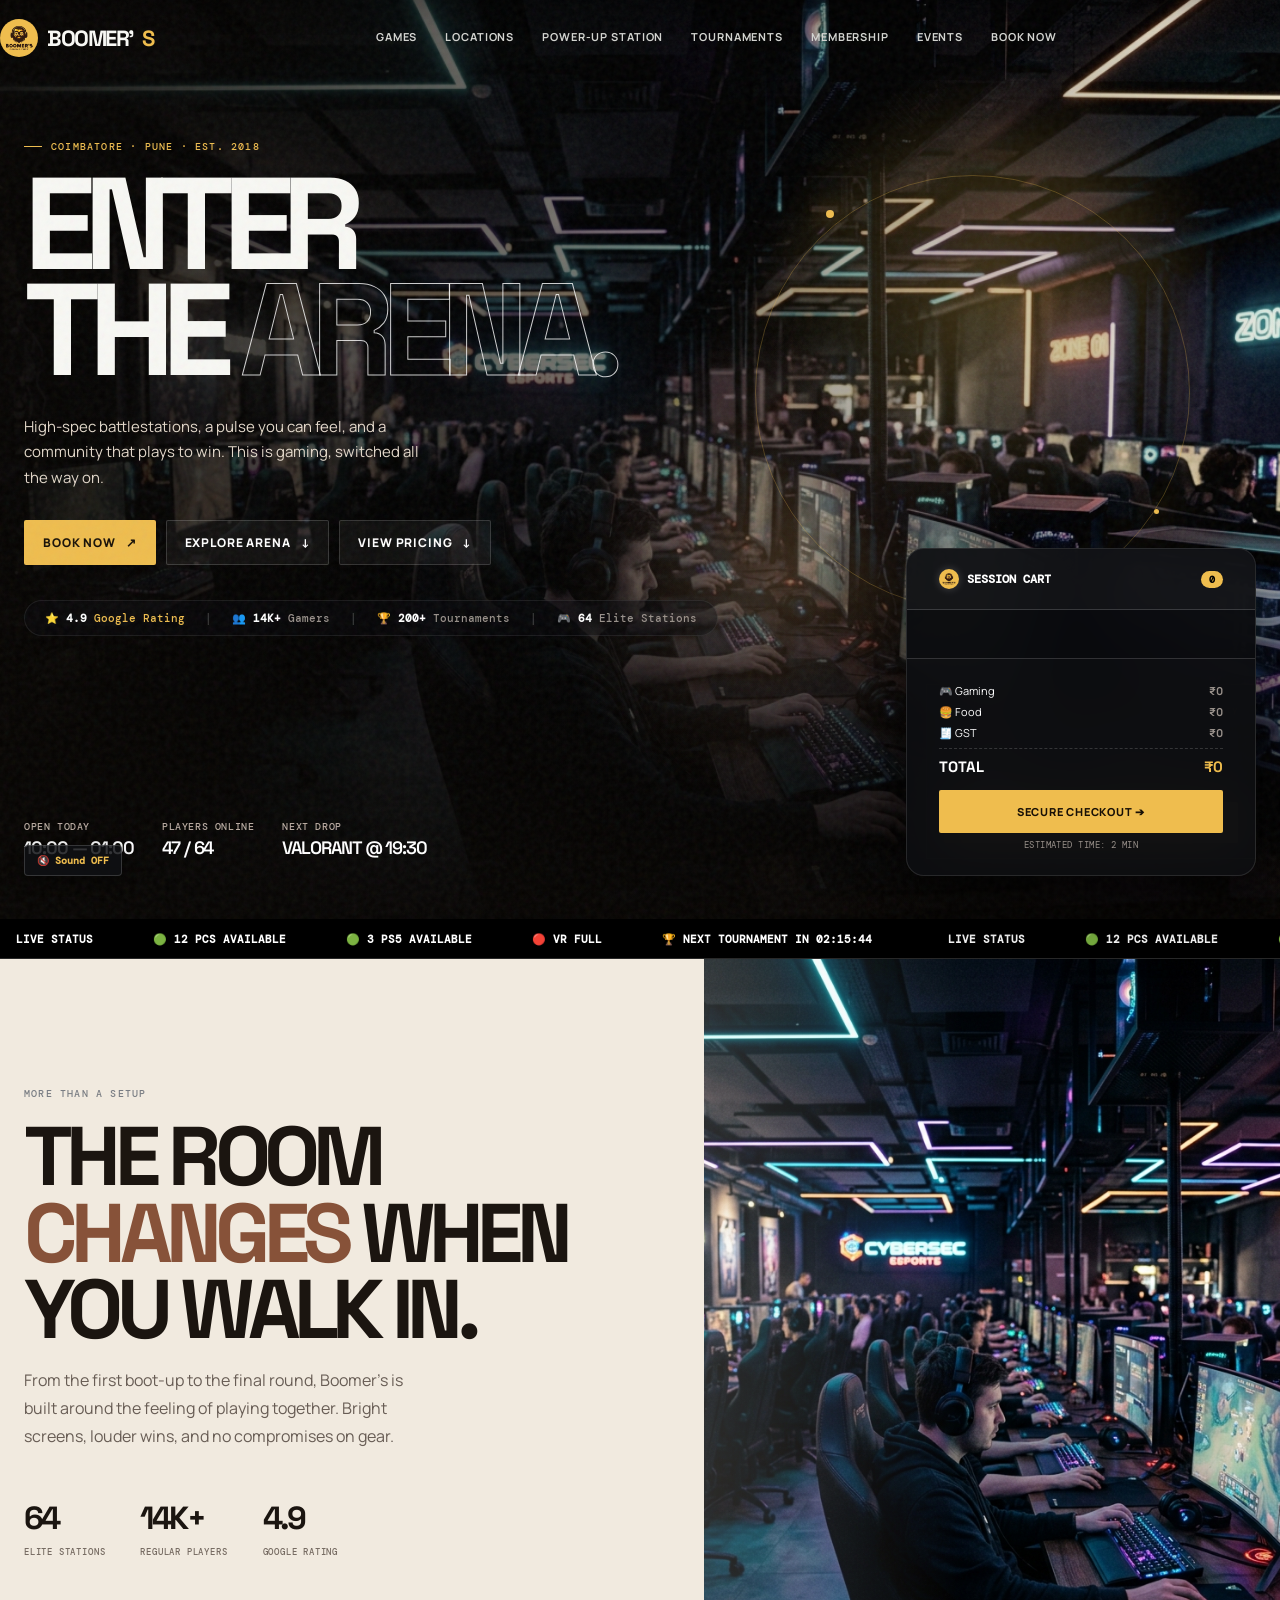
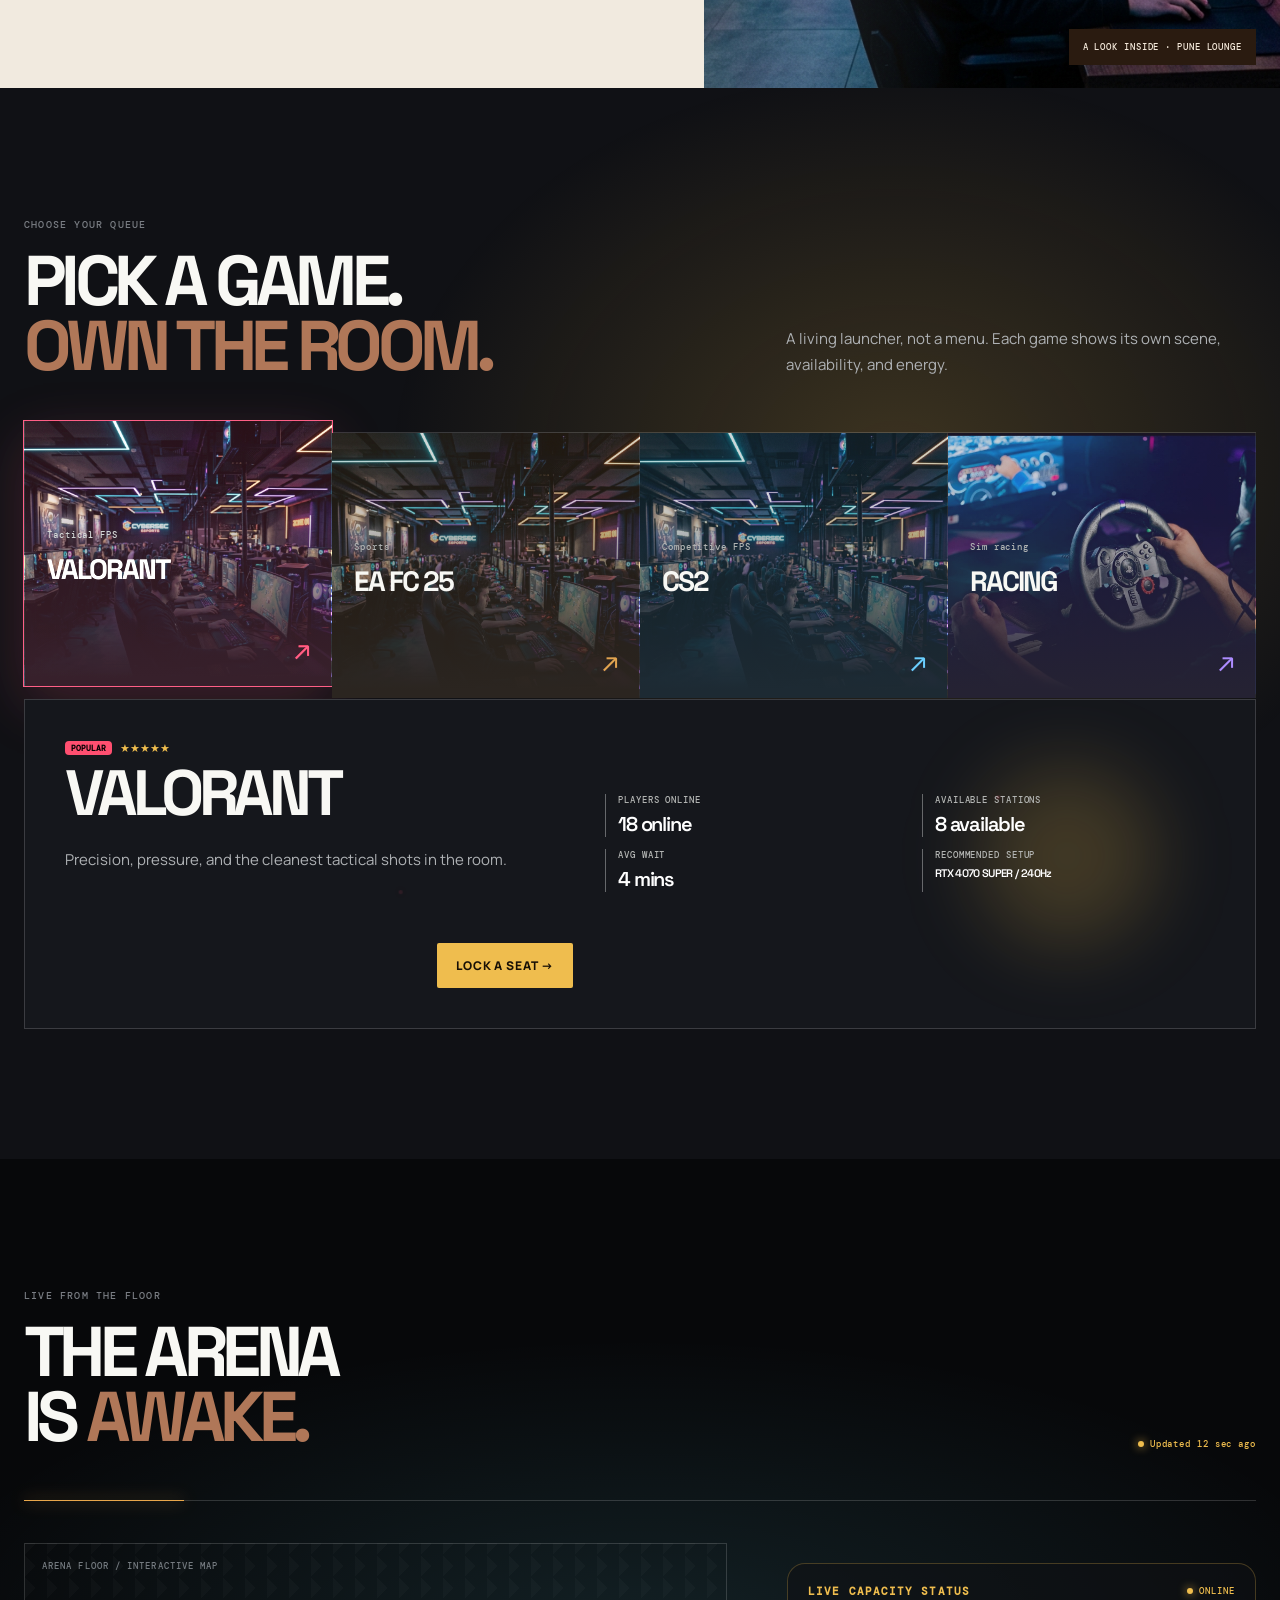
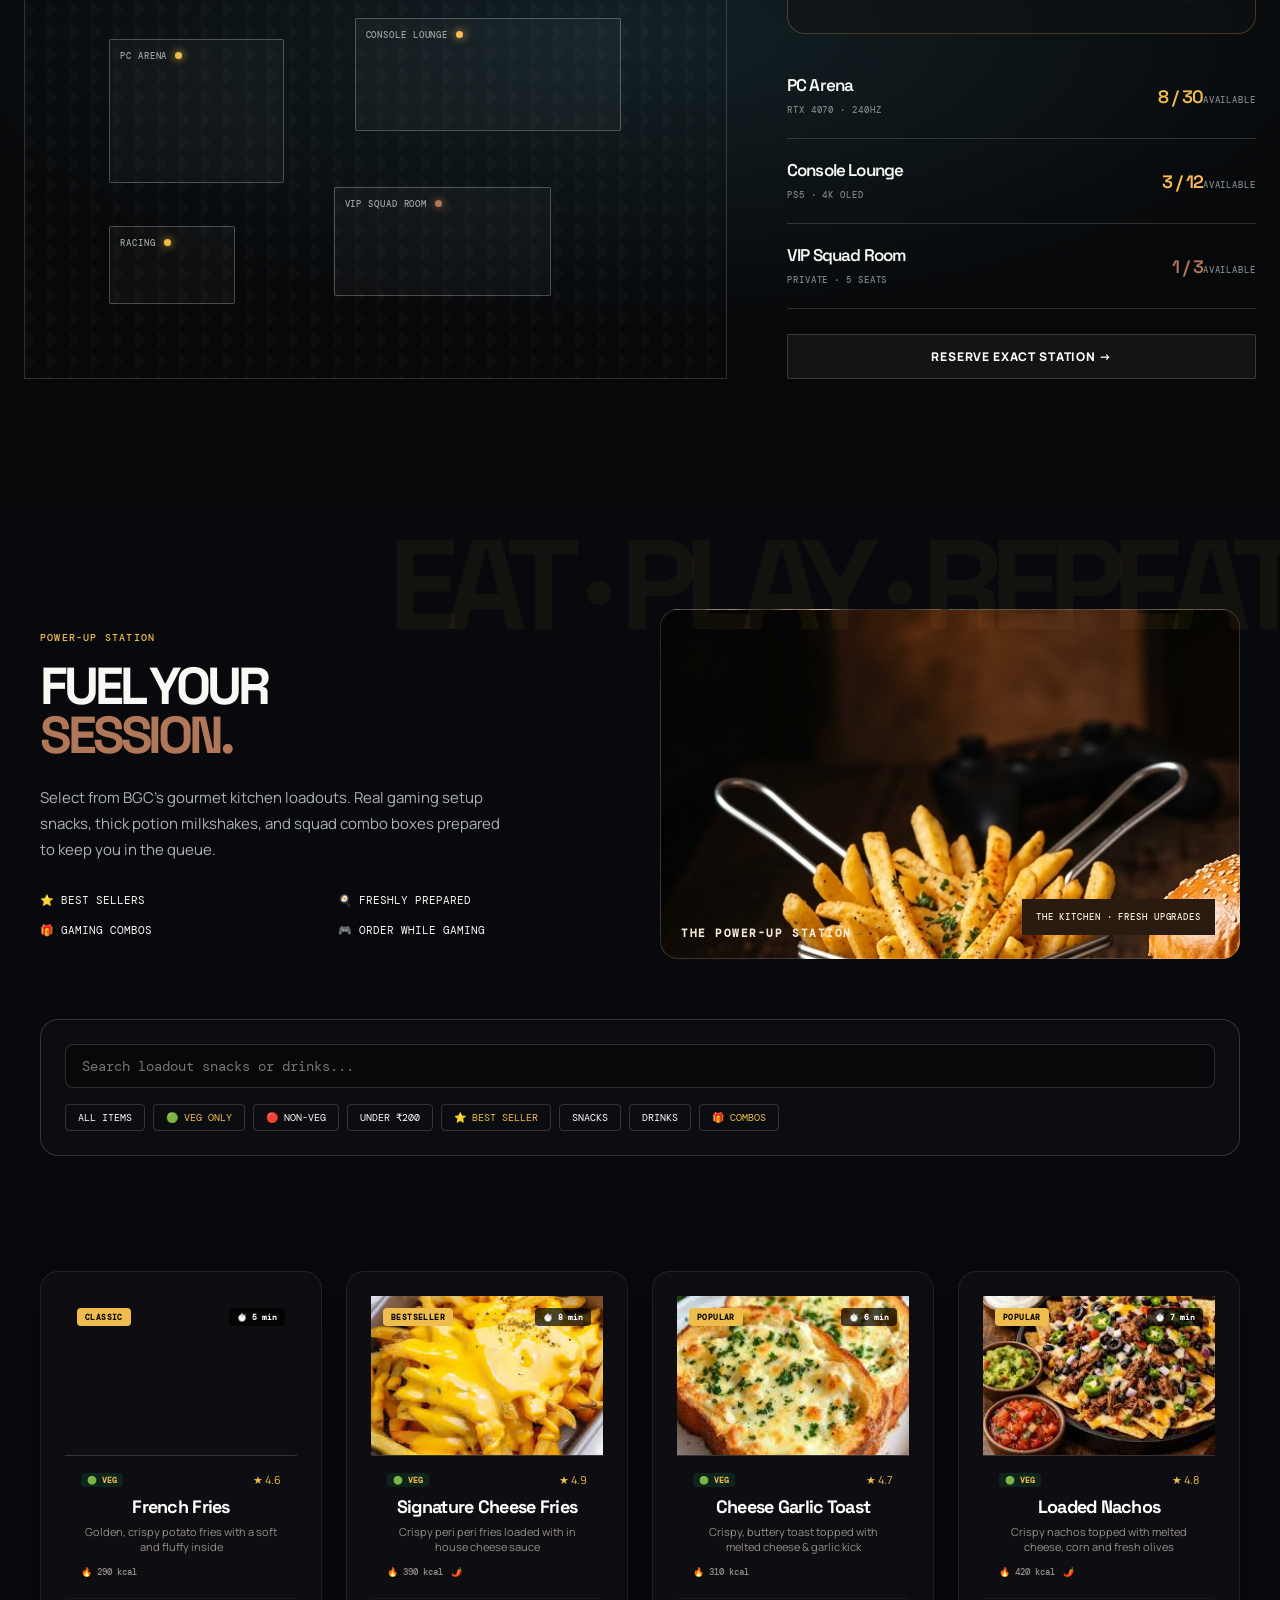
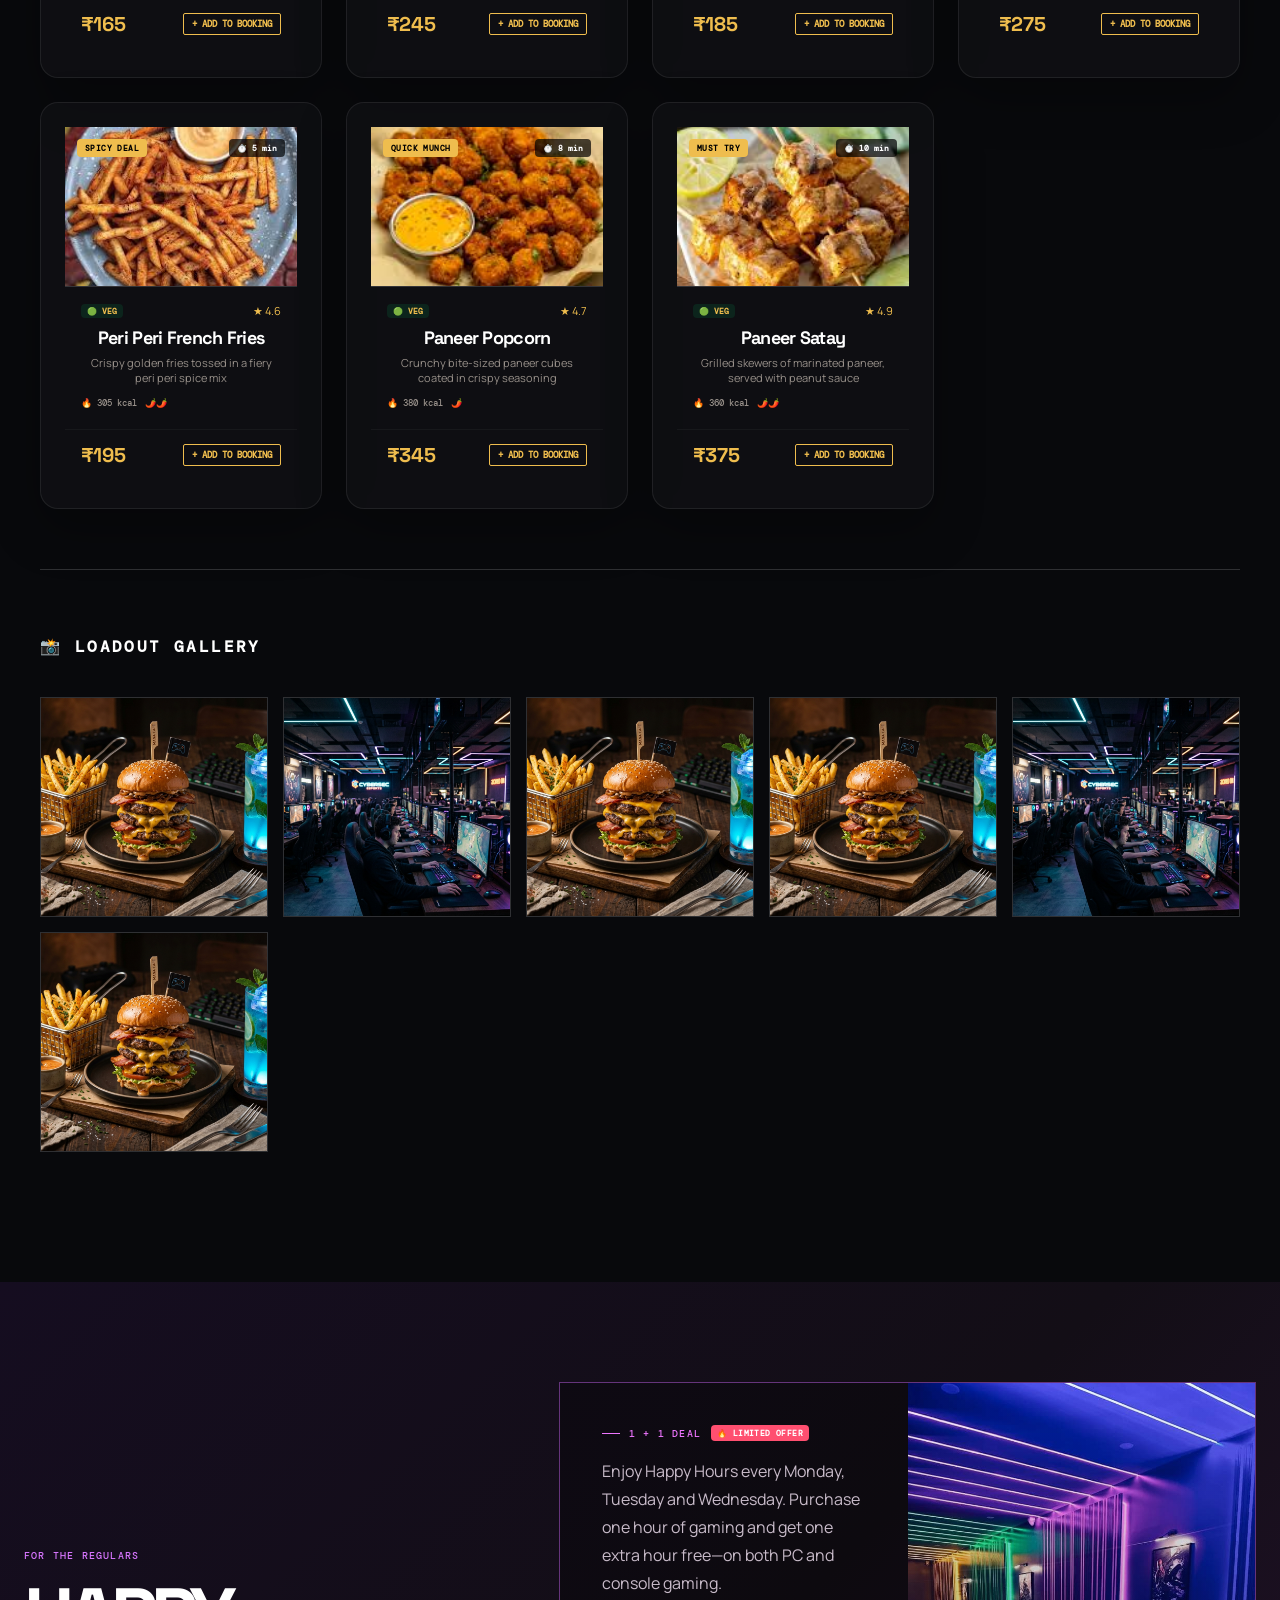
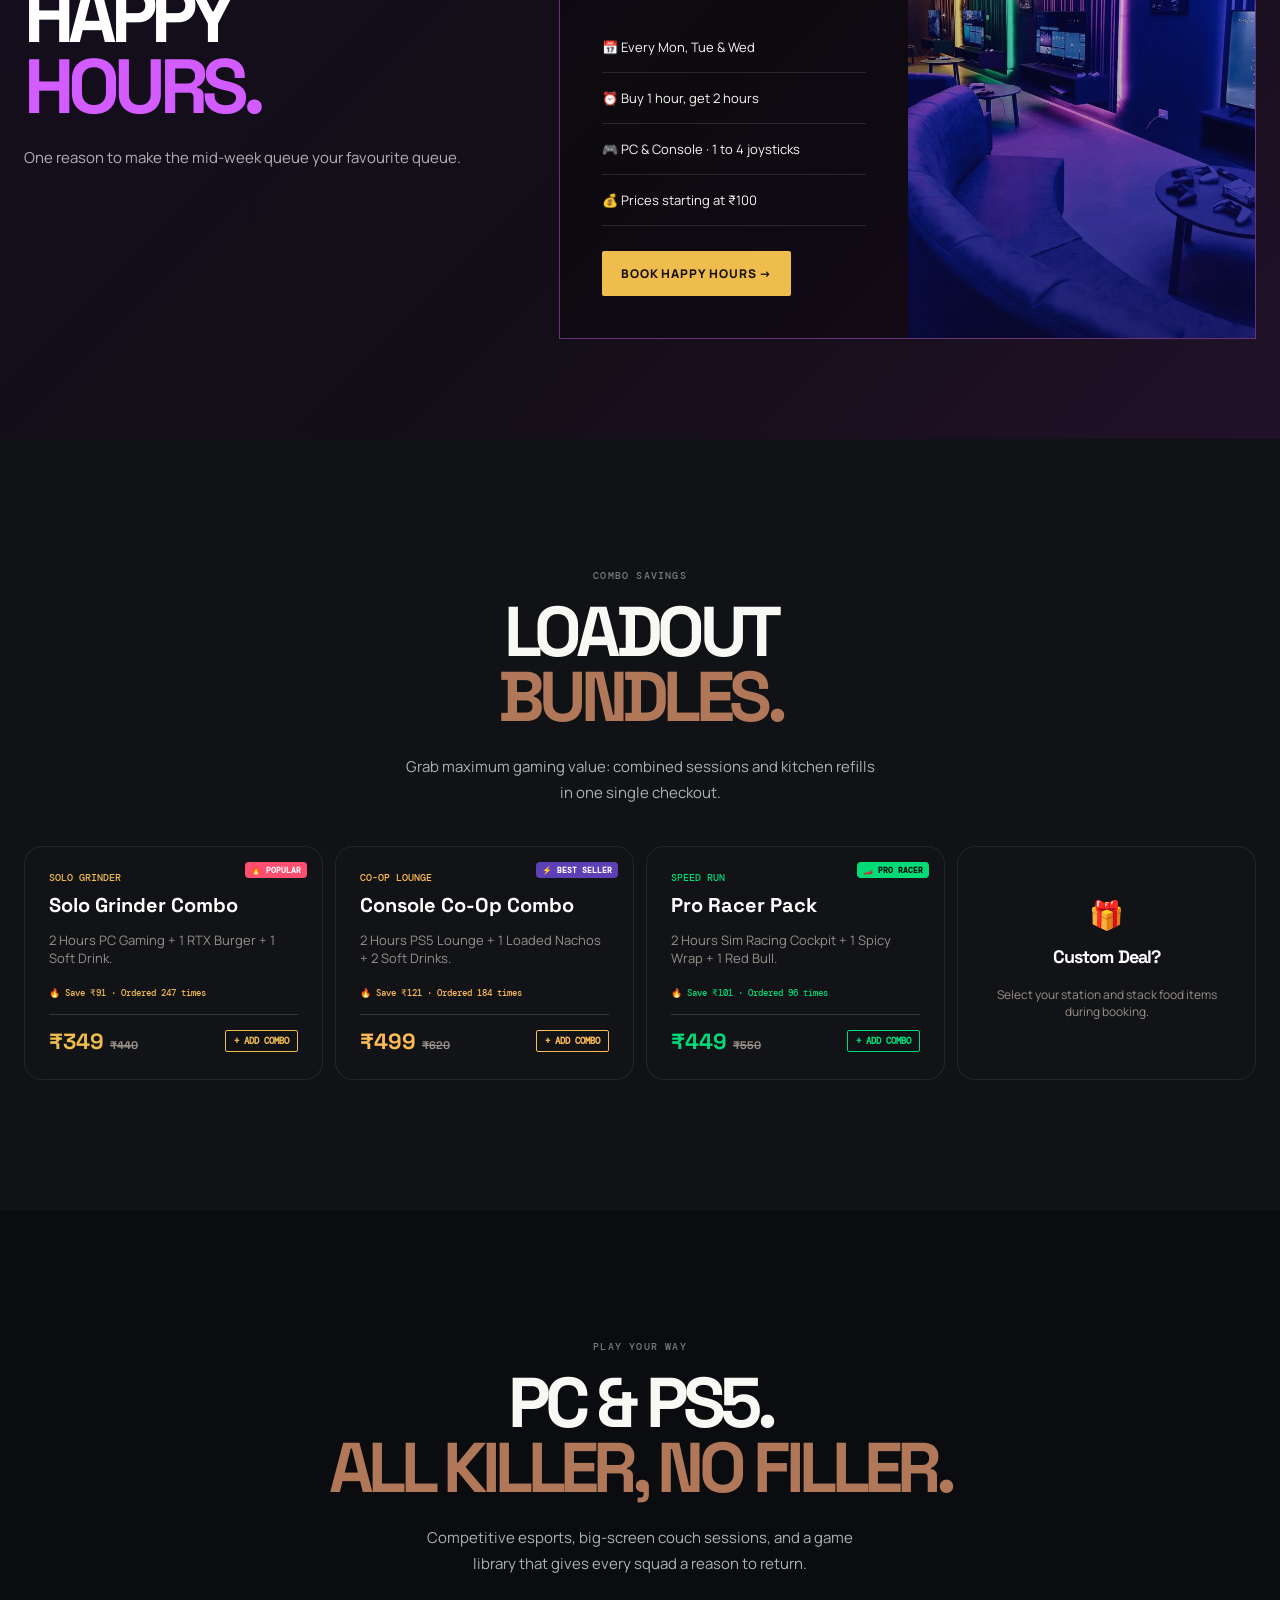
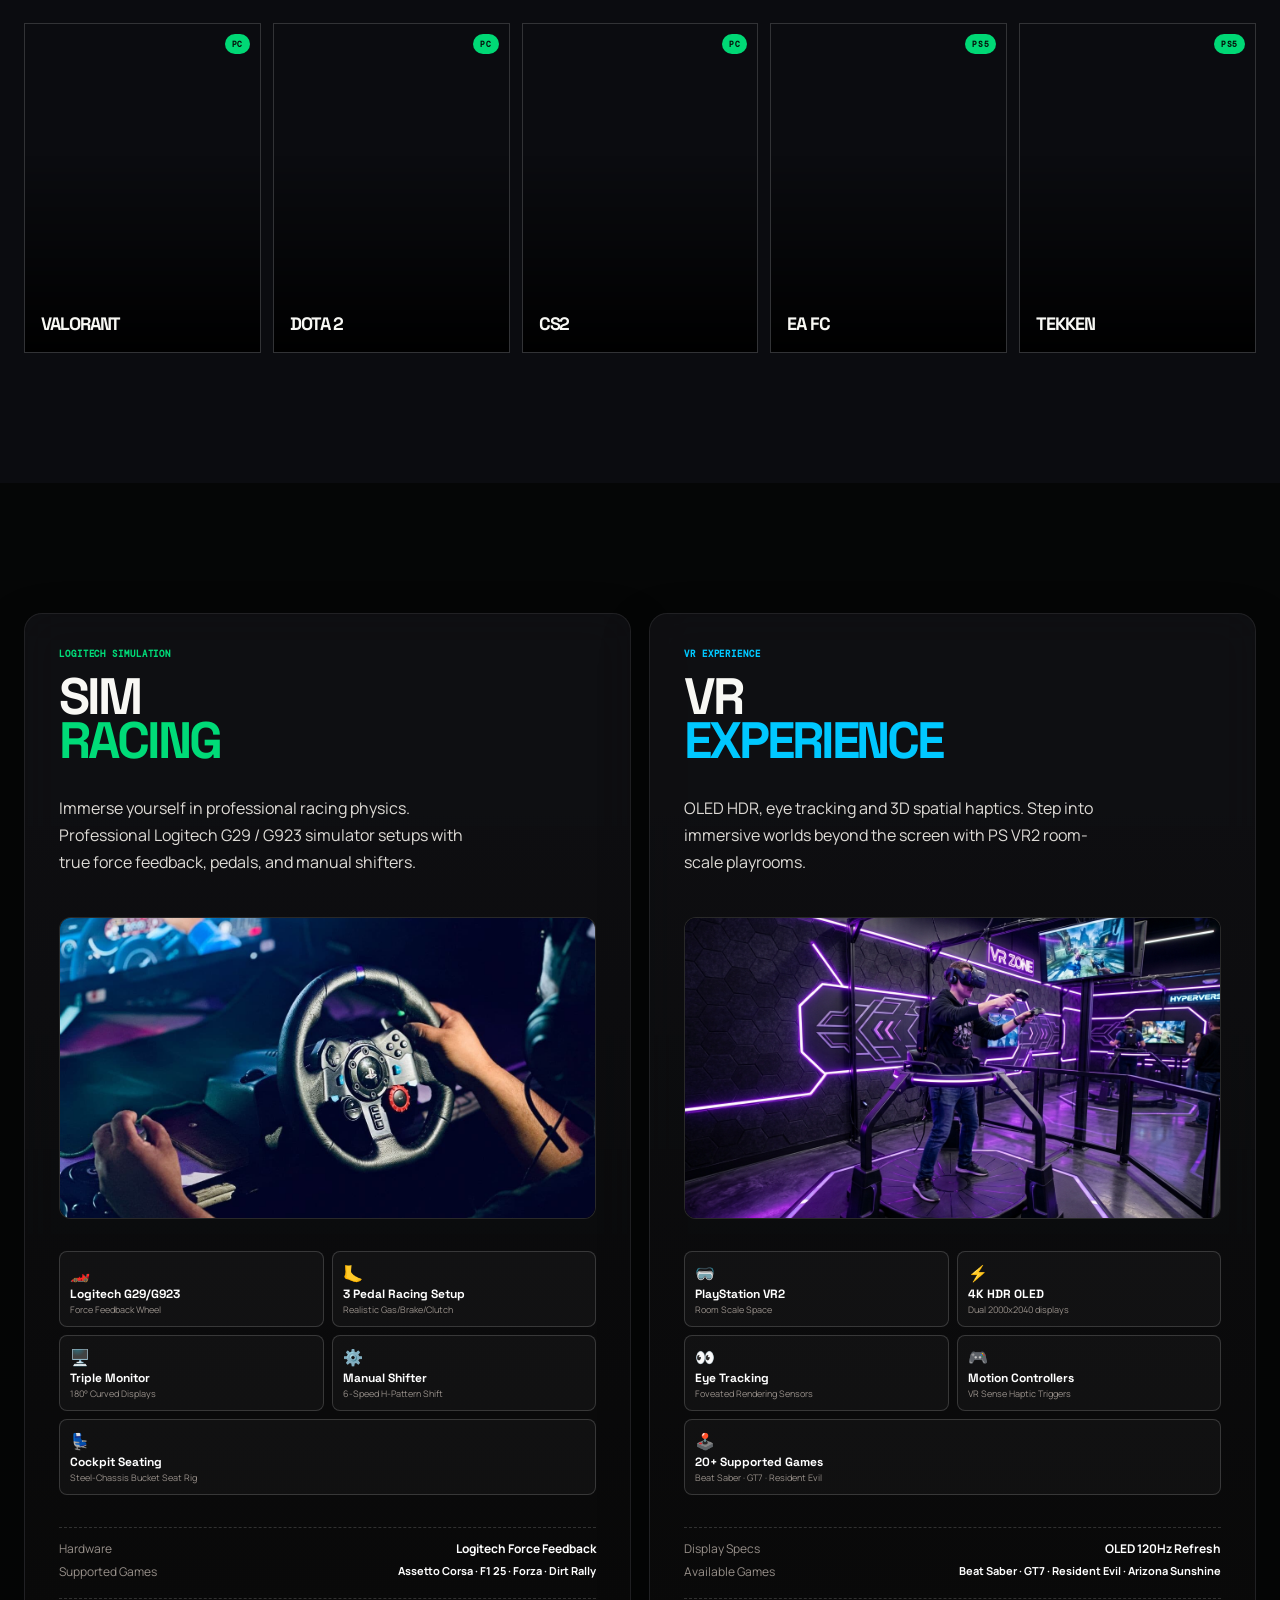
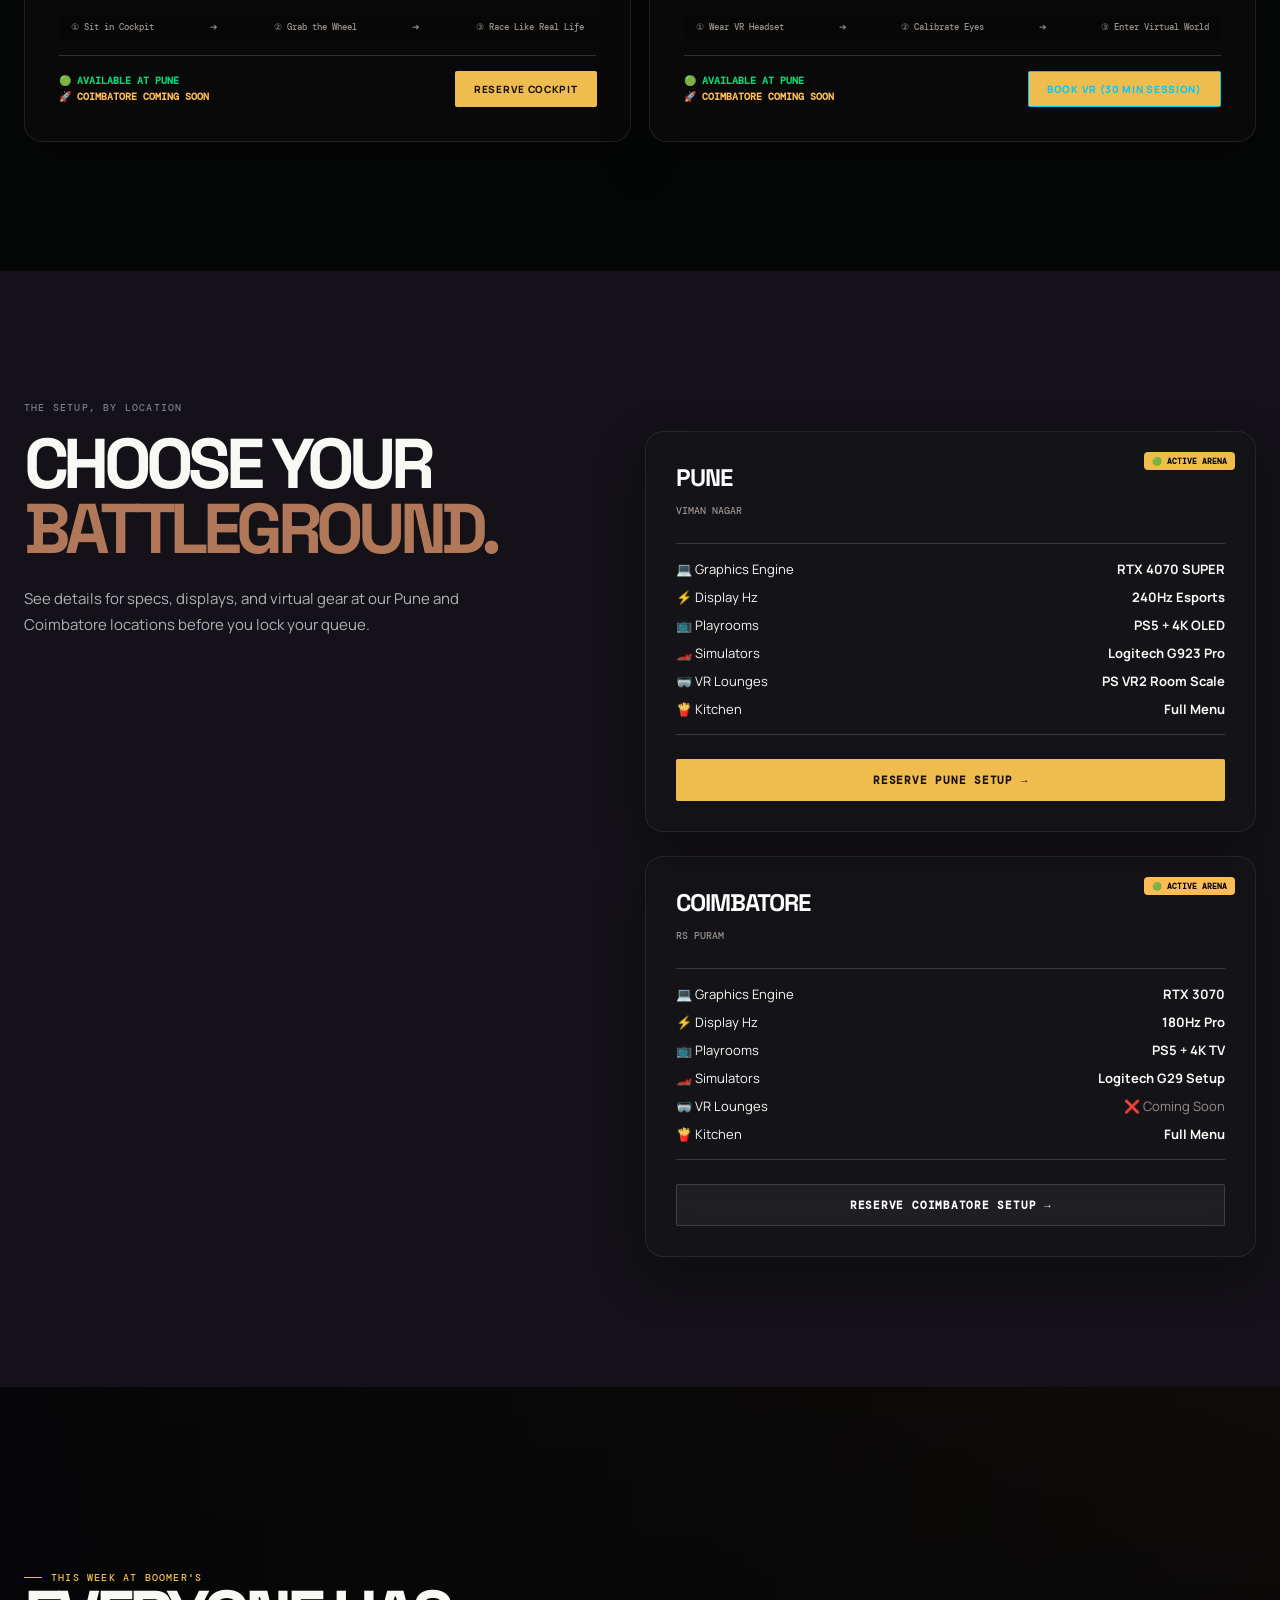
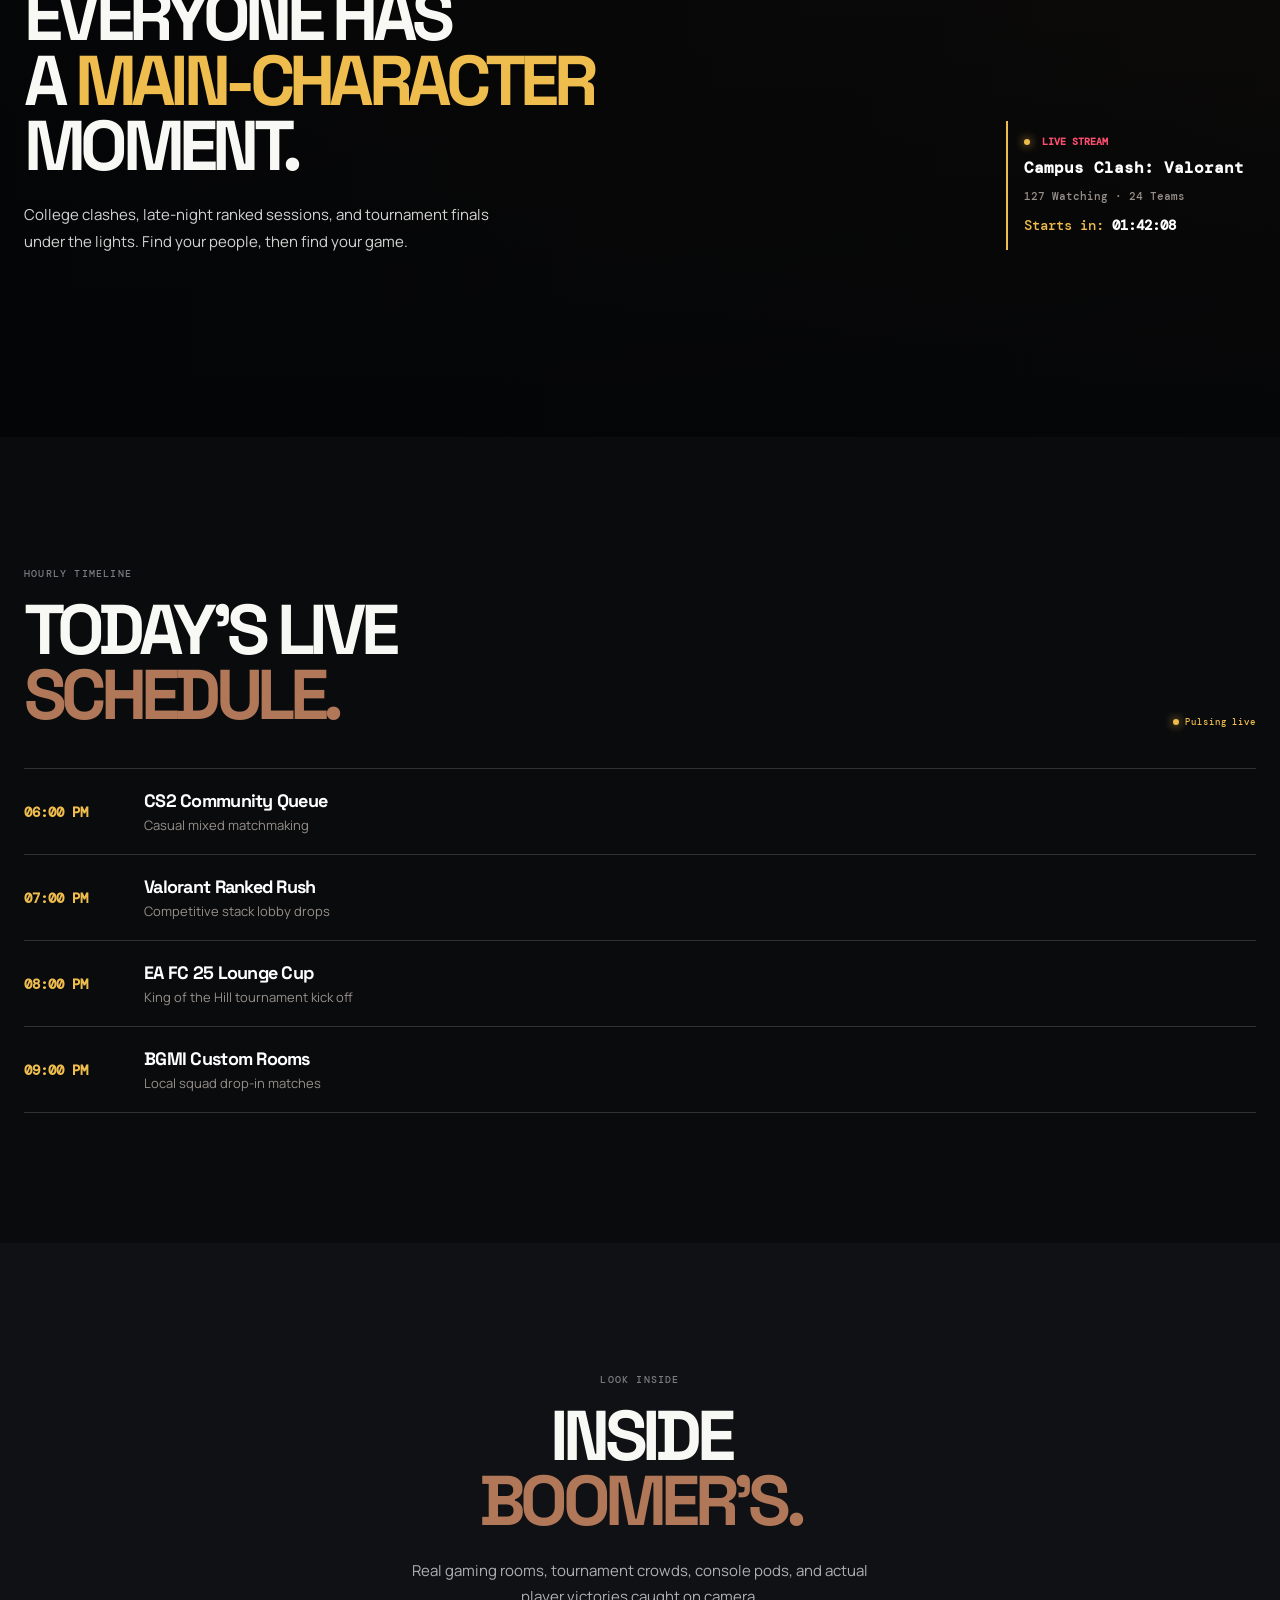
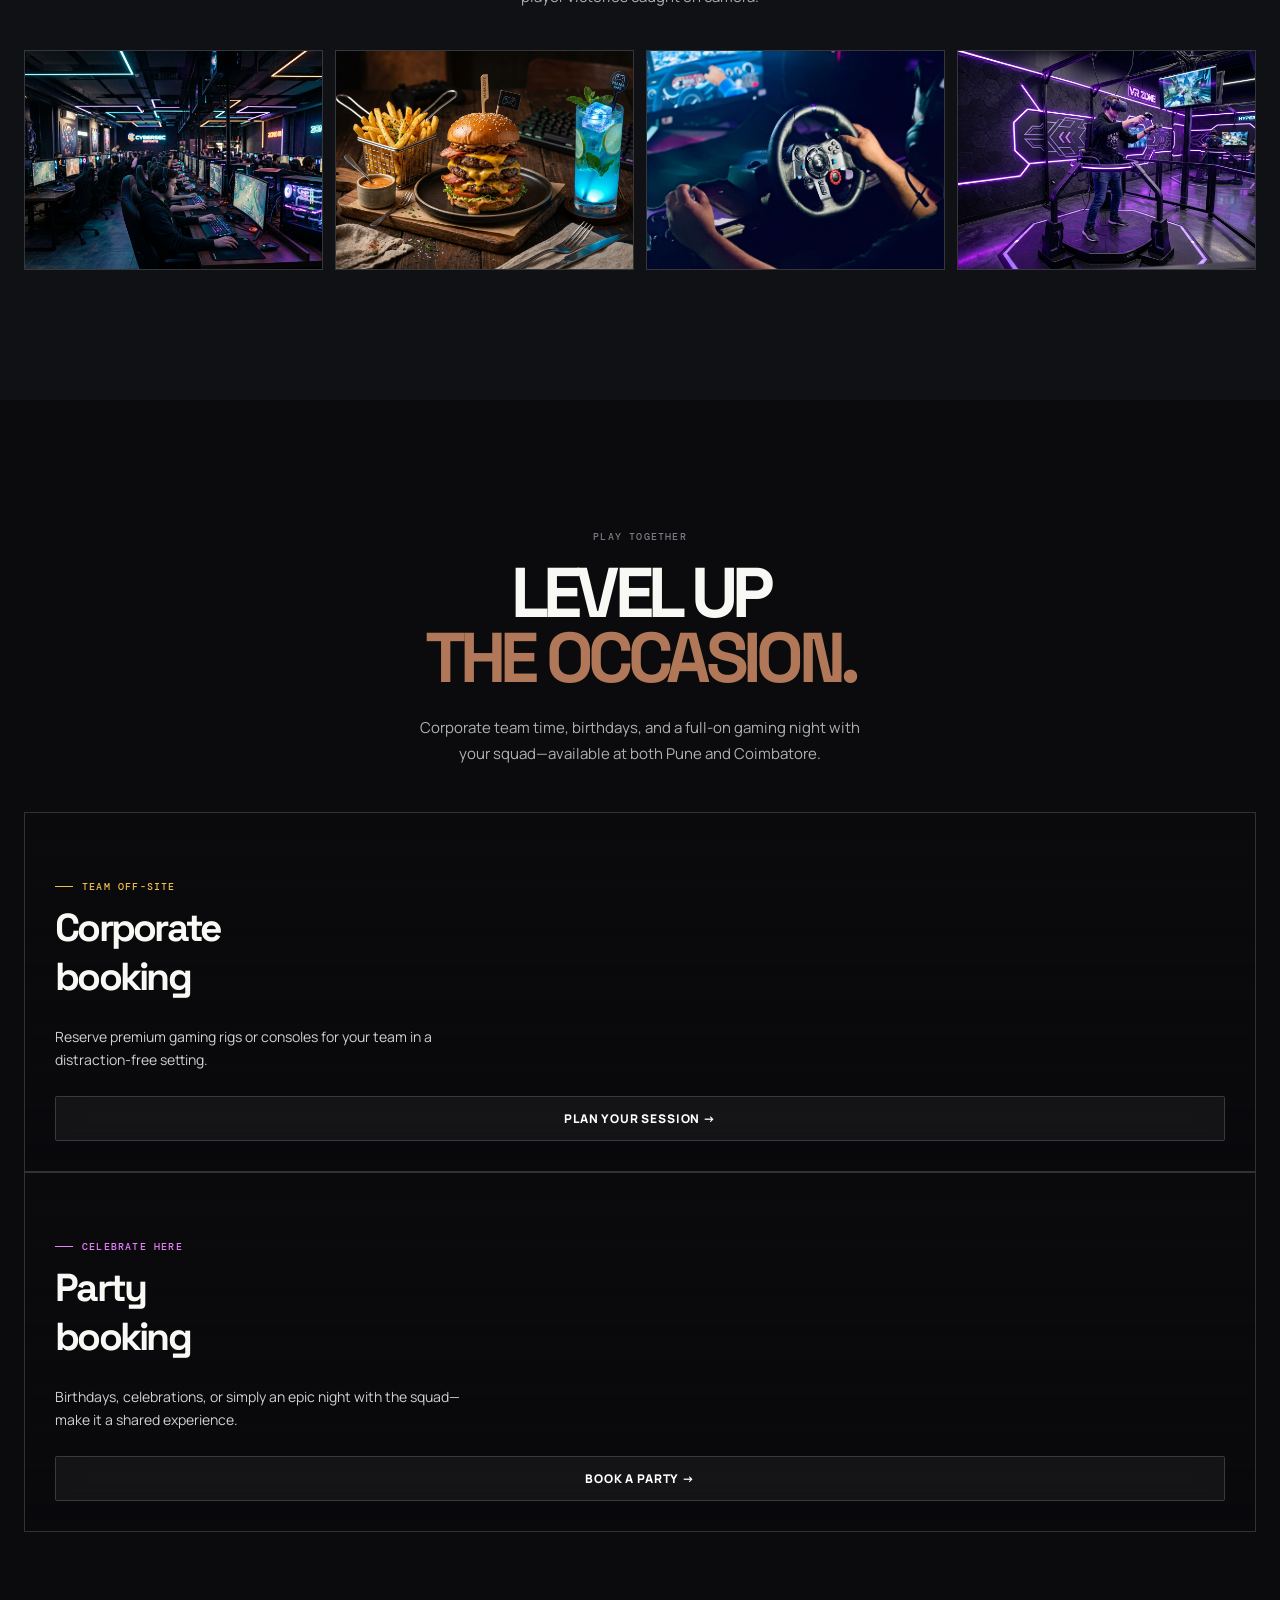
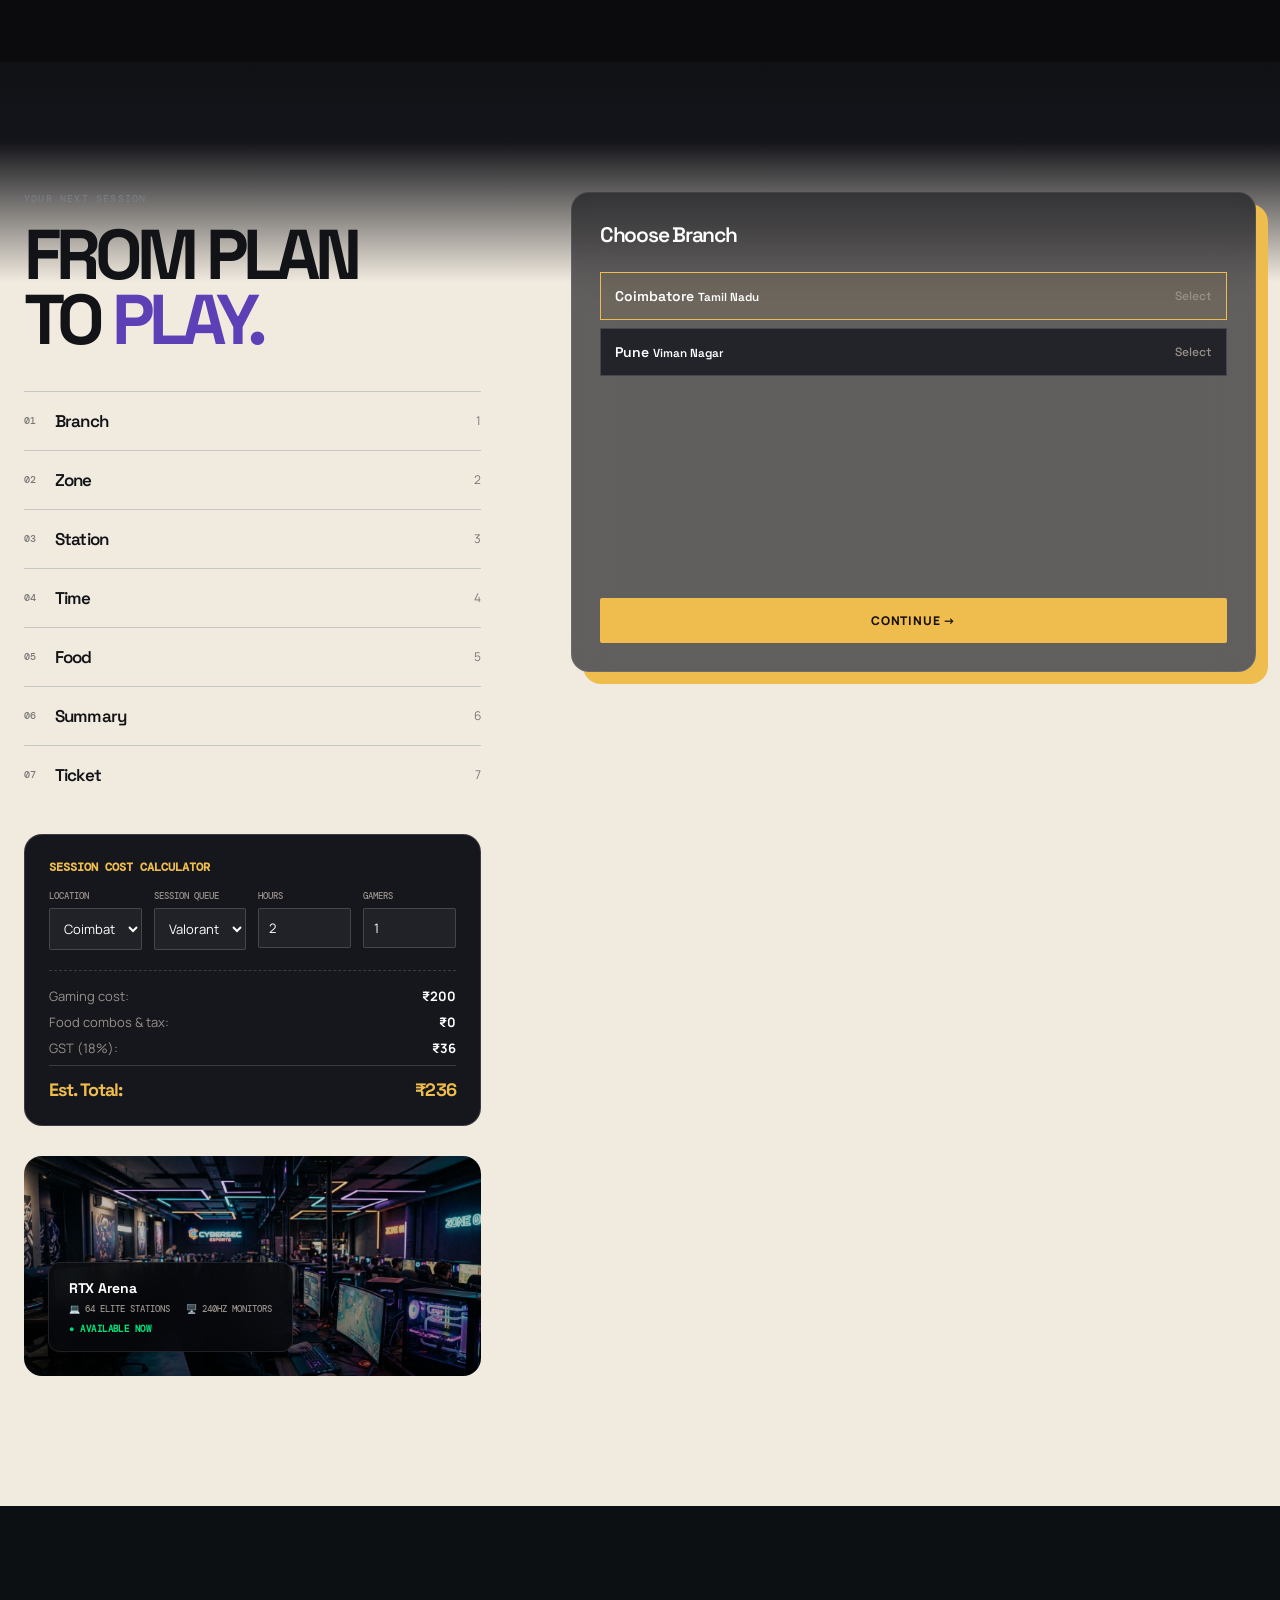
==== index.html @ e33d30ce "Initial commit: Complete Boomer's Gaming Cafe Premium Responsive Web Experience with Interactive Ses" ====
<!DOCTYPE html>
<html lang="en">
<head>
  <meta charset="utf-8" />
  <meta name="viewport" content="width=device-width, initial-scale=1" />
  <meta name="theme-color" content="#08090c" />
  <meta name="description" content="Enter the Arena at Boomer's Gaming Café. High-spec gaming setups, sim racing, VR, esports tournaments, and a premium power-up kitchen in Pune and Coimbatore." />
  <title>Boomer's — Enter the Arena</title>
  
  <!-- Favicon link -->
  <link rel="icon" href="favicon.ico" type="image/x-icon" />
  
  <!-- Preconnect and Google Fonts -->
  <link rel="preconnect" href="https://fonts.googleapis.com">
  <link rel="preconnect" href="https://fonts.gstatic.com" crossorigin>
  <link href="https://fonts.googleapis.com/css2?family=DM+Mono:wght@400;500&family=Manrope:wght@400;500;600;700;800&family=Space+Grotesk:wght@400;500;600;700;800&display=swap" rel="stylesheet">
  
  <!-- Libraries (GSAP & ScrollTrigger) -->
  <script src="https://cdn.jsdelivr.net/npm/gsap@3.12.5/dist/gsap.min.js"></script>
  <script src="https://cdn.jsdelivr.net/npm/gsap@3.12.5/dist/ScrollTrigger.min.js"></script>
  
  <!-- Core Modular Stylesheets -->
  <link rel="stylesheet" href="assets/css/main.css" />
  <link rel="stylesheet" href="assets/css/animations.css" />
  <link rel="stylesheet" href="assets/css/responsive.css" />
</head>
<body>

  <!-- Loading Screen (Phase 4) -->
  <div id="loader" role="status" aria-live="polite">
    <div class="loader-logo">BOOMER'<i>S</i></div>
    <div class="loader-bar-wrap">
      <div class="loader-bar"></div>
    </div>
    <div class="loader-status">Loading Arena...</div>
  </div>

  <!-- Desktop Sticky Booking Header (Phase 1/4) -->
  <div id="desktop-sticky-book" aria-label="Quick Booking Bar">
    <div class="wrap">
      <div class="sticky-book-info">
        <span>Branch: <b id="sticky-val-branch">Coimbatore</b></span>
        <span>Zone: <b id="sticky-val-zone">PC Arena</b></span>
        <span>Station: <b id="sticky-val-station">Not Selected</b></span>
        <span>Time: <b id="sticky-val-time">7:00 PM</b></span>
      </div>
      <a href="#book" class="button">Book Now ↗</a>
    </div>
  </div>

  <!-- Navigation Bar -->
  <nav class="nav" aria-label="Main Navigation">
    <a class="brand" href="#top">
      <img class="brand-mark" src="assets/images/logo.png" alt="Boomer's Gaming Café logo">
      BOOMER'<i>S</i>
    </a>
    <div class="nav-links">
      <a href="#play">Games</a>
      <a href="#arena">Locations</a>
      <a href="#power-up">Power-Up Station</a>
      <a href="#calendar">Tournaments</a>
      <a href="#membership">Membership</a>
      <a href="#community">Events</a>
      <a href="#book" class="nav-book-link">Book Now</a>
    </div>
    <div style="display: flex; align-items: center; gap: 15px;">
      <!-- Hamburger Toggle Button for mobile viewports -->
      <button class="nav-toggle" id="mobileMenuBtn" aria-label="Toggle Navigation Menu">
        <span class="bar"></span>
        <span class="bar"></span>
        <span class="bar"></span>
      </button>
    </div>
  </nav>

  <!-- Fullscreen Mobile Navigation Menu Overlay -->
  <div class="mobile-menu-overlay" id="mobileMenuOverlay">
    <nav class="mobile-menu-links">
      <a href="#play" onclick="window.toggleMobileMenu()">Games</a>
      <a href="#arena" onclick="window.toggleMobileMenu()">Locations</a>
      <a href="#power-up" onclick="window.toggleMobileMenu()">Power-Up Station</a>
      <a href="#calendar" onclick="window.toggleMobileMenu()">Tournaments</a>
      <a href="#membership" onclick="window.toggleMobileMenu()">Membership</a>
      <a href="#community" onclick="window.toggleMobileMenu()">Events</a>
      <a href="#book" class="button" onclick="window.toggleMobileMenu()" style="margin-top: 20px; width: 100%; text-align: center; text-transform: uppercase;">Book Now ↗</a>
    </nav>
  </div>

  <!-- Main Content Areas -->
  <main id="top">

    <!-- Hero Section -->
    <section class="hero" id="hero-sec" aria-label="Welcome to Boomer's">
      <div class="hero-media" style="background-image: url('assets/images/boomers_pc_lounge.jpg');"></div>
      
      <!-- Video Loop Background (Phase 1) -->
      <video class="hero-video" muted loop playsinline poster="assets/images/boomers_pc_lounge.jpg">
        <source src="https://assets.mixkit.co/videos/preview/mixkit-gaming-setup-with-neon-lights-40017-large.mp4" type="video/mp4" />
      </video>
      
      <div class="hero-orbit" aria-hidden="true"></div>
      <div class="hero-light" aria-hidden="true"></div>
      <div class="hero-noise" aria-hidden="true"></div>
      
      <div class="wrap">
        <div class="hero-main reveal">
          <div class="eyebrow">Coimbatore · Pune · Est. 2018</div>
          <h1>Enter<br>the <em>arena.</em></h1>
          <p class="hero-lead">High-spec battlestations, a pulse you can feel, and a community that plays to win. This is gaming, switched all the way on.</p>
          
          <div class="hero-actions" style="margin-bottom: 20px;">
            <a class="button" href="#book">Book Now <span>↗</span></a>
            <a class="button secondary" href="#arena">Explore Arena <span>↓</span></a>
            <a class="button secondary" href="#arena" style="border-color: rgba(255,255,255,0.15); color: #fff;">View Pricing <span>↓</span></a>
          </div>

          <!-- Hero trust elements -->
          <div style="display: inline-flex; align-items: center; gap: 20px; margin-top: 15px; border: 1px solid rgba(255,255,255,0.08); padding: 10px 20px; border-radius: 99px; background: rgba(8, 9, 12, 0.5); font: 500 11px var(--mono); color: var(--muted); flex-wrap: wrap; justify-content: center;">
            <span style="color: #efbd4e;">⭐ <strong style="color: #fff;">4.9</strong> Google Rating</span>
            <span style="color: rgba(255,255,255,0.2);">|</span>
            <span>👥 <strong style="color: #fff;">14K+</strong> Gamers</span>
            <span style="color: rgba(255,255,255,0.2);">|</span>
            <span>🏆 <strong style="color: #fff;">200+</strong> Tournaments</span>
            <span style="color: rgba(255,255,255,0.2);">|</span>
            <span>🎮 <strong style="color: #fff;">64</strong> Elite Stations</span>
          </div>
        </div>
        
        <div class="hero-bottom reveal">
          <div class="hero-meta">
            <div>Open today<strong>10:00 — 01:00</strong></div>
            <div>Players online<strong>47 / 64</strong></div>
            <div>Next drop<strong>Valorant @ 19:30</strong></div>
          </div>
          <aside class="booking-float" aria-label="Quick Booking Options">
            <div class="booking-head">Drop in tonight <span class="live">Live capacity</span></div>
            <div class="booking-row">
              <div class="select" onclick="document.getElementById('book').scrollIntoView({behavior: 'smooth'})">Location<b>Coimbatore ⌄</b></div>
              <div class="select" onclick="document.getElementById('book').scrollIntoView({behavior: 'smooth'})">From<b>7:30 PM ⌄</b></div>
            </div>
            <a class="button" href="#book">Find a station →</a>
          </aside>
        </div>
      </div>
    </section>

    <!-- Live Activity Ticker Strip -->
    <div class="activity-ticker-wrap" aria-label="Live Arena Updates">
      <div class="activity-ticker">
        <div class="ticker-item"><span class="live-dot"></span> LIVE STATUS</div>
        <div class="ticker-item">🟢 12 PCs Available</div>
        <div class="ticker-item">🟢 3 PS5 Available</div>
        <div class="ticker-item">🔴 VR Full</div>
        <div class="ticker-item">🏆 Next Tournament in 02:15:44</div>
        <!-- Loop copy -->
        <div class="ticker-item"><span class="live-dot"></span> LIVE STATUS</div>
        <div class="ticker-item">🟢 12 PCs Available</div>
        <div class="ticker-item">🟢 3 PS5 Available</div>
        <div class="ticker-item">🔴 VR Full</div>
        <div class="ticker-item">🏆 Next Tournament in 02:15:44</div>
        <!-- Loop copy 2 -->
        <div class="ticker-item"><span class="live-dot"></span> LIVE STATUS</div>
        <div class="ticker-item">🟢 12 PCs Available</div>
        <div class="ticker-item">🟢 3 PS5 Available</div>
        <div class="ticker-item">🔴 VR Full</div>
        <div class="ticker-item">🏆 Next Tournament in 02:15:44</div>
      </div>
    </div>

    <!-- Story / Pitch Section -->
    <section class="story" id="story-sec">
      <div class="story-grid">
        <div class="story-copy reveal">
          <div class="section-kicker">More than a setup</div>
          <h2 class="display">The room <span>changes</span> when you walk in.</h2>
          <p>From the first boot-up to the final round, Boomer's is built around the feeling of playing together. Bright screens, louder wins, and no compromises on gear.</p>
          
          <!-- Achievement Badges (Phase 3) -->
          <div class="story-numbers">
            <div><b>64</b><small>Elite stations</small></div>
            <div><b>14K+</b><small>Regular players</small></div>
            <div><b>4.9</b><small>Google rating</small></div>
          </div>
        </div>
        <div class="story-image" style="background-image: url('assets/images/boomers_pc_lounge.jpg');">
          <span class="photo-tag">A look inside · Pune Lounge</span>
        </div>
      </div>
    </section>

    <!-- Game Launcher Section -->
    <section class="section launcher" id="play">
      <div class="wrap">
        <div class="launcher-top reveal">
          <div>
            <div class="section-kicker">Choose your queue</div>
            <h2 class="display">Pick a game.<br><span>Own the room.</span></h2>
          </div>
          <p class="section-intro">A living launcher, not a menu. Each game shows its own scene, availability, and energy.</p>
        </div>
        
        <!-- Game Tabs -->
        <div class="game-tabs reveal" role="tablist">
          <button class="game-tab active" role="tab" aria-selected="true" data-id="valorant" style="--game:#ff4f70;background-image:url('assets/images/boomers_pc_lounge.jpg')">
            <small>Tactical FPS</small><b>VALORANT</b><i>↗</i>
          </button>
          <button class="game-tab" role="tab" aria-selected="false" data-id="eafc" style="--game:#e1a350;background-image:url('assets/images/boomers_pc_lounge.jpg')">
            <small>Sports</small><b>EA FC 25</b><i>↗</i>
          </button>
          <button class="game-tab" role="tab" aria-selected="false" data-id="cs2" style="--game:#6bcfff;background-image:url('assets/images/boomers_pc_lounge.jpg')">
            <small>Competitive FPS</small><b>CS2</b><i>↗</i>
          </button>
          <button class="game-tab" role="tab" aria-selected="false" data-id="racing" style="--game:#ad8cff;background-image:url('assets/images/boomers_racing_sim.jpg')">
            <small>Sim racing</small><b>RACING</b><i>↗</i>
          </button>
        </div>
        
        <!-- Active Game Panel -->
        <div class="game-panel reveal" id="gamePanel" style="position: relative; --panel-image: url('assets/images/boomers_pc_lounge.jpg'); --game: #ff4f70; --glow: #ff4f7044;">
          <div>
            <div style="display: flex; align-items: center; gap: 8px; margin-bottom: 8px;">
              <span id="gameBadge" style="font: 700 8px var(--mono); color: #000; padding: 2px 6px; border-radius: 4px; text-transform: uppercase; background: #ff4f70;">Popular</span>
              <span id="gameRating" style="color: #efbd4e; font-size: 11px;">★★★★★</span>
            </div>
            <h3 class="game-title" id="gameTitle">VALORANT</h3>
            <p class="section-intro" id="gameCopy">Precision, pressure, and the cleanest tactical shots in the room.</p>
          </div>
          <div class="game-detail" style="grid-template-columns: repeat(2, 1fr); gap: 12px 24px;">
            <div>Players Online<b id="gamePlayers">18 online</b></div>
            <div>Available Stations<b id="gameStations">8 available</b></div>
            <div>Avg Wait<b id="gameWaitTime">4 mins</b></div>
            <div>Recommended Setup<b id="gameSetup" style="font-size: 11px;">RTX 4070 SUPER / 240Hz</b></div>
          </div>
          <a class="button" href="#book">Lock a seat →</a>
        </div>
      </div>
    </section>

    <!-- Interactive Live Arena Map -->
    <section class="section arena" id="arena">
      <div class="wrap">
        <div class="arena-head reveal">
          <div>
            <div class="section-kicker">Live from the floor</div>
            <h2 class="display">The arena<br>is <span>awake.</span></h2>
          </div>
          <div class="live">Updated 12 sec ago</div>
        </div>
        
        <div class="pulse-line" aria-hidden="true"></div>
        
        <div class="floor">
          <!-- SVG Map with dynamic dots rendered by JS -->
          <div class="floor-plan reveal" id="arenaFloorPlan">
            <span class="zone pc z1">PC ARENA</span>
            <span class="zone ps z2">CONSOLE LOUNGE</span>
            <span class="zone vip z3">VIP SQUAD ROOM</span>
            <span class="zone pc z4">RACING</span>
          </div>
          
          <div class="arena-status reveal">
            <!-- Availability Dashboard Widget (Phase 2) -->
            <div class="live-availability" id="liveAvailabilityDashboardWrap">
              <div class="live-avail-title">Live Capacity Status <span class="live">Online</span></div>
              <div class="live-avail-grid" id="liveAvailabilityDashboard">
                <!-- Loaded Dynamically -->
              </div>
            </div>
            
            <div class="status-row" style="margin-top:20px;">
              <div class="status-name"><b>PC Arena</b><small>RTX 4070 · 240Hz</small></div>
              <div class="status-right"><b>8 / 30</b><small>Available</small></div>
            </div>
            <div class="status-row">
              <div class="status-name"><b>Console Lounge</b><small>PS5 · 4K OLED</small></div>
              <div class="status-right"><b style="color:#ffbb54">3 / 12</b><small>Available</small></div>
            </div>
            <div class="status-row">
              <div class="status-name"><b>VIP Squad Room</b><small>Private · 5 seats</small></div>
              <div class="status-right"><b style="color:var(--violet)">1 / 3</b><small>Available</small></div>
            </div>
            <a class="button secondary" style="margin-top:25px" href="#book">Reserve exact station →</a>
          </div>
        </div>
      </div>
    </section>

    <!-- Power-Up Station (Café launcher, Phase 2) -->
    <!-- Power-Up Station Section (v7 Menu Expansion) -->
    <section class="section cafe" id="power-up" style="background: #08090c; padding-top: 100px;">
      <div class="wrap" style="max-width: 1200px;">
        
        <!-- Cinematic Menu Hero -->
        <div class="reveal" style="display: grid; grid-template-columns: 1fr 1fr; gap: 40px; align-items: center; margin-bottom: 60px;">
          <div>
            <div class="section-kicker" style="color: var(--lime);">Power-up Station</div>
            <h1 class="display" style="font-size: 52px; line-height: 0.95; margin-bottom: 20px;">FUEL YOUR<br><span>SESSION.</span></h1>
            <p class="section-intro" style="margin-bottom: 30px;">Select from BGC's gourmet kitchen loadouts. Real gaming setup snacks, thick potion milkshakes, and squad combo boxes prepared to keep you in the queue.</p>
            
            <!-- Menu Features -->
            <div style="display: grid; grid-template-columns: repeat(2, 1fr); gap: 16px; font-family: var(--mono); font-size: 11px; text-transform: uppercase;">
              <div style="display:flex; align-items:center; gap:8px;">⭐ Best Sellers</div>
              <div style="display:flex; align-items:center; gap:8px;">🍳 Freshly Prepared</div>
              <div style="display:flex; align-items:center; gap:8px;">🎁 Gaming Combos</div>
              <div style="display:flex; align-items:center; gap:8px;">🎮 Order While Gaming</div>
            </div>
          </div>
          
          <div class="cafe-photo" style="background-image: url('assets/images/boomers_cafe_food.jpg'); height: 350px; border-radius: 18px; border: 1px solid var(--line);">
            <span class="photo-tag">The Kitchen · Fresh Upgrades</span>
          </div>
        </div>


        <!-- Search and Quick Filters Shelf -->
        <div class="reveal" style="background: rgba(255,255,255,0.02); border: 1px solid var(--line); border-radius: 18px; padding: 24px; margin-bottom: 40px; display: flex; flex-direction: column; gap: 16px;">
          <div style="position: relative; display: flex; gap: 15px; flex-wrap: wrap;">
            <input type="text" id="foodSearchInput" placeholder="Search loadout snacks or drinks..." style="flex: 1; min-width: 250px; background: rgba(0,0,0,0.4); border: 1px solid var(--line); border-radius: 8px; padding: 12px 16px; color: #fff; font-size: 14px; font-family: var(--mono);">
          </div>
          
          <div style="display: flex; gap: 8px; flex-wrap: wrap; font-family: var(--mono); font-size: 10px;">
            <button class="food-filter-btn active" data-filter="all" style="padding: 6px 12px; border-radius: 4px; border: 1px solid var(--line); background: transparent; color: #fff; cursor: pointer; text-transform: uppercase;">All Items</button>
            <button class="food-filter-btn" data-filter="veg" style="padding: 6px 12px; border-radius: 4px; border: 1px solid var(--line); background: transparent; color: var(--lime); cursor: pointer; text-transform: uppercase;">🟢 Veg Only</button>
            <button class="food-filter-btn" data-filter="non-veg" style="padding: 6px 12px; border-radius: 4px; border: 1px solid var(--line); background: transparent; color: var(--red); cursor: pointer; text-transform: uppercase;">🔴 Non-Veg</button>
            <button class="food-filter-btn" data-filter="under-200" style="padding: 6px 12px; border-radius: 4px; border: 1px solid var(--line); background: transparent; color: #fff; cursor: pointer; text-transform: uppercase;">Under ₹200</button>
            <button class="food-filter-btn" data-filter="bestseller" style="padding: 6px 12px; border-radius: 4px; border: 1px solid var(--line); background: transparent; color: #efbd4e; cursor: pointer; text-transform: uppercase;">⭐ Best Seller</button>
            <button class="food-filter-btn" data-filter="snacks" style="padding: 6px 12px; border-radius: 4px; border: 1px solid var(--line); background: transparent; color: #fff; cursor: pointer; text-transform: uppercase;">Snacks</button>
            <button class="food-filter-btn" data-filter="drinks" style="padding: 6px 12px; border-radius: 4px; border: 1px solid var(--line); background: transparent; color: #fff; cursor: pointer; text-transform: uppercase;">Drinks</button>
            <button class="food-filter-btn" data-filter="combos" style="padding: 6px 12px; border-radius: 4px; border: 1px solid var(--line); background: transparent; color: var(--lime); cursor: pointer; text-transform: uppercase;">🎁 Combos</button>
          </div>
        </div>

        <!-- Category Tab Selectors (12 categories) -->
        <div class="reveal" style="margin-bottom: 30px;">
          <div class="cafe-tabs" role="tablist" style="display: flex; gap: 8px; overflow-x: auto; padding-bottom: 12px; border-bottom: 1px solid var(--line);">
            <button class="cafe-tab-btn" onclick="switchCafeTab('best-sellers', this)">⭐ Best Sellers</button>
            <button class="cafe-tab-btn active" onclick="switchCafeTab('xp-starters', this)">🍟 XP Starters</button>
            <button class="cafe-tab-btn" onclick="switchCafeTab('tactical-starters', this)">🍗 Tactical Starters</button>
            <button class="cafe-tab-btn" onclick="switchCafeTab('sandwich', this)">🥪 Sandwich Bay</button>
            <button class="cafe-tab-btn" onclick="switchCafeTab('burger', this)">🍔 Main Loadout</button>
            <button class="cafe-tab-btn" onclick="switchCafeTab('wrap', this)">🌯 Tactical Wraps</button>
            <button class="cafe-tab-btn" onclick="switchCafeTab('pasta', this)">🍝 Energy Boost</button>
            <button class="cafe-tab-btn" onclick="switchCafeTab('maggi', this)">🍜 Instant Respawn</button>
            <button class="cafe-tab-btn" onclick="switchCafeTab('popcorn', this)">🍿 Side Quests</button>
            <button class="cafe-tab-btn" onclick="switchCafeTab('milkshake', this)">🥤 Potion Bar</button>
            <button class="cafe-tab-btn" onclick="switchCafeTab('hot-beverages', this)">☕ Recharge Station</button>
            <button class="cafe-tab-btn" onclick="switchCafeTab('cold-beverages', this)">🍹 Cold Beverage Depot</button>
            <button class="cafe-tab-btn" onclick="switchCafeTab('mocktails', this)">🍹 Mocktail Lab</button>
            <button class="cafe-tab-btn" onclick="switchCafeTab('squad-combos', this)">🎁 Squad Combos</button>
          </div>
        </div>
        
        <!-- Tab items content grid -->
        <div class="cafe-items-list reveal" id="cafeItemsContainer" style="display: grid; grid-template-columns: repeat(auto-fit, minmax(260px, 1fr)); gap: 24px;">
          <!-- Loaded Dynamically from menu.js -->
        </div>

        <!-- Food Loadout Masonry Gallery -->
        <div class="reveal" style="margin-top: 60px; border-top: 1px solid var(--line); padding-top: 50px;">
          <h3 style="font: 700 16px var(--mono); color: #fff; text-transform: uppercase; margin-bottom: 24px; letter-spacing: 0.15em;">📸 Loadout Gallery</h3>
          <div class="gallery-grid" id="foodMasonryGallery" style="display: grid; grid-template-columns: repeat(auto-fit, minmax(200px, 1fr)); gap: 15px;">
            <!-- Populated dynamically in menu.js -->
          </div>
        </div>
        
      </div>
    </section>

    <!-- Happy Hours Deals -->
    <section class="happy">
      <div class="wrap happy-grid">
        <div class="reveal">
          <div class="section-kicker" style="color:#d876ff">For the regulars</div>
          <h2 class="display">Happy<br><span>hours.</span></h2>
          <p class="section-intro">One reason to make the mid-week queue your favourite queue.</p>
        </div>
        <div class="deal-panel reveal">
          <div class="deal-copy">
            <div style="display: flex; align-items: center; gap: 10px; margin-bottom: 8px; flex-wrap: wrap;">
              <span class="eyebrow" style="color:#ee75ff; margin: 0;">1 + 1 deal</span>
              <span style="font: 700 8px var(--mono); background: #ff4f70; color: #fff; padding: 3px 6px; border-radius: 4px; text-transform: uppercase; letter-spacing: 0.05em;">🔥 Limited Offer</span>
            </div>
            <p>Enjoy Happy Hours every Monday, Tuesday and Wednesday. Purchase one hour of gaming and get one extra hour free—on both PC and console gaming.</p>
            <ul class="deal-list">
              <li>📅 Every Mon, Tue & Wed</li>
              <li>⏰ Buy 1 hour, get 2 hours</li>
              <li>🎮 PC & Console · 1 to 4 joysticks</li>
              <li>💰 Prices starting at ₹100</li>
            </ul>
            <a class="button" href="#book">Book Happy Hours →</a>
          </div>
          <div class="deal-image"></div>
        </div>
      </div>
    </section>

    <!-- Food + Gaming Bundle Deals (Phase 2) -->
    <section class="section" style="background:#111215;">
      <div class="wrap">
        <div class="library-head reveal">
          <div class="section-kicker">Combo savings</div>
          <h2 class="display">Loadout<br><span>bundles.</span></h2>
          <p class="section-intro">Grab maximum gaming value: combined sessions and kitchen refills in one single checkout.</p>
        </div>
        
        <div class="gallery-grid reveal" style="margin-top:40px;">
          <!-- Custom Bundle cards -->
          <div class="badge-card" style="text-align: left; border-color: rgba(239, 189, 78, 0.4); position: relative;">
            <span style="position: absolute; top: 15px; right: 15px; font: 700 8px var(--mono); background: #ff4f70; color: #fff; padding: 3px 6px; border-radius: 4px; text-transform: uppercase;">🔥 Popular</span>
            <div style="font: 500 10px var(--mono); color: var(--lime); text-transform: uppercase;">Solo Grinder</div>
            <h3 style="font: 700 20px var(--display); margin: 8px 0 12px; color: #fff;">Solo Grinder Combo</h3>
            <p style="font-size: 13px; color: var(--muted); margin-bottom: 20px;">2 Hours PC Gaming + 1 RTX Burger + 1 Soft Drink.</p>
            <div style="font: 500 9px var(--mono); color: var(--lime); margin-bottom: 15px;">🔥 Save ₹91 · Ordered 247 times</div>
            <div style="display:flex; justify-content:space-between; align-items:center; border-top: 1px solid var(--line); padding-top: 12px;">
              <span style="font: 700 22px var(--display); color: var(--lime);">₹349 <small style="font-size: 11px; text-decoration: line-through; color: var(--muted);">₹440</small></span>
              <button class="cafe-add-btn" onclick="addBundleToBooking('bundle-1')">+ Add Combo</button>
            </div>
          </div>
          
          <div class="badge-card" style="text-align: left; border-color: rgba(176, 119, 88, 0.4); position: relative;">
            <span style="position: absolute; top: 15px; right: 15px; font: 700 8px var(--mono); background: #5d40b6; color: #fff; padding: 3px 6px; border-radius: 4px; text-transform: uppercase;">⚡ Best Seller</span>
            <div style="font: 500 10px var(--mono); color: #ffbb54; text-transform: uppercase;">Co-Op Lounge</div>
            <h3 style="font: 700 20px var(--display); margin: 8px 0 12px; color: #fff;">Console Co-Op Combo</h3>
            <p style="font-size: 13px; color: var(--muted); margin-bottom: 20px;">2 Hours PS5 Lounge + 1 Loaded Nachos + 2 Soft Drinks.</p>
            <div style="font: 500 9px var(--mono); color: #ffbb54; margin-bottom: 15px;">🔥 Save ₹121 · Ordered 184 times</div>
            <div style="display:flex; justify-content:space-between; align-items:center; border-top: 1px solid var(--line); padding-top: 12px;">
              <span style="font: 700 22px var(--display); color: #ffbb54;">₹499 <small style="font-size: 11px; text-decoration: line-through; color: var(--muted);">₹620</small></span>
              <button class="cafe-add-btn" style="color:#ffbb54; border-color:#ffbb54;" onclick="addBundleToBooking('bundle-2')">+ Add Combo</button>
            </div>
          </div>
          
          <div class="badge-card" style="text-align: left; border-color: rgba(0, 219, 120, 0.4); position: relative;">
            <span style="position: absolute; top: 15px; right: 15px; font: 700 8px var(--mono); background: #00db78; color: #000; padding: 3px 6px; border-radius: 4px; text-transform: uppercase;">🏎️ Pro Racer</span>
            <div style="font: 500 10px var(--mono); color: #00db78; text-transform: uppercase;">Speed Run</div>
            <h3 style="font: 700 20px var(--display); margin: 8px 0 12px; color: #fff;">Pro Racer Pack</h3>
            <p style="font-size: 13px; color: var(--muted); margin-bottom: 20px;">2 Hours Sim Racing Cockpit + 1 Spicy Wrap + 1 Red Bull.</p>
            <div style="font: 500 9px var(--mono); color: #00db78; margin-bottom: 15px;">🔥 Save ₹101 · Ordered 96 times</div>
            <div style="display:flex; justify-content:space-between; align-items:center; border-top: 1px solid var(--line); padding-top: 12px;">
              <span style="font: 700 22px var(--display); color: #00db78;">₹449 <small style="font-size: 11px; text-decoration: line-through; color: var(--muted);">₹550</small></span>
              <button class="cafe-add-btn" style="color:#00db78; border-color:#00db78;" onclick="addBundleToBooking('bundle-3')">+ Add Combo</button>
            </div>
          </div>

          <div class="badge-card" style="display:flex; flex-direction:column; justify-content:center; align-items:center; text-align:center; border: 1px dashed var(--line);">
            <span class="badge-icon">🎁</span>
            <div class="badge-title">Custom Deal?</div>
            <p style="font-size:12px; color:var(--muted);">Select your station and stack food items during booking.</p>
          </div>
        </div>
      </div>
    </section>

    <!-- Game Library -->
    <section class="section game-library">
      <div class="wrap">
        <div class="library-head reveal">
          <div class="section-kicker">Play your way</div>
          <h2 class="display">PC & PS5.<br><span>All killer, no filler.</span></h2>
          <p class="section-intro">Competitive esports, big-screen couch sessions, and a game library that gives every squad a reason to return.</p>
        </div>
        <div class="library-grid reveal">
          <div class="library-game" style="--cover:url('assets/images/boomers_pc_lounge.jpg')"><small>PC</small><b>VALORANT</b></div>
          <div class="library-game" style="--cover:url('assets/images/boomers_pc_lounge.jpg')"><small>PC</small><b>DOTA 2</b></div>
          <div class="library-game" style="--cover:url('assets/images/boomers_pc_lounge.jpg')"><small>PC</small><b>CS2</b></div>
          <div class="library-game" style="--cover:url('assets/images/boomers_pc_lounge.jpg')"><small>PS5</small><b>EA FC</b></div>
          <div class="library-game" style="--cover:url('assets/images/boomers_pc_lounge.jpg')"><small>PS5</small><b>TEKKEN</b></div>
        </div>
      </div>
    </section>

    <!-- Simulator & VR Modes -->
    <section class="section modes">
      <div class="wrap mode-grid">
        <article class="mode glass-card reveal" style="--mode-color:#00e47b; display: flex; flex-direction: column; background: rgba(20,21,25,0.65);">
          <div class="mode-tag" style="color: #00db78;">Logitech Simulation</div>
          <h3 style="margin-top: 15px; font-family: var(--display); letter-spacing: -0.06em;">SIM<br><span style="color: #00db78;">RACING</span></h3>
          <p>Immerse yourself in professional racing physics. Professional Logitech G29 / G923 simulator setups with true force feedback, pedals, and manual shifters.</p>
          
          <!-- Large simulator preview loop -->
          <div style="position: relative; margin: 24px 0 16px; border: 1px solid var(--line); border-radius: 12px; overflow: hidden; aspect-ratio: 16/9; background: #000;">
            <video autoplay muted loop playsinline poster="assets/images/boomers_racing_sim.jpg" style="width: 100%; height: 100%; object-fit: cover;">
              <source src="https://assets.mixkit.co/videos/preview/mixkit-race-car-simulator-in-esports-arena-41551-large.mp4" type="video/mp4">
            </video>
          </div>

          <!-- Feature Cards Grid (6 items) -->
          <div class="mode-details-box" style="grid-template-columns: repeat(2, 1fr);">
            <div class="mode-detail-item">
              <span style="font-size: 16px;">🏎️</span>
              <b>Logitech G29/G923</b>
              <span style="color: var(--muted); font-size: 9px;">Force Feedback Wheel</span>
            </div>
            <div class="mode-detail-item">
              <span style="font-size: 16px;">🦶</span>
              <b>3 Pedal Racing Setup</b>
              <span style="color: var(--muted); font-size: 9px;">Realistic Gas/Brake/Clutch</span>
            </div>
            <div class="mode-detail-item">
              <span style="font-size: 16px;">🖥️</span>
              <b>Triple Monitor</b>
              <span style="color: var(--muted); font-size: 9px;">180° Curved Displays</span>
            </div>
            <div class="mode-detail-item">
              <span style="font-size: 16px;">⚙️</span>
              <b>Manual Shifter</b>
              <span style="color: var(--muted); font-size: 9px;">6-Speed H-Pattern Shift</span>
            </div>
            <div class="mode-detail-item" style="grid-column: span 2;">
              <span style="font-size: 16px;">💺</span>
              <b>Cockpit Seating</b>
              <span style="color: var(--muted); font-size: 9px;">Steel-Chassis Bucket Seat Rig</span>
            </div>
          </div>

          <!-- Specs Panel -->
          <div class="mode-specs-list">
            <div class="mode-spec-row"><span>Hardware</span><b>Logitech Force Feedback</b></div>
            <div class="mode-spec-row"><span>Supported Games</span><b style="font-size:11px;">Assetto Corsa · F1 25 · Forza · Dirt Rally</b></div>
          </div>

          <!-- How it works strip -->
          <div class="mode-steps-strip">
            <span>① Sit in Cockpit</span>
            <span>➔</span>
            <span>② Grab the Wheel</span>
            <span>➔</span>
            <span>③ Race Like Real Life</span>
          </div>

          <!-- Status and Booking Button -->
          <div class="mode-status-row">
            <div class="mode-status-info">
              <div style="color: #00db78; font-weight: bold; font-family: var(--mono); font-size: 10px;">🟢 AVAILABLE AT PUNE</div>
              <div style="color: #ffbb54; font-weight: bold; font-family: var(--mono); margin-top: 3px; font-size: 10px;">🚀 COIMBATORE COMING SOON</div>
            </div>
            <a href="#book" class="button" onclick="if(window.bookingWizardShowStep){window.bookingWizardShowStep(2);}" style="padding: 10px 18px; font-size: 10px; transition: transform 0.2s; will-change: transform;">Reserve Cockpit</a>
          </div>
        </article>

        <article class="mode glass-card reveal" style="--mode-color:#00c8ff; display: flex; flex-direction: column; background: rgba(20,21,25,0.65);">
          <div class="mode-tag" style="color: #00c8ff;">VR Experience</div>
          <h3 style="margin-top: 15px; font-family: var(--display); letter-spacing: -0.06em;">VR<br><span style="color: #00c8ff;">EXPERIENCE</span></h3>
          <p>OLED HDR, eye tracking and 3D spatial haptics. Step into immersive worlds beyond the screen with PS VR2 room-scale playrooms.</p>
          
          <!-- Large VR preview loop -->
          <div style="position: relative; margin: 24px 0 16px; border: 1px solid var(--line); border-radius: 12px; overflow: hidden; aspect-ratio: 16/9; background: #000;">
            <video autoplay muted loop playsinline poster="assets/images/boomers_vr_lounge.jpg" style="width: 100%; height: 100%; object-fit: cover;">
              <source src="https://assets.mixkit.co/videos/preview/mixkit-man-playing-vr-game-in-esports-arena-41550-large.mp4" type="video/mp4">
            </video>
          </div>

          <!-- Feature Cards Grid (6 items) -->
          <div class="mode-details-box" style="grid-template-columns: repeat(2, 1fr);">
            <div class="mode-detail-item">
              <span style="font-size: 16px;">🥽</span>
              <b>PlayStation VR2</b>
              <span style="color: var(--muted); font-size: 9px;">Room Scale Space</span>
            </div>
            <div class="mode-detail-item">
              <span style="font-size: 16px;">⚡</span>
              <b>4K HDR OLED</b>
              <span style="color: var(--muted); font-size: 9px;">Dual 2000x2040 displays</span>
            </div>
            <div class="mode-detail-item">
              <span style="font-size: 16px;">👀</span>
              <b>Eye Tracking</b>
              <span style="color: var(--muted); font-size: 9px;">Foveated Rendering Sensors</span>
            </div>
            <div class="mode-detail-item">
              <span style="font-size: 16px;">🎮</span>
              <b>Motion Controllers</b>
              <span style="color: var(--muted); font-size: 9px;">VR Sense Haptic Triggers</span>
            </div>
            <div class="mode-detail-item" style="grid-column: span 2;">
              <span style="font-size: 16px;">🕹️</span>
              <b>20+ Supported Games</b>
              <span style="color: var(--muted); font-size: 9px;">Beat Saber · GT7 · Resident Evil</span>
            </div>
          </div>

          <!-- Specs Panel -->
          <div class="mode-specs-list">
            <div class="mode-spec-row"><span>Display Specs</span><b>OLED 120Hz Refresh</b></div>
            <div class="mode-spec-row"><span>Available Games</span><b style="font-size:11px;">Beat Saber · GT7 · Resident Evil · Arizona Sunshine</b></div>
          </div>

          <!-- How it works strip -->
          <div class="mode-steps-strip">
            <span>① Wear VR Headset</span>
            <span>➔</span>
            <span>② Calibrate Eyes</span>
            <span>➔</span>
            <span>③ Enter Virtual World</span>
          </div>

          <!-- Status and Booking Button -->
          <div class="mode-status-row">
            <div class="mode-status-info">
              <div style="color: #00db78; font-weight: bold; font-family: var(--mono); font-size: 10px;">🟢 AVAILABLE AT PUNE</div>
              <div style="color: #ffbb54; font-weight: bold; font-family: var(--mono); margin-top: 3px; font-size: 10px;">🚀 COIMBATORE COMING SOON</div>
            </div>
            <a href="#book" class="button" onclick="if(window.bookingWizardShowStep){window.bookingWizardShowStep(2);}" style="padding: 10px 18px; font-size: 10px; border-color: #00c8ff; color: #00c8ff; transition: transform 0.2s; will-change: transform;">Book VR (30 Min Session)</a>
          </div>
        </article>
      </div>
    </section>

    <!-- Branch Specifications & visual comparison matrix (Phase 3) -->
    <section class="section branch-specs">
      <div class="wrap spec-intro">
        <div class="reveal">
          <div class="section-kicker">The setup, by location</div>
          <h2 class="display">Choose your<br><span>battleground.</span></h2>
          <p class="section-intro">See details for specs, displays, and virtual gear at our Pune and Coimbatore locations before you lock your queue.</p>
        </div>
        
        <!-- Pune & Coimbatore Cards (Replaces Table) -->
        <div class="reveal" style="width: 100%; display: grid; grid-template-columns: repeat(auto-fit, minmax(320px, 1fr)); gap: 24px; margin-top: 30px;">
          <!-- Pune Card -->
          <div class="badge-card glass-card" style="padding: 30px; border: 1px solid rgba(255,255,255,0.08); text-align: left; position: relative; background: rgba(20,21,25,0.6); border-radius: 18px;">
            <span style="position: absolute; top: 20px; right: 20px; font: 700 8px var(--mono); background: var(--lime); color: #000; padding: 4px 8px; border-radius: 4px; text-transform: uppercase;">🟢 Active Arena</span>
            <h3 style="font: 700 24px var(--display); color: #fff; margin: 0 0 4px; letter-spacing: -0.04em;">PUNE</h3>
            <span style="font: 500 10px var(--mono); color: var(--muted); text-transform: uppercase;">Viman Nagar</span>
            
            <div style="margin: 24px 0; border-top: 1px solid var(--line); border-bottom: 1px solid var(--line); padding: 16px 0; display: flex; flex-direction: column; gap: 10px; font-size: 13px;">
              <div style="display: flex; justify-content: space-between;"><span>💻 Graphics Engine</span><b>RTX 4070 SUPER</b></div>
              <div style="display: flex; justify-content: space-between;"><span>⚡ Display Hz</span><b>240Hz Esports</b></div>
              <div style="display: flex; justify-content: space-between;"><span>📺 Playrooms</span><b>PS5 + 4K OLED</b></div>
              <div style="display: flex; justify-content: space-between;"><span>🏎️ Simulators</span><b>Logitech G923 Pro</b></div>
              <div style="display: flex; justify-content: space-between;"><span>🥽 VR Lounges</span><b>PS VR2 Room Scale</b></div>
              <div style="display: flex; justify-content: space-between;"><span>🍟 Kitchen</span><b>Full Menu</b></div>
            </div>
            
            <a href="#book" class="button" onclick="activeBooking.branch='pune'; if(window.bookingWizardShowStep){window.bookingWizardShowStep(1);}" style="width: 100%; text-align: center; text-transform: uppercase; font-family: var(--mono); font-size: 11px;">Reserve Pune Setup →</a>
          </div>
          
          <!-- Coimbatore Card -->
          <div class="badge-card glass-card" style="padding: 30px; border: 1px solid rgba(255,255,255,0.08); text-align: left; position: relative; background: rgba(20,21,25,0.6); border-radius: 18px;">
            <span style="position: absolute; top: 20px; right: 20px; font: 700 8px var(--mono); background: #ffbb54; color: #000; padding: 4px 8px; border-radius: 4px; text-transform: uppercase;">🟢 Active Arena</span>
            <h3 style="font: 700 24px var(--display); color: #fff; margin: 0 0 4px; letter-spacing: -0.04em;">COIMBATORE</h3>
            <span style="font: 500 10px var(--mono); color: var(--muted); text-transform: uppercase;">RS Puram</span>
            
            <div style="margin: 24px 0; border-top: 1px solid var(--line); border-bottom: 1px solid var(--line); padding: 16px 0; display: flex; flex-direction: column; gap: 10px; font-size: 13px;">
              <div style="display: flex; justify-content: space-between;"><span>💻 Graphics Engine</span><b>RTX 3070</b></div>
              <div style="display: flex; justify-content: space-between;"><span>⚡ Display Hz</span><b>180Hz Pro</b></div>
              <div style="display: flex; justify-content: space-between;"><span>📺 Playrooms</span><b>PS5 + 4K TV</b></div>
              <div style="display: flex; justify-content: space-between;"><span>🏎️ Simulators</span><b>Logitech G29 Setup</b></div>
              <div style="display: flex; justify-content: space-between;"><span>🥽 VR Lounges</span><span style="color:var(--muted)">❌ Coming Soon</span></div>
              <div style="display: flex; justify-content: space-between;"><span>🍟 Kitchen</span><b>Full Menu</b></div>
            </div>
            
            <a href="#book" class="button secondary" onclick="activeBooking.branch='coimbatore'; if(window.bookingWizardShowStep){window.bookingWizardShowStep(1);}" style="width: 100%; text-align: center; border-color: rgba(255,255,255,0.15); color: #fff; text-transform: uppercase; font-family: var(--mono); font-size: 11px;">Reserve Coimbatore Setup →</a>
          </div>
        </div>
      </div>
    </section>

    <!-- Community Moment & Schedule Section -->
    <section class="moment" id="community">
      <div class="wrap reveal">
        <div class="eyebrow">This week at Boomer's</div>
        <h2 class="display">Everyone has<br>a <span style="color:var(--lime)">main-character</span> moment.</h2>
        <p class="section-intro">College clashes, late-night ranked sessions, and tournament finals under the lights. Find your people, then find your game.</p>
        
        <div class="moment-fact" id="communityLiveEvent" style="border-left: 2px solid var(--lime); padding-left: 16px;">
          LIVE STREAM DROPS<br>
          <b style="color:#fff">Campus Clash: Valorant</b><br>
          Starting soon...
        </div>
      </div>
    </section>

    <!-- Tournament Live Schedule Timeline (Phase 3) -->
    <section class="section" style="background:#090b0d;">
      <div class="wrap">
        <div class="arena-head reveal">
          <div>
            <div class="section-kicker">Hourly timeline</div>
            <h2 class="display">Today's live<br><span>schedule.</span></h2>
          </div>
          <div class="live">Pulsing live</div>
        </div>
        
        <div class="schedule-timeline reveal" id="liveScheduleContainer">
          <!-- Loaded Dynamically from data.js -->
        </div>
      </div>
    </section>

    <!-- Interactive Venue Gallery Section (Phase 3) -->
    <section class="section" style="background:#101115;">
      <div class="wrap">
        <div class="library-head reveal">
          <div class="section-kicker">Look Inside</div>
          <h2 class="display">Inside<br><span>Boomer's.</span></h2>
          <p class="section-intro">Real gaming rooms, tournament crowds, console pods, and actual player victories caught on camera.</p>
        </div>
        
        <div class="gallery-grid reveal" id="venueGallery">
          <!-- Loaded dynamically with full screen lightbox triggers -->
          <div class="gallery-item" onclick="openLightbox(0)">
            <img src="assets/images/boomers_pc_lounge.jpg" alt="PC Gaming Setup Lounge">
          </div>
          <div class="gallery-item" onclick="openLightbox(1)">
            <img src="assets/images/boomers_cafe_food.jpg" alt="Esports Cafe Kitchen">
          </div>
          <div class="gallery-item" onclick="openLightbox(2)">
            <img src="assets/images/boomers_racing_sim.jpg" alt="Sim Racing cockpit">
          </div>
          <div class="gallery-item" onclick="openLightbox(3)">
            <img src="assets/images/boomers_vr_lounge.jpg" alt="VR Lounge Experience">
          </div>
        </div>
      </div>
    </section>

    <!-- Lightbox Modal (Phase 3) -->
    <div class="lightbox" id="galleryLightbox">
      <div class="lightbox-content">
        <span class="lightbox-close" onclick="closeLightbox()">&times;</span>
        <img id="lightboxImg" src="" alt="Venue Large Screen">
        <span class="lightbox-nav lightbox-prev" onclick="changeLightboxSlide(-1)">&#10094;</span>
        <span class="lightbox-nav lightbox-next" onclick="changeLightboxSlide(1)">&#10095;</span>
      </div>
    </div>

    <!-- Corporate & Party Bookings -->
    <section class="section" style="background:#0b0b0d">
      <div class="wrap">
        <div class="library-head reveal">
          <div class="section-kicker">Play together</div>
          <h2 class="display">Level up<br><span>the occasion.</span></h2>
          <p class="section-intro">Corporate team time, birthdays, and a full-on gaming night with your squad—available at both Pune and Coimbatore.</p>
        </div>
        <div class="event-grid" style="margin-top:45px">
          <article class="event-card reveal" style="--event-bg:url('assets/images/corporate-booking.jpg')">
            <div class="eyebrow">Team off-site</div>
            <h3>Corporate<br>booking</h3>
            <p>Reserve premium gaming rigs or consoles for your team in a distraction-free setting.</p>
            <a class="button secondary" href="#book">Plan your session →</a>
          </article>
          <article class="event-card reveal" style="--event-bg:url('assets/images/party-booking.jpg')">
            <div class="eyebrow" style="color:#e77fff">Celebrate here</div>
            <h3>Party<br>booking</h3>
            <p>Birthdays, celebrations, or simply an epic night with the squad—make it a shared experience.</p>
            <a class="button secondary" href="#book">Book a party →</a>
          </article>
        </div>
      </div>
    </section>

    <!-- Multi-Step Booking Wizard Card Section -->
    <section class="section book" id="book">
      <div class="wrap booking-grid">
        <div class="reveal" style="position: relative;">
          <div class="section-kicker">Your next session</div>
          <h2 class="display">From plan<br>to <span>play.</span></h2>
          
          <div class="steps">
            <div class="step active"><b>Branch</b><p>1</p></div>
            <div class="step"><b>Zone</b><p>2</p></div>
            <div class="step"><b>Station</b><p>3</p></div>
            <div class="step"><b>Time</b><p>4</p></div>
            <div class="step"><b>Food</b><p>5</p></div>
            <div class="step"><b>Summary</b><p>6</p></div>
            <div class="step"><b>Ticket</b><p>7</p></div>
          </div>
          
          <!-- Interactive Cost Calculator Widget (Phase 2) -->
          <div class="calc-widget">
            <h4 style="font: 700 12px var(--mono); color: var(--lime); text-transform: uppercase; margin: 0 0 15px;">Session Cost Calculator</h4>
            <div class="calc-grid">
              <div class="calc-field">
                <label for="calc-branch">Location</label>
                <select id="calc-branch">
                  <option value="coimbatore">Coimbatore</option>
                  <option value="pune">Pune</option>
                </select>
              </div>
              <div class="calc-field">
                <label for="calc-game">Session Queue</label>
                <select id="calc-game">
                  <option value="Valorant">Valorant (PC)</option>
                  <option value="CS2">CS2 (PC)</option>
                  <option value="EA FC 25">EA FC 25 (Console)</option>
                  <option value="Tekken 8">Tekken (Console)</option>
                </select>
              </div>
              <div class="calc-field">
                <label for="calc-hours">Hours</label>
                <input type="number" id="calc-hours" value="2" min="1" max="12">
              </div>
              <div class="calc-field">
                <label for="calc-players">Gamers</label>
                <input type="number" id="calc-players" value="1" min="1" max="5">
              </div>
            </div>
            <div class="calc-summary">
              <div class="calc-row"><span>Gaming cost:</span><b id="calc-disp-gaming">₹200</b></div>
              <div class="calc-row"><span>Food combos & tax:</span><b id="calc-disp-food">₹0</b></div>
              <div class="calc-row"><span>GST (18%):</span><b id="calc-disp-gst">₹36</b></div>
              <div class="calc-row total"><span>Est. Total:</span><b id="calc-disp-total">₹236</b></div>
            </div>
          </div>

          <!-- Venue Image with Info Overlay -->
          <div style="position: relative; margin-top: 30px; border-radius: 18px; overflow: hidden; height: 220px; background: linear-gradient(180deg, rgba(0,0,0,0.15) 0%, rgba(0,0,0,0.5) 100%), url('assets/images/boomers_pc_lounge.jpg') center/cover;">
            <div class="booking-image-overlay">
              <h4>RTX Arena</h4>
              <div class="overlay-stats">
                <span>💻 64 Elite Stations</span>
                <span>🖥️ 240Hz Monitors</span>
              </div>
              <div class="overlay-status">● Available Now</div>
            </div>
          </div>
        </div>
        
        <!-- Multi-Step Wizard Panel Card -->
        <div class="booking-card reveal" id="bookingCardForm">
          
          <!-- Step 1: Branch Selection -->
          <div class="booking-step-panel active" id="step-0">
            <h3>Choose Branch</h3>
            <div class="booking-choices">
              <label class="booking-choice-btn selected">
                <span>Coimbatore <small>Tamil Nadu</small></span>
                <input type="radio" name="w-branch" value="coimbatore" checked style="display:none;">
                <b>Select</b>
              </label>
              <label class="booking-choice-btn">
                <span>Pune <small>Viman Nagar</small></span>
                <input type="radio" name="w-branch" value="pune" style="display:none;">
                <b>Select</b>
              </label>
            </div>
          </div>

          <!-- Step 2: Zone Selection -->
          <div class="booking-step-panel" id="step-1">
            <h3>Choose Gaming Zone</h3>
            <div class="booking-choices">
              <label class="booking-choice-btn selected">
                <span>🎮 PC Arena <small>240Hz High spec rigs</small></span>
                <input type="radio" name="w-zone" value="pc" checked style="display:none;">
                <b>Select</b>
              </label>
              <label class="booking-choice-btn">
                <span>📺 Console Lounge <small>PS5 split-screen lounges</small></span>
                <input type="radio" name="w-zone" value="console" style="display:none;">
                <b>Select</b>
              </label>
              <label class="booking-choice-btn">
                <span>👑 VIP Squad Room <small>Private team spaces</small></span>
                <input type="radio" name="w-zone" value="vip" style="display:none;">
                <b>Select</b>
              </label>
              <label class="booking-choice-btn">
                <span>🏎️ Sim Racing <small>Cockpit wheel configurations</small></span>
                <input type="radio" name="w-zone" value="racing" style="display:none;">
                <b>Select</b>
              </label>
            </div>
          </div>

          <!-- Step 3: Station Selection Grid & Map Trigger -->
          <div class="booking-step-panel" id="step-2">
            <h3>Select Live Station</h3>
            <div style="font-size:11px; color:var(--muted); margin-bottom:12px;">You can also select directly on the live arena floorplan map!</div>
            <div class="station-booker" id="wizardStationList" style="max-height:220px; overflow-y:auto; gap:6px; margin-top:0;">
              <!-- Loaded dynamically based on branch & zone selection -->
            </div>
            
            <div id="selectedStationDetail" style="margin-top:15px; background:rgba(255,255,255,0.03); border-radius:2px;">
              <p style="padding:15px; font-size:12px; color:var(--muted); text-align:center; margin:0;">Please select a station from map or list.</p>
            </div>
          </div>

          <!-- Step 4: Session Settings -->
          <div class="booking-step-panel" id="step-3">
            <h3>Session Options</h3>
            <div class="calc-grid" style="grid-template-columns: 1fr 1fr; margin-bottom: 20px;">
              <div class="calc-field">
                <label for="w-duration">Duration (Hours)</label>
                <input type="number" id="w-duration" value="2" min="1" max="10">
              </div>
              <div class="calc-field">
                <label for="w-players">Gamers</label>
                <input type="number" id="w-players" value="1" min="1" max="4">
              </div>
            </div>
            
            <label style="font: 500 9px var(--mono); color: var(--muted); text-transform: uppercase; margin-bottom: 6px; display:block;">Select Slot Time</label>
            <div class="slot-grid" id="slotsSelectorWrap">
              <label class="slot active">
                6:00 PM <input type="checkbox" name="w-slot" value="6:00 PM" checked style="display:none;">
              </label>
              <label class="slot">
                6:30 PM <input type="checkbox" name="w-slot" value="6:30 PM" style="display:none;">
              </label>
              <label class="slot active">
                7:00 PM <input type="checkbox" name="w-slot" value="7:00 PM" checked style="display:none;">
              </label>
              <label class="slot">
                7:30 PM <input type="checkbox" name="w-slot" value="7:30 PM" style="display:none;">
              </label>
              <label class="slot">
                8:00 PM <input type="checkbox" name="w-slot" value="8:00 PM" style="display:none;">
              </label>
              <label class="slot">
                8:30 PM <input type="checkbox" name="w-slot" value="8:30 PM" style="display:none;">
              </label>
            </div>
          </div>

          <!-- Step 5: Café Food Upgrades (New) -->
          <div class="booking-step-panel" id="step-4">
            <h3>Add Power-Up Snacks</h3>
            <p style="font-size:11px; color:var(--muted); margin-bottom:15px;">Stack your session with premium snacks. Added items update your cart instantly.</p>
            <div id="wizardFoodList" style="max-height:220px; overflow-y:auto; display:flex; flex-direction:column; gap:8px;">
              <!-- Loaded dynamically in booking.js -->
            </div>
          </div>

          <!-- Step 6: Summary & Checkout Simulation -->
          <div class="booking-step-panel" id="step-5">
            <h3>Review Summary & Checkout</h3>
            
            <div id="bookingSummaryCost" style="margin-bottom:20px;">
              <!-- Cost totals and add-on lists updated dynamically -->
            </div>
            
            <div class="calc-field" style="margin-bottom:15px;">
              <label>Enter Mock Credit Card Number</label>
              <input type="text" placeholder="4111 2222 3333 4444" value="4111 2222 3333 4444" style="width:100%; background:rgba(255,255,255,0.05); border:1px solid var(--line); padding:10px; color:#fff;">
            </div>
          </div>

          <!-- Step 7: Confirmation Success Ticket -->
          <div class="booking-step-panel" id="step-6">
            <div id="bookingSuccessTicket">
              <!-- Confirmation receipt rendering (QR, download buttons) -->
            </div>
          </div>

          <!-- Wizard control buttons -->
          <div class="booking-nav-row">
            <button class="button secondary hidden" type="button" id="wizardPrevBtn">← Back</button>
            <button class="button" type="button" id="wizardNextBtn">Continue →</button>
          </div>
          
        </div>
      </div>
    </section>

    <!-- Tournament Registration Calendar -->
    <section class="section calendar" id="calendar">
      <div class="wrap">
        <div class="arena-head reveal">
          <div>
            <div class="section-kicker">Tournament calendar</div>
            <h2 class="display">This month<br><span>in play.</span></h2>
          </div>
          <p class="section-intro">A clear launchpad for registrations, brackets, reminders, and live results.</p>
        </div>
        
        <div class="calendar-grid reveal" id="tournamentsCalendarContainer">
          <!-- Calendar items generated dynamically from data.js -->
        </div>
      </div>
    </section>

    <!-- PRO Membership section -->
    <section class="section membership" id="membership">
      <div class="wrap membership-grid">
        <div class="reveal">
          <div class="section-kicker" style="color:#d48dff">For the committed</div>
          <h2 class="display">Boomer's<br><span>PRO.</span></h2>
          <p class="section-intro">A clear monthly reason to make Boomer's your regular arena—with value that grows alongside the community.</p>
        </div>
        
        <div class="member-card reveal">
          <h3>BOOMER'S PRO</h3>
          <div class="member-price">₹999<small>/ month</small></div>
          <ul class="member-list">
            <li>Complimentary gaming hours</li>
            <li>Tournament access</li>
            <li>Café and session discounts</li>
            <li>Priority station booking</li>
          </ul>
          <button class="button" style="width:100%;" onclick="alert('Thank you for joining Boomer\'s PRO! (Mock Subscription Activated)')">Join Boomer's PRO →</button>
        </div>
      </div>
    </section>

    <!-- Social Proof & Review Slider -->
    <section class="section proof" id="reviews">
      <div class="wrap proof-grid">
        <div class="reveal">
          <div class="section-kicker">The community speaks</div>
          <div class="rating" id="displayAvgRating">4.9</div>
          <div class="stars" id="displayStars">★★★★★</div>
          <p class="section-intro" style="color:#625950">Google-rating-ready proof, backed by real gamer feedback and verified reviews in our arenas.</p>
          
          <!-- Testimonials Slider (Phase 3) -->
          <div class="reviews-slider-wrap">
            <div class="reviews-track" id="reviewsTrack">
              <!-- Loaded Dynamically from data.js -->
            </div>
            <div class="reviews-nav" id="reviewsNav">
              <!-- Dots dynamically loaded -->
            </div>
          </div>
        </div>
        
        <!-- Live GSAP counter metrics (Phase 3) -->
        <div class="metrics reveal">
          <div class="metric"><b class="count-metric" data-val="14000">0</b><small>Gamers</small></div>
          <div class="metric"><b class="count-metric" data-val="50000">0</b><small>Bookings</small></div>
          <div class="metric"><b class="count-metric" data-val="200">0</b><small>Tournaments</small></div>
          <div class="metric"><b class="count-metric" data-val="2">0</b><small>City arenas</small></div>
        </div>
      </div>
    </section>

  </main>

  <!-- Footer Links & Feeds -->
  <footer class="footer">
    <div class="wrap">
      <div class="footer-top">
        <div>
          <div class="section-kicker">The game is waiting</div>
          <h2 class="display">Meet you in<br>the <span>arena.</span></h2>
        </div>
        <a href="#book" class="button">Book a station →</a>
      </div>
      
      <div class="footer-quick">
        <div>
          <h4>Quick booking</h4>
          <p>Reserve a PC, PS5, sim racing cockpit, or VR session before you arrive.</p>
          <a href="#book" style="color:var(--lime)">Start booking →</a>
        </div>
        <div>
          <h4>Our branches</h4>
          <p><b>Pune</b> · Viman Nagar<br><small style="color:var(--muted)">10:00 AM - 01:00 AM</small><br><a href="https://maps.google.com" target="_blank" style="color:var(--lime); display:inline; font-size:11px; margin-top:2px;">📍 View Map</a></p>
          <p style="margin-top:10px;"><b>Coimbatore</b> · RS Puram<br><small style="color:var(--muted)">10:00 AM - 11:00 PM</small><br><a href="https://maps.google.com" target="_blank" style="color:var(--lime); display:inline; font-size:11px; margin-top:2px;">📍 View Map</a></p>
        </div>
        <div>
          <h4>Connect</h4>
          <a href="https://instagram.com" target="_blank">Instagram</a>
          <a href="https://discord.gg" target="_blank">Discord</a>
          <a href="https://wa.me/919999999999" target="_blank">WhatsApp Chat</a>
          <a href="mailto:boomergamingcafe@gmail.com">Email Support</a>
          <a href="tel:+919999999999">Call Pune: +91 99999 99999</a>
        </div>
        <div>
          <h4>Stay in the loop</h4>
          <p>New tournaments, drops, and Happy Hours.</p>
          <form class="newsletter" onsubmit="event.preventDefault(); this.querySelector('button').textContent='Done'" aria-label="Newsletter">
            <input type="email" placeholder="Email address" required>
            <button type="submit">Join</button>
          </form>
        </div>
      </div>
      
      <div class="footer-bottom">
        <span>&copy; 2026 Boomer's Gaming Café</span>
        <div class="socials">
          <a href="https://instagram.com" target="_blank">Instagram</a>
          <a href="https://discord.gg" target="_blank">Discord</a>
          <a href="https://wa.me/919999999999" target="_blank">WhatsApp</a>
          <a href="#book">Terms & Privacy</a>
        </div>
        <span>Coimbatore · Pune</span>
      </div>
    </div>
  </footer>

  <!-- Food Details Popup Modal -->
  <div class="food-modal" id="foodDetailModal">
    <div class="food-modal-wrapper glass-card">
      <span class="food-modal-close" onclick="closeFoodDetailsModal()">&times;</span>
      <div id="foodModalContent">
        <!-- Populated dynamically in menu.js -->
      </div>
    </div>
  </div>

  <!-- Mobile Floating Cart Toggle Button -->
  <button class="mobile-cart-toggle" id="mobileCartToggleBtn" aria-label="View Session Cart">
    <span class="cart-icon">🛒</span>
    <span class="badge" id="mobileCartCountBadge">0</span>
  </button>

  <!-- Sticky Booking Cart Widget -->
  <aside class="sticky-booking-cart active" id="floatingCartWidget" aria-label="Quick Session Cart">
    <div class="cart-header">
      <div style="display: flex; align-items: center; gap: 8px;">
        <img class="brand-mark" src="assets/images/logo.png" style="width: 20px; height: 20px; filter: drop-shadow(0 0 4px rgba(255,255,255,0.2));" alt="logo">
        <h4 style="font: 700 12px var(--mono); color: #fff; margin: 0; text-transform: uppercase;">Session Cart</h4>
      </div>
      <div style="display: flex; align-items: center; gap: 12px;">
        <span class="cart-badge-count" id="stickyCartCountBadge">0</span>
        <button class="cart-close-btn" id="mobileCartCloseBtn" aria-label="Close Cart" style="background: transparent; border: none; color: #fff; font-size: 24px; cursor: pointer; padding: 0 5px; line-height: 1;">&times;</button>
      </div>
    </div>
    <div class="cart-body" id="stickyCartItemsList">
      <!-- Dynamic cart rows populated in menu.js -->
    </div>
    <div class="cart-footer">
      <div class="cart-summary-line">
        <span>🎮 <span style="color:#fff;">Gaming</span></span>
        <b id="cart-gaming-total">₹0</b>
      </div>
      <div class="cart-summary-line">
        <span>🍔 <span style="color:#fff;">Food</span></span>
        <b id="cart-food-total">₹0</b>
      </div>
      <div class="cart-summary-line">
        <span>🧾 <span style="color:#fff;">GST</span></span>
        <b id="cart-gst">₹0</b>
      </div>
      <div class="cart-summary-line total">
        <span>TOTAL</span>
        <b id="cart-grand-total">₹0</b>
      </div>
      <a href="#book" class="button" onclick="document.getElementById('book').scrollIntoView({behavior: 'smooth'}); if(window.bookingWizardShowStep){window.bookingWizardShowStep(5);}" style="width: 100%; justify-content: center; text-transform: uppercase; font-size: 11px;">Secure Checkout ➔</a>
      <small style="display:block; font-size:9px; color:var(--muted); margin-top:6px; text-transform:uppercase; font-family:var(--mono); text-align:center; letter-spacing:0.05em;">Estimated Time: 2 min</small>
    </div>
  </aside>

  <!-- Floating Availability Sidebar Widget -->
  <aside class="floating-avail-widget" id="floatingAvailWidget" aria-label="Live availability sidebar">
    <div class="floating-avail-title">Live Capacity</div>
    <div class="floating-avail-row">
      <span>🟢 PC Arena</span>
      <b id="float-avail-pc">12 Available</b>
    </div>
    <div class="floating-avail-row">
      <span>🟡 Console</span>
      <b id="float-avail-ps">3 Available</b>
    </div>
    <div class="floating-avail-row">
      <span>🔴 VR Lounge</span>
      <b id="float-avail-vr">Full</b>
    </div>
    <div style="font-size: 8px; color: var(--muted); text-align: center; margin-top: 8px; font-family: var(--mono); text-transform: uppercase; letter-spacing:0.05em;">Updated 15 sec ago</div>
    <a href="#book" class="floating-avail-btn">Book Now</a>
  </aside>

  <!-- Audio Toggle Floating button (Phase 4) -->
  <button class="audio-toggle" id="audioToggleBtn" aria-label="Toggle Audio">
    <span class="audio-icon">🔇</span> Sound <b class="audio-state-text">OFF</b>
  </button>

  <!-- Mobile Sticky Bottom Booking Trigger -->
  <a class="mobile-book" href="#book">Book a station →</a>

  <!-- Script Modules loading progressively -->
  <script src="assets/js/tracker.js"></script>
  <script src="assets/js/data.js"></script>
  <script src="assets/js/main.js"></script>
  <script src="assets/js/launcher.js"></script>
  <script src="assets/js/booking.js"></script>
  <script src="assets/js/menu.js"></script>
  <script src="assets/js/gallery.js"></script>
  <script src="assets/js/audio.js"></script>
  
  <script>
    // Activate the 20-second hero video once the page loads and video can play
    const heroVid = document.querySelector('.hero-video');
    if (heroVid) {
      heroVid.addEventListener('canplaythrough', () => {
        heroVid.classList.add('ready');
        heroVid.play();
      });
      // Force trigger if already loaded in cache
      if (heroVid.readyState >= 3) {
        heroVid.classList.add('ready');
        heroVid.play();
      }
    }
  </script>
</body>
</html>
---- assets/css/main.css ----
/* Boomer's Gaming Cafe - Main Stylesheet */

:root {
  --ink: #100d0a;
  --paper: #f1eadf;
  --muted: #98908a;
  --line: rgba(255, 255, 255, 0.16);
  --lime: #efbd4e;
  --violet: #b07758;
  --cyan: #e9a74b;
  --display: 'Space Grotesk', sans-serif;
  --body: 'Manrope', sans-serif;
  --mono: 'DM Mono', monospace;
  --game-glow: rgba(239, 189, 78, 0.2); /* Dynamic variable updated by launcher */
}

/* Base resets & utilities */
* {
  box-sizing: border-box;
}

html {
  scroll-behavior: smooth;
  scrollbar-width: none;
  -ms-overflow-style: none;
}

html::-webkit-scrollbar {
  display: none;
}

body {
  margin: 0;
  background: var(--ink);
  color: #f8f8f4;
  font-family: var(--body);
  overflow-x: hidden;
  scrollbar-width: none;
  -ms-overflow-style: none;
  -webkit-font-smoothing: antialiased;
}

body::-webkit-scrollbar {
  display: none;
}

a {
  color: inherit;
  text-decoration: none;
}

button, input, select {
  font: inherit;
  color: inherit;
  background: transparent;
  border: 0;
  outline: 0;
}

button {
  cursor: pointer;
}

.wrap {
  width: min(1240px, calc(100% - 48px));
  margin: auto;
}

/* Navigation */
.nav {
  height: 76px;
  position: absolute;
  z-index: 100;
  inset: 0 0 auto;
  display: flex;
  align-items: center;
  justify-content: space-between;
  width: min(1440px, calc(100% - 56px));
  margin: auto;
}

.brand {
  display: flex;
  align-items: center;
  gap: 9px;
  font: 800 22px var(--display);
  letter-spacing: -1.5px;
}

.brand-mark {
  height: 38px;
  width: 38px;
  object-fit: contain;
  border-radius: 50%;
  background: #efbd4e;
  padding: 2px;
}

.brand i {
  color: var(--lime);
  font-style: normal;
}

.nav-links {
  display: flex;
  gap: 28px;
  font-size: 11px;
  font-weight: 700;
  letter-spacing: 0.08em;
  text-transform: uppercase;
  color: #d3d4d0;
}

.nav-links a {
  position: relative;
  padding-bottom: 4px;
  transition: color 0.2s;
}

.nav-links a::after {
  content: '';
  position: absolute;
  left: 0;
  bottom: 0;
  width: 0;
  height: 2px;
  background: #efbd4e;
  transition: width 0.3s cubic-bezier(0.25, 1, 0.5, 1);
}

.nav-links a:hover::after,
.nav-links a.active::after {
  width: 100%;
}

.nav-links a:hover {
  color: #efbd4e;
}

.nav-cta, .button {
  display: inline-flex;
  align-items: center;
  justify-content: center;
  gap: 10px;
  background: var(--lime);
  color: #181006;
  font-size: 12px;
  font-weight: 800;
  letter-spacing: 0.07em;
  text-transform: uppercase;
  padding: 13px 18px;
  border-radius: 2px;
  transition: transform 0.25s, box-shadow 0.25s;
  border: 1px solid transparent;
}

.nav-cta:hover, .button:hover {
  transform: translateY(-3px);
  box-shadow: 0 10px 34px rgba(239, 189, 78, 0.25);
}

.button.secondary {
  background: rgba(255, 255, 255, 0.05);
  border: 1px solid var(--line);
  color: #fff;
  backdrop-filter: blur(10px);
}

.button.secondary:hover {
  background: rgba(255, 255, 255, 0.1);
  box-shadow: 0 10px 30px rgba(255, 255, 255, 0.05);
}

.button:disabled {
  opacity: 0.5;
  cursor: not-allowed;
  transform: none !important;
  box-shadow: none !important;
}

/* Hero Section */
.hero {
  min-height: 100vh;
  position: relative;
  isolation: isolate;
  display: flex;
  align-items: flex-end;
  padding: 140px 0 60px;
  overflow: hidden;
}

.hero-media, .hero-light, .hero-noise {
  position: absolute;
  inset: 0;
  z-index: -3;
}

.hero-media {
  background: url('../images/boomers_pc_lounge.jpg') center/cover;
  filter: saturate(0.65) contrast(1.08) sepia(0.15);
  transform: scale(1.03);
  animation: breathe 11s ease-in-out infinite alternate;
  transition: opacity 1s ease-in-out;
}

.hero-media::after {
  content: '';
  position: absolute;
  inset: 0;
  background: linear-gradient(90deg, rgba(16, 13, 10, 0.97) 0%, rgba(16, 13, 10, 0.57) 47%, rgba(16, 13, 10, 0.12) 100%),
              linear-gradient(0deg, #100d0a 0%, transparent 45%);
}

.hero-video {
  position: absolute;
  inset: 0;
  width: 100%;
  height: 100%;
  object-fit: cover;
  opacity: 0;
  z-index: -3;
  transition: opacity 1s ease-in-out;
}

.hero-video.ready {
  opacity: 0.45;
}

.hero-orbit {
  position: absolute;
  z-index: -1;
  width: 34vw;
  aspect-ratio: 1;
  right: 7%;
  top: 19%;
  border: 1px solid rgba(239, 189, 78, 0.28);
  border-radius: 50%;
  box-shadow: 0 0 100px rgba(239, 189, 78, 0.08), inset 0 0 80px rgba(239, 189, 78, 0.05);
  animation: spin 25s linear infinite;
}

.hero-orbit::before, .hero-orbit::after {
  content: '';
  position: absolute;
  border-radius: 50%;
  background: var(--lime);
  box-shadow: 0 0 22px var(--lime);
}

.hero-orbit::before {
  width: 8px;
  height: 8px;
  left: 16%;
  top: 8%;
}

.hero-orbit::after {
  width: 5px;
  height: 5px;
  right: 7%;
  bottom: 22%;
}

.hero-light {
  z-index: -2;
  background: radial-gradient(circle at 78% 32%, rgba(239, 189, 78, 0.28), transparent 20%),
              radial-gradient(circle at 61% 62%, rgba(176, 119, 88, 0.2), transparent 24%);
  mix-blend-mode: screen;
}

.hero-noise {
  z-index: 2;
  pointer-events: none;
  opacity: 0.14;
  background-image: url("data:image/svg+xml,%3Csvg viewBox='0 0 180 180' xmlns='http://www.w3.org/2000/svg'%3E%3Cfilter id='n'%3E%3CfeTurbulence type='fractalNoise' baseFrequency='.85' numOctaves='4' stitchTiles='stitch'/%3E%3C/filter%3E%3Crect width='100%25' height='100%25' filter='url(%23n)' opacity='.45'/%3E%3C/svg%3E");
}

.eyebrow {
  display: flex;
  align-items: center;
  gap: 9px;
  font: 500 10px var(--mono);
  letter-spacing: 0.12em;
  text-transform: uppercase;
  color: var(--lime);
}

.eyebrow::before {
  content: '';
  width: 18px;
  height: 1px;
  background: currentColor;
}

.hero-main {
  max-width: 850px;
  position: relative;
}

.hero h1 {
  font: 700 clamp(4rem, 10.2vw, 10rem)/0.81 var(--display);
  letter-spacing: -0.095em;
  margin: 19px 0 30px;
  text-transform: uppercase;
}

.hero h1 em {
  font-style: normal;
  color: transparent;
  -webkit-text-stroke: 1px rgba(255, 255, 255, 0.8);
}

.hero-lead {
  max-width: 420px;
  font-size: 15px;
  line-height: 1.7;
  color: #e4d9cb;
  margin-bottom: 30px;
}

.hero-actions {
  display: flex;
  gap: 10px;
  flex-wrap: wrap;
}

.hero-bottom {
  display: grid;
  grid-template-columns: 1fr 330px;
  gap: 30px;
  align-items: end;
  width: 100%;
  margin-top: 48px;
}

.hero-meta {
  display: flex;
  gap: 28px;
  font: 500 10px var(--mono);
  letter-spacing: 0.06em;
  text-transform: uppercase;
  color: #b8aaa0;
}

.hero-meta strong {
  display: block;
  color: #fff;
  font: 600 18px var(--display);
  letter-spacing: -0.06em;
  margin-top: 3px;
}

/* Floating Booking Card */
.booking-float {
  background: rgba(24, 18, 13, 0.78);
  border: 1px solid rgba(239, 189, 78, 0.42);
  backdrop-filter: blur(20px);
  padding: 17px 17px 15px;
  box-shadow: 0 20px 70px rgba(0, 0, 0, 0.4);
}

.booking-head {
  display: flex;
  justify-content: space-between;
  align-items: center;
  font: 600 12px var(--display);
}

.live {
  font: 500 9px var(--mono);
  letter-spacing: 0.1em;
  color: var(--lime);
}

.live::before {
  content: '';
  width: 6px;
  height: 6px;
  display: inline-block;
  margin-right: 6px;
  border-radius: 50%;
  background: var(--lime);
  box-shadow: 0 0 10px var(--lime);
  animation: pulse 1.5s infinite;
}

.booking-row {
  display: grid;
  grid-template-columns: 1fr 1fr;
  gap: 8px;
  margin: 14px 0;
}

.select {
  background: rgba(255, 255, 255, 0.07);
  padding: 11px;
  font: 500 10px var(--mono);
  color: #eadfd3;
  border: 1px solid transparent;
  transition: border-color 0.2s;
  cursor: pointer;
}

.select:hover {
  border-color: rgba(239, 189, 78, 0.3);
}

.select b {
  display: block;
  color: #fff;
  font: 600 12px var(--body);
  margin-top: 2px;
}

.booking-float .button {
  width: 100%;
  padding: 11px;
}

/* Ticker Section */
.ticker {
  border-top: 1px solid var(--line);
  border-bottom: 1px solid var(--line);
  overflow: hidden;
  white-space: nowrap;
  padding: 15px 0;
  color: #cbcec5;
  background: #101215;
}

.ticker-inner {
  display: inline-flex;
  gap: 48px;
  font: 700 13px var(--display);
  letter-spacing: -0.02em;
  animation: ticker 28s linear infinite;
}

.ticker span::before {
  content: '✦';
  color: var(--lime);
  margin-right: 48px;
}

/* Base Sections styling */
.section {
  padding: 128px 0;
}

.section-kicker {
  font: 500 10px var(--mono);
  letter-spacing: 0.12em;
  text-transform: uppercase;
  color: #797d83;
  margin-bottom: 18px;
}

.display {
  font: 700 clamp(2.7rem, 5.5vw, 5.7rem)/0.92 var(--display);
  letter-spacing: -0.08em;
  text-transform: uppercase;
  margin: 0;
}

.display span {
  color: var(--violet);
}

.section-intro {
  max-width: 470px;
  color: #aeb1b4;
  line-height: 1.75;
  font-size: 15px;
  margin: 24px 0 0;
}

/* Story Section */
.story {
  background: var(--paper);
  color: #1b1510;
  padding: 0;
  overflow: hidden;
}

.story-grid {
  display: grid;
  grid-template-columns: 1.1fr 0.9fr;
  min-height: 690px;
}

.story-copy {
  padding: clamp(56px, 10vw, 160px) max(24px, calc((100vw - 1240px)/2));
  padding-right: 70px;
  display: flex;
  flex-direction: column;
  justify-content: center;
}

.story-copy .display {
  font-size: clamp(3.1rem, 6.5vw, 7rem);
}

.story-copy .display span {
  color: #875239;
}

.story-copy p {
  color: #685d55;
  max-width: 390px;
  line-height: 1.75;
  margin-top: 18px;
}

.story-numbers {
  display: flex;
  gap: 35px;
  margin-top: 32px;
}

.story-numbers b {
  font: 700 32px var(--display);
  letter-spacing: -0.08em;
  display: block;
}

.story-numbers small {
  font: 500 9px var(--mono);
  color: #766b62;
  text-transform: uppercase;
  letter-spacing: 0.09em;
}

.story-image {
  position: relative;
  min-height: 460px;
  background: url('../images/boomers_pc_lounge.jpg') center/cover;
}

.story-image::after {
  content: '';
  position: absolute;
  inset: 0;
  background: linear-gradient(90deg, rgba(241, 234, 223, 0.18), transparent 45%);
}

.photo-tag {
  position: absolute;
  right: 24px;
  bottom: 23px;
  z-index: 1;
  background: #2a1b10;
  color: #f5eadb;
  padding: 12px 14px;
  font: 500 9px var(--mono);
  letter-spacing: 0.1em;
  text-transform: uppercase;
}

/* Game Launcher */
.launcher {
  position: relative;
  background: #101115;
  transition: background 0.6s ease;
}

.launcher::before {
  content: '';
  position: absolute;
  inset: 0;
  background: radial-gradient(ellipse at 70% 35%, var(--game-glow), transparent 40%);
  transition: background 0.6s ease;
}

.launcher-top {
  display: flex;
  justify-content: space-between;
  align-items: end;
  gap: 30px;
  position: relative;
}

.game-tabs {
  margin-top: 54px;
  display: grid;
  grid-template-columns: repeat(4, 1fr);
  border-top: 1px solid var(--line);
}

.game-tab {
  min-height: 265px;
  padding: 22px;
  border-right: 1px solid var(--line);
  background-position: center;
  background-size: cover;
  position: relative;
  text-align: left;
  overflow: hidden;
  isolation: isolate;
  transition: transform 0.35s, filter 0.35s, box-shadow 0.35s;
}

.game-tab:first-child {
  border-left: 1px solid var(--line);
}

.game-tab::before {
  content: '';
  position: absolute;
  inset: 0;
  background: linear-gradient(0deg, #111217 3%, rgba(17, 18, 23, 0.18) 75%);
  z-index: -1;
}

.game-tab::after {
  content: '';
  position: absolute;
  inset: 0;
  background: var(--game);
  opacity: 0.12;
  mix-blend-mode: screen;
  z-index: -1;
}

.game-tab:hover, .game-tab.active {
  transform: translateY(-12px);
  filter: brightness(1.2);
}

.game-tab.active {
  box-shadow: 0 0 0 1px var(--game), 0 18px 55px color-mix(in srgb, var(--game) 20%, transparent);
}

.game-tab small {
  font: 500 9px var(--mono);
  letter-spacing: 0.1em;
  color: #b2b5b4;
}

.game-tab b {
  display: block;
  font: 700 28px var(--display);
  letter-spacing: -0.07em;
  margin-top: 8px;
}

.game-tab i {
  position: absolute;
  bottom: 19px;
  right: 20px;
  font: 400 28px var(--display);
  font-style: normal;
  color: var(--game);
  transition: transform 0.3s;
}

.game-tab:hover i {
  transform: scale(1.1) translate(2px, -2px);
}

.game-panel {
  position: relative;
  margin-top: 1px;
  min-height: 330px;
  padding: 40px;
  display: grid;
  grid-template-columns: 1fr 1.2fr;
  gap: 32px;
  overflow: hidden;
  background: #15171c;
  border: 1px solid var(--line);
}

.game-panel::before {
  content: '';
  position: absolute;
  inset: 0;
  background: linear-gradient(90deg, #15171c 10%, transparent), var(--panel-image) center/cover;
  opacity: 0.52;
  transition: background 0.5s ease;
}

.game-panel::after {
  content: '';
  position: absolute;
  width: 180px;
  height: 180px;
  border-radius: 50%;
  right: 8%;
  top: 20%;
  background: var(--game-glow);
  filter: blur(38px);
  transition: background 0.5s ease;
}

.game-panel > * {
  position: relative;
  z-index: 2;
}

.game-title {
  font: 700 clamp(2.5rem, 5vw, 4.5rem)/0.9 var(--display);
  letter-spacing: -0.08em;
  margin: 10px 0;
}

.game-detail {
  align-self: end;
  display: grid;
  grid-template-columns: repeat(3, 1fr);
  gap: 12px;
}

.game-detail div {
  border-left: 1px solid rgba(255, 255, 255, 0.35);
  padding-left: 12px;
  font: 500 9px var(--mono);
  letter-spacing: 0.1em;
  color: #b4b6b4;
  text-transform: uppercase;
}

.game-detail b {
  display: block;
  color: #fff;
  font: 600 20px var(--display);
  letter-spacing: -0.06em;
  margin-top: 5px;
  text-transform: none;
}

.game-panel .button {
  align-self: end;
  justify-self: end;
}

/* Arena floorplan & seat booking */
.arena {
  background: #07080a;
  position: relative;
  overflow: hidden;
}

.arena::before {
  content: '';
  position: absolute;
  inset: 12% -20%;
  background: radial-gradient(ellipse, rgba(115, 233, 255, 0.11), transparent 58%);
  pointer-events: none;
}

.arena-head {
  display: flex;
  justify-content: space-between;
  align-items: end;
  gap: 20px;
}

.pulse-line {
  height: 1px;
  background: var(--line);
  margin: 50px 0 0;
  position: relative;
}

.pulse-line::after {
  content: '';
  position: absolute;
  width: 13%;
  height: 1px;
  background: var(--cyan);
  box-shadow: 0 0 16px var(--cyan);
  animation: scan 4s ease-in-out infinite;
}

.floor {
  margin-top: 0;
  position: relative;
  padding: 42px 0 0;
  display: grid;
  grid-template-columns: 1.2fr 0.8fr;
  gap: 60px;
}

.floor-plan {
  position: relative;
  min-height: 420px;
  background: linear-gradient(135deg, rgba(255, 255, 255, 0.025) 25%, transparent 25%) 0 0/22px 22px,
              linear-gradient(45deg, rgba(255, 255, 255, 0.025) 25%, transparent 25%) 0 0/22px 22px;
  border: 1px solid var(--line);
  overflow: hidden;
}

.floor-plan::before {
  content: 'ARENA FLOOR / INTERACTIVE MAP';
  position: absolute;
  top: 16px;
  left: 17px;
  font: 500 9px var(--mono);
  letter-spacing: 0.12em;
  color: #757b80;
}

.zone {
  position: absolute;
  border: 1px solid rgba(255, 255, 255, 0.25);
  background: rgba(255, 255, 255, 0.03);
  padding: 10px;
  font: 500 9px var(--mono);
  letter-spacing: 0.1em;
  color: #9da1a0;
  border-radius: 2px;
}

.zone::after {
  content: '';
  display: inline-block;
  width: 7px;
  height: 7px;
  margin-left: 8px;
  border-radius: 50%;
  background: var(--state);
  box-shadow: 0 0 9px var(--state);
}

.zone.pc { --state: var(--lime); }
.zone.ps { --state: #ffbb54; }
.zone.vip { --state: var(--violet); }

.z1 { left: 12%; top: 22%; width: 25%; height: 33%; }
.z2 { left: 47%; top: 17%; width: 38%; height: 26%; }
.z3 { left: 44%; top: 56%; width: 31%; height: 25%; }
.z4 { left: 12%; top: 65%; width: 18%; height: 18%; }

.station-dot {
  position: absolute;
  width: 13px;
  height: 13px;
  border: 2px solid #0d0f12;
  border-radius: 50%;
  background: var(--dot);
  box-shadow: 0 0 14px var(--dot);
  cursor: pointer;
  transform: translate(-50%, -50%);
  transition: transform 0.2s, border-color 0.2s;
  z-index: 5;
}

.station-dot:hover,
.station-dot.selected {
  transform: translate(-50%, -50%) scale(1.35);
  border-color: #fff;
  box-shadow: 0 0 20px var(--dot);
}

.station-dot.busy {
  cursor: not-allowed;
  opacity: 0.35;
  box-shadow: none !important;
}

.arena-status {
  display: flex;
  flex-direction: column;
  justify-content: center;
}

.status-row {
  display: flex;
  align-items: center;
  justify-content: space-between;
  padding: 20px 0;
  border-bottom: 1px solid var(--line);
}

.status-row:first-child {
  border-top: 1px solid var(--line);
}

.status-name b {
  display: block;
  font: 600 17px var(--display);
  letter-spacing: -0.05em;
}

.status-name small, .status-right small {
  font: 500 9px var(--mono);
  text-transform: uppercase;
  letter-spacing: 0.1em;
  color: #7e8385;
}

.status-right {
  text-align: right;
}

.status-right b {
  font: 600 18px var(--display);
  letter-spacing: -0.06em;
  color: var(--lime);
}

/* Live Availability Dashboard Widget */
.live-availability {
  border: 1px solid rgba(239, 189, 78, 0.25);
  background: rgba(16, 17, 21, 0.6);
  padding: 20px;
  margin-top: 20px;
}

.live-avail-title {
  font: 700 11px var(--mono);
  letter-spacing: 0.1em;
  text-transform: uppercase;
  color: var(--lime);
  display: flex;
  justify-content: space-between;
  align-items: center;
  margin-bottom: 15px;
}

.live-avail-grid {
  display: grid;
  grid-template-columns: repeat(2, 1fr);
  gap: 12px;
}

.live-avail-item {
  display: flex;
  align-items: center;
  justify-content: space-between;
  font-size: 13px;
  padding: 8px 12px;
  background: rgba(255, 255, 255, 0.03);
  border: 1px solid var(--line);
}

.live-indicator {
  display: inline-block;
  width: 8px;
  height: 8px;
  border-radius: 50%;
  margin-right: 8px;
}

.live-indicator.green { background: #00db78; box-shadow: 0 0 10px #00db78; }
.live-indicator.yellow { background: #ffbb54; box-shadow: 0 0 10px #ffbb54; }
.live-indicator.red { background: #ff4f70; box-shadow: 0 0 10px #ff4f70; }

/* Booking Steps Section */
.book {
  background: linear-gradient(180deg, #101115 0%, #14151a 80px, var(--paper) 220px) !important;
  color: #121317;
}

.booking-grid {
  display: grid;
  grid-template-columns: 0.8fr 1.2fr;
  gap: 90px;
  align-items: start;
}

.book .display span {
  color: #5d40b6;
}

.steps {
  margin-top: 38px;
  counter-reset: step;
}

.step {
  counter-increment: step;
  padding: 18px 0;
  border-top: 1px solid #c7c8c5;
  display: flex;
  gap: 19px;
  align-items: center;
  transition: border-color 0.2s;
}

.step::before {
  content: '0' counter(step);
  font: 500 10px var(--mono);
  color: #777;
}

.step b {
  font: 600 17px var(--display);
  letter-spacing: -0.05em;
}

.step p {
  margin: 0 0 0 auto;
  color: #777;
  font-size: 12px;
}

/* Booking section image overlay info */
.booking-image-overlay {
  position: absolute;
  bottom: 24px;
  left: 24px;
  background: rgba(8, 9, 12, 0.85);
  backdrop-filter: blur(12px);
  -webkit-backdrop-filter: blur(12px);
  border: 1px solid rgba(255, 255, 255, 0.1);
  border-radius: 12px;
  padding: 16px 20px;
  z-index: 2;
}
.booking-image-overlay h4 {
  font: 700 14px var(--display);
  color: #fff;
  margin: 0 0 6px;
  letter-spacing: -0.02em;
}
.booking-image-overlay .overlay-stats {
  display: flex;
  gap: 16px;
  font: 500 9px var(--mono);
  color: var(--muted);
  text-transform: uppercase;
}
.booking-image-overlay .overlay-stats span {
  display: flex;
  align-items: center;
  gap: 4px;
}
.booking-image-overlay .overlay-status {
  margin-top: 8px;
  font: 700 9px var(--mono);
  color: #00db78;
  text-transform: uppercase;
  letter-spacing: 0.05em;
}

/* Booking Card Wizard styling */
.booking-card {
  background: #141519;
  color: #fff;
  padding: 28px;
  box-shadow: 18px 18px 0 #d8ff45;
  position: relative;
  min-height: 480px;
  display: flex;
  flex-direction: column;
}

.booking-card h3 {
  font: 600 21px var(--display);
  letter-spacing: -0.06em;
  margin: 0 0 24px;
}

.booking-step-panel {
  display: none;
  flex-direction: column;
  flex-grow: 1;
}

.booking-step-panel.active {
  display: flex;
}

.booking-choices {
  display: grid;
  grid-template-columns: 1fr;
  gap: 8px;
  margin-bottom: 20px;
}

.booking-choice-btn {
  background: #22242a;
  border: 1px solid var(--line);
  padding: 14px;
  text-align: left;
  font: 600 14px var(--display);
  display: flex;
  justify-content: space-between;
  align-items: center;
  transition: border-color 0.2s, background 0.2s;
}

.booking-choice-btn:hover,
.booking-choice-btn.selected {
  border-color: var(--lime);
  background: rgba(239, 189, 78, 0.08);
}

.booking-choice-btn b {
  font-weight: 500;
  font-size: 12px;
  color: var(--muted);
}

.booking-nav-row {
  display: flex;
  justify-content: space-between;
  gap: 10px;
  margin-top: auto;
  padding-top: 20px;
}

.booking-nav-row .button {
  flex: 1;
}

.slot-grid {
  display: grid;
  grid-template-columns: repeat(4, 1fr);
  gap: 8px;
  margin: 11px 0 25px;
}

.slot {
  background: #22242a;
  border: 1px solid transparent;
  padding: 10px 3px;
  text-align: center;
  font: 500 10px var(--mono);
  color: #c6c8c5;
}

.slot.active {
  background: var(--lime);
  color: #0c0e09;
}

.slot.busy {
  opacity: 0.35;
  text-decoration: line-through;
  cursor: not-allowed;
}

/* Booking Success Ticket (Phase 4) */
.confirmation-card {
  border: 1px dashed rgba(239, 189, 78, 0.5);
  background: rgba(0, 0, 0, 0.25);
  padding: 24px;
  text-align: center;
  margin-top: 10px;
}

.ticket-header {
  font: 700 11px var(--mono);
  letter-spacing: 0.15em;
  color: var(--lime);
  text-transform: uppercase;
  margin-bottom: 12px;
}

.ticket-title {
  font: 700 24px var(--display);
  letter-spacing: -0.06em;
  margin: 0 0 16px;
}

.ticket-details {
  border-top: 1px solid var(--line);
  border-bottom: 1px solid var(--line);
  padding: 16px 0;
  margin-bottom: 20px;
  display: grid;
  grid-template-columns: repeat(2, 1fr);
  gap: 12px;
  text-align: left;
}

.ticket-field {
  font: 500 10px var(--mono);
  color: var(--muted);
  text-transform: uppercase;
}

.ticket-field b {
  display: block;
  font-family: var(--display);
  font-size: 14px;
  color: #fff;
  margin-top: 3px;
  text-transform: none;
}

.ticket-qr {
  width: 120px;
  height: 120px;
  margin: 0 auto 20px;
  background: #fff;
  padding: 8px;
  border-radius: 4px;
  display: flex;
  align-items: center;
  justify-content: center;
}

.ticket-qr img {
  width: 100%;
  height: 100%;
  object-fit: contain;
}

.ticket-actions {
  display: flex;
  gap: 8px;
}

.ticket-actions .button {
  flex: 1;
  padding: 10px;
  font-size: 10px;
}

/* Station Details booking selector widget */
.station-booker {
  margin-top: 35px;
  display: grid;
  grid-template-columns: repeat(4, 1fr);
  gap: 8px;
}

.station {
  padding: 13px;
  background: #14151a;
  border: 1px solid var(--line);
  text-align: left;
  transition: 0.2s;
}

.station:hover, .station.active {
  border-color: var(--lime);
  background: rgba(239, 189, 78, 0.09);
}

.station b {
  font: 600 13px var(--display);
  letter-spacing: -0.04em;
  display: block;
}

.station small {
  font: 500 8px var(--mono);
  letter-spacing: 0.07em;
  color: #9b9d9c;
}

.station em {
  display: block;
  font: 500 8px var(--mono);
  color: #6be990;
  font-style: normal;
  margin-top: 8px;
}

.station .reserve {
  color: var(--lime);
}

/* Gaming Calculator Widget */
.calc-widget {
  background: #15171c;
  border: 1px solid var(--line);
  padding: 24px;
  margin-top: 30px;
}

.calc-grid {
  display: grid;
  grid-template-columns: repeat(4, 1fr);
  gap: 12px;
  margin-bottom: 20px;
}

.calc-field label {
  display: block;
  font: 500 9px var(--mono);
  color: var(--muted);
  text-transform: uppercase;
  margin-bottom: 6px;
}

.calc-field select,
.calc-field input {
  width: 100%;
  background: rgba(255, 255, 255, 0.05);
  border: 1px solid var(--line);
  padding: 10px;
  font-size: 13px;
  color: #fff;
  border-radius: 2px;
}

.calc-summary {
  border-top: 1px dashed var(--line);
  padding-top: 16px;
}

.calc-row {
  display: flex;
  justify-content: space-between;
  margin-bottom: 8px;
  font-size: 13px;
  color: var(--muted);
}

.calc-row b {
  color: #fff;
}

.calc-row.total {
  font: 700 18px var(--display);
  letter-spacing: -0.05em;
  color: var(--lime);
  border-top: 1px solid var(--line);
  padding-top: 12px;
  margin-bottom: 0;
}

.calc-row.total b {
  color: var(--lime);
}

/* Power-Up Station Cafe Launcher */
.cafe {
  background: #26170f;
  position: relative;
  overflow: hidden;
}

.cafe::after {
  content: 'EAT · PLAY · REPEAT';
  position: absolute;
  right: -1vw;
  top: 2vw;
  font: 700 clamp(3rem, 10vw, 11rem)/0.8 var(--display);
  letter-spacing: -0.1em;
  color: rgba(239, 189, 78, 0.055);
  white-space: nowrap;
  pointer-events: none;
}

.cafe-grid {
  display: grid;
  grid-template-columns: 0.9fr 1.1fr;
  gap: 72px;
  align-items: center;
  position: relative;
}

.cafe-photo {
  height: 560px;
  background: linear-gradient(0deg, rgba(38, 23, 15, 0.25), rgba(38, 23, 15, 0.05)),
              url('../images/boomers_cafe_food.jpg') center/cover;
  position: relative;
}

.cafe-photo::after {
  content: 'THE POWER-UP STATION';
  position: absolute;
  left: 20px;
  bottom: 18px;
  font: 700 11px var(--mono);
  letter-spacing: 0.14em;
  color: #f4e9d9;
}

.cafe-copy .display {
  color: #f6ecdf;
}

.cafe-copy .display span {
  color: var(--lime);
}

.cafe-copy .section-intro {
  color: #c9b9aa;
}

.cafe-tabs {
  display: flex;
  gap: 10px;
  overflow-x: auto;
  scrollbar-width: none;
  border-bottom: 1px solid rgba(255, 255, 255, 0.1);
  padding-bottom: 8px;
  margin-top: 30px;
}

.cafe-tabs::-webkit-scrollbar {
  display: none;
}

.cafe-tab-btn {
  padding: 8px 16px;
  font: 600 11px var(--mono);
  text-transform: uppercase;
  letter-spacing: 0.08em;
  color: #aeb1b4;
  border-bottom: 2px solid transparent;
  transition: 0.2s;
  white-space: nowrap;
}

.cafe-tab-btn.active {
  color: var(--lime);
  border-bottom-color: var(--lime);
}

.cafe-items-list {
  margin-top: 15px;
  display: flex;
  flex-direction: column;
}

.cafe-item-row {
  padding: 16px 0;
  border-bottom: 1px solid rgba(255, 255, 255, 0.1);
  display: flex;
  justify-content: space-between;
  align-items: center;
  gap: 16px;
}

.cafe-item-details {
  flex: 1;
}

.cafe-item-name {
  font: 600 16px var(--display);
  letter-spacing: -0.04em;
  color: #fff;
  display: flex;
  align-items: center;
  gap: 8px;
}

.cafe-item-badge {
  font: 600 8px var(--mono);
  background: var(--lime);
  color: #000;
  padding: 2px 6px;
  border-radius: 99px;
  text-transform: uppercase;
}

.cafe-item-desc {
  font: 500 11px var(--body);
  color: #a69383;
  margin-top: 4px;
}

.cafe-item-action {
  text-align: right;
  display: flex;
  flex-direction: column;
  align-items: flex-end;
  gap: 6px;
}

.cafe-item-price {
  font: 600 16px var(--display);
  color: var(--lime);
}

.cafe-add-btn {
  font: 700 9px var(--mono);
  text-transform: uppercase;
  color: var(--lime);
  border: 1px solid var(--lime);
  padding: 4px 8px;
  border-radius: 2px;
  transition: 0.2s;
}

.cafe-add-btn:hover {
  background: var(--lime);
  color: #000;
}

.cafe-note {
  font: 500 9px/1.6 var(--mono);
  letter-spacing: 0.07em;
  text-transform: uppercase;
  color: #a69383;
  margin: 21px 0;
}

/* Happy Hours Deals */
.happy {
  background: linear-gradient(135deg, #150d20, #130e16 55%, #211129);
  padding: 100px 0;
}

.happy-grid {
  display: grid;
  grid-template-columns: 0.8fr 1.2fr;
  gap: 70px;
  align-items: center;
}

.happy .display {
  font-size: clamp(3.4rem, 6vw, 6.8rem);
  color: #fff;
}

.happy .display span {
  color: #d25cff;
}

.deal-panel {
  display: grid;
  grid-template-columns: 1fr 1fr;
  border: 1px solid #65347b;
  background: rgba(0, 0, 0, 0.28);
  overflow: hidden;
}

.deal-copy {
  padding: 42px;
}

.deal-copy p {
  color: #c8bbc9;
  line-height: 1.75;
}

.deal-list {
  padding: 0;
  margin: 25px 0;
  list-style: none;
}

.deal-list li {
  padding: 16px 0;
  border-bottom: 1px solid rgba(255, 255, 255, 0.12);
  font-size: 13px;
}

.deal-list li::before {
  content: '' !important;
  margin-right: 0 !important;
}

.deal-image {
  min-height: 355px;
  background: linear-gradient(0deg, rgba(17, 7, 25, 0.52), transparent),
              url('../images/happy-hour-interior.jpg') center/cover;
}

/* Game Library Section */
.game-library {
  background: #0b0c10;
}

.library-head {
  text-align: center;
}

.library-head .section-intro {
  margin-inline: auto;
}

.library-grid {
  display: grid;
  grid-template-columns: repeat(5, 1fr);
  gap: 12px;
  margin-top: 46px;
}

.library-game {
  height: 330px;
  border: 1px solid var(--line);
  position: relative;
  overflow: hidden;
  background: var(--cover) center/cover;
  isolation: isolate;
  transition: transform 0.28s;
}

.library-game::after {
  content: '';
  position: absolute;
  inset: 0;
  background: linear-gradient(0deg, rgba(0, 0, 0, 0.96), transparent 60%);
  z-index: -1;
}

.library-game:hover {
  transform: translateY(-10px);
}

.library-game b {
  position: absolute;
  bottom: 17px;
  left: 16px;
  font: 700 18px var(--display);
  letter-spacing: -0.06em;
}

.library-game small {
  position: absolute;
  right: 10px;
  top: 10px;
  background: #00d875;
  color: #06120b;
  padding: 5px 7px;
  border-radius: 99px;
  font: 700 8px var(--mono);
  letter-spacing: 0.08em;
}

/* Gaming Modes (Racing/VR) */
.modes {
  background: #050606;
}

.mode-grid {
  display: grid;
  grid-template-columns: 1fr 1fr;
  gap: 18px;
}

.mode {
  padding: 34px;
  border: 1px solid var(--line);
  min-height: 505px;
  position: relative;
  overflow: hidden;
}

.mode::before {
  content: '';
  position: absolute;
  inset: 0;
  background: var(--mode-bg) center/cover;
  opacity: 0.42;
  z-index: 0;
}

.mode::after {
  content: '';
  position: absolute;
  inset: 0;
  background: linear-gradient(0deg, #090909 10%, transparent 85%);
  z-index: 0;
}

.mode > * {
  position: relative;
  z-index: 1;
}

.mode h3 {
  font: 700 clamp(2.6rem, 4vw, 4.7rem)/0.86 var(--display);
  letter-spacing: -0.09em;
  margin: 30px 0 16px;
}

.mode h3 span {
  color: var(--mode-color);
}

.mode p {
  max-width: 430px;
  color: #dedbd6;
  line-height: 1.7;
}

.mode-tag {
  font: 700 9px var(--mono);
  letter-spacing: 0.1em;
  color: var(--mode-color);
  text-transform: uppercase;
}

.mode-foot {
  position: absolute !important;
  inset: auto 34px 31px;
  display: flex;
  justify-content: space-between;
  font: 600 11px var(--body);
  color: #fff;
}

/* Branch comparison matrix table */
.branch-specs {
  background: #141218;
}

.spec-intro {
  display: grid;
  grid-template-columns: 1fr 1.1fr;
  gap: 65px;
  align-items: start;
}

.branch-choice {
  display: grid;
  grid-template-columns: 1fr 1fr;
  gap: 14px;
  margin-top: 38px;
}

.branch-button {
  padding: 18px;
  border: 1px solid var(--line);
  background: transparent;
  text-align: left;
  transition: 0.25s;
}

.branch-button:hover, .branch-button.active {
  border-color: var(--lime);
  background: rgba(239, 189, 78, 0.07);
}

.branch-button b {
  display: block;
  font: 700 26px var(--display);
  letter-spacing: -0.07em;
}

.branch-button small {
  font: 500 10px var(--mono);
  color: #a6a09a;
  letter-spacing: 0.08em;
  text-transform: uppercase;
}

.comparison-table {
  width: 100%;
  border-collapse: collapse;
  border: 1px solid var(--line);
  background: rgba(255, 255, 255, 0.01);
}

.comparison-table th, 
.comparison-table td {
  padding: 16px 20px;
  text-align: left;
  border-bottom: 1px solid var(--line);
}

.comparison-table th {
  font: 700 12px var(--mono);
  color: var(--lime);
  text-transform: uppercase;
  letter-spacing: 0.1em;
  background: rgba(255, 255, 255, 0.02);
}

.comparison-table tr:last-child td {
  border-bottom: 0;
}

.comparison-table td b {
  color: #fff;
  font-family: var(--display);
}

.check-icon { color: #00db78; }
.cross-icon { color: #ff4f70; }

/* Achievement Badges Section (Community metrics) */
.achievement-badges {
  display: grid;
  grid-template-columns: repeat(4, 1fr);
  gap: 20px;
  margin-top: 40px;
}

.badge-card {
  border: 1px solid var(--line);
  background: rgba(255, 255, 255, 0.02);
  padding: 24px;
  text-align: center;
}

.badge-icon {
  font-size: 28px;
  margin-bottom: 12px;
}

.badge-title {
  font: 700 18px var(--display);
  letter-spacing: -0.05em;
  margin-bottom: 6px;
  color: #fff;
}

.badge-desc {
  font-size: 11px;
  font-family: var(--mono);
  color: var(--muted);
  text-transform: uppercase;
}

/* Event / Community Schedule Section */
.moment {
  min-height: 650px;
  position: relative;
  display: flex;
  align-items: end;
  padding: 70px 0;
  background: url('../images/boomers_pc_lounge.jpg') center/cover fixed;
}

.moment::before {
  content: '';
  position: absolute;
  inset: 0;
  background: linear-gradient(90deg, rgba(4, 5, 7, 0.9), rgba(4, 5, 7, 0.12)),
              linear-gradient(0deg, rgba(4, 5, 7, 0.9), transparent);
}

.moment .wrap {
  position: relative;
}

.moment .display {
  max-width: 750px;
}

.moment .section-intro {
  color: #d4d5d3;
}

.moment-fact {
  position: absolute;
  right: 0;
  bottom: 5px;
  width: 250px;
  border-left: 1px solid var(--lime);
  padding: 12px 0 12px 16px;
  font: 500 10px/1.7 var(--mono);
  color: #c9ccc6;
}

/* Calendar Section */
.calendar {
  background: #0c1012;
}

.calendar-grid {
  display: grid;
  grid-template-columns: repeat(4, 1fr);
  border-top: 1px solid var(--line);
  border-left: 1px solid var(--line);
  margin-top: 44px;
}

.calendar-event {
  padding: 21px;
  border-right: 1px solid var(--line);
  border-bottom: 1px solid var(--line);
  min-height: 190px;
  display: flex;
  flex-direction: column;
}

.calendar-event time {
  font: 700 44px/0.8 var(--display);
  letter-spacing: -0.1em;
  color: var(--lime);
}

.calendar-event b {
  font: 700 20px var(--display);
  letter-spacing: -0.06em;
  margin-top: 16px;
}

.calendar-event small {
  font: 500 9px var(--mono);
  letter-spacing: 0.08em;
  color: #94999a;
  margin-top: 8px;
  text-transform: uppercase;
}

.calendar-event a {
  margin-top: auto;
  color: var(--lime);
  font: 700 10px var(--mono);
  letter-spacing: 0.08em;
  text-transform: uppercase;
}

/* Schedule timeline timeline UI */
.schedule-timeline {
  margin-top: 40px;
  display: flex;
  flex-direction: column;
  border-top: 1px solid var(--line);
}

.timeline-item {
  display: flex;
  padding: 20px 0;
  border-bottom: 1px solid var(--line);
  align-items: center;
}

.timeline-time {
  width: 120px;
  font: 700 14px var(--mono);
  color: var(--lime);
}

.timeline-event {
  flex: 1;
}

.timeline-event b {
  font: 700 18px var(--display);
  letter-spacing: -0.04em;
  color: #fff;
}

.timeline-event p {
  font-size: 13px;
  color: var(--muted);
  margin: 4px 0 0 0;
}

/* Gallery Section & Lightbox Overlay (Phase 3) */
.gallery-grid {
  display: grid;
  grid-template-columns: repeat(4, 1fr);
  gap: 12px;
  margin-top: 40px;
}

.gallery-item {
  height: 220px;
  border: 1px solid var(--line);
  overflow: hidden;
  position: relative;
  cursor: pointer;
}

.gallery-item img {
  width: 100%;
  height: 100%;
  object-fit: cover;
  transition: transform 0.4s ease;
}

.gallery-item:hover img {
  transform: scale(1.08);
}

.gallery-item::after {
  content: '🔎 VIEW VENUE';
  position: absolute;
  inset: 0;
  background: rgba(0, 0, 0, 0.7);
  display: flex;
  align-items: center;
  justify-content: center;
  font: 700 10px var(--mono);
  letter-spacing: 0.1em;
  color: var(--lime);
  opacity: 0;
  transition: opacity 0.3s ease;
}

.gallery-item:hover::after {
  opacity: 1;
}

/* Lightbox Modal */
.lightbox {
  position: fixed;
  inset: 0;
  background: rgba(8, 9, 12, 0.95);
  z-index: 10000;
  display: none;
  align-items: center;
  justify-content: center;
  opacity: 0;
  transition: opacity 0.3s ease;
}

.lightbox.active {
  display: flex;
  opacity: 1;
}

.lightbox-content {
  position: relative;
  max-width: 85vw;
  max-height: 80vh;
}

.lightbox-content img {
  max-width: 100%;
  max-height: 80vh;
  object-fit: contain;
  border: 1px solid var(--line);
}

.lightbox-close {
  position: absolute;
  top: -40px;
  right: 0;
  font: 700 24px var(--display);
  color: #fff;
  cursor: pointer;
}

.lightbox-nav {
  position: absolute;
  top: 50%;
  transform: translateY(-50%);
  font-size: 32px;
  color: #fff;
  cursor: pointer;
  background: rgba(0, 0, 0, 0.4);
  width: 50px;
  height: 50px;
  display: flex;
  align-items: center;
  justify-content: center;
  border-radius: 50%;
  transition: background 0.2s;
  user-select: none;
}

.lightbox-nav:hover {
  background: rgba(239, 189, 78, 0.3);
  color: var(--lime);
}

.lightbox-prev { left: -70px; }
.lightbox-next { right: -70px; }

/* Testimonials / Social Proof */
.proof {
  background: #f1eadf;
  color: #17120e;
}

.proof-grid {
  display: grid;
  grid-template-columns: 0.95fr 1.05fr;
  gap: 70px;
  align-items: center;
}

.rating {
  font: 700 clamp(4rem, 9vw, 8rem)/0.8 var(--display);
  letter-spacing: -0.1em;
}

.stars {
  color: #c27226;
  letter-spacing: 0.1em;
  font-size: 20px;
  margin: 20px 0 5px;
}

.metrics {
  display: grid;
  grid-template-columns: repeat(2, 1fr);
  gap: 1px;
  background: #c9bfb2;
}

.metric {
  background: #f1eadf;
  padding: 29px;
}

.metric b {
  font: 700 44px/1 var(--display);
  letter-spacing: -0.09em;
  display: block;
}

.metric small {
  font: 500 9px var(--mono);
  letter-spacing: 0.09em;
  text-transform: uppercase;
  color: #786d64;
}

/* Reviews slider */
.reviews-slider-wrap {
  margin-top: 42px;
  border-top: 1px solid #c9bfb2;
  position: relative;
  overflow: hidden;
  min-height: 180px;
}

.reviews-track {
  display: flex;
  transition: transform 0.5s ease;
  will-change: transform;
}

.review-slide {
  flex: 0 0 100%;
  padding: 24px 0;
  font-size: 15px;
  line-height: 1.55;
  color: #625950;
}

.review-slide b {
  color: #17120e;
  display: block;
  margin-top: 10px;
}

.reviews-nav {
  display: flex;
  gap: 8px;
  margin-top: 10px;
}

.review-dot {
  width: 6px;
  height: 6px;
  border-radius: 50%;
  background: #c9bfb2;
  cursor: pointer;
}

.review-dot.active {
  background: #c27226;
  transform: scale(1.3);
}

/* Membership PRO */
.membership {
  background: radial-gradient(circle at 70% 30%, rgba(139, 76, 251, 0.25), transparent 29%), #100d15;
}

.membership-grid {
  display: grid;
  grid-template-columns: 1fr 0.9fr;
  gap: 65px;
  align-items: center;
}

.member-card {
  background: linear-gradient(135deg, #2b1740, #140c1e 72%);
  border: 1px solid #9462c4;
  padding: 34px;
  box-shadow: 18px 18px 0 rgba(239, 189, 78, 0.85);
}

.member-card h3 {
  font: 700 19px var(--mono);
  letter-spacing: 0.12em;
  margin: 0;
  color: #d08aff;
}

.member-price {
  font: 700 67px/0.9 var(--display);
  letter-spacing: -0.1em;
  margin: 20px 0;
}

.member-price small {
  font: 500 12px var(--body);
  color: #b9aebe;
  letter-spacing: 0;
}

.member-list {
  list-style: none;
  padding: 0;
  margin: 25px 0;
}

.member-list li {
  padding: 10px 0;
  border-bottom: 1px solid rgba(255, 255, 255, 0.14);
  font-size: 14px;
}

.member-list li::before {
  content: '✓';
  color: #efbd4e;
  margin-right: 11px;
}

/* Events Cards */
.event-card {
  min-height: 360px;
  padding: 30px;
  display: flex;
  flex-direction: column;
  justify-content: flex-end;
  position: relative;
  overflow: hidden;
  border: 1px solid var(--line);
  background: var(--event-bg) center/cover;
}

.event-card::before {
  content: '';
  position: absolute;
  inset: 0;
  background: linear-gradient(0deg, rgba(9, 9, 12, 0.98), rgba(9, 9, 12, 0.08));
}

.event-card > * {
  position: relative;
}

.event-card h3 {
  font: 700 39px var(--display);
  letter-spacing: -0.07em;
  margin: 10px 0;
}

.event-card p {
  max-width: 410px;
  line-height: 1.65;
  color: #d2d1d0;
  font-size: 14px;
}

.event-card .button {
  align-start: flex-start;
  margin-top: 11px;
}

/* Footer Section */
.footer {
  padding: 48px 0 28px;
  background: #101115;
}

.footer-top {
  display: flex;
  justify-content: space-between;
  gap: 30px;
  align-items: flex-end;
  padding-bottom: 70px;
}

.footer .display {
  font-size: clamp(3.4rem, 7vw, 7.5rem);
}

.footer .display span {
  color: var(--lime);
}

.footer-quick {
  display: grid;
  grid-template-columns: 1.1fr 0.75fr 0.75fr 0.75fr;
  gap: 26px;
  padding: 46px 0;
  border-top: 1px solid var(--line);
}

.footer-quick h4 {
  font: 700 12px var(--mono);
  letter-spacing: 0.1em;
  color: var(--lime);
  text-transform: uppercase;
  margin: 0 0 15px;
}

.footer-quick p, .footer-quick a {
  display: block;
  color: #bfb8b1;
  font-size: 13px;
  line-height: 1.8;
}

.newsletter {
  display: flex;
  margin-top: 13px;
  border: 1px solid var(--line);
}

.newsletter input {
  min-width: 0;
  width: 100%;
  border: 0;
  background: transparent;
  color: #fff;
  padding: 11px;
  font: 12px var(--body);
}

.newsletter button {
  background: var(--lime);
  color: #171008;
  font: 700 9px var(--mono);
  padding: 0 13px;
  letter-spacing: 0.08em;
}

.footer-bottom {
  border-top: 1px solid var(--line);
  padding-top: 18px;
  display: flex;
  justify-content: space-between;
  gap: 20px;
  font: 500 9px var(--mono);
  letter-spacing: 0.08em;
  color: #898d8b;
  text-transform: uppercase;
}

.socials {
  display: flex;
  gap: 18px;
  color: #ddd;
}

/* Floating Desktop Sticky Booking bar */
#desktop-sticky-book {
  position: fixed;
  top: 0;
  left: 0;
  right: 0;
  background: rgba(16, 13, 10, 0.95);
  border-bottom: 1px solid var(--line);
  backdrop-filter: blur(15px);
  z-index: 990;
  height: 60px;
  display: flex;
  align-items: center;
  transform: translate3d(0, -100%, 0);
  transition: transform 0.3s cubic-bezier(0.25, 1, 0.5, 1);
  box-shadow: 0 4px 30px rgba(0, 0, 0, 0.3);
}

#desktop-sticky-book.active {
  transform: translate3d(0, 0, 0);
}

#desktop-sticky-book .wrap {
  display: flex;
  justify-content: space-between;
  align-items: center;
}

.sticky-book-info {
  display: flex;
  gap: 24px;
  font: 500 11px var(--mono);
  color: var(--muted);
  text-transform: uppercase;
}

.sticky-book-info span b {
  color: #fff;
  font-family: var(--display);
  font-size: 13px;
  margin-left: 6px;
}

#desktop-sticky-book .button {
  padding: 8px 16px;
  font-size: 10px;
}

/* Floating Audio Toggle */
.audio-toggle {
  position: fixed;
  bottom: 24px;
  left: 24px;
  z-index: 999;
  background: rgba(16, 17, 21, 0.85);
  border: 1px solid var(--line);
  padding: 8px 12px;
  border-radius: 4px;
  font: 600 10px var(--mono);
  color: var(--lime);
  display: none; /* Initialized by JS */
  align-items: center;
  gap: 6px;
  box-shadow: 0 4px 15px rgba(0, 0, 0, 0.4);
  cursor: pointer;
  transition: background 0.2s, border-color 0.2s;
}

.audio-toggle:hover {
  background: rgba(239, 189, 78, 0.08);
  border-color: var(--lime);
}

/* Utilities for visibility */
.hidden {
  display: none !important;
}

/* Accessibility Focus Indicator */
*:focus-visible {
  outline: 2px solid var(--lime);
  outline-offset: 4px;
}

/* Section Spacing Upgrades (110px - 140px range) */
.section {
  padding: 130px 0;
}

/* Rounded corners and glass cards (18px radius) */
.booking-card,
.badge-card,
.member-card,
.mode,
.calc-widget,
.live-availability {
  border-radius: 18px !important;
}

.glass-card {
  background: rgba(20, 21, 25, 0.65) !important;
  border: 1px solid rgba(255, 255, 255, 0.08) !important;
  backdrop-filter: blur(20px) !important;
  box-shadow: 0 20px 50px rgba(0, 0, 0, 0.3) !important;
}

/* Apply Glassmorphism specifically to booking, bundles and membership cards */
.booking-card {
  background: rgba(20, 21, 25, 0.65) !important;
  border: 1px solid rgba(255, 255, 255, 0.08) !important;
  backdrop-filter: blur(20px) !important;
  box-shadow: 12px 12px 0 var(--lime) !important;
}

.badge-card {
  background: rgba(20, 21, 25, 0.5) !important;
  border: 1px solid rgba(255, 255, 255, 0.08) !important;
  backdrop-filter: blur(20px) !important;
  transition: transform 0.25s, border-color 0.25s;
}

.badge-card:hover {
  transform: translateY(-5px);
  border-color: var(--lime);
}

.member-card {
  background: linear-gradient(135deg, rgba(43, 23, 64, 0.6), rgba(20, 12, 30, 0.6)) !important;
  border: 1px solid rgba(148, 98, 196, 0.4) !important;
  backdrop-filter: blur(20px) !important;
  box-shadow: 12px 12px 0 rgba(239, 189, 78, 0.85) !important;
}

/* Interactive Map Tooltip */
.map-tooltip {
  position: absolute;
  background: rgba(16, 17, 21, 0.95);
  border: 1px solid var(--lime);
  padding: 10px 14px;
  border-radius: 8px;
  font-size: 11px;
  color: #fff;
  z-index: 100;
  pointer-events: none;
  box-shadow: 0 10px 25px rgba(0, 0, 0, 0.6);
  transform: translate(-50%, -100%);
  margin-top: -15px;
  display: none;
  white-space: nowrap;
  font-family: var(--mono);
}

.map-tooltip b {
  font-family: var(--display);
  font-size: 13px;
  display: block;
  color: var(--lime);
  margin-bottom: 2px;
}

.map-tooltip span {
  display: block;
  margin-top: 4px;
  color: #00db78;
}

/* Floating Availability Widget (Top-Right on scroll) */
.floating-avail-widget {
  position: fixed;
  top: 100px;
  right: 24px;
  width: 140px;
  background: rgba(16, 17, 21, 0.85);
  border: 1px solid var(--line);
  backdrop-filter: blur(15px);
  border-radius: 12px;
  padding: 12px;
  box-shadow: 0 10px 30px rgba(0, 0, 0, 0.5);
  z-index: 800;
  opacity: 0;
  transform: translate3d(50px, 0, 0);
  pointer-events: none;
  transition: opacity 0.3s, transform 0.3s;
}

.floating-avail-widget.active {
  opacity: 1;
  transform: translate3d(0, 0, 0);
  pointer-events: all;
}

.floating-avail-title {
  font: 700 9px var(--mono);
  color: var(--lime);
  letter-spacing: 0.1em;
  text-transform: uppercase;
  margin-bottom: 8px;
  border-bottom: 1px solid var(--line);
  padding-bottom: 4px;
}

.floating-avail-row {
  display: flex;
  justify-content: space-between;
  align-items: center;
  font-size: 11px;
  margin-bottom: 6px;
  font-family: var(--mono);
}

.floating-avail-row span {
  display: flex;
  align-items: center;
  gap: 6px;
}

.floating-avail-btn {
  width: 100%;
  padding: 6px;
  background: var(--lime);
  color: #000;
  font: 800 8px var(--mono);
  text-align: center;
  border-radius: 4px;
  text-transform: uppercase;
  margin-top: 8px;
  display: block;
}

/* Custom indicator dot pulsing */
.pulse-indicator {
  display: inline-block;
  width: 6px;
  height: 6px;
  border-radius: 50%;
}
.pulse-indicator.green { background: #00db78; box-shadow: 0 0 8px #00db78; }
.pulse-indicator.yellow { background: #ffbb54; box-shadow: 0 0 8px #ffbb54; }
.pulse-indicator.red { background: #ff4f70; }

/* Rich Simulator Card Styling */
.mode-details-box {
  display: grid;
  grid-template-columns: repeat(2, 1fr);
  gap: 8px;
  margin: 16px 0;
}

.mode-detail-item {
  background: rgba(255, 255, 255, 0.03);
  border: 1px solid var(--line);
  padding: 10px;
  border-radius: 8px;
  font-size: 10px;
}

.mode-detail-item b {
  display: block;
  font: 700 12px var(--display);
  color: #fff;
  margin-top: 2px;
}

.mode-specs-list {
  border-top: 1px dashed var(--line);
  border-bottom: 1px dashed var(--line);
  padding: 12px 0;
  margin: 16px 0;
  font-size: 12px;
}

.mode-spec-row {
  display: flex;
  justify-content: space-between;
  margin-bottom: 6px;
}

.mode-spec-row span {
  color: var(--muted);
}

.mode-spec-row b {
  color: #fff;
}

.mode-steps-strip {
  display: flex;
  justify-content: space-between;
  align-items: center;
  background: rgba(0, 0, 0, 0.25);
  padding: 6px 12px;
  border-radius: 6px;
  font: 500 9px var(--mono);
  color: var(--muted);
  margin-bottom: 16px;
}

.mode-status-row {
  display: flex;
  justify-content: space-between;
  align-items: center;
  border-top: 1px solid var(--line);
  padding-top: 15px;
  margin-top: auto;
}

.mode-status-info {
  font: 500 9px var(--mono);
}

.mode-status-info div {
  display: flex;
  align-items: center;
  gap: 4px;
}


/* ==========================================================================
   Power-Up Station Menu Upgrades & Sticky Cart (v7)
   ========================================================================== */

/* Navbar Active Underline style overrides */
.nav {
  position: fixed;
  top: 0;
  left: 0;
  width: 100%;
  transition: background 0.3s ease, backdrop-filter 0.3s ease;
  z-index: 999;
}
.nav.scrolled {
  background: rgba(8, 9, 12, 0.9) !important;
  backdrop-filter: blur(15px) !important;
  -webkit-backdrop-filter: blur(15px) !important;
  border-bottom: 1px solid var(--line);
}

.nav-links a {
  position: relative;
}
.nav-links a::after {
  content: '';
  position: absolute;
  bottom: -4px;
  left: 0;
  width: 100%;
  height: 2px;
  background-color: var(--lime);
  transform: scaleX(0);
  transform-origin: right center;
  transition: transform 0.3s cubic-bezier(0.25, 1, 0.5, 1);
}
.nav-links a.active::after,
.nav-links a:hover::after {
  transform: scaleX(1);
  transform-origin: left center;
}

/* Live Ticker Activity Strip */
.activity-ticker-wrap {
  width: 100%;
  background: #000;
  border-bottom: 1px solid var(--line);
  overflow: hidden;
  position: relative;
  height: 40px;
  display: flex;
  align-items: center;
}

.activity-ticker {
  display: flex;
  white-space: nowrap;
  animation: ticker-animation 30s linear infinite;
  gap: 60px;
}

@keyframes ticker-animation {
  0% { transform: translate3d(0, 0, 0); }
  100% { transform: translate3d(-50%, 0, 0); }
}

.ticker-item {
  display: inline-flex;
  align-items: center;
  gap: 8px;
  font: 700 11px var(--mono);
  text-transform: uppercase;
  color: #fff;
}
.ticker-item .live-dot {
  width: 8px;
  height: 8px;
  background: var(--red);
  border-radius: 50%;
  box-shadow: 0 0 8px var(--red);
  animation: pulse-glow 1.5s infinite;
}

/* RGB Glowing Card Borders & Zoom */
.food-product-card {
  position: relative;
  overflow: hidden;
  border: 1px solid rgba(255, 255, 255, 0.08);
  background: rgba(20, 21, 25, 0.65);
  transition: border-color 0.3s, transform 0.3s, box-shadow 0.3s;
}

.food-product-card::before {
  content: '';
  position: absolute;
  inset: -1px;
  border-radius: 18px;
  padding: 1px;
  background: linear-gradient(90deg, #efbd4e, #ad8cff, #00c8ff, #efbd4e);
  background-size: 400% 400%;
  -webkit-mask: linear-gradient(#fff 0 0) content-box, linear-gradient(#fff 0 0);
  -webkit-mask-composite: xor;
  mask-composite: exclude;
  pointer-events: none;
  opacity: 0;
  transition: opacity 0.3s;
}

.food-product-card:hover {
  transform: translateY(-6px);
  box-shadow: 0 20px 40px rgba(0, 0, 0, 0.4);
}

.food-product-card:hover::before {
  opacity: 1;
  animation: borderGlow 6s linear infinite;
}

@keyframes borderGlow {
  0% { background-position: 0% 50%; }
  50% { background-position: 100% 50%; }
  100% { background-position: 0% 50%; }
}

.food-image-container {
  height: 160px;
  width: 100%;
  overflow: hidden;
  position: relative;
  border-bottom: 1px solid var(--line);
}

.food-image-bg {
  width: 100%;
  height: 100%;
  background-size: cover;
  background-position: center;
  transition: transform 0.5s cubic-bezier(0.25, 1, 0.5, 1);
}

.food-product-card:hover .food-image-bg {
  transform: scale(1.08);
}

.food-pop-badge {
  position: absolute;
  top: 12px;
  left: 12px;
  font: 700 8px var(--mono);
  background: var(--lime);
  color: #000;
  padding: 4px 8px;
  border-radius: 4px;
  text-transform: uppercase;
  z-index: 2;
  letter-spacing: 0.05em;
}

.food-prep-badge {
  position: absolute;
  top: 12px;
  right: 12px;
  font: 700 8px var(--mono);
  background: rgba(0, 0, 0, 0.7);
  color: #fff;
  padding: 4px 8px;
  border-radius: 4px;
  z-index: 2;
}

.food-card-details {
  padding: 16px 16px 8px;
}

.food-type-badge {
  font: 700 8px var(--mono);
  padding: 2px 6px;
  border-radius: 4px;
  text-transform: uppercase;
  display: inline-block;
}
.food-type-badge.veg {
  background: rgba(0, 219, 120, 0.1);
  color: var(--lime);
}
.food-type-badge.non-veg {
  background: rgba(255, 79, 112, 0.1);
  color: var(--red);
}

.food-card-title {
  font: 700 18px var(--display);
  color: #fff;
  margin: 6px 0;
  letter-spacing: -0.04em;
}

.food-card-desc {
  font-size: 11px;
  color: var(--muted);
  line-height: 1.4;
  margin: 0 0 10px;
  min-height: 32px;
}

.food-card-footer {
  padding: 0 16px 16px;
  display: flex;
  justify-content: space-between;
  align-items: center;
  border-top: 1px solid rgba(255, 255, 255, 0.04);
  padding-top: 12px;
}

.food-card-price {
  font: 700 20px var(--display);
  color: var(--lime);
}

/* Most Ordered Ranked Cards */
.ranked-card {
  position: relative;
}
.rank-number {
  position: absolute;
  top: -12px;
  right: 15px;
  font: 900 82px var(--display);
  line-height: 1;
  color: rgba(255, 255, 255, 0.03);
  z-index: 1;
  pointer-events: none;
}

/* Premium Popup Modal */
.food-modal {
  position: fixed;
  inset: 0;
  background: rgba(8, 9, 12, 0.85);
  backdrop-filter: blur(20px);
  -webkit-backdrop-filter: blur(20px);
  z-index: 10002;
  display: flex;
  align-items: center;
  justify-content: center;
  opacity: 0;
  pointer-events: none;
  transition: opacity 0.3s ease;
}

.food-modal.active {
  opacity: 1;
  pointer-events: all;
}

.food-modal-wrapper {
  background: rgba(20, 21, 25, 0.95);
  border: 1px solid rgba(255, 255, 255, 0.1);
  border-radius: 18px;
  width: 90%;
  max-width: 800px;
  max-height: 90vh;
  overflow-y: auto;
  position: relative;
  transform: scale(0.95);
  transition: transform 0.3s cubic-bezier(0.25, 1, 0.5, 1);
  box-shadow: 0 30px 60px rgba(0, 0, 0, 0.5);
}

.food-modal.active .food-modal-wrapper {
  transform: scale(1);
}

.food-modal-close {
  position: absolute;
  top: 15px;
  right: 20px;
  font-size: 32px;
  color: #fff;
  cursor: pointer;
  z-index: 10;
  transition: color 0.2s;
}
.food-modal-close:hover {
  color: var(--lime);
}

.food-modal-grid {
  display: grid;
  grid-template-columns: 1fr 1.1fr;
  min-height: 500px;
}

.food-modal-media {
  background-size: cover;
  background-position: center;
  position: relative;
  border-right: 1px solid var(--line);
}

.food-modal-details {
  padding: 36px;
  display: flex;
  flex-direction: column;
  justify-content: center;
}

.quantity-selector {
  display: inline-flex;
  border: 1px solid var(--line);
  border-radius: 8px;
  overflow: hidden;
  height: 48px;
  background: rgba(255, 255, 255, 0.03);
}
.quantity-selector button {
  background: transparent;
  border: none;
  width: 40px;
  color: #fff;
  font-size: 16px;
  cursor: pointer;
  transition: background 0.2s;
}
.quantity-selector button:hover {
  background: rgba(255, 255, 255, 0.05);
}
.quantity-selector input {
  width: 44px;
  text-align: center;
  border: none;
  background: transparent;
  color: #fff;
  font: 700 14px var(--mono);
  -moz-appearance: textfield;
}
.quantity-selector input::-webkit-outer-spin-button,
.quantity-selector input::-webkit-inner-spin-button {
  -webkit-appearance: none;
}

.related-items-wrap {
  display: flex;
  gap: 12px;
}
.related-food-item {
  flex: 1;
  display: flex;
  align-items: center;
  gap: 10px;
  background: rgba(255, 255, 255, 0.02);
  border: 1px solid var(--line);
  padding: 8px;
  border-radius: 8px;
  cursor: pointer;
  transition: border-color 0.2s;
}
.related-food-item:hover {
  border-color: var(--lime);
}
.related-food-item img {
  width: 44px;
  height: 44px;
  border-radius: 4px;
  object-fit: cover;
}
.related-food-item div {
  display: flex;
  flex-direction: column;
}
.related-food-item div b {
  font-size: 11px;
  color: #fff;
}
.related-food-item div span {
  font-size: 10px;
  color: var(--lime);
  font-family: var(--mono);
}

/* Mobile Cart Toggle Button */
.mobile-cart-toggle {
  display: none;
  position: fixed;
  bottom: 24px;
  right: 24px;
  width: 60px;
  height: 60px;
  border-radius: 50%;
  background: var(--lime);
  color: #171008;
  border: none;
  box-shadow: 0 10px 30px rgba(0, 0, 0, 0.4);
  z-index: 999;
  justify-content: center;
  align-items: center;
  cursor: pointer;
  transition: transform 0.2s, background 0.2s;
}
.mobile-cart-toggle:hover {
  background: #c3e83b;
}
.mobile-cart-toggle:active {
  transform: scale(0.9);
}
.mobile-cart-toggle .cart-icon {
  font-size: 24px;
}
.mobile-cart-toggle .badge {
  position: absolute;
  top: -5px;
  right: -5px;
  background: #ff4f70;
  color: #fff;
  font: 700 11px var(--mono);
  padding: 3px 7px;
  border-radius: 50%;
  box-shadow: 0 4px 10px rgba(0,0,0,0.3);
}

.cart-close-btn {
  display: none;
}

/* Floating Sticky Booking Cart widget */
.sticky-booking-cart {
  position: fixed;
  bottom: 24px;
  right: 24px;
  width: 350px;
  background: rgba(10, 11, 14, 0.96);
  border: 1px solid rgba(255, 255, 255, 0.12);
  border-radius: 18px;
  z-index: 998;
  box-shadow: 0 30px 60px rgba(0, 0, 0, 0.6);
  transform: translateY(120%);
  transition: transform 0.4s cubic-bezier(0.25, 1, 0.5, 1);
  overflow: hidden;
  backdrop-filter: blur(25px);
  -webkit-backdrop-filter: blur(25px);
}
.sticky-booking-cart.active {
  transform: translateY(0);
}

.cart-header {
  background: rgba(255, 255, 255, 0.03);
  padding: 20px 32px;
  display: flex;
  justify-content: space-between;
  align-items: center;
  border-bottom: 1px solid var(--line);
}
.cart-header h4 {
  font: 700 12px var(--mono);
  color: #fff;
  margin: 0;
  text-transform: uppercase;
}
.cart-badge-count {
  background: var(--lime);
  color: #000;
  font: 700 10px var(--mono);
  padding: 2px 8px;
  border-radius: 12px;
}

.cart-body {
  padding: 24px 32px;
  max-height: 180px;
  overflow-y: auto;
  display: flex;
  flex-direction: column;
  gap: 8px;
  border-bottom: 1px solid var(--line);
}

.cart-item-row {
  display: flex;
  justify-content: space-between;
  align-items: center;
  font-size: 11px;
  color: var(--muted);
}
.cart-item-row div {
  display: flex;
  align-items: center;
  gap: 8px;
}
.cart-item-row div button {
  background: transparent;
  border: none;
  color: var(--red);
  font-size: 14px;
  cursor: pointer;
  padding: 0 4px;
}

.cart-footer {
  padding: 24px 32px;
  background: rgba(255, 255, 255, 0.01);
}
.cart-summary-line {
  display: flex;
  justify-content: space-between;
  font-size: 11px;
  color: var(--muted);
  margin-bottom: 6px;
}
.cart-summary-line.total {
  font: 700 15px var(--display);
  color: #fff;
  margin: 8px 0 14px;
  border-top: 1px dashed var(--line);
  padding-top: 8px;
}
.cart-summary-line.total span {
  color: #fff;
}
.cart-summary-line.total b {
  color: var(--lime);
}
---- assets/css/animations.css ----
/* Boomer's Gaming Cafe - Animations Stylesheet */

@keyframes breathe {
  to { transform: scale(1.1); }
}

@keyframes ticker {
  to { transform: translate3d(-50%, 0, 0); }
}

@keyframes scan {
  0%, 100% { left: 0; }
  50% { left: 87%; }
}

@keyframes spin {
  to { transform: rotate(360deg); }
}

@keyframes pulse {
  0%, 100% { opacity: 0.6; }
  50% { opacity: 1; }
}

/* GSAP Scroll Trigger Reveal Styles */
.reveal {
  opacity: 0;
  transform: translate3d(0, 28px, 0);
  transition: opacity 0.8s cubic-bezier(0.215, 0.61, 0.355, 1), transform 0.8s cubic-bezier(0.215, 0.61, 0.355, 1);
  will-change: transform, opacity;
}

.reveal.active {
  opacity: 1;
  transform: translate3d(0, 0, 0);
}

/* Loading Screen Animation */
#loader {
  position: fixed;
  inset: 0;
  background: #08090c;
  z-index: 9999;
  display: flex;
  flex-direction: column;
  align-items: center;
  justify-content: center;
  transition: opacity 0.5s ease, visibility 0.5s;
}

#loader.loaded {
  opacity: 0;
  visibility: hidden;
  pointer-events: none;
}

.loader-logo {
  font: 800 36px var(--display);
  letter-spacing: -2px;
  margin-bottom: 20px;
}

.loader-logo i {
  color: var(--lime);
  font-style: normal;
}

.loader-bar-wrap {
  width: 200px;
  height: 2px;
  background: rgba(255, 255, 255, 0.1);
  position: relative;
  overflow: hidden;
  border-radius: 4px;
}

.loader-bar {
  position: absolute;
  left: 0;
  top: 0;
  height: 100%;
  width: 0%;
  background: var(--lime);
  box-shadow: 0 0 10px var(--lime);
  transition: width 0.1s linear;
}

.loader-status {
  margin-top: 10px;
  font: 500 10px var(--mono);
  letter-spacing: 0.1em;
  color: var(--muted);
  text-transform: uppercase;
}

/* Custom Cursor Glow */
.custom-cursor {
  width: 250px;
  height: 250px;
  background: radial-gradient(circle, rgba(239, 189, 78, 0.08) 0%, rgba(239, 189, 78, 0) 70%);
  border-radius: 50%;
  position: fixed;
  top: 0;
  left: 0;
  transform: translate3d(-50%, -50%, 0);
  pointer-events: none;
  z-index: 9998;
  mix-blend-mode: screen;
  transition: width 0.3s ease, height 0.3s ease, background 0.5s ease;
  will-change: transform;
}

.custom-cursor.hovering {
  width: 350px;
  height: 350px;
  background: radial-gradient(circle, rgba(239, 189, 78, 0.15) 0%, rgba(239, 189, 78, 0) 75%);
}

/* Page Transitions */
.page-fade-in {
  animation: fadeIn 0.8s ease-out forwards;
}

@keyframes fadeIn {
  from { opacity: 0; }
  to { opacity: 1; }
}

/* Magnetic offset styling helper */
.magnetic {
  transition: transform 0.2s cubic-bezier(0.25, 1, 0.5, 1);
  will-change: transform;
}

/* Reduced Motion Settings */
@media (prefers-reduced-motion: reduce) {
  * {
    animation-delay: 0s !important;
    animation-duration: 0s !important;
    animation-iteration-count: 1 !important;
    transition-duration: 0s !important;
    scroll-behavior: auto !important;
  }
  .reveal {
    opacity: 1 !important;
    transform: none !important;
  }
  .custom-cursor {
    display: none !important;
  }
}

/* Cinematic Hero Video Loop (Zoom, Blur, Fade Transitions) */
@keyframes cinematicVideoLoop {
  0% {
    transform: scale(1.05);
    filter: blur(0px);
    opacity: 0.42;
  }
  85% {
    opacity: 0.42;
  }
  94% {
    transform: scale(1.12);
    filter: blur(6px);
    opacity: 0;
  }
  98% {
    transform: scale(1.05);
    filter: blur(0px);
    opacity: 0;
  }
  100% {
    transform: scale(1.05);
    filter: blur(0px);
    opacity: 0.42;
  }
}

.hero-video.ready {
  animation: cinematicVideoLoop 20s ease-in-out infinite;
}
---- assets/css/responsive.css ----
/* Hide mobile overlay by default on desktop viewports */
.mobile-menu-overlay {
  display: none;
}

@media (max-width: 800px) {
  /* General Variables and Layouts */
  .nav {
    width: 100% !important;
    left: 0 !important;
    right: 0 !important;
    border-radius: 0 !important;
    padding: 0 20px !important;
    height: 66px;
  }
  
  .brand-mark {
    width: 32px;
    height: 32px;
  }
  
  .nav-links {
    display: none;
  }
  
  .nav-cta {
    padding: 10px 12px;
    font-size: 10px;
  }
  
  .hero-media, .hero-video {
    position: relative !important;
    height: 240px !important;
    z-index: 1 !important;
    border-radius: 12px;
    margin-bottom: 20px;
    overflow: hidden;
  }
  
  .hero {
    padding: 80px 0 20px !important;
    min-height: auto;
  }
  
  .hero h1 {
    font-size: clamp(3.2rem, 14vw, 5.5rem);
    line-height: 0.85;
    margin-bottom: 20px;
  }
  
  .hero-orbit {
    width: 75vw;
    right: -20%;
    top: 18%;
  }
  
  /* Flex/Grid collapses to single columns */
  .hero-bottom,
  .story-grid,
  .floor,
  .booking-grid,
  .cafe-grid,
  .happy-grid,
  .mode-grid,
  .spec-intro,
  .event-grid,
  .proof-grid,
  .membership-grid,
  .library-grid {
    grid-template-columns: 1fr;
    gap: 28px;
  }
  
  .booking-float {
    width: 100%;
    margin-top: 20px;
  }
  
  .hero-meta {
    gap: 17px;
  }
  
  .section {
    padding: 60px 0;
  }
  
  .story-copy {
    padding: 40px 24px;
    padding-right: 24px;
  }
  
  .story-copy .display {
    font-size: clamp(2.2rem, 10vw, 4rem);
  }
  
  .story-image {
    min-height: 320px;
  }
  
  /* Game Launcher */
  .game-tabs {
    grid-template-columns: repeat(2, 1fr);
    margin-top: 30px;
  }
  
  .game-tab {
    min-height: 140px;
    padding: 15px;
  }
  
  .game-tab b {
    font-size: 18px;
  }
  
  .game-panel {
    padding: 24px;
    grid-template-columns: 1fr;
    min-height: auto;
    gap: 24px;
  }
  
  .game-panel .button {
    justify-self: start;
    width: 100%;
  }
  
  .game-detail {
    grid-template-columns: 1fr 1fr;
    gap: 12px;
  }
  
  /* Live Arena Floor Plan */
  .floor {
    gap: 24px;
  }
  
  .floor-plan {
    min-height: 320px;
  }
  
  .z1, .z2, .z3, .z4 {
    padding: 6px;
    font-size: 8px;
  }
  
  /* Cafe & Bundles */
  .cafe-photo {
    height: 300px;
  }
  
  .happy {
    padding: 50px 0;
  }
  
  .deal-panel {
    grid-template-columns: 1fr;
  }
  
  .deal-copy {
    padding: 24px;
  }
  
  .deal-image {
    min-height: 200px;
  }
  
  /* Library */
  .library-game {
    height: 200px;
  }
  
  .library-grid {
    grid-template-columns: repeat(2, 1fr);
    gap: 8px;
  }
  
  /* Simulator Specs & Modes */
  .mode {
    min-height: 350px;
    padding: 24px;
  }
  
  .mode h3 {
    margin: 20px 0 12px;
  }
  
  .mode-foot {
    inset: auto 24px 24px;
  }
  
  /* Calendar & Membership */
  .calendar-grid {
    grid-template-columns: 1fr;
    gap: 8px;
  }
  
  .calendar-event {
    min-height: 140px;
  }
  
  .member-card {
    box-shadow: 10px 10px 0 rgba(239, 189, 78, 0.85);
    padding: 24px;
  }
  
  .member-price {
    font-size: 48px;
  }
  
  /* Bookings */
  .booking-card {
    box-shadow: 10px 10px 0 var(--lime);
    padding: 20px;
  }
  
  .slot-grid {
    grid-template-columns: repeat(3, 1fr);
  }
  
  /* Footer elements */
  .footer-top {
    display: block;
  }
  
  .footer-top .button {
    margin-top: 24px;
    width: 100%;
  }
  
  .footer-quick {
    grid-template-columns: 1fr;
    gap: 32px;
  }
  
  .footer-bottom {
    display: block;
    line-height: 2;
    text-align: center;
  }
  
  .socials {
    margin: 12px 0;
    justify-content: center;
  }
  
  /* Mobile Sticky Booking Bar */
  .mobile-book {
    display: flex;
    position: fixed;
    z-index: 1000;
    bottom: 16px;
    left: 16px;
    right: 16px;
    background: var(--lime);
    color: #171008;
    height: 56px;
    padding: 0;
    justify-content: center;
    align-items: center;
    font: 800 12px var(--mono);
    letter-spacing: 0.08em;
    text-transform: uppercase;
    box-shadow: 0 12px 35px rgba(0, 0, 0, 0.4);
    border-radius: 8px;
    transition: transform 0.3s ease;
  }
  
  /* Hide desktop sticky booking header */
  #desktop-sticky-book {
    display: none !important;
  }
  
  /* Swipeable layouts for horizontal scroll triggers on mobile */
  .swipe-gallery {
    display: flex;
    overflow-x: auto;
    scroll-snap-type: x mandatory;
    scrollbar-width: none;
    -ms-overflow-style: none;
    gap: 16px;
    padding-bottom: 10px;
  }
  
  .swipe-gallery::-webkit-scrollbar {
    display: none;
  }
  
  .swipe-gallery > * {
    scroll-snap-align: start;
    flex: 0 0 85%;
  }

  /* Mobile Floating Cart Toggle Button */
  .mobile-cart-toggle {
    display: flex !important;
  }

  .cart-close-btn {
    display: block !important;
  }

  /* Sticky cart styled as slide-up drawer on mobile */
  .sticky-booking-cart {
    display: block !important;
    position: fixed !important;
    bottom: 0 !important;
    left: 0 !important;
    right: 0 !important;
    width: 100% !important;
    height: auto !important;
    max-height: 80vh !important;
    border-radius: 24px 24px 0 0 !important;
    transform: translateY(105%) !important;
    z-index: 10002 !important;
    border: 1px solid rgba(255, 255, 255, 0.15) !important;
    border-bottom: none !important;
    box-shadow: 0 -10px 40px rgba(0, 0, 0, 0.6) !important;
    transition: transform 0.45s cubic-bezier(0.25, 1, 0.5, 1) !important;
  }

  .sticky-booking-cart.drawer-active {
    transform: translateY(0) !important;
  }

  /* Overlay backdrop when mobile cart is open */
  .cart-overlay {
    position: fixed;
    inset: 0;
    background: rgba(0, 0, 0, 0.7);
    backdrop-filter: blur(6px);
    -webkit-backdrop-filter: blur(6px);
    z-index: 10001;
    opacity: 0;
    pointer-events: none;
    transition: opacity 0.3s ease;
  }
  
  .cart-overlay.active {
    opacity: 1;
    pointer-events: all;
  }

  /* Add bottom padding to body so mobile sticky book button doesn't cover content */
  body {
    padding-bottom: 90px;
  }

  /* Floating availability widget hidden on mobile */
  .floating-avail-widget {
    display: none !important;
  }
}

/* Landscape/Tablet Adjustments */
@media (min-width: 801px) and (max-width: 1100px) {
  .hero h1 {
    font-size: clamp(3.5rem, 8vw, 6.5rem);
  }
  .story-grid, .floor, .booking-grid, .cafe-grid, .happy-grid, .membership-grid {
    grid-template-columns: 1fr;
    gap: 40px;
  }
  .library-grid {
    grid-template-columns: repeat(3, 1fr);
  }
  .calendar-grid {
    grid-template-columns: 1fr 1fr;
  }
}

/* ==========================================
   Premium Mobile-First Overlay Drawer & Swipes
   (Screens below 768px viewport width)
   ========================================== */
.nav-toggle {
  display: none;
}

@media (max-width: 767px) {
  /* Dynamic Hamburger Toggle Button */
  .nav-toggle {
    display: flex;
    flex-direction: column;
    justify-content: space-between;
    width: 26px;
    height: 18px;
    background: transparent;
    border: none;
    cursor: pointer;
    z-index: 10001;
    padding: 0;
    outline: none;
  }
  
  .nav-toggle .bar {
    width: 100%;
    height: 2px;
    background-color: #fff;
    transition: all 0.3s cubic-bezier(0.25, 1, 0.5, 1);
    transform-origin: left center;
  }
  
  .nav-toggle.active .bar:nth-child(1) {
    transform: rotate(45deg) translate3d(2px, -1px, 0);
    background-color: var(--lime);
  }
  .nav-toggle.active .bar:nth-child(2) {
    opacity: 0;
    transform: scaleX(0);
  }
  .nav-toggle.active .bar:nth-child(3) {
    transform: rotate(-45deg) translate3d(2px, 1px, 0);
    background-color: var(--lime);
  }

  /* Fullscreen Backdrop Blur Navigation Menu Overlay */
  .mobile-menu-overlay {
    position: fixed;
    inset: 0;
    background: rgba(8, 9, 12, 0.97);
    backdrop-filter: blur(25px);
    -webkit-backdrop-filter: blur(25px);
    z-index: 10000;
    display: flex;
    align-items: center;
    justify-content: center;
    opacity: 0;
    pointer-events: none;
    transform: translate3d(0, -20px, 0);
    transition: opacity 0.3s cubic-bezier(0.25, 1, 0.5, 1), transform 0.3s cubic-bezier(0.25, 1, 0.5, 1);
  }

  .mobile-menu-overlay.active {
    opacity: 1;
    pointer-events: all;
    transform: translate3d(0, 0, 0);
  }

  .mobile-menu-links {
    display: flex;
    flex-direction: column;
    align-items: center;
    gap: 22px;
    width: 80%;
  }

  .mobile-menu-links a {
    font: 700 24px var(--display);
    color: #fff;
    letter-spacing: -0.05em;
    text-decoration: none;
    transition: color 0.2s;
  }

  .mobile-menu-links a:hover,
  .mobile-menu-links a:focus {
    color: var(--lime);
  }

  /* Lock body scrolling when overlay is active */
  body.no-scroll {
    overflow: hidden !important;
    position: fixed;
    width: 100%;
  }

  /* Hero Section stacks and heights */
  .hero {
    min-height: auto;
    padding-top: 100px;
    padding-bottom: 40px;
  }
  
  .hero-main {
    text-align: center;
  }
  
  .hero-actions {
    flex-direction: column;
    width: 100%;
    gap: 12px;
  }
  
  .hero-actions .button {
    width: 100%;
    justify-content: center;
  }

  /* Touch-friendly Game Launcher Swipe tab lists */
  .game-tabs {
    display: flex !important;
    grid-template-columns: none !important;
    overflow-x: auto !important;
    scroll-snap-type: x mandatory;
    scrollbar-width: none;
    gap: 12px;
    padding-bottom: 8px;
    margin-top: 24px;
    -webkit-overflow-scrolling: touch;
  }
  
  .game-tabs::-webkit-scrollbar {
    display: none;
  }

  .game-tab {
    flex: 0 0 75%;
    scroll-snap-align: start;
    min-height: 120px !important;
  }

  /* Power-Up Categories Horizontal swipe list */
  .cafe-tabs {
    display: flex !important;
    overflow-x: auto !important;
    scrollbar-width: none;
    gap: 8px;
    padding-bottom: 12px;
    border-bottom: 1px solid rgba(255, 255, 255, 0.05);
    -webkit-overflow-scrolling: touch;
  }

  .cafe-tabs::-webkit-scrollbar {
    display: none;
  }

  /* Café cards carousel swipes */
  .cafe-items-list {
    display: flex !important;
    grid-template-columns: none !important;
    overflow-x: auto !important;
    scroll-snap-type: x mandatory;
    scrollbar-width: none;
    gap: 16px;
    padding: 12px 4px;
    -webkit-overflow-scrolling: touch;
  }
  
  .cafe-items-list::-webkit-scrollbar {
    display: none;
  }

  .cafe-items-list .badge-card {
    flex: 0 0 85%;
    scroll-snap-align: start;
  }

  /* Interactive Floor Plan pinch / zoom hints */
  .floor-plan {
    overflow: auto;
    cursor: grab;
    min-height: 280px;
    touch-action: pan-x pan-y;
  }

  .station-dot {
    width: 22px !important;
    height: 22px !important;
  }

  /* Reviews & Testimonials Carousel Swiping */
  .reviews-slider-wrap {
    overflow-x: auto !important;
    scroll-snap-type: x mandatory;
    scrollbar-width: none;
    -webkit-overflow-scrolling: touch;
  }
  
  .reviews-slider-wrap::-webkit-scrollbar {
    display: none;
  }

  .reviews-track {
    display: flex !important;
    transform: none !important; /* Deactivates javascript horizontal translations */
  }

  .review-slide {
    flex: 0 0 88% !important;
    scroll-snap-align: start;
    margin-right: 16px;
    background: rgba(255, 255, 255, 0.02);
    border: 1px solid rgba(255, 255, 255, 0.06);
    padding: 20px !important;
    border-radius: 18px;
  }

  .reviews-nav {
    display: none !important;
  }

  /* Gallery Masonry to Swipe Carousel */
  .gallery-grid {
    display: flex !important;
    overflow-x: auto !important;
    scroll-snap-type: x mandatory;
    scrollbar-width: none;
    gap: 12px;
    padding-bottom: 12px;
    -webkit-overflow-scrolling: touch;
  }

  .gallery-grid::-webkit-scrollbar {
    display: none;
  }

  .gallery-item {
    flex: 0 0 80%;
    scroll-snap-align: start;
  }

  /* Section Padding reduction on mobile views */
  .section {
    padding: 80px 0 !important;
  }

  /* Button touch target optimization (minimum 48px height) */
  .button,
  .cafe-add-btn,
  .nav-cta,
  .mobile-menu-links a,
  .game-tab,
  .cafe-tab-btn,
  .branch-button {
    min-height: 48px;
    display: inline-flex;
    align-items: center;
    justify-content: center;
  }
}

/* Deal image hover micro-animation */
.deal-image {
  transition: transform 0.6s cubic-bezier(0.25, 1, 0.5, 1), box-shadow 0.6s ease;
}
.deal-image:hover {
  transform: scale(1.03);
  box-shadow: 0 0 40px rgba(93, 64, 182, 0.25);
}
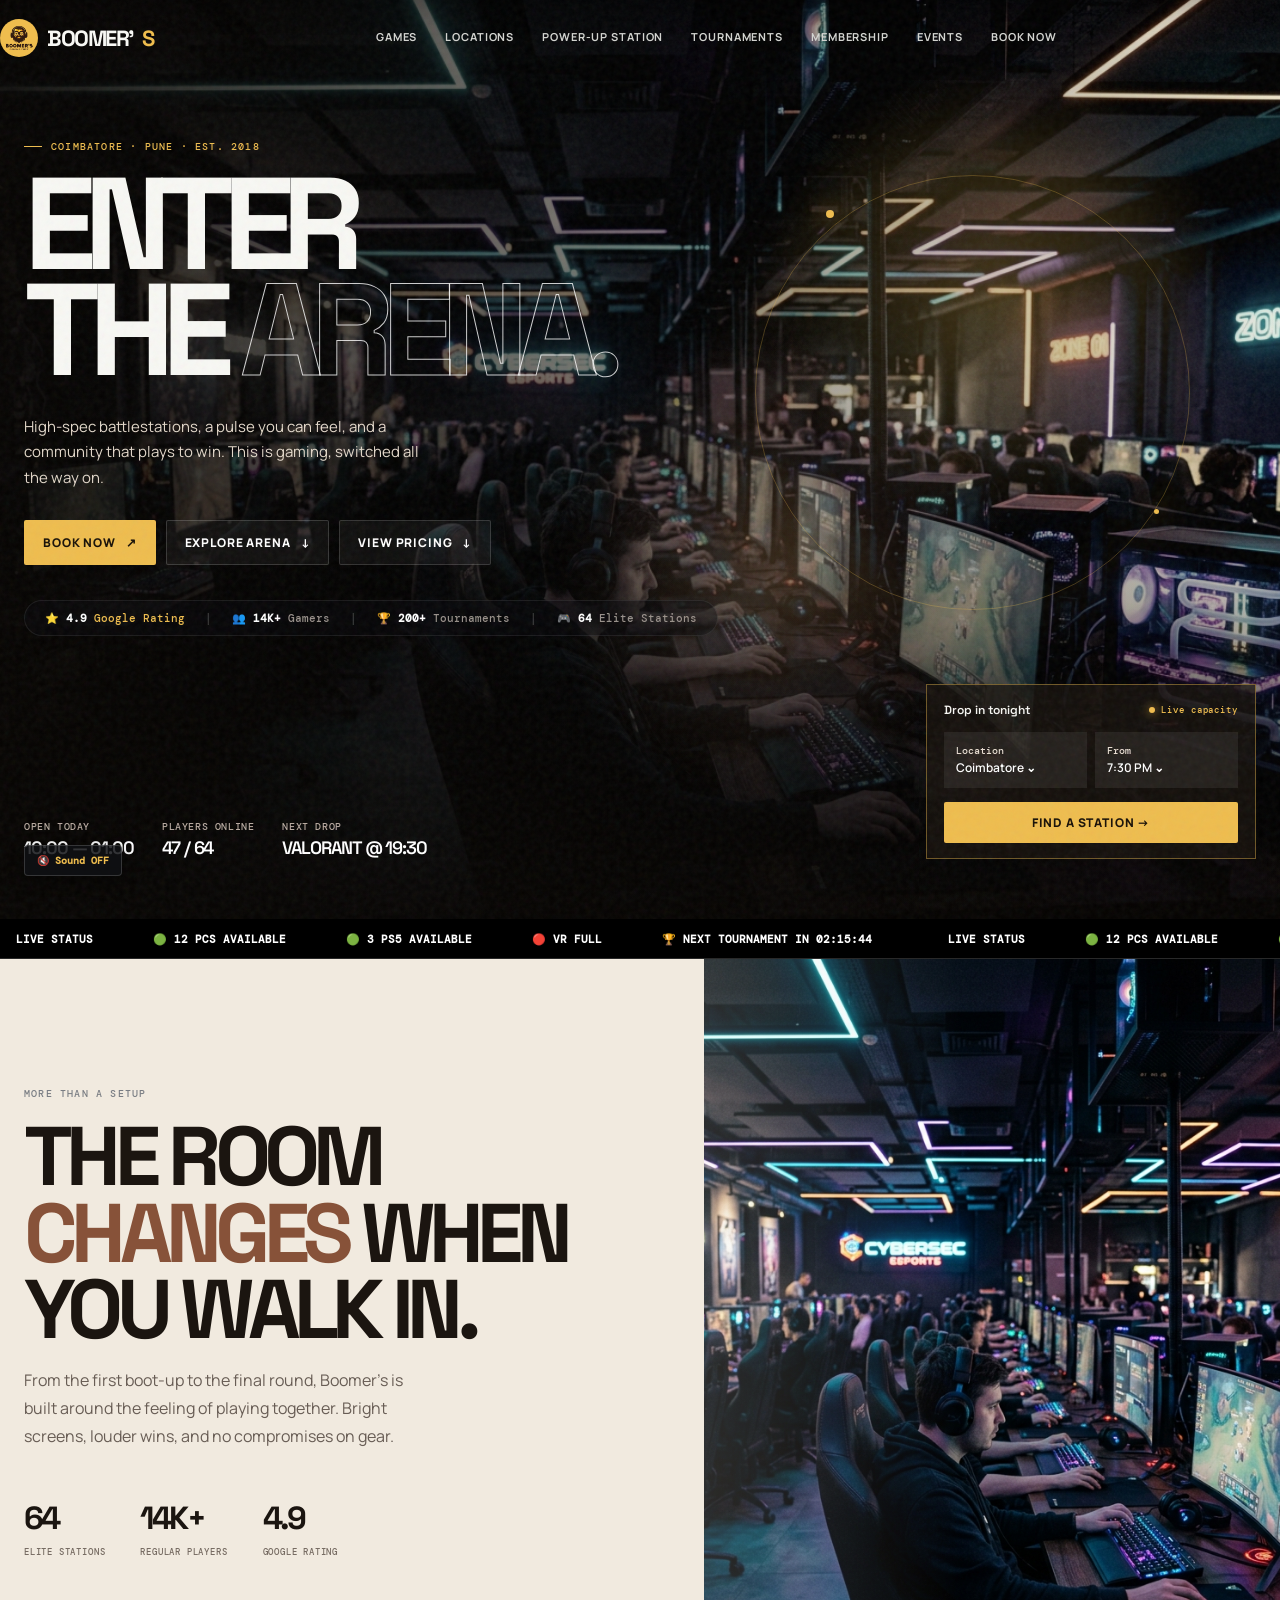
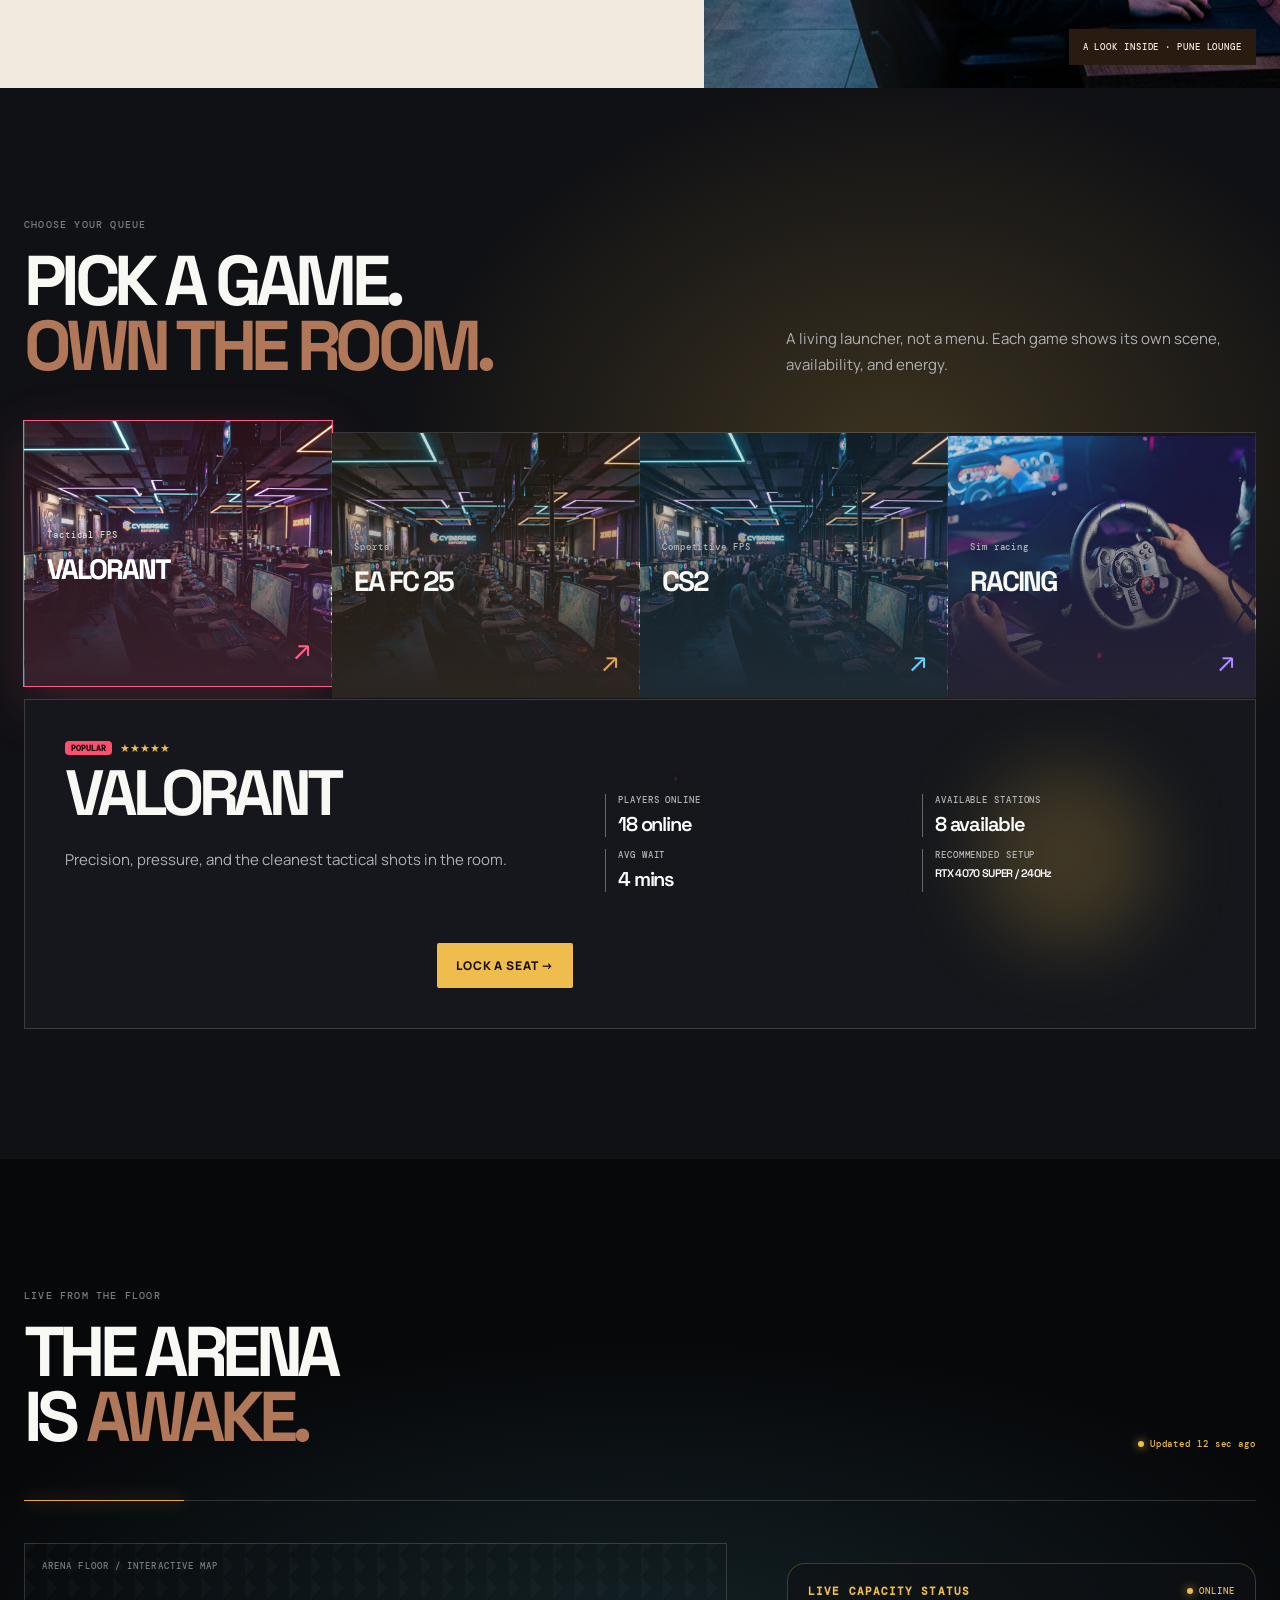
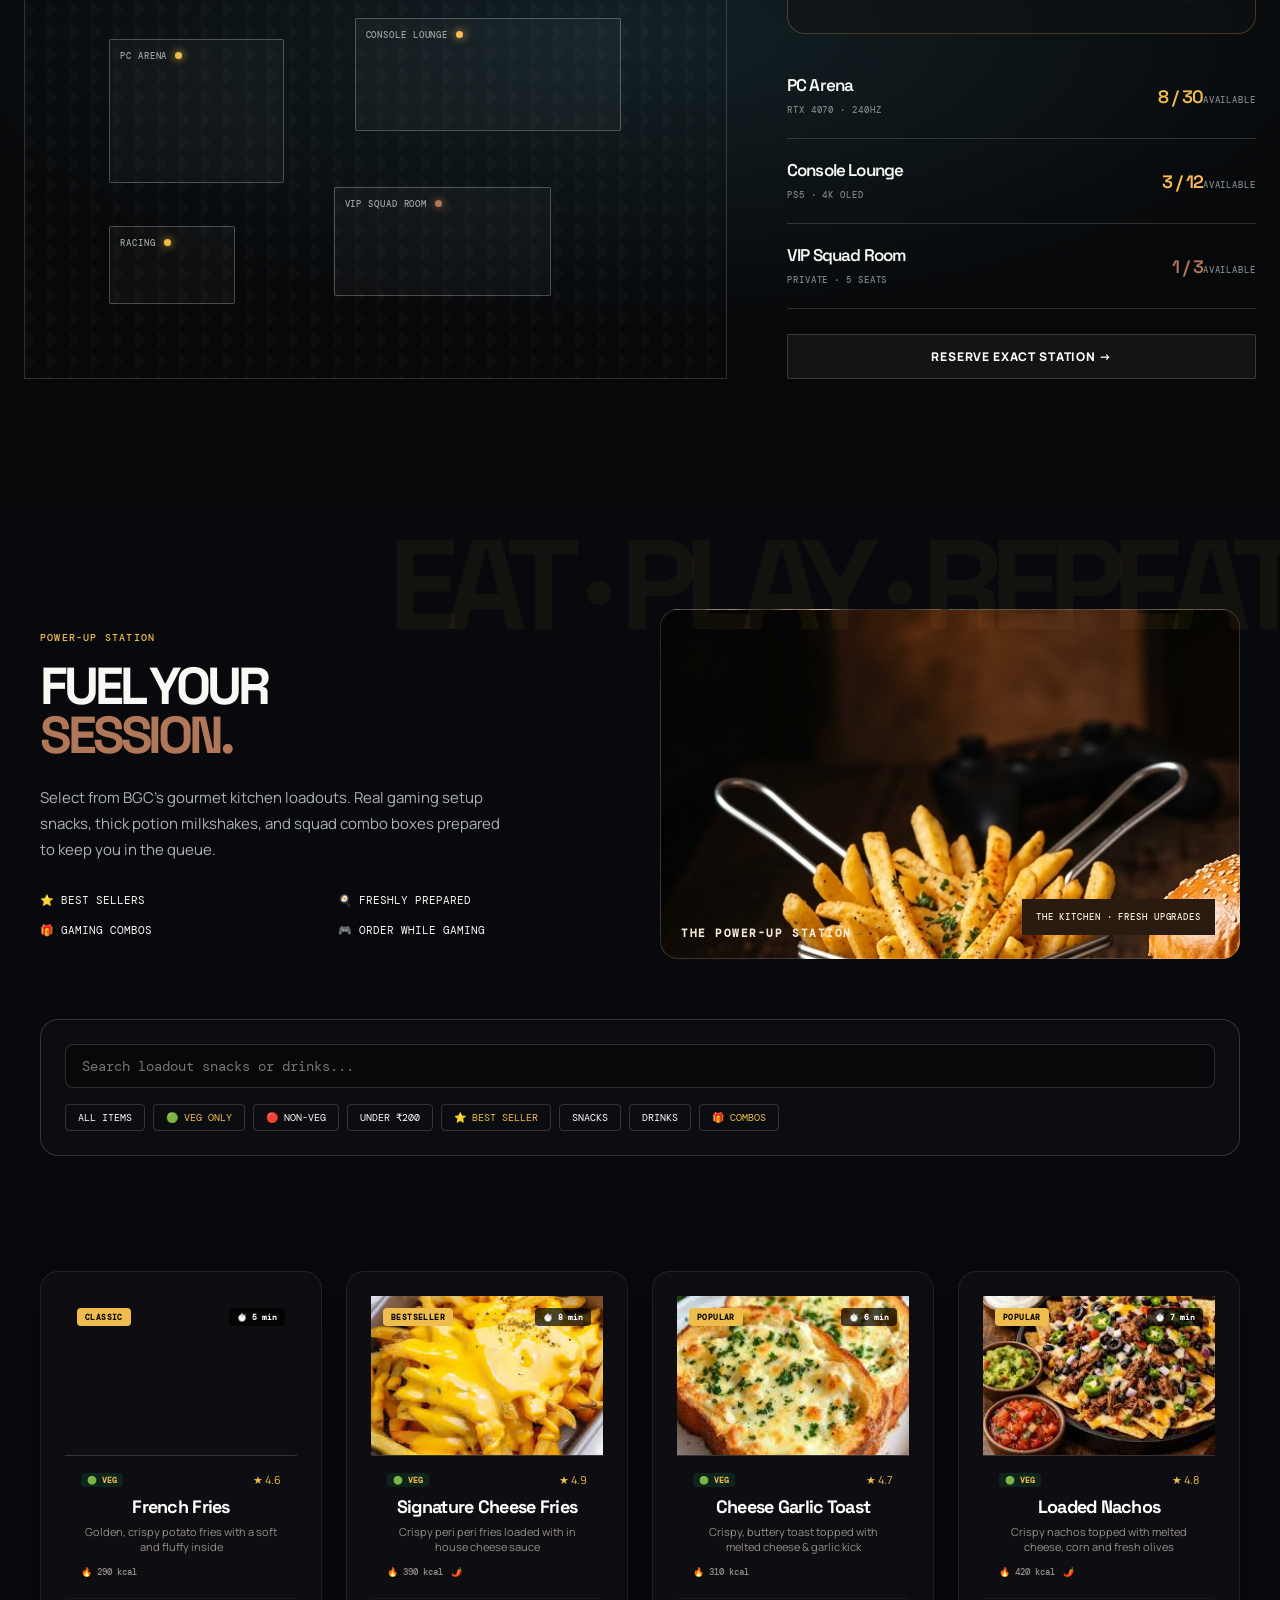
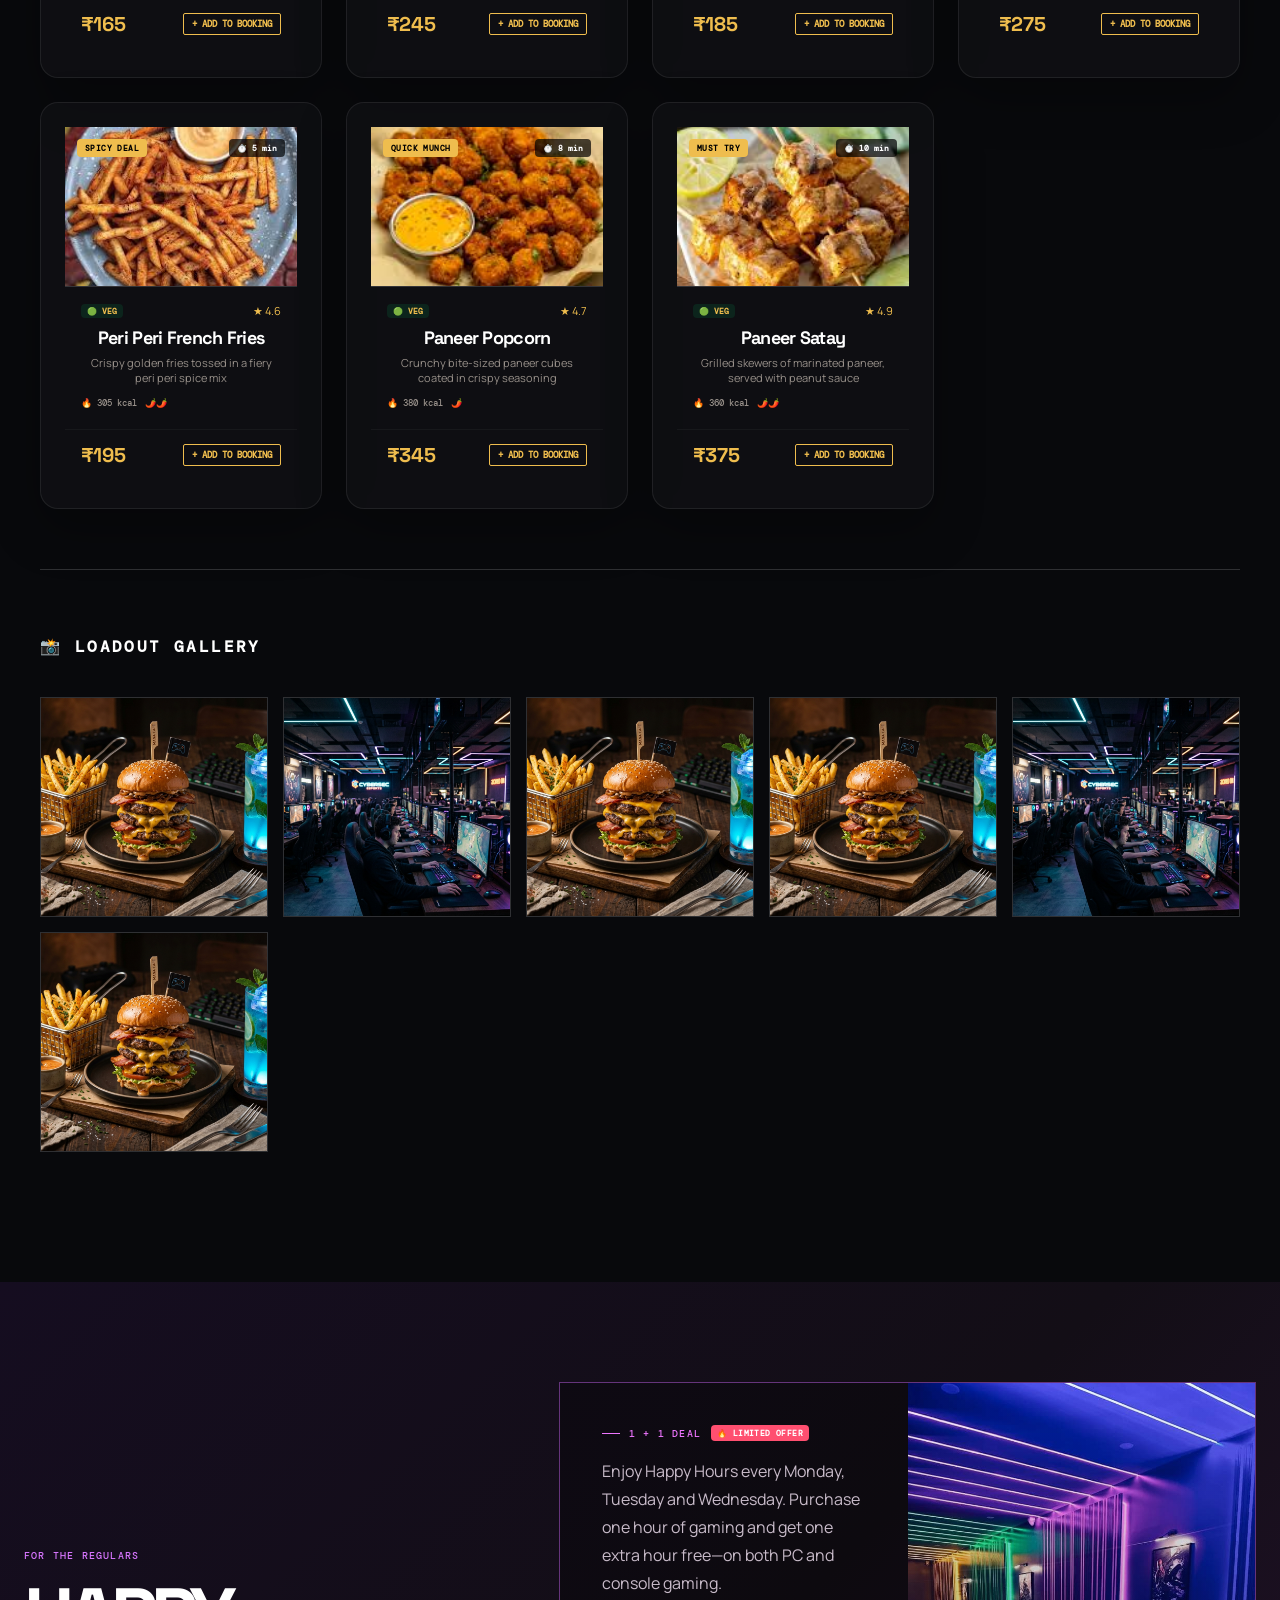
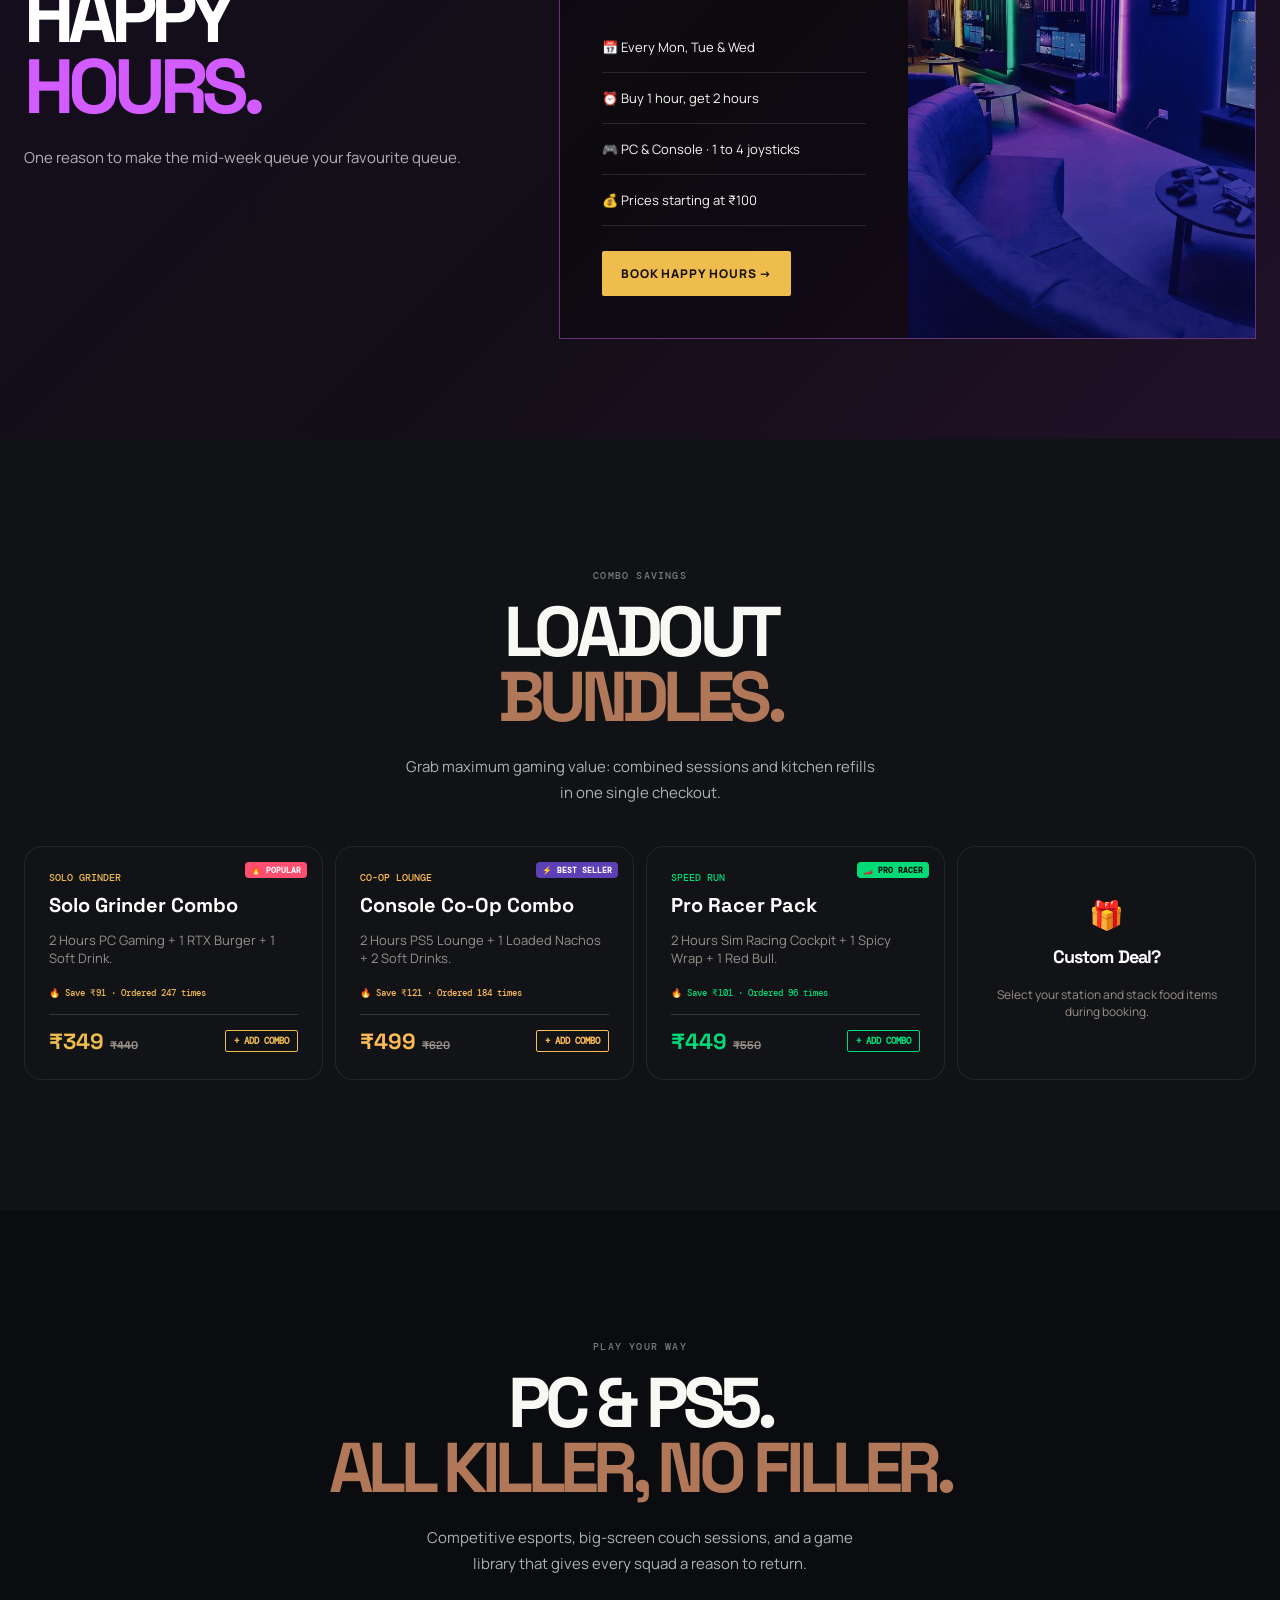
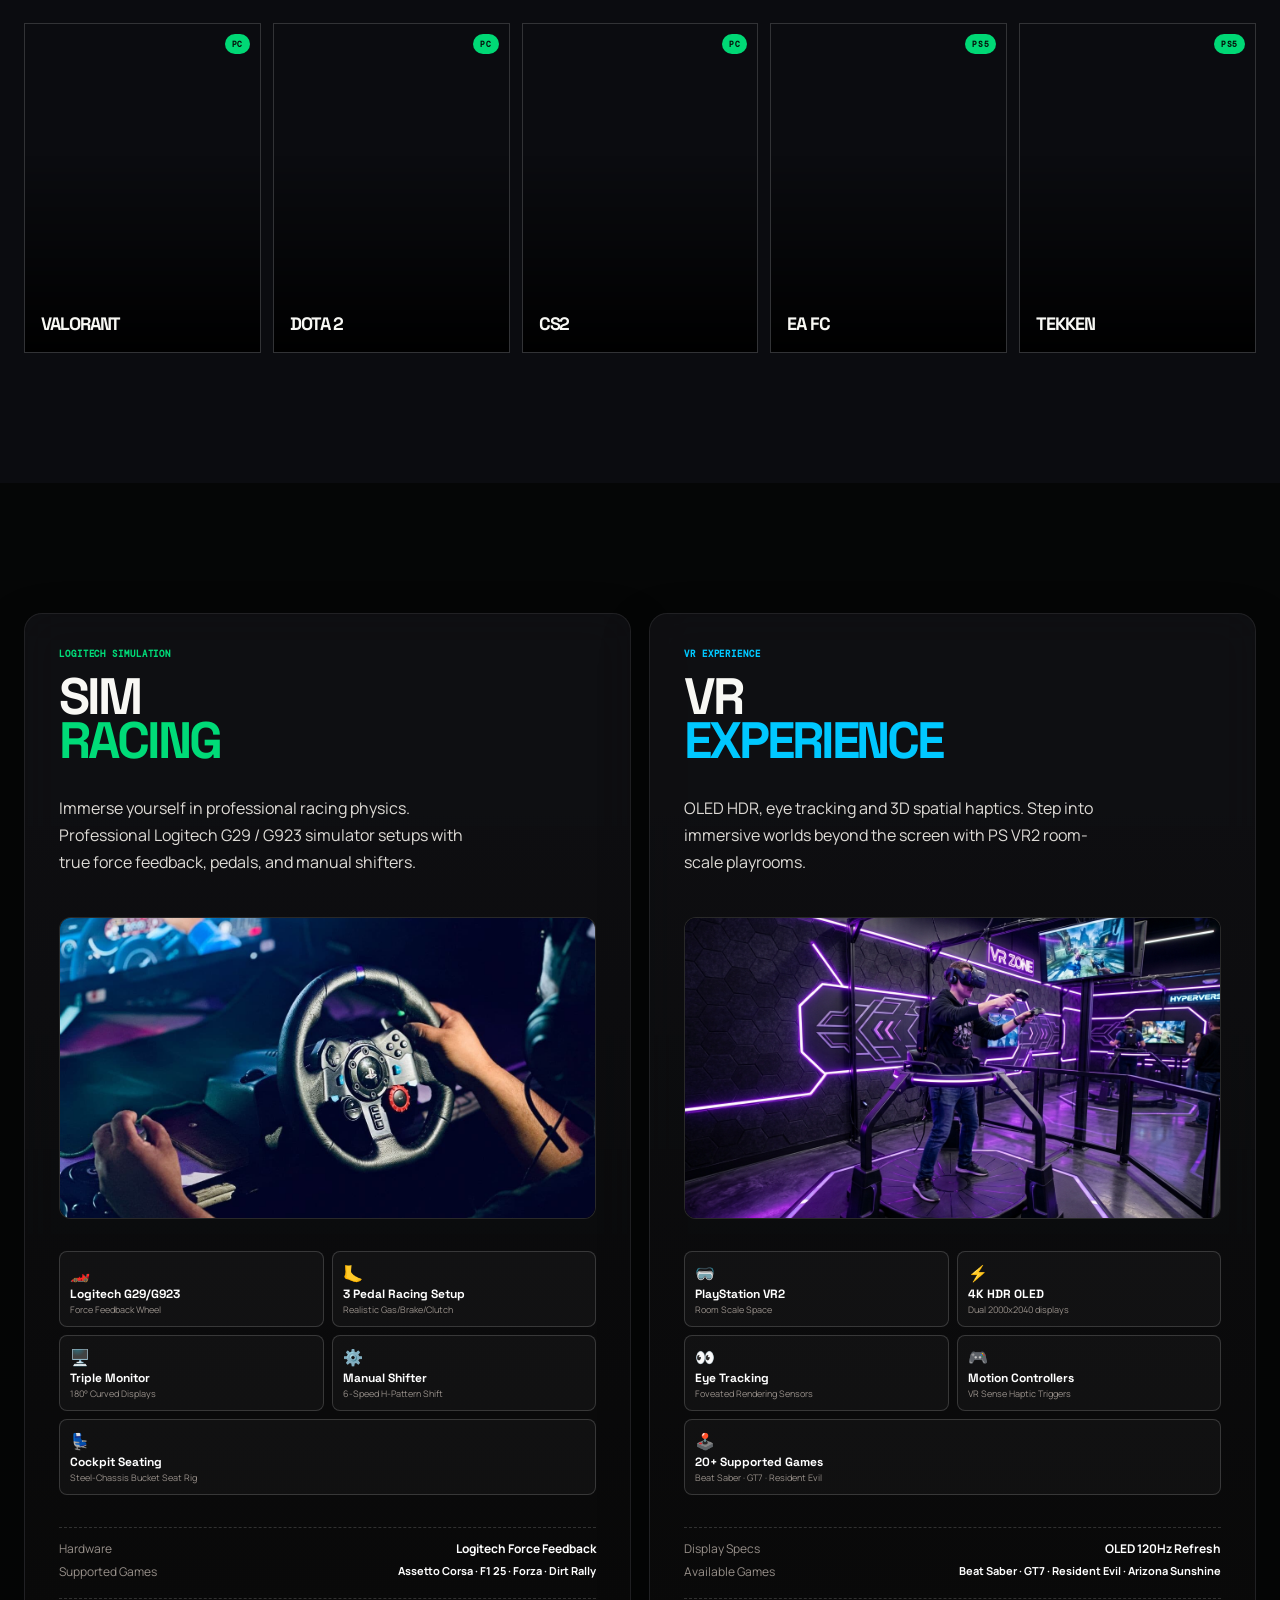
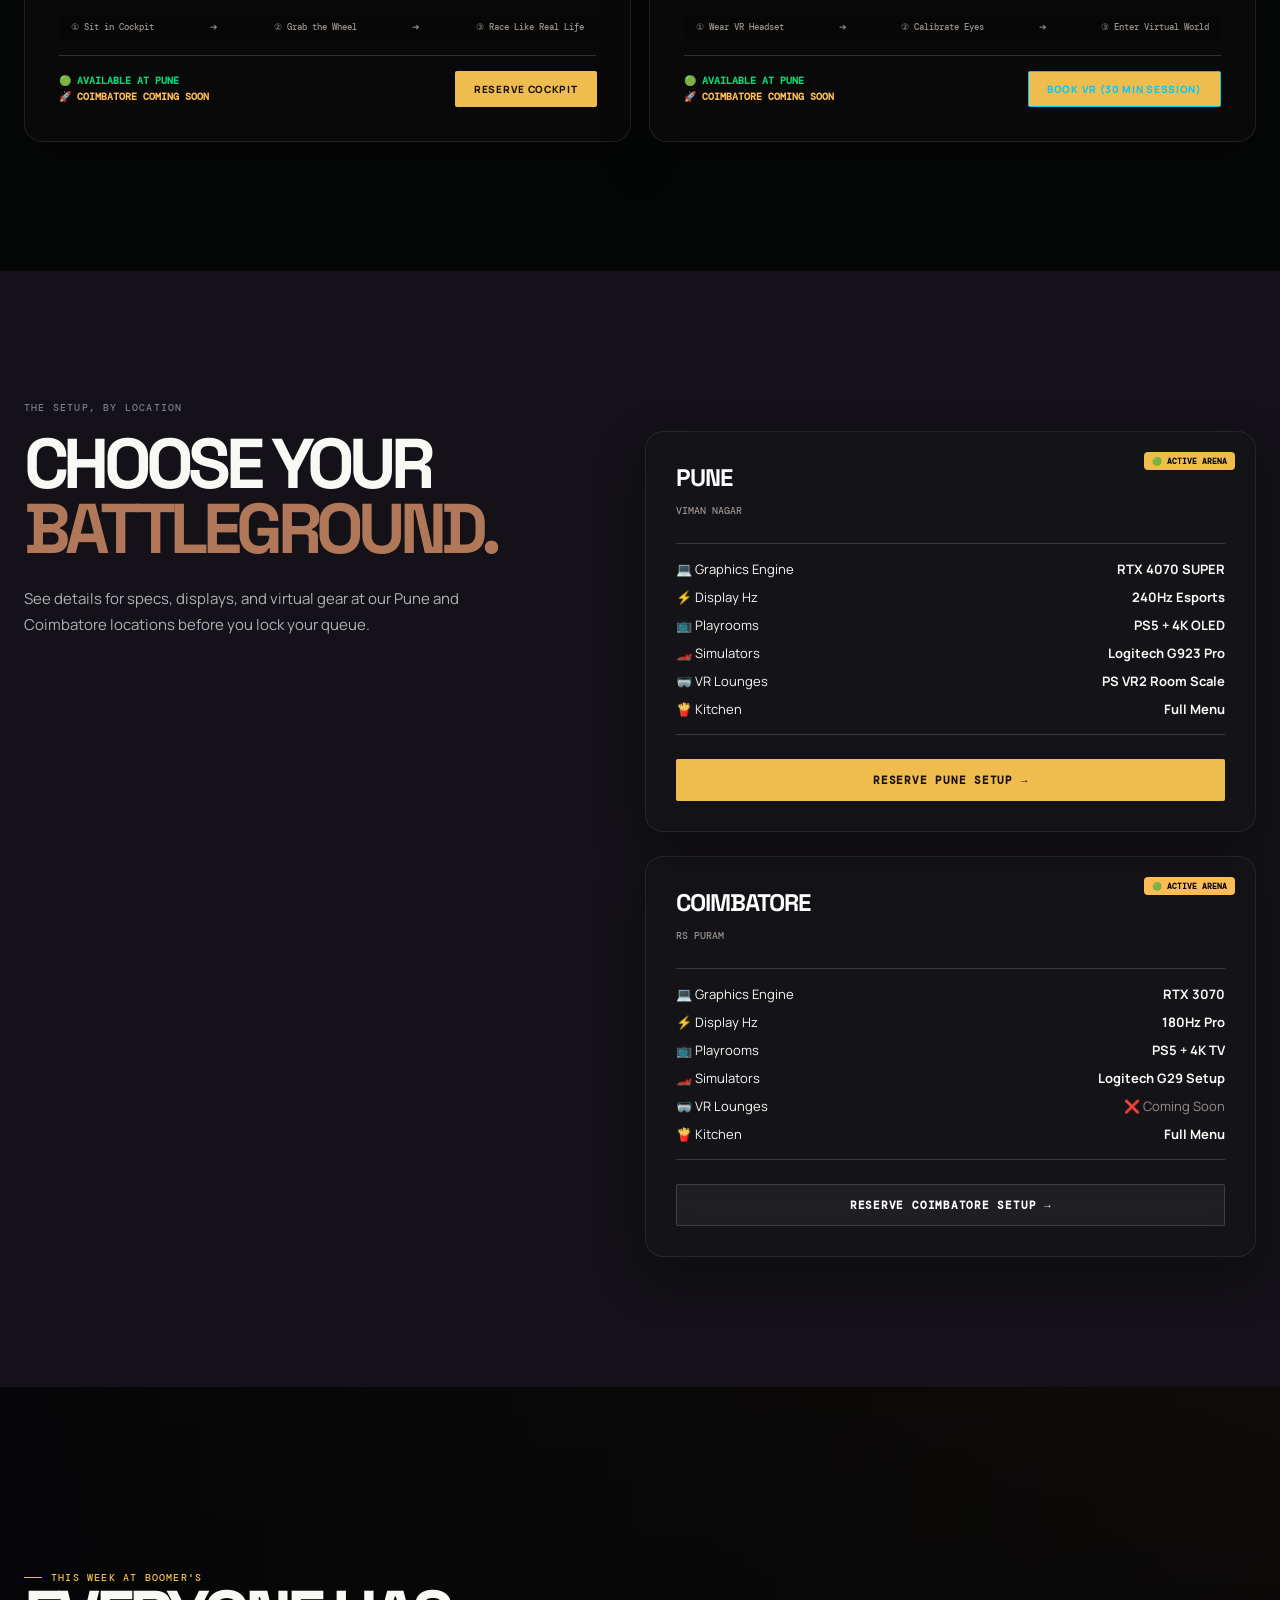
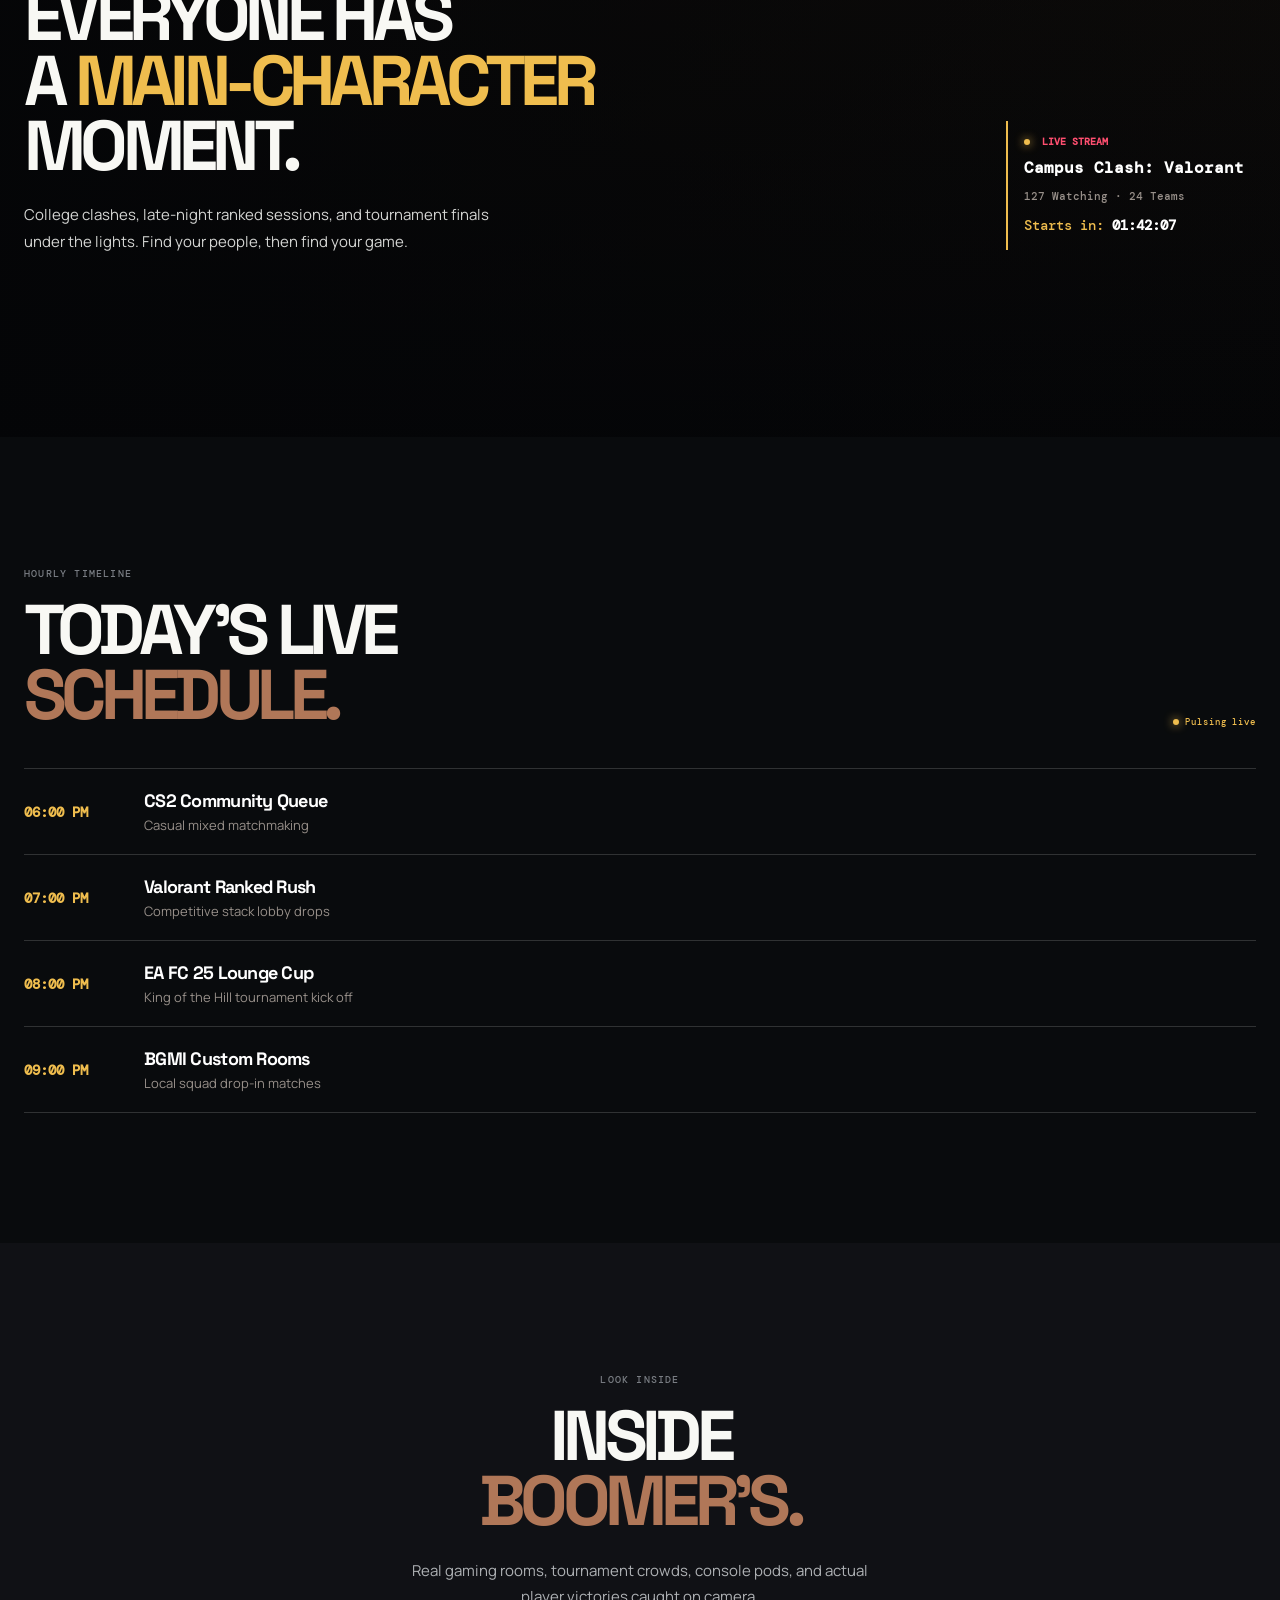
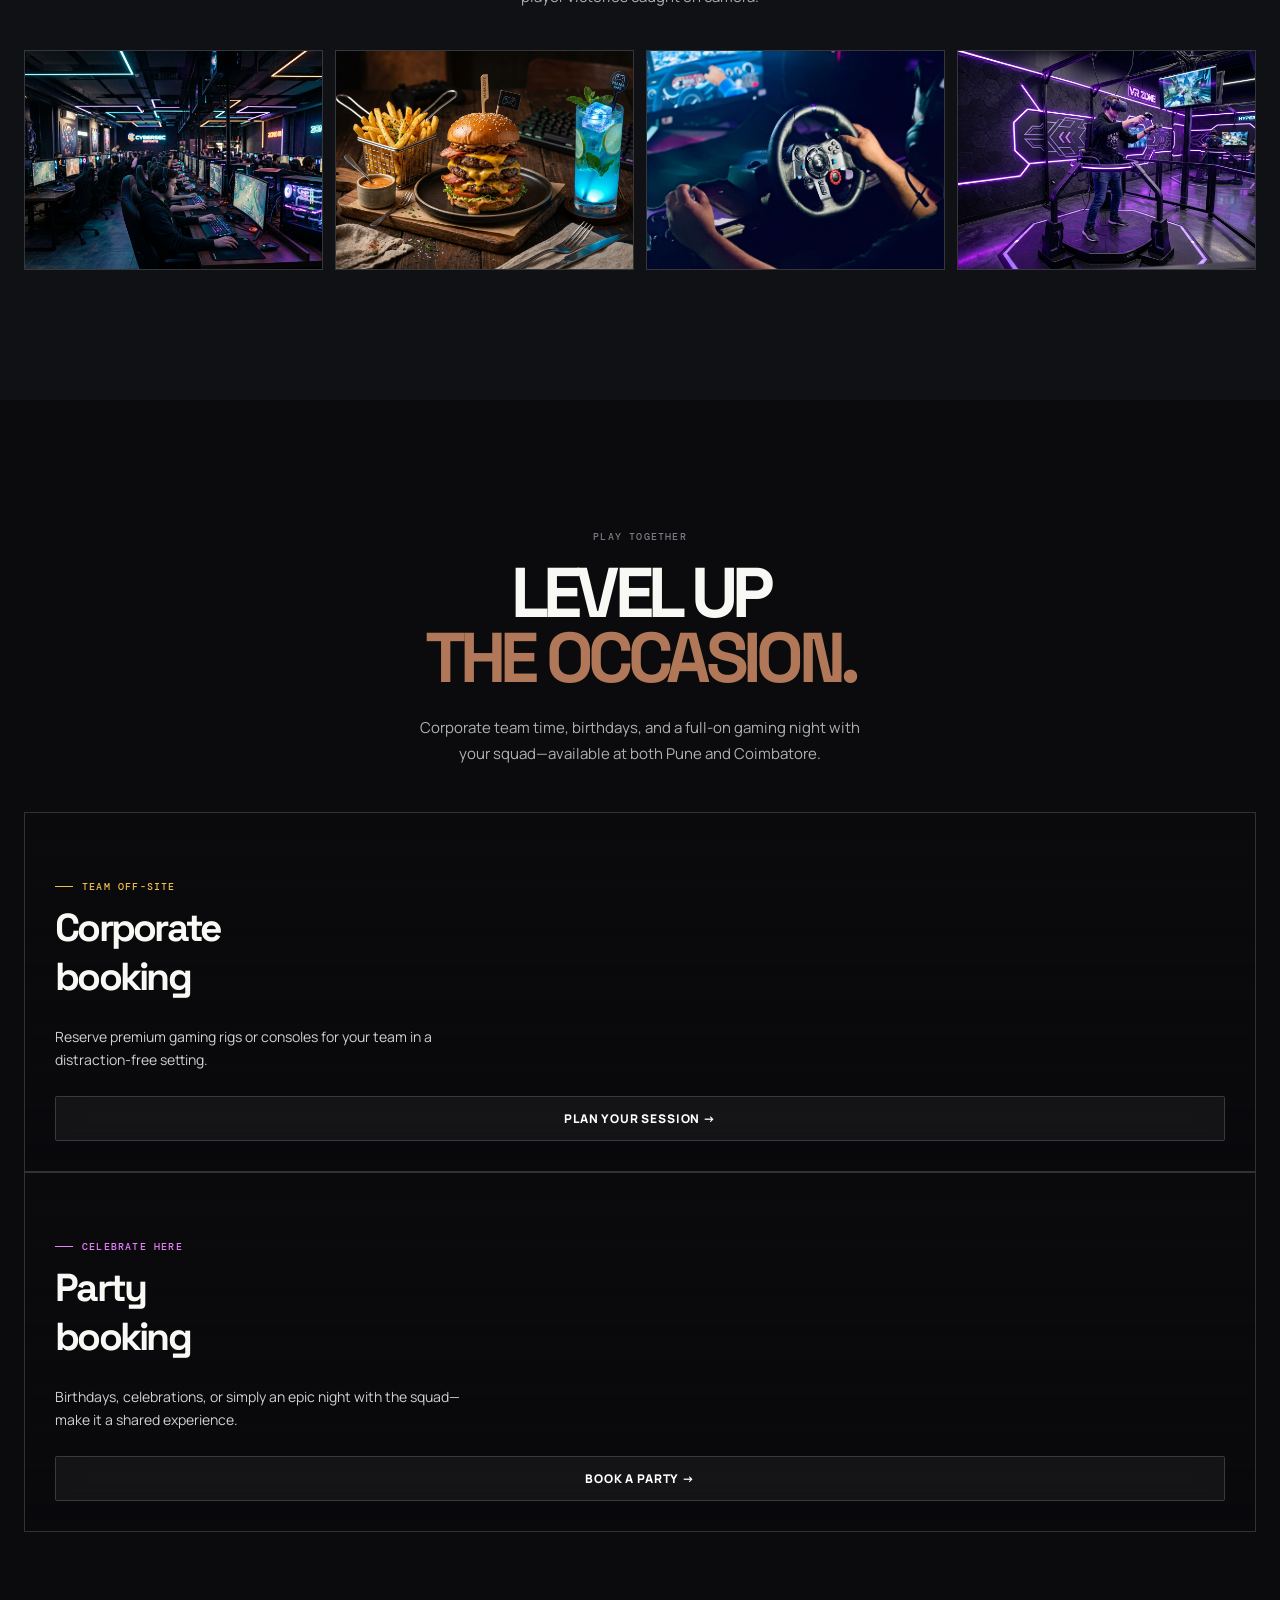
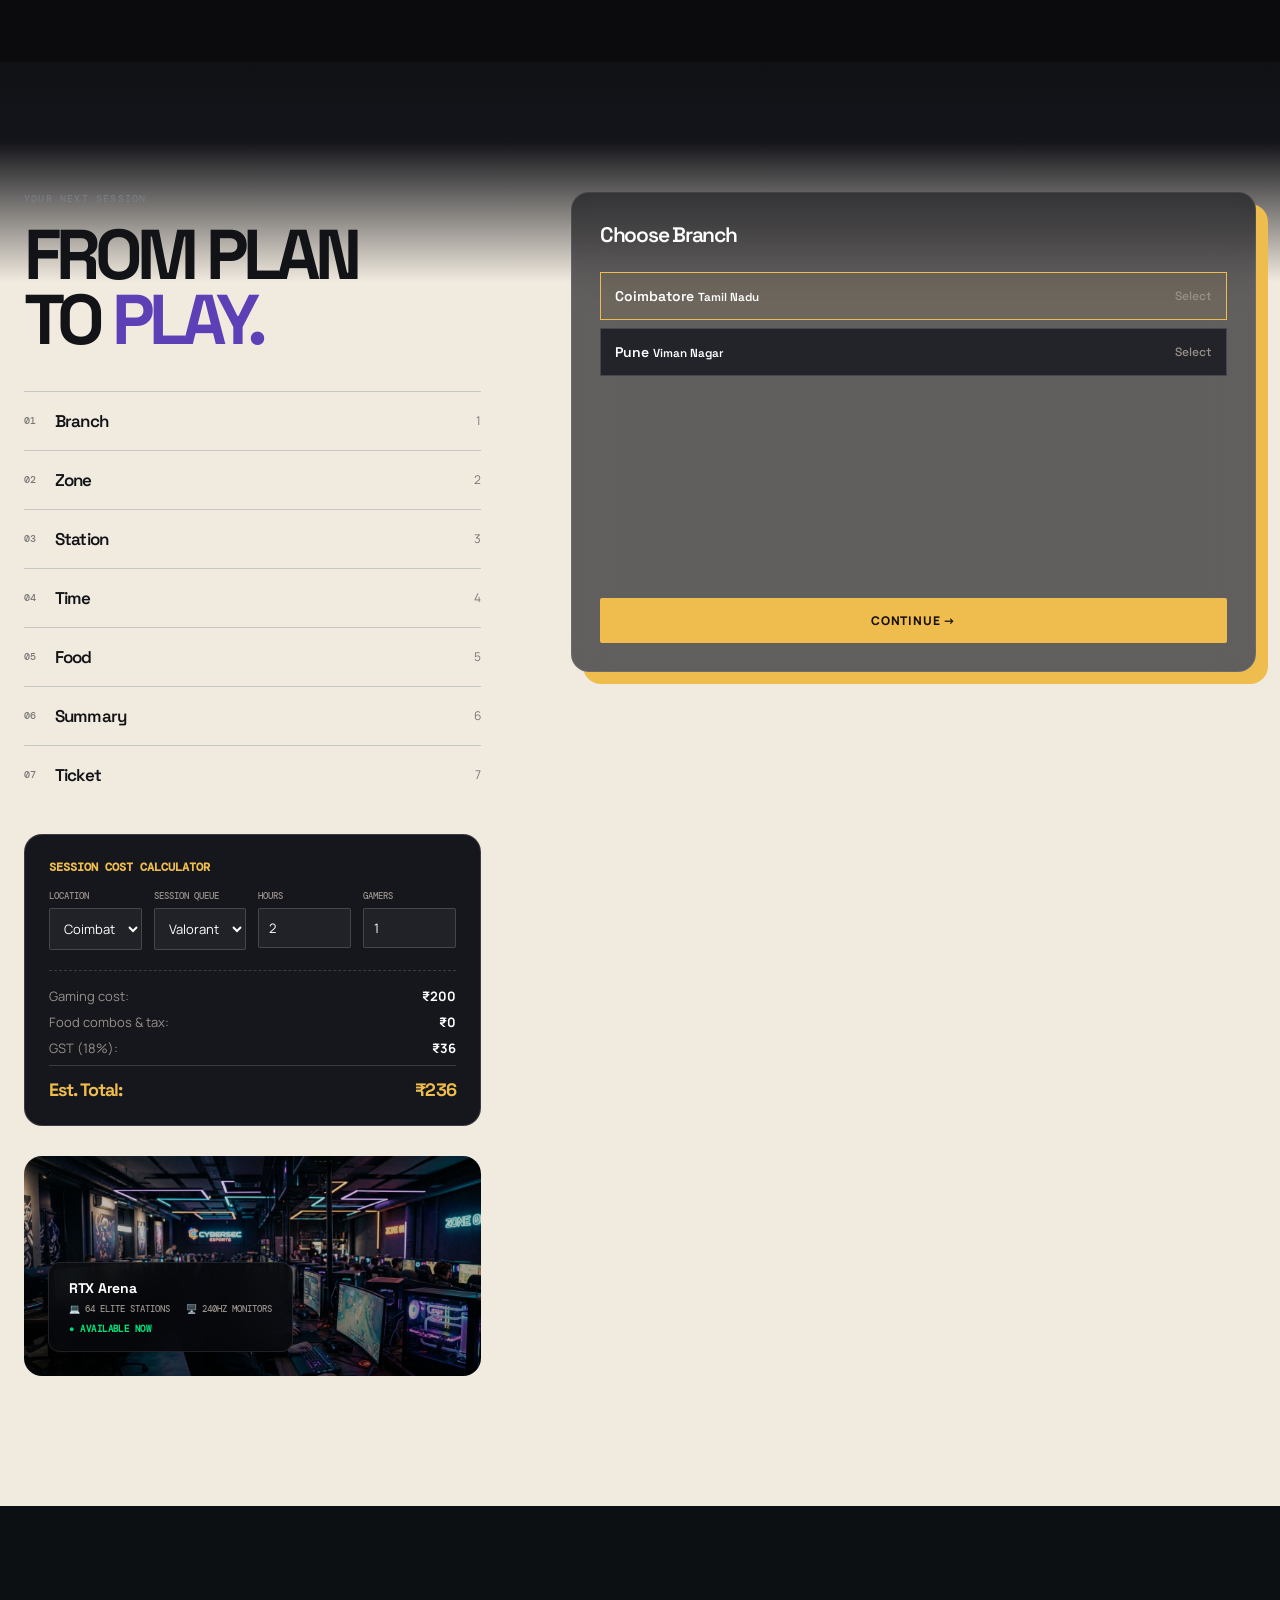
==== commit 60bb27e6: "Remove session cart widget and floating toggle button" ====
--- a/index.html
+++ b/index.html
@@ -1088,48 +1088,6 @@
     </div>
   </div>
 
-  <!-- Mobile Floating Cart Toggle Button -->
-  <button class="mobile-cart-toggle" id="mobileCartToggleBtn" aria-label="View Session Cart">
-    <span class="cart-icon">🛒</span>
-    <span class="badge" id="mobileCartCountBadge">0</span>
-  </button>
-
-  <!-- Sticky Booking Cart Widget -->
-  <aside class="sticky-booking-cart active" id="floatingCartWidget" aria-label="Quick Session Cart">
-    <div class="cart-header">
-      <div style="display: flex; align-items: center; gap: 8px;">
-        <img class="brand-mark" src="assets/images/logo.png" style="width: 20px; height: 20px; filter: drop-shadow(0 0 4px rgba(255,255,255,0.2));" alt="logo">
-        <h4 style="font: 700 12px var(--mono); color: #fff; margin: 0; text-transform: uppercase;">Session Cart</h4>
-      </div>
-      <div style="display: flex; align-items: center; gap: 12px;">
-        <span class="cart-badge-count" id="stickyCartCountBadge">0</span>
-        <button class="cart-close-btn" id="mobileCartCloseBtn" aria-label="Close Cart" style="background: transparent; border: none; color: #fff; font-size: 24px; cursor: pointer; padding: 0 5px; line-height: 1;">&times;</button>
-      </div>
-    </div>
-    <div class="cart-body" id="stickyCartItemsList">
-      <!-- Dynamic cart rows populated in menu.js -->
-    </div>
-    <div class="cart-footer">
-      <div class="cart-summary-line">
-        <span>🎮 <span style="color:#fff;">Gaming</span></span>
-        <b id="cart-gaming-total">₹0</b>
-      </div>
-      <div class="cart-summary-line">
-        <span>🍔 <span style="color:#fff;">Food</span></span>
-        <b id="cart-food-total">₹0</b>
-      </div>
-      <div class="cart-summary-line">
-        <span>🧾 <span style="color:#fff;">GST</span></span>
-        <b id="cart-gst">₹0</b>
-      </div>
-      <div class="cart-summary-line total">
-        <span>TOTAL</span>
-        <b id="cart-grand-total">₹0</b>
-      </div>
-      <a href="#book" class="button" onclick="document.getElementById('book').scrollIntoView({behavior: 'smooth'}); if(window.bookingWizardShowStep){window.bookingWizardShowStep(5);}" style="width: 100%; justify-content: center; text-transform: uppercase; font-size: 11px;">Secure Checkout ➔</a>
-      <small style="display:block; font-size:9px; color:var(--muted); margin-top:6px; text-transform:uppercase; font-family:var(--mono); text-align:center; letter-spacing:0.05em;">Estimated Time: 2 min</small>
-    </div>
-  </aside>
 
   <!-- Floating Availability Sidebar Widget -->
   <aside class="floating-avail-widget" id="floatingAvailWidget" aria-label="Live availability sidebar">
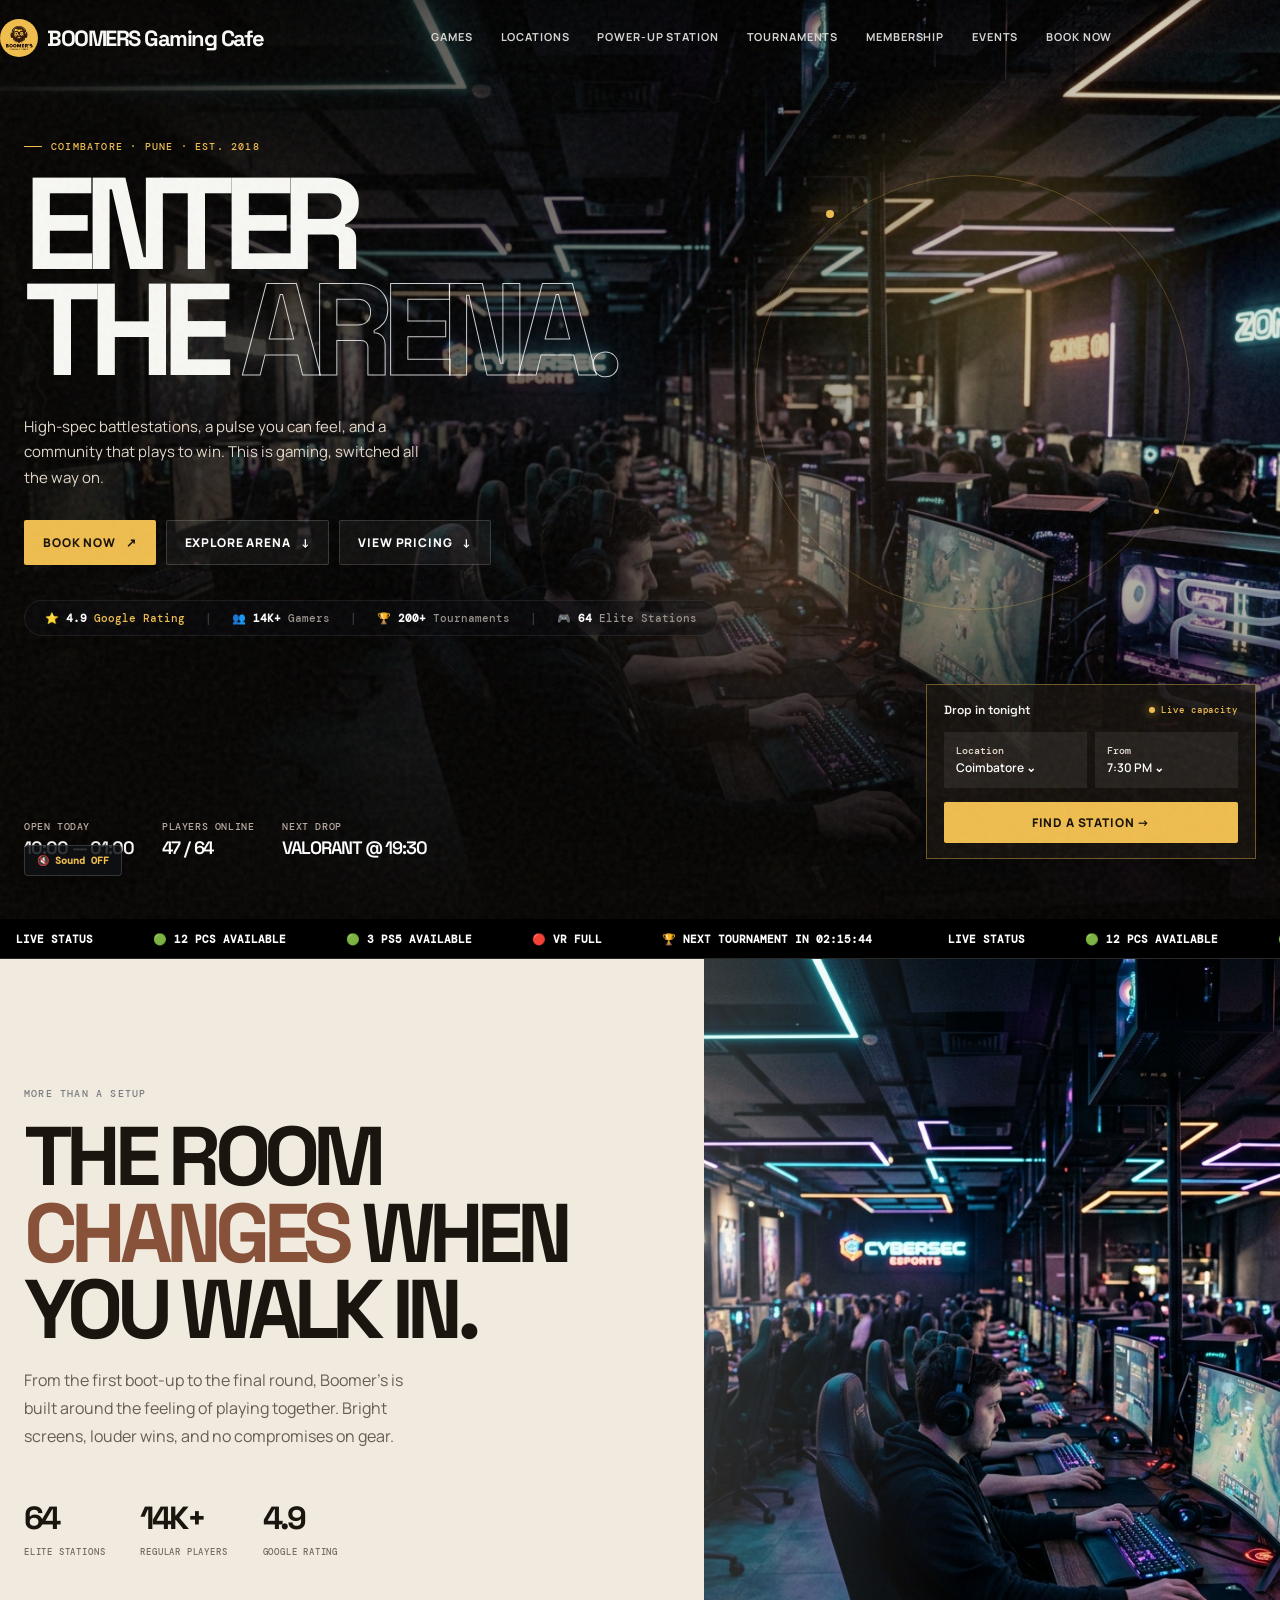
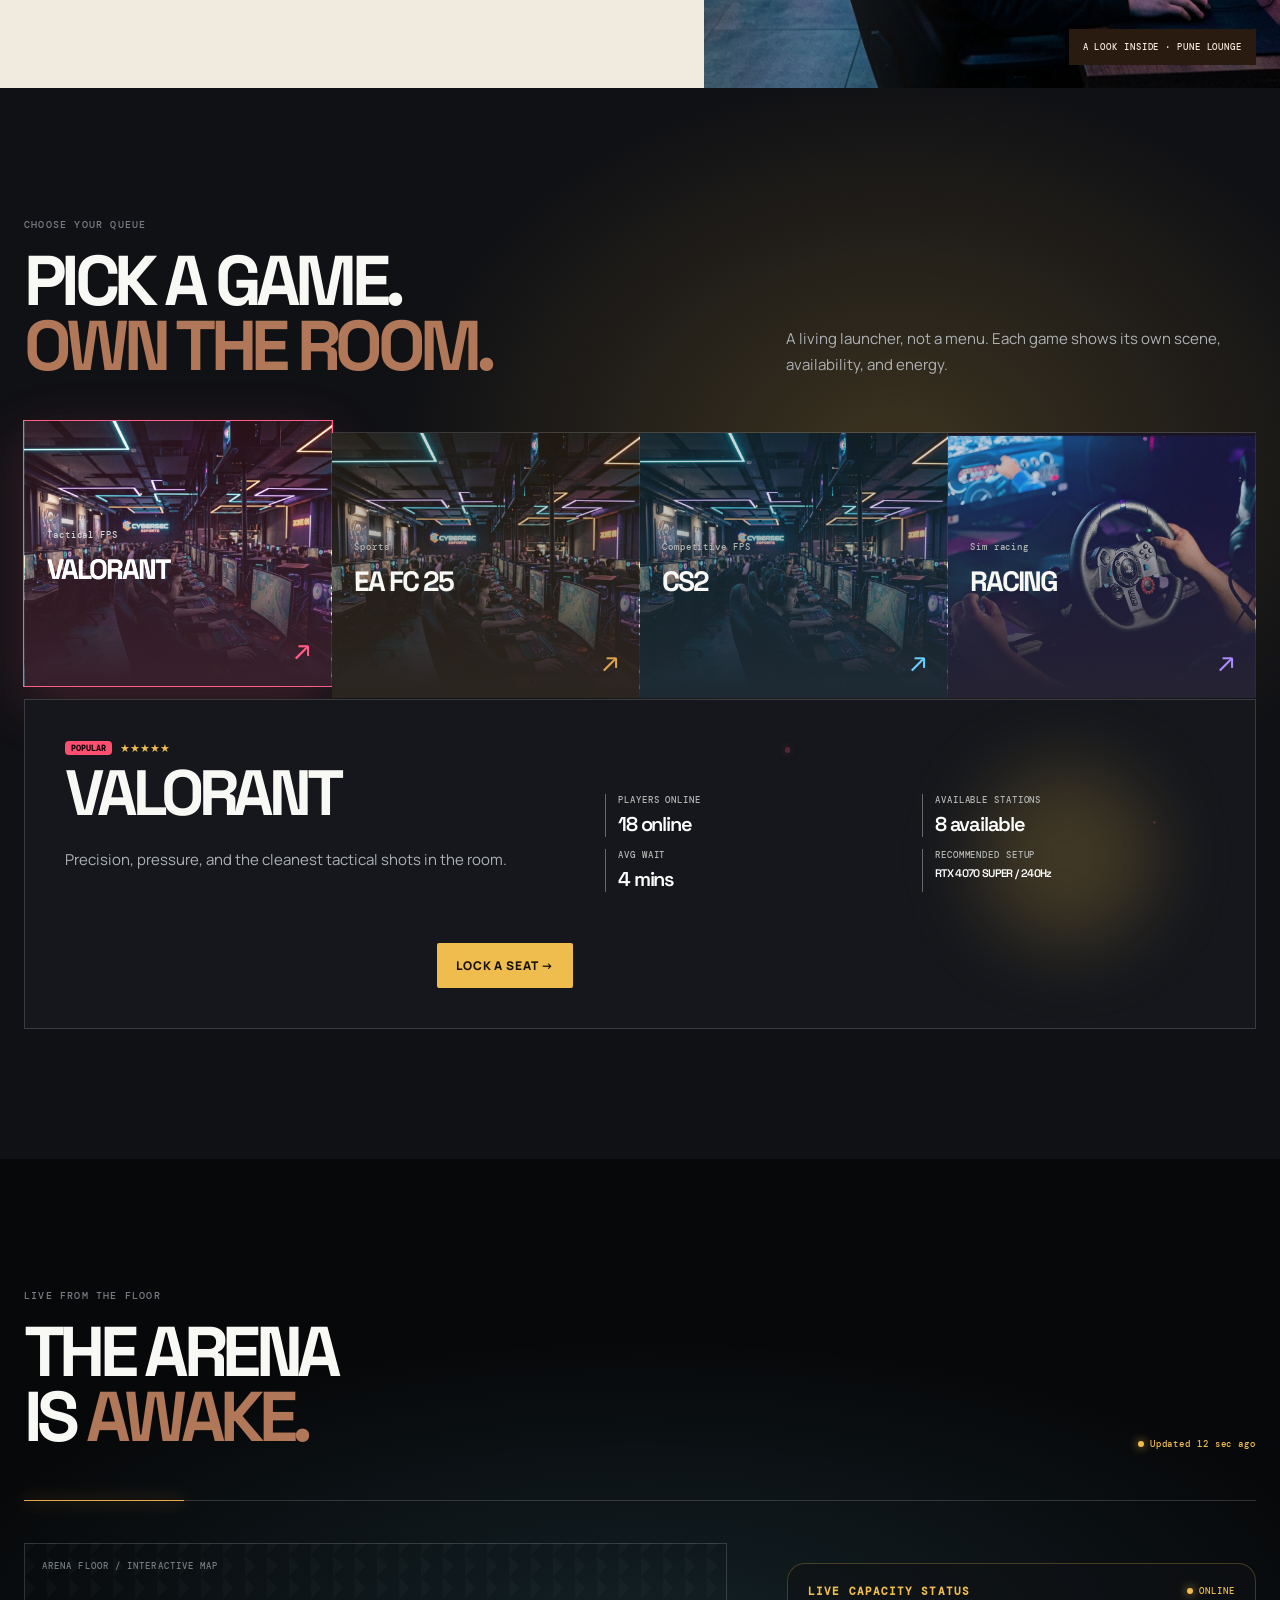
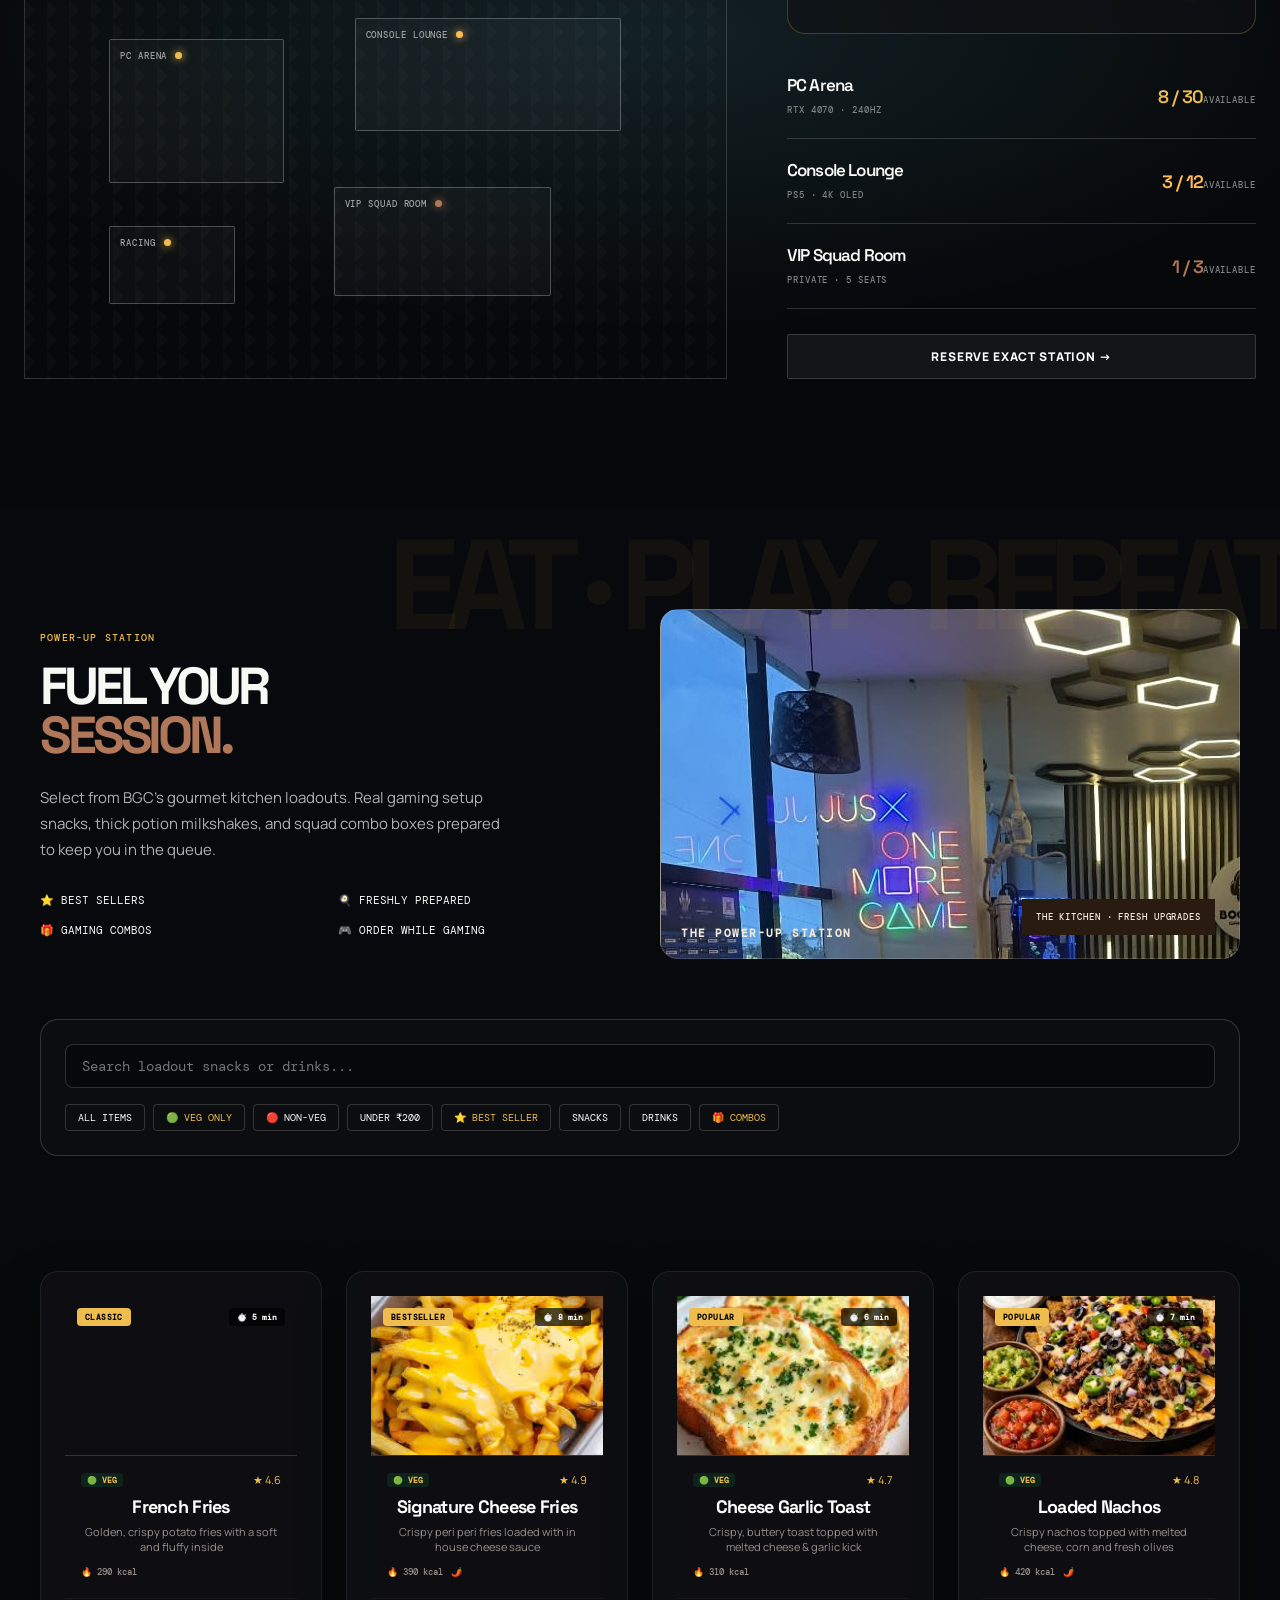
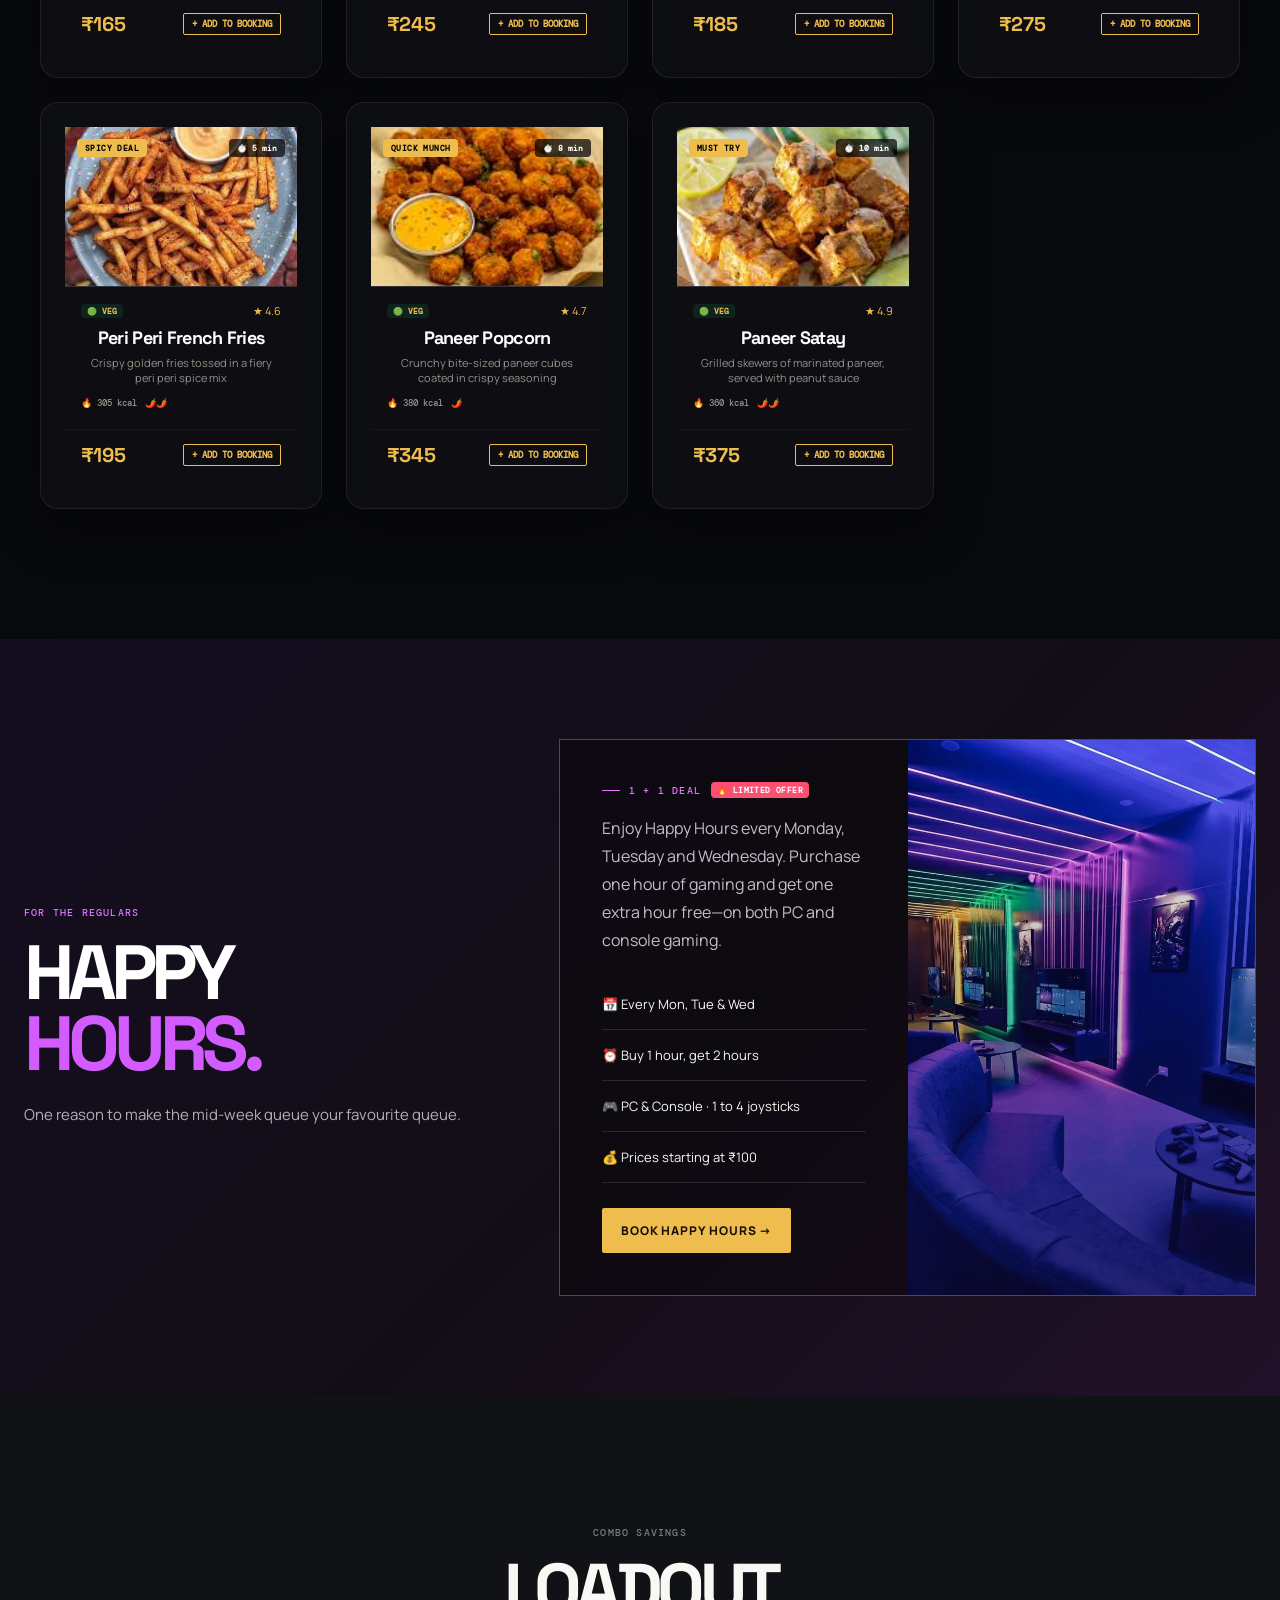
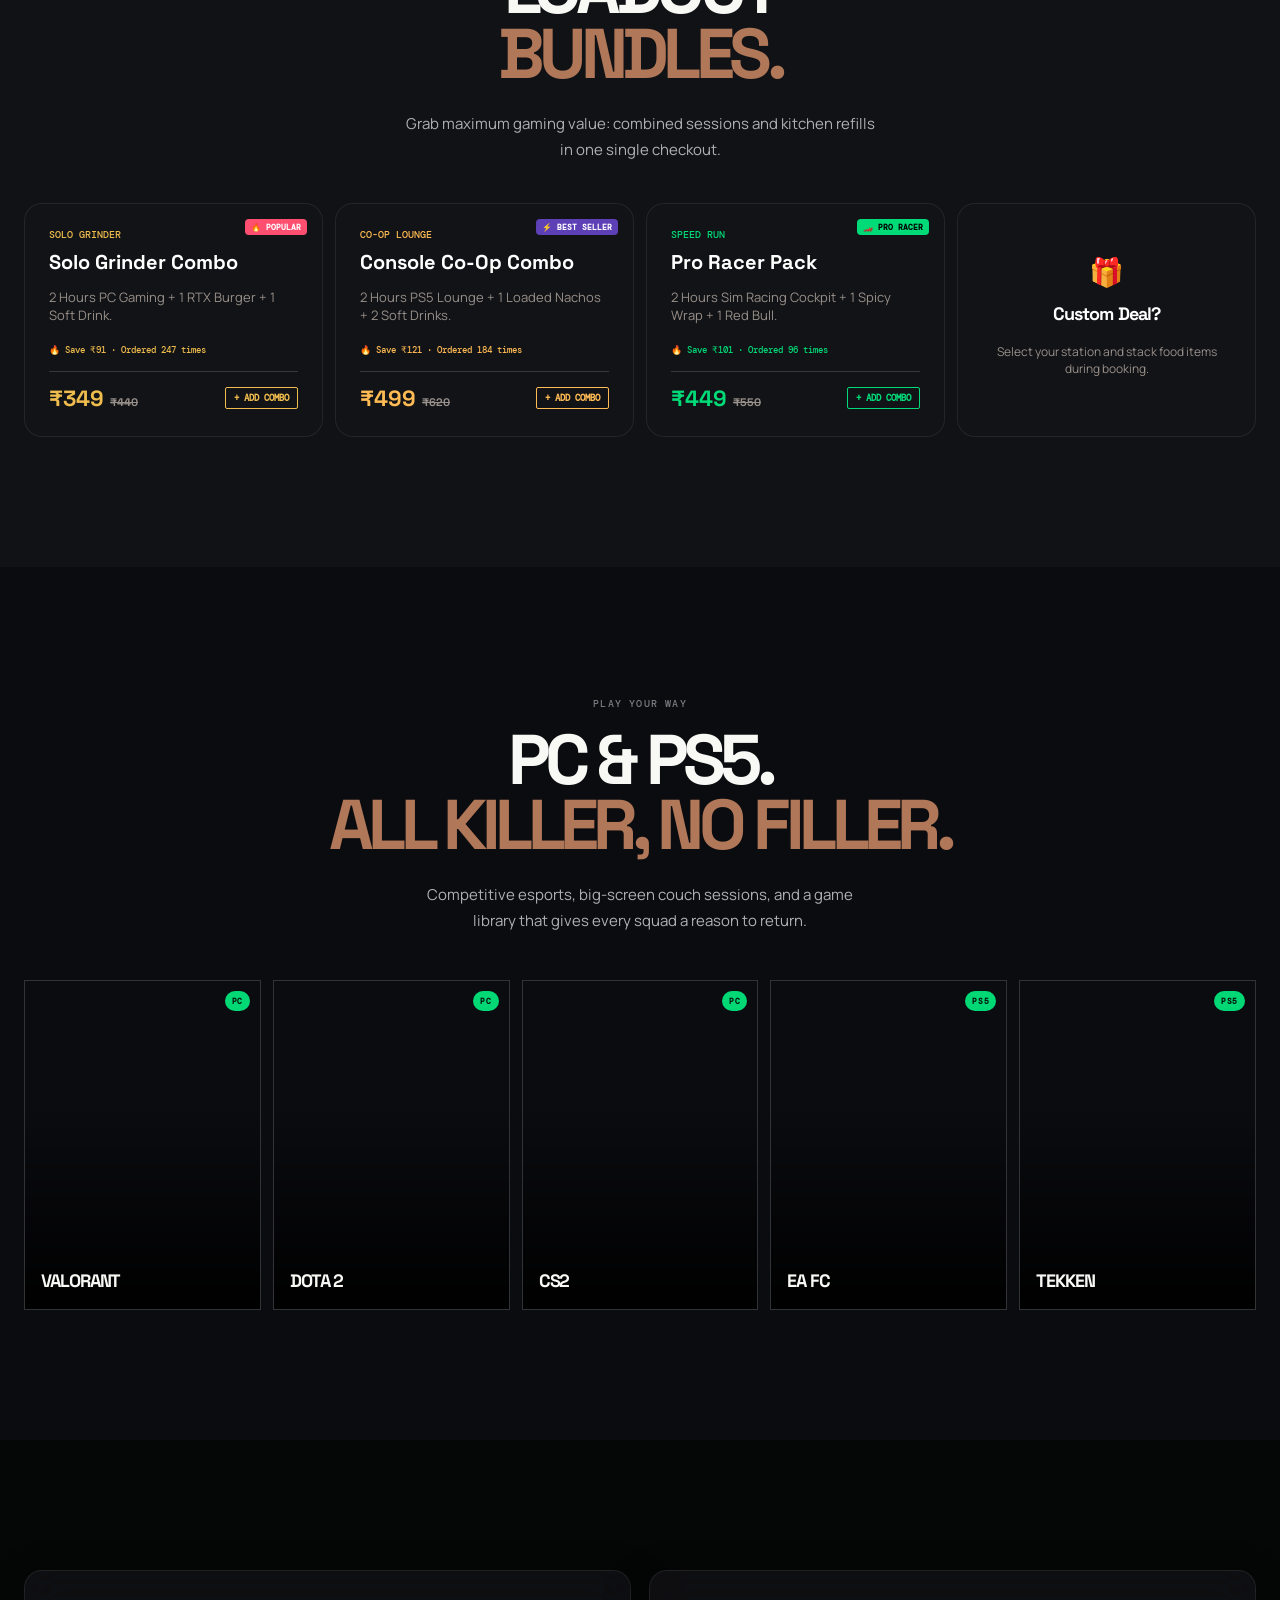
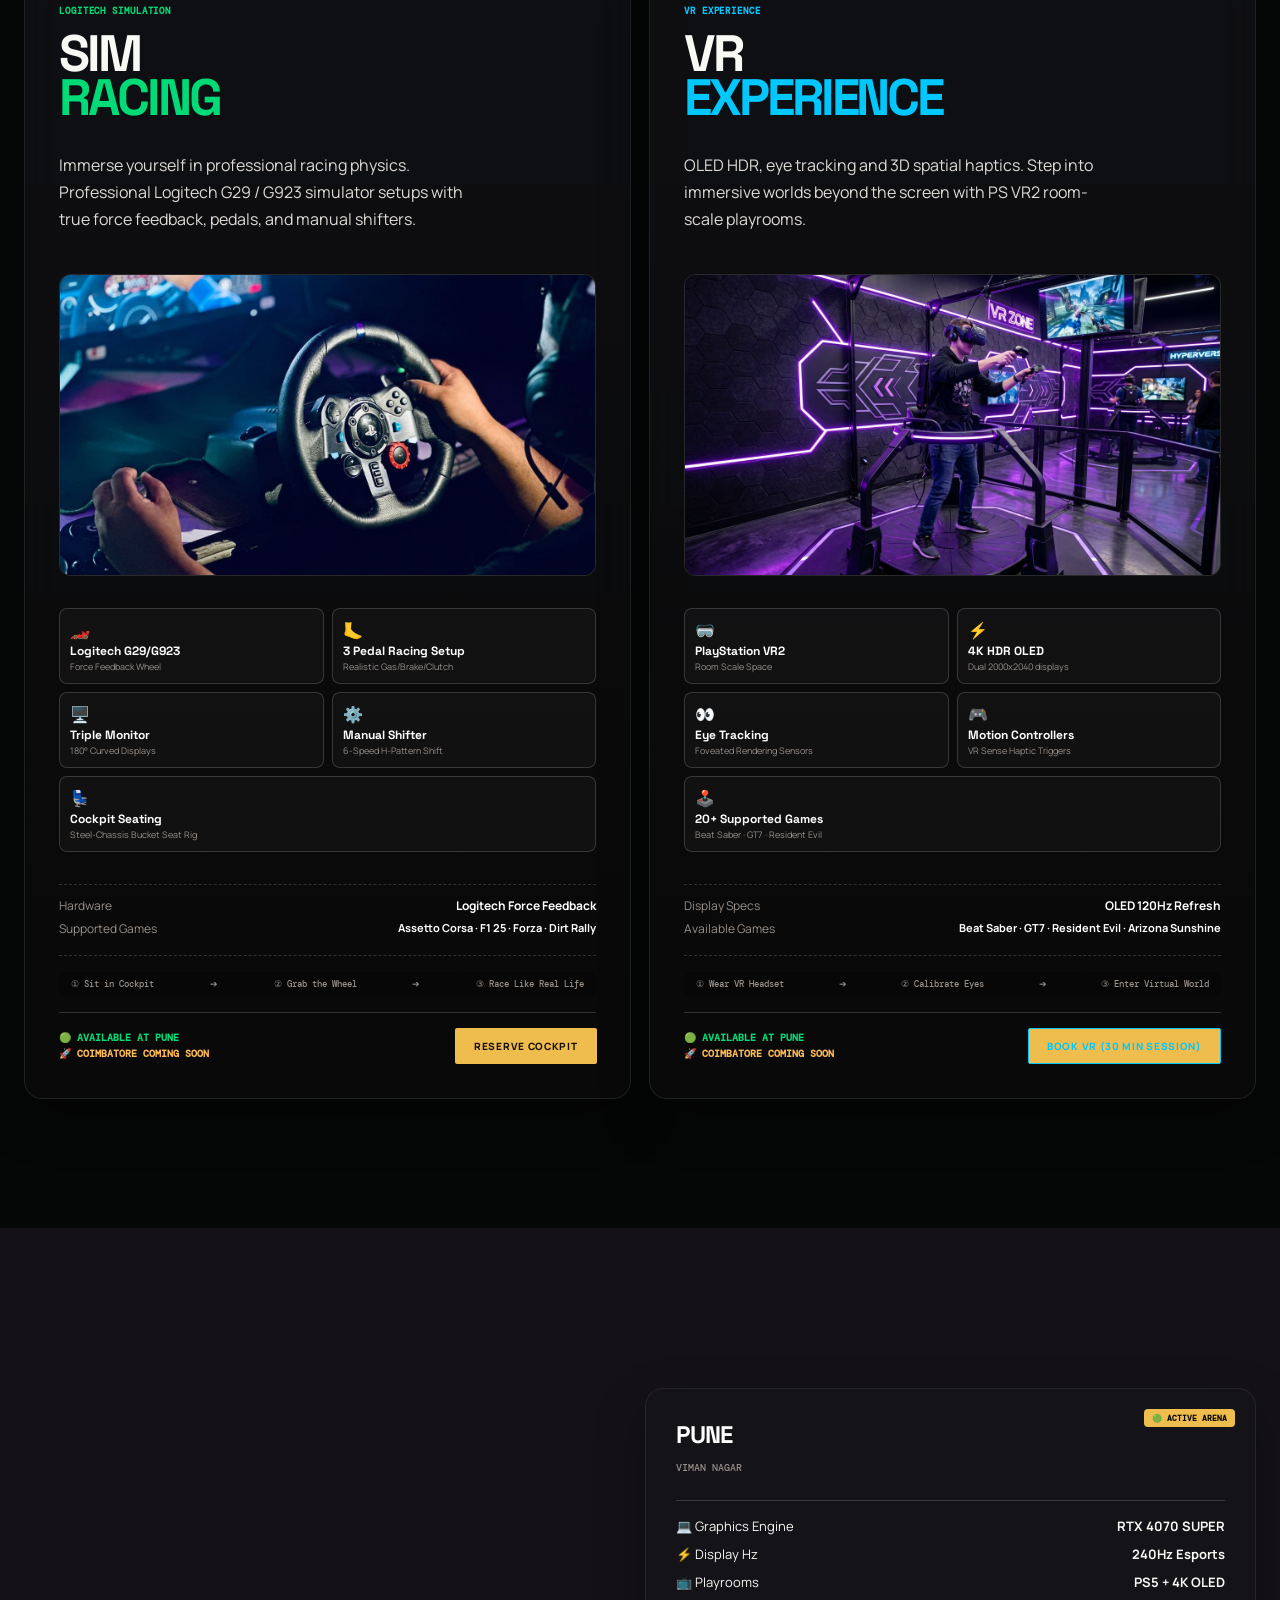
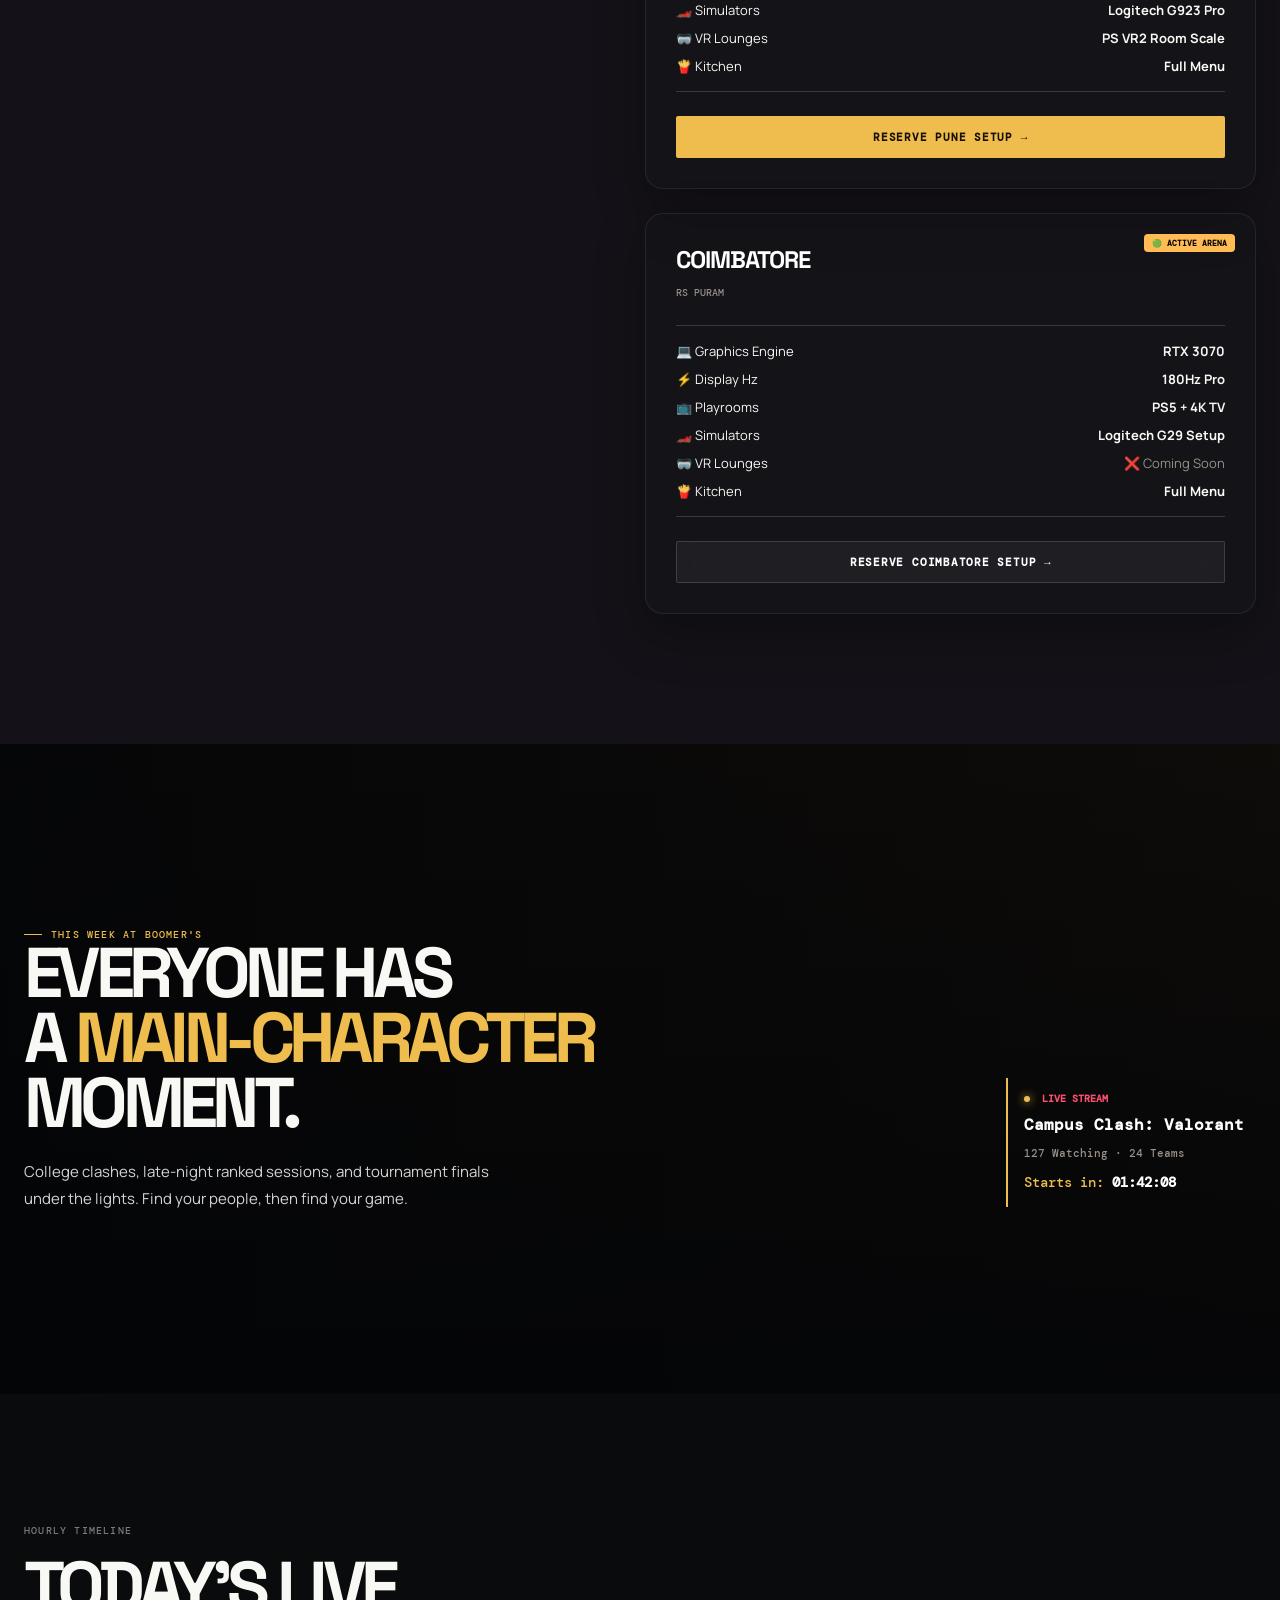
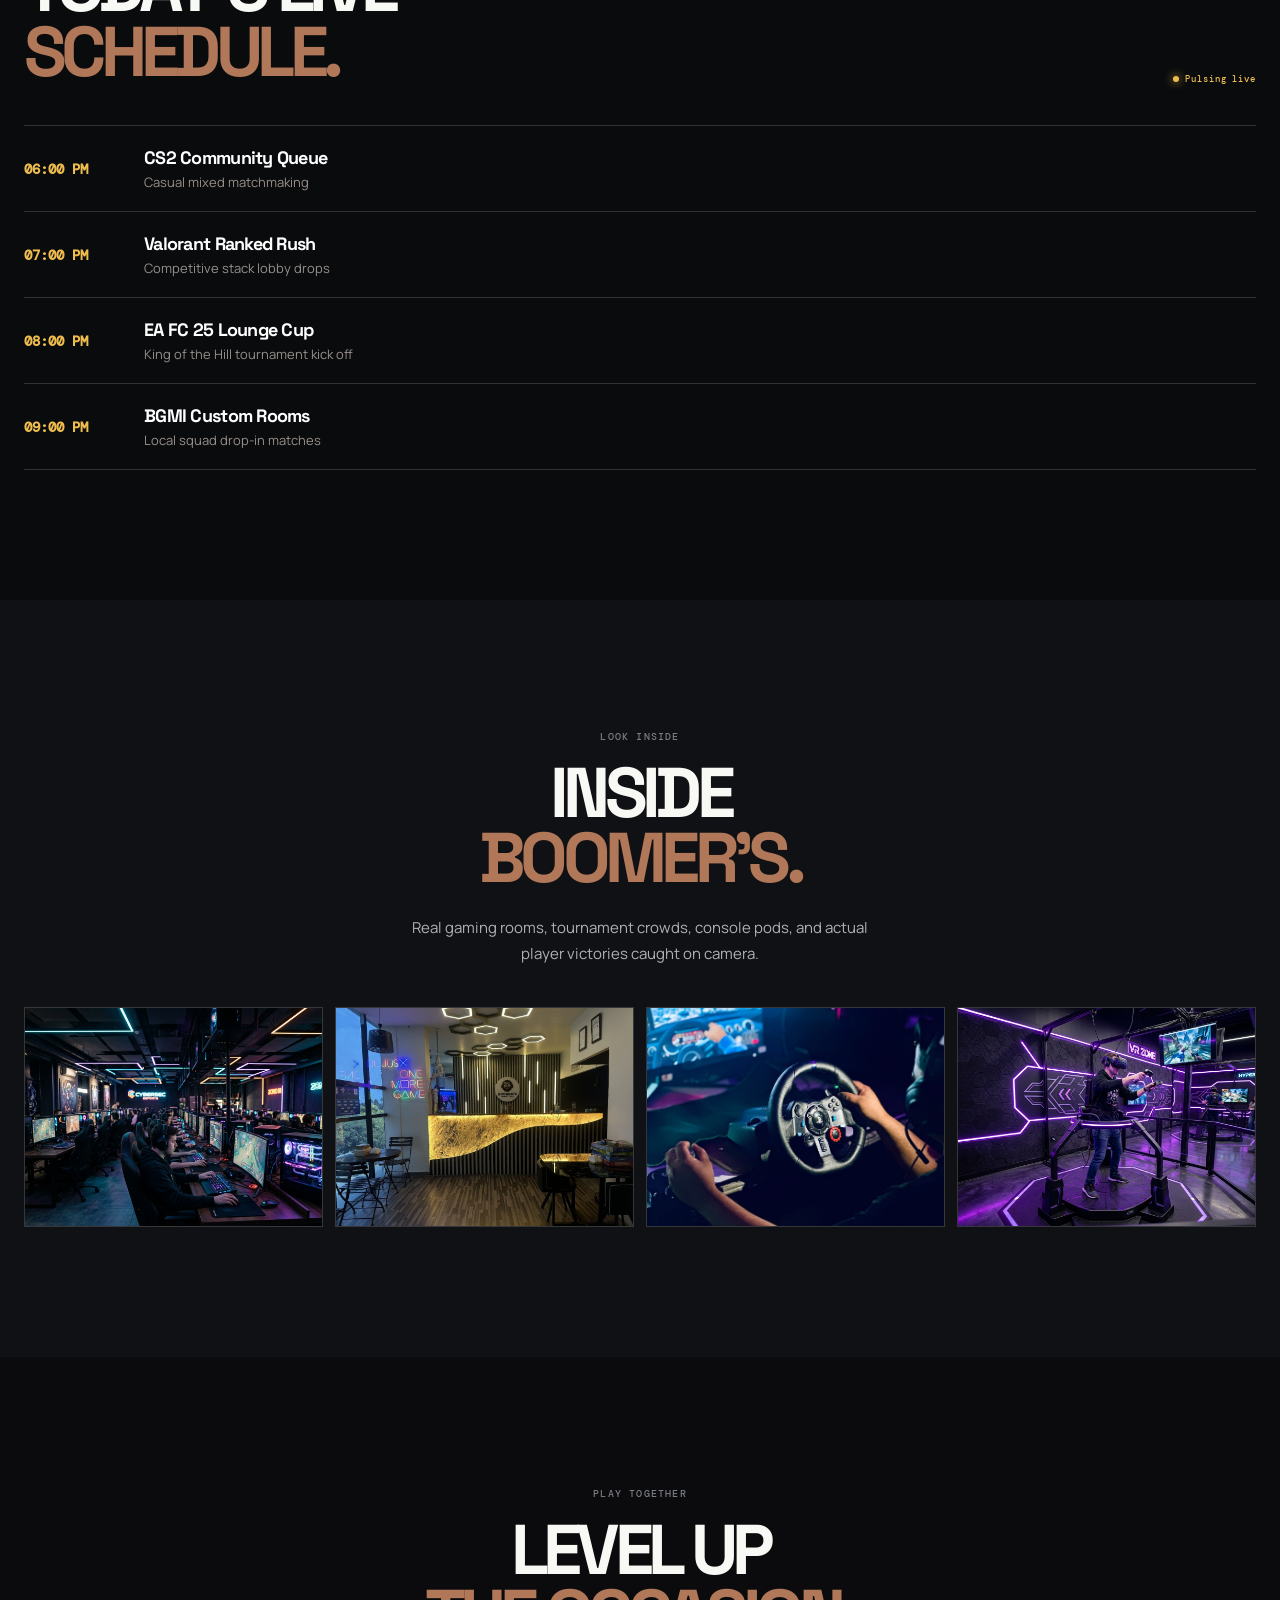
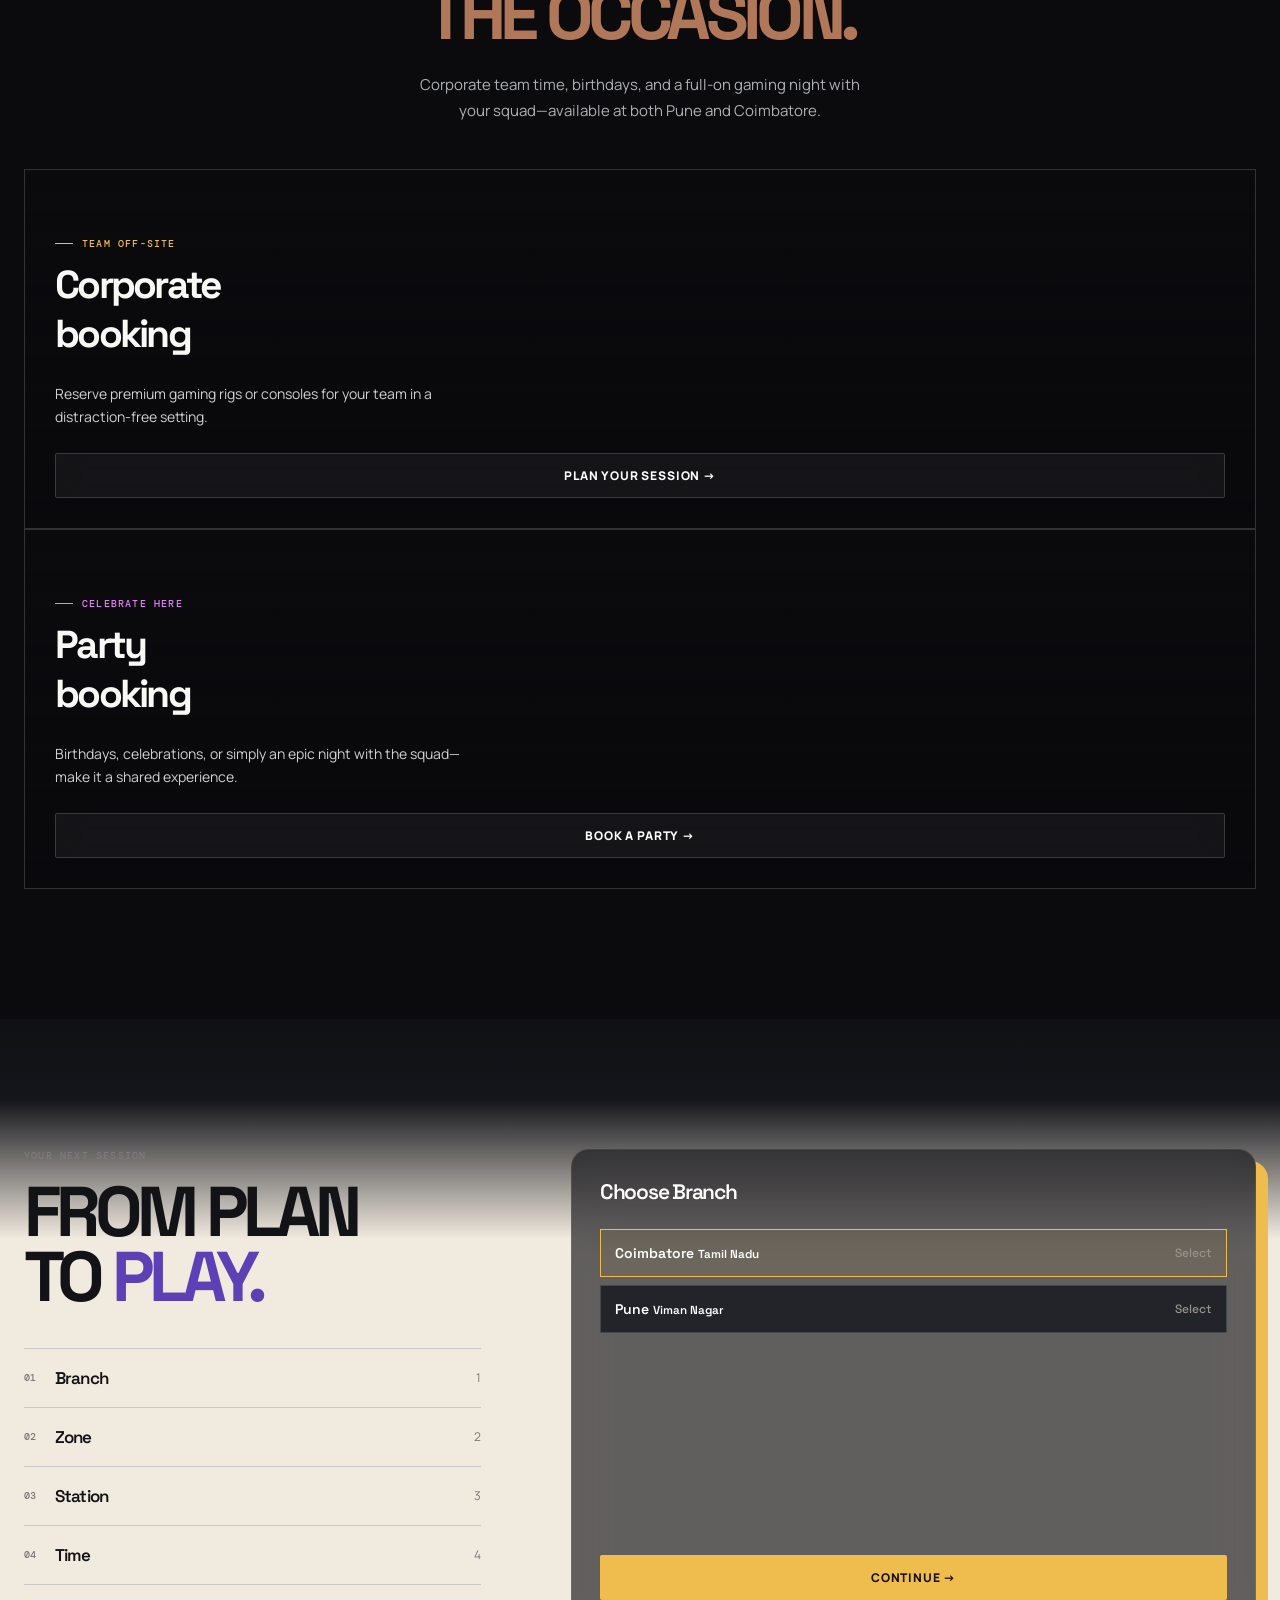
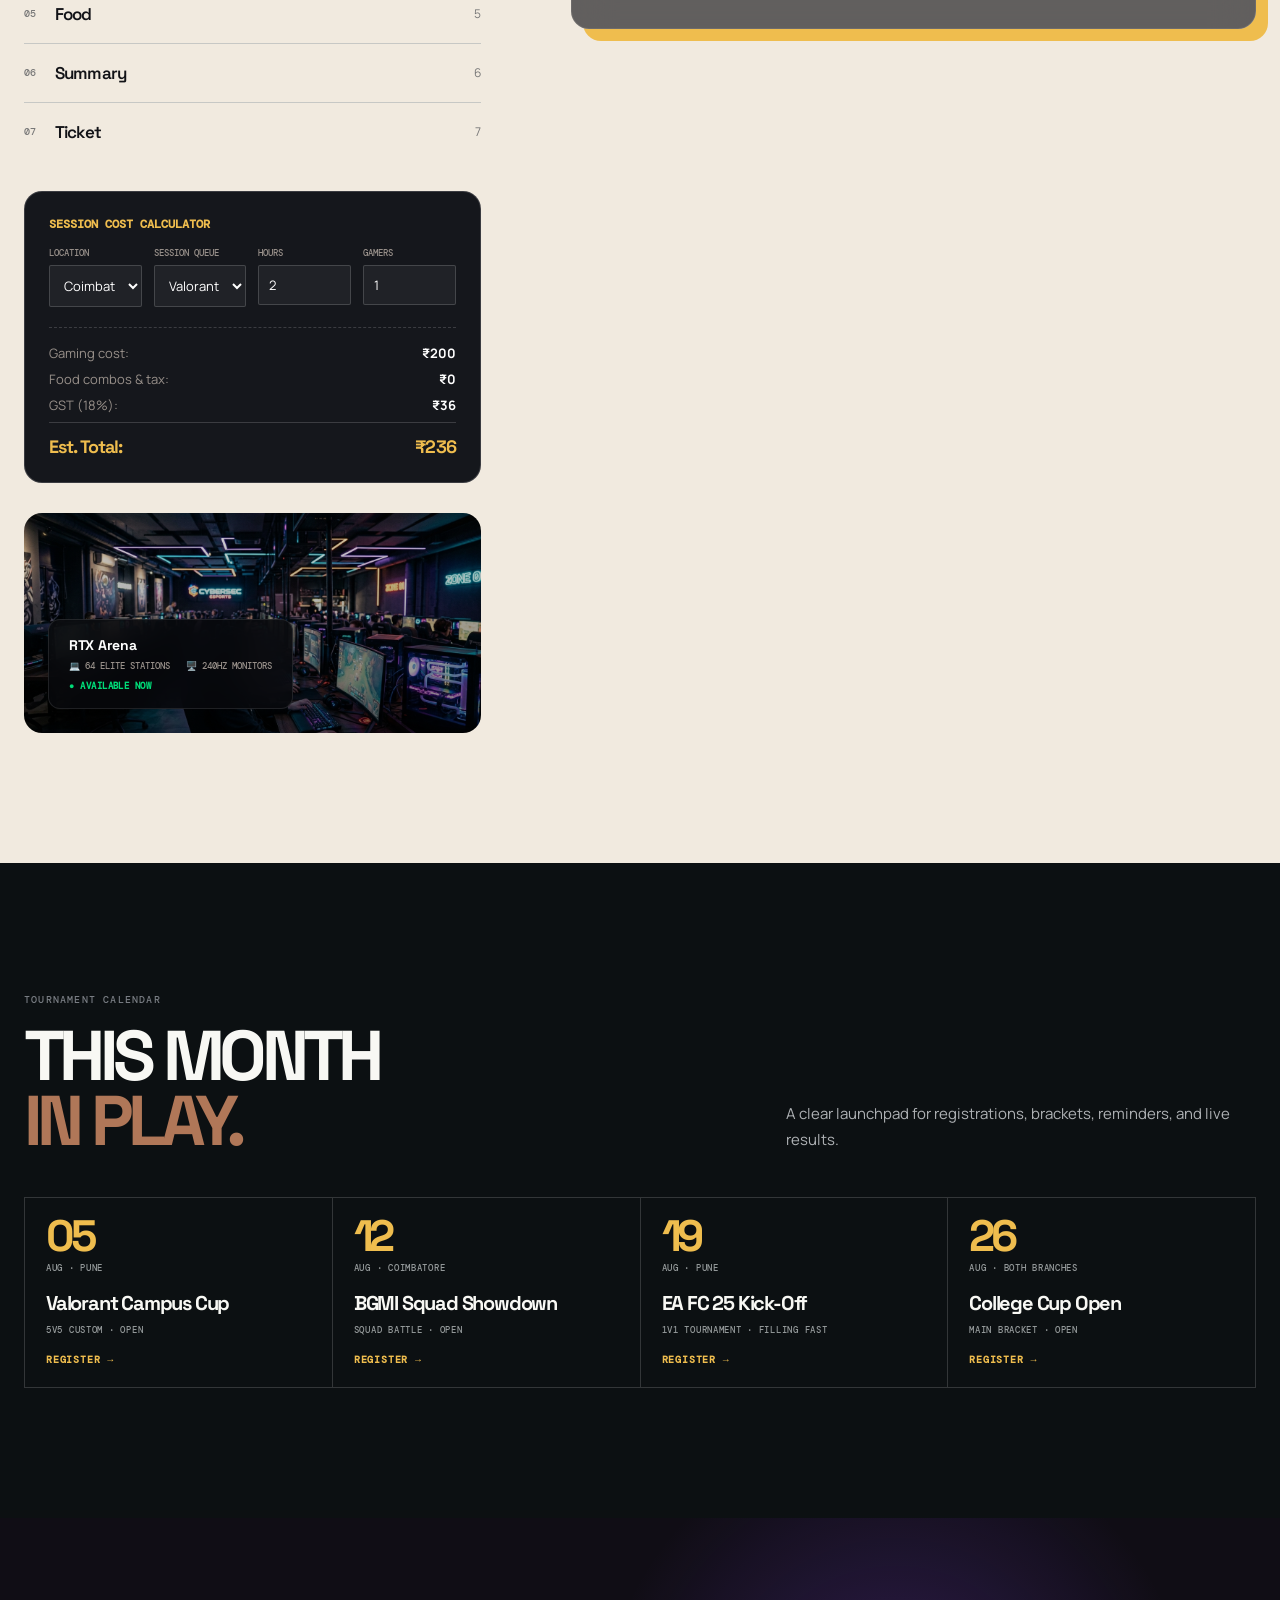
==== commit a01f0481: "Enhance loader screen with pulsing logo, remove loadout gallery, map real game library covers and re" ====
--- a/index.html
+++ b/index.html
@@ -28,11 +28,7 @@
 
   <!-- Loading Screen (Phase 4) -->
   <div id="loader" role="status" aria-live="polite">
-    <div class="loader-logo">BOOMER'<i>S</i></div>
-    <div class="loader-bar-wrap">
-      <div class="loader-bar"></div>
-    </div>
-    <div class="loader-status">Loading Arena...</div>
+    <img src="assets/images/logo.png" alt="Boomer's Gaming Cafe logo" class="loader-logo-img">
   </div>
 
   <!-- Desktop Sticky Booking Header (Phase 1/4) -->
@@ -52,7 +48,7 @@
   <nav class="nav" aria-label="Main Navigation">
     <a class="brand" href="#top">
       <img class="brand-mark" src="assets/images/logo.png" alt="Boomer's Gaming Café logo">
-      BOOMER'<i>S</i>
+      BOOMERS Gaming Cafe
     </a>
     <div class="nav-links">
       <a href="#play">Games</a>
@@ -306,7 +302,7 @@
             </div>
           </div>
           
-          <div class="cafe-photo" style="background-image: url('assets/images/boomers_cafe_food.jpg'); height: 350px; border-radius: 18px; border: 1px solid var(--line);">
+          <div class="cafe-photo" style="background-image: url('assets/images/cafe-background.jpg'); height: 350px; border-radius: 18px; border: 1px solid var(--line);">
             <span class="photo-tag">The Kitchen · Fresh Upgrades</span>
           </div>
         </div>
@@ -355,14 +351,6 @@
           <!-- Loaded Dynamically from menu.js -->
         </div>
 
-        <!-- Food Loadout Masonry Gallery -->
-        <div class="reveal" style="margin-top: 60px; border-top: 1px solid var(--line); padding-top: 50px;">
-          <h3 style="font: 700 16px var(--mono); color: #fff; text-transform: uppercase; margin-bottom: 24px; letter-spacing: 0.15em;">📸 Loadout Gallery</h3>
-          <div class="gallery-grid" id="foodMasonryGallery" style="display: grid; grid-template-columns: repeat(auto-fit, minmax(200px, 1fr)); gap: 15px;">
-            <!-- Populated dynamically in menu.js -->
-          </div>
-        </div>
-        
       </div>
     </section>
 
@@ -459,11 +447,11 @@
           <p class="section-intro">Competitive esports, big-screen couch sessions, and a game library that gives every squad a reason to return.</p>
         </div>
         <div class="library-grid reveal">
-          <div class="library-game" style="--cover:url('assets/images/boomers_pc_lounge.jpg')"><small>PC</small><b>VALORANT</b></div>
-          <div class="library-game" style="--cover:url('assets/images/boomers_pc_lounge.jpg')"><small>PC</small><b>DOTA 2</b></div>
-          <div class="library-game" style="--cover:url('assets/images/boomers_pc_lounge.jpg')"><small>PC</small><b>CS2</b></div>
-          <div class="library-game" style="--cover:url('assets/images/boomers_pc_lounge.jpg')"><small>PS5</small><b>EA FC</b></div>
-          <div class="library-game" style="--cover:url('assets/images/boomers_pc_lounge.jpg')"><small>PS5</small><b>TEKKEN</b></div>
+          <div class="library-game" style="--cover:url('assets/images/Valorant_cover.jpg')"><small>PC</small><b>VALORANT</b></div>
+          <div class="library-game" style="--cover:url('assets/images/dota2.jpeg')"><small>PC</small><b>DOTA 2</b></div>
+          <div class="library-game" style="--cover:url('assets/images/cs2.jpeg')"><small>PC</small><b>CS2</b></div>
+          <div class="library-game" style="--cover:url('assets/images/fc.webp')"><small>PS5</small><b>EA FC</b></div>
+          <div class="library-game" style="--cover:url('assets/images/tekken.jpeg')"><small>PS5</small><b>TEKKEN</b></div>
         </div>
       </div>
     </section>
@@ -702,7 +690,7 @@
             <img src="assets/images/boomers_pc_lounge.jpg" alt="PC Gaming Setup Lounge">
           </div>
           <div class="gallery-item" onclick="openLightbox(1)">
-            <img src="assets/images/boomers_cafe_food.jpg" alt="Esports Cafe Kitchen">
+            <img src="assets/images/cafe-background.jpg" alt="Esports Cafe Kitchen">
           </div>
           <div class="gallery-item" onclick="openLightbox(2)">
             <img src="assets/images/boomers_racing_sim.jpg" alt="Sim Racing cockpit">
--- a/assets/css/main.css
+++ b/assets/css/main.css
@@ -1349,7 +1349,7 @@
 .cafe-photo {
   height: 560px;
   background: linear-gradient(0deg, rgba(38, 23, 15, 0.25), rgba(38, 23, 15, 0.05)),
-              url('../images/boomers_cafe_food.jpg') center/cover;
+              url('../images/cafe-background.jpg') center/cover;
   position: relative;
 }
 
--- a/assets/css/animations.css
+++ b/assets/css/animations.css
@@ -54,43 +54,29 @@
   pointer-events: none;
 }
 
-.loader-logo {
-  font: 800 36px var(--display);
-  letter-spacing: -2px;
-  margin-bottom: 20px;
+.loader-logo-img {
+  width: 90px;
+  height: 90px;
+  object-fit: contain;
+  animation: logoPulse 1.5s infinite ease-in-out;
 }
 
-.loader-logo i {
-  color: var(--lime);
-  font-style: normal;
-}
-
-.loader-bar-wrap {
-  width: 200px;
-  height: 2px;
-  background: rgba(255, 255, 255, 0.1);
-  position: relative;
-  overflow: hidden;
-  border-radius: 4px;
-}
-
-.loader-bar {
-  position: absolute;
-  left: 0;
-  top: 0;
-  height: 100%;
-  width: 0%;
-  background: var(--lime);
-  box-shadow: 0 0 10px var(--lime);
-  transition: width 0.1s linear;
-}
-
-.loader-status {
-  margin-top: 10px;
-  font: 500 10px var(--mono);
-  letter-spacing: 0.1em;
-  color: var(--muted);
-  text-transform: uppercase;
+@keyframes logoPulse {
+  0% {
+    transform: scale(0.92);
+    opacity: 0.45;
+    filter: drop-shadow(0 0 8px rgba(195, 232, 59, 0.25));
+  }
+  50% {
+    transform: scale(1.06);
+    opacity: 1;
+    filter: drop-shadow(0 0 28px rgba(195, 232, 59, 0.8));
+  }
+  100% {
+    transform: scale(0.92);
+    opacity: 0.45;
+    filter: drop-shadow(0 0 8px rgba(195, 232, 59, 0.25));
+  }
 }
 
 /* Custom Cursor Glow */
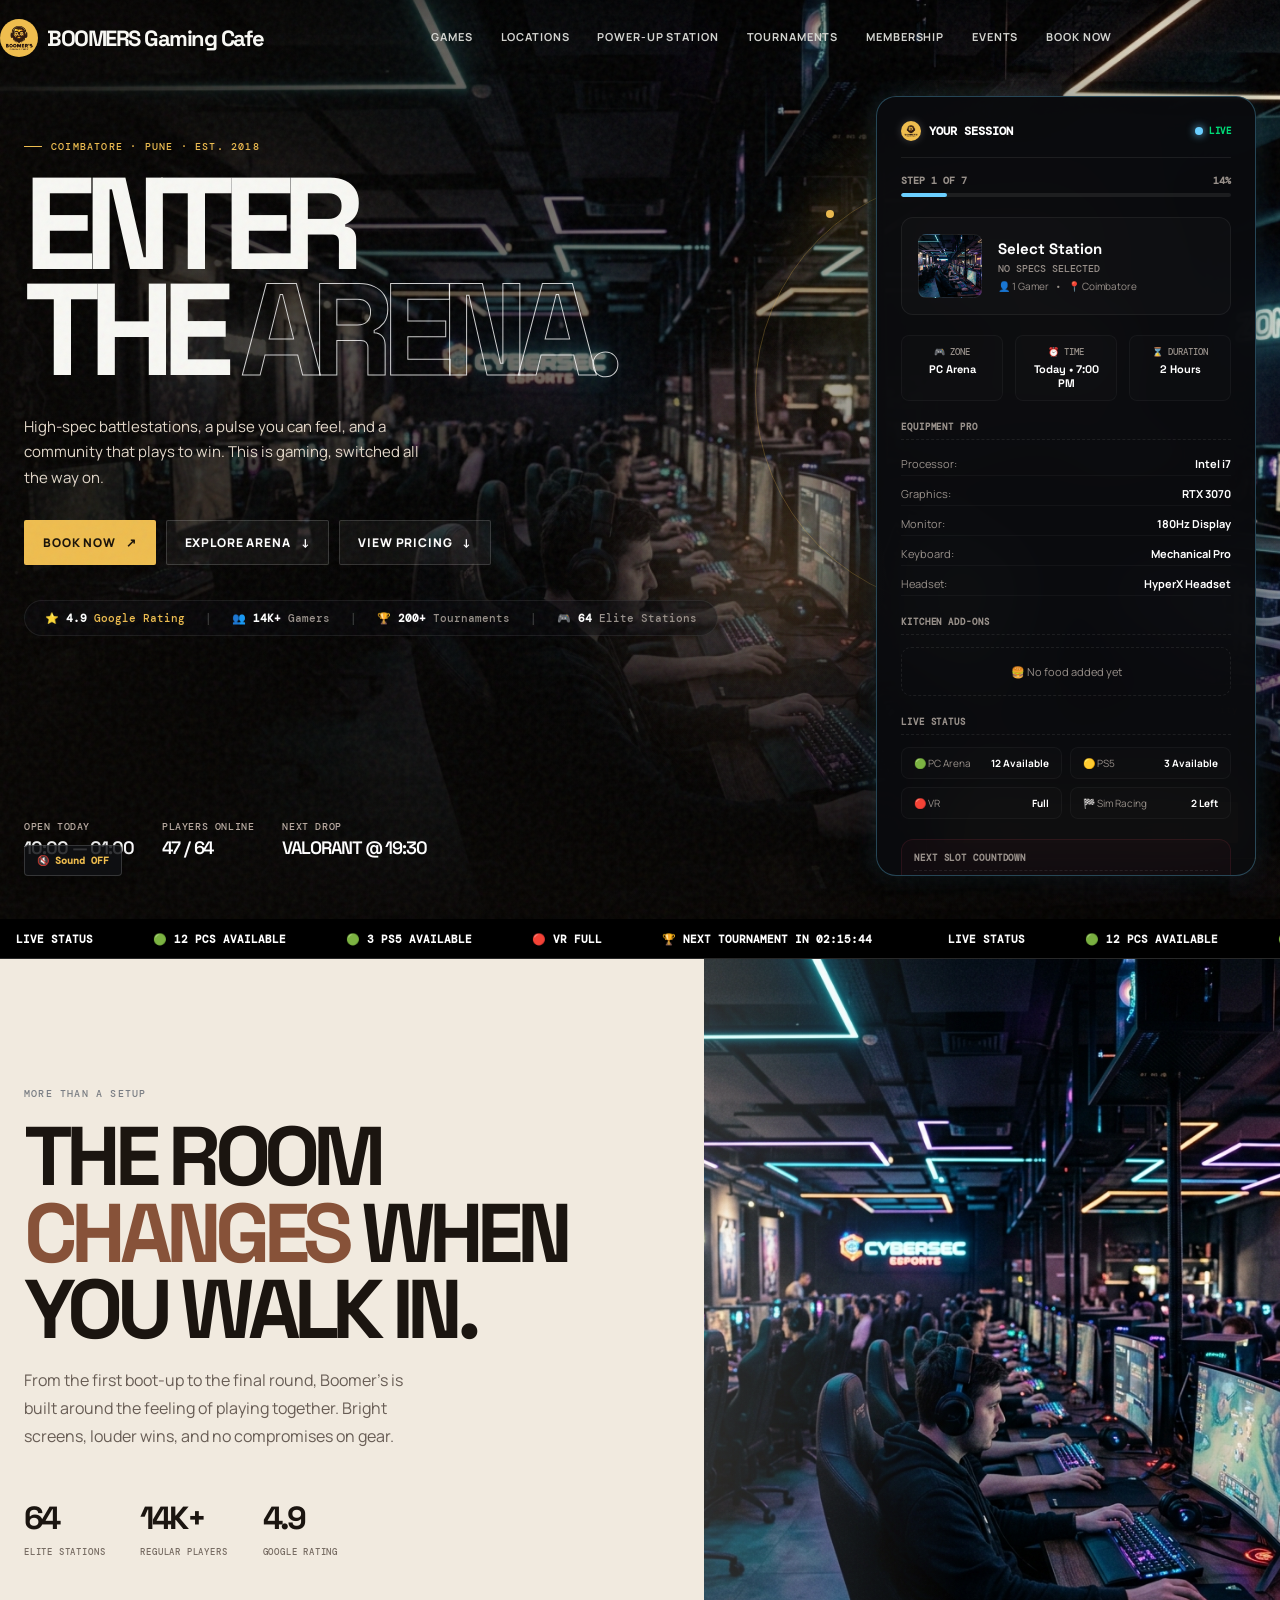
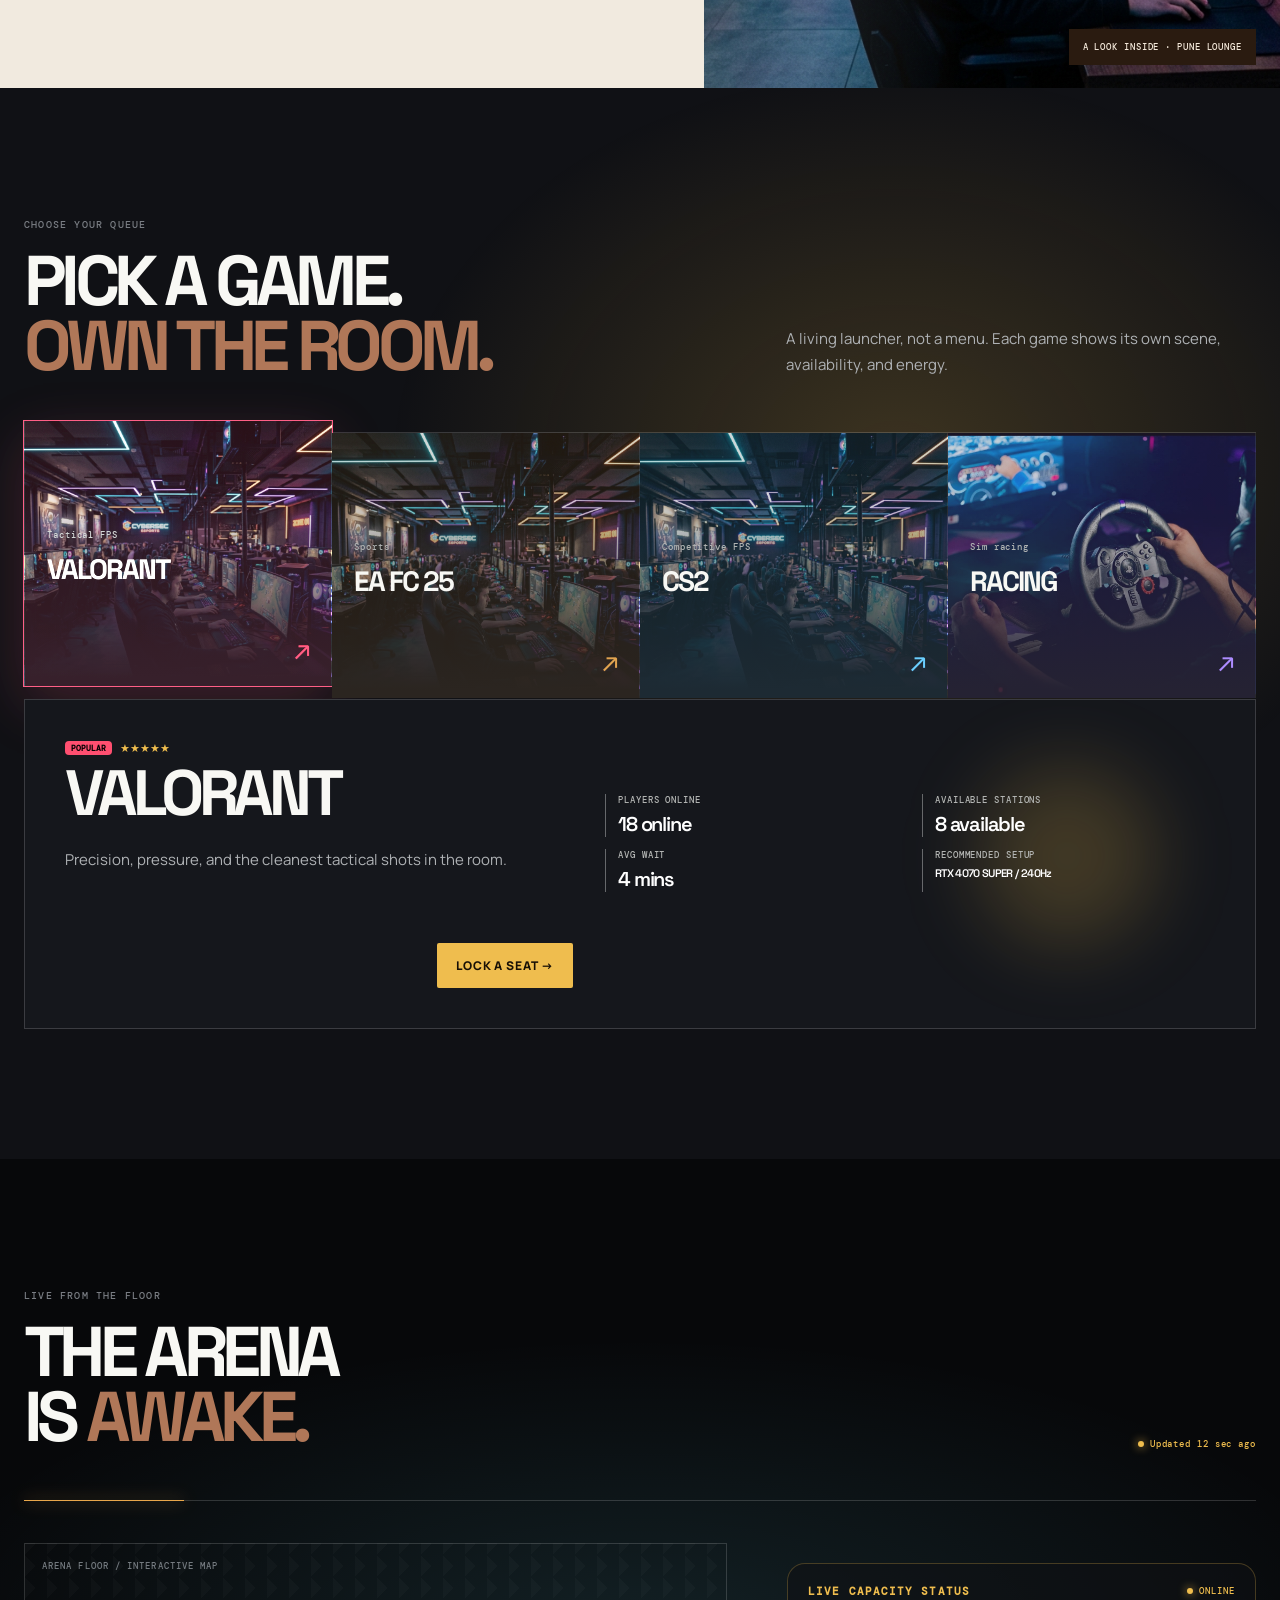
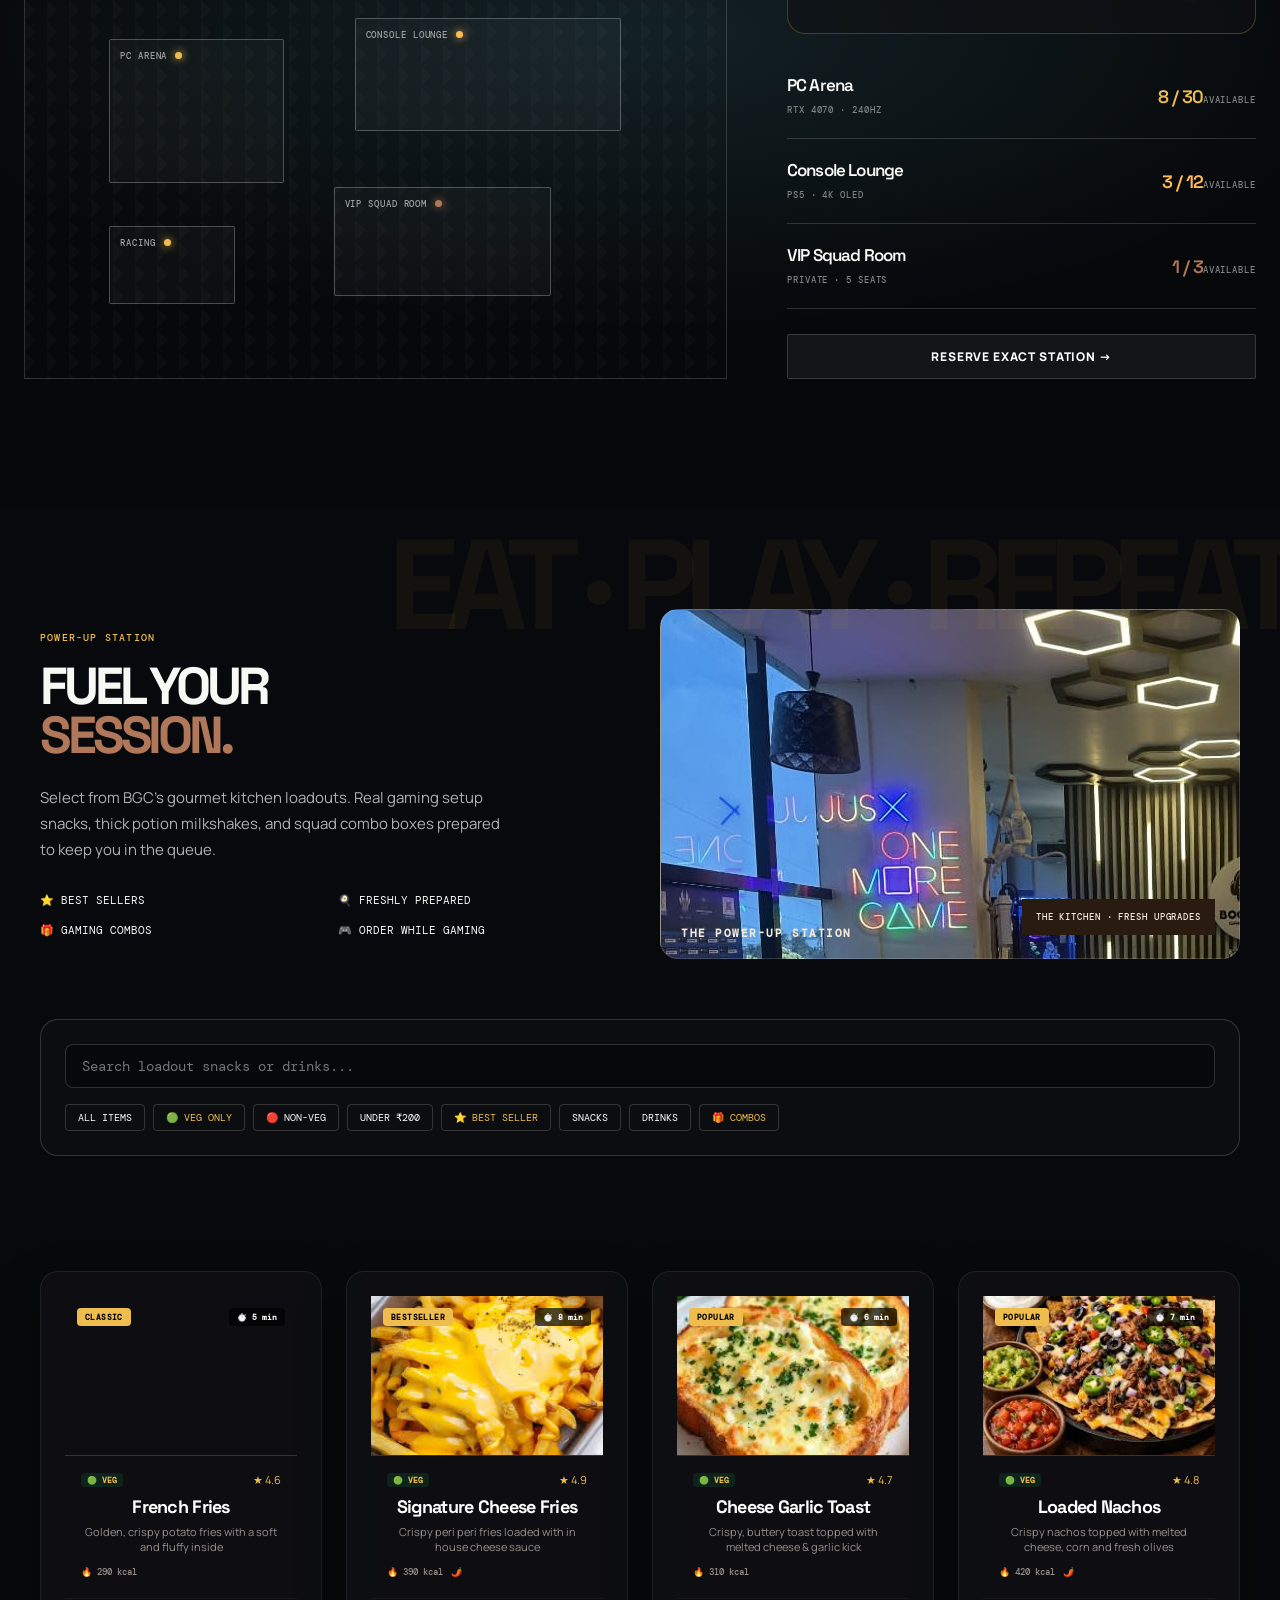
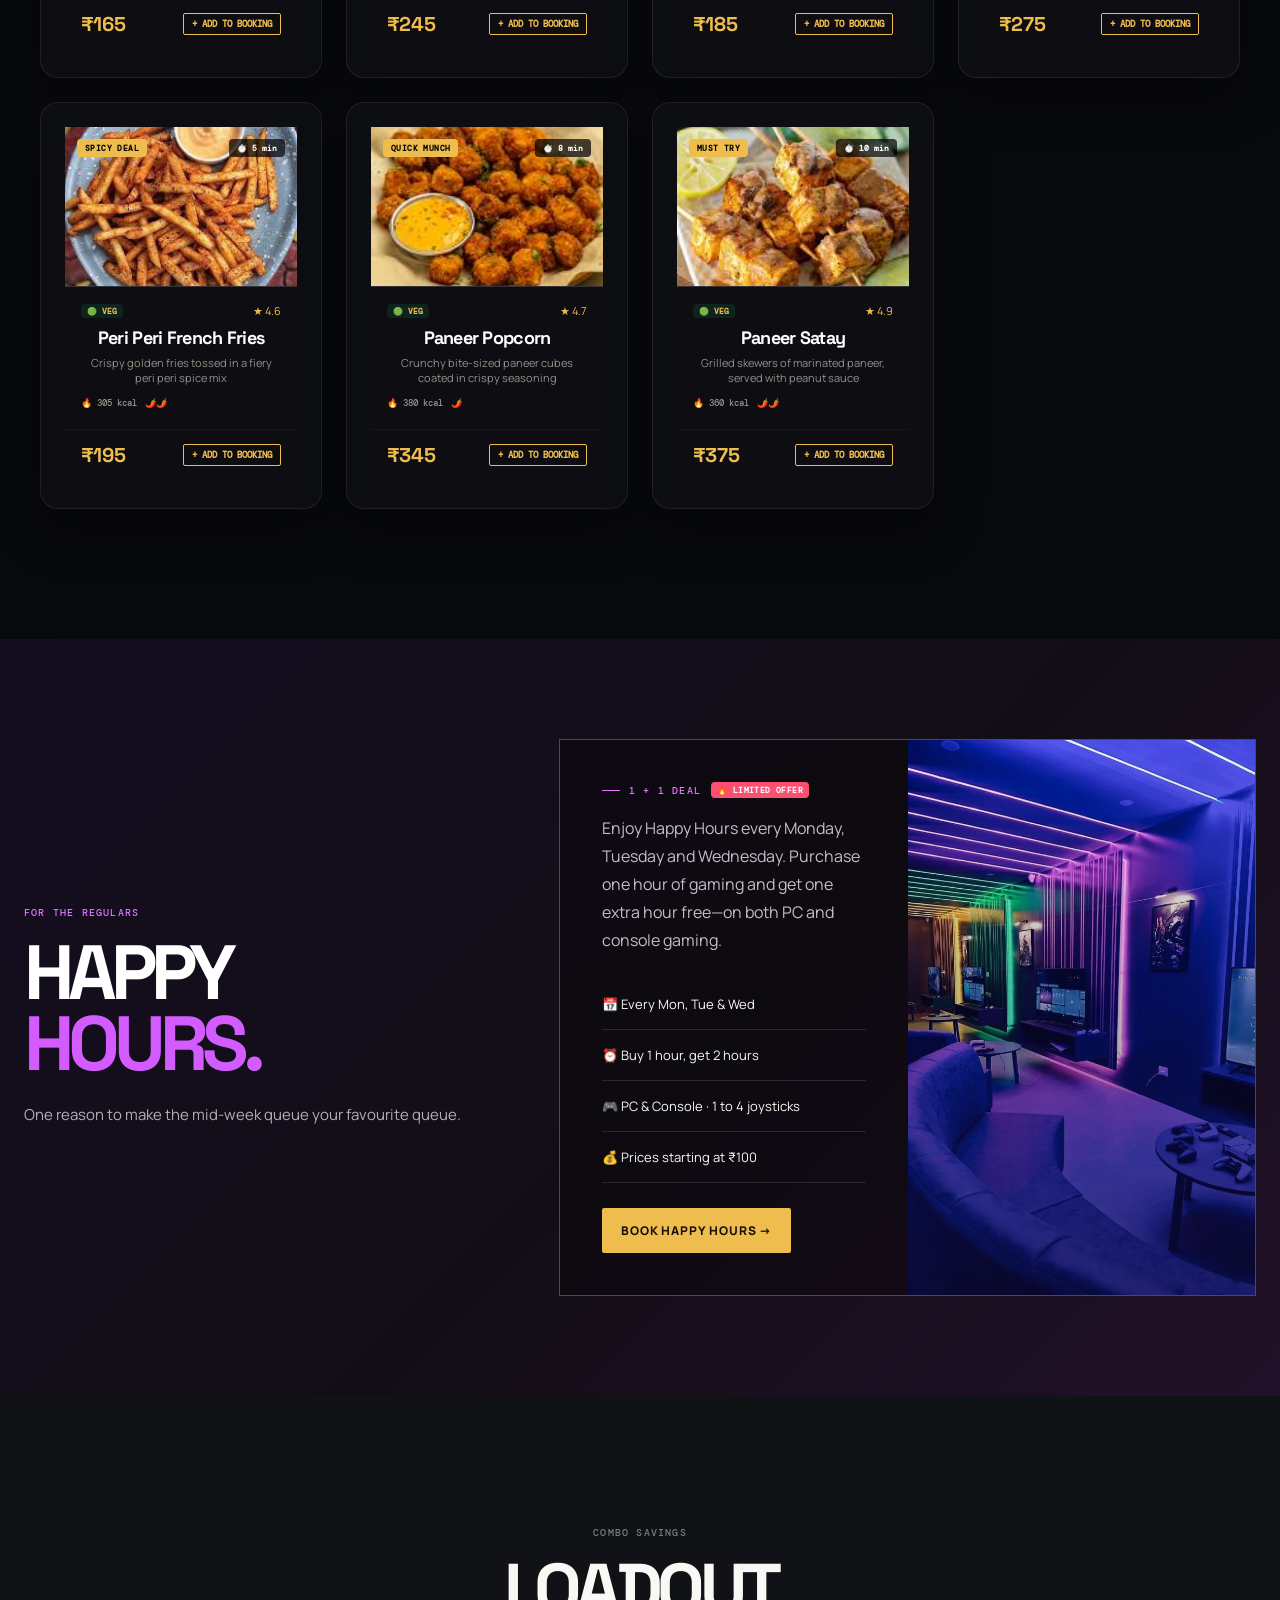
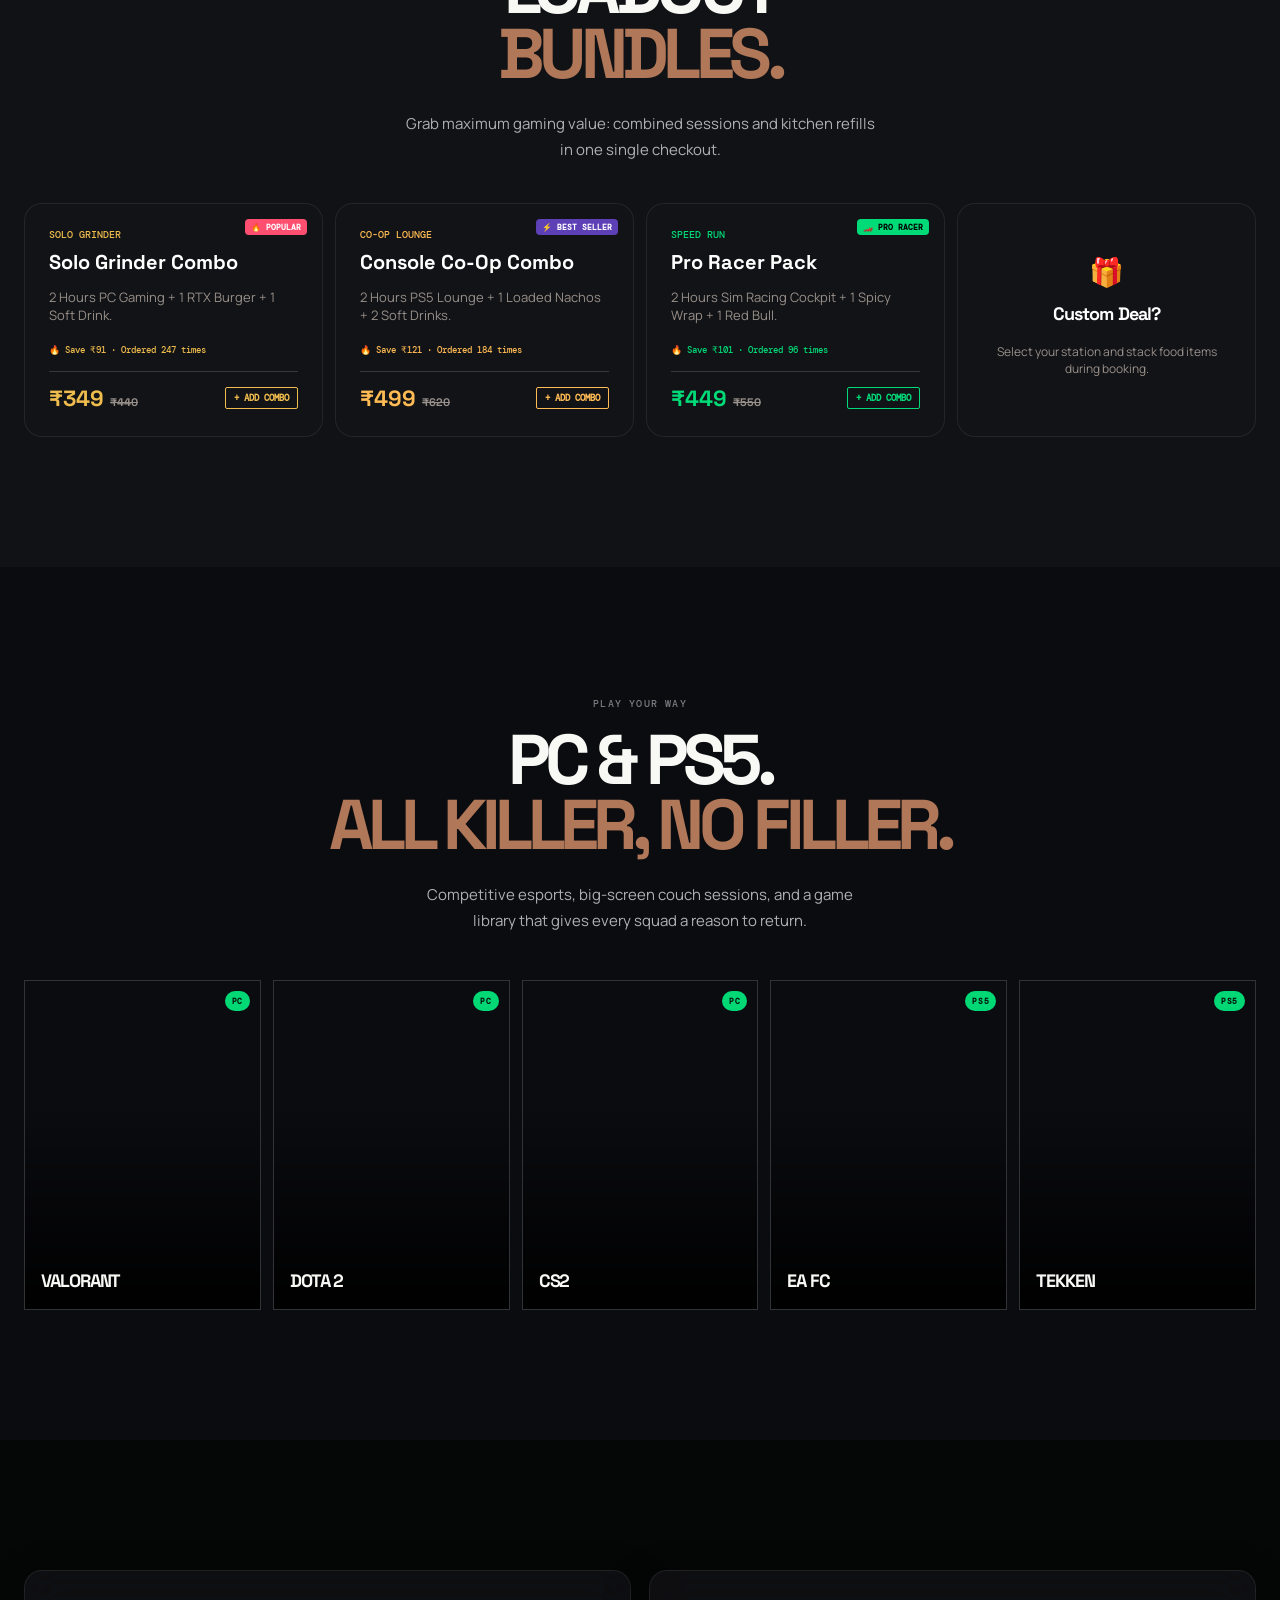
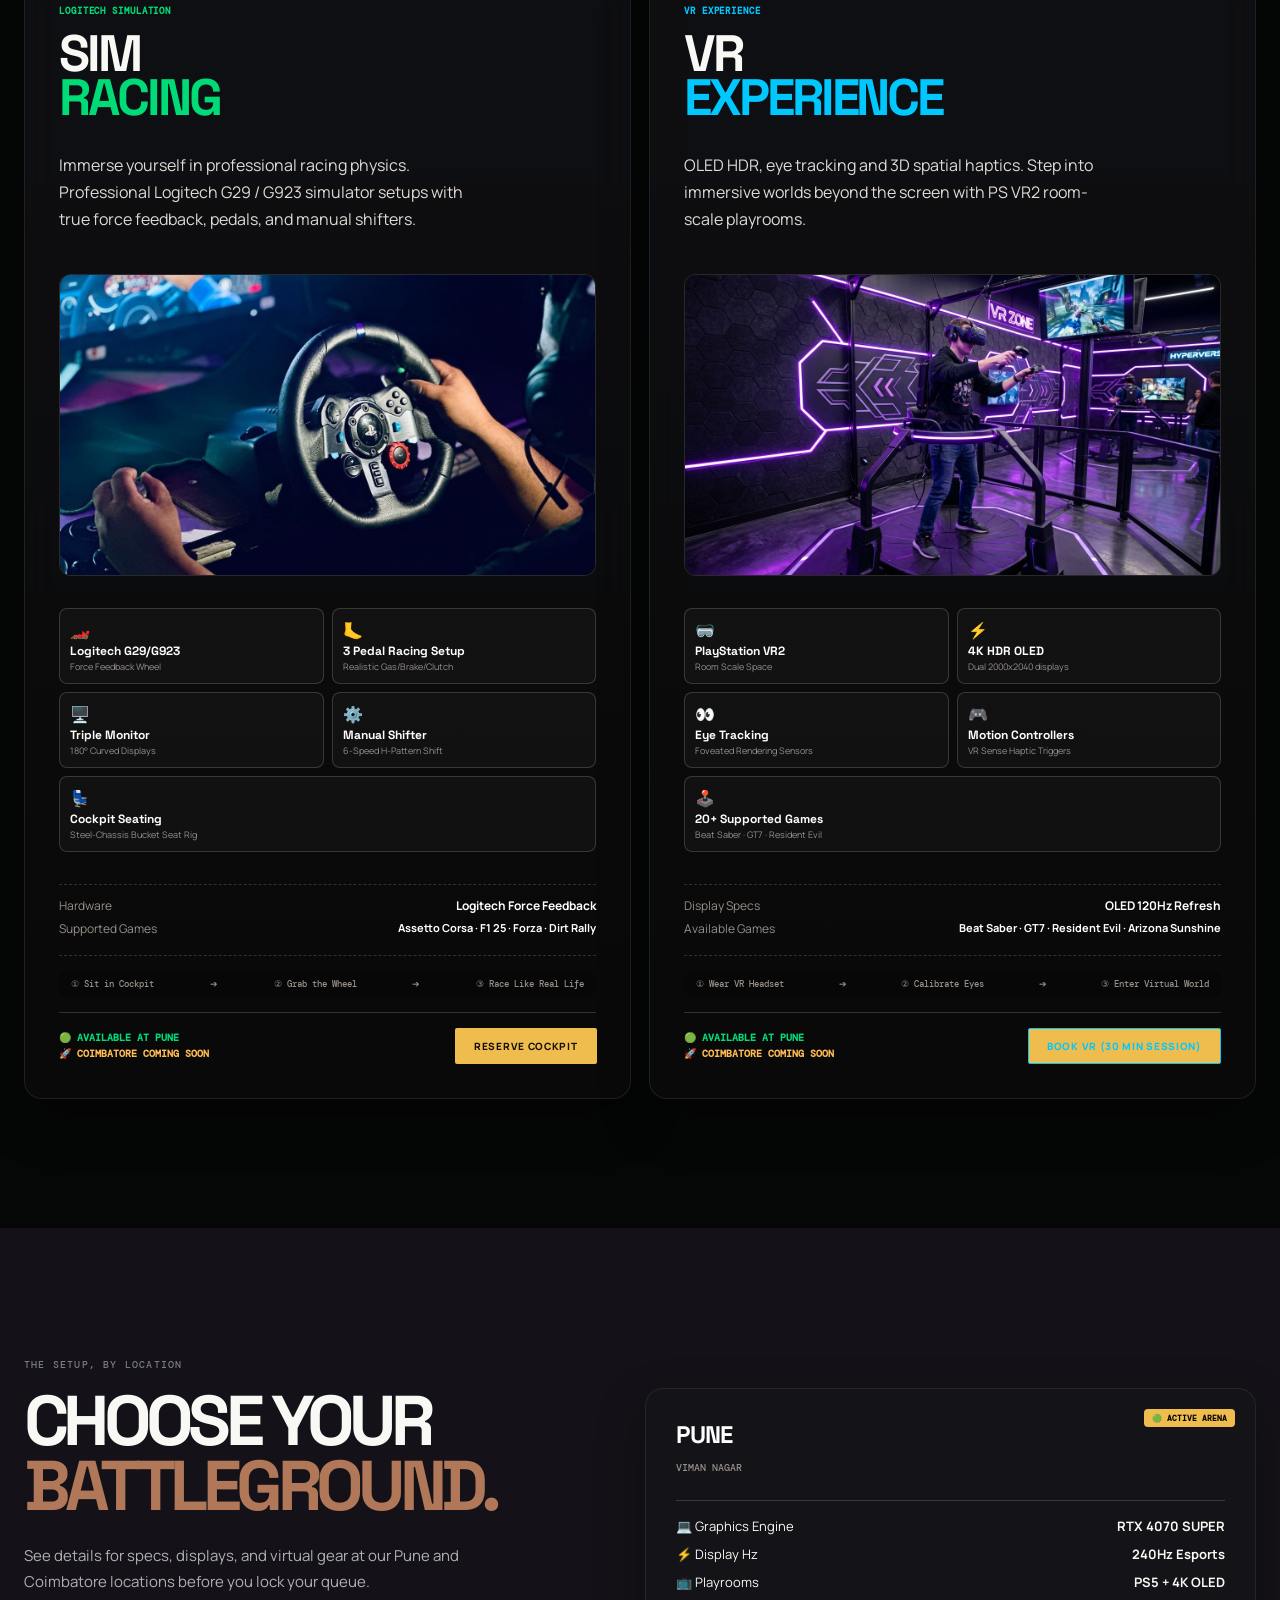
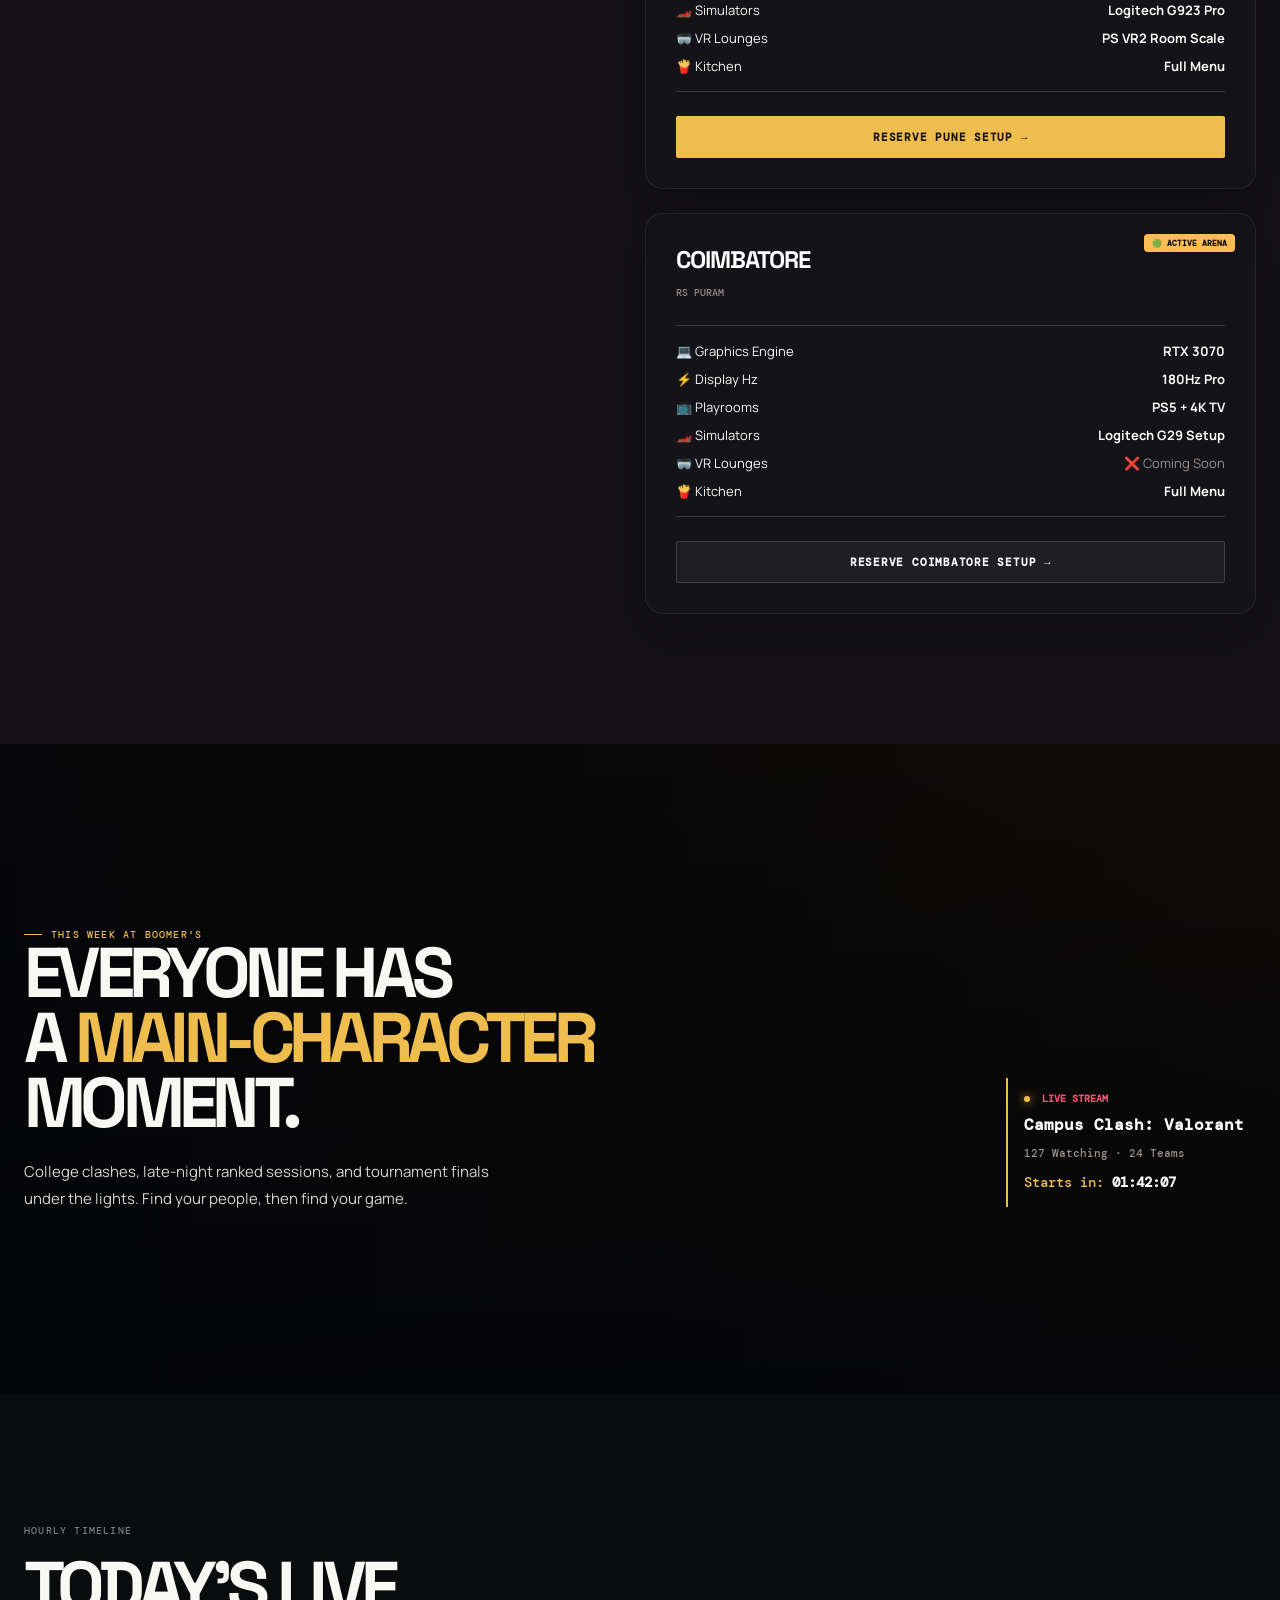
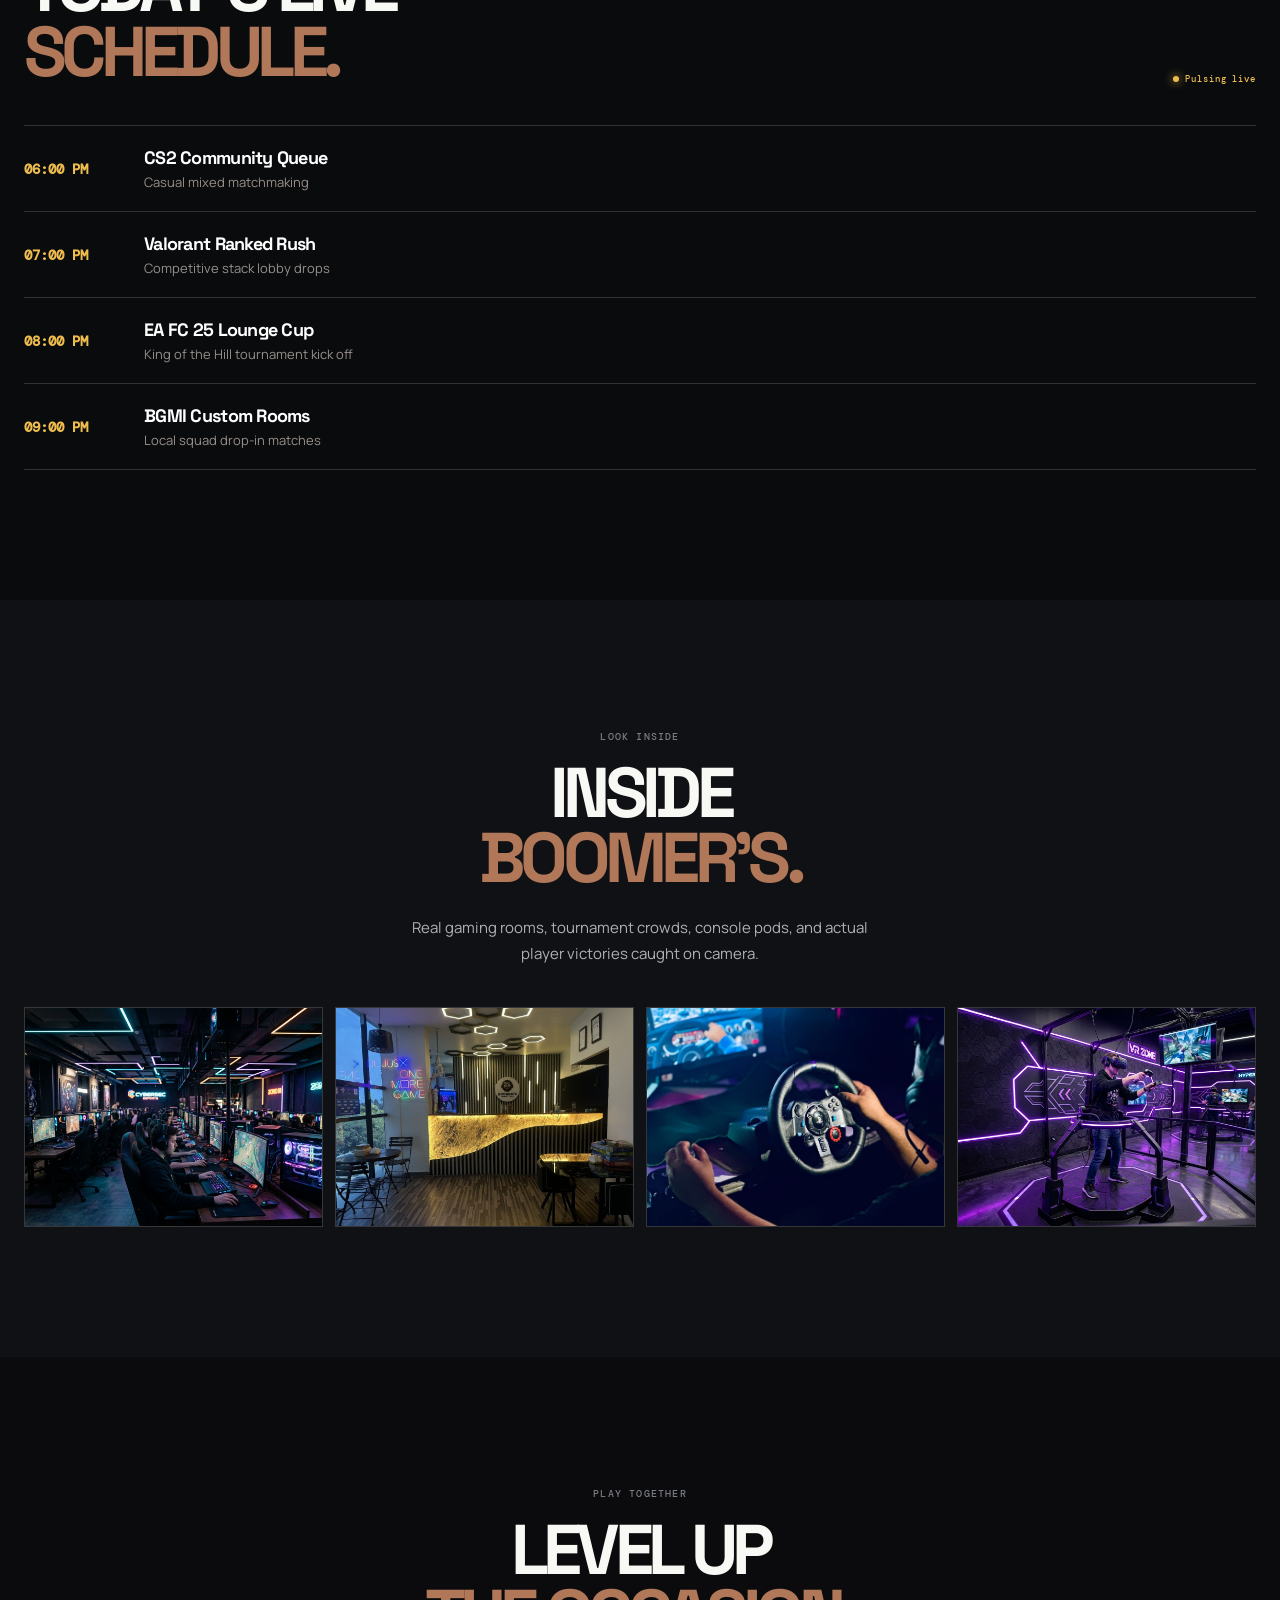
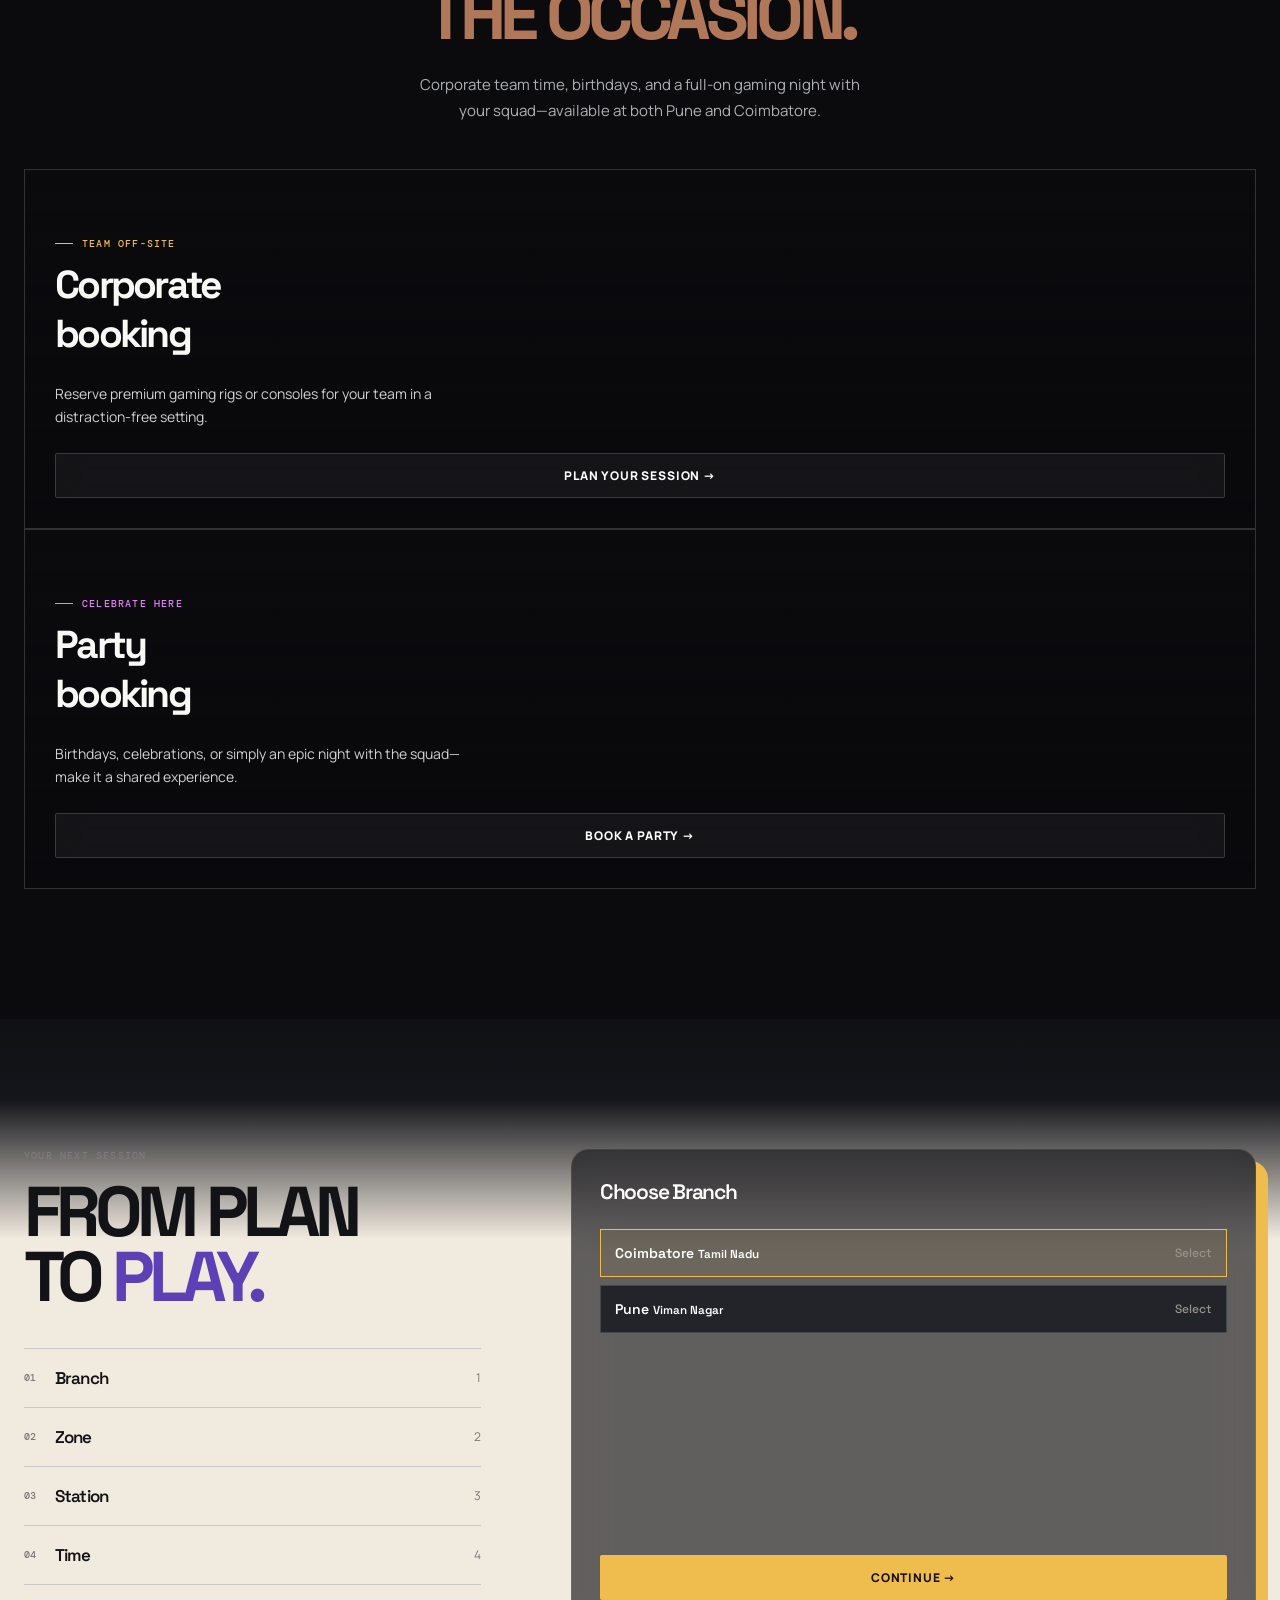
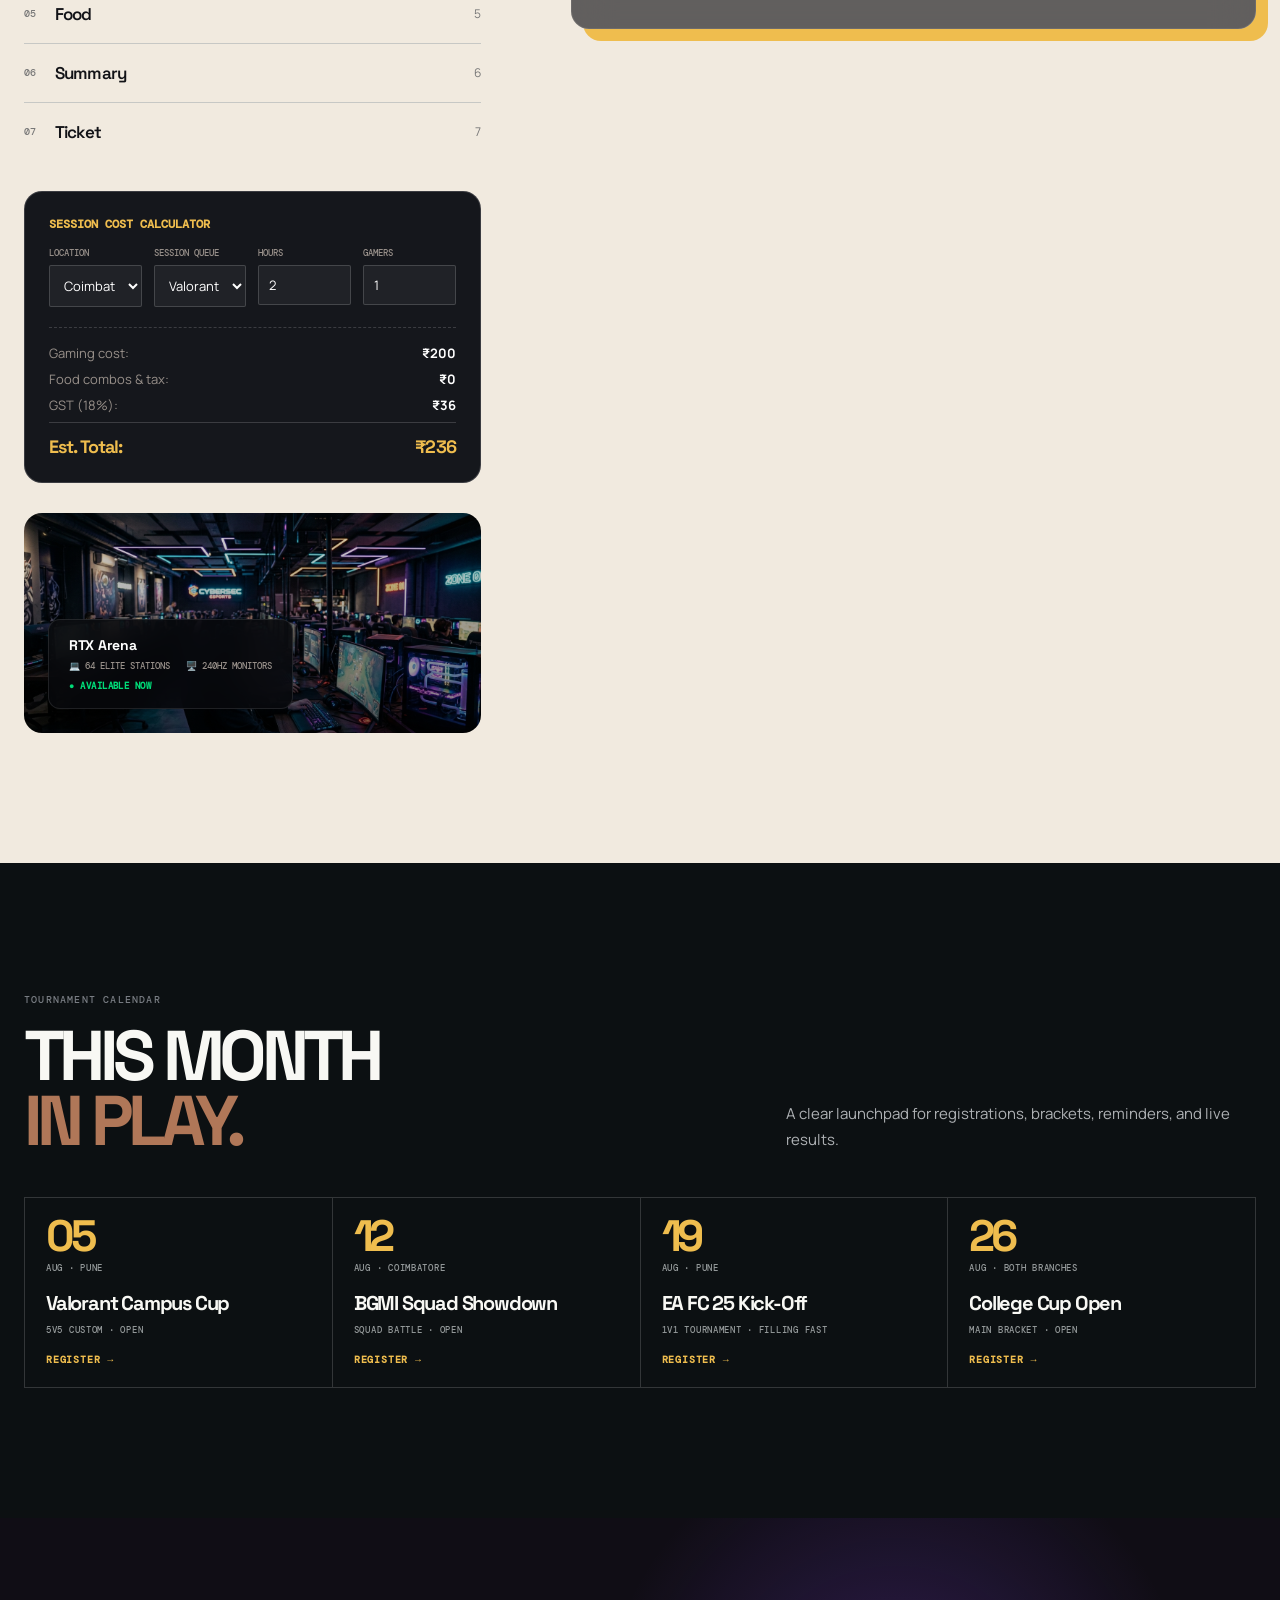
==== commit 30b5eac9: "Implement Premium Session HUD Dashboard Panel with progress tracker, equipment specifications, dynam" ====
--- a/index.html
+++ b/index.html
@@ -1077,6 +1077,181 @@
   </div>
 
 
+  <!-- Premium Session HUD Widget -->
+  <aside class="premium-session-hud active" id="premiumSessionHUD" aria-label="Premium Session HUD">
+    <!-- Close button for mobile drawer -->
+    <button class="hud-close-btn" id="hudCloseBtn" aria-label="Close HUD">&times;</button>
+    
+    <div class="hud-header">
+      <div style="display: flex; align-items: center; gap: 8px;">
+        <img class="brand-mark" src="assets/images/logo.png" style="width: 20px; height: 20px; filter: drop-shadow(0 0 4px rgba(255,255,255,0.2));" alt="logo">
+        <h4 style="font: 700 12px var(--mono); color: #fff; margin: 0; text-transform: uppercase;">YOUR SESSION</h4>
+      </div>
+      <div style="display: flex; align-items: center; gap: 6px;">
+        <span class="hud-status-dot"></span>
+        <span style="font: 700 9px var(--mono); color: #00db78; text-transform: uppercase; letter-spacing: 0.05em;">LIVE</span>
+      </div>
+    </div>
+
+    <!-- Progress Indicator -->
+    <div class="hud-progress-block">
+      <div class="hud-progress-label">
+        <span id="hudProgressText">STEP 1 OF 7</span>
+        <span id="hudProgressPercent">14%</span>
+      </div>
+      <div class="hud-progress-bar-wrap">
+        <div class="hud-progress-bar" id="hudProgressBar" style="width: 14%;"></div>
+      </div>
+    </div>
+
+    <!-- Station Details & Thumbnail -->
+    <div class="hud-station-preview">
+      <div class="hud-station-thumb" id="hudStationThumb" style="background-image: url('assets/images/boomers_pc_lounge.jpg');"></div>
+      <div class="hud-station-info">
+        <h3 id="hudStationName">Browse Stations</h3>
+        <p id="hudStationSpecs">No Specs Available</p>
+        <div style="display: flex; gap: 6px; align-items: center; font-size: 10px; color: var(--muted); margin-top: 4px;">
+          <span>👤 <span id="hudPlayersCount">1 Gamer</span></span>
+          <span>•</span>
+          <span>📍 <span id="hudBranchName">Coimbatore</span></span>
+        </div>
+      </div>
+    </div>
+
+    <!-- Session Details List -->
+    <div class="hud-details-list">
+      <div class="hud-details-item">
+        <span>🎮 Zone</span>
+        <strong id="hudZoneName">PC Arena</strong>
+      </div>
+      <div class="hud-details-item">
+        <span>⏰ Time</span>
+        <strong id="hudTimeSlot">Today • 7:00 PM</strong>
+      </div>
+      <div class="hud-details-item">
+        <span>⌛ Duration</span>
+        <strong id="hudDurationText">2 Hours</strong>
+      </div>
+    </div>
+
+    <!-- Gaming Equipment Preview -->
+    <div class="hud-equipment-block" id="hudEquipmentBlock">
+      <div class="hud-section-title">EQUIPMENT PRO</div>
+      <ul class="hud-eq-list" id="hudEqList">
+        <li><span>Processor:</span><strong>Intel i7</strong></li>
+        <li><span>Graphics:</span><strong>RTX 3070</strong></li>
+        <li><span>Monitor:</span><strong>240Hz Display</strong></li>
+        <li><span>Keyboard:</span><strong>Mechanical Keyboard</strong></li>
+        <li><span>Headset:</span><strong>HyperX Headset</strong></li>
+      </ul>
+    </div>
+
+    <!-- Kitchen Section -->
+    <div class="hud-kitchen-block" id="hudKitchenBlock">
+      <div class="hud-section-title">KITCHEN ADD-ONS</div>
+      <div class="hud-food-cards" id="hudFoodCards">
+        <!-- Mini cards loaded dynamically in menu.js -->
+        <div class="hud-food-empty">🍔 No food added yet</div>
+      </div>
+    </div>
+
+    <!-- Live Status strip -->
+    <div class="hud-live-status-block">
+      <div class="hud-section-title">LIVE STATUS</div>
+      <div class="hud-status-grid">
+        <div class="hud-status-card">
+          <span>🟢 PC Arena</span>
+          <b>12 Available</b>
+        </div>
+        <div class="hud-status-card">
+          <span>🟡 PS5</span>
+          <b>3 Available</b>
+        </div>
+        <div class="hud-status-card">
+          <span>🔴 VR</span>
+          <b>Full</b>
+        </div>
+        <div class="hud-status-card">
+          <span>🏁 Sim Racing</span>
+          <b>2 Left</b>
+        </div>
+      </div>
+    </div>
+
+    <!-- Live Countdown Section -->
+    <div class="hud-countdown-block" id="hudCountdownBlock">
+      <div class="hud-section-title">NEXT SLOT COUNTDOWN</div>
+      <div class="hud-countdown-row">
+        <div>
+          <span>Next Slot</span>
+          <strong id="hudNextSlotTime">07:30 PM</strong>
+        </div>
+        <div>
+          <span>Starts In</span>
+          <strong id="hudCountdownTimer">08m 42s</strong>
+        </div>
+      </div>
+    </div>
+
+    <!-- Pricing Summary (GST & Total) -->
+    <div class="hud-pricing-block">
+      <div class="hud-price-line">
+        <span>Gaming Cost</span>
+        <strong id="hudGamingCost">₹0</strong>
+      </div>
+      <div class="hud-price-line">
+        <span>Kitchen Add-ons</span>
+        <strong id="hudKitchenCost">₹0</strong>
+      </div>
+      <div class="hud-price-line">
+        <span>GST (18%)</span>
+        <strong id="hudGstCost">₹0</strong>
+      </div>
+      <div class="hud-price-line total">
+        <span>GRAND TOTAL</span>
+        <strong id="hudGrandTotal">₹0</strong>
+      </div>
+    </div>
+
+    <!-- Ticket Preview Section -->
+    <div class="hud-ticket-preview" id="hudTicketPreview" style="display: none;">
+      <div class="hud-section-title">YOUR TICKET</div>
+      <div class="hud-ticket-card">
+        <div class="hud-ticket-details">
+          <strong id="hudTicketZone">PC Arena</strong>
+          <span id="hudTicketStation">Station 12</span>
+          <span id="hudTicketTime">Today • 7:00 PM</span>
+        </div>
+        <div class="hud-ticket-qr">
+          <span style="font-size: 28px;">🔲</span>
+        </div>
+      </div>
+      <a href="#book" class="hud-ticket-link" onclick="window.bookingWizardShowStep(6)">View Ticket →</a>
+    </div>
+
+    <!-- Floating CTA -->
+    <div class="hud-cta-wrap">
+      <button class="hud-reserve-btn" id="hudReserveBtn" onclick="document.getElementById('book').scrollIntoView({behavior: 'smooth'}); if(window.bookingWizardShowStep){window.bookingWizardShowStep(5);}">
+        <span>LOCK MY STATION</span>
+        <span class="hud-btn-arrow">➔</span>
+      </button>
+    </div>
+
+    <!-- Achievement Strip at very bottom of card -->
+    <div class="hud-achievement-strip">
+      <div>⭐ 4.9 Rating</div>
+      <div>👥 14K Players</div>
+      <div>🏆 200+ Tourneys</div>
+      <div>⚡ Since 2018</div>
+    </div>
+  </aside>
+
+  <!-- Mobile Floating HUD Toggle Button -->
+  <button class="mobile-hud-toggle" id="mobileHUDToggleBtn" aria-label="View Session HUD">
+    <span class="hud-icon">🎮</span>
+    <span class="badge" id="mobileHUDCountBadge">0</span>
+  </button>
+
   <!-- Floating Availability Sidebar Widget -->
   <aside class="floating-avail-widget" id="floatingAvailWidget" aria-label="Live availability sidebar">
     <div class="floating-avail-title">Live Capacity</div>
--- a/assets/css/main.css
+++ b/assets/css/main.css
@@ -3013,8 +3013,8 @@
   font-family: var(--mono);
 }
 
-/* Mobile Cart Toggle Button */
-.mobile-cart-toggle {
+/* Mobile HUD Toggle Button */
+.mobile-hud-toggle {
   display: none;
   position: fixed;
   bottom: 24px;
@@ -3032,16 +3032,16 @@
   cursor: pointer;
   transition: transform 0.2s, background 0.2s;
 }
-.mobile-cart-toggle:hover {
+.mobile-hud-toggle:hover {
   background: #c3e83b;
 }
-.mobile-cart-toggle:active {
+.mobile-hud-toggle:active {
   transform: scale(0.9);
 }
-.mobile-cart-toggle .cart-icon {
+.mobile-hud-toggle .hud-icon {
   font-size: 24px;
 }
-.mobile-cart-toggle .badge {
+.mobile-hud-toggle .badge {
   position: absolute;
   top: -5px;
   right: -5px;
@@ -3053,107 +3053,524 @@
   box-shadow: 0 4px 10px rgba(0,0,0,0.3);
 }
 
-.cart-close-btn {
+.hud-close-btn {
   display: none;
 }
 
-/* Floating Sticky Booking Cart widget */
-.sticky-booking-cart {
+/* Premium Session HUD Dashboard Panel */
+.premium-session-hud {
   position: fixed;
   bottom: 24px;
   right: 24px;
-  width: 350px;
+  width: 380px;
+  height: calc(100vh - 120px);
+  max-height: 800px;
   background: rgba(10, 11, 14, 0.96);
   border: 1px solid rgba(255, 255, 255, 0.12);
-  border-radius: 18px;
+  border-radius: 20px;
   z-index: 998;
-  box-shadow: 0 30px 60px rgba(0, 0, 0, 0.6);
+  box-shadow: 0 20px 50px rgba(0, 0, 0, 0.5);
   transform: translateY(120%);
-  transition: transform 0.4s cubic-bezier(0.25, 1, 0.5, 1);
+  transition: transform 0.5s cubic-bezier(0.25, 1, 0.5, 1), border-color 0.3s, box-shadow 0.3s;
+  overflow-y: auto;
+  backdrop-filter: blur(30px);
+  -webkit-backdrop-filter: blur(30px);
+  padding: 24px;
+  scrollbar-width: thin;
+  scrollbar-color: rgba(255, 255, 255, 0.1) transparent;
+}
+
+.premium-session-hud::-webkit-scrollbar {
+  width: 4px;
+}
+.premium-session-hud::-webkit-scrollbar-thumb {
+  background: rgba(255, 255, 255, 0.15);
+  border-radius: 4px;
+}
+
+.premium-session-hud.active {
+  transform: translateY(0);
+}
+
+/* HUD Header styles */
+.hud-header {
+  display: flex;
+  justify-content: space-between;
+  align-items: center;
+  border-bottom: 1px solid rgba(255, 255, 255, 0.08);
+  padding-bottom: 16px;
+  margin-bottom: 16px;
+}
+.hud-status-dot {
+  width: 8px;
+  height: 8px;
+  background: #00db78;
+  border-radius: 50%;
+  box-shadow: 0 0 8px #00db78;
+  display: inline-block;
+  animation: pulseStatus 2s infinite;
+}
+@keyframes pulseStatus {
+  0% { opacity: 0.5; }
+  50% { opacity: 1; }
+  100% { opacity: 0.5; }
+}
+
+/* Step Progress styles */
+.hud-progress-block {
+  margin-bottom: 20px;
+}
+.hud-progress-label {
+  display: flex;
+  justify-content: space-between;
+  font: 700 10px var(--mono);
+  color: var(--muted);
+  margin-bottom: 6px;
+  text-transform: uppercase;
+}
+.hud-progress-bar-wrap {
+  height: 4px;
+  background: rgba(255, 255, 255, 0.08);
+  border-radius: 2px;
   overflow: hidden;
-  backdrop-filter: blur(25px);
-  -webkit-backdrop-filter: blur(25px);
-}
-.sticky-booking-cart.active {
-  transform: translateY(0);
-}
-
-.cart-header {
-  background: rgba(255, 255, 255, 0.03);
-  padding: 20px 32px;
+}
+.hud-progress-bar {
+  height: 100%;
+  background: var(--lime);
+  border-radius: 2px;
+  transition: width 0.4s cubic-bezier(0.25, 1, 0.5, 1);
+}
+
+/* Station Preview details */
+.hud-station-preview {
+  display: flex;
+  gap: 16px;
+  background: rgba(255, 255, 255, 0.02);
+  border: 1px solid rgba(255, 255, 255, 0.06);
+  border-radius: 12px;
+  padding: 16px;
+  margin-bottom: 20px;
+}
+.hud-station-thumb {
+  width: 64px;
+  height: 64px;
+  border-radius: 8px;
+  background-size: cover;
+  background-position: center;
+  border: 1px solid rgba(255, 255, 255, 0.1);
+  flex-shrink: 0;
+}
+.hud-station-info {
+  display: flex;
+  flex-direction: column;
+  justify-content: center;
+}
+.hud-station-info h3 {
+  font: 700 15px var(--display);
+  color: #fff;
+  margin: 0 0 4px;
+}
+.hud-station-info p {
+  font: 500 10px var(--mono);
+  color: var(--muted);
+  margin: 0;
+  text-transform: uppercase;
+}
+
+/* Section Title */
+.hud-section-title {
+  font: 700 9px var(--mono);
+  color: var(--muted);
+  letter-spacing: 0.1em;
+  margin-bottom: 12px;
+  text-transform: uppercase;
+  border-bottom: 1px dashed rgba(255, 255, 255, 0.08);
+  padding-bottom: 6px;
+}
+
+/* Session Details list */
+.hud-details-list {
+  display: grid;
+  grid-template-columns: repeat(3, 1fr);
+  gap: 12px;
+  margin-bottom: 20px;
+}
+.hud-details-item {
+  display: flex;
+  flex-direction: column;
+  background: rgba(255, 255, 255, 0.01);
+  border: 1px solid rgba(255, 255, 255, 0.04);
+  border-radius: 8px;
+  padding: 10px;
+  text-align: center;
+}
+.hud-details-item span {
+  font: 500 9px var(--mono);
+  color: var(--muted);
+  margin-bottom: 4px;
+  text-transform: uppercase;
+}
+.hud-details-item strong {
+  font: 700 11px var(--display);
+  color: #fff;
+}
+
+/* Equipment list */
+.hud-equipment-block {
+  margin-bottom: 20px;
+}
+.hud-eq-list {
+  list-style: none;
+  padding: 0;
+  margin: 0;
+  display: grid;
+  grid-template-columns: 1fr;
+  gap: 6px;
+}
+.hud-eq-list li {
   display: flex;
   justify-content: space-between;
-  align-items: center;
-  border-bottom: 1px solid var(--line);
-}
-.cart-header h4 {
-  font: 700 12px var(--mono);
-  color: #fff;
-  margin: 0;
-  text-transform: uppercase;
-}
-.cart-badge-count {
-  background: var(--lime);
-  color: #000;
-  font: 700 10px var(--mono);
-  padding: 2px 8px;
-  border-radius: 12px;
-}
-
-.cart-body {
-  padding: 24px 32px;
-  max-height: 180px;
-  overflow-y: auto;
+  font-size: 11px;
+  padding: 4px 0;
+  border-bottom: 1px solid rgba(255, 255, 255, 0.04);
+}
+.hud-eq-list li span {
+  color: var(--muted);
+}
+.hud-eq-list li strong {
+  color: #fff;
+}
+
+/* Kitchen & food mini cards */
+.hud-kitchen-block {
+  margin-bottom: 20px;
+}
+.hud-food-cards {
   display: flex;
   flex-direction: column;
-  gap: 8px;
-  border-bottom: 1px solid var(--line);
-}
-
-.cart-item-row {
-  display: flex;
-  justify-content: space-between;
-  align-items: center;
+  gap: 10px;
+}
+.hud-food-empty {
+  padding: 16px;
+  text-align: center;
   font-size: 11px;
   color: var(--muted);
-}
-.cart-item-row div {
-  display: flex;
-  align-items: center;
-  gap: 8px;
-}
-.cart-item-row div button {
+  border: 1px dashed rgba(255, 255, 255, 0.08);
+  border-radius: 10px;
+}
+.hud-food-card {
+  display: flex;
+  justify-content: space-between;
+  align-items: center;
+  background: rgba(255, 255, 255, 0.02);
+  border: 1px solid rgba(255, 255, 255, 0.06);
+  border-radius: 10px;
+  padding: 10px 14px;
+}
+.hud-food-card-left {
+  display: flex;
+  flex-direction: column;
+}
+.hud-food-card-left strong {
+  font: 700 12px var(--display);
+  color: #fff;
+  margin-bottom: 2px;
+}
+.hud-food-card-left span {
+  font: 500 8px var(--mono);
+  color: var(--muted);
+  text-transform: uppercase;
+}
+.hud-food-card-right {
+  display: flex;
+  align-items: center;
+  gap: 12px;
+}
+.hud-food-card-right b {
+  font: 700 13px var(--display);
+  color: var(--lime);
+}
+.hud-food-card-right button {
   background: transparent;
   border: none;
   color: var(--red);
-  font-size: 14px;
+  font-size: 16px;
   cursor: pointer;
   padding: 0 4px;
 }
 
-.cart-footer {
-  padding: 24px 32px;
+/* Live capacity status */
+.hud-live-status-block {
+  margin-bottom: 20px;
+}
+.hud-status-grid {
+  display: grid;
+  grid-template-columns: repeat(2, 1fr);
+  gap: 8px;
+}
+.hud-status-card {
+  display: flex;
+  justify-content: space-between;
+  align-items: center;
   background: rgba(255, 255, 255, 0.01);
-}
-.cart-summary-line {
+  border: 1px solid rgba(255, 255, 255, 0.04);
+  border-radius: 8px;
+  padding: 8px 12px;
+  font-size: 10px;
+}
+.hud-status-card span {
+  color: var(--muted);
+}
+.hud-status-card b {
+  color: #fff;
+}
+
+/* Countdown */
+.hud-countdown-block {
+  margin-bottom: 20px;
+  background: rgba(255, 79, 112, 0.03);
+  border: 1px solid rgba(255, 79, 112, 0.1);
+  border-radius: 12px;
+  padding: 12px;
+}
+.hud-countdown-row {
+  display: flex;
+  justify-content: space-around;
+  text-align: center;
+}
+.hud-countdown-row span {
+  font: 500 8px var(--mono);
+  color: var(--muted);
+  text-transform: uppercase;
+  display: block;
+  margin-bottom: 4px;
+}
+.hud-countdown-row strong {
+  font: 700 14px var(--display);
+  color: #fff;
+}
+
+/* Pricing line */
+.hud-pricing-block {
+  margin-bottom: 20px;
+  border-top: 1px solid rgba(255, 255, 255, 0.08);
+  padding-top: 16px;
+}
+.hud-price-line {
   display: flex;
   justify-content: space-between;
   font-size: 11px;
   color: var(--muted);
-  margin-bottom: 6px;
-}
-.cart-summary-line.total {
-  font: 700 15px var(--display);
-  color: #fff;
-  margin: 8px 0 14px;
-  border-top: 1px dashed var(--line);
-  padding-top: 8px;
-}
-.cart-summary-line.total span {
-  color: #fff;
-}
-.cart-summary-line.total b {
+  margin-bottom: 8px;
+}
+.hud-price-line.total {
+  font: 700 16px var(--display);
+  color: #fff;
+  border-top: 1px dashed rgba(255,255,255,0.12);
+  padding-top: 12px;
+  margin-top: 12px;
+}
+.hud-price-line.total strong {
   color: var(--lime);
 }
 
-
+/* Ticket Preview */
+.hud-ticket-preview {
+  margin-bottom: 20px;
+  background: rgba(0, 219, 120, 0.02);
+  border: 1px solid rgba(0, 219, 120, 0.08);
+  border-radius: 12px;
+  padding: 14px;
+}
+.hud-ticket-card {
+  display: flex;
+  justify-content: space-between;
+  align-items: center;
+  background: #141519;
+  border: 1px solid rgba(255, 255, 255, 0.08);
+  border-radius: 8px;
+  padding: 12px;
+  margin-bottom: 10px;
+}
+.hud-ticket-details {
+  display: flex;
+  flex-direction: column;
+}
+.hud-ticket-details strong {
+  font: 700 13px var(--display);
+  color: #fff;
+  margin-bottom: 2px;
+}
+.hud-ticket-details span {
+  font-size: 10px;
+  color: var(--muted);
+}
+.hud-ticket-qr {
+  color: var(--lime);
+  display: flex;
+  align-items: center;
+}
+.hud-ticket-link {
+  font: 700 10px var(--mono);
+  color: var(--lime);
+  text-transform: uppercase;
+  text-decoration: underline;
+  display: block;
+  text-align: center;
+}
+
+/* Floating Reserve CTA */
+.hud-cta-wrap {
+  margin-bottom: 20px;
+}
+.hud-reserve-btn {
+  width: 100%;
+  height: 54px;
+  background: #efbd4e;
+  border: none;
+  border-radius: 12px;
+  font: 800 12px var(--mono);
+  color: #171008;
+  text-transform: uppercase;
+  letter-spacing: 0.05em;
+  display: flex;
+  justify-content: center;
+  align-items: center;
+  gap: 12px;
+  cursor: pointer;
+  box-shadow: 0 6px 20px rgba(239, 189, 78, 0.25);
+  transition: transform 0.3s, background 0.3s, box-shadow 0.3s;
+}
+.hud-reserve-btn:hover {
+  transform: translateY(-2px);
+  box-shadow: 0 10px 30px rgba(239, 189, 78, 0.45);
+  background: #fbc758;
+}
+.hud-reserve-btn:active {
+  transform: translateY(1px);
+}
+.hud-btn-arrow {
+  transition: transform 0.3s cubic-bezier(0.25, 1, 0.5, 1);
+}
+.hud-reserve-btn:hover .hud-btn-arrow {
+  transform: translateX(4px);
+}
+
+/* Achievement strip at the bottom */
+.hud-achievement-strip {
+  display: grid;
+  grid-template-columns: repeat(2, 1fr);
+  gap: 8px;
+  border-top: 1px solid rgba(255, 255, 255, 0.05);
+  padding-top: 12px;
+  text-align: center;
+  font: 500 8px var(--mono);
+  color: var(--muted);
+  text-transform: uppercase;
+}
+
+/* Dynamic theme custom overrides */
+.premium-session-hud.theme-valorant {
+  border-color: rgba(255, 79, 112, 0.3);
+  box-shadow: 0 20px 50px rgba(0, 0, 0, 0.5), 0 0 25px rgba(255, 79, 112, 0.15);
+}
+.premium-session-hud.theme-valorant .hud-status-dot {
+  background: #ff4f70;
+  box-shadow: 0 0 8px #ff4f70;
+}
+.premium-session-hud.theme-valorant .hud-progress-bar {
+  background: #ff4f70;
+}
+.premium-session-hud.theme-valorant .hud-reserve-btn {
+  background: #ff4f70;
+  color: #fff;
+  box-shadow: 0 6px 20px rgba(255, 79, 112, 0.25);
+}
+.premium-session-hud.theme-valorant .hud-reserve-btn:hover {
+  background: #ff6582;
+  box-shadow: 0 10px 30px rgba(255, 79, 112, 0.45);
+}
+
+.premium-session-hud.theme-cs2 {
+  border-color: rgba(107, 207, 255, 0.3);
+  box-shadow: 0 20px 50px rgba(0, 0, 0, 0.5), 0 0 25px rgba(107, 207, 255, 0.15);
+}
+.premium-session-hud.theme-cs2 .hud-status-dot {
+  background: #6bcfff;
+  box-shadow: 0 0 8px #6bcfff;
+}
+.premium-session-hud.theme-cs2 .hud-progress-bar {
+  background: #6bcfff;
+}
+.premium-session-hud.theme-cs2 .hud-reserve-btn {
+  background: #6bcfff;
+  color: #171008;
+  box-shadow: 0 6px 20px rgba(107, 207, 255, 0.25);
+}
+.premium-session-hud.theme-cs2 .hud-reserve-btn:hover {
+  background: #85d7ff;
+  box-shadow: 0 10px 30px rgba(107, 207, 255, 0.45);
+}
+
+.premium-session-hud.theme-eafc {
+  border-color: rgba(0, 219, 120, 0.3);
+  box-shadow: 0 20px 50px rgba(0, 0, 0, 0.5), 0 0 25px rgba(0, 219, 120, 0.15);
+}
+.premium-session-hud.theme-eafc .hud-status-dot {
+  background: #00db78;
+  box-shadow: 0 0 8px #00db78;
+}
+.premium-session-hud.theme-eafc .hud-progress-bar {
+  background: #00db78;
+}
+.premium-session-hud.theme-eafc .hud-reserve-btn {
+  background: #00db78;
+  color: #171008;
+  box-shadow: 0 6px 20px rgba(0, 219, 120, 0.25);
+}
+.premium-session-hud.theme-eafc .hud-reserve-btn:hover {
+  background: #1eff90;
+  box-shadow: 0 10px 30px rgba(0, 219, 120, 0.45);
+}
+
+.premium-session-hud.theme-racing {
+  border-color: rgba(195, 232, 59, 0.3);
+  box-shadow: 0 20px 50px rgba(0, 0, 0, 0.5), 0 0 25px rgba(195, 232, 59, 0.15);
+}
+.premium-session-hud.theme-racing .hud-status-dot {
+  background: var(--lime);
+  box-shadow: 0 0 8px var(--lime);
+}
+.premium-session-hud.theme-racing .hud-progress-bar {
+  background: var(--lime);
+}
+.premium-session-hud.theme-racing .hud-reserve-btn {
+  background: var(--lime);
+  color: #171008;
+  box-shadow: 0 6px 20px rgba(195, 232, 59, 0.25);
+}
+.premium-session-hud.theme-racing .hud-reserve-btn:hover {
+  background: #d4f84c;
+  box-shadow: 0 10px 30px rgba(195, 232, 59, 0.45);
+}
+
+.premium-session-hud.theme-vr {
+  border-color: rgba(173, 140, 255, 0.3);
+  box-shadow: 0 20px 50px rgba(0, 0, 0, 0.5), 0 0 25px rgba(173, 140, 255, 0.15);
+}
+.premium-session-hud.theme-vr .hud-status-dot {
+  background: #ad8cff;
+  box-shadow: 0 0 8px #ad8cff;
+}
+.premium-session-hud.theme-vr .hud-progress-bar {
+  background: #ad8cff;
+}
+.premium-session-hud.theme-vr .hud-reserve-btn {
+  background: #ad8cff;
+  color: #fff;
+  box-shadow: 0 6px 20px rgba(173, 140, 255, 0.25);
+}
+.premium-session-hud.theme-vr .hud-reserve-btn:hover {
+  background: #beabff;
+  box-shadow: 0 10px 30px rgba(173, 140, 255, 0.45);
+}
--- a/assets/css/responsive.css
+++ b/assets/css/responsive.css
@@ -290,17 +290,30 @@
     flex: 0 0 85%;
   }
 
-  /* Mobile Floating Cart Toggle Button */
-  .mobile-cart-toggle {
+  /* Mobile Floating HUD Toggle Button */
+  .mobile-hud-toggle {
     display: flex !important;
-  }
-
-  .cart-close-btn {
+    bottom: 84px !important;
+    right: 16px !important;
+  }
+
+  .hud-close-btn {
     display: block !important;
-  }
-
-  /* Sticky cart styled as slide-up drawer on mobile */
-  .sticky-booking-cart {
+    position: absolute !important;
+    top: 16px !important;
+    right: 16px !important;
+    background: transparent !important;
+    border: none !important;
+    color: #fff !important;
+    font-size: 28px !important;
+    cursor: pointer !important;
+    z-index: 10 !important;
+    line-height: 1 !important;
+    padding: 0 4px !important;
+  }
+
+  /* Premium Session HUD styled as slide-up drawer on mobile */
+  .premium-session-hud {
     display: block !important;
     position: fixed !important;
     bottom: 0 !important;
@@ -308,27 +321,28 @@
     right: 0 !important;
     width: 100% !important;
     height: auto !important;
-    max-height: 80vh !important;
+    max-height: 85vh !important;
     border-radius: 24px 24px 0 0 !important;
     transform: translateY(105%) !important;
     z-index: 10002 !important;
     border: 1px solid rgba(255, 255, 255, 0.15) !important;
     border-bottom: none !important;
-    box-shadow: 0 -10px 40px rgba(0, 0, 0, 0.6) !important;
+    box-shadow: 0 -10px 40px rgba(0, 0, 0, 0.7) !important;
     transition: transform 0.45s cubic-bezier(0.25, 1, 0.5, 1) !important;
-  }
-
-  .sticky-booking-cart.drawer-active {
+    padding: 24px 20px 30px !important;
+  }
+
+  .premium-session-hud.drawer-active {
     transform: translateY(0) !important;
   }
 
-  /* Overlay backdrop when mobile cart is open */
+  /* Overlay backdrop when mobile HUD is open */
   .cart-overlay {
     position: fixed;
     inset: 0;
-    background: rgba(0, 0, 0, 0.7);
-    backdrop-filter: blur(6px);
-    -webkit-backdrop-filter: blur(6px);
+    background: rgba(0, 0, 0, 0.75);
+    backdrop-filter: blur(8px);
+    -webkit-backdrop-filter: blur(8px);
     z-index: 10001;
     opacity: 0;
     pointer-events: none;
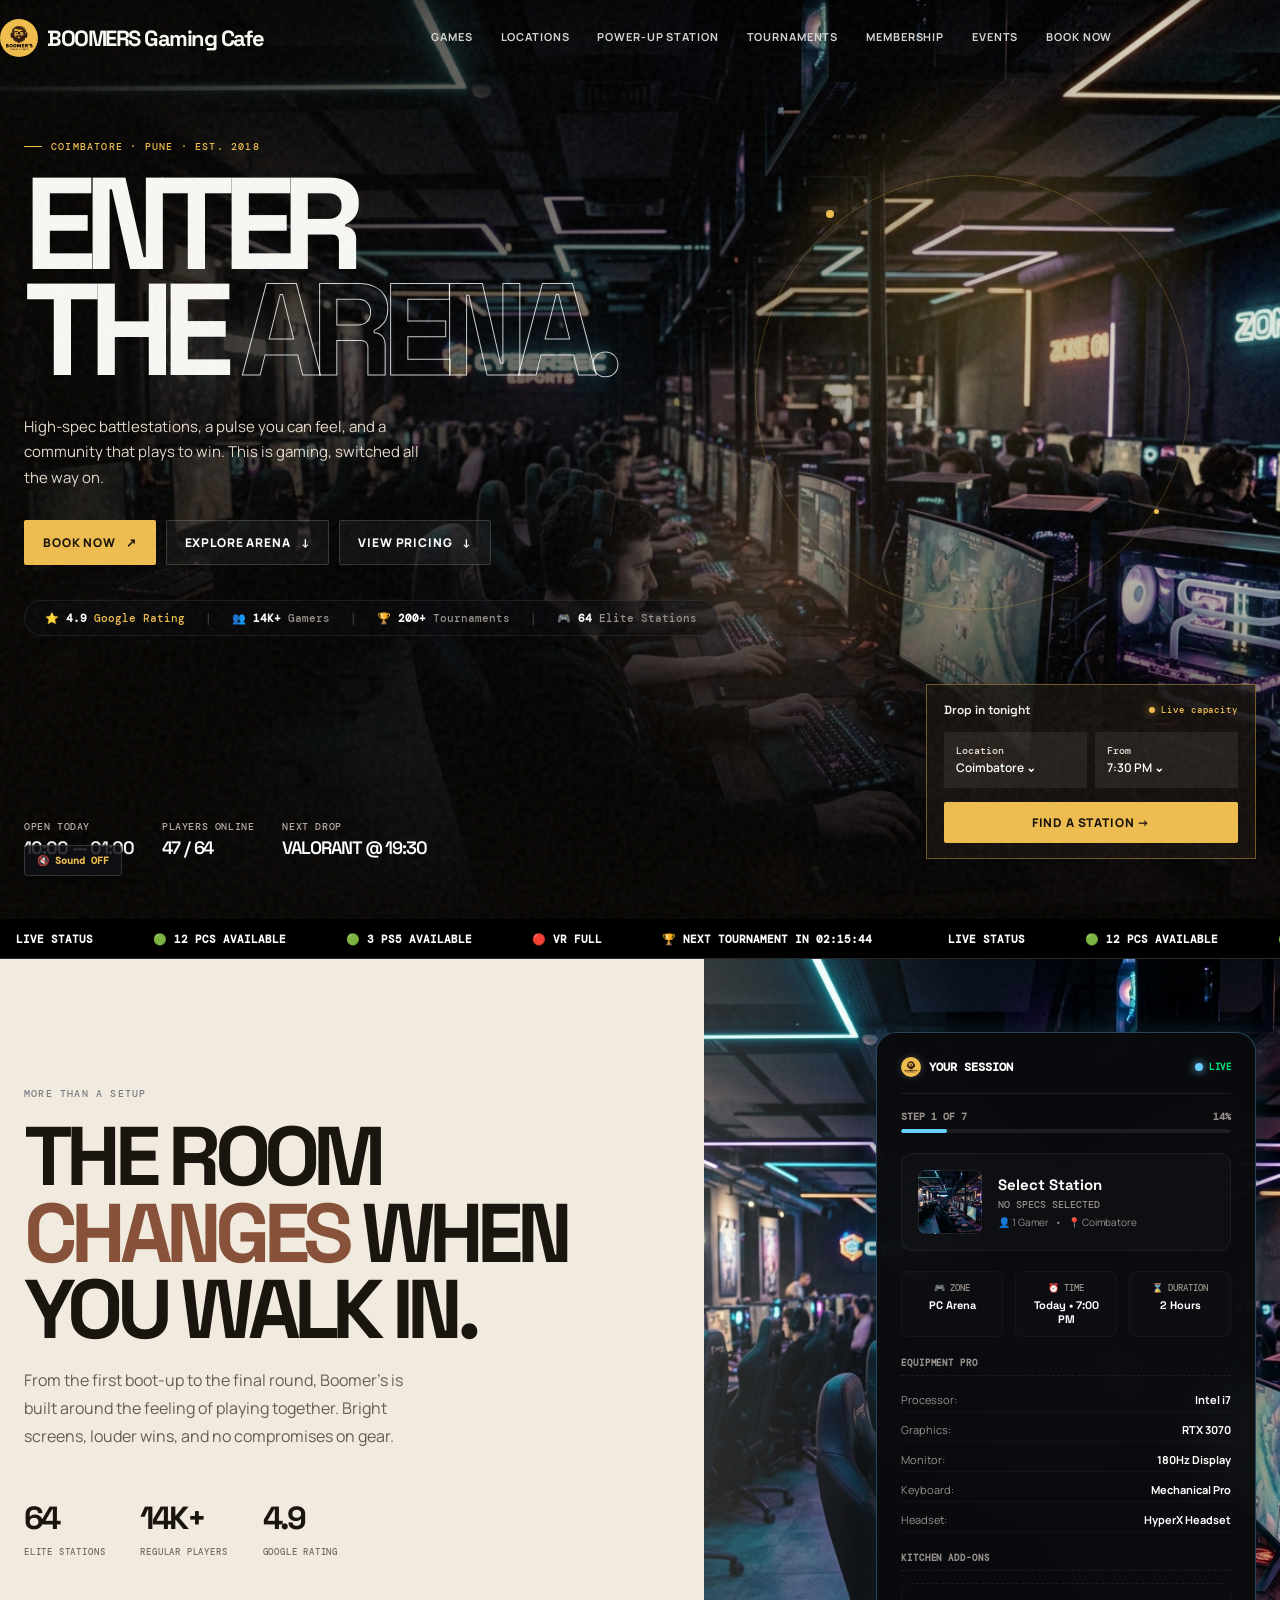
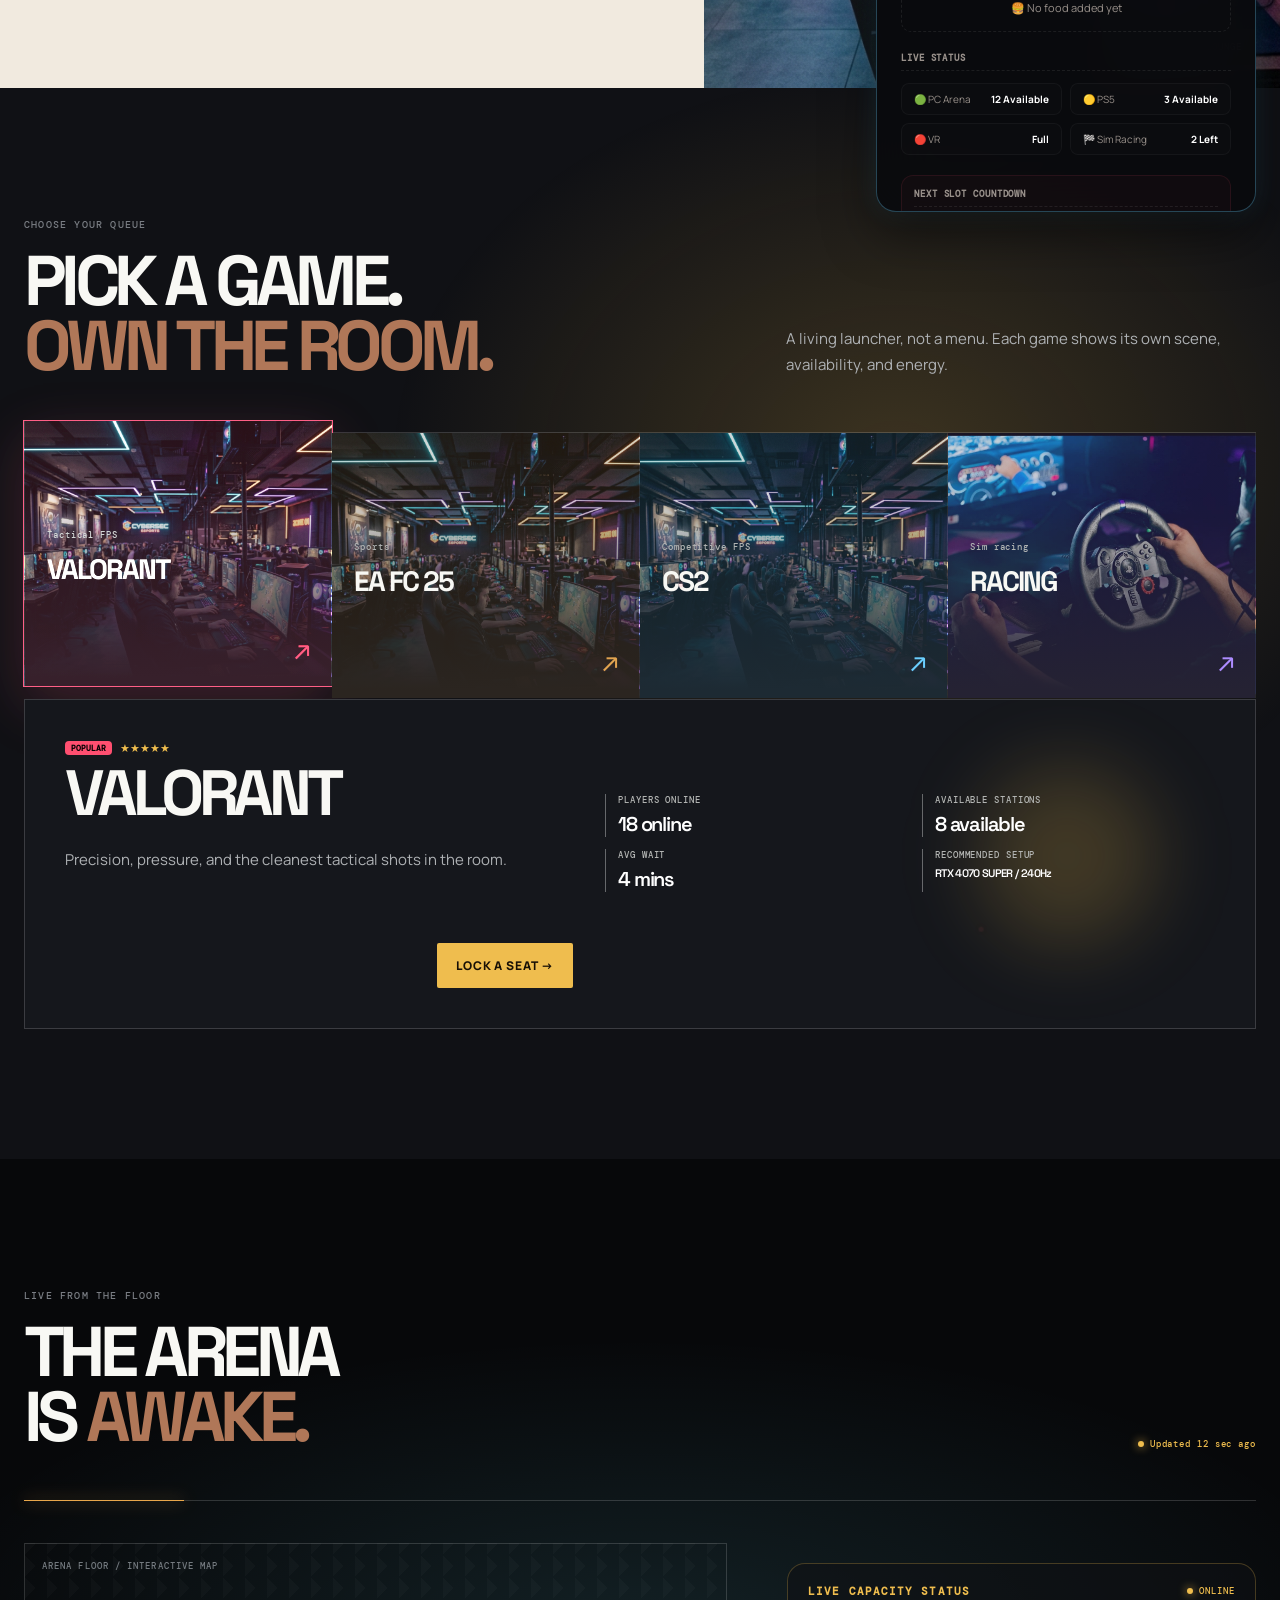
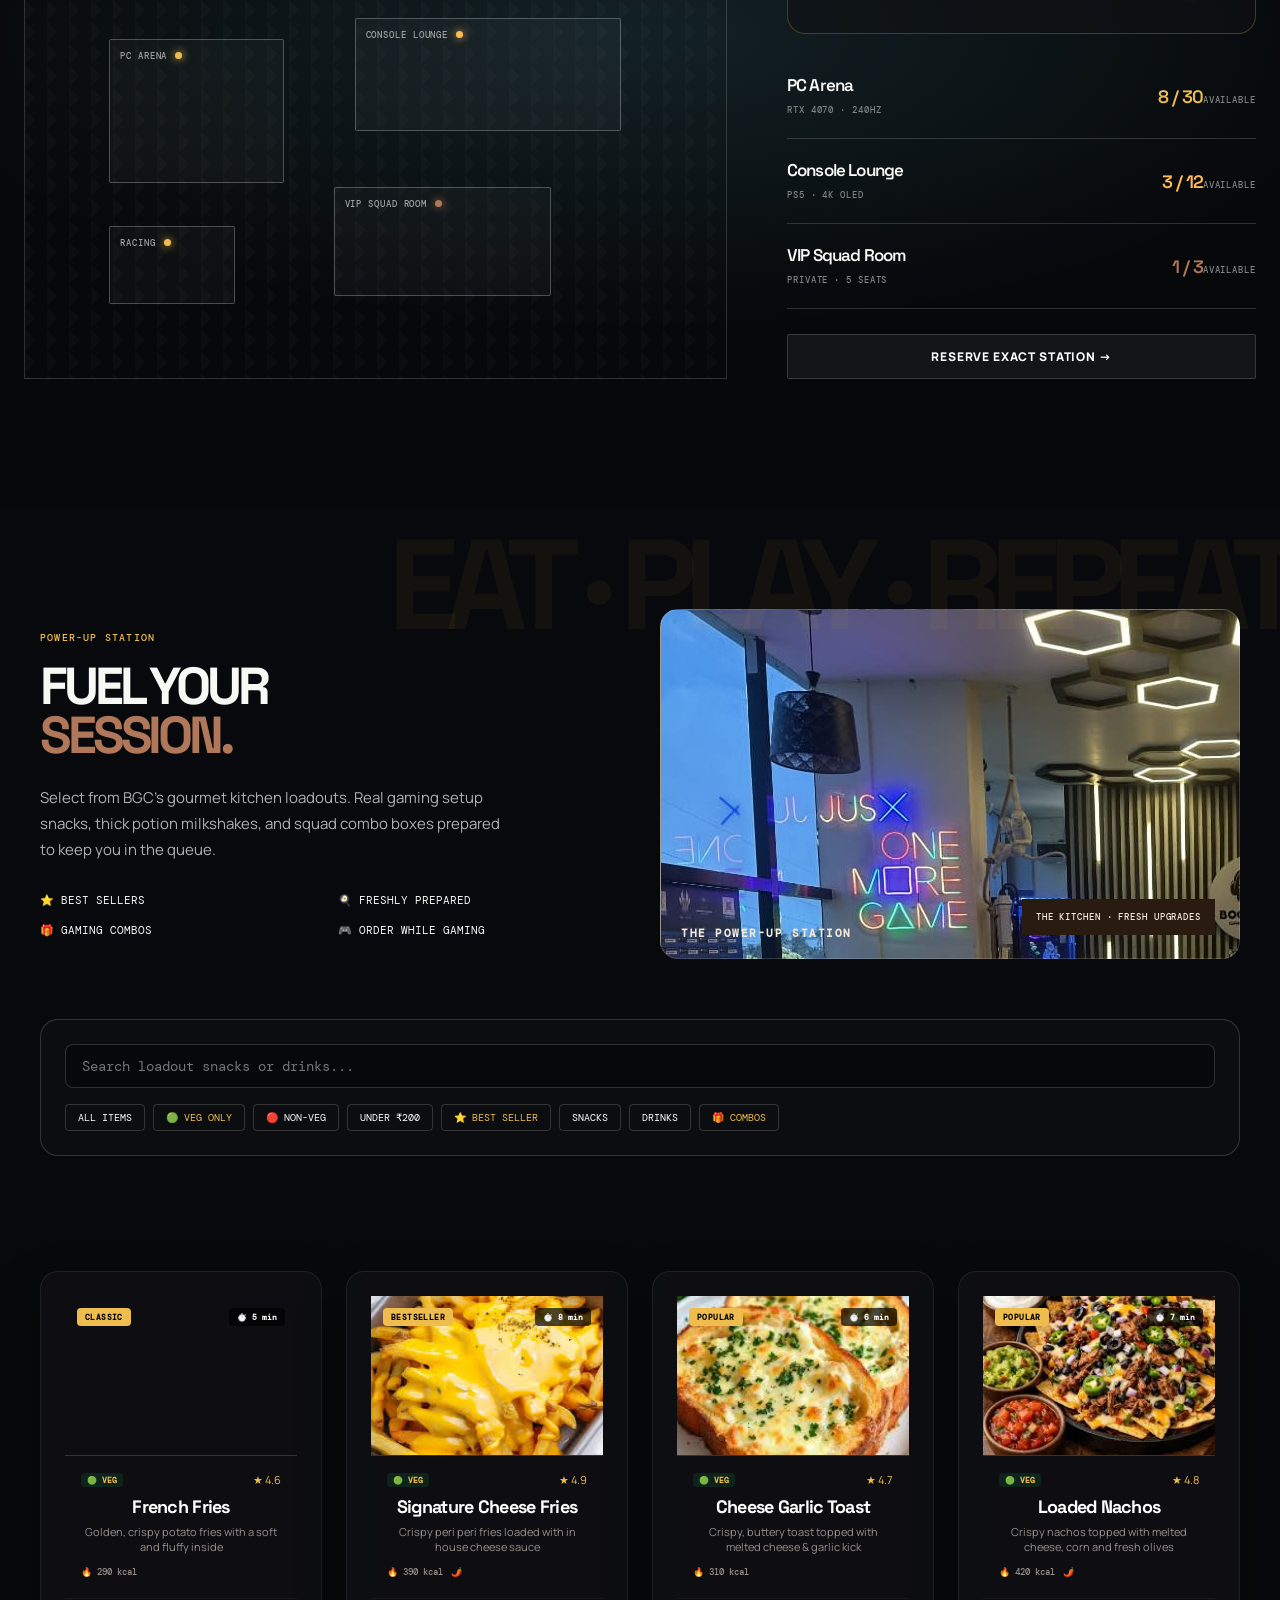
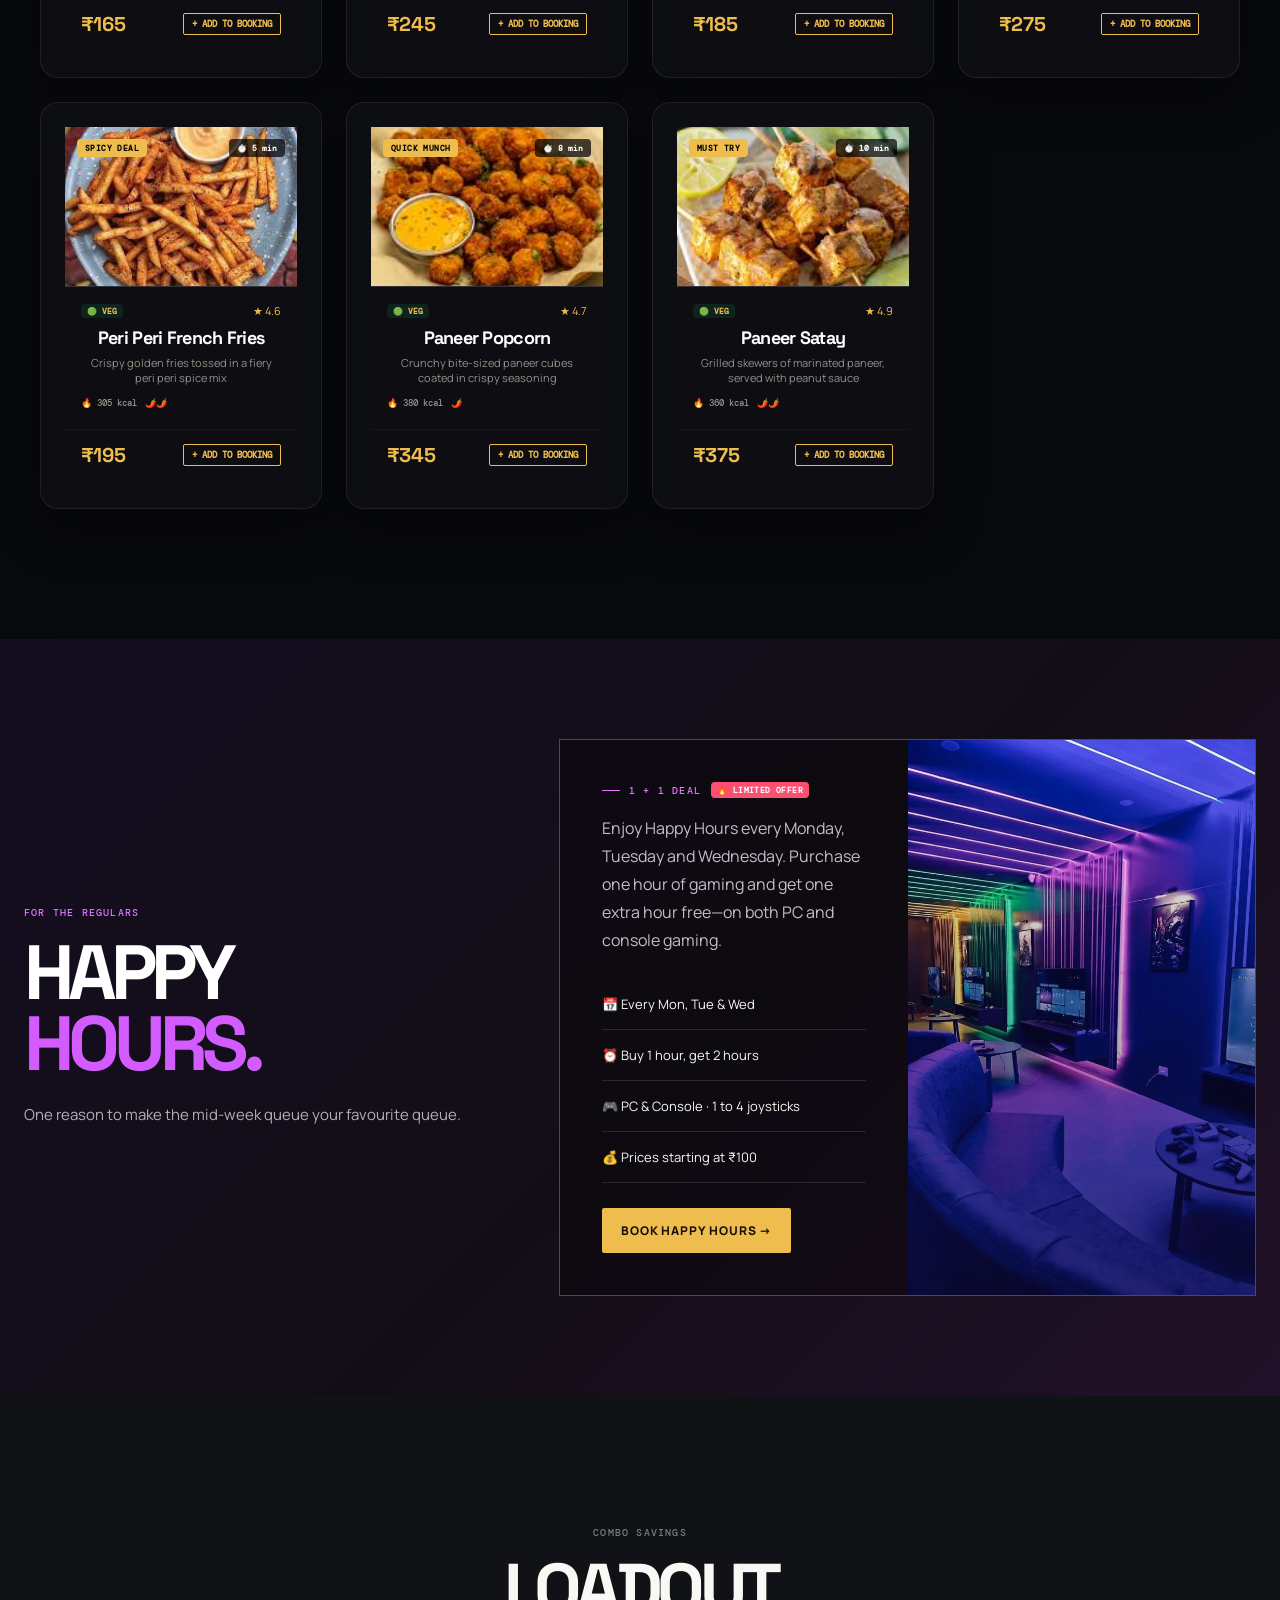
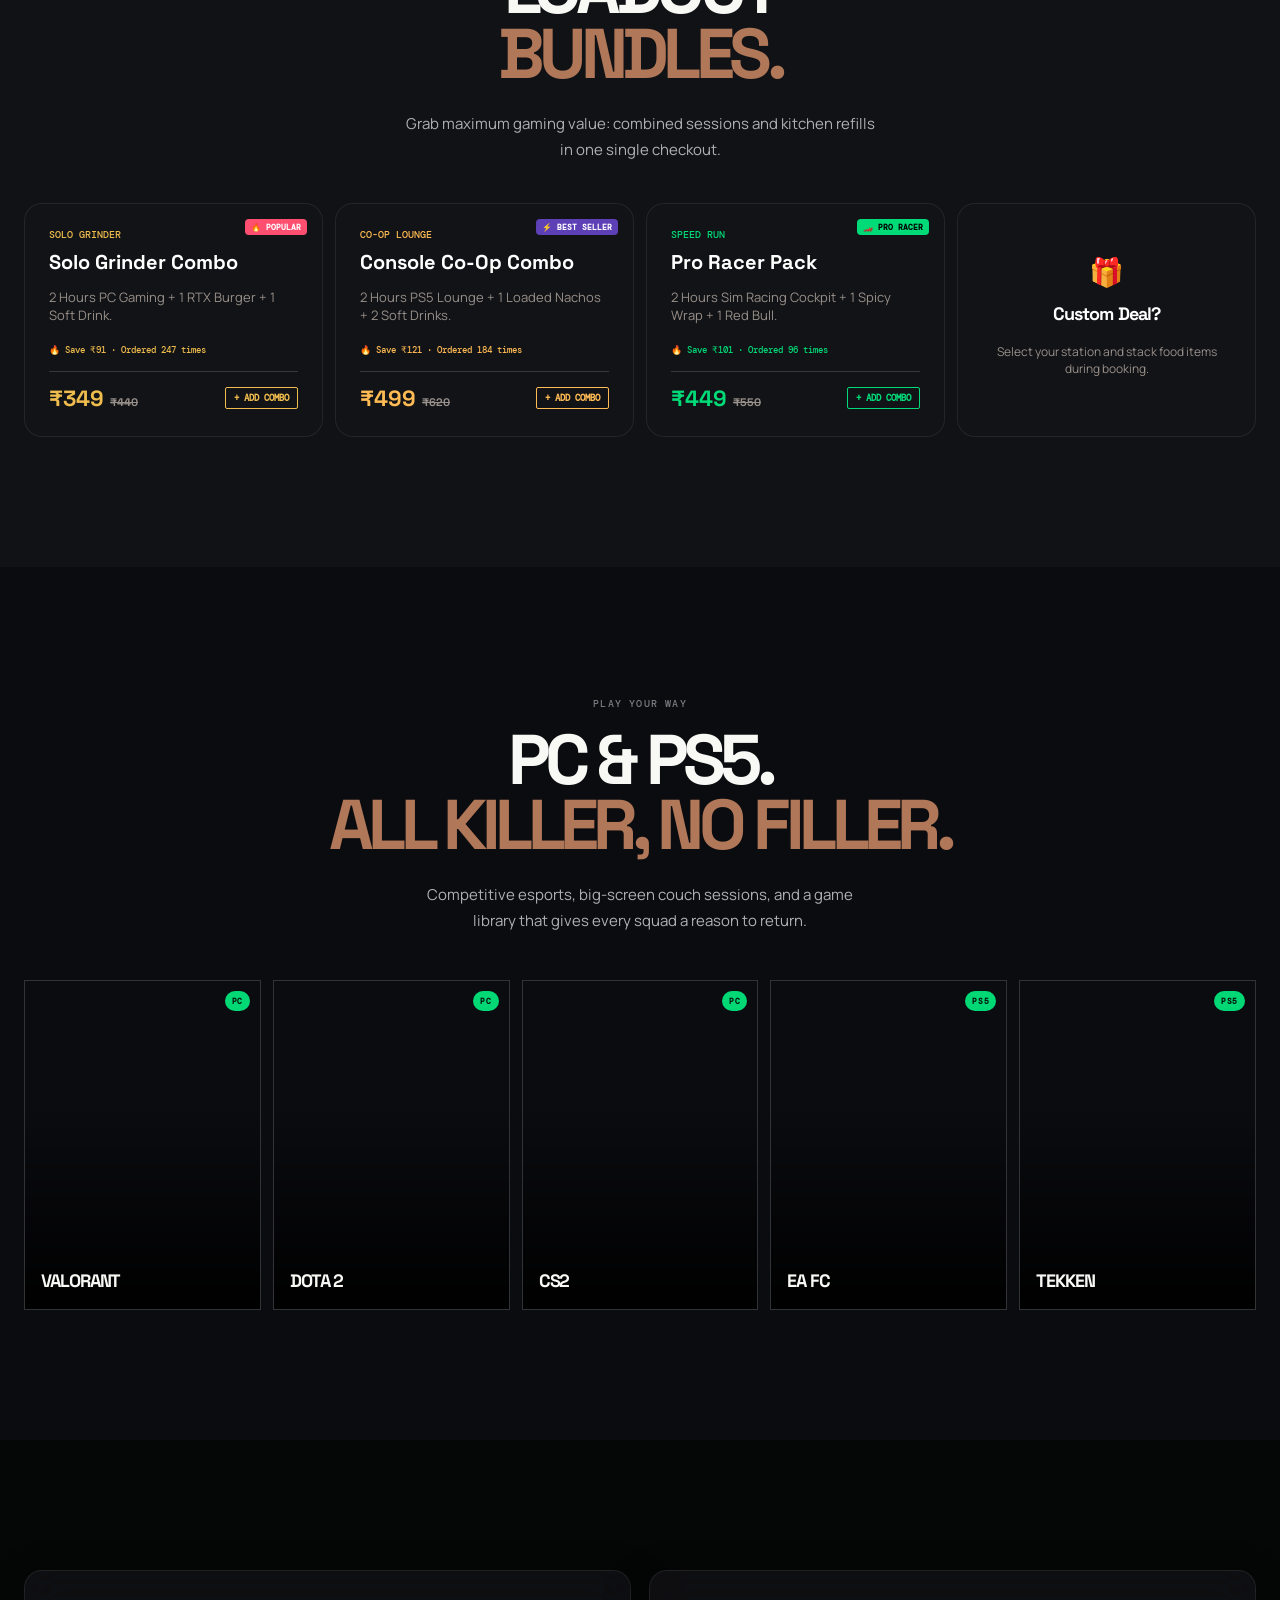
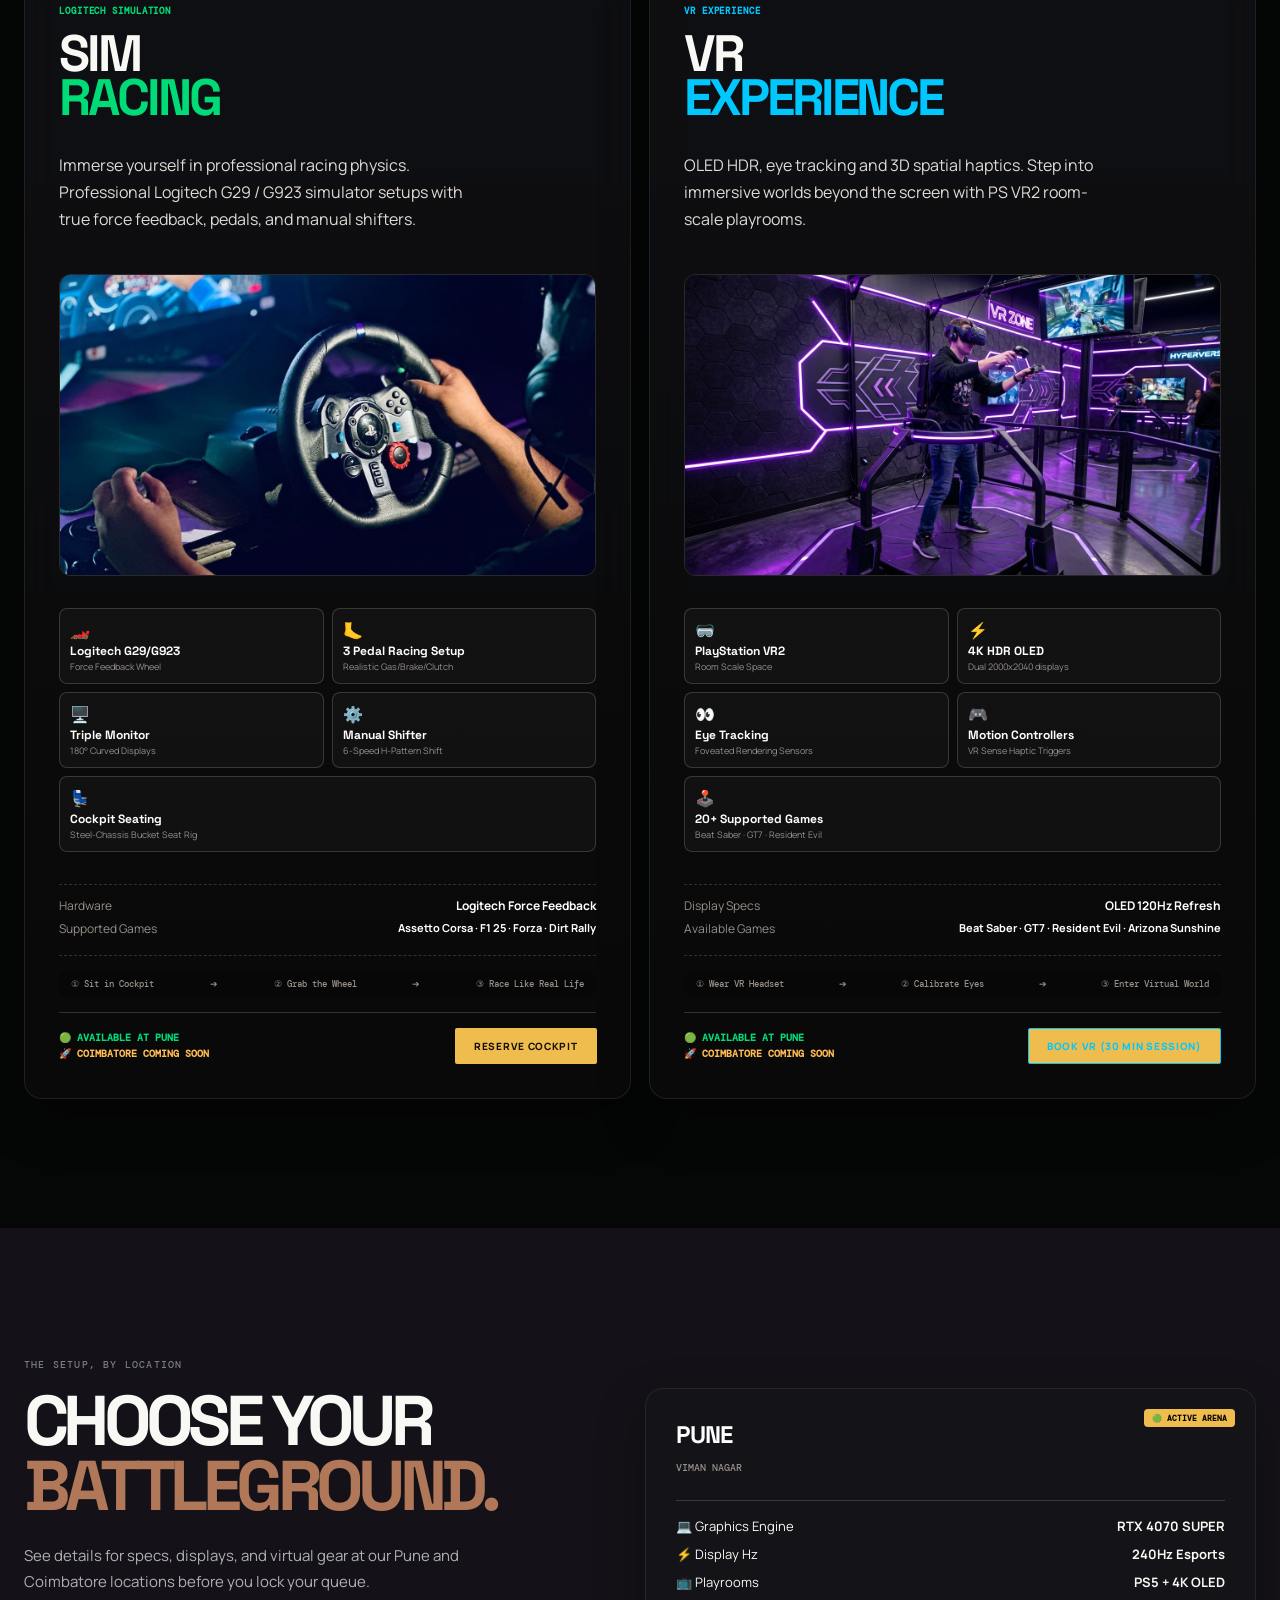
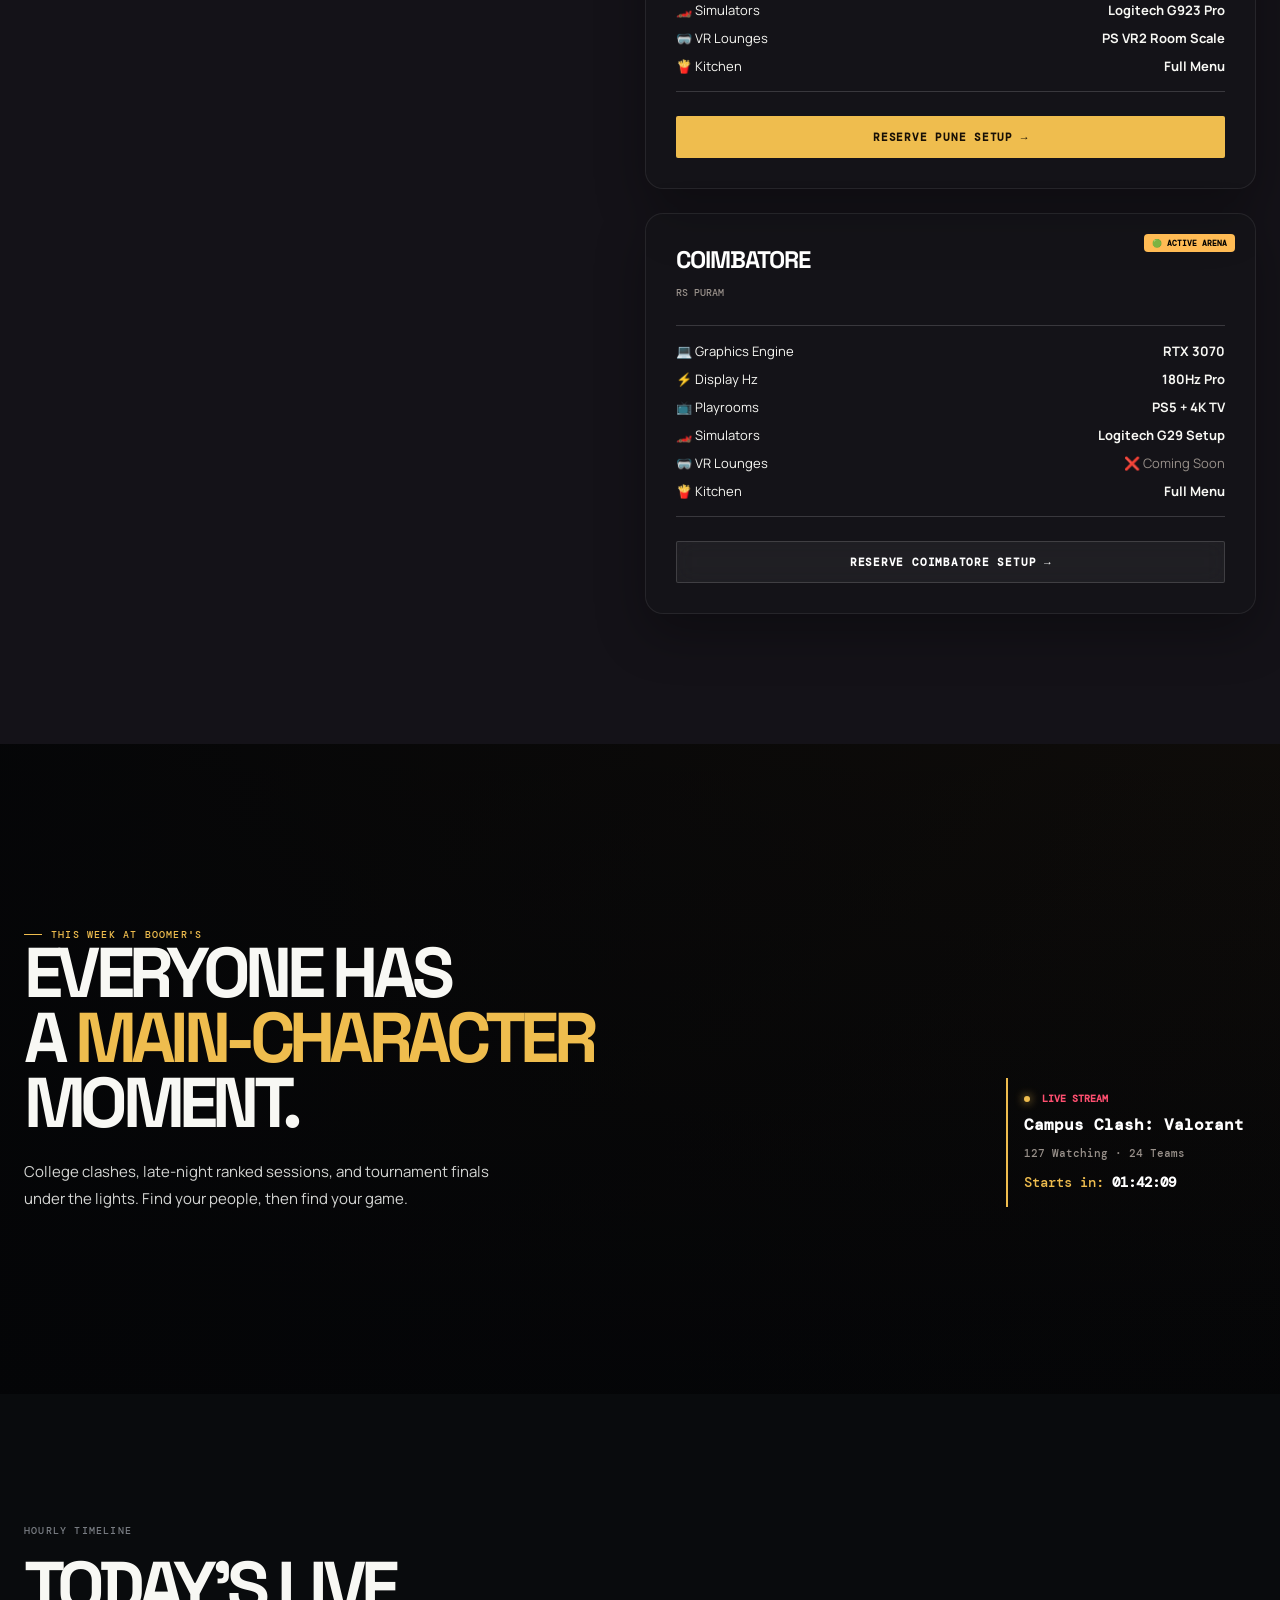
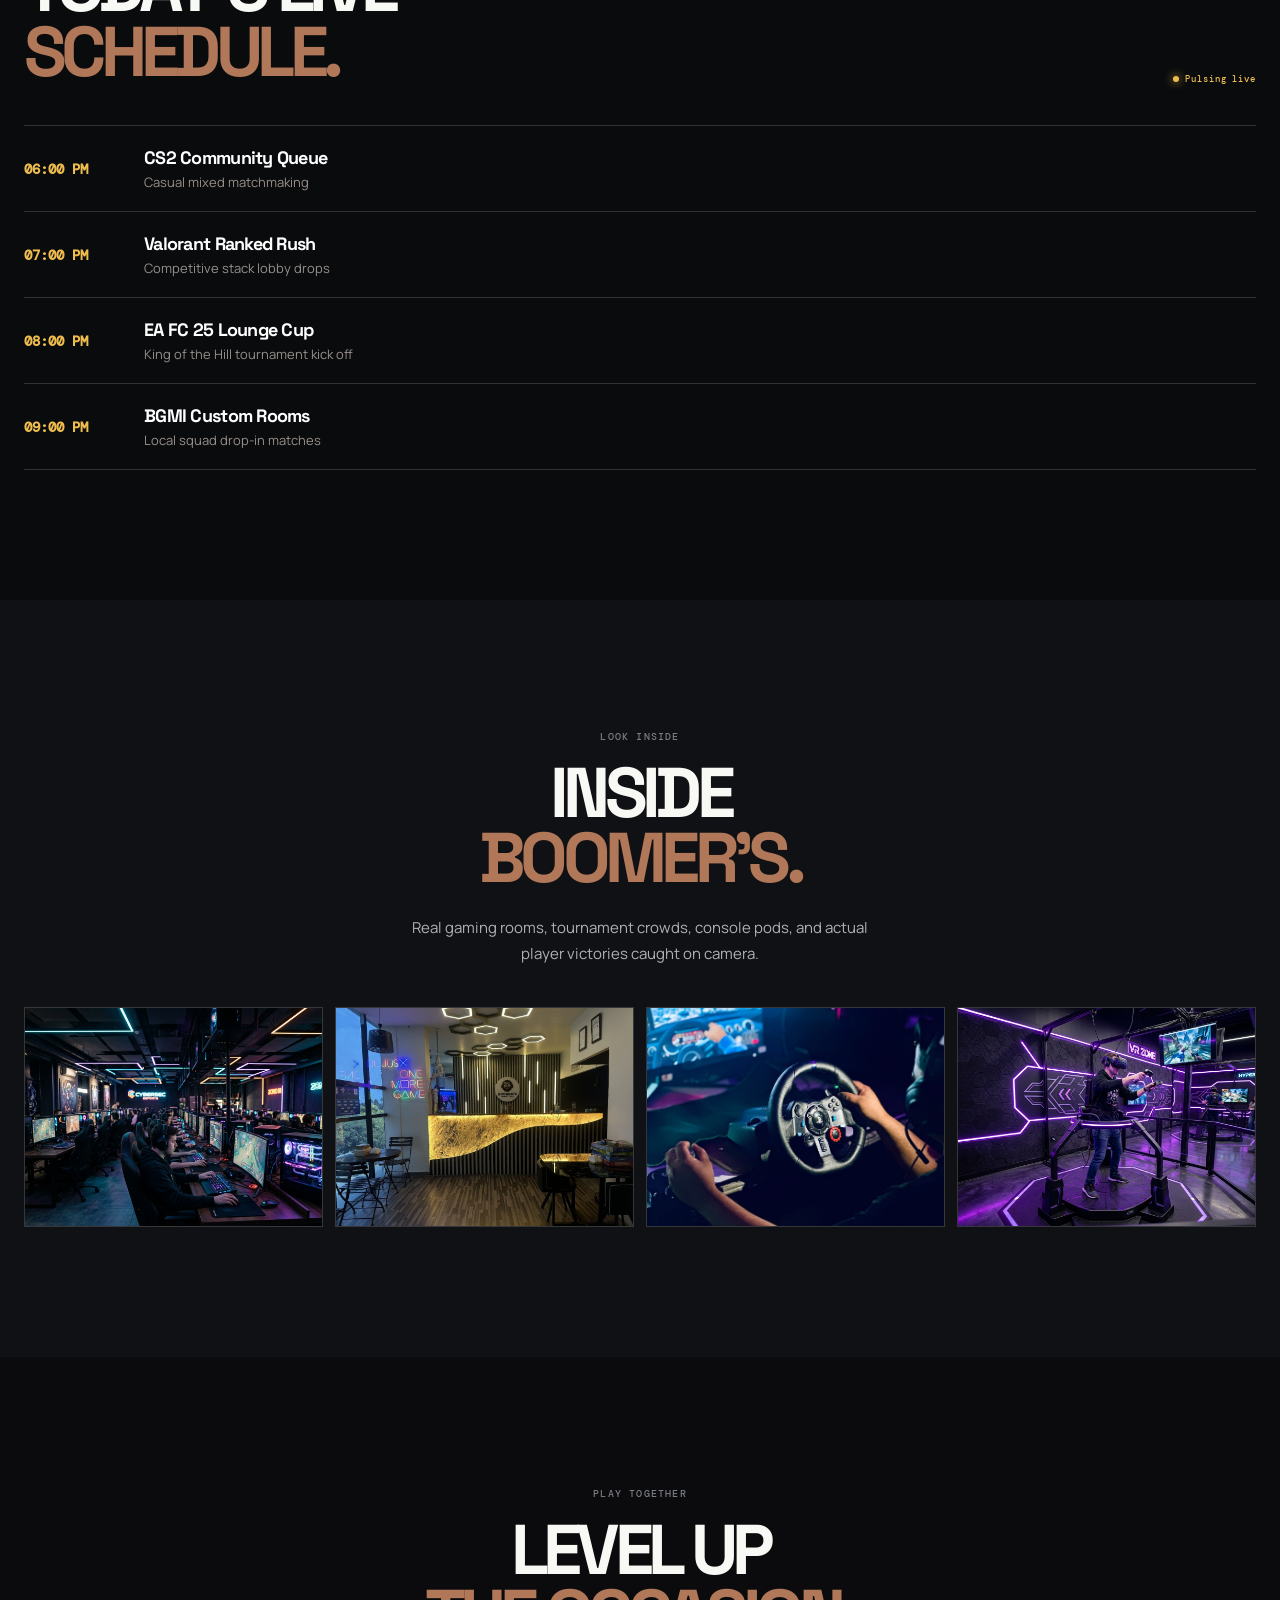
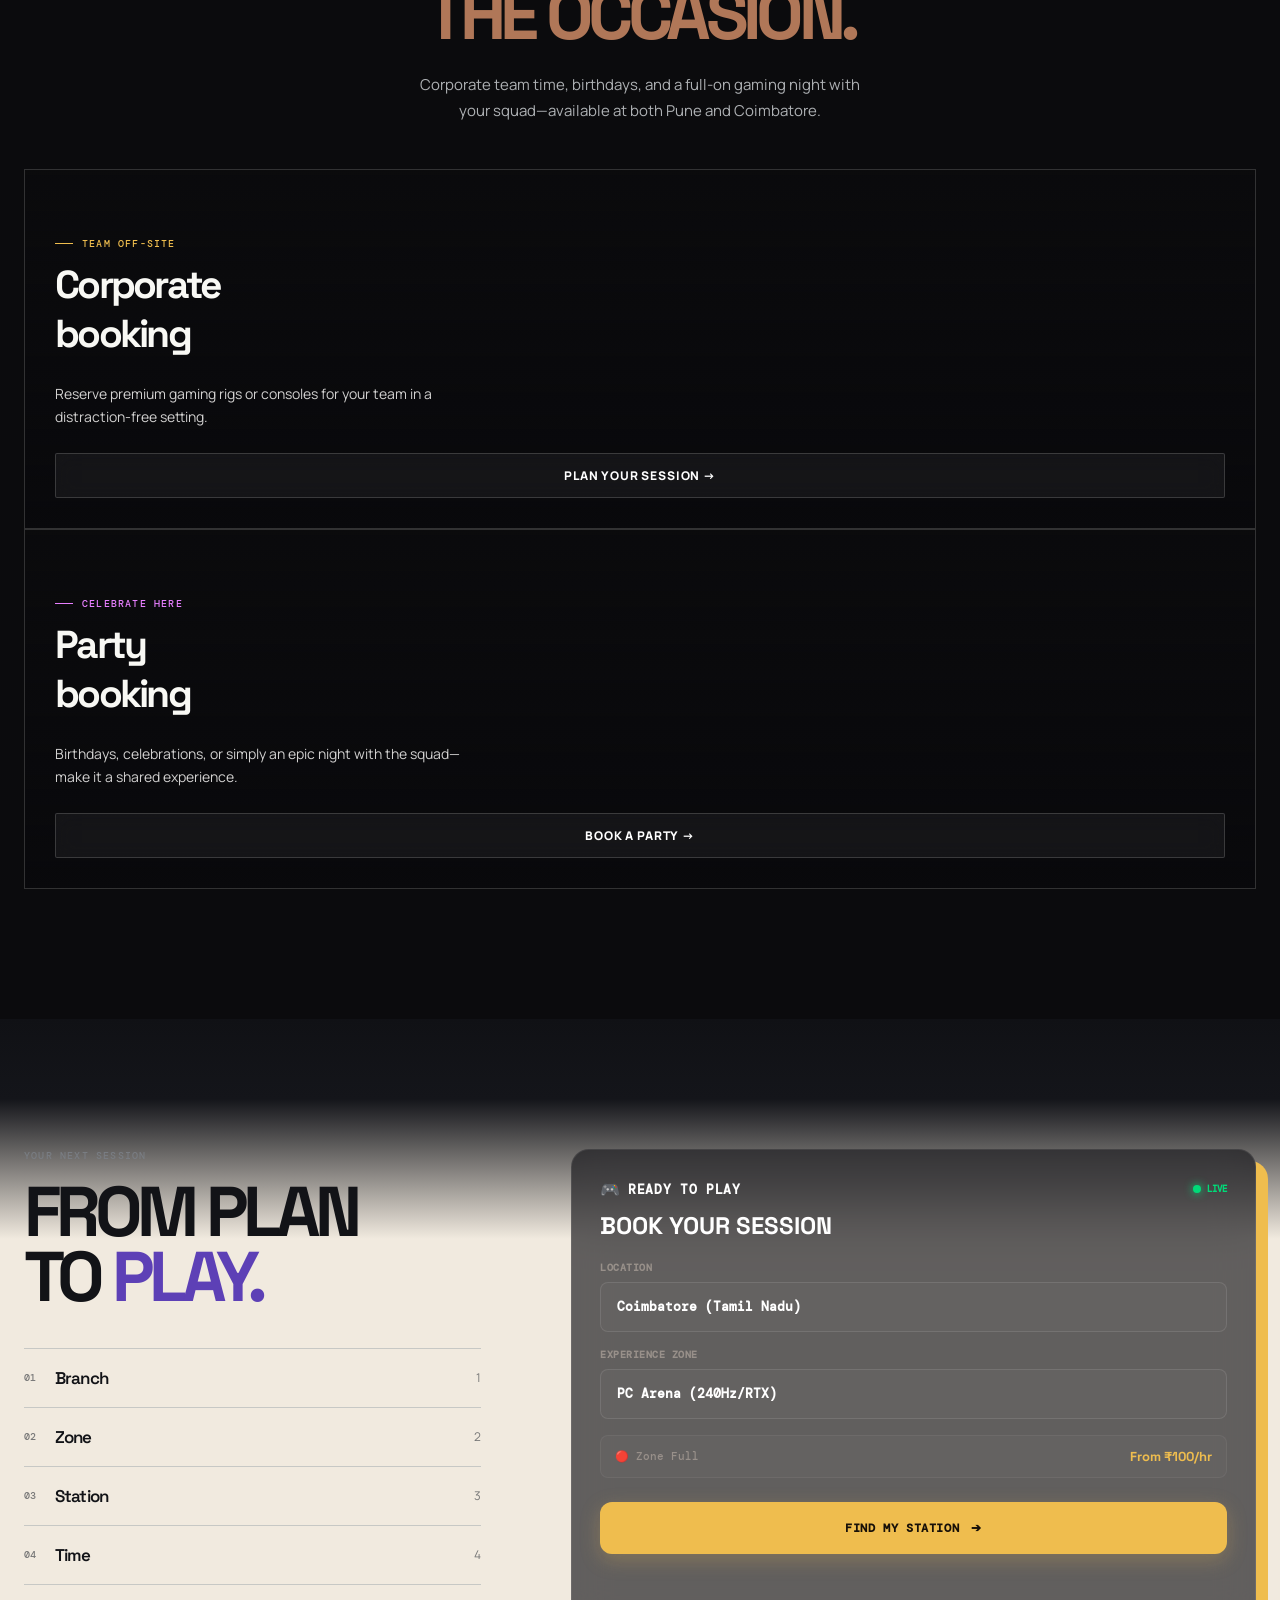
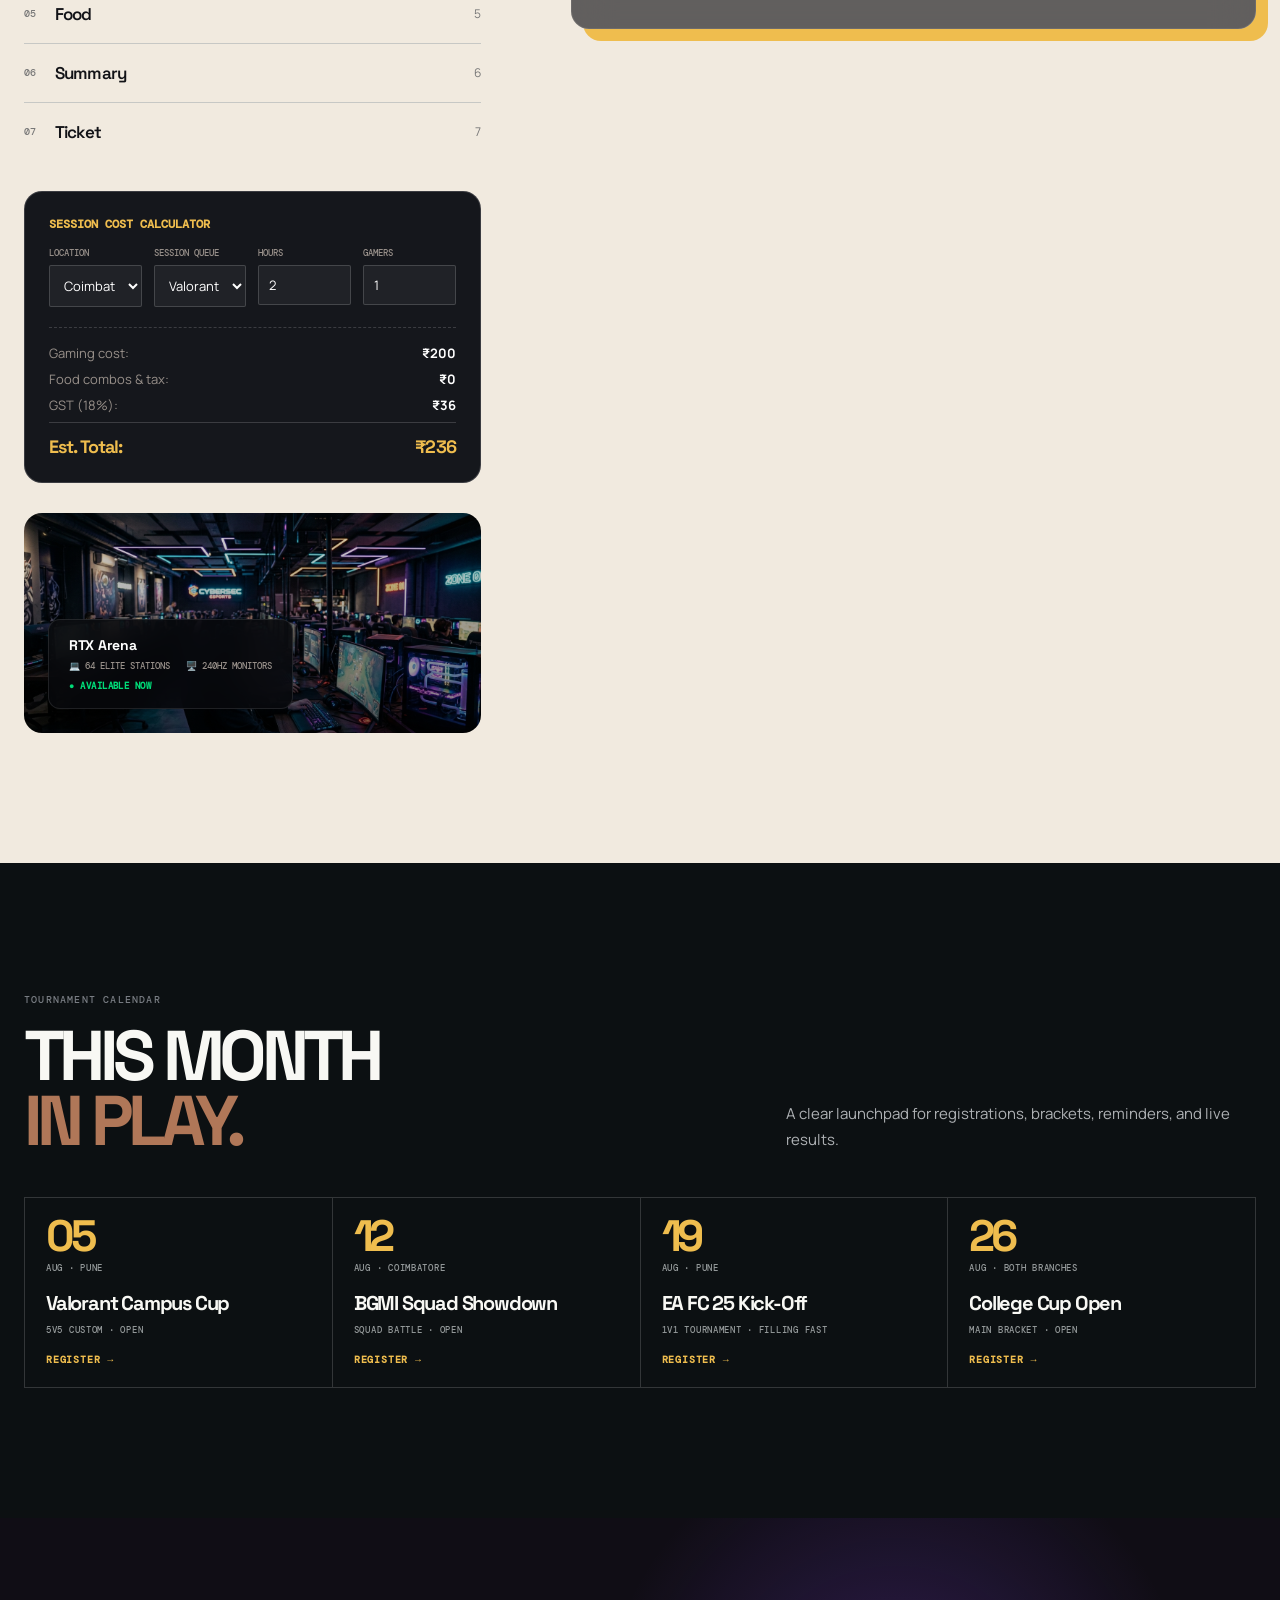
==== commit bd03cc45: "Implement Option 1 & 2 Compact Booking Card initial state, hiding detailed Session HUD and full wiza" ====
--- a/index.html
+++ b/index.html
@@ -804,8 +804,56 @@
           </div>
         </div>
         
+        <!-- Compact Floating Booking Card (Option 1 & 2 Combined) -->
+        <div class="booking-card reveal" id="compactBookingCard" style="display: block;">
+          <div class="hud-header" style="border: none; padding-bottom: 0; margin-bottom: 12px; display: flex; justify-content: space-between; align-items: center;">
+            <div style="display: flex; align-items: center; gap: 8px;">
+              <span class="hud-icon" style="font-size: 16px;">🎮</span>
+              <h3 style="font: 700 13px var(--mono); color: #fff; margin: 0; text-transform: uppercase; letter-spacing: 0.05em;">READY TO PLAY</h3>
+            </div>
+            <div style="display: flex; align-items: center; gap: 6px;">
+              <span class="hud-status-dot"></span>
+              <span style="font: 700 9px var(--mono); color: #00db78; text-transform: uppercase;">LIVE</span>
+            </div>
+          </div>
+          
+          <h2 style="font: 800 24px var(--display); color: #fff; margin: 0 0 20px; line-height: 1.2;">BOOK YOUR SESSION</h2>
+          
+          <!-- Dropdown Inputs -->
+          <div class="booking-field" style="margin-bottom: 16px;">
+            <label style="font: 700 10px var(--mono); color: var(--muted); text-transform: uppercase; display: block; margin-bottom: 8px; letter-spacing: 0.05em;">Location</label>
+            <select id="compact-branch" class="glass-select" style="width: 100%; height: 50px; background: rgba(255, 255, 255, 0.02); border: 1px solid rgba(255,255,255,0.1); border-radius: 8px; padding: 0 16px; color: #fff; font: 600 13px var(--mono); cursor: pointer; outline: none;">
+              <option value="coimbatore" style="background:#141519; color:#fff;">Coimbatore (Tamil Nadu)</option>
+              <option value="pune" style="background:#141519; color:#fff;">Pune (Viman Nagar)</option>
+            </select>
+          </div>
+
+          <div class="booking-field" style="margin-bottom: 16px;">
+            <label style="font: 700 10px var(--mono); color: var(--muted); text-transform: uppercase; display: block; margin-bottom: 8px; letter-spacing: 0.05em;">Experience Zone</label>
+            <select id="compact-zone" class="glass-select" style="width: 100%; height: 50px; background: rgba(255, 255, 255, 0.02); border: 1px solid rgba(255,255,255,0.1); border-radius: 8px; padding: 0 16px; color: #fff; font: 600 13px var(--mono); cursor: pointer; outline: none;">
+              <option value="pc" style="background:#141519; color:#fff;">PC Arena (240Hz/RTX)</option>
+              <option value="console" style="background:#141519; color:#fff;">Console Lounge (PS5/Tekken)</option>
+              <option value="vip" style="background:#141519; color:#fff;">VIP Squad Room (Private/RTX 4070)</option>
+              <option value="racing" style="background:#141519; color:#fff;">Sim Racing (Logitech G29 setup)</option>
+              <option value="vr" style="background:#141519; color:#fff;">VR Lounge (PlayStation VR2)</option>
+            </select>
+          </div>
+
+          <!-- Dynamic Info Row -->
+          <div style="display: flex; justify-content: space-between; align-items: center; margin-bottom: 24px; padding: 12px 14px; background: rgba(255, 255, 255, 0.02); border: 1px solid rgba(255,255,255,0.05); border-radius: 8px;">
+            <span style="font: 500 11px var(--mono); color: var(--muted);" id="compact-avail-text">🟢 12 Available Stations</span>
+            <span style="font: 700 13px var(--display); color: var(--lime);" id="compact-price-text">From ₹100/hr</span>
+          </div>
+
+          <!-- Book Button -->
+          <button class="hud-reserve-btn" id="startBookingBtn" style="height: 52px; background: var(--lime); color: #171008;" onclick="window.startFullBookingFlow()">
+            <span>FIND MY STATION</span>
+            <span class="hud-btn-arrow">➔</span>
+          </button>
+        </div>
+
         <!-- Multi-Step Wizard Panel Card -->
-        <div class="booking-card reveal" id="bookingCardForm">
+        <div class="booking-card reveal" id="bookingCardForm" style="display: none;">
           
           <!-- Step 1: Branch Selection -->
           <div class="booking-step-panel active" id="step-0">
@@ -1078,7 +1126,7 @@
 
 
   <!-- Premium Session HUD Widget -->
-  <aside class="premium-session-hud active" id="premiumSessionHUD" aria-label="Premium Session HUD">
+  <aside class="premium-session-hud" id="premiumSessionHUD" aria-label="Premium Session HUD">
     <!-- Close button for mobile drawer -->
     <button class="hud-close-btn" id="hudCloseBtn" aria-label="Close HUD">&times;</button>
     
--- a/assets/css/main.css
+++ b/assets/css/main.css
@@ -3574,3 +3574,19 @@
   background: #beabff;
   box-shadow: 0 10px 30px rgba(173, 140, 255, 0.45);
 }
+
+/* Glass select dropdown styles */
+.glass-select {
+  appearance: none;
+  -webkit-appearance: none;
+  -moz-appearance: none;
+  background-image: url("data:image/svg+xml;charset=UTF-8,%3Csvg xmlns='http://www.w3.org/2000/svg' width='12' height='12' viewBox='0 0 24 24' fill='none' stroke='white' stroke-width='3' stroke-linecap='round' stroke-linejoin='round'%3E%3Cpolyline points='6 9 12 15 18 9'%3E%3C/polyline%3E%3C/svg%3E");
+  background-repeat: no-repeat;
+  background-position: right 16px center;
+  transition: border-color 0.3s, box-shadow 0.3s, background-color 0.3s;
+}
+.glass-select:focus {
+  border-color: var(--lime) !important;
+  box-shadow: 0 0 15px rgba(195, 232, 59, 0.25) !important;
+  background-color: rgba(255, 255, 255, 0.05) !important;
+}
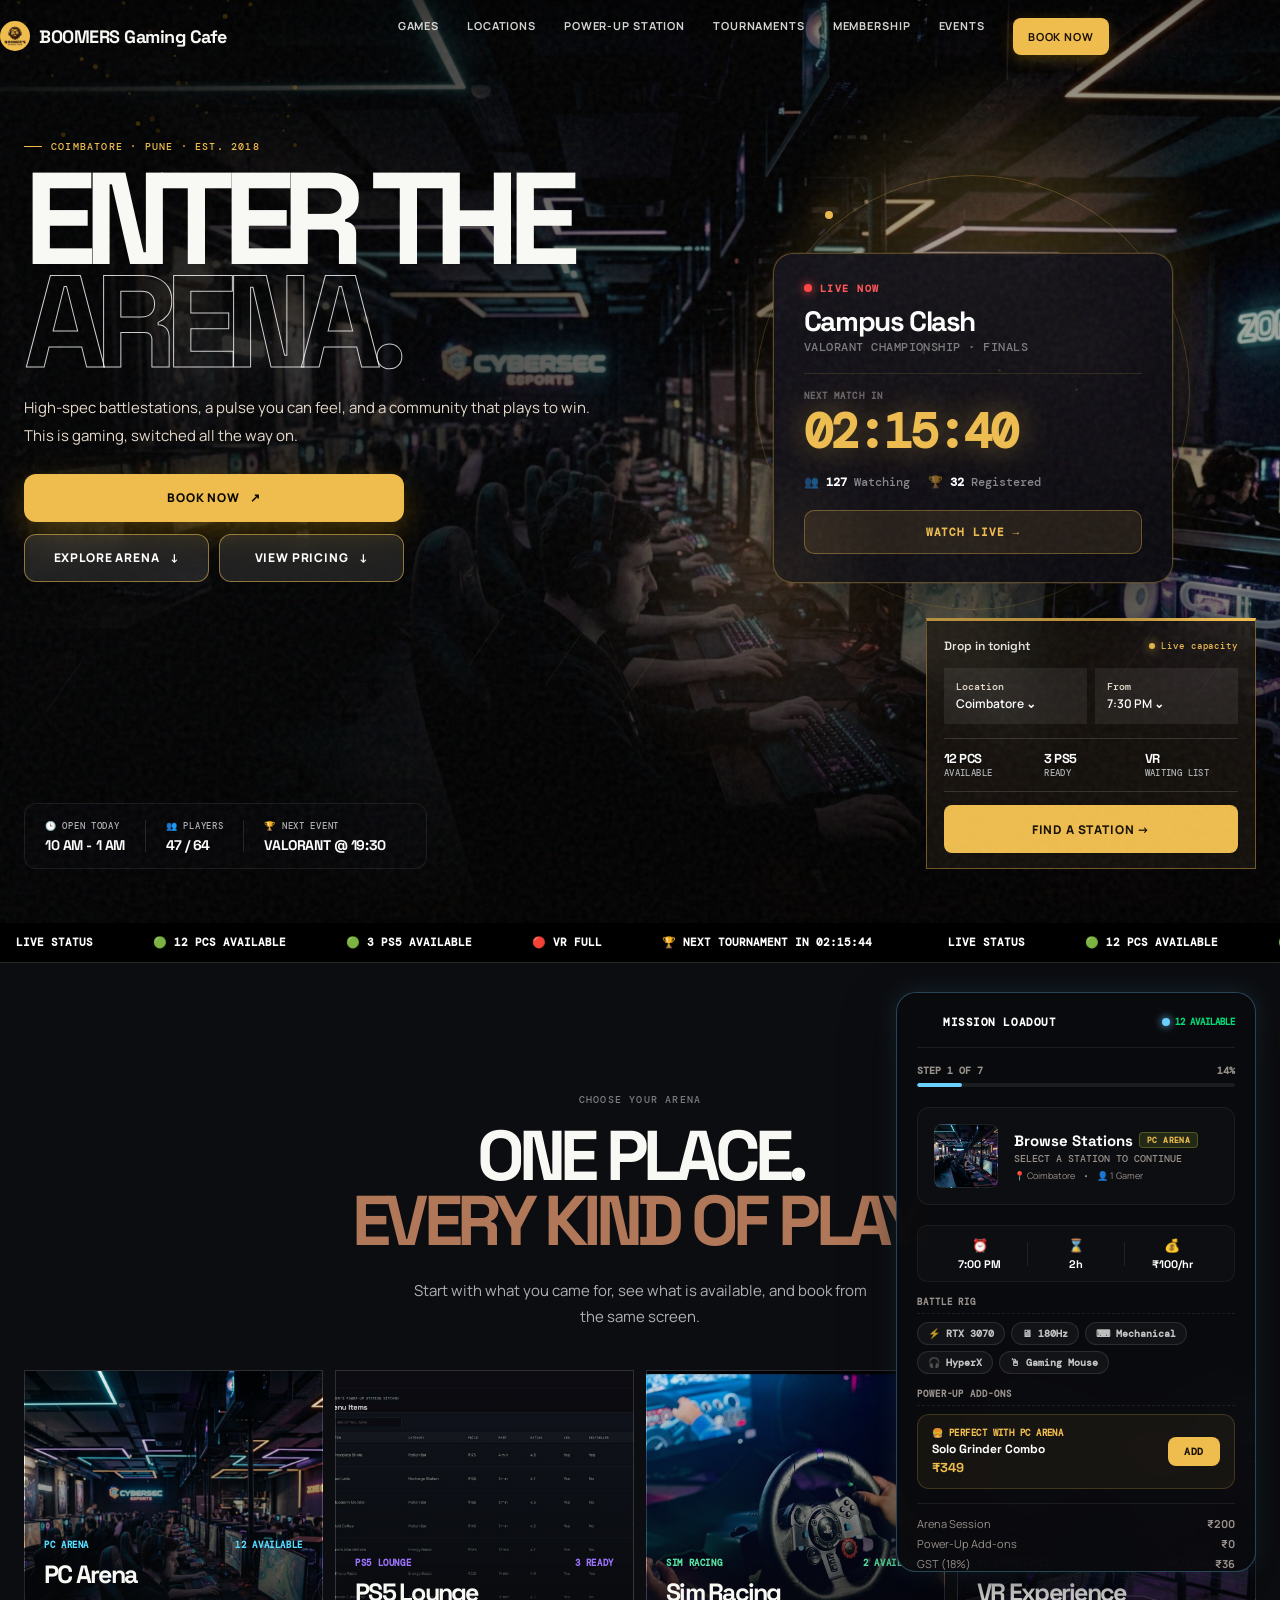
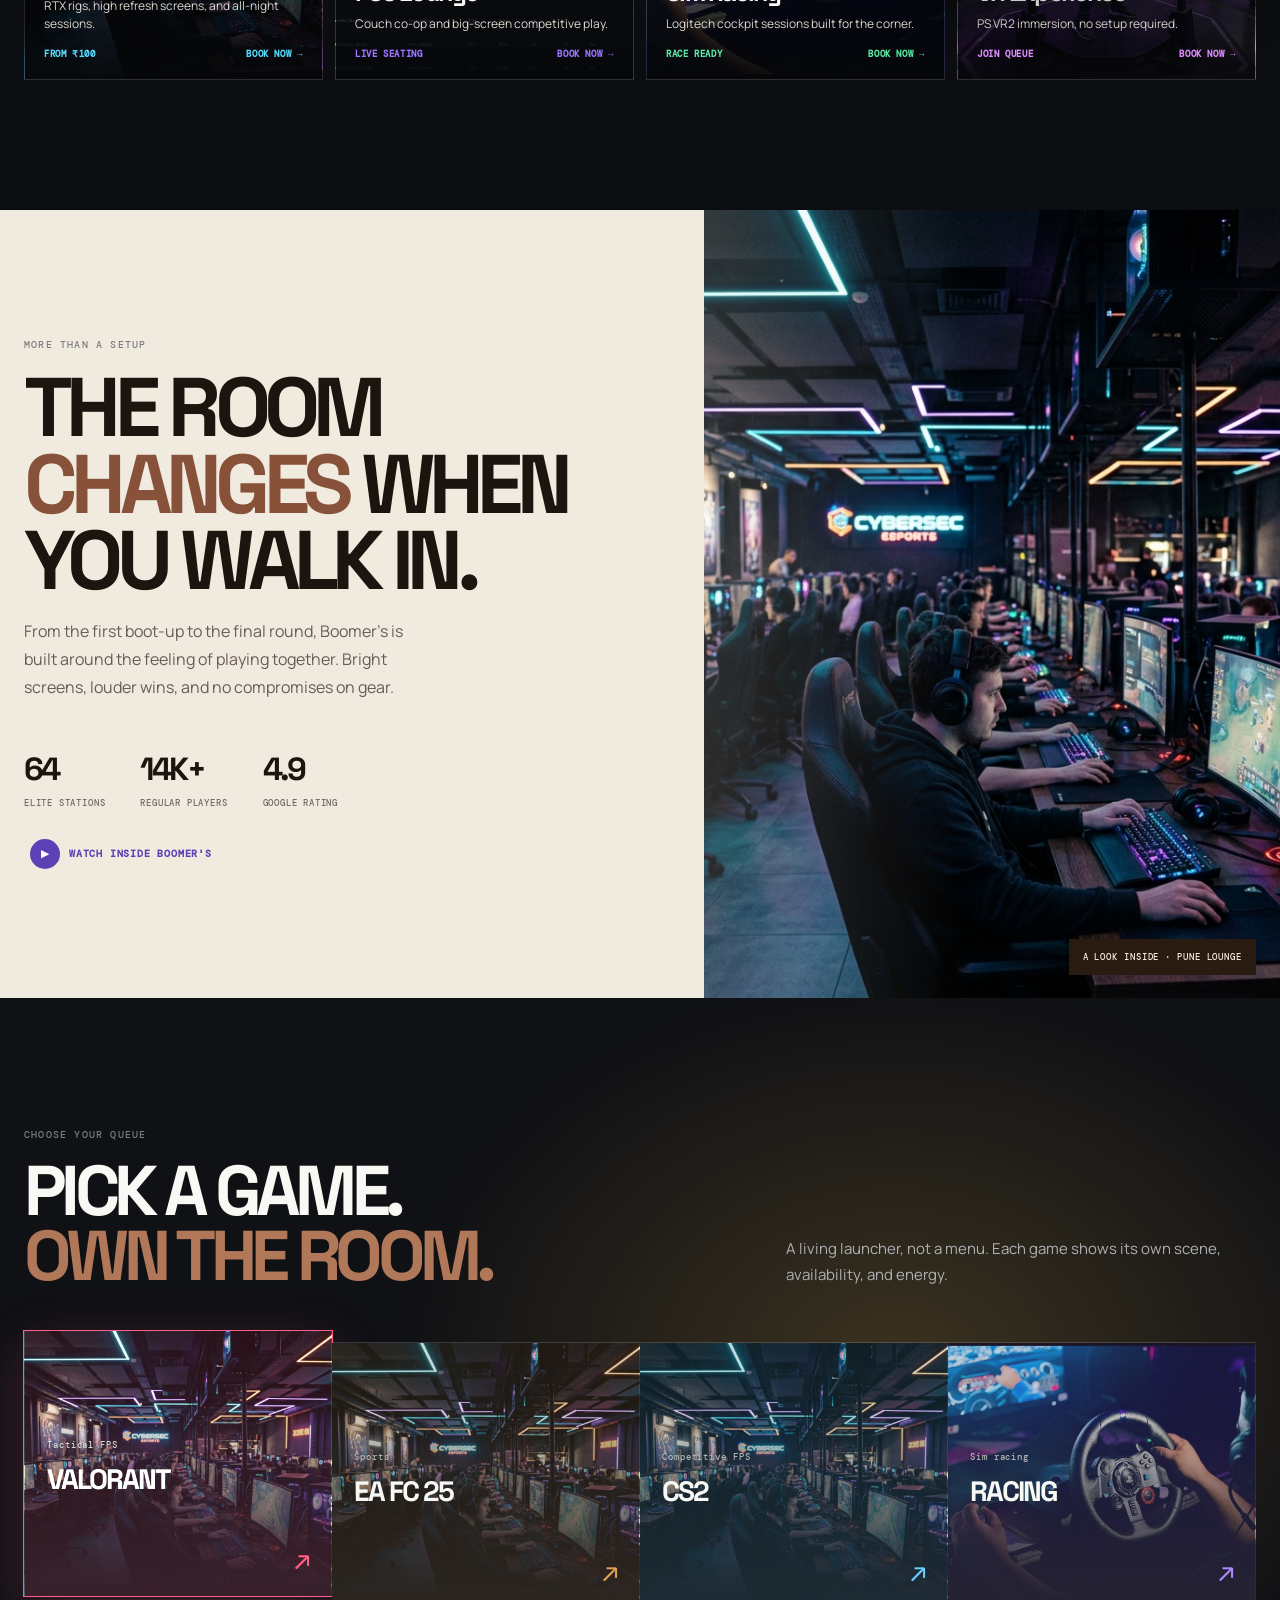
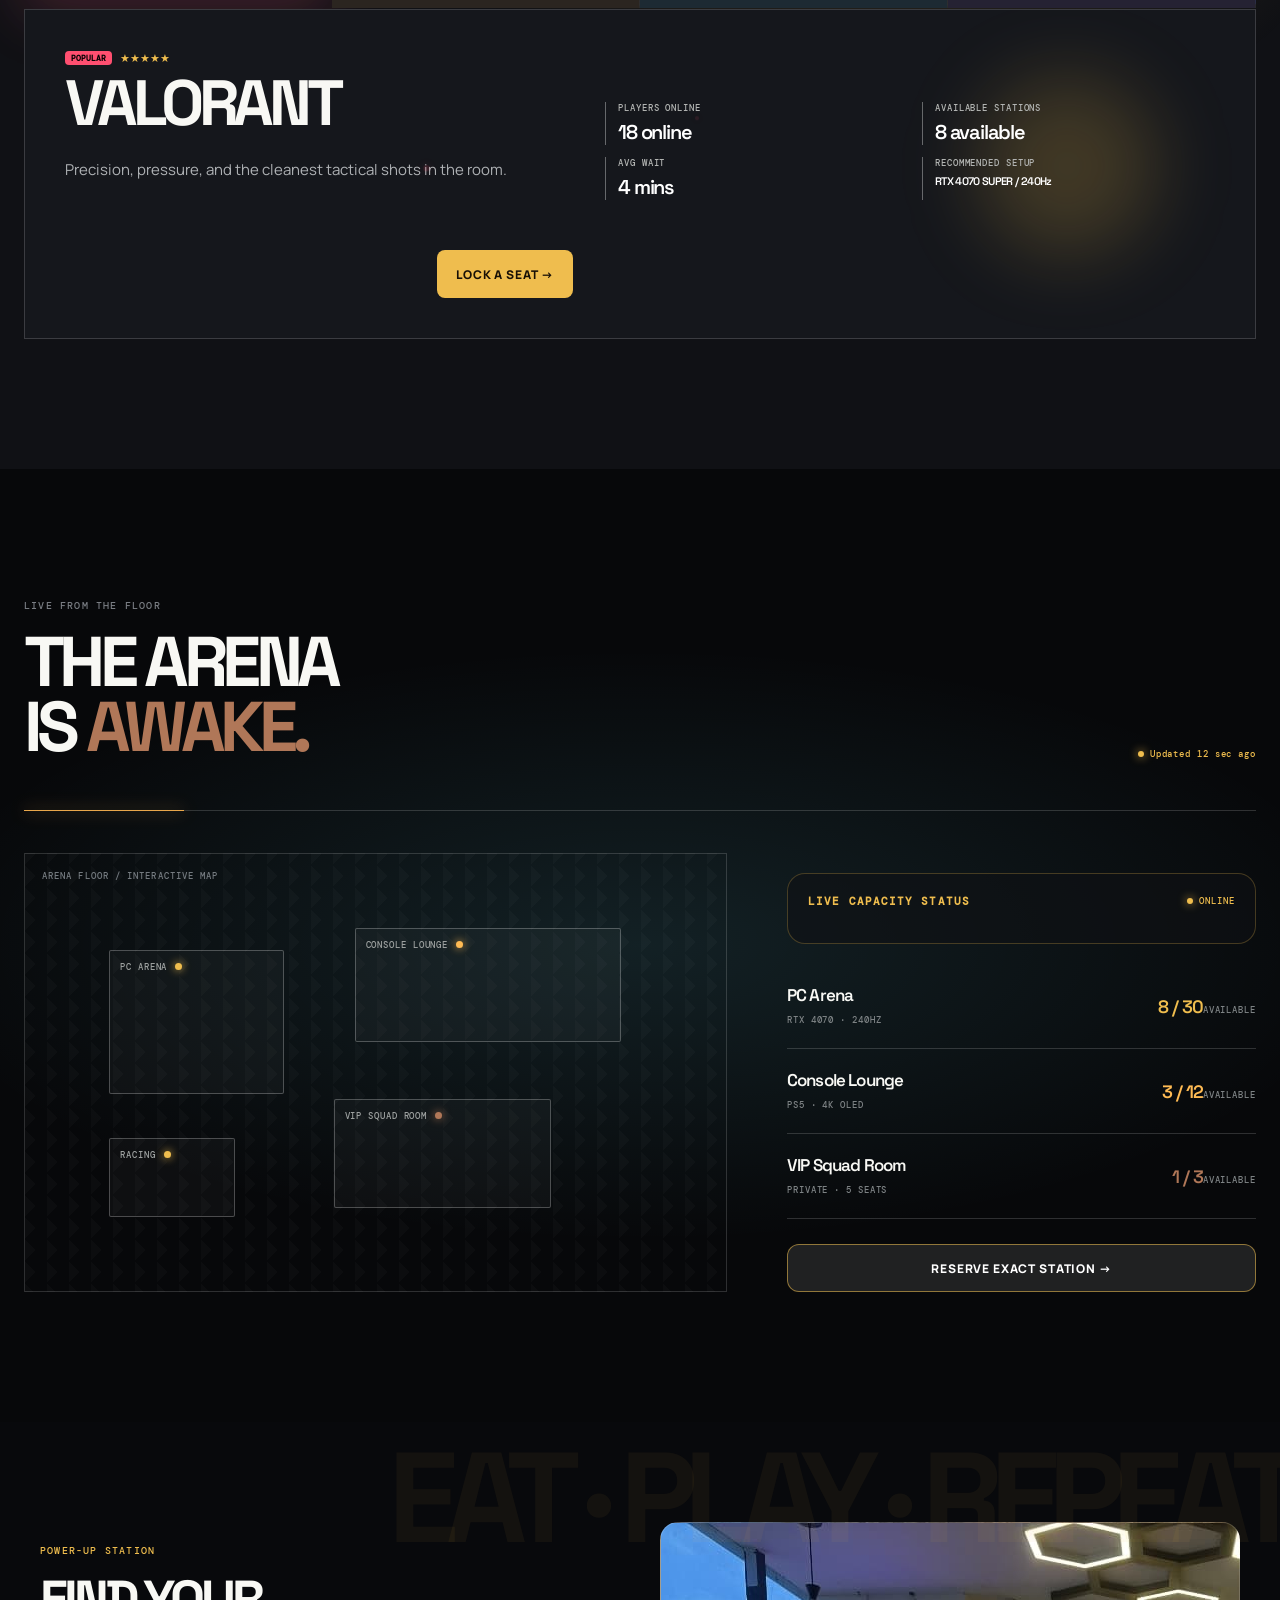
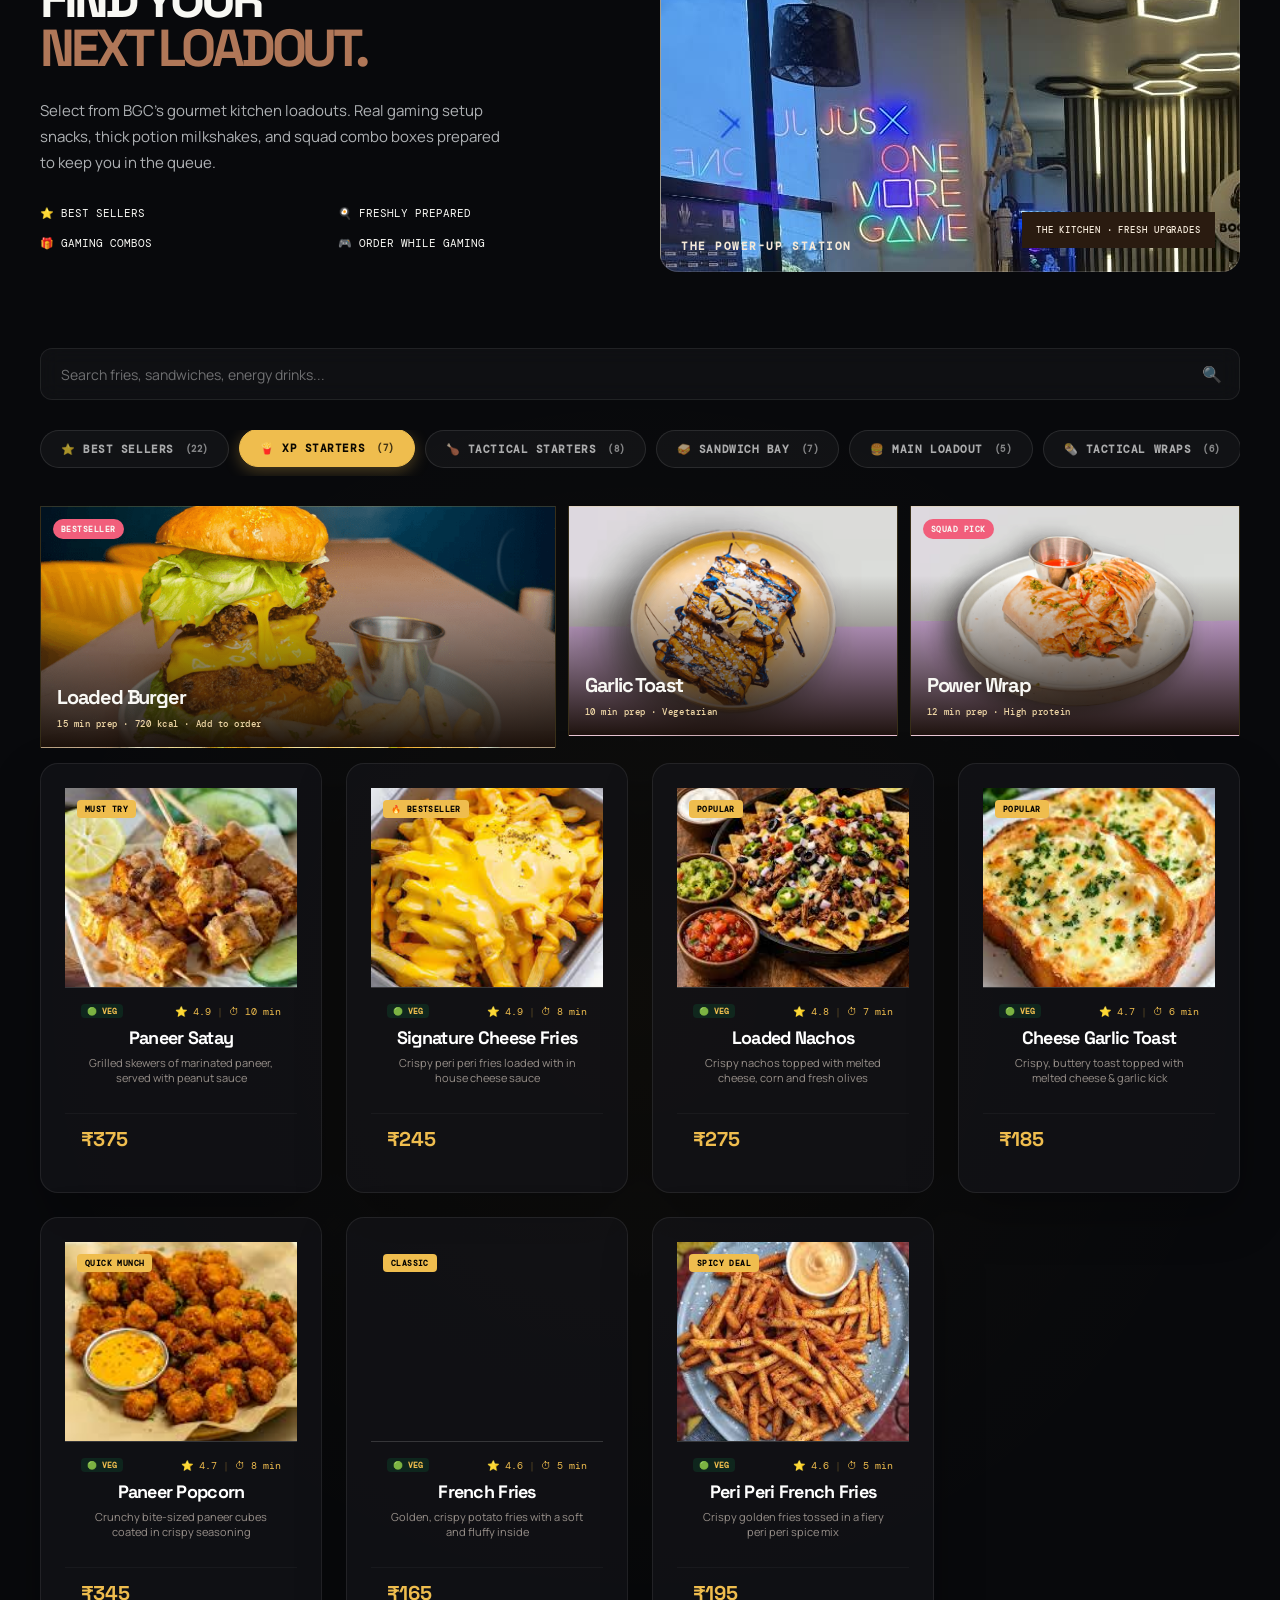
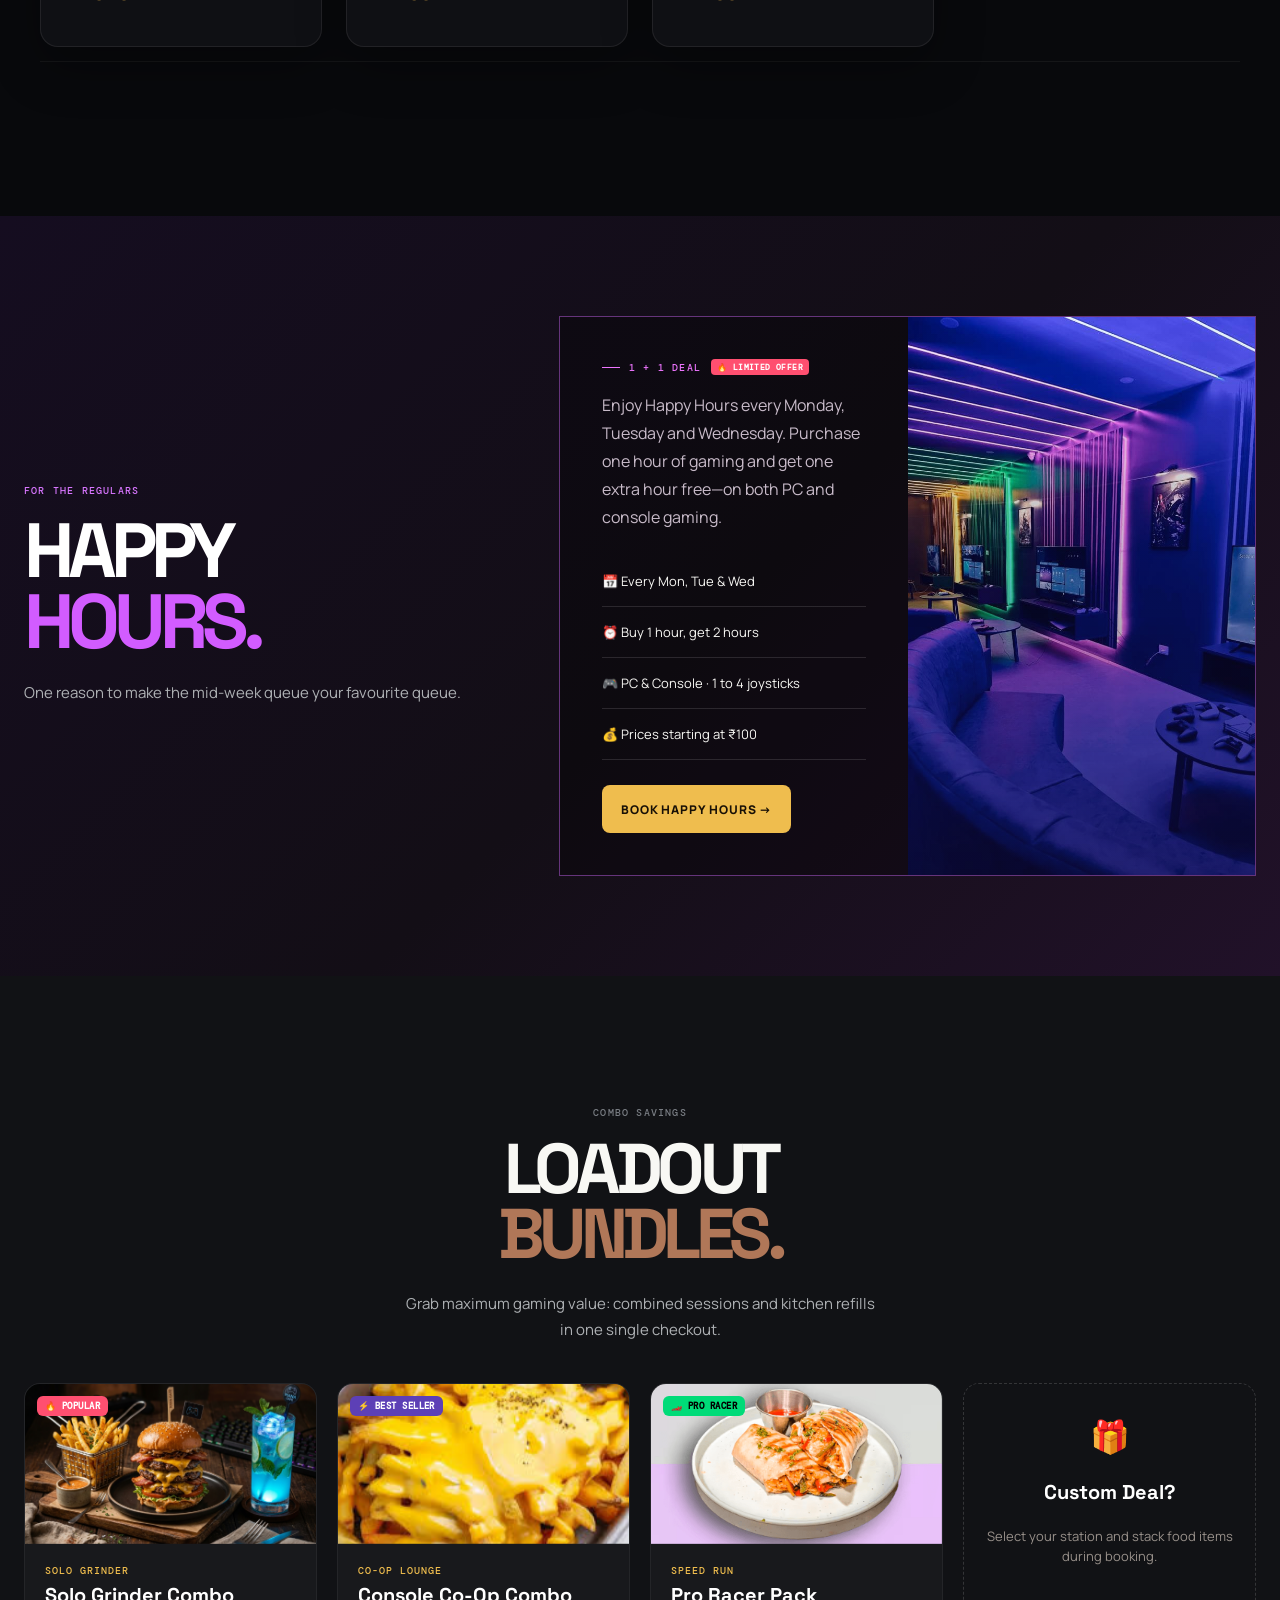
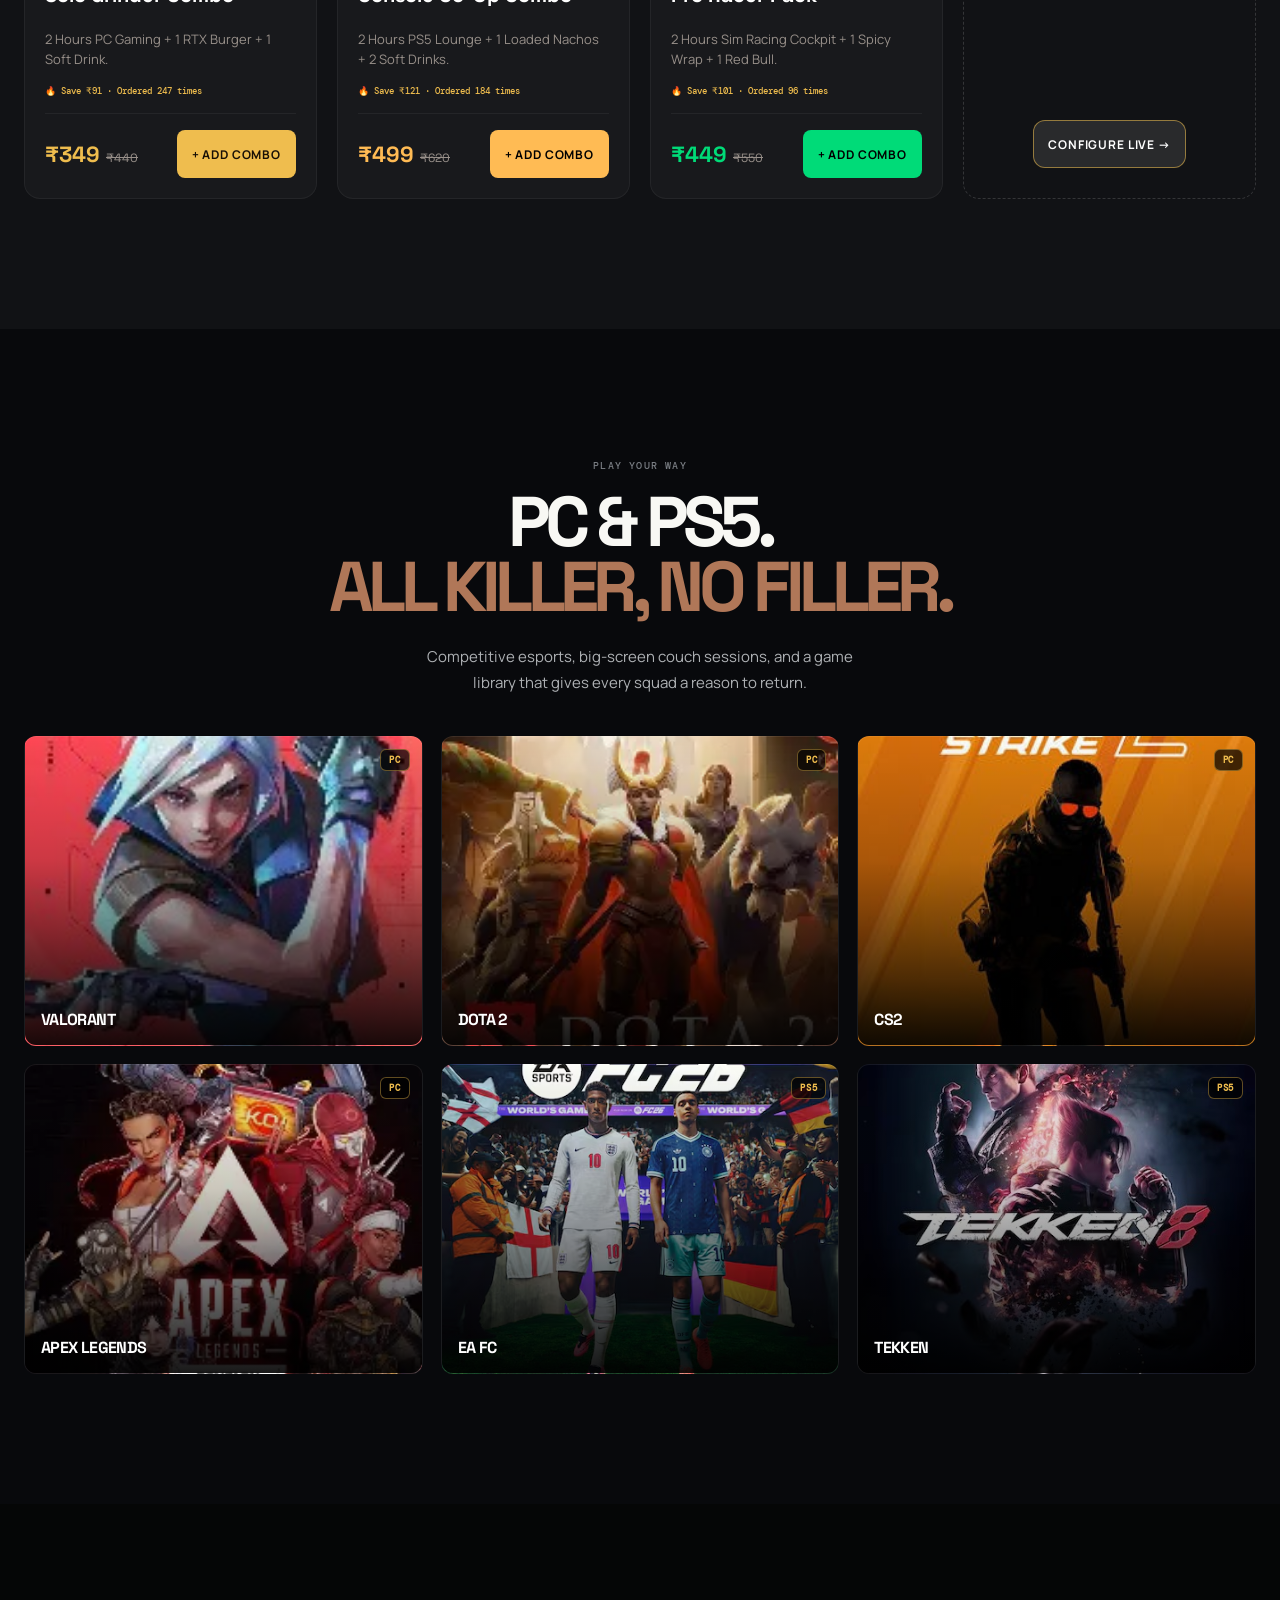
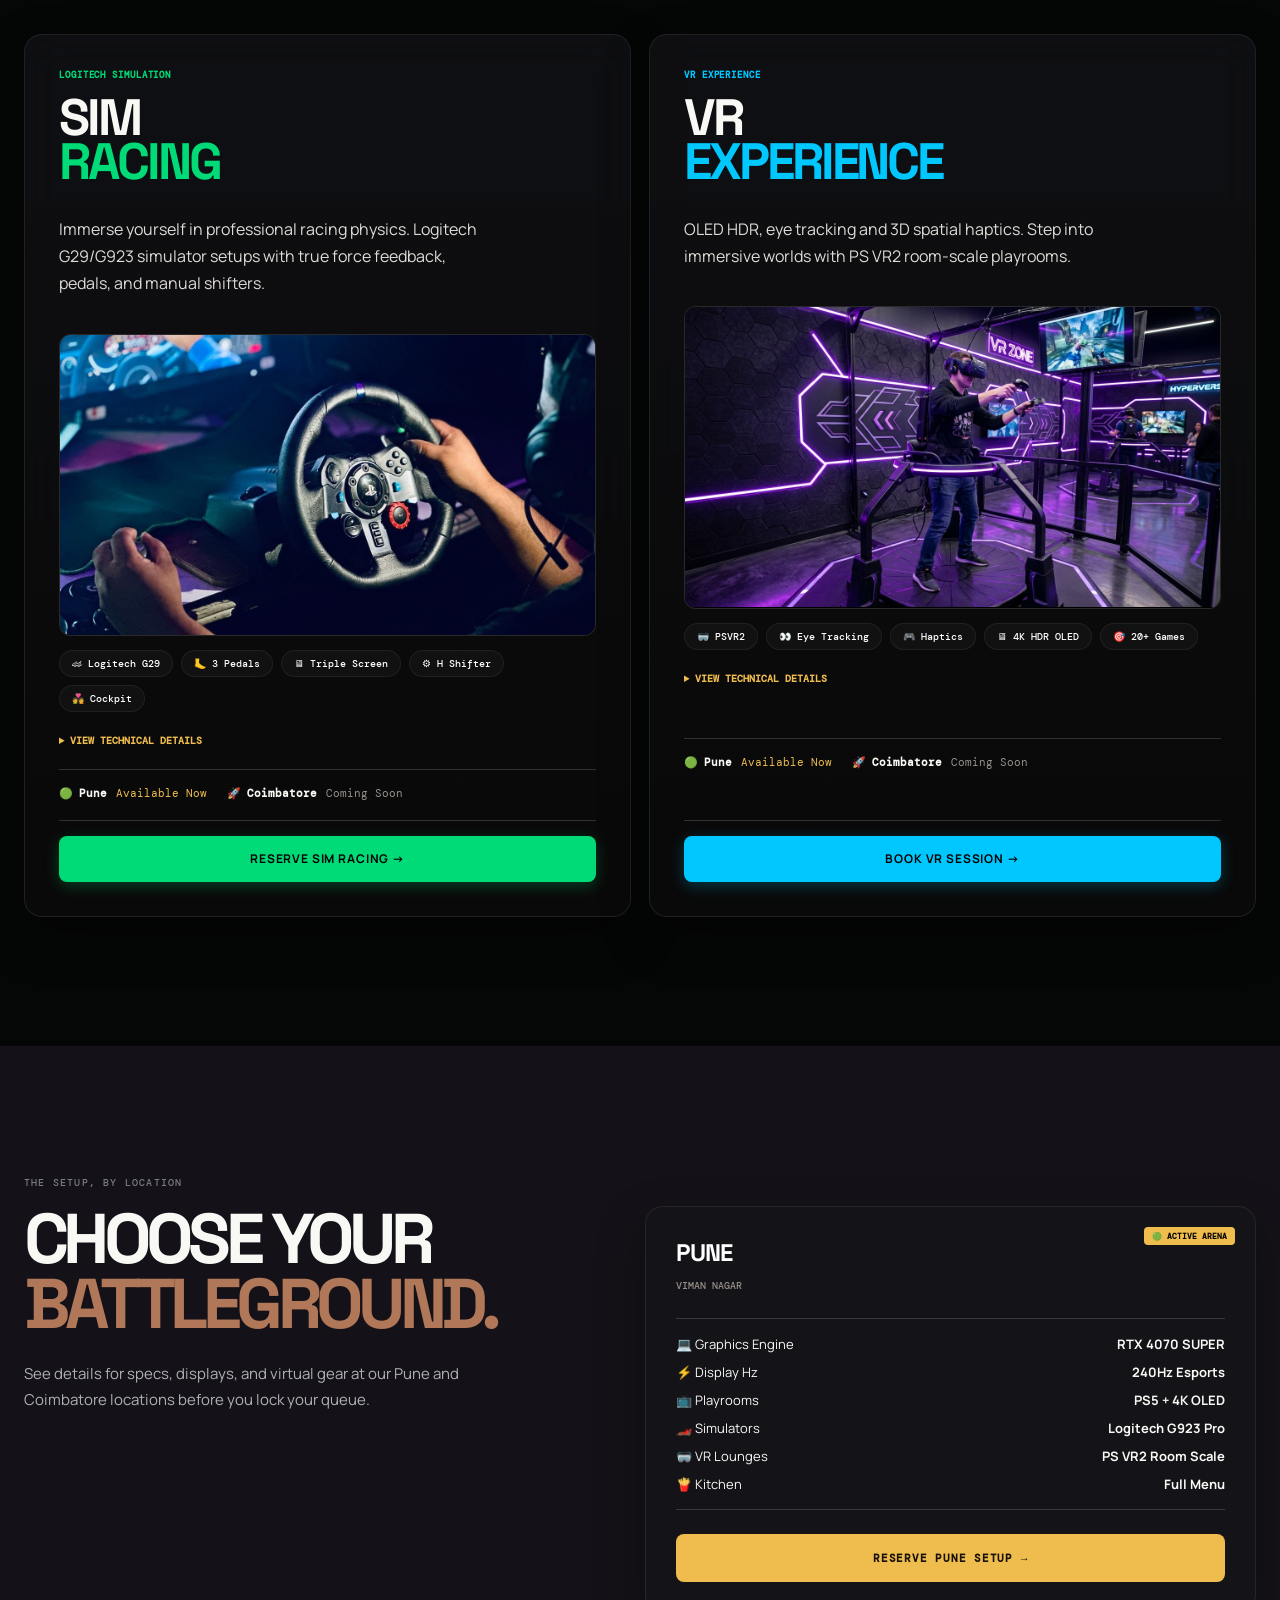
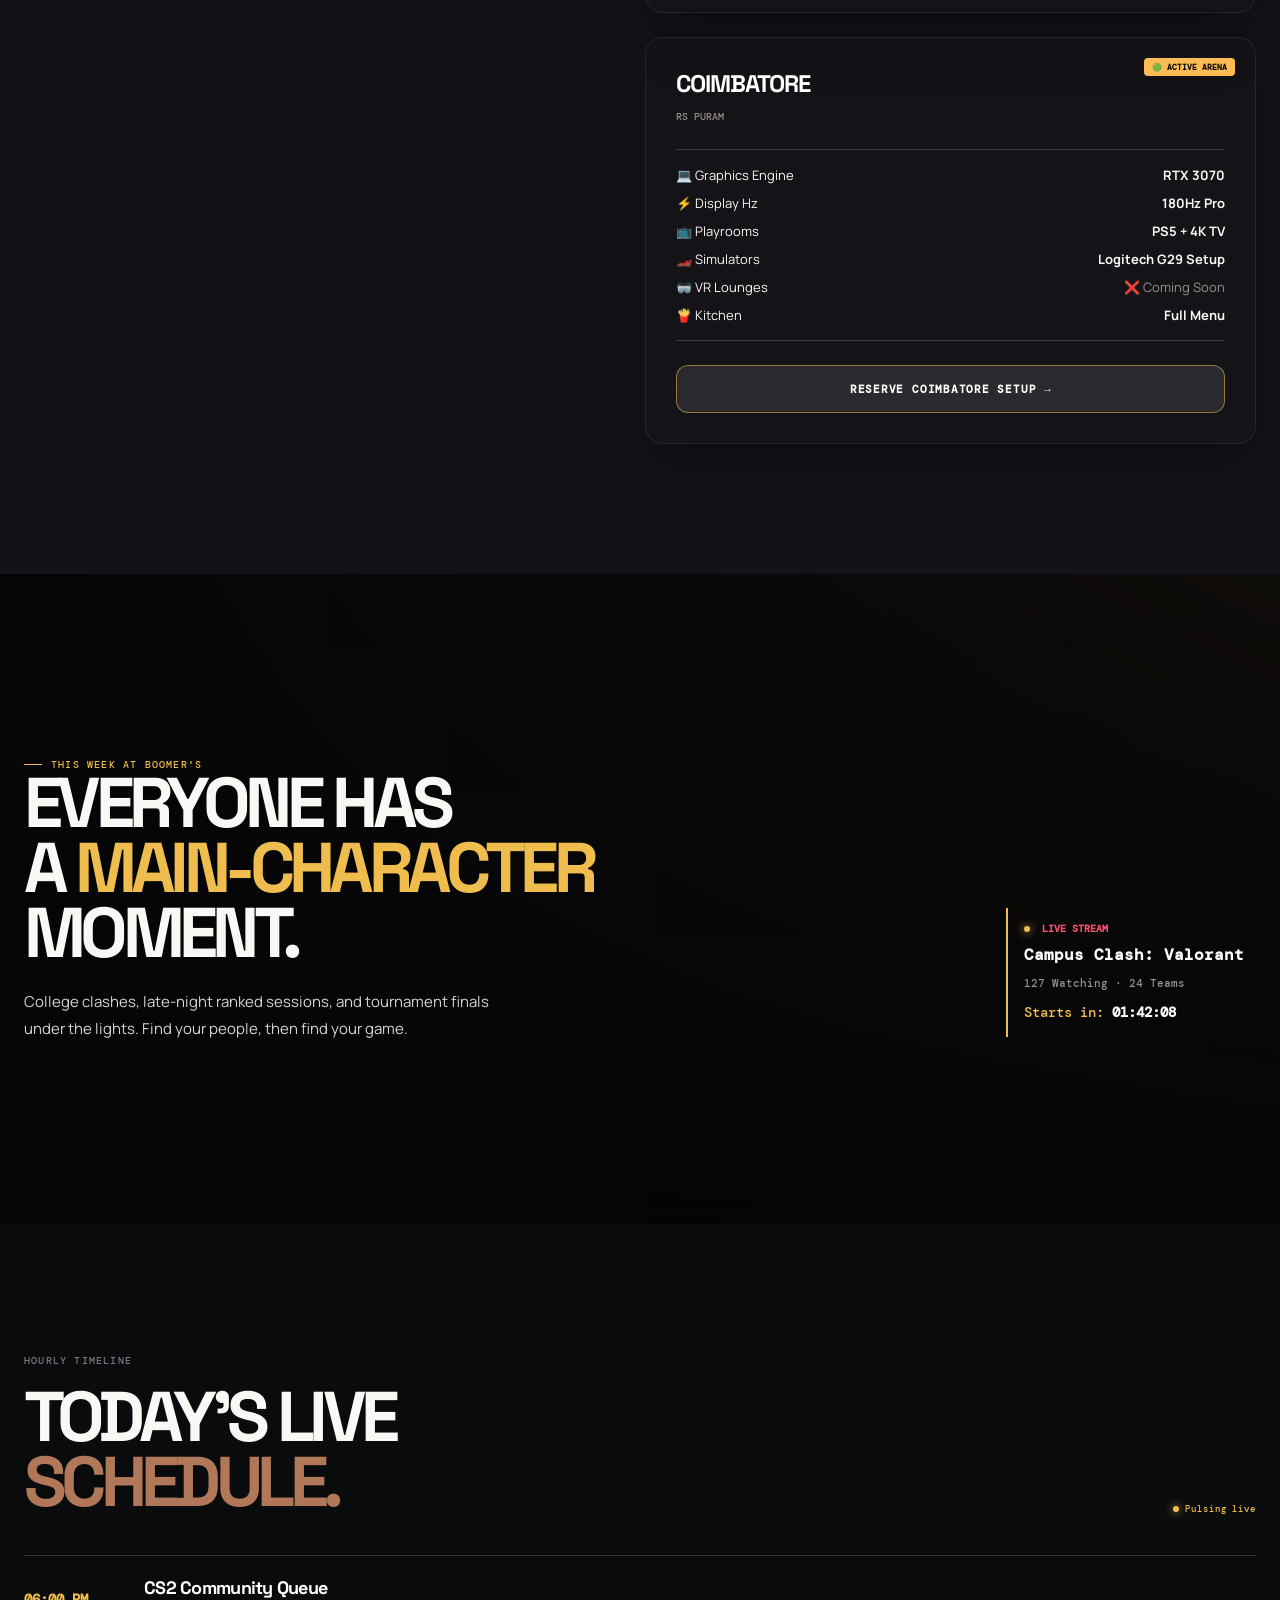
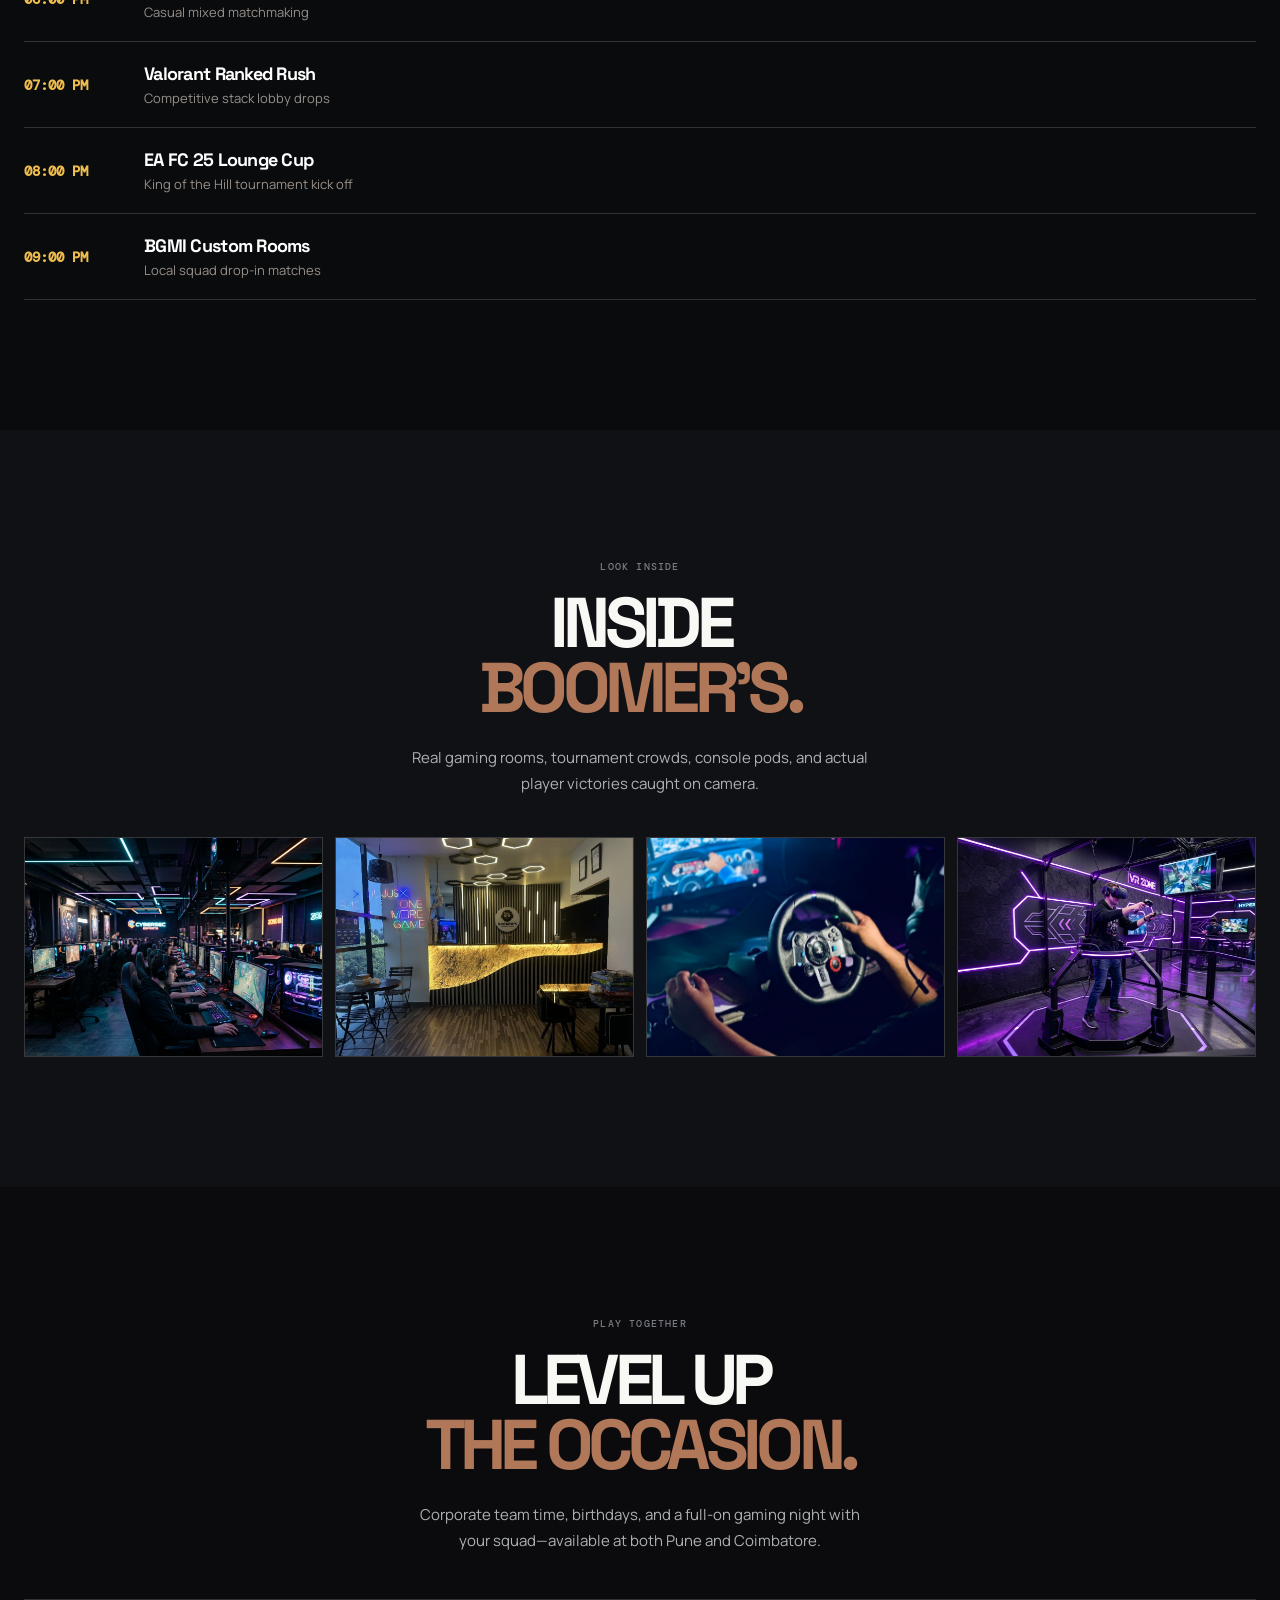
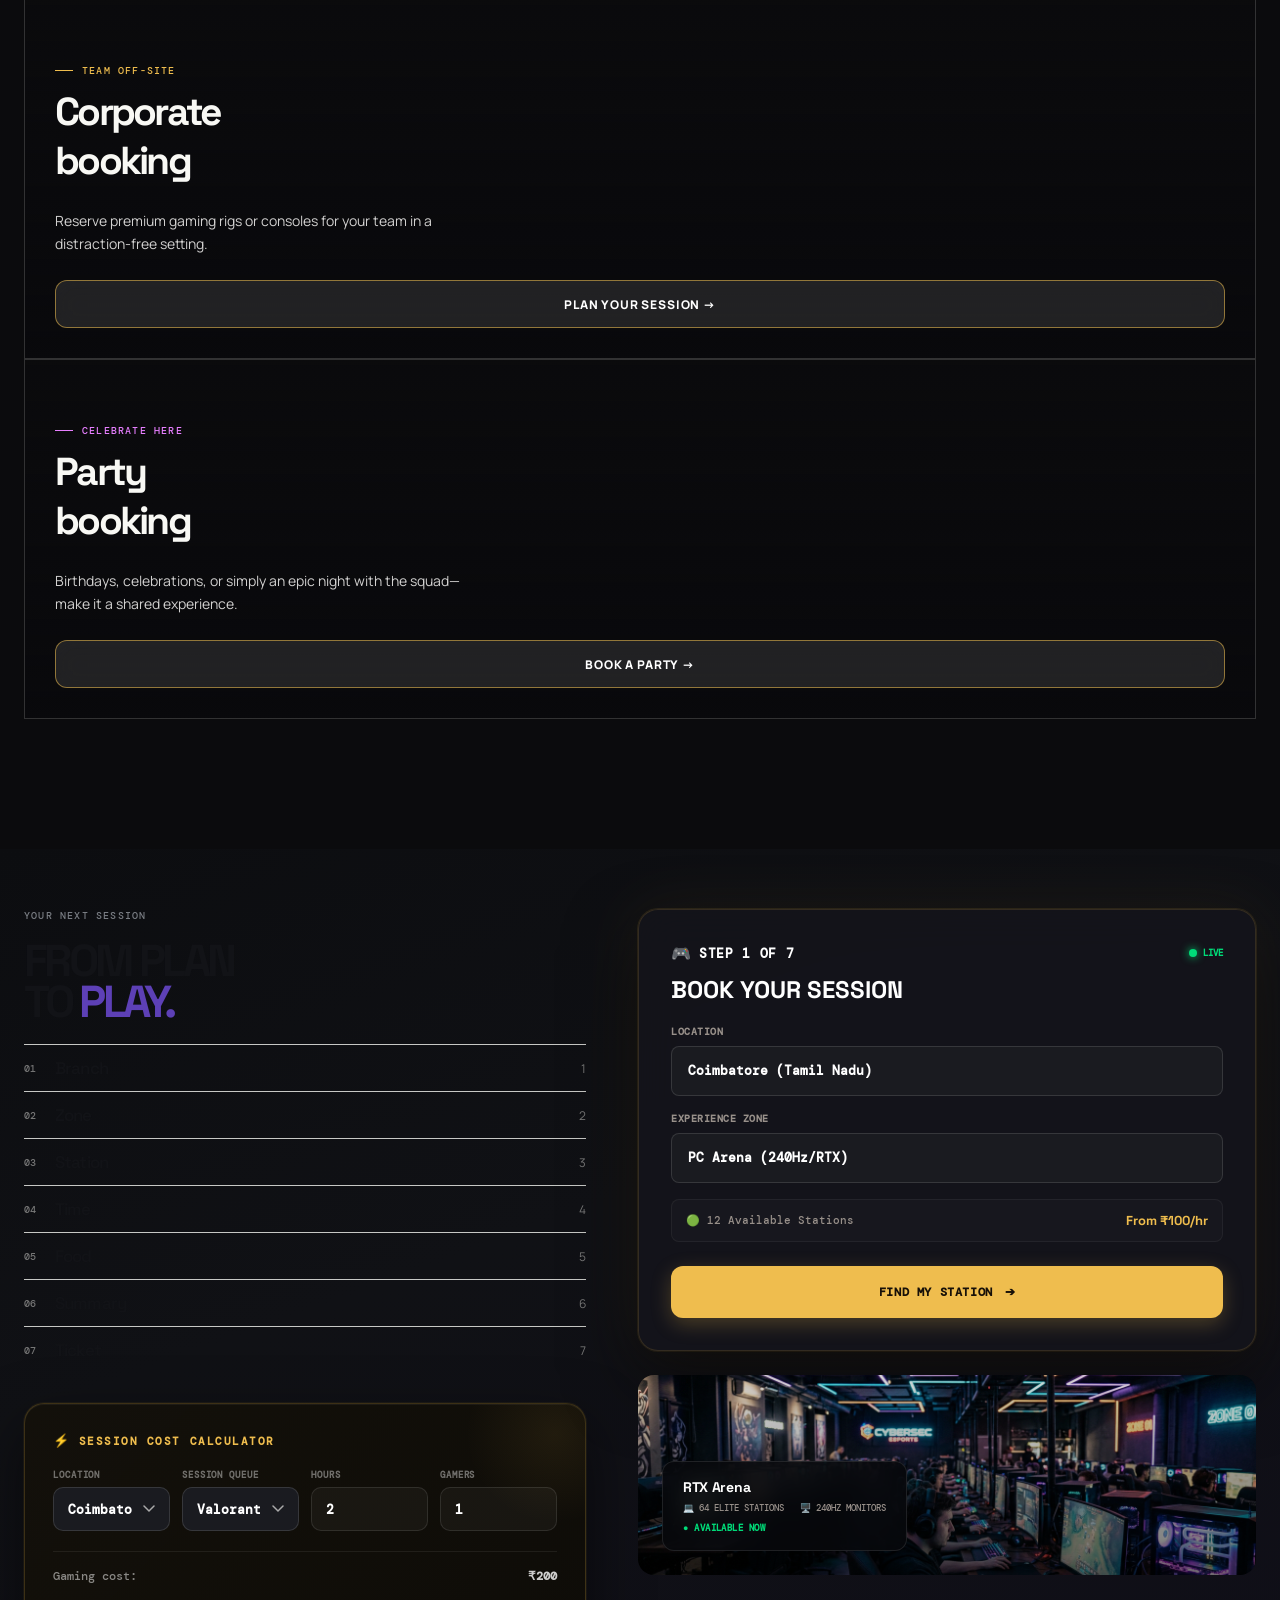
==== commit eff7bd65: "Redesign mobile Quick Booking, fix image links and navbar Book Now visibility" ====
--- a/index.html
+++ b/index.html
@@ -23,6 +23,9 @@
   <link rel="stylesheet" href="assets/css/main.css" />
   <link rel="stylesheet" href="assets/css/animations.css" />
   <link rel="stylesheet" href="assets/css/responsive.css" />
+  <link rel="stylesheet" href="assets/css/cinematic.css" />
+  <link rel="stylesheet" href="assets/css/mobile-audit.css" />
+  <link rel="stylesheet" href="assets/css/desktop-polish.css" />
 </head>
 <body>
 
@@ -53,9 +56,9 @@
     <div class="nav-links">
       <a href="#play">Games</a>
       <a href="#arena">Locations</a>
-      <a href="#power-up">Power-Up Station</a>
+      <a href="menu.html">Power-Up Station</a>
       <a href="#calendar">Tournaments</a>
-      <a href="#membership">Membership</a>
+      <a href="membership.html">Membership</a>
       <a href="#community">Events</a>
       <a href="#book" class="nav-book-link">Book Now</a>
     </div>
@@ -72,13 +75,13 @@
   <!-- Fullscreen Mobile Navigation Menu Overlay -->
   <div class="mobile-menu-overlay" id="mobileMenuOverlay">
     <nav class="mobile-menu-links">
-      <a href="#play" onclick="window.toggleMobileMenu()">Games</a>
-      <a href="#arena" onclick="window.toggleMobileMenu()">Locations</a>
-      <a href="#power-up" onclick="window.toggleMobileMenu()">Power-Up Station</a>
-      <a href="#calendar" onclick="window.toggleMobileMenu()">Tournaments</a>
-      <a href="#membership" onclick="window.toggleMobileMenu()">Membership</a>
-      <a href="#community" onclick="window.toggleMobileMenu()">Events</a>
-      <a href="#book" class="button" onclick="window.toggleMobileMenu()" style="margin-top: 20px; width: 100%; text-align: center; text-transform: uppercase;">Book Now ↗</a>
+      <a href="#play" onclick="window.toggleMobileMenu()" style="--i:0">Games</a>
+      <a href="#arena" onclick="window.toggleMobileMenu()" style="--i:1">Locations</a>
+      <a href="menu.html" onclick="window.toggleMobileMenu()" style="--i:2">Power-Up Station</a>
+      <a href="#calendar" onclick="window.toggleMobileMenu()" style="--i:3">Tournaments</a>
+      <a href="membership.html" onclick="window.toggleMobileMenu()" style="--i:4">Membership</a>
+      <a href="#community" onclick="window.toggleMobileMenu()" style="--i:5">Events</a>
+      <a href="#book" class="mobile-menu-book-btn" onclick="window.toggleMobileMenu()" style="--i:6">Book Now ↗</a>
     </nav>
   </div>
 
@@ -90,43 +93,76 @@
       <div class="hero-media" style="background-image: url('assets/images/boomers_pc_lounge.jpg');"></div>
       
       <!-- Video Loop Background (Phase 1) -->
-      <video class="hero-video" muted loop playsinline poster="assets/images/boomers_pc_lounge.jpg">
+      <video class="hero-video" autoplay muted loop playsinline poster="assets/images/boomers_pc_lounge.jpg">
         <source src="https://assets.mixkit.co/videos/preview/mixkit-gaming-setup-with-neon-lights-40017-large.mp4" type="video/mp4" />
       </video>
       
-      <div class="hero-orbit" aria-hidden="true"></div>
+      <div class="hero-orbit-wrap" style="position: absolute; inset: 0; z-index: 1; pointer-events: none;">
+        <div class="hero-orbit" aria-hidden="true"></div>
+        <!-- Live Tournament Card — centered inside the golden ring -->
+        <div class="hero-ring-card" id="heroLiveCard" style="pointer-events: auto;">
+          <div class="ring-card-live-row">
+            <span class="ring-card-dot"></span>
+            <span class="ring-card-live-label">LIVE NOW</span>
+          </div>
+          <div class="ring-card-title">Campus Clash</div>
+          <div class="ring-card-sub">Valorant Championship · Finals</div>
+          <div class="ring-card-divider"></div>
+          <div class="ring-card-countdown-label">NEXT MATCH IN</div>
+          <div class="ring-card-countdown" id="ringCardCountdown">02:15:44</div>
+          <div class="ring-card-stats">
+            <span>👥 <strong>127</strong> Watching</span>
+            <span>🏆 <strong>32</strong> Registered</span>
+          </div>
+          <a href="https://twitch.tv" target="_blank" rel="noopener" class="ring-card-btn">Watch Live →</a>
+        </div>
+      </div>
+      <canvas id="heroParticles" style="position: absolute; inset: 0; z-index: -2; pointer-events: none; opacity: 0.65;"></canvas>
       <div class="hero-light" aria-hidden="true"></div>
       <div class="hero-noise" aria-hidden="true"></div>
       
-      <div class="wrap">
+      <div class="wrap" style="position: relative;">
         <div class="hero-main reveal">
           <div class="eyebrow">Coimbatore · Pune · Est. 2018</div>
-          <h1>Enter<br>the <em>arena.</em></h1>
+          <h1>Enter the<br><em>arena.</em></h1>
           <p class="hero-lead">High-spec battlestations, a pulse you can feel, and a community that plays to win. This is gaming, switched all the way on.</p>
           
           <div class="hero-actions" style="margin-bottom: 20px;">
-            <a class="button" href="#book">Book Now <span>↗</span></a>
-            <a class="button secondary" href="#arena">Explore Arena <span>↓</span></a>
-            <a class="button secondary" href="#arena" style="border-color: rgba(255,255,255,0.15); color: #fff;">View Pricing <span>↓</span></a>
-          </div>
-
-          <!-- Hero trust elements -->
-          <div style="display: inline-flex; align-items: center; gap: 20px; margin-top: 15px; border: 1px solid rgba(255,255,255,0.08); padding: 10px 20px; border-radius: 99px; background: rgba(8, 9, 12, 0.5); font: 500 11px var(--mono); color: var(--muted); flex-wrap: wrap; justify-content: center;">
-            <span style="color: #efbd4e;">⭐ <strong style="color: #fff;">4.9</strong> Google Rating</span>
-            <span style="color: rgba(255,255,255,0.2);">|</span>
-            <span>👥 <strong style="color: #fff;">14K+</strong> Gamers</span>
-            <span style="color: rgba(255,255,255,0.2);">|</span>
-            <span>🏆 <strong style="color: #fff;">200+</strong> Tournaments</span>
-            <span style="color: rgba(255,255,255,0.2);">|</span>
-            <span>🎮 <strong style="color: #fff;">64</strong> Elite Stations</span>
-          </div>
+            <a class="button hero-primary-cta" href="#book">Book Now <span>↗</span></a>
+            <div class="hero-secondary-ctas">
+              <a class="button secondary" href="#arena">Explore Arena <span>↓</span></a>
+              <a class="button secondary" href="#membership" style="border-color: rgba(255,255,255,0.15); color: #fff;">View Pricing <span>↓</span></a>
+            </div>
+          </div>
+
+          <!-- Mobile-only tournament banner (hidden on desktop, shown on mobile) -->
+          <div class="hero-mobile-tournament-banner" id="heroMobileTournamentBanner">
+            <div class="mobile-tourn-left">
+              <span class="mobile-tourn-dot"></span>
+              <span class="mobile-tourn-live">LIVE NOW</span>
+              <span class="mobile-tourn-name">Campus Clash · Valorant</span>
+            </div>
+            <a href="https://twitch.tv" target="_blank" rel="noopener" class="mobile-tourn-watch">Watch →</a>
+          </div>
+
         </div>
         
         <div class="hero-bottom reveal">
-          <div class="hero-meta">
-            <div>Open today<strong>10:00 — 01:00</strong></div>
-            <div>Players online<strong>47 / 64</strong></div>
-            <div>Next drop<strong>Valorant @ 19:30</strong></div>
+          <div class="hero-meta hero-stats-card">
+            <div class="hero-stat-item">
+              <span class="stat-lbl">🕒 Open Today</span>
+              <strong>10 AM - 1 AM</strong>
+            </div>
+            <div class="hero-stat-divider"></div>
+            <div class="hero-stat-item">
+              <span class="stat-lbl">👥 Players</span>
+              <strong>47 / 64</strong>
+            </div>
+            <div class="hero-stat-divider"></div>
+            <div class="hero-stat-item">
+              <span class="stat-lbl">🏆 Next Event</span>
+              <strong>Valorant @ 19:30</strong>
+            </div>
           </div>
           <aside class="booking-float" aria-label="Quick Booking Options">
             <div class="booking-head">Drop in tonight <span class="live">Live capacity</span></div>
@@ -136,6 +172,39 @@
             </div>
             <a class="button" href="#book">Find a station →</a>
           </aside>
+
+          <!-- Mobile-only Quick Booking Card (Redesigned) -->
+          <div class="mobile-booking-card" id="mobileBookingCard">
+            <div class="m-booking-header">
+              <span class="m-booking-title">Drop in Tonight</span>
+              <span class="m-booking-live"><span class="m-live-dot"></span>LIVE</span>
+            </div>
+            
+            <div class="m-booking-grid-2">
+              <div class="m-select-card" onclick="document.getElementById('book').scrollIntoView({behavior: 'smooth'})">
+                <span class="m-card-icon">📍</span>
+                <span class="m-card-val">Coimbatore</span>
+              </div>
+              <div class="m-select-card" onclick="document.getElementById('book').scrollIntoView({behavior: 'smooth'})">
+                <span class="m-card-icon">🕒</span>
+                <span class="m-card-val">7:30 PM</span>
+              </div>
+            </div>
+            
+            <div class="m-booking-grid-3">
+              <div class="m-status-card">
+                <span class="m-status-val">🎮 12 PCs</span>
+              </div>
+              <div class="m-status-card">
+                <span class="m-status-val">🎮 3 PS5</span>
+              </div>
+              <div class="m-status-card">
+                <span class="m-status-val">🥽 VR Wait</span>
+              </div>
+            </div>
+            
+            <a class="m-booking-cta" href="#book">FIND A STATION →</a>
+          </div>
         </div>
       </div>
     </section>
@@ -281,7 +350,6 @@
       </div>
     </section>
 
-    <!-- Power-Up Station (Café launcher, Phase 2) -->
     <!-- Power-Up Station Section (v7 Menu Expansion) -->
     <section class="section cafe" id="power-up" style="background: #08090c; padding-top: 100px;">
       <div class="wrap" style="max-width: 1200px;">
@@ -289,8 +357,8 @@
         <!-- Cinematic Menu Hero -->
         <div class="reveal" style="display: grid; grid-template-columns: 1fr 1fr; gap: 40px; align-items: center; margin-bottom: 60px;">
           <div>
-            <div class="section-kicker" style="color: var(--lime);">Power-up Station</div>
-            <h1 class="display" style="font-size: 52px; line-height: 0.95; margin-bottom: 20px;">FUEL YOUR<br><span>SESSION.</span></h1>
+            <div class="section-kicker" style="color: var(--lime);">POWER-UP STATION</div>
+            <h1 class="display" style="font-size: 52px; line-height: 0.95; margin-bottom: 20px;">Find your<br><span>next loadout.</span></h1>
             <p class="section-intro" style="margin-bottom: 30px;">Select from BGC's gourmet kitchen loadouts. Real gaming setup snacks, thick potion milkshakes, and squad combo boxes prepared to keep you in the queue.</p>
             
             <!-- Menu Features -->
@@ -308,27 +376,21 @@
         </div>
 
 
-        <!-- Search and Quick Filters Shelf -->
-        <div class="reveal" style="background: rgba(255,255,255,0.02); border: 1px solid var(--line); border-radius: 18px; padding: 24px; margin-bottom: 40px; display: flex; flex-direction: column; gap: 16px;">
-          <div style="position: relative; display: flex; gap: 15px; flex-wrap: wrap;">
-            <input type="text" id="foodSearchInput" placeholder="Search loadout snacks or drinks..." style="flex: 1; min-width: 250px; background: rgba(0,0,0,0.4); border: 1px solid var(--line); border-radius: 8px; padding: 12px 16px; color: #fff; font-size: 14px; font-family: var(--mono);">
-          </div>
-          
-          <div style="display: flex; gap: 8px; flex-wrap: wrap; font-family: var(--mono); font-size: 10px;">
-            <button class="food-filter-btn active" data-filter="all" style="padding: 6px 12px; border-radius: 4px; border: 1px solid var(--line); background: transparent; color: #fff; cursor: pointer; text-transform: uppercase;">All Items</button>
-            <button class="food-filter-btn" data-filter="veg" style="padding: 6px 12px; border-radius: 4px; border: 1px solid var(--line); background: transparent; color: var(--lime); cursor: pointer; text-transform: uppercase;">🟢 Veg Only</button>
-            <button class="food-filter-btn" data-filter="non-veg" style="padding: 6px 12px; border-radius: 4px; border: 1px solid var(--line); background: transparent; color: var(--red); cursor: pointer; text-transform: uppercase;">🔴 Non-Veg</button>
-            <button class="food-filter-btn" data-filter="under-200" style="padding: 6px 12px; border-radius: 4px; border: 1px solid var(--line); background: transparent; color: #fff; cursor: pointer; text-transform: uppercase;">Under ₹200</button>
-            <button class="food-filter-btn" data-filter="bestseller" style="padding: 6px 12px; border-radius: 4px; border: 1px solid var(--line); background: transparent; color: #efbd4e; cursor: pointer; text-transform: uppercase;">⭐ Best Seller</button>
-            <button class="food-filter-btn" data-filter="snacks" style="padding: 6px 12px; border-radius: 4px; border: 1px solid var(--line); background: transparent; color: #fff; cursor: pointer; text-transform: uppercase;">Snacks</button>
-            <button class="food-filter-btn" data-filter="drinks" style="padding: 6px 12px; border-radius: 4px; border: 1px solid var(--line); background: transparent; color: #fff; cursor: pointer; text-transform: uppercase;">Drinks</button>
-            <button class="food-filter-btn" data-filter="combos" style="padding: 6px 12px; border-radius: 4px; border: 1px solid var(--line); background: transparent; color: var(--lime); cursor: pointer; text-transform: uppercase;">🎁 Combos</button>
-          </div>
-        </div>
-
-        <!-- Category Tab Selectors (12 categories) -->
-        <div class="reveal" style="margin-bottom: 30px;">
-          <div class="cafe-tabs" role="tablist" style="display: flex; gap: 8px; overflow-x: auto; padding-bottom: 12px; border-bottom: 1px solid var(--line);">
+        <!-- Premium Sticky Search, Filters and Categories Navigation Shelf -->
+        <div class="sticky-menu-shelf reveal">
+          <!-- Search Shelf -->
+          <div style="margin-bottom: 16px;">
+            <div style="position: relative;">
+              <div style="position: relative; width: 100%;">
+                <input type="text" id="foodSearchInput" placeholder="Search burgers, pasta, mocktails..." style="width: 100%; background: rgba(255,255,255,0.03); border: 1px solid rgba(255,255,255,0.1); border-radius: 12px; padding: 14px 75px 14px 20px; color: #fff; font-size: 14px; font-family: 'Manrope', sans-serif; outline: none; transition: border-color 0.2s, box-shadow 0.2s;">
+                <button id="clearSearchBtn" style="position: absolute; right: 48px; top: 50%; transform: translateY(-50%); background: transparent; border: none; color: rgba(255,255,255,0.4); font-size: 18px; cursor: pointer; display: none;">&times;</button>
+                <span style="position: absolute; right: 18px; top: 50%; transform: translateY(-50%); font-size: 16px; opacity: 0.6; pointer-events: none;">🔍</span>
+              </div>
+              
+          </div>
+
+          <!-- Category Tab Selectors (12 categories) -->
+          <div class="cafe-tabs" role="tablist">
             <button class="cafe-tab-btn" onclick="switchCafeTab('best-sellers', this)">⭐ Best Sellers</button>
             <button class="cafe-tab-btn active" onclick="switchCafeTab('xp-starters', this)">🍟 XP Starters</button>
             <button class="cafe-tab-btn" onclick="switchCafeTab('tactical-starters', this)">🍗 Tactical Starters</button>
@@ -345,6 +407,11 @@
             <button class="cafe-tab-btn" onclick="switchCafeTab('squad-combos', this)">🎁 Squad Combos</button>
           </div>
         </div>
+
+        <!-- Search Results Count Banner -->
+        <div id="searchResultsBanner" class="reveal" style="font-family: var(--mono); font-size: 11px; color: var(--muted); text-transform: uppercase; margin-bottom: 24px; display: none; align-items: center; gap: 8px;">
+          <span style="color: var(--lime);">●</span> <span id="searchResultsCountText">0 Results Found</span>
+        </div>
         
         <!-- Tab items content grid -->
         <div class="cafe-items-list reveal" id="cafeItemsContainer" style="display: grid; grid-template-columns: repeat(auto-fit, minmax(260px, 1fr)); gap: 24px;">
@@ -375,7 +442,7 @@
               <li>🎮 PC & Console · 1 to 4 joysticks</li>
               <li>💰 Prices starting at ₹100</li>
             </ul>
-            <a class="button" href="#book">Book Happy Hours →</a>
+            <a class="button" href="#" onclick="openHappyHoursModal(); return false;">Book Happy Hours →</a>
           </div>
           <div class="deal-image"></div>
         </div>
@@ -391,48 +458,69 @@
           <p class="section-intro">Grab maximum gaming value: combined sessions and kitchen refills in one single checkout.</p>
         </div>
         
-        <div class="gallery-grid reveal" style="margin-top:40px;">
-          <!-- Custom Bundle cards -->
-          <div class="badge-card" style="text-align: left; border-color: rgba(239, 189, 78, 0.4); position: relative;">
-            <span style="position: absolute; top: 15px; right: 15px; font: 700 8px var(--mono); background: #ff4f70; color: #fff; padding: 3px 6px; border-radius: 4px; text-transform: uppercase;">🔥 Popular</span>
-            <div style="font: 500 10px var(--mono); color: var(--lime); text-transform: uppercase;">Solo Grinder</div>
-            <h3 style="font: 700 20px var(--display); margin: 8px 0 12px; color: #fff;">Solo Grinder Combo</h3>
-            <p style="font-size: 13px; color: var(--muted); margin-bottom: 20px;">2 Hours PC Gaming + 1 RTX Burger + 1 Soft Drink.</p>
-            <div style="font: 500 9px var(--mono); color: var(--lime); margin-bottom: 15px;">🔥 Save ₹91 · Ordered 247 times</div>
-            <div style="display:flex; justify-content:space-between; align-items:center; border-top: 1px solid var(--line); padding-top: 12px;">
-              <span style="font: 700 22px var(--display); color: var(--lime);">₹349 <small style="font-size: 11px; text-decoration: line-through; color: var(--muted);">₹440</small></span>
-              <button class="cafe-add-btn" onclick="addBundleToBooking('bundle-1')">+ Add Combo</button>
+        <div class="bundle-carousel reveal" style="margin-top:40px;">
+          <!-- Card 1 -->
+          <div class="bundle-card">
+            <div class="bundle-img-wrap">
+              <img src="assets/images/boomers_cafe_food.jpg" alt="Solo Grinder Combo">
+              <span class="bundle-badge badge-red">🔥 Popular</span>
+            </div>
+            <div class="bundle-content">
+              <div class="bundle-kicker">Solo Grinder</div>
+              <h3 class="bundle-title">Solo Grinder Combo</h3>
+              <p class="bundle-desc">2 Hours PC Gaming + 1 RTX Burger + 1 Soft Drink.</p>
+              <div class="bundle-savings">🔥 Save ₹91 · Ordered 247 times</div>
+              <div class="bundle-footer">
+                <span class="bundle-price">₹349 <small>₹440</small></span>
+                <button class="button primary bundle-btn" onclick="addBundleToBooking('bundle-1')">+ Add Combo</button>
+              </div>
             </div>
           </div>
           
-          <div class="badge-card" style="text-align: left; border-color: rgba(176, 119, 88, 0.4); position: relative;">
-            <span style="position: absolute; top: 15px; right: 15px; font: 700 8px var(--mono); background: #5d40b6; color: #fff; padding: 3px 6px; border-radius: 4px; text-transform: uppercase;">⚡ Best Seller</span>
-            <div style="font: 500 10px var(--mono); color: #ffbb54; text-transform: uppercase;">Co-Op Lounge</div>
-            <h3 style="font: 700 20px var(--display); margin: 8px 0 12px; color: #fff;">Console Co-Op Combo</h3>
-            <p style="font-size: 13px; color: var(--muted); margin-bottom: 20px;">2 Hours PS5 Lounge + 1 Loaded Nachos + 2 Soft Drinks.</p>
-            <div style="font: 500 9px var(--mono); color: #ffbb54; margin-bottom: 15px;">🔥 Save ₹121 · Ordered 184 times</div>
-            <div style="display:flex; justify-content:space-between; align-items:center; border-top: 1px solid var(--line); padding-top: 12px;">
-              <span style="font: 700 22px var(--display); color: #ffbb54;">₹499 <small style="font-size: 11px; text-decoration: line-through; color: var(--muted);">₹620</small></span>
-              <button class="cafe-add-btn" style="color:#ffbb54; border-color:#ffbb54;" onclick="addBundleToBooking('bundle-2')">+ Add Combo</button>
+          <!-- Card 2 -->
+          <div class="bundle-card">
+            <div class="bundle-img-wrap">
+              <img src="assets/images/cheesefries.jpeg" alt="Console Co-Op Combo">
+              <span class="bundle-badge badge-purple">⚡ Best Seller</span>
+            </div>
+            <div class="bundle-content">
+              <div class="bundle-kicker">Co-Op Lounge</div>
+              <h3 class="bundle-title">Console Co-Op Combo</h3>
+              <p class="bundle-desc">2 Hours PS5 Lounge + 1 Loaded Nachos + 2 Soft Drinks.</p>
+              <div class="bundle-savings">🔥 Save ₹121 · Ordered 184 times</div>
+              <div class="bundle-footer">
+                <span class="bundle-price price-gold">₹499 <small>₹620</small></span>
+                <button class="button primary bundle-btn btn-gold" onclick="addBundleToBooking('bundle-2')">+ Add Combo</button>
+              </div>
             </div>
           </div>
           
-          <div class="badge-card" style="text-align: left; border-color: rgba(0, 219, 120, 0.4); position: relative;">
-            <span style="position: absolute; top: 15px; right: 15px; font: 700 8px var(--mono); background: #00db78; color: #000; padding: 3px 6px; border-radius: 4px; text-transform: uppercase;">🏎️ Pro Racer</span>
-            <div style="font: 500 10px var(--mono); color: #00db78; text-transform: uppercase;">Speed Run</div>
-            <h3 style="font: 700 20px var(--display); margin: 8px 0 12px; color: #fff;">Pro Racer Pack</h3>
-            <p style="font-size: 13px; color: var(--muted); margin-bottom: 20px;">2 Hours Sim Racing Cockpit + 1 Spicy Wrap + 1 Red Bull.</p>
-            <div style="font: 500 9px var(--mono); color: #00db78; margin-bottom: 15px;">🔥 Save ₹101 · Ordered 96 times</div>
-            <div style="display:flex; justify-content:space-between; align-items:center; border-top: 1px solid var(--line); padding-top: 12px;">
-              <span style="font: 700 22px var(--display); color: #00db78;">₹449 <small style="font-size: 11px; text-decoration: line-through; color: var(--muted);">₹550</small></span>
-              <button class="cafe-add-btn" style="color:#00db78; border-color:#00db78;" onclick="addBundleToBooking('bundle-3')">+ Add Combo</button>
-            </div>
-          </div>
-
-          <div class="badge-card" style="display:flex; flex-direction:column; justify-content:center; align-items:center; text-align:center; border: 1px dashed var(--line);">
-            <span class="badge-icon">🎁</span>
-            <div class="badge-title">Custom Deal?</div>
-            <p style="font-size:12px; color:var(--muted);">Select your station and stack food items during booking.</p>
+          <!-- Card 3 -->
+          <div class="bundle-card">
+            <div class="bundle-img-wrap">
+              <img src="assets/images/food-wrap.png" alt="Pro Racer Pack">
+              <span class="bundle-badge badge-green">🏎️ Pro Racer</span>
+            </div>
+            <div class="bundle-content">
+              <div class="bundle-kicker">Speed Run</div>
+              <h3 class="bundle-title">Pro Racer Pack</h3>
+              <p class="bundle-desc">2 Hours Sim Racing Cockpit + 1 Spicy Wrap + 1 Red Bull.</p>
+              <div class="bundle-savings">🔥 Save ₹101 · Ordered 96 times</div>
+              <div class="bundle-footer">
+                <span class="bundle-price price-green">₹449 <small>₹550</small></span>
+                <button class="button primary bundle-btn btn-green" onclick="addBundleToBooking('bundle-3')">+ Add Combo</button>
+              </div>
+            </div>
+          </div>
+
+          <!-- Card 4 -->
+          <div class="bundle-card custom-deal-card">
+            <div class="custom-deal-inner">
+              <span class="custom-deal-icon">🎁</span>
+              <h3 class="bundle-title">Custom Deal?</h3>
+              <p class="bundle-desc">Select your station and stack food items during booking.</p>
+              <a class="button secondary bundle-btn" href="#book">Configure Live →</a>
+            </div>
           </div>
         </div>
       </div>
@@ -447,11 +535,12 @@
           <p class="section-intro">Competitive esports, big-screen couch sessions, and a game library that gives every squad a reason to return.</p>
         </div>
         <div class="library-grid reveal">
-          <div class="library-game" style="--cover:url('assets/images/Valorant_cover.jpg')"><small>PC</small><b>VALORANT</b></div>
-          <div class="library-game" style="--cover:url('assets/images/dota2.jpeg')"><small>PC</small><b>DOTA 2</b></div>
-          <div class="library-game" style="--cover:url('assets/images/cs2.jpeg')"><small>PC</small><b>CS2</b></div>
-          <div class="library-game" style="--cover:url('assets/images/fc.webp')"><small>PS5</small><b>EA FC</b></div>
-          <div class="library-game" style="--cover:url('assets/images/tekken.jpeg')"><small>PS5</small><b>TEKKEN</b></div>
+          <div class="library-game" style="background-image: url('assets/images/valorant_new.jpg');"><small>PC</small><b>VALORANT</b></div>
+          <div class="library-game" style="background-image: url('assets/images/dota2_new.png');"><small>PC</small><b>DOTA 2</b></div>
+          <div class="library-game" style="background-image: url('assets/images/cs2_new.jpg');"><small>PC</small><b>CS2</b></div>
+          <div class="library-game" style="background-image: url('assets/images/apex.png');"><small>PC</small><b>APEX LEGENDS</b></div>
+          <div class="library-game" style="background-image: url('assets/images/fc26.png');"><small>PS5</small><b>EA FC</b></div>
+          <div class="library-game" style="background-image: url('assets/images/tekken8.jpg');"><small>PS5</small><b>TEKKEN</b></div>
         </div>
       </div>
     </section>
@@ -459,135 +548,115 @@
     <!-- Simulator & VR Modes -->
     <section class="section modes">
       <div class="wrap mode-grid">
-        <article class="mode glass-card reveal" style="--mode-color:#00e47b; display: flex; flex-direction: column; background: rgba(20,21,25,0.65);">
+        <article class="mode glass-card reveal" id="mode-racing" style="--mode-color:#00e47b; display: flex; flex-direction: column; background: rgba(20,21,25,0.65);">
           <div class="mode-tag" style="color: #00db78;">Logitech Simulation</div>
           <h3 style="margin-top: 15px; font-family: var(--display); letter-spacing: -0.06em;">SIM<br><span style="color: #00db78;">RACING</span></h3>
-          <p>Immerse yourself in professional racing physics. Professional Logitech G29 / G923 simulator setups with true force feedback, pedals, and manual shifters.</p>
+          <p>Immerse yourself in professional racing physics. Logitech G29/G923 simulator setups with true force feedback, pedals, and manual shifters.</p>
           
-          <!-- Large simulator preview loop -->
-          <div style="position: relative; margin: 24px 0 16px; border: 1px solid var(--line); border-radius: 12px; overflow: hidden; aspect-ratio: 16/9; background: #000;">
+          <!-- Video preview -->
+          <div style="position: relative; margin: 20px 0 14px; border: 1px solid var(--line); border-radius: 12px; overflow: hidden; aspect-ratio: 16/9; background: #000;">
             <video autoplay muted loop playsinline poster="assets/images/boomers_racing_sim.jpg" style="width: 100%; height: 100%; object-fit: cover;">
               <source src="https://assets.mixkit.co/videos/preview/mixkit-race-car-simulator-in-esports-arena-41551-large.mp4" type="video/mp4">
             </video>
           </div>
 
-          <!-- Feature Cards Grid (6 items) -->
-          <div class="mode-details-box" style="grid-template-columns: repeat(2, 1fr);">
-            <div class="mode-detail-item">
-              <span style="font-size: 16px;">🏎️</span>
-              <b>Logitech G29/G923</b>
-              <span style="color: var(--muted); font-size: 9px;">Force Feedback Wheel</span>
-            </div>
-            <div class="mode-detail-item">
-              <span style="font-size: 16px;">🦶</span>
-              <b>3 Pedal Racing Setup</b>
-              <span style="color: var(--muted); font-size: 9px;">Realistic Gas/Brake/Clutch</span>
-            </div>
-            <div class="mode-detail-item">
-              <span style="font-size: 16px;">🖥️</span>
-              <b>Triple Monitor</b>
-              <span style="color: var(--muted); font-size: 9px;">180° Curved Displays</span>
-            </div>
-            <div class="mode-detail-item">
-              <span style="font-size: 16px;">⚙️</span>
-              <b>Manual Shifter</b>
-              <span style="color: var(--muted); font-size: 9px;">6-Speed H-Pattern Shift</span>
-            </div>
-            <div class="mode-detail-item" style="grid-column: span 2;">
-              <span style="font-size: 16px;">💺</span>
-              <b>Cockpit Seating</b>
-              <span style="color: var(--muted); font-size: 9px;">Steel-Chassis Bucket Seat Rig</span>
-            </div>
-          </div>
-
-          <!-- Specs Panel -->
-          <div class="mode-specs-list">
-            <div class="mode-spec-row"><span>Hardware</span><b>Logitech Force Feedback</b></div>
-            <div class="mode-spec-row"><span>Supported Games</span><b style="font-size:11px;">Assetto Corsa · F1 25 · Forza · Dirt Rally</b></div>
-          </div>
-
-          <!-- How it works strip -->
-          <div class="mode-steps-strip">
-            <span>① Sit in Cockpit</span>
-            <span>➔</span>
-            <span>② Grab the Wheel</span>
-            <span>➔</span>
-            <span>③ Race Like Real Life</span>
-          </div>
-
-          <!-- Status and Booking Button -->
-          <div class="mode-status-row">
-            <div class="mode-status-info">
-              <div style="color: #00db78; font-weight: bold; font-family: var(--mono); font-size: 10px;">🟢 AVAILABLE AT PUNE</div>
-              <div style="color: #ffbb54; font-weight: bold; font-family: var(--mono); margin-top: 3px; font-size: 10px;">🚀 COIMBATORE COMING SOON</div>
-            </div>
-            <a href="#book" class="button" onclick="if(window.bookingWizardShowStep){window.bookingWizardShowStep(2);}" style="padding: 10px 18px; font-size: 10px; transition: transform 0.2s; will-change: transform;">Reserve Cockpit</a>
+          <!-- Compact feature chips (always visible) -->
+          <div class="mode-chip-row" style="display: flex; flex-wrap: wrap; gap: 8px; margin-bottom: 16px;">
+            <span class="mode-chip" style="background: rgba(255,255,255,0.03); border: 1px solid rgba(255,255,255,0.06); padding: 6px 12px; border-radius: 50px; font: 500 10px var(--mono); color: #fff;">🏎 Logitech G29</span>
+            <span class="mode-chip" style="background: rgba(255,255,255,0.03); border: 1px solid rgba(255,255,255,0.06); padding: 6px 12px; border-radius: 50px; font: 500 10px var(--mono); color: #fff;">🦶 3 Pedals</span>
+            <span class="mode-chip" style="background: rgba(255,255,255,0.03); border: 1px solid rgba(255,255,255,0.06); padding: 6px 12px; border-radius: 50px; font: 500 10px var(--mono); color: #fff;">🖥 Triple Screen</span>
+            <span class="mode-chip" style="background: rgba(255,255,255,0.03); border: 1px solid rgba(255,255,255,0.06); padding: 6px 12px; border-radius: 50px; font: 500 10px var(--mono); color: #fff;">⚙ H Shifter</span>
+            <span class="mode-chip" style="background: rgba(255,255,255,0.03); border: 1px solid rgba(255,255,255,0.06); padding: 6px 12px; border-radius: 50px; font: 500 10px var(--mono); color: #fff;">💑 Cockpit</span>
+          </div>
+
+          <!-- Collapsible tech specs accordion -->
+          <details class="mode-accordion" style="margin-bottom: 16px;">
+            <summary style="font: 700 10px var(--mono); color: var(--accent); text-transform: uppercase; cursor: pointer; padding: 6px 0; outline: none; display: list-item;">View Technical Details</summary>
+            <div class="mode-accordion-body" style="padding-top: 10px;">
+              <div class="mode-details-box" style="display: grid; grid-template-columns: repeat(2, 1fr); gap: 10px; margin-bottom: 14px;">
+                <div class="mode-detail-item" style="font-size:11px; display:flex; flex-direction:column; gap:2px;"><b style="color:#fff;">Logitech G29/G923</b><span style="color:var(--muted);font-size:9px;">Force Feedback Wheel</span></div>
+                <div class="mode-detail-item" style="font-size:11px; display:flex; flex-direction:column; gap:2px;"><b style="color:#fff;">3 Pedal Setup</b><span style="color:var(--muted);font-size:9px;">Gas/Brake/Clutch</span></div>
+                <div class="mode-detail-item" style="font-size:11px; display:flex; flex-direction:column; gap:2px;"><b style="color:#fff;">Triple Monitor</b><span style="color:var(--muted);font-size:9px;">180° Curved</span></div>
+                <div class="mode-detail-item" style="font-size:11px; display:flex; flex-direction:column; gap:2px;"><b style="color:#fff;">Manual Shifter</b><span style="color:var(--muted);font-size:9px;">6-Speed H-Pattern</span></div>
+                <div class="mode-detail-item" style="grid-column:span 2; font-size:11px; display:flex; flex-direction:column; gap:2px;"><b style="color:#fff;">Cockpit Seating</b><span style="color:var(--muted);font-size:9px;">Steel-Chassis Bucket Seat</span></div>
+              </div>
+              <div class="mode-specs-list" style="font-family: var(--mono); font-size: 10px; display: flex; flex-direction: column; gap: 6px; border-top: 1px solid var(--line); padding-top: 10px;">
+                <div class="mode-spec-row" style="display:flex; justify-content:space-between;"><span>Hardware</span><b>Logitech Force Feedback</b></div>
+                <div class="mode-spec-row" style="display:flex; justify-content:space-between;"><span>Games</span><b style="font-size:11px;">Assetto Corsa • F1 25 • Forza</b></div>
+              </div>
+            </div>
+          </details>
+
+          <!-- Status panel -->
+          <div class="mode-status-panel" style="display: flex; gap: 20px; font-family: var(--mono); font-size: 11px; margin-bottom: 20px; margin-top: auto; border-top: 1px solid var(--line); padding-top: 16px;">
+            <div style="display: flex; align-items: center; gap: 6px;">
+              <span>🟢</span>
+              <div><strong>Pune</strong> <span style="color: var(--lime); margin-left: 2px;">Available Now</span></div>
+            </div>
+            <div style="display: flex; align-items: center; gap: 6px;">
+              <span>🚀</span>
+              <div><strong>Coimbatore</strong> <span style="color: var(--muted); margin-left: 2px;">Coming Soon</span></div>
+            </div>
+          </div>
+
+          <div class="mode-status-row" style="width: 100%;">
+            <a href="#book" class="button mode-cta" data-zone="racing" onclick="if(window.bookingWizardShowStep){window.bookingWizardShowStep(2);}" style="width: 100%; text-align: center; justify-content: center; background: #00db78; color: #000; box-shadow: 0 4px 15px rgba(0, 219, 120, 0.25); height: 46px; min-height: 46px; border-radius: 12px; font-weight: 700;">Reserve Sim Racing →</a>
           </div>
         </article>
 
-        <article class="mode glass-card reveal" style="--mode-color:#00c8ff; display: flex; flex-direction: column; background: rgba(20,21,25,0.65);">
+        <article class="mode glass-card reveal" id="mode-vr" style="--mode-color:#00c8ff; display: flex; flex-direction: column; background: rgba(20,21,25,0.65);">
           <div class="mode-tag" style="color: #00c8ff;">VR Experience</div>
           <h3 style="margin-top: 15px; font-family: var(--display); letter-spacing: -0.06em;">VR<br><span style="color: #00c8ff;">EXPERIENCE</span></h3>
-          <p>OLED HDR, eye tracking and 3D spatial haptics. Step into immersive worlds beyond the screen with PS VR2 room-scale playrooms.</p>
+          <p>OLED HDR, eye tracking and 3D spatial haptics. Step into immersive worlds with PS VR2 room-scale playrooms.</p>
           
-          <!-- Large VR preview loop -->
-          <div style="position: relative; margin: 24px 0 16px; border: 1px solid var(--line); border-radius: 12px; overflow: hidden; aspect-ratio: 16/9; background: #000;">
+          <!-- Video preview -->
+          <div style="position: relative; margin: 20px 0 14px; border: 1px solid var(--line); border-radius: 12px; overflow: hidden; aspect-ratio: 16/9; background: #000;">
             <video autoplay muted loop playsinline poster="assets/images/boomers_vr_lounge.jpg" style="width: 100%; height: 100%; object-fit: cover;">
               <source src="https://assets.mixkit.co/videos/preview/mixkit-man-playing-vr-game-in-esports-arena-41550-large.mp4" type="video/mp4">
             </video>
           </div>
 
-          <!-- Feature Cards Grid (6 items) -->
-          <div class="mode-details-box" style="grid-template-columns: repeat(2, 1fr);">
-            <div class="mode-detail-item">
-              <span style="font-size: 16px;">🥽</span>
-              <b>PlayStation VR2</b>
-              <span style="color: var(--muted); font-size: 9px;">Room Scale Space</span>
-            </div>
-            <div class="mode-detail-item">
-              <span style="font-size: 16px;">⚡</span>
-              <b>4K HDR OLED</b>
-              <span style="color: var(--muted); font-size: 9px;">Dual 2000x2040 displays</span>
-            </div>
-            <div class="mode-detail-item">
-              <span style="font-size: 16px;">👀</span>
-              <b>Eye Tracking</b>
-              <span style="color: var(--muted); font-size: 9px;">Foveated Rendering Sensors</span>
-            </div>
-            <div class="mode-detail-item">
-              <span style="font-size: 16px;">🎮</span>
-              <b>Motion Controllers</b>
-              <span style="color: var(--muted); font-size: 9px;">VR Sense Haptic Triggers</span>
-            </div>
-            <div class="mode-detail-item" style="grid-column: span 2;">
-              <span style="font-size: 16px;">🕹️</span>
-              <b>20+ Supported Games</b>
-              <span style="color: var(--muted); font-size: 9px;">Beat Saber · GT7 · Resident Evil</span>
-            </div>
-          </div>
-
-          <!-- Specs Panel -->
-          <div class="mode-specs-list">
-            <div class="mode-spec-row"><span>Display Specs</span><b>OLED 120Hz Refresh</b></div>
-            <div class="mode-spec-row"><span>Available Games</span><b style="font-size:11px;">Beat Saber · GT7 · Resident Evil · Arizona Sunshine</b></div>
-          </div>
-
-          <!-- How it works strip -->
-          <div class="mode-steps-strip">
-            <span>① Wear VR Headset</span>
-            <span>➔</span>
-            <span>② Calibrate Eyes</span>
-            <span>➔</span>
-            <span>③ Enter Virtual World</span>
-          </div>
-
-          <!-- Status and Booking Button -->
-          <div class="mode-status-row">
-            <div class="mode-status-info">
-              <div style="color: #00db78; font-weight: bold; font-family: var(--mono); font-size: 10px;">🟢 AVAILABLE AT PUNE</div>
-              <div style="color: #ffbb54; font-weight: bold; font-family: var(--mono); margin-top: 3px; font-size: 10px;">🚀 COIMBATORE COMING SOON</div>
-            </div>
-            <a href="#book" class="button" onclick="if(window.bookingWizardShowStep){window.bookingWizardShowStep(2);}" style="padding: 10px 18px; font-size: 10px; border-color: #00c8ff; color: #00c8ff; transition: transform 0.2s; will-change: transform;">Book VR (30 Min Session)</a>
+          <!-- Compact feature chips -->
+          <div class="mode-chip-row" style="display: flex; flex-wrap: wrap; gap: 8px; margin-bottom: 16px;">
+            <span class="mode-chip" style="background: rgba(255,255,255,0.03); border: 1px solid rgba(255,255,255,0.06); padding: 6px 12px; border-radius: 50px; font: 500 10px var(--mono); color: #fff;">🥽 PSVR2</span>
+            <span class="mode-chip" style="background: rgba(255,255,255,0.03); border: 1px solid rgba(255,255,255,0.06); padding: 6px 12px; border-radius: 50px; font: 500 10px var(--mono); color: #fff;">👀 Eye Tracking</span>
+            <span class="mode-chip" style="background: rgba(255,255,255,0.03); border: 1px solid rgba(255,255,255,0.06); padding: 6px 12px; border-radius: 50px; font: 500 10px var(--mono); color: #fff;">🎮 Haptics</span>
+            <span class="mode-chip" style="background: rgba(255,255,255,0.03); border: 1px solid rgba(255,255,255,0.06); padding: 6px 12px; border-radius: 50px; font: 500 10px var(--mono); color: #fff;">🖥 4K HDR OLED</span>
+            <span class="mode-chip" style="background: rgba(255,255,255,0.03); border: 1px solid rgba(255,255,255,0.06); padding: 6px 12px; border-radius: 50px; font: 500 10px var(--mono); color: #fff;">🎯 20+ Games</span>
+          </div>
+
+          <!-- Collapsible tech specs accordion -->
+          <details class="mode-accordion" style="margin-bottom: 16px;">
+            <summary style="font: 700 10px var(--mono); color: var(--accent); text-transform: uppercase; cursor: pointer; padding: 6px 0; outline: none; display: list-item;">View Technical Details</summary>
+            <div class="mode-accordion-body" style="padding-top: 10px;">
+              <div class="mode-details-box" style="display: grid; grid-template-columns: repeat(2, 1fr); gap: 10px; margin-bottom: 14px;">
+                <div class="mode-detail-item" style="font-size:11px; display:flex; flex-direction:column; gap:2px;"><b style="color:#fff;">PlayStation VR2</b><span style="color:var(--muted);font-size:9px;">Room Scale</span></div>
+                <div class="mode-detail-item" style="font-size:11px; display:flex; flex-direction:column; gap:2px;"><b style="color:#fff;">4K HDR OLED</b><span style="color:var(--muted);font-size:9px;">Dual 2000×2040</span></div>
+                <div class="mode-detail-item" style="font-size:11px; display:flex; flex-direction:column; gap:2px;"><b style="color:#fff;">Eye Tracking</b><span style="color:var(--muted);font-size:9px;">Foveated Rendering</span></div>
+                <div class="mode-detail-item" style="font-size:11px; display:flex; flex-direction:column; gap:2px;"><b style="color:#fff;">Motion Controllers</b><span style="color:var(--muted);font-size:9px;">Sense Haptics</span></div>
+                <div class="mode-detail-item" style="grid-column:span 2; font-size:11px; display:flex; flex-direction:column; gap:2px;"><b style="color:#fff;">20+ Games</b><span style="color:var(--muted);font-size:9px;">Beat Saber • GT7 • Resident Evil</span></div>
+              </div>
+              <div class="mode-specs-list" style="font-family: var(--mono); font-size: 10px; display: flex; flex-direction: column; gap: 6px; border-top: 1px solid var(--line); padding-top: 10px;">
+                <div class="mode-spec-row" style="display:flex; justify-content:space-between;"><span>Display</span><b>OLED 120Hz Refresh</b></div>
+                <div class="mode-spec-row" style="display:flex; justify-content:space-between;"><span>Games</span><b style="font-size:11px;">Beat Saber • GT7 • Resident Evil</b></div>
+              </div>
+            </div>
+          </details>
+
+          <!-- Status panel -->
+          <div class="mode-status-panel" style="display: flex; gap: 20px; font-family: var(--mono); font-size: 11px; margin-bottom: 20px; margin-top: auto; border-top: 1px solid var(--line); padding-top: 16px;">
+            <div style="display: flex; align-items: center; gap: 6px;">
+              <span>🟢</span>
+              <div><strong>Pune</strong> <span style="color: var(--lime); margin-left: 2px;">Available Now</span></div>
+            </div>
+            <div style="display: flex; align-items: center; gap: 6px;">
+              <span>🚀</span>
+              <div><strong>Coimbatore</strong> <span style="color: var(--muted); margin-left: 2px;">Coming Soon</span></div>
+            </div>
+          </div>
+
+          <div class="mode-status-row" style="width: 100%;">
+            <a href="#book" class="button mode-cta" data-zone="vr" onclick="if(window.bookingWizardShowStep){window.bookingWizardShowStep(2);}" style="width: 100%; text-align: center; justify-content: center; background: #00c8ff; color: #000; box-shadow: 0 4px 15px rgba(0, 200, 255, 0.25); height: 46px; min-height: 46px; border-radius: 12px; font-weight: 700;">Book VR Session →</a>
           </div>
         </article>
       </div>
@@ -725,13 +794,13 @@
             <div class="eyebrow">Team off-site</div>
             <h3>Corporate<br>booking</h3>
             <p>Reserve premium gaming rigs or consoles for your team in a distraction-free setting.</p>
-            <a class="button secondary" href="#book">Plan your session →</a>
+            <a class="button secondary" href="corporate.html">Plan your session →</a>
           </article>
           <article class="event-card reveal" style="--event-bg:url('assets/images/party-booking.jpg')">
             <div class="eyebrow" style="color:#e77fff">Celebrate here</div>
             <h3>Party<br>booking</h3>
             <p>Birthdays, celebrations, or simply an epic night with the squad—make it a shared experience.</p>
-            <a class="button secondary" href="#book">Book a party →</a>
+            <a class="button secondary" href="party.html">Book a party →</a>
           </article>
         </div>
       </div>
@@ -790,9 +859,60 @@
               <div class="calc-row total"><span>Est. Total:</span><b id="calc-disp-total">₹236</b></div>
             </div>
           </div>
+        </div>
+        
+        <!-- Right Column: Booking Card & Venue Status -->
+        <div class="booking-right-col" style="display: flex; flex-direction: column; gap: 24px;">
+          <!-- Compact Floating Booking Card -->
+          <div class="booking-card reveal" id="compactBookingCard" style="display: block;">
+            <div class="hud-header" style="border: none; padding-bottom: 0; margin-bottom: 12px; display: flex; justify-content: space-between; align-items: center;">
+              <div style="display: flex; align-items: center; gap: 8px;">
+                <span class="hud-icon" style="font-size: 16px;">🎮</span>
+                <h3 style="font: 700 13px var(--mono); color: #fff; margin: 0; text-transform: uppercase; letter-spacing: 0.05em;">STEP 1 OF 7</h3>
+              </div>
+              <div style="display: flex; align-items: center; gap: 6px;">
+                <span class="hud-status-dot"></span>
+                <span style="font: 700 9px var(--mono); color: #00db78; text-transform: uppercase;">LIVE</span>
+              </div>
+            </div>
+          
+            <h2 style="font: 800 24px var(--display); color: #fff; margin: 0 0 20px; line-height: 1.2;">BOOK YOUR SESSION</h2>
+          
+            <!-- Dropdown Inputs -->
+            <div class="booking-field" style="margin-bottom: 16px;">
+              <label style="font: 700 10px var(--mono); color: var(--muted); text-transform: uppercase; display: block; margin-bottom: 8px; letter-spacing: 0.05em;">Location</label>
+              <select id="compact-branch" class="glass-select" style="width: 100%; height: 50px; background: rgba(255, 255, 255, 0.02); border: 1px solid rgba(255,255,255,0.1); border-radius: 8px; padding: 0 16px; color: #fff; font: 600 13px var(--mono); cursor: pointer; outline: none;">
+                <option value="coimbatore" style="background:#141519; color:#fff;">Coimbatore (Tamil Nadu)</option>
+                <option value="pune" style="background:#141519; color:#fff;">Pune (Viman Nagar)</option>
+              </select>
+            </div>
+
+            <div class="booking-field" style="margin-bottom: 16px;">
+              <label style="font: 700 10px var(--mono); color: var(--muted); text-transform: uppercase; display: block; margin-bottom: 8px; letter-spacing: 0.05em;">Experience Zone</label>
+              <select id="compact-zone" class="glass-select" style="width: 100%; height: 50px; background: rgba(255, 255, 255, 0.02); border: 1px solid rgba(255,255,255,0.1); border-radius: 8px; padding: 0 16px; color: #fff; font: 600 13px var(--mono); cursor: pointer; outline: none;">
+                <option value="pc" style="background:#141519; color:#fff;">PC Arena (240Hz/RTX)</option>
+                <option value="console" style="background:#141519; color:#fff;">Console Lounge (PS5/Tekken)</option>
+                <option value="vip" style="background:#141519; color:#fff;">VIP Squad Room (Private/RTX 4070)</option>
+                <option value="racing" style="background:#141519; color:#fff;">Sim Racing (Logitech G29 setup)</option>
+                <option value="vr" style="background:#141519; color:#fff;">VR Lounge (PlayStation VR2)</option>
+              </select>
+            </div>
+
+            <!-- Dynamic Info Row -->
+            <div style="display: flex; justify-content: space-between; align-items: center; margin-bottom: 24px; padding: 12px 14px; background: rgba(255, 255, 255, 0.02); border: 1px solid rgba(255,255,255,0.05); border-radius: 8px;">
+              <span style="font: 500 11px var(--mono); color: var(--muted);" id="compact-avail-text">🟢 12 Available Stations</span>
+              <span style="font: 700 13px var(--display); color: var(--lime);" id="compact-price-text">From ₹100/hr</span>
+            </div>
+
+            <!-- Book Button -->
+            <button class="hud-reserve-btn" id="startBookingBtn" style="height: 52px; background: var(--lime); color: #171008;" onclick="window.startFullBookingFlow()">
+              <span>FIND MY STATION</span>
+              <span class="hud-btn-arrow">➔</span>
+            </button>
+          </div>
 
           <!-- Venue Image with Info Overlay -->
-          <div style="position: relative; margin-top: 30px; border-radius: 18px; overflow: hidden; height: 220px; background: linear-gradient(180deg, rgba(0,0,0,0.15) 0%, rgba(0,0,0,0.5) 100%), url('assets/images/boomers_pc_lounge.jpg') center/cover;">
+          <div style="position: relative; border-radius: 18px; overflow: hidden; height: 200px; background: linear-gradient(180deg, rgba(0,0,0,0.15) 0%, rgba(0,0,0,0.55) 100%), url('assets/images/boomers_pc_lounge.jpg') center/cover;">
             <div class="booking-image-overlay">
               <h4>RTX Arena</h4>
               <div class="overlay-stats">
@@ -803,56 +923,8 @@
             </div>
           </div>
         </div>
-        
-        <!-- Compact Floating Booking Card (Option 1 & 2 Combined) -->
-        <div class="booking-card reveal" id="compactBookingCard" style="display: block;">
-          <div class="hud-header" style="border: none; padding-bottom: 0; margin-bottom: 12px; display: flex; justify-content: space-between; align-items: center;">
-            <div style="display: flex; align-items: center; gap: 8px;">
-              <span class="hud-icon" style="font-size: 16px;">🎮</span>
-              <h3 style="font: 700 13px var(--mono); color: #fff; margin: 0; text-transform: uppercase; letter-spacing: 0.05em;">READY TO PLAY</h3>
-            </div>
-            <div style="display: flex; align-items: center; gap: 6px;">
-              <span class="hud-status-dot"></span>
-              <span style="font: 700 9px var(--mono); color: #00db78; text-transform: uppercase;">LIVE</span>
-            </div>
-          </div>
-          
-          <h2 style="font: 800 24px var(--display); color: #fff; margin: 0 0 20px; line-height: 1.2;">BOOK YOUR SESSION</h2>
-          
-          <!-- Dropdown Inputs -->
-          <div class="booking-field" style="margin-bottom: 16px;">
-            <label style="font: 700 10px var(--mono); color: var(--muted); text-transform: uppercase; display: block; margin-bottom: 8px; letter-spacing: 0.05em;">Location</label>
-            <select id="compact-branch" class="glass-select" style="width: 100%; height: 50px; background: rgba(255, 255, 255, 0.02); border: 1px solid rgba(255,255,255,0.1); border-radius: 8px; padding: 0 16px; color: #fff; font: 600 13px var(--mono); cursor: pointer; outline: none;">
-              <option value="coimbatore" style="background:#141519; color:#fff;">Coimbatore (Tamil Nadu)</option>
-              <option value="pune" style="background:#141519; color:#fff;">Pune (Viman Nagar)</option>
-            </select>
-          </div>
-
-          <div class="booking-field" style="margin-bottom: 16px;">
-            <label style="font: 700 10px var(--mono); color: var(--muted); text-transform: uppercase; display: block; margin-bottom: 8px; letter-spacing: 0.05em;">Experience Zone</label>
-            <select id="compact-zone" class="glass-select" style="width: 100%; height: 50px; background: rgba(255, 255, 255, 0.02); border: 1px solid rgba(255,255,255,0.1); border-radius: 8px; padding: 0 16px; color: #fff; font: 600 13px var(--mono); cursor: pointer; outline: none;">
-              <option value="pc" style="background:#141519; color:#fff;">PC Arena (240Hz/RTX)</option>
-              <option value="console" style="background:#141519; color:#fff;">Console Lounge (PS5/Tekken)</option>
-              <option value="vip" style="background:#141519; color:#fff;">VIP Squad Room (Private/RTX 4070)</option>
-              <option value="racing" style="background:#141519; color:#fff;">Sim Racing (Logitech G29 setup)</option>
-              <option value="vr" style="background:#141519; color:#fff;">VR Lounge (PlayStation VR2)</option>
-            </select>
-          </div>
-
-          <!-- Dynamic Info Row -->
-          <div style="display: flex; justify-content: space-between; align-items: center; margin-bottom: 24px; padding: 12px 14px; background: rgba(255, 255, 255, 0.02); border: 1px solid rgba(255,255,255,0.05); border-radius: 8px;">
-            <span style="font: 500 11px var(--mono); color: var(--muted);" id="compact-avail-text">🟢 12 Available Stations</span>
-            <span style="font: 700 13px var(--display); color: var(--lime);" id="compact-price-text">From ₹100/hr</span>
-          </div>
-
-          <!-- Book Button -->
-          <button class="hud-reserve-btn" id="startBookingBtn" style="height: 52px; background: var(--lime); color: #171008;" onclick="window.startFullBookingFlow()">
-            <span>FIND MY STATION</span>
-            <span class="hud-btn-arrow">➔</span>
-          </button>
-        </div>
-
-        <!-- Multi-Step Wizard Panel Card -->
+
+        <!-- Multi-Step Wizard Panel Card (also inside right col for desktop) -->
         <div class="booking-card reveal" id="bookingCardForm" style="display: none;">
           
           <!-- Step 1: Branch Selection -->
@@ -914,7 +986,7 @@
 
           <!-- Step 4: Session Settings -->
           <div class="booking-step-panel" id="step-3">
-            <h3>Session Options</h3>
+            <h3>Arena Session</h3>
             <div class="calc-grid" style="grid-template-columns: 1fr 1fr; margin-bottom: 20px;">
               <div class="calc-field">
                 <label for="w-duration">Duration (Hours)</label>
@@ -951,38 +1023,41 @@
 
           <!-- Step 5: Café Food Upgrades (New) -->
           <div class="booking-step-panel" id="step-4">
-            <h3>Add Power-Up Snacks</h3>
+            <h3>Power-Up Add-ons</h3>
             <p style="font-size:11px; color:var(--muted); margin-bottom:15px;">Stack your session with premium snacks. Added items update your cart instantly.</p>
             <div id="wizardFoodList" style="max-height:220px; overflow-y:auto; display:flex; flex-direction:column; gap:8px;">
               <!-- Loaded dynamically in booking.js -->
             </div>
           </div>
 
-          <!-- Step 6: Summary & Checkout Simulation -->
+          <!-- Step 6: Mission Briefing -->
           <div class="booking-step-panel" id="step-5">
-            <h3>Review Summary & Checkout</h3>
+            <div class="mission-briefing-header">
+              <span class="mission-briefing-eyebrow">⚡ MISSION BRIEFING</span>
+              <p class="mission-briefing-sub">Review your session details before confirming</p>
+            </div>
             
             <div id="bookingSummaryCost" style="margin-bottom:20px;">
-              <!-- Cost totals and add-on lists updated dynamically -->
+              <!-- Rendered dynamically by booking.js -->
             </div>
             
-            <div class="calc-field" style="margin-bottom:15px;">
-              <label>Enter Mock Credit Card Number</label>
-              <input type="text" placeholder="4111 2222 3333 4444" value="4111 2222 3333 4444" style="width:100%; background:rgba(255,255,255,0.05); border:1px solid var(--line); padding:10px; color:#fff;">
-            </div>
-          </div>
-
-          <!-- Step 7: Confirmation Success Ticket -->
+            <div class="mission-payment-block">
+              <div class="mission-payment-label">💳 SECURE PAYMENT</div>
+              <input type="text" placeholder="4111 2222 3333 4444" value="4111 2222 3333 4444" class="mission-card-input" aria-label="Mock Credit Card Number">
+            </div>
+          </div>
+
+          <!-- Step 7: Mission Locked -->
           <div class="booking-step-panel" id="step-6">
             <div id="bookingSuccessTicket">
-              <!-- Confirmation receipt rendering (QR, download buttons) -->
+              <!-- Rendered dynamically by booking.js as MISSION LOCKED screen -->
             </div>
           </div>
 
           <!-- Wizard control buttons -->
           <div class="booking-nav-row">
             <button class="button secondary hidden" type="button" id="wizardPrevBtn">← Back</button>
-            <button class="button" type="button" id="wizardNextBtn">Continue →</button>
+            <button class="button" type="button" id="wizardNextBtn" data-default-text="Continue →" data-confirm-text="CONFIRM MISSION ✓">Continue →</button>
           </div>
           
         </div>
@@ -1125,130 +1200,106 @@
   </div>
 
 
-  <!-- Premium Session HUD Widget -->
+  <!-- Premium Session HUD Widget (Compact Redesign) -->
   <aside class="premium-session-hud" id="premiumSessionHUD" aria-label="Premium Session HUD">
     <!-- Close button for mobile drawer -->
     <button class="hud-close-btn" id="hudCloseBtn" aria-label="Close HUD">&times;</button>
-    
+
+    <!-- Header: Logo + Title + Live dot -->
+    <!-- Header: Logo + Title + Live dot -->
     <div class="hud-header">
-      <div style="display: flex; align-items: center; gap: 8px;">
-        <img class="brand-mark" src="assets/images/logo.png" style="width: 20px; height: 20px; filter: drop-shadow(0 0 4px rgba(255,255,255,0.2));" alt="logo">
-        <h4 style="font: 700 12px var(--mono); color: #fff; margin: 0; text-transform: uppercase;">YOUR SESSION</h4>
-      </div>
-      <div style="display: flex; align-items: center; gap: 6px;">
+      <div style="display:flex;align-items:center;gap:8px;">
+        <img src="assets/images/logo.png" style="width:18px;height:18px;filter:drop-shadow(0 0 4px rgba(255,255,255,0.2));" alt="logo">
+        <h4 style="font:700 11px var(--mono);color:#fff;margin:0;text-transform:uppercase;letter-spacing:0.05em;">MISSION LOADOUT</h4>
+      </div>
+      <div style="display:flex;align-items:center;gap:5px;">
         <span class="hud-status-dot"></span>
-        <span style="font: 700 9px var(--mono); color: #00db78; text-transform: uppercase; letter-spacing: 0.05em;">LIVE</span>
-      </div>
-    </div>
-
-    <!-- Progress Indicator -->
+        <span id="hudAvailBadge" style="font:700 9px var(--mono);color:#00db78;text-transform:uppercase;">12 Available</span>
+      </div>
+    </div>
+
+    <!-- Step progress bar -->
     <div class="hud-progress-block">
       <div class="hud-progress-label">
         <span id="hudProgressText">STEP 1 OF 7</span>
         <span id="hudProgressPercent">14%</span>
       </div>
-      <div class="hud-progress-bar-wrap">
-        <div class="hud-progress-bar" id="hudProgressBar" style="width: 14%;"></div>
-      </div>
-    </div>
-
-    <!-- Station Details & Thumbnail -->
+      <div class="hud-progress-bar-wrap"><div class="hud-progress-bar" id="hudProgressBar" style="width:14%;"></div></div>
+    </div>
+
+    <!-- Station Card: thumb + name + branch + avail badge -->
     <div class="hud-station-preview">
-      <div class="hud-station-thumb" id="hudStationThumb" style="background-image: url('assets/images/boomers_pc_lounge.jpg');"></div>
+      <div class="hud-station-thumb" id="hudStationThumb" style="background-image:url('assets/images/boomers_pc_lounge.jpg');"></div>
       <div class="hud-station-info">
-        <h3 id="hudStationName">Browse Stations</h3>
-        <p id="hudStationSpecs">No Specs Available</p>
-        <div style="display: flex; gap: 6px; align-items: center; font-size: 10px; color: var(--muted); margin-top: 4px;">
+        <div style="display:flex;align-items:center;gap:6px;margin-bottom:2px;">
+          <h3 id="hudStationName" style="margin:0;">Browse Stations</h3>
+          <span class="hud-badge" id="hudZoneBadge">PC ARENA</span>
+        </div>
+        <p id="hudStationSpecs" style="margin:0 0 4px;">Select a station to continue</p>
+        <div style="display:flex;gap:8px;align-items:center;font-size:9px;color:var(--muted);">
+          <span>📍 <span id="hudBranchName">Coimbatore</span></span>
+          <span>•</span>
           <span>👤 <span id="hudPlayersCount">1 Gamer</span></span>
-          <span>•</span>
-          <span>📍 <span id="hudBranchName">Coimbatore</span></span>
-        </div>
-      </div>
-    </div>
-
-    <!-- Session Details List -->
-    <div class="hud-details-list">
-      <div class="hud-details-item">
-        <span>🎮 Zone</span>
-        <strong id="hudZoneName">PC Arena</strong>
-      </div>
-      <div class="hud-details-item">
-        <span>⏰ Time</span>
-        <strong id="hudTimeSlot">Today • 7:00 PM</strong>
-      </div>
-      <div class="hud-details-item">
-        <span>⌛ Duration</span>
+        </div>
+      </div>
+    </div>
+
+    <!-- Quick details: zone / time / duration in one row -->
+    <div class="hud-quick-row">
+      <div class="hud-quick-item">
+        <span>⏰</span>
+        <strong id="hudTimeSlot">7:00 PM</strong>
+      </div>
+      <div class="hud-quick-divider"></div>
+      <div class="hud-quick-item">
+        <span>⌛</span>
         <strong id="hudDurationText">2 Hours</strong>
       </div>
-    </div>
-
-    <!-- Gaming Equipment Preview -->
-    <div class="hud-equipment-block" id="hudEquipmentBlock">
-      <div class="hud-section-title">EQUIPMENT PRO</div>
-      <ul class="hud-eq-list" id="hudEqList">
-        <li><span>Processor:</span><strong>Intel i7</strong></li>
-        <li><span>Graphics:</span><strong>RTX 3070</strong></li>
-        <li><span>Monitor:</span><strong>240Hz Display</strong></li>
-        <li><span>Keyboard:</span><strong>Mechanical Keyboard</strong></li>
-        <li><span>Headset:</span><strong>HyperX Headset</strong></li>
-      </ul>
-    </div>
-
-    <!-- Kitchen Section -->
-    <div class="hud-kitchen-block" id="hudKitchenBlock">
-      <div class="hud-section-title">KITCHEN ADD-ONS</div>
-      <div class="hud-food-cards" id="hudFoodCards">
-        <!-- Mini cards loaded dynamically in menu.js -->
-        <div class="hud-food-empty">🍔 No food added yet</div>
-      </div>
-    </div>
-
-    <!-- Live Status strip -->
-    <div class="hud-live-status-block">
-      <div class="hud-section-title">LIVE STATUS</div>
-      <div class="hud-status-grid">
-        <div class="hud-status-card">
-          <span>🟢 PC Arena</span>
-          <b>12 Available</b>
-        </div>
-        <div class="hud-status-card">
-          <span>🟡 PS5</span>
-          <b>3 Available</b>
-        </div>
-        <div class="hud-status-card">
-          <span>🔴 VR</span>
-          <b>Full</b>
-        </div>
-        <div class="hud-status-card">
-          <span>🏁 Sim Racing</span>
-          <b>2 Left</b>
-        </div>
-      </div>
-    </div>
-
-    <!-- Live Countdown Section -->
-    <div class="hud-countdown-block" id="hudCountdownBlock">
-      <div class="hud-section-title">NEXT SLOT COUNTDOWN</div>
-      <div class="hud-countdown-row">
-        <div>
-          <span>Next Slot</span>
-          <strong id="hudNextSlotTime">07:30 PM</strong>
-        </div>
-        <div>
-          <span>Starts In</span>
-          <strong id="hudCountdownTimer">08m 42s</strong>
-        </div>
-      </div>
-    </div>
-
-    <!-- Pricing Summary (GST & Total) -->
+      <div class="hud-quick-divider"></div>
+      <div class="hud-quick-item">
+        <span>💰</span>
+        <strong id="hudRateText">₹100/hr</strong>
+      </div>
+    </div>
+
+    <!-- Equipment chips -->
+    <div class="hud-chips-block">
+      <div class="hud-section-title">BATTLE RIG</div>
+      <div class="hud-chips" id="hudEqChips">
+        <span class="hud-chip">⚡ RTX 3070</span>
+        <span class="hud-chip">🖥 180Hz</span>
+        <span class="hud-chip">⌨ Mechanical</span>
+        <span class="hud-chip">🎧 HyperX</span>
+        <span class="hud-chip">🖱 Gaming Mouse</span>
+      </div>
+    </div>
+
+    <!-- Kitchen: show added items OR recommended combo if empty -->
+    <div class="hud-kitchen-compact" id="hudKitchenBlock">
+      <div class="hud-section-title">POWER-UP ADD-ONS</div>
+
+      <!-- Added food cards rendered here by JS -->
+      <div id="hudFoodCards">
+        <!-- Recommended combo shown when no food added -->
+        <div class="hud-combo-card" id="hudComboCard">
+          <div class="hud-combo-left">
+            <span class="hud-combo-tag">🔥 Popular Combo</span>
+            <strong>Burger + Fries + Drink</strong>
+            <span class="hud-combo-price">₹499</span>
+          </div>
+          <button class="hud-combo-btn" onclick="window.addFoodToCart && window.addFoodToCart('combo-1')" type="button">Add</button>
+        </div>
+      </div>
+    </div>
+
+    <!-- Pricing: condensed -->
     <div class="hud-pricing-block">
       <div class="hud-price-line">
-        <span>Gaming Cost</span>
+        <span>Arena Session</span>
         <strong id="hudGamingCost">₹0</strong>
       </div>
       <div class="hud-price-line">
-        <span>Kitchen Add-ons</span>
+        <span>Power-Up Add-ons</span>
         <strong id="hudKitchenCost">₹0</strong>
       </div>
       <div class="hud-price-line">
@@ -1256,13 +1307,13 @@
         <strong id="hudGstCost">₹0</strong>
       </div>
       <div class="hud-price-line total">
-        <span>GRAND TOTAL</span>
+        <span>TOTAL</span>
         <strong id="hudGrandTotal">₹0</strong>
       </div>
     </div>
 
-    <!-- Ticket Preview Section -->
-    <div class="hud-ticket-preview" id="hudTicketPreview" style="display: none;">
+    <!-- Ticket Preview (only on step 7) -->
+    <div class="hud-ticket-preview" id="hudTicketPreview" style="display:none;">
       <div class="hud-section-title">YOUR TICKET</div>
       <div class="hud-ticket-card">
         <div class="hud-ticket-details">
@@ -1270,22 +1321,20 @@
           <span id="hudTicketStation">Station 12</span>
           <span id="hudTicketTime">Today • 7:00 PM</span>
         </div>
-        <div class="hud-ticket-qr">
-          <span style="font-size: 28px;">🔲</span>
-        </div>
+        <div class="hud-ticket-qr"><span style="font-size:28px;">🔲</span></div>
       </div>
       <a href="#book" class="hud-ticket-link" onclick="window.bookingWizardShowStep(6)">View Ticket →</a>
     </div>
 
-    <!-- Floating CTA -->
+    <!-- Primary CTA -->
     <div class="hud-cta-wrap">
-      <button class="hud-reserve-btn" id="hudReserveBtn" onclick="document.getElementById('book').scrollIntoView({behavior: 'smooth'}); if(window.bookingWizardShowStep){window.bookingWizardShowStep(5);}">
-        <span>LOCK MY STATION</span>
+      <button class="hud-reserve-btn" id="hudReserveBtn" onclick="document.getElementById('book').scrollIntoView({behavior:'smooth'}); if(window.bookingWizardShowStep){window.bookingWizardShowStep(5);}">
+        <span>RESERVE THIS STATION</span>
         <span class="hud-btn-arrow">➔</span>
       </button>
     </div>
 
-    <!-- Achievement Strip at very bottom of card -->
+    <!-- Achievement strip -->
     <div class="hud-achievement-strip">
       <div>⭐ 4.9 Rating</div>
       <div>👥 14K Players</div>
@@ -1294,8 +1343,8 @@
     </div>
   </aside>
 
-  <!-- Mobile Floating HUD Toggle Button -->
-  <button class="mobile-hud-toggle" id="mobileHUDToggleBtn" aria-label="View Session HUD">
+  <!-- Mobile Floating HUD Toggle Button (hidden until scrolled past hero) -->
+  <button class="mobile-hud-toggle fab-hidden" id="mobileHUDToggleBtn" aria-label="View Session HUD">
     <span class="hud-icon">🎮</span>
     <span class="badge" id="mobileHUDCountBadge">0</span>
   </button>
@@ -1319,13 +1368,69 @@
     <a href="#book" class="floating-avail-btn">Book Now</a>
   </aside>
 
-  <!-- Audio Toggle Floating button (Phase 4) -->
-  <button class="audio-toggle" id="audioToggleBtn" aria-label="Toggle Audio">
-    <span class="audio-icon">🔇</span> Sound <b class="audio-state-text">OFF</b>
-  </button>
-
-  <!-- Mobile Sticky Bottom Booking Trigger -->
-  <a class="mobile-book" href="#book">Book a station →</a>
+  <!-- Audio Toggle hidden -->
+
+  <!-- Happy Hours Modal -->
+  <div id="happyHoursModal" style="display:none; position:fixed; inset:0; z-index:9999; background:rgba(0,0,0,0.75); backdrop-filter:blur(8px); -webkit-backdrop-filter:blur(8px); display:none; align-items:center; justify-content:center; padding:20px;" onclick="closeHHModal(event)">
+    <div id="hhModalInner" style="background:linear-gradient(135deg,#0c0d12,#10080f); border:1px solid rgba(239,189,78,0.25); border-radius:24px; padding:40px; max-width:480px; width:100%; position:relative; box-shadow:0 40px 100px rgba(0,0,0,0.7), 0 0 80px rgba(239,189,78,0.06);">
+      <!-- Close -->
+      <button onclick="closeHappyHoursModal()" style="position:absolute;top:18px;right:18px;background:rgba(255,255,255,0.07);border:1px solid rgba(255,255,255,0.1);border-radius:50%;width:34px;height:34px;color:#fff;font-size:16px;cursor:pointer;display:grid;place-items:center;transition:background 0.2s;" onmouseover="this.style.background='rgba(255,255,255,0.14)'" onmouseout="this.style.background='rgba(255,255,255,0.07)'">&times;</button>
+
+      <!-- Badge -->
+      <div style="display:inline-flex;align-items:center;gap:8px;background:rgba(239,189,78,0.1);border:1px solid rgba(239,189,78,0.25);border-radius:999px;padding:6px 14px;margin-bottom:18px;">
+        <span style="font:700 10px var(--mono,monospace);color:#efbd4e;letter-spacing:0.15em;text-transform:uppercase;">🔥 Happy Hours Deal</span>
+      </div>
+
+      <!-- Heading -->
+      <h2 style="font:800 2.4rem/0.92 var(--display,'Space Grotesk',sans-serif);letter-spacing:-0.05em;margin-bottom:8px;">Buy 1 Hour<br><span style="color:#efbd4e;">Get 1 Hour FREE</span></h2>
+      <p style="font-size:13px;color:rgba(255,255,255,0.5);line-height:1.65;margin-bottom:24px;">Every Monday, Tuesday &amp; Wednesday on PC and Console gaming. No code needed — just select your slot and book.</p>
+
+      <!-- Days -->
+      <div style="margin-bottom:22px;">
+        <div style="font:700 10px var(--mono,monospace);color:rgba(255,255,255,0.4);text-transform:uppercase;letter-spacing:0.08em;margin-bottom:10px;">Available Days</div>
+        <div style="display:flex;gap:8px;flex-wrap:wrap;">
+          <span style="background:rgba(239,189,78,0.1);border:1px solid rgba(239,189,78,0.25);color:#efbd4e;font:700 11px var(--mono,monospace);padding:7px 14px;border-radius:8px;text-transform:uppercase;">Mon</span>
+          <span style="background:rgba(239,189,78,0.1);border:1px solid rgba(239,189,78,0.25);color:#efbd4e;font:700 11px var(--mono,monospace);padding:7px 14px;border-radius:8px;text-transform:uppercase;">Tue</span>
+          <span style="background:rgba(239,189,78,0.1);border:1px solid rgba(239,189,78,0.25);color:#efbd4e;font:700 11px var(--mono,monospace);padding:7px 14px;border-radius:8px;text-transform:uppercase;">Wed</span>
+        </div>
+      </div>
+
+      <!-- Branch select -->
+      <div style="margin-bottom:16px;">
+        <label style="font:700 10px var(--mono,monospace);color:rgba(255,255,255,0.4);text-transform:uppercase;letter-spacing:0.08em;display:block;margin-bottom:8px;">Select Branch</label>
+        <div style="display:flex;gap:10px;">
+          <label style="display:flex;align-items:center;gap:8px;cursor:pointer;padding:10px 16px;background:rgba(255,255,255,0.03);border:1px solid rgba(255,255,255,0.1);border-radius:10px;font:500 12px var(--mono,monospace);color:rgba(255,255,255,0.65);transition:all 0.2s;" onmouseover="this.style.borderColor='rgba(239,189,78,0.4)'" onmouseout="this.style.borderColor='rgba(255,255,255,0.1)'">
+            <input type="radio" name="hh-branch" value="coimbatore" style="accent-color:#efbd4e;"> Coimbatore
+          </label>
+          <label style="display:flex;align-items:center;gap:8px;cursor:pointer;padding:10px 16px;background:rgba(255,255,255,0.03);border:1px solid rgba(255,255,255,0.1);border-radius:10px;font:500 12px var(--mono,monospace);color:rgba(255,255,255,0.65);transition:all 0.2s;" onmouseover="this.style.borderColor='rgba(239,189,78,0.4)'" onmouseout="this.style.borderColor='rgba(255,255,255,0.1)'">
+            <input type="radio" name="hh-branch" value="pune" style="accent-color:#efbd4e;"> Pune
+          </label>
+        </div>
+      </div>
+
+      <!-- Time select -->
+      <div style="margin-bottom:22px;">
+        <label style="font:700 10px var(--mono,monospace);color:rgba(255,255,255,0.4);text-transform:uppercase;letter-spacing:0.08em;display:block;margin-bottom:8px;">Select Time Slot</label>
+        <select id="hhTimeSlot" style="width:100%;height:46px;background:rgba(255,255,255,0.04);border:1px solid rgba(255,255,255,0.1);border-radius:10px;padding:0 16px;color:#fff;font:500 13px var(--mono,monospace);outline:none;">
+          <option>10:00 AM – 12:00 PM (Morning Deal)</option>
+          <option>12:00 PM – 2:00 PM (Lunch Slot)</option>
+          <option>2:00 PM – 4:00 PM (Afternoon Deal)</option>
+          <option>4:00 PM – 6:00 PM (Evening Rush)</option>
+        </select>
+      </div>
+
+      <!-- CTA -->
+      <button onclick="bookHappyHours()" style="width:100%;height:50px;background:#efbd4e;color:#0a0700;border:none;border-radius:12px;font:800 12px var(--mono,monospace);letter-spacing:0.1em;text-transform:uppercase;cursor:pointer;transition:background 0.2s,transform 0.2s;" onmouseover="this.style.background='#ffc800'" onmouseout="this.style.background='#efbd4e'">Book Happy Hours →</button>
+
+      <p style="text-align:center;font:500 10px var(--mono,monospace);color:rgba(255,255,255,0.25);margin-top:14px;letter-spacing:0.05em;">OFFER VALID ON PC &amp; CONSOLE · NO CODE NEEDED</p>
+    </div>
+  </div>
+
+  <!-- Mobile Sticky Bottom Booking Trigger (context-aware) -->
+  <a class="mobile-book" id="mobileBookBar" href="#book">
+    <span id="mobileBookLabel">Book a Station</span>
+    <span class="mobile-book-price" id="mobileBookPrice">→</span>
+  </a>
 
   <!-- Script Modules loading progressively -->
   <script src="assets/js/tracker.js"></script>
@@ -1336,6 +1441,8 @@
   <script src="assets/js/menu.js"></script>
   <script src="assets/js/gallery.js"></script>
   <script src="assets/js/audio.js"></script>
+  <script src="assets/js/cinematic.js"></script>
+  <script src="assets/js/mobile-audit.js"></script>
   
   <script>
     // Activate the 20-second hero video once the page loads and video can play
@@ -1351,6 +1458,87 @@
         heroVid.play();
       }
     }
+
+    // Happy Hours Modal Functions
+    function openHappyHoursModal() {
+      document.getElementById('happyHoursModal').style.display = 'flex';
+    }
+    function closeHappyHoursModal() {
+      document.getElementById('happyHoursModal').style.display = 'none';
+    }
+    function closeHHModal(e) {
+      if (e.target === document.getElementById('happyHoursModal')) {
+        closeHappyHoursModal();
+      }
+    }
+    function bookHappyHours() {
+      const branches = document.getElementsByName('hh-branch');
+      let selectedBranch = 'coimbatore';
+      for (const b of branches) {
+        if (b.checked) {
+          selectedBranch = b.value;
+          break;
+        }
+      }
+
+      const branchSelect = document.getElementById('compact-branch');
+      if (branchSelect) {
+        branchSelect.value = selectedBranch;
+        branchSelect.dispatchEvent(new Event('change'));
+      }
+
+      const zoneSelect = document.getElementById('compact-zone');
+      if (zoneSelect) {
+        zoneSelect.value = 'pc'; // default to PC Arena for Happy Hours
+        zoneSelect.dispatchEvent(new Event('change'));
+      }
+
+      closeHappyHoursModal();
+
+      const bookSec = document.getElementById('book');
+      if (bookSec) {
+        bookSec.scrollIntoView({ behavior: 'smooth' });
+      }
+
+      setTimeout(() => {
+        if (window.startFullBookingFlow) {
+          window.startFullBookingFlow();
+        }
+      }, 600);
+    }
+
+    // Expose functions globally
+    window.openHappyHoursModal = openHappyHoursModal;
+    window.closeHappyHoursModal = closeHappyHoursModal;
+    window.closeHHModal = closeHHModal;
+    window.bookHappyHours = bookHappyHours;
+
+    // Countdown Timer for Live Tournament Ring Card
+    function initRingCardCountdown() {
+      const el = document.getElementById('ringCardCountdown');
+      if (!el) return;
+      
+      let seconds = 2 * 3600 + 15 * 60 + 44; // Starts from 02:15:44
+      
+      const interval = setInterval(() => {
+        if (seconds <= 0) {
+          clearInterval(interval);
+          el.textContent = "00:00:00";
+          return;
+        }
+        seconds--;
+        const h = Math.floor(seconds / 3600).toString().padStart(2, '0');
+        const m = Math.floor((seconds % 3600) / 60).toString().padStart(2, '0');
+        const s = (seconds % 60).toString().padStart(2, '0');
+        el.textContent = `${h}:${m}:${s}`;
+      }, 1000);
+    }
+
+    document.addEventListener('DOMContentLoaded', () => {
+      initRingCardCountdown();
+    });
+
+
   </script>
 </body>
 </html>
--- a/assets/css/main.css
+++ b/assets/css/main.css
@@ -6,6 +6,7 @@
   --muted: #98908a;
   --line: rgba(255, 255, 255, 0.16);
   --lime: #efbd4e;
+  --accent: #efbd4e;
   --violet: #b07758;
   --cyan: #e9a74b;
   --display: 'Space Grotesk', sans-serif;
@@ -207,7 +208,7 @@
   content: '';
   position: absolute;
   inset: 0;
-  background: linear-gradient(90deg, rgba(16, 13, 10, 0.97) 0%, rgba(16, 13, 10, 0.57) 47%, rgba(16, 13, 10, 0.12) 100%),
+  background: linear-gradient(90deg, rgba(16, 13, 10, 0.85) 0%, rgba(16, 13, 10, 0.45) 47%, rgba(16, 13, 10, 0.08) 100%),
               linear-gradient(0deg, #100d0a 0%, transparent 45%);
 }
 
@@ -228,7 +229,7 @@
 
 .hero-orbit {
   position: absolute;
-  z-index: -1;
+  z-index: 2;
   width: 34vw;
   aspect-ratio: 1;
   right: 7%;
@@ -239,6 +240,212 @@
   animation: spin 25s linear infinite;
 }
 
+/* ============================================================
+   HERO RING CARD — floats centered inside the golden orbit ring
+   ============================================================ */
+
+/* The card is positioned in the same absolute space as .hero-orbit.
+   Ring: right:7%, top:19%, width:34vw, aspect-ratio:1 (so height=34vw).
+   Ring center: right-from-left = (100% - 7% - 34vw/2) = 100% - 7% - 17vw
+   We use left + transform to center the card on the ring's center point. */
+
+.hero-ring-card {
+  position: absolute;
+  /* Align center of card with center of the ring */
+  right: calc(7% + 17vw - 200px); /* ring-right + ring-radius - half-card-width */
+  top: calc(19% + 17vw - 140px);  /* ring-top + ring-radius - half-card-height */
+  width: 400px;
+  background: linear-gradient(145deg, rgba(18,16,24,0.92), rgba(10,9,14,0.96));
+  border: 1px solid rgba(239, 189, 78, 0.32);
+  border-radius: 20px;
+  padding: 28px 30px;
+  backdrop-filter: blur(22px);
+  -webkit-backdrop-filter: blur(22px);
+  box-shadow:
+    0 0 0 1px rgba(239,189,78,0.08),
+    0 24px 64px rgba(0,0,0,0.65),
+    0 0 80px rgba(239,189,78,0.06);
+  z-index: 10;
+  animation: ringCardFloat 4s ease-in-out infinite;
+  transition: box-shadow 0.3s;
+}
+
+.hero-ring-card:hover {
+  box-shadow:
+    0 0 0 1px rgba(239,189,78,0.2),
+    0 28px 72px rgba(0,0,0,0.7),
+    0 0 120px rgba(239,189,78,0.1);
+}
+
+@keyframes ringCardFloat {
+  0%, 100% { transform: translateY(0px); }
+  50%       { transform: translateY(-9px); }
+}
+
+.ring-card-live-row {
+  display: flex;
+  align-items: center;
+  gap: 8px;
+  margin-bottom: 14px;
+}
+
+.ring-card-dot {
+  width: 8px;
+  height: 8px;
+  border-radius: 50%;
+  background: #ff4444;
+  box-shadow: 0 0 10px #ff4444;
+  animation: livePulse 1.4s ease-in-out infinite;
+  flex-shrink: 0;
+}
+
+@keyframes livePulse {
+  0%, 100% { opacity: 1; box-shadow: 0 0 8px #ff4444; }
+  50%       { opacity: 0.55; box-shadow: 0 0 18px #ff6666; }
+}
+
+.ring-card-live-label {
+  font: 700 10px var(--mono, 'DM Mono', monospace);
+  color: #ff5555;
+  letter-spacing: 0.15em;
+  text-transform: uppercase;
+}
+
+.ring-card-title {
+  font: 800 28px/0.9 var(--display, 'Space Grotesk', sans-serif);
+  color: #fff;
+  letter-spacing: -0.05em;
+  margin-bottom: 5px;
+}
+
+.ring-card-sub {
+  font: 500 12px var(--mono, 'DM Mono', monospace);
+  color: rgba(255,255,255,0.45);
+  letter-spacing: 0.04em;
+  text-transform: uppercase;
+  margin-bottom: 18px;
+}
+
+.ring-card-divider {
+  height: 1px;
+  background: rgba(239,189,78,0.14);
+  margin-bottom: 16px;
+}
+
+.ring-card-countdown-label {
+  font: 700 9px var(--mono, 'DM Mono', monospace);
+  color: rgba(255,255,255,0.35);
+  letter-spacing: 0.12em;
+  text-transform: uppercase;
+  margin-bottom: 6px;
+}
+
+.ring-card-countdown {
+  font: 800 48px/1 var(--mono, 'DM Mono', monospace);
+  color: #efbd4e;
+  letter-spacing: -0.05em;
+  margin-bottom: 18px;
+  text-shadow: 0 0 32px rgba(239,189,78,0.4);
+}
+
+.ring-card-stats {
+  display: flex;
+  gap: 18px;
+  margin-bottom: 20px;
+  font: 500 12px var(--mono, 'DM Mono', monospace);
+  color: rgba(255,255,255,0.5);
+}
+
+.ring-card-stats strong {
+  color: #fff;
+  font-weight: 700;
+}
+
+.ring-card-btn {
+  display: flex;
+  align-items: center;
+  justify-content: center;
+  height: 44px;
+  background: rgba(239,189,78,0.1);
+  border: 1px solid rgba(239,189,78,0.35);
+  border-radius: 10px;
+  color: #efbd4e;
+  font: 800 11px var(--mono, 'DM Mono', monospace);
+  letter-spacing: 0.08em;
+  text-transform: uppercase;
+  text-decoration: none;
+  transition: background 0.2s, border-color 0.2s, box-shadow 0.2s;
+}
+
+.ring-card-btn:hover {
+  background: rgba(239,189,78,0.2);
+  border-color: rgba(239,189,78,0.6);
+  box-shadow: 0 4px 20px rgba(239,189,78,0.2);
+  color: #efbd4e;
+}
+
+/* Mobile tournament banner — hidden on desktop */
+.hero-mobile-tournament-banner {
+  display: none;
+  align-items: center;
+  justify-content: space-between;
+  gap: 12px;
+  margin-top: 16px;
+  padding: 12px 16px;
+  background: rgba(18,16,24,0.85);
+  border: 1px solid rgba(239,189,78,0.22);
+  border-radius: 12px;
+  backdrop-filter: blur(12px);
+  width: 100%;
+}
+
+.mobile-tourn-left {
+  display: flex;
+  align-items: center;
+  gap: 8px;
+  min-width: 0;
+}
+
+.mobile-tourn-dot {
+  width: 7px; height: 7px;
+  border-radius: 50%;
+  background: #ff4444;
+  box-shadow: 0 0 8px #ff4444;
+  animation: livePulse 1.4s ease-in-out infinite;
+  flex-shrink: 0;
+}
+
+.mobile-tourn-live {
+  font: 700 9px var(--mono, monospace);
+  color: #ff5555;
+  letter-spacing: 0.12em;
+  text-transform: uppercase;
+  white-space: nowrap;
+}
+
+.mobile-tourn-name {
+  font: 600 12px var(--display, sans-serif);
+  color: #fff;
+  white-space: nowrap;
+  overflow: hidden;
+  text-overflow: ellipsis;
+}
+
+.mobile-tourn-watch {
+  font: 800 10px var(--mono, monospace);
+  color: #efbd4e;
+  text-decoration: none;
+  border: 1px solid rgba(239,189,78,0.3);
+  padding: 6px 14px;
+  border-radius: 7px;
+  white-space: nowrap;
+  flex-shrink: 0;
+  transition: background 0.2s;
+}
+
+.mobile-tourn-watch:hover { background: rgba(239,189,78,0.1); }
+
+
 .hero-orbit::before, .hero-orbit::after {
   content: '';
   position: absolute;
@@ -295,12 +502,13 @@
 .hero-main {
   max-width: 850px;
   position: relative;
+  z-index: 2;
 }
 
 .hero h1 {
-  font: 700 clamp(4rem, 10.2vw, 10rem)/0.81 var(--display);
+  font: 700 clamp(4rem, 10.2vw, 10rem)/0.78 var(--display);
   letter-spacing: -0.095em;
-  margin: 19px 0 30px;
+  margin: 15px 0 20px;
   text-transform: uppercase;
 }
 
@@ -311,17 +519,84 @@
 }
 
 .hero-lead {
-  max-width: 420px;
+  max-width: 560px;
   font-size: 15px;
-  line-height: 1.7;
+  line-height: 1.85;
   color: #e4d9cb;
   margin-bottom: 30px;
 }
 
 .hero-actions {
   display: flex;
+  flex-direction: column;
+  gap: 12px;
+  width: 100%;
+  max-width: 380px;
+  margin-bottom: 25px;
+}
+
+.hero-secondary-ctas {
+  display: flex;
   gap: 10px;
+  width: 100%;
+}
+
+.hero-secondary-ctas .button {
+  flex: 1;
+}
+
+/* Trust strip — individual glass pills */
+.trust-strip-scroll {
+  display: flex;
   flex-wrap: wrap;
+  gap: 16px;
+  margin-top: 24px;
+  border: none;
+  background: transparent;
+  padding: 0;
+  white-space: nowrap;
+}
+
+.trust-item {
+  background: rgba(255, 255, 255, 0.03);
+  border: 1px solid rgba(255, 255, 255, 0.08);
+  backdrop-filter: blur(12px);
+  -webkit-backdrop-filter: blur(12px);
+  padding: 10px 18px;
+  border-radius: 999px;
+  color: var(--muted);
+  font: 500 11px var(--mono);
+  display: inline-flex;
+  align-items: center;
+  gap: 8px;
+  transition: transform 0.3s cubic-bezier(0.16, 1, 0.3, 1), border-color 0.3s, box-shadow 0.3s;
+  cursor: pointer;
+}
+
+.trust-item:hover {
+  transform: translateY(-4px);
+  border-color: var(--accent);
+  box-shadow: 0 8px 20px rgba(255, 183, 3, 0.15);
+  color: #fff;
+}
+
+.trust-item strong {
+  color: #fff;
+  font-weight: 700;
+}
+
+.trust-icon {
+  margin-right: 0;
+}
+
+/* Colorful glowing shadows for icons */
+.trust-item:nth-child(1) .trust-icon { filter: drop-shadow(0 0 5px rgba(255, 183, 3, 0.8)); }
+.trust-item:nth-child(3) .trust-icon { filter: drop-shadow(0 0 5px rgba(0, 183, 255, 0.8)); }
+.trust-item:nth-child(5) .trust-icon { filter: drop-shadow(0 0 5px rgba(255, 215, 0, 0.8)); }
+.trust-item:nth-child(7) .trust-icon { filter: drop-shadow(0 0 5px rgba(0, 255, 120, 0.8)); }
+
+.trust-sep {
+  display: none;
 }
 
 .hero-bottom {
@@ -1548,7 +1823,8 @@
 
 /* Game Library Section */
 .game-library {
-  background: #0b0c10;
+  background: linear-gradient(180deg, rgba(8, 9, 12, 0.94) 0%, rgba(8, 9, 12, 0.8) 50%, rgba(8, 9, 12, 0.94) 100%),
+              url('../images/pc_ps5_cover.jpg') center/cover no-repeat;
 }
 
 .library-head {
@@ -1571,7 +1847,9 @@
   border: 1px solid var(--line);
   position: relative;
   overflow: hidden;
-  background: var(--cover) center/cover;
+  background-position: center;
+  background-size: cover;
+  background-repeat: no-repeat;
   isolation: isolate;
   transition: transform 0.28s;
 }
@@ -3062,10 +3340,9 @@
   position: fixed;
   bottom: 24px;
   right: 24px;
-  width: 380px;
-  height: calc(100vh - 120px);
-  max-height: 800px;
-  background: rgba(10, 11, 14, 0.96);
+  width: 360px;
+  max-height: 580px;
+  background: rgba(10, 11, 14, 0.97);
   border: 1px solid rgba(255, 255, 255, 0.12);
   border-radius: 20px;
   z-index: 998;
@@ -3075,7 +3352,7 @@
   overflow-y: auto;
   backdrop-filter: blur(30px);
   -webkit-backdrop-filter: blur(30px);
-  padding: 24px;
+  padding: 20px;
   scrollbar-width: thin;
   scrollbar-color: rgba(255, 255, 255, 0.1) transparent;
 }
@@ -3182,81 +3459,134 @@
   font: 700 9px var(--mono);
   color: var(--muted);
   letter-spacing: 0.1em;
-  margin-bottom: 12px;
+  margin-bottom: 8px;
   text-transform: uppercase;
   border-bottom: 1px dashed rgba(255, 255, 255, 0.08);
-  padding-bottom: 6px;
-}
-
-/* Session Details list */
-.hud-details-list {
-  display: grid;
-  grid-template-columns: repeat(3, 1fr);
-  gap: 12px;
-  margin-bottom: 20px;
-}
-.hud-details-item {
+  padding-bottom: 5px;
+}
+
+/* Compact quick row: time / duration / rate in one strip */
+.hud-quick-row {
+  display: flex;
+  align-items: center;
+  justify-content: space-between;
+  background: rgba(255, 255, 255, 0.02);
+  border: 1px solid rgba(255, 255, 255, 0.05);
+  border-radius: 10px;
+  padding: 10px 14px;
+  margin-bottom: 14px;
+}
+.hud-quick-item {
   display: flex;
   flex-direction: column;
-  background: rgba(255, 255, 255, 0.01);
-  border: 1px solid rgba(255, 255, 255, 0.04);
+  align-items: center;
+  gap: 3px;
+  flex: 1;
+}
+.hud-quick-item span {
+  font-size: 13px;
+}
+.hud-quick-item strong {
+  font: 700 11px var(--display);
+  color: #fff;
+  white-space: nowrap;
+}
+.hud-quick-divider {
+  width: 1px;
+  height: 24px;
+  background: rgba(255, 255, 255, 0.08);
+}
+
+/* Zone badge inside station card */
+.hud-badge {
+  font: 700 8px var(--mono);
+  color: var(--lime);
+  background: rgba(195, 232, 59, 0.12);
+  border: 1px solid rgba(195, 232, 59, 0.25);
+  padding: 2px 7px;
+  border-radius: 4px;
+  text-transform: uppercase;
+  letter-spacing: 0.05em;
+  white-space: nowrap;
+}
+
+/* Equipment chips (replaces old list table) */
+.hud-chips-block {
+  margin-bottom: 14px;
+}
+.hud-chips {
+  display: flex;
+  flex-wrap: wrap;
+  gap: 6px;
+}
+.hud-chip {
+  font: 600 10px var(--mono);
+  color: rgba(255,255,255,0.75);
+  background: rgba(255, 255, 255, 0.04);
+  border: 1px solid rgba(255, 255, 255, 0.1);
+  border-radius: 20px;
+  padding: 4px 10px;
+  white-space: nowrap;
+  transition: background 0.2s, border-color 0.2s;
+}
+.hud-chip:hover {
+  background: rgba(255, 255, 255, 0.08);
+  border-color: rgba(255, 255, 255, 0.2);
+}
+
+/* Kitchen compact block & combo card */
+.hud-kitchen-compact {
+  margin-bottom: 14px;
+}
+.hud-combo-card {
+  display: flex;
+  align-items: center;
+  justify-content: space-between;
+  background: rgba(239, 189, 78, 0.06);
+  border: 1px solid rgba(239, 189, 78, 0.2);
+  border-radius: 12px;
+  padding: 12px 14px;
+  gap: 10px;
+}
+.hud-combo-left {
+  display: flex;
+  flex-direction: column;
+  gap: 2px;
+  min-width: 0;
+}
+.hud-combo-tag {
+  font: 700 9px var(--mono);
+  color: #efbd4e;
+  text-transform: uppercase;
+  letter-spacing: 0.05em;
+}
+.hud-combo-left strong {
+  font: 700 12px var(--display);
+  color: #fff;
+  white-space: nowrap;
+  overflow: hidden;
+  text-overflow: ellipsis;
+}
+.hud-combo-price {
+  font: 700 13px var(--display);
+  color: var(--lime);
+}
+.hud-combo-btn {
+  flex-shrink: 0;
+  background: #efbd4e;
+  border: none;
   border-radius: 8px;
-  padding: 10px;
-  text-align: center;
-}
-.hud-details-item span {
-  font: 500 9px var(--mono);
-  color: var(--muted);
-  margin-bottom: 4px;
-  text-transform: uppercase;
-}
-.hud-details-item strong {
-  font: 700 11px var(--display);
-  color: #fff;
-}
-
-/* Equipment list */
-.hud-equipment-block {
-  margin-bottom: 20px;
-}
-.hud-eq-list {
-  list-style: none;
-  padding: 0;
-  margin: 0;
-  display: grid;
-  grid-template-columns: 1fr;
-  gap: 6px;
-}
-.hud-eq-list li {
-  display: flex;
-  justify-content: space-between;
-  font-size: 11px;
-  padding: 4px 0;
-  border-bottom: 1px solid rgba(255, 255, 255, 0.04);
-}
-.hud-eq-list li span {
-  color: var(--muted);
-}
-.hud-eq-list li strong {
-  color: #fff;
-}
-
-/* Kitchen & food mini cards */
-.hud-kitchen-block {
-  margin-bottom: 20px;
-}
-.hud-food-cards {
-  display: flex;
-  flex-direction: column;
-  gap: 10px;
-}
-.hud-food-empty {
-  padding: 16px;
-  text-align: center;
-  font-size: 11px;
-  color: var(--muted);
-  border: 1px dashed rgba(255, 255, 255, 0.08);
-  border-radius: 10px;
+  padding: 8px 16px;
+  font: 800 10px var(--mono);
+  color: #171008;
+  text-transform: uppercase;
+  letter-spacing: 0.06em;
+  cursor: pointer;
+  transition: background 0.2s, transform 0.15s;
+}
+.hud-combo-btn:hover {
+  background: #fbc758;
+  transform: scale(1.04);
 }
 .hud-food-card {
   display: flex;
@@ -3352,23 +3682,23 @@
 
 /* Pricing line */
 .hud-pricing-block {
-  margin-bottom: 20px;
+  margin-bottom: 12px;
   border-top: 1px solid rgba(255, 255, 255, 0.08);
-  padding-top: 16px;
+  padding-top: 12px;
 }
 .hud-price-line {
   display: flex;
   justify-content: space-between;
   font-size: 11px;
   color: var(--muted);
-  margin-bottom: 8px;
+  margin-bottom: 5px;
 }
 .hud-price-line.total {
-  font: 700 16px var(--display);
+  font: 700 15px var(--display);
   color: #fff;
   border-top: 1px dashed rgba(255,255,255,0.12);
-  padding-top: 12px;
-  margin-top: 12px;
+  padding-top: 8px;
+  margin-top: 8px;
 }
 .hud-price-line.total strong {
   color: var(--lime);
@@ -3590,3 +3920,751 @@
   box-shadow: 0 0 15px rgba(195, 232, 59, 0.25) !important;
   background-color: rgba(255, 255, 255, 0.05) !important;
 }
+
+/* Custom styling for new layout components */
+.bundle-carousel {
+  display: grid;
+  grid-template-columns: repeat(4, 1fr);
+  gap: 20px;
+  margin-top: 40px;
+}
+
+.bundle-card {
+  background: rgba(255, 255, 255, 0.03);
+  border: 1px solid rgba(255, 255, 255, 0.05);
+  border-radius: 16px;
+  overflow: hidden;
+  display: flex;
+  flex-direction: column;
+  height: 100%;
+  transition: transform 0.3s cubic-bezier(0.25, 1, 0.5, 1), box-shadow 0.3s ease;
+}
+
+.bundle-card:hover {
+  transform: translateY(-5px);
+  box-shadow: 0 12px 30px rgba(0, 0, 0, 0.3);
+}
+
+.bundle-img-wrap {
+  position: relative;
+  height: 160px;
+  width: 100%;
+  overflow: hidden;
+}
+
+.bundle-img-wrap img {
+  width: 100%;
+  height: 100%;
+  object-fit: cover;
+  transition: transform 0.4s ease;
+}
+
+.bundle-card:hover .bundle-img-wrap img {
+  transform: scale(1.05);
+}
+
+.bundle-badge {
+  position: absolute;
+  top: 12px;
+  left: 12px;
+  font: 700 9px var(--mono);
+  color: #fff;
+  padding: 4px 8px;
+  border-radius: 6px;
+  text-transform: uppercase;
+  letter-spacing: 0.05em;
+  z-index: 2;
+}
+
+.badge-red { background: #ff4f70; }
+.badge-purple { background: #5d40b6; }
+.badge-green { background: #00db78; color: #000; }
+
+.bundle-content {
+  padding: 20px;
+  display: flex;
+  flex-direction: column;
+  flex: 1;
+}
+
+.bundle-kicker {
+  font: 500 10px var(--mono);
+  color: var(--lime);
+  text-transform: uppercase;
+  letter-spacing: 0.1em;
+}
+
+.bundle-title {
+  font: 700 20px/1.2 var(--display);
+  margin: 6px 0 10px;
+  color: #fff;
+}
+
+.bundle-desc {
+  font-size: 13px;
+  line-height: 1.5;
+  color: var(--muted);
+  margin-bottom: 16px;
+  flex: 1;
+}
+
+.bundle-savings {
+  font: 500 9px var(--mono);
+  color: var(--lime);
+  margin-bottom: 16px;
+}
+
+.bundle-footer {
+  display: flex;
+  justify-content: space-between;
+  align-items: center;
+  border-top: 1px solid rgba(255, 255, 255, 0.05);
+  padding-top: 16px;
+  margin-top: auto;
+}
+
+.bundle-price {
+  font: 700 22px var(--display);
+  color: var(--lime);
+  display: flex;
+  align-items: baseline;
+  gap: 6px;
+}
+
+.bundle-price small {
+  font-size: 12px;
+  text-decoration: line-through;
+  color: var(--muted);
+  font-weight: 400;
+}
+
+.price-gold { color: #ffbb54; }
+.price-green { color: #00db78; }
+
+.bundle-btn {
+  padding: 8px 14px;
+  font-size: 12px;
+  font-weight: 700;
+  border-radius: 8px;
+  height: 38px;
+}
+
+.btn-gold { background: #ffbb54; color: #000; }
+.btn-gold:hover { background: #e5a93b; }
+.btn-green { background: #00db78; color: #000; }
+.btn-green:hover { background: #00b865; }
+
+.custom-deal-card {
+  border: 1px dashed rgba(255, 255, 255, 0.15);
+  background: transparent;
+  justify-content: center;
+}
+
+.custom-deal-inner {
+  padding: 30px 20px;
+  display: flex;
+  flex-direction: column;
+  align-items: center;
+  text-align: center;
+  justify-content: center;
+  height: 100%;
+}
+
+.custom-deal-icon {
+  font-size: 32px;
+  margin-bottom: 16px;
+}
+
+/* Button & Badge standard sizes */
+.button, .cafe-add-btn, .cafe-tab-btn, .bundle-btn {
+  border-radius: 8px !important;
+  height: 48px;
+}
+
+.button:active, .cafe-add-btn:active, .bundle-btn:active {
+  transform: translateY(-1px);
+}
+
+/* Hero stats styling */
+.hero-meta.hero-stats-card {
+  display: flex;
+  gap: 28px;
+  align-items: center;
+  width: 100%;
+  margin-top: 48px;
+}
+
+.hero-stat-item {
+  display: flex;
+  flex-direction: column;
+}
+
+.stat-lbl {
+  font: 500 10px var(--mono);
+  text-transform: uppercase;
+  color: #b8aaa0;
+  letter-spacing: 0.06em;
+}
+
+.hero-stat-divider {
+  width: 1px;
+  height: 24px;
+  background: rgba(255, 255, 255, 0.08);
+}
+
+/* ==========================================
+   BGC Premium CSS Animations
+   ========================================== */
+@keyframes slowZoom {
+  0% { transform: scale(1); }
+  100% { transform: scale(1.05); }
+}
+
+@keyframes orbitRotate {
+  from { transform: rotate(0deg); }
+  to { transform: rotate(360deg); }
+}
+
+@keyframes breathingGlow {
+  0% { box-shadow: 0 0 40px rgba(255, 183, 3, 0.04); }
+  50% { box-shadow: 0 0 60px rgba(255, 183, 3, 0.12); }
+  100% { box-shadow: 0 0 40px rgba(255, 183, 3, 0.04); }
+}
+
+@keyframes fadeUpAnim {
+  from { opacity: 0; transform: translateY(30px); }
+  to { opacity: 1; transform: translateY(0); }
+}
+
+@keyframes fadeAnim {
+  from { opacity: 0; }
+  to { opacity: 1; }
+}
+
+@keyframes slideUpAnim {
+  from { opacity: 0; transform: translateY(40px); }
+  to { opacity: 1; transform: translateY(0); }
+}
+
+@keyframes fadeRightAnim {
+  from { opacity: 0; transform: translateX(-35px); }
+  to { opacity: 1; transform: translateX(0); }
+}
+
+/* ==========================================
+   Hero Desktop Setup & Animations
+   ========================================== */
+.hero {
+  position: relative;
+  overflow: hidden;
+}
+
+.hero h1 {
+  animation: fadeUpAnim 0.8s cubic-bezier(0.16, 1, 0.3, 1) forwards;
+}
+
+.hero-lead {
+  animation: fadeAnim 1s ease forwards;
+  animation-delay: 0.2s;
+  opacity: 0;
+}
+
+.hero-primary-cta {
+  animation: fadeUpAnim 0.8s cubic-bezier(0.16, 1, 0.3, 1) forwards;
+  animation-delay: 0.4s;
+  opacity: 0;
+  transition: all 0.3s ease;
+}
+
+.hero-secondary-ctas .button:nth-child(1) {
+  animation: fadeUpAnim 0.8s cubic-bezier(0.16, 1, 0.3, 1) forwards;
+  animation-delay: 0.5s;
+  opacity: 0;
+}
+
+.hero-secondary-ctas .button:nth-child(2) {
+  animation: fadeUpAnim 0.8s cubic-bezier(0.16, 1, 0.3, 1) forwards;
+  animation-delay: 0.6s;
+  opacity: 0;
+}
+
+.trust-strip-scroll {
+  animation: slideUpAnim 0.8s cubic-bezier(0.16, 1, 0.3, 1) forwards;
+  animation-delay: 0.7s;
+  opacity: 0;
+}
+
+.booking-float {
+  animation: fadeRightAnim 1s cubic-bezier(0.16, 1, 0.3, 1) forwards;
+  animation-delay: 0.4s;
+  opacity: 0;
+  border-top: 3px solid var(--accent) !important;
+  animation-iteration-count: 1;
+}
+
+.hero-orbit {
+  animation: orbitRotate 35s linear infinite !important;
+}
+
+.hero-light {
+  animation: breathingGlow 6s ease-in-out infinite;
+}
+
+/* Parallax transitions */
+.hero-light, .hero-main {
+  transition: transform 0.15s cubic-bezier(0.25, 1, 0.5, 1);
+}
+
+/* ==========================================
+   Desktop Header & Scrolled Blurs
+   ========================================== */
+.nav {
+  height: 72px; /* standard 72px */
+  transition: background-color 0.3s, border-color 0.3s, backdrop-filter 0.3s;
+}
+
+.nav.scrolled {
+  background: rgba(10, 10, 10, 0.75) !important;
+  backdrop-filter: blur(20px) !important;
+  -webkit-backdrop-filter: blur(20px) !important;
+  border-bottom: 1px solid rgba(255, 255, 255, 0.08) !important;
+}
+
+.brand-mark {
+  width: 30px !important;
+  height: 30px !important;
+}
+
+.brand {
+  font-size: 18px !important;
+  letter-spacing: -0.5px !important;
+}
+
+/* ==========================================
+   Kitchen Sticky Search & Focus glows
+   ========================================== */
+.sticky-menu-shelf {
+  position: sticky;
+  top: 72px;
+  z-index: 100;
+  background: #08090c;
+  padding-top: 16px;
+  padding-bottom: 14px;
+  margin-bottom: 24px;
+  border-bottom: 1px solid rgba(255, 255, 255, 0.05);
+  background: radial-gradient(circle at 50% 50%, rgba(255, 183, 3, 0.03) 0%, rgba(8, 9, 12, 0) 70%), #08090c;
+}
+
+#foodSearchInput {
+  background: rgba(255, 255, 255, 0.03) !important;
+  backdrop-filter: blur(10px);
+  -webkit-backdrop-filter: blur(10px);
+  border: 1px solid rgba(255, 255, 255, 0.08) !important;
+  transition: all 0.3s cubic-bezier(0.4, 0, 0.2, 1) !important;
+}
+
+#foodSearchInput:focus {
+  border-color: var(--accent) !important;
+  box-shadow: 0 0 20px rgba(255, 183, 3, 0.25) !important;
+  background: rgba(255, 255, 255, 0.05) !important;
+  outline: none;
+}
+
+/* Trending Chips */
+.trending-chip {
+  background: rgba(255, 255, 255, 0.02);
+  border: 1px solid rgba(255, 255, 255, 0.06);
+  color: #aeb1b4;
+  padding: 6px 12px;
+  border-radius: 50px;
+  cursor: pointer;
+  font-size: 11px;
+  transition: all 0.25s cubic-bezier(0.16, 1, 0.3, 1);
+  font-family: var(--mono);
+}
+
+.trending-chip:hover {
+  background: rgba(255, 183, 3, 0.1);
+  border-color: var(--accent);
+  color: #fff;
+  transform: translateY(-2px);
+  box-shadow: 0 4px 12px rgba(255, 183, 3, 0.15);
+}
+
+/* Filter buttons glow & checkmarks */
+.food-filter-btn {
+  padding: 10px 18px !important; /* height increased by 4-6px */
+  border-radius: 8px !important;
+  border: 1px solid rgba(255, 255, 255, 0.08) !important;
+  background: rgba(255, 255, 255, 0.02) !important;
+  color: #aeb1b4 !important;
+  cursor: pointer;
+  text-transform: uppercase;
+  font-family: var(--mono);
+  font-size: 11px !important;
+  transition: all 0.25s cubic-bezier(0.16, 1, 0.3, 1);
+  display: inline-flex;
+  align-items: center;
+  gap: 6px;
+}
+
+.food-filter-btn:hover {
+  background: rgba(255, 255, 255, 0.05) !important;
+  border-color: rgba(255, 255, 255, 0.18) !important;
+  color: #fff !important;
+  box-shadow: 0 0 15px rgba(255, 255, 255, 0.05);
+}
+
+.food-filter-btn.active {
+  background: var(--lime) !important;
+  color: #000 !important;
+  border-color: var(--lime) !important;
+  box-shadow: 0 0 15px rgba(195, 232, 59, 0.35);
+  font-weight: 700;
+}
+
+/* Rounded Launcher Tabs Category Nav */
+.cafe-tabs {
+  border-bottom: none !important;
+}
+
+.cafe-tab-btn {
+  padding: 10px 20px !important;
+  font: 700 11px var(--mono);
+  text-transform: uppercase;
+  letter-spacing: 0.08em;
+  color: #aeb1b4;
+  background: rgba(255, 255, 255, 0.01);
+  border: 1px solid rgba(255, 255, 255, 0.06);
+  border-radius: 100px !important;
+  transition: all 0.25s cubic-bezier(0.16, 1, 0.3, 1);
+  white-space: nowrap;
+  cursor: pointer;
+  display: inline-flex;
+  align-items: center;
+  gap: 8px;
+  height: auto !important;
+  min-height: 38px !important;
+}
+
+.cafe-tab-btn:hover {
+  color: #fff;
+  border-color: rgba(255, 255, 255, 0.2);
+  background: rgba(255, 255, 255, 0.03);
+}
+
+.cafe-tab-btn.active {
+  color: #000 !important;
+  background: var(--accent) !important; /* Gold background */
+  border-color: var(--accent) !important;
+  box-shadow: 0 0 20px rgba(255, 183, 3, 0.35);
+}
+
+/* ==========================================
+   Food Product Cards Taller Images & Hover slides
+   ========================================== */
+.food-image-container {
+  height: 200px !important; /* 25% height increase */
+}
+
+.food-product-card {
+  position: relative;
+  overflow: hidden;
+  border: 1px solid rgba(255, 255, 255, 0.08) !important;
+  background: rgba(20, 21, 25, 0.65) !important;
+  transition: border-color 0.3s, transform 0.3s cubic-bezier(0.16, 1, 0.3, 1), box-shadow 0.3s;
+}
+
+.food-product-card:hover {
+  transform: translateY(-8px) !important;
+  border-color: var(--accent) !important;
+  box-shadow: 0 20px 40px rgba(255, 183, 3, 0.15) !important;
+}
+
+.food-product-card .cafe-add-btn {
+  position: absolute;
+  right: 16px;
+  bottom: 12px;
+  transform: translateY(50px);
+  opacity: 0;
+  transition: all 0.3s cubic-bezier(0.16, 1, 0.3, 1);
+}
+
+.food-product-card:hover .cafe-add-btn {
+  transform: translateY(0);
+  opacity: 1;
+}
+
+.food-card-price {
+  transition: transform 0.3s ease;
+}
+
+.food-product-card:hover .food-card-price {
+  transform: scale(1.05);
+}
+
+/* ==========================================
+   BGC iOS Toast Notifications
+   ========================================== */
+.bgc-toast {
+  position: fixed;
+  top: 90px;
+  right: 24px;
+  background: rgba(13, 14, 18, 0.85);
+  border: 1px solid var(--accent);
+  backdrop-filter: blur(20px);
+  -webkit-backdrop-filter: blur(20px);
+  border-radius: 12px;
+  padding: 16px 20px;
+  box-shadow: 0 10px 40px rgba(0, 0, 0, 0.5);
+  z-index: 9999;
+  display: flex;
+  flex-direction: column;
+  gap: 4px;
+  transform: translateX(120%);
+  transition: transform 0.4s cubic-bezier(0.16, 1, 0.3, 1);
+  font-family: var(--mono);
+  min-width: 290px;
+}
+
+.bgc-toast.show {
+  transform: translateX(0);
+}
+
+.bgc-toast-title {
+  color: var(--accent);
+  font-weight: 700;
+  font-size: 12px;
+  text-transform: uppercase;
+}
+
+.bgc-toast-desc {
+  color: #fff;
+  font-size: 11px;
+}
+
+/* ==========================================
+   Desktop UX Polish: Vignette, Parallax, & Zoom
+   ========================================== */
+.hero::before {
+  content: '';
+  position: absolute;
+  inset: 0;
+  background: radial-gradient(circle, transparent 35%, rgba(8, 9, 12, 0.62) 100%),
+              linear-gradient(90deg, rgba(8, 9, 12, 0.9) 0%, rgba(8, 9, 12, 0.45) 45%, rgba(8, 9, 12, 0.08) 100%),
+              linear-gradient(0deg, #08090c 0%, transparent 45%);
+  z-index: -1;
+  pointer-events: none;
+}
+
+.hero-media {
+  animation: slowZoom 24s ease-in-out infinite alternate !important;
+}
+
+.hero-video.ready {
+  opacity: 0.38 !important; /* Reduced brightness by 7% */
+  animation: slowZoom 24s ease-in-out infinite alternate !important;
+}
+
+/* Parallax transitions */
+.hero-media, .hero-video, .hero-orbit-wrap, .hero-live-card, .hero-main {
+  transition: transform 0.15s cubic-bezier(0.25, 1, 0.5, 1);
+}
+
+/* ==========================================
+   Desktop Navbar Filled Gold CTA Button
+   ========================================== */
+.nav-book-link {
+  background: var(--accent) !important;
+  color: #000 !important;
+  padding: 8px 18px !important;
+  border-radius: 8px !important;
+  font-weight: 700 !important;
+  box-shadow: 0 4px 15px rgba(255, 183, 3, 0.25) !important;
+  transition: all 0.3s ease !important;
+  border: 1px solid transparent !important;
+  display: inline-flex !important;
+  align-items: center !important;
+}
+
+.nav-book-link::after {
+  display: none !important; /* Hide slide active underline for CTA */
+}
+
+.nav-book-link:hover {
+  background: #ffc300 !important;
+  transform: translateY(-2px) !important;
+  box-shadow: 0 6px 20px rgba(255, 183, 3, 0.4) !important;
+}
+
+/* ==========================================
+   Primary & Secondary Buttons Micro-Interactions
+   ========================================== */
+.hero-primary-cta {
+  background: var(--accent) !important;
+  color: #000 !important;
+  border-radius: 12px !important;
+  transition: transform 0.3s cubic-bezier(0.16, 1, 0.3, 1), box-shadow 0.3s ease, background-color 0.3s ease !important;
+  box-shadow: 0 10px 30px rgba(255, 183, 3, 0.25) !important;
+  position: relative;
+  overflow: hidden;
+}
+
+.hero-primary-cta:hover {
+  transform: translateY(-4px) scale(1.02) !important;
+  box-shadow: 0 18px 45px rgba(255, 183, 3, 0.45) !important;
+  background: #ffc300 !important;
+}
+
+.button.secondary {
+  background: rgba(255, 255, 255, 0.04) !important;
+  border: 1px solid rgba(255, 255, 255, 0.08) !important;
+  backdrop-filter: blur(12px) !important;
+  -webkit-backdrop-filter: blur(12px) !important;
+  border-radius: 12px !important;
+  color: #fff !important;
+  transition: all 0.3s cubic-bezier(0.16, 1, 0.3, 1) !important;
+  position: relative;
+  overflow: hidden;
+}
+
+.button.secondary:hover {
+  background: rgba(255, 255, 255, 0.08) !important;
+  border-color: var(--accent) !important;
+  box-shadow: 0 0 20px rgba(255, 183, 3, 0.2) !important;
+}
+
+.button.secondary span {
+  display: inline-block;
+  transition: transform 0.3s cubic-bezier(0.16, 1, 0.3, 1);
+}
+
+.button.secondary:hover span {
+  transform: translateY(3px); /* slides down for Explore/Pricing */
+}
+
+.button.secondary.live-card-btn:hover span {
+  transform: translateX(4px) !important;
+}
+
+/* Button Ripple Styling */
+.btn-ripple {
+  position: absolute;
+  border-radius: 50%;
+  transform: scale(0);
+  animation: ripple 0.6s cubic-bezier(0.1, 0.8, 0.3, 1);
+  background-color: rgba(255, 255, 255, 0.3);
+  pointer-events: none;
+}
+
+@keyframes ripple {
+  to {
+    transform: scale(4);
+    opacity: 0;
+  }
+}
+
+/* ==========================================
+   Twitch Floating Live Match Card (Desktop Only)
+   ========================================== */
+.hero-live-card {
+  position: absolute;
+  right: 40px;
+  top: 18%;
+  width: 290px;
+  padding: 24px;
+  border-radius: 18px;
+  background: rgba(20, 21, 25, 0.65) !important;
+  border: 1px solid rgba(255, 255, 255, 0.08) !important;
+  box-shadow: 0 20px 50px rgba(0, 0, 0, 0.45) !important;
+  backdrop-filter: blur(20px);
+  -webkit-backdrop-filter: blur(20px);
+  z-index: 5;
+  display: flex;
+  flex-direction: column;
+  gap: 12px;
+}
+
+@media (max-width: 1023px) {
+  .hero-live-card {
+    display: none !important;
+  }
+}
+
+.live-card-header {
+  display: flex;
+  align-items: center;
+  gap: 8px;
+}
+
+.live-dot-pulse {
+  width: 8px;
+  height: 8px;
+  background: var(--red);
+  border-radius: 50%;
+  box-shadow: 0 0 8px var(--red);
+  animation: livePulse 1.5s infinite;
+}
+
+.live-card-tag {
+  font: 700 9px var(--mono);
+  color: var(--red);
+  letter-spacing: 0.12em;
+}
+
+.live-card-title {
+  font: 700 22px var(--display);
+  color: #fff;
+  letter-spacing: -0.04em;
+  line-height: 1.1;
+  text-transform: uppercase;
+}
+
+.live-card-sub {
+  font-size: 12px;
+  color: var(--muted);
+  margin-top: -6px;
+}
+
+.live-card-stats {
+  display: flex;
+  align-items: center;
+  gap: 6px;
+  font-family: var(--mono);
+  font-size: 11px;
+  color: #fff;
+}
+
+.live-card-divider {
+  height: 1px;
+  background: rgba(255, 255, 255, 0.08);
+  margin: 4px 0;
+}
+
+.live-card-countdown {
+  display: flex;
+  flex-direction: column;
+  gap: 4px;
+}
+
+.countdown-lbl {
+  font: 600 8px var(--mono);
+  color: var(--muted);
+  letter-spacing: 0.1em;
+}
+
+.countdown-time {
+  font: 700 24px var(--mono);
+  color: var(--accent);
+  letter-spacing: 0.05em;
+}
+
+.live-card-btn {
+  height: 38px !important;
+  min-height: 38px !important;
+  font-size: 11px !important;
+  border-radius: 8px !important;
+  justify-content: center !important;
+  margin-top: 4px;
+}
+
--- a/assets/css/responsive.css
+++ b/assets/css/responsive.css
@@ -487,17 +487,53 @@
   
   .hero-main {
     text-align: center;
+    display: flex;
+    flex-direction: column;
+    align-items: center;
+    width: 100%;
+  }
+
+  .hero-main .eyebrow {
+    justify-content: center;
+    width: 100%;
+    margin: 0 auto;
+  }
+
+  .hero h1 {
+    font-size: clamp(2.4rem, 11vw, 3.6rem) !important;
+    line-height: 0.9 !important;
+    text-align: center;
+    width: 100%;
+    margin: 15px 0 20px;
+  }
+
+  .hero-lead {
+    text-align: center;
+    margin: 0 auto 20px;
+    max-width: 100%;
   }
   
   .hero-actions {
     flex-direction: column;
     width: 100%;
     gap: 12px;
+    align-items: center;
   }
   
   .hero-actions .button {
     width: 100%;
     justify-content: center;
+  }
+
+  .hero-secondary-ctas {
+    justify-content: center;
+    width: 100%;
+  }
+
+  .trust-strip-scroll {
+    justify-content: center;
+    margin: 16px auto 0;
+    width: 100%;
   }
 
   /* Touch-friendly Game Launcher Swipe tab lists */
@@ -625,7 +661,144 @@
 
   /* Section Padding reduction on mobile views */
   .section {
-    padding: 80px 0 !important;
+    padding: 50px 0 !important;
+  }
+
+  .section-intro {
+    margin-bottom: 20px !important;
+  }
+
+  .library-head, .section-title-bar {
+    margin-bottom: 12px !important;
+  }
+
+  /* Typography enhancements */
+  body, p, .section-intro {
+    font-size: 16px !important;
+  }
+
+  /* Pill-shaped scrollable trust strip */
+  .trust-strip-scroll {
+    display: flex !important;
+    gap: 10px !important;
+    overflow-x: auto !important;
+    scrollbar-width: none !important;
+    padding: 10px 0 !important;
+    border: none !important;
+    flex-wrap: nowrap !important;
+    justify-content: flex-start !important;
+    width: 100% !important;
+  }
+  .trust-strip-scroll::-webkit-scrollbar {
+    display: none !important;
+  }
+  .trust-item {
+    background: rgba(255, 255, 255, 0.04) !important;
+    border: 1px solid rgba(255, 255, 255, 0.08) !important;
+    padding: 8px 16px !important;
+    border-radius: 100px !important;
+    font-size: 11px !important;
+    display: inline-flex !important;
+    align-items: center !important;
+    gap: 6px !important;
+    white-space: nowrap !important;
+    color: #fff !important;
+  }
+  .trust-sep {
+    display: none !important;
+  }
+
+  /* Glass stats card */
+  .hero-meta.hero-stats-card {
+    flex-direction: column !important;
+    gap: 12px !important;
+    background: rgba(255, 255, 255, 0.03) !important;
+    border: 1px solid rgba(255, 255, 255, 0.08) !important;
+    backdrop-filter: blur(20px) !important;
+    -webkit-backdrop-filter: blur(20px) !important;
+    padding: 20px !important;
+    border-radius: 16px !important;
+    width: 100% !important;
+    align-items: stretch !important;
+    margin-top: 24px !important;
+  }
+  .hero-stat-divider {
+    width: 100% !important;
+    height: 1px !important;
+    background: rgba(255, 255, 255, 0.08) !important;
+    margin: 4px 0 !important;
+  }
+  .hero-stat-item {
+    align-items: center !important;
+    text-align: center !important;
+  }
+
+  /* Bundles Carousel swipe on mobile */
+  .bundle-carousel {
+    display: flex !important;
+    overflow-x: auto !important;
+    scroll-snap-type: x mandatory !important;
+    scrollbar-width: none !important;
+    gap: 20px !important;
+    padding: 10px 24px 20px !important;
+    margin-left: -24px !important;
+    margin-right: -24px !important;
+    -webkit-overflow-scrolling: touch !important;
+    flex-wrap: nowrap !important;
+  }
+  .bundle-carousel::-webkit-scrollbar {
+    display: none !important;
+  }
+  .bundle-card {
+    flex: 0 0 280px !important;
+    scroll-snap-align: center !important;
+    border-radius: 16px !important;
+    background: rgba(255, 255, 255, 0.03) !important;
+    border: 1px solid rgba(255, 255, 255, 0.05) !important;
+  }
+  .bundle-img-wrap {
+    height: 140px !important; /* ~38% of card height */
+  }
+
+  /* Horizontal Category scroll */
+  .cafe-tabs {
+    display: flex !important;
+    overflow-x: auto !important;
+    scrollbar-width: none !important;
+    -webkit-overflow-scrolling: touch !important;
+    white-space: nowrap !important;
+    gap: 8px !important;
+    padding-bottom: 8px !important;
+    border-bottom: 1px solid rgba(255, 255, 255, 0.05) !important;
+  }
+  .cafe-tabs::-webkit-scrollbar {
+    display: none !important;
+  }
+  .cafe-tab-btn {
+    flex-shrink: 0 !important;
+  }
+
+  /* Library Grid Carousel scroll on mobile */
+  .library-grid {
+    display: flex !important;
+    overflow-x: auto !important;
+    scroll-snap-type: x mandatory !important;
+    scrollbar-width: none !important;
+    gap: 12px !important;
+    padding: 10px 24px 20px !important;
+    margin-left: -24px !important;
+    margin-right: -24px !important;
+    -webkit-overflow-scrolling: touch !important;
+    flex-wrap: nowrap !important;
+  }
+  .library-grid::-webkit-scrollbar {
+    display: none !important;
+  }
+  .library-game {
+    flex: 0 0 180px !important; /* ~1.5 cards visible per view on mobile screens */
+    scroll-snap-align: center !important;
+    height: 260px !important;
+    border-radius: 12px !important;
   }
 
   /* Button touch target optimization (minimum 48px height) */
@@ -635,11 +808,268 @@
   .mobile-menu-links a,
   .game-tab,
   .cafe-tab-btn,
-  .branch-button {
+  .branch-button,
+  .bundle-btn {
     min-height: 48px;
     display: inline-flex;
     align-items: center;
     justify-content: center;
+    border-radius: 8px !important;
+  }
+
+  /* ==========================================
+      BGC Mobile Hero UX & Typography Overhauls
+     ========================================== */
+  .hero {
+    height: 100svh !important;
+    min-height: 100svh !important;
+    padding-top: 40px !important;
+    padding-bottom: 24px !important;
+    display: flex !important;
+    flex-direction: column !important;
+    justify-content: center !important;
+    align-items: center !important;
+  }
+
+  .hero-main {
+    max-width: 340px !important;
+    width: 100% !important;
+    text-align: center !important;
+    display: flex !important;
+    flex-direction: column !important;
+    align-items: center !important;
+    justify-content: center !important;
+    margin: auto !important;
+  }
+
+  .hero h1 {
+    font-size: clamp(52px, 12vw, 72px) !important;
+    line-height: 0.82 !important;
+    letter-spacing: -0.06em !important;
+    text-align: center !important;
+    width: 100% !important;
+    margin: 15px 0 16px !important;
+    font-weight: 700 !important;
+  }
+
+  .hero-lead {
+    max-width: 320px !important;
+    font-size: 16px !important;
+    line-height: 1.6 !important;
+    opacity: 0.9 !important;
+    text-align: center !important;
+    margin: 0 auto 20px !important;
+    font-weight: 500 !important;
+  }
+
+  /* Buttons sizes and gaps */
+  .hero-actions {
+    flex-direction: column !important;
+    width: 100% !important;
+    gap: 12px !important;
+    align-items: stretch !important;
+  }
+
+  .hero-primary-cta {
+    height: 54px !important;
+    border-radius: 12px !important;
+    box-shadow: 0 15px 45px rgba(239, 189, 78, 0.25) !important;
+    font-weight: 700 !important;
+    display: inline-flex !important;
+    align-items: center !important;
+    justify-content: center !important;
+  }
+
+  .hero-secondary-ctas {
+    display: flex !important;
+    flex-direction: row !important;
+    justify-content: center !important;
+    gap: 12px !important;
+    width: 100% !important;
+  }
+
+  .hero-secondary-ctas .button {
+    height: 48px !important;
+    border-radius: 12px !important;
+    background: rgba(255, 255, 255, 0.03) !important;
+    border: 1px solid rgba(255, 255, 255, 0.08) !important;
+    backdrop-filter: blur(10px) !important;
+    -webkit-backdrop-filter: blur(10px) !important;
+    font-weight: 700 !important;
+    flex: 1 !important;
+    display: inline-flex !important;
+    align-items: center !important;
+    justify-content: center !important;
+  }
+
+  /* Trust Strip Scroll Pills */
+  .trust-strip-scroll {
+    display: flex !important;
+    gap: 10px !important;
+    overflow-x: auto !important;
+    scrollbar-width: none !important;
+    padding: 10px 0 !important;
+    border: none !important;
+    flex-wrap: nowrap !important;
+    justify-content: flex-start !important;
+    width: 100% !important;
+  }
+
+  .trust-item {
+    background: rgba(255, 255, 255, 0.04) !important;
+    border: 1px solid rgba(255, 255, 255, 0.08) !important;
+    backdrop-filter: blur(16px) !important;
+    -webkit-backdrop-filter: blur(16px) !important;
+    padding: 10px 18px !important;
+    border-radius: 999px !important;
+    font-size: 11px !important;
+    display: inline-flex !important;
+    align-items: center !important;
+    gap: 6px !important;
+    white-space: nowrap !important;
+    color: #fff !important;
+  }
+
+  .trust-sep {
+    display: none !important;
+  }
+
+  /* 3-Column Glass Stats Card on Mobile */
+  .hero-meta.hero-stats-card {
+    grid-template-columns: 1fr auto 1fr auto 1fr !important;
+    display: grid !important;
+    padding: 16px 12px !important;
+    gap: 8px !important;
+    border-radius: 18px !important;
+    flex-direction: row !important;
+    align-items: center !important;
+    justify-content: space-between !important;
+    background: rgba(255, 255, 255, 0.04) !important;
+    backdrop-filter: blur(18px) !important;
+    -webkit-backdrop-filter: blur(18px) !important;
+    border: 1px solid rgba(255, 255, 255, 0.08) !important;
+    margin-top: 24px !important;
+  }
+
+  .hero-stat-item {
+    text-align: center !important;
+    align-items: center !important;
+    display: flex !important;
+    flex-direction: column !important;
+  }
+
+  .stat-lbl {
+    font-size: 8px !important;
+  }
+
+  .hero-stat-item strong {
+    font-size: 11px !important;
+    margin-top: 2px !important;
+  }
+
+  .hero-stat-divider {
+    width: 1px !important;
+    height: 28px !important;
+    background: rgba(255, 255, 255, 0.08) !important;
+    display: block !important;
+  }
+
+  /* Mobile Sticky Booking Bar */
+  .mobile-book {
+    height: 58px !important;
+    border-radius: 18px !important;
+    bottom: 16px !important;
+    left: 16px !important;
+    right: 16px !important;
+    box-shadow: 0 18px 45px rgba(239, 189, 78, 0.35) !important;
+    background: var(--lime) !important;
+    color: #000 !important;
+    transition: transform 0.4s cubic-bezier(0.16, 1, 0.3, 1), opacity 0.4s ease !important;
+  }
+
+  .mobile-book-hidden {
+    transform: translateY(120px) !important;
+    opacity: 0 !important;
+    pointer-events: none !important;
+  }
+
+  /* Mobile header height & hamburger sizes */
+  .nav {
+    height: 72px !important;
+  }
+
+  .brand-mark {
+    width: 30px !important;
+    height: 30px !important;
+  }
+
+  .brand {
+    font-size: 18px !important;
+    letter-spacing: -0.5px !important;
+  }
+
+  .nav-toggle {
+    width: 32px !important;
+    height: 32px !important;
+    padding: 6px 4px !important;
+  }
+
+  /* Sticky menu shelf height tweak for mobile header */
+  .sticky-menu-shelf {
+    top: 72px !important;
+    padding-top: 10px !important;
+    padding-bottom: 6px !important;
+    margin-bottom: 16px !important;
+  }
+
+  /* Food Card mobile hover override */
+  .food-product-card .cafe-add-btn {
+    position: static !important;
+    transform: none !important;
+    opacity: 1 !important;
+    width: auto !important;
+    min-height: 0 !important;
+    height: 32px !important;
+    padding: 0 10px !important;
+    font-size: 8px !important;
+    white-space: nowrap !important;
+    display: inline-flex !important;
+    align-items: center !important;
+    justify-content: center !important;
+    letter-spacing: 0.02em !important;
+  }
+
+  .food-card-footer {
+    padding: 8px 12px !important;
+  }
+
+  /* =============================================
+     MOMENT-FACT — Fix floating card overlap on mobile
+     Was position:absolute overlapping section text
+     ============================================= */
+  .moment-fact {
+    position: static !important;
+    right: auto !important;
+    bottom: auto !important;
+    width: 100% !important;
+    margin-top: 24px !important;
+
+    /* Upgrade to premium inline glass card on mobile */
+    background: rgba(255, 255, 255, 0.04) !important;
+    border: 1px solid rgba(255, 255, 255, 0.08) !important;
+    border-left: 3px solid var(--lime) !important;
+    backdrop-filter: blur(16px) !important;
+    -webkit-backdrop-filter: blur(16px) !important;
+    border-radius: 0 12px 12px 0 !important;
+    padding: 14px 16px !important;
+    font-size: 11px !important;
+    line-height: 1.7 !important;
+  }
+
+  /* Wrap .moment so height is correct with static child */
+  .moment .wrap {
+    position: relative !important;
+    overflow: visible !important;
   }
 }
 
@@ -651,3 +1081,1738 @@
   transform: scale(1.03);
   box-shadow: 0 0 40px rgba(93, 64, 182, 0.25);
 }
+
+/* =============================================
+   HERO LIVE CARD — Desktop positioning fix
+   Never overlaps the CTA buttons
+   ============================================= */
+
+/* Default: hide mobile version on desktop */
+.hero-mobile-live-card {
+  display: none;
+}
+
+/* Desktop: absolute-position the floating live card safely */
+@media (min-width: 1024px) {
+  .hero-live-card {
+    top: auto !important;
+    bottom: 120px !important;  /* above bottom stats row */
+    right: 40px !important;
+    max-width: 280px !important;
+  }
+}
+
+/* On mid-size screens (1024–1400px), dock to bottom-right corner, never overlapping CTAs */
+@media (min-width: 1024px) and (max-width: 1400px) {
+  .hero-live-card {
+    right: 20px !important;
+    bottom: 80px !important;
+    top: auto !important;
+    width: 240px !important;
+    padding: 18px !important;
+  }
+  .live-card-title {
+    font-size: 18px !important;
+  }
+}
+
+/* =============================================
+   MOBILE LIVE CARD — Show below hero CTA buttons
+   ============================================= */
+@media (max-width: 1023px) {
+  /* Hide desktop floating card */
+  .hero-live-card {
+    display: none !important;
+  }
+
+  /* Show the mobile compact live card */
+  .hero-mobile-live-card {
+    display: flex;
+    flex-direction: column;
+    gap: 8px;
+    background: rgba(255, 255, 255, 0.04);
+    border: 1px solid rgba(255, 255, 255, 0.08);
+    backdrop-filter: blur(20px);
+    -webkit-backdrop-filter: blur(20px);
+    border-radius: 14px;
+    padding: 14px 16px;
+    margin-top: 16px;
+    width: 100%;
+    max-width: 360px;
+    margin-left: auto;
+    margin-right: auto;
+  }
+
+  .mobile-live-header {
+    display: flex;
+    align-items: center;
+    gap: 6px;
+    margin-bottom: 4px;
+  }
+}
+
+/* =============================================
+   NAVBAR — Hover animations & active underline
+   ============================================= */
+
+/* Desktop nav link hover: slide-up underline */
+.nav-links a {
+  position: relative;
+  overflow: hidden;
+}
+
+.nav-links a::after {
+  content: '';
+  position: absolute;
+  bottom: -2px;
+  left: 0;
+  width: 100%;
+  height: 2px;
+  background: var(--accent);
+  border-radius: 2px;
+  transform: scaleX(0);
+  transform-origin: left;
+  transition: transform 0.3s cubic-bezier(0.25, 1, 0.5, 1);
+}
+
+.nav-links a:hover::after,
+.nav-links a.active::after {
+  transform: scaleX(1);
+}
+
+.nav-links a:hover {
+  color: #fff !important;
+}
+
+/* Scrolled navbar: glass blur effect */
+.nav.scrolled {
+  background: rgba(8, 9, 12, 0.92) !important;
+  backdrop-filter: blur(24px) !important;
+  -webkit-backdrop-filter: blur(24px) !important;
+  box-shadow: 0 2px 20px rgba(0,0,0,0.35) !important;
+  border-bottom: 1px solid rgba(255,255,255,0.06) !important;
+}
+
+/* Mobile menu items: fade-in stagger via CSS custom property */
+.mobile-menu-links a {
+  opacity: 0;
+  transform: translateY(20px);
+  transition: opacity 0.35s ease, transform 0.35s ease, color 0.2s;
+  transition-delay: calc(var(--i, 0) * 60ms);
+}
+
+.mobile-menu-overlay.active .mobile-menu-links a {
+  opacity: 1;
+  transform: translateY(0);
+}
+
+/* Mobile Book Now button accent style */
+.mobile-menu-book-btn {
+  color: var(--accent) !important;
+  border: 1px solid rgba(239,189,78,0.3);
+  border-radius: 8px;
+  padding: 10px 24px;
+  margin-top: 8px;
+}
+
+/* =============================================
+   ARENA CARDS — Vertical stacking on mobile
+   ============================================= */
+@media (max-width: 800px) {
+  /* Booking grid fully vertical */
+  .booking-grid {
+    grid-template-columns: 1fr !important;
+    gap: 20px !important;
+  }
+
+  /* Mode grid: single column, no horizontal scroll */
+  .mode-grid {
+    grid-template-columns: 1fr !important;
+    gap: 20px !important;
+    overflow-x: visible !important;
+  }
+
+  /* Arena (location) cards vertical */
+  .badge-card.glass-card[style*="minmax(320px"] {
+    grid-template-columns: 1fr !important;
+  }
+
+  /* Hero secondary buttons: equal width side by side */
+  .hero-secondary-ctas {
+    display: grid !important;
+    grid-template-columns: 1fr 1fr !important;
+    gap: 10px !important;
+    width: 100% !important;
+  }
+
+  /* Booking progress bar - tighter on mobile */
+  .booking-nav-row {
+    flex-direction: row;
+    gap: 10px;
+  }
+
+  /* HUD sidebar full-screen on mobile */
+  .premium-session-hud {
+    width: 100% !important;
+    max-width: 100% !important;
+    border-radius: 24px 24px 0 0 !important;
+    bottom: 0 !important;
+    top: auto !important;
+    right: 0 !important;
+    left: 0 !important;
+    height: 75vh !important;
+    overflow-y: auto !important;
+    transform: translateY(100%) !important;
+    transition: transform 0.5s cubic-bezier(0.16, 1, 0.3, 1) !important;
+  }
+
+  .premium-session-hud.active {
+    transform: translateY(0) !important;
+  }
+
+  /* Combo cards resize correctly */
+  .hud-combo-card {
+    flex-direction: column !important;
+    gap: 10px !important;
+  }
+
+  .hud-combo-btn {
+    align-self: stretch !important;
+    text-align: center !important;
+  }
+
+  /* Search section wraps properly */
+  .sticky-menu-shelf {
+    flex-direction: column !important;
+    align-items: stretch !important;
+    gap: 8px !important;
+  }
+
+  /* No horizontal scrolling globally */
+  body {
+    overflow-x: hidden !important;
+  }
+
+  /* Cards stack vertically, no horizontal scroll on small screens */
+  .booking-choices {
+    grid-template-columns: 1fr !important;
+  }
+
+  /* Sticky CTA safe area */
+  .mobile-book {
+    padding-bottom: calc(8px + env(safe-area-inset-bottom)) !important;
+    bottom: calc(12px + env(safe-area-inset-bottom)) !important;
+  }
+}
+
+/* =============================================
+   MICRO INTERACTIONS — Scroll reveal animation
+   ============================================= */
+.reveal {
+  opacity: 0;
+  transform: translateY(32px);
+  transition: opacity 0.7s cubic-bezier(0.25, 1, 0.5, 1), transform 0.7s cubic-bezier(0.25, 1, 0.5, 1);
+}
+
+.reveal.in-view {
+  opacity: 1;
+  transform: translateY(0);
+}
+
+/* Stagger child reveals */
+.reveal-stagger > * {
+  opacity: 0;
+  transform: translateY(24px);
+  transition: opacity 0.6s ease, transform 0.6s ease;
+}
+
+.reveal-stagger.in-view > *:nth-child(1) { transition-delay: 0ms; opacity: 1; transform: none; }
+.reveal-stagger.in-view > *:nth-child(2) { transition-delay: 80ms; opacity: 1; transform: none; }
+.reveal-stagger.in-view > *:nth-child(3) { transition-delay: 160ms; opacity: 1; transform: none; }
+.reveal-stagger.in-view > *:nth-child(4) { transition-delay: 240ms; opacity: 1; transform: none; }
+
+/* Card lift on hover */
+.glass-card {
+  transition: transform 0.35s cubic-bezier(0.25, 1, 0.5, 1),
+              box-shadow 0.35s ease,
+              border-color 0.35s ease;
+}
+
+.glass-card:hover {
+  transform: translateY(-4px);
+  box-shadow: 0 24px 48px rgba(0,0,0,0.4), 0 0 0 1px rgba(255,255,255,0.06);
+}
+
+/* Image zoom on hover */
+.cafe-img img,
+.bundle-img-wrap img,
+.gallery-item img {
+  transition: transform 0.6s cubic-bezier(0.25, 1, 0.5, 1);
+}
+
+.cafe-img:hover img,
+.bundle-img-wrap:hover img,
+.gallery-item:hover img {
+  transform: scale(1.06);
+}
+
+/* Button click ripple styles */
+.btn-ripple {
+  position: absolute;
+  border-radius: 50%;
+  background: rgba(255, 255, 255, 0.25);
+  transform: scale(0);
+  animation: btnRipple 0.6s linear;
+  pointer-events: none;
+  z-index: 10;
+}
+
+@keyframes btnRipple {
+  to {
+    transform: scale(4);
+    opacity: 0;
+  }
+}
+
+/* =============================================
+   TRUST STRIP — Animated counters & glows
+   ============================================= */
+.trust-item {
+  transition: transform 0.3s ease, box-shadow 0.3s ease;
+  cursor: default;
+}
+
+.trust-item:hover {
+  transform: translateY(-2px);
+}
+
+/* Individual icon glow colors */
+.trust-item:nth-child(1) strong { color: #ffd700; }
+.trust-item:nth-child(3) strong { color: #00db78; }
+.trust-item:nth-child(5) strong { color: var(--accent); }
+.trust-item:nth-child(7) strong { color: #00c8ff; }
+
+/* =============================================
+   PERFORMANCE — Lazy loading & CLS reduction
+   ============================================= */
+img[loading="lazy"] {
+  will-change: opacity;
+}
+
+/* Reserve space for images to prevent CLS */
+.cafe-img,
+.bundle-img-wrap,
+.food-card-img,
+.hud-station-thumb {
+  background-color: rgba(255,255,255,0.04);
+  overflow: hidden;
+}
+
+/* Skeleton loading pulse */
+.skeleton {
+  background: linear-gradient(90deg,
+    rgba(255,255,255,0.04) 25%,
+    rgba(255,255,255,0.08) 50%,
+    rgba(255,255,255,0.04) 75%
+  );
+  background-size: 200% 100%;
+  animation: skeleton-shimmer 1.8s infinite;
+  border-radius: 8px;
+}
+
+@keyframes skeleton-shimmer {
+  0% { background-position: 200% 0; }
+  100% { background-position: -200% 0; }
+}
+
+/* =============================================
+   LIVE STATUS WIDGETS — Animated counters
+   ============================================= */
+.live-status-badge {
+  display: inline-flex;
+  align-items: center;
+  gap: 6px;
+  padding: 6px 14px;
+  border-radius: 999px;
+  font: 700 10px var(--mono);
+  text-transform: uppercase;
+  letter-spacing: 0.08em;
+  transition: transform 0.2s ease, box-shadow 0.2s ease;
+}
+
+.live-status-badge:hover {
+  transform: scale(1.04);
+}
+
+.live-status-badge.available {
+  background: rgba(0, 219, 120, 0.12);
+  border: 1px solid rgba(0, 219, 120, 0.25);
+  color: #00db78;
+}
+
+.live-status-badge.full {
+  background: rgba(255, 68, 68, 0.12);
+  border: 1px solid rgba(255, 68, 68, 0.25);
+  color: #ff4444;
+}
+
+.live-status-badge.soon {
+  background: rgba(239, 189, 78, 0.12);
+  border: 1px solid rgba(239, 189, 78, 0.25);
+  color: var(--accent);
+}
+
+/* Count-up animation */
+@keyframes countUp {
+  from { opacity: 0; transform: translateY(12px); }
+  to { opacity: 1; transform: translateY(0); }
+}
+
+.count-metric,
+#count-rating,
+#count-gamers,
+#count-tournaments,
+#count-stations {
+  animation: countUp 0.6s ease forwards;
+  animation-play-state: paused;
+}
+
+.count-animating {
+  animation-play-state: running !important;
+}
+
+/* =============================================
+   BOOKING WIZARD — Polish pass
+   ============================================= */
+
+/* Step header spacing */
+.booking-step-panel h3 {
+  font: 800 20px var(--display) !important;
+  color: #fff !important;
+  letter-spacing: -0.04em !important;
+  margin: 0 0 16px !important;
+  padding-bottom: 12px !important;
+  border-bottom: 1px solid rgba(255,255,255,0.06) !important;
+}
+
+/* Progress bar animation */
+.hud-progress-bar {
+  transition: width 0.5s cubic-bezier(0.25, 1, 0.5, 1) !important;
+}
+
+/* Booking choice button - selected */
+.booking-choice-btn.selected {
+  border-color: var(--accent) !important;
+  background: rgba(239, 189, 78, 0.08) !important;
+  box-shadow: 0 0 0 1px rgba(239,189,78,0.15) inset, 0 4px 16px rgba(239,189,78,0.1) !important;
+}
+
+/* Step panel fade-in */
+.booking-step-panel.active {
+  animation: stepReveal 0.4s cubic-bezier(0.25, 1, 0.5, 1) forwards;
+}
+
+@keyframes stepReveal {
+  from { opacity: 0; transform: translateX(16px); }
+  to { opacity: 1; transform: translateX(0); }
+}
+
+/* Checkout section improved shadow */
+.mission-payment-block {
+  border: 1px solid rgba(255,255,255,0.08) !important;
+  border-radius: 12px !important;
+  padding: 16px !important;
+  background: rgba(255,255,255,0.02) !important;
+}
+
+/* Mission card input */
+.mission-card-input {
+  background: rgba(255,255,255,0.04) !important;
+  border: 1px solid rgba(255,255,255,0.1) !important;
+  border-radius: 8px !important;
+  color: #fff !important;
+  font-family: var(--mono) !important;
+  padding: 12px 16px !important;
+  width: 100% !important;
+  margin-top: 10px !important;
+  font-size: 13px !important;
+  letter-spacing: 0.05em !important;
+  transition: border-color 0.2s, box-shadow 0.2s;
+}
+
+.mission-card-input:focus {
+  outline: none !important;
+  border-color: rgba(239,189,78,0.4) !important;
+  box-shadow: 0 0 0 3px rgba(239,189,78,0.08) !important;
+}
+
+/* =============================================
+   CHAT BUTTON — Never cover sticky CTA
+   ============================================= */
+@media (max-width: 800px) {
+  /* If there's a chat widget or WhatsApp bubble */
+  [class*="chat-widget"],
+  [class*="whatsapp-btn"],
+  [id*="chat"],
+  .wa-float {
+    bottom: calc(80px + env(safe-area-inset-bottom)) !important;
+    z-index: 999 !important;
+  }
+}
+
+/* =============================================
+   SMOOTH SCROLL — Native browser
+   ============================================= */
+html {
+  scroll-behavior: smooth;
+  scroll-padding-top: 80px;
+}
+
+/* =============================================
+   PAGE TRANSITION — Fade in on load
+   ============================================= */
+body {
+  animation: pageFadeIn 0.6s ease forwards;
+}
+
+@keyframes pageFadeIn {
+  from { opacity: 0; }
+  to { opacity: 1; }
+}
+
+/* =============================================
+   LOADING SKELETON — Food cards
+   ============================================= */
+.food-product-card.loading .food-card-img {
+  animation: skeleton-shimmer 1.8s infinite;
+  background: linear-gradient(90deg,
+    rgba(255,255,255,0.04) 25%,
+    rgba(255,255,255,0.08) 50%,
+    rgba(255,255,255,0.04) 75%
+  );
+  background-size: 200% 100%;
+}
+
+/* ============================================================
+   FIX 1: SESSION COST CALCULATOR — Premium UI Enhancement
+   ============================================================ */
+.calc-widget {
+  background: linear-gradient(135deg,
+    rgba(20, 17, 10, 0.95) 0%,
+    rgba(14, 12, 8, 0.98) 100%
+  ) !important;
+  border: 1px solid rgba(239, 189, 78, 0.2) !important;
+  border-radius: 20px !important;
+  padding: 28px !important;
+  backdrop-filter: blur(20px) !important;
+  -webkit-backdrop-filter: blur(20px) !important;
+  box-shadow:
+    0 0 0 1px rgba(239,189,78,0.06),
+    0 24px 60px rgba(0,0,0,0.5),
+    inset 0 1px 0 rgba(255,255,255,0.05) !important;
+  position: relative !important;
+  overflow: hidden !important;
+}
+
+/* Corner accent glow */
+.calc-widget::before {
+  content: '';
+  position: absolute;
+  top: -60px;
+  right: -60px;
+  width: 180px;
+  height: 180px;
+  border-radius: 50%;
+  background: radial-gradient(circle, rgba(239,189,78,0.08) 0%, transparent 70%);
+  pointer-events: none;
+}
+
+/* Title */
+.calc-widget h4 {
+  font: 700 11px var(--mono) !important;
+  color: var(--accent) !important;
+  letter-spacing: 0.14em !important;
+  text-transform: uppercase !important;
+  margin: 0 0 20px !important;
+  display: flex !important;
+  align-items: center !important;
+  gap: 8px !important;
+}
+
+.calc-widget h4::before {
+  content: '⚡';
+  font-size: 13px;
+}
+
+/* Grid layout */
+.calc-grid {
+  display: grid !important;
+  grid-template-columns: repeat(4, 1fr) !important;
+  gap: 12px !important;
+  margin-bottom: 20px !important;
+}
+
+@media (max-width: 800px) {
+  .calc-grid {
+    grid-template-columns: 1fr 1fr !important;
+  }
+}
+
+/* Labels */
+.calc-field label {
+  display: block !important;
+  font: 600 9px var(--mono) !important;
+  color: rgba(255,255,255,0.4) !important;
+  letter-spacing: 0.1em !important;
+  text-transform: uppercase !important;
+  margin-bottom: 6px !important;
+}
+
+/* Select and Input fields — dark themed */
+.calc-field select,
+.calc-field input[type="number"] {
+  width: 100% !important;
+  height: 44px !important;
+  background: rgba(255,255,255,0.04) !important;
+  border: 1px solid rgba(255,255,255,0.1) !important;
+  border-radius: 10px !important;
+  color: #fff !important;
+  font: 600 13px var(--mono) !important;
+  padding: 0 14px !important;
+  outline: none !important;
+  cursor: pointer !important;
+  transition: border-color 0.2s, box-shadow 0.2s !important;
+  -webkit-appearance: none !important;
+  appearance: none !important;
+}
+
+.calc-field select:focus,
+.calc-field input[type="number"]:focus {
+  border-color: rgba(239,189,78,0.5) !important;
+  box-shadow: 0 0 0 3px rgba(239,189,78,0.08) !important;
+}
+
+/* Dropdown arrow for select */
+.calc-field select {
+  background-image: url("data:image/svg+xml,%3Csvg xmlns='http://www.w3.org/2000/svg' width='12' height='8' viewBox='0 0 12 8'%3E%3Cpath d='M1 1l5 5 5-5' stroke='%23aaa' stroke-width='1.5' fill='none' stroke-linecap='round'/%3E%3C/svg%3E") !important;
+  background-repeat: no-repeat !important;
+  background-position: right 14px center !important;
+  padding-right: 36px !important;
+}
+
+/* Divider line */
+.calc-summary {
+  border-top: 1px solid rgba(255,255,255,0.07) !important;
+  padding-top: 16px !important;
+  display: flex !important;
+  flex-direction: column !important;
+  gap: 8px !important;
+}
+
+/* Summary rows */
+.calc-row {
+  display: flex !important;
+  justify-content: space-between !important;
+  align-items: center !important;
+  font: 500 12px var(--mono) !important;
+  color: rgba(255,255,255,0.5) !important;
+}
+
+.calc-row b {
+  color: rgba(255,255,255,0.8) !important;
+  font-weight: 700 !important;
+}
+
+/* Total row — highlighted */
+.calc-row.total {
+  margin-top: 8px !important;
+  padding-top: 12px !important;
+  border-top: 1px solid rgba(239,189,78,0.15) !important;
+  font: 700 15px var(--display) !important;
+  color: var(--accent) !important;
+}
+
+.calc-row.total b {
+  font: 800 20px var(--display) !important;
+  color: var(--accent) !important;
+}
+
+/* ============================================================
+   FIX 2: DROPDOWN — Dark background so text is always visible
+   Both native OS dropdowns and the calc-field selects
+   ============================================================ */
+
+/* Style the <select> element itself — forces dark bg */
+select,
+.calc-field select,
+.glass-select,
+#calc-branch,
+#calc-game {
+  background-color: #1a1b20 !important;
+  color: #fff !important;
+  border: 1px solid rgba(255,255,255,0.12) !important;
+  color-scheme: dark !important; /* tells OS to use dark popup */
+}
+
+/* Options inside dropdown */
+select option,
+.calc-field select option {
+  background: #1a1b20 !important;
+  color: #fff !important;
+  padding: 8px 12px !important;
+}
+
+/* Focus state for all selects */
+select:focus {
+  outline: none !important;
+  border-color: rgba(239,189,78,0.4) !important;
+  box-shadow: 0 0 0 3px rgba(239,189,78,0.08) !important;
+}
+
+/* ============================================================
+   FIX 3: CAFE TAB BUTTONS — Better visibility for all states
+   ============================================================ */
+
+/* Non-active tabs: brighter text, clear border */
+.cafe-tab-btn {
+  color: rgba(255, 255, 255, 0.65) !important;
+  background: rgba(255, 255, 255, 0.04) !important;
+  border: 1px solid rgba(255, 255, 255, 0.1) !important;
+  letter-spacing: 0.05em !important;
+  transition: all 0.2s cubic-bezier(0.16, 1, 0.3, 1) !important;
+}
+
+/* Hover state */
+.cafe-tab-btn:hover {
+  color: #fff !important;
+  background: rgba(255, 255, 255, 0.08) !important;
+  border-color: rgba(255, 255, 255, 0.2) !important;
+  transform: translateY(-1px) !important;
+}
+
+/* Active state — gold pill with dark text, clearly visible */
+.cafe-tab-btn.active {
+  background: var(--accent, #efbd4e) !important;
+  color: #0a0700 !important;
+  border-color: var(--accent, #efbd4e) !important;
+  font-weight: 800 !important;
+  box-shadow: 0 4px 16px rgba(239, 189, 78, 0.3) !important;
+  transform: translateY(-1px) !important;
+}
+
+/* Filter chips — same treatment */
+.food-filter-btn {
+  color: rgba(255, 255, 255, 0.65) !important;
+  border: 1px solid rgba(255, 255, 255, 0.1) !important;
+  background: rgba(255, 255, 255, 0.04) !important;
+  transition: all 0.2s ease !important;
+}
+
+.food-filter-btn:hover {
+  color: #fff !important;
+  border-color: rgba(255, 255, 255, 0.25) !important;
+}
+
+.food-filter-btn.active {
+  background: var(--accent, #efbd4e) !important;
+  color: #0a0700 !important;
+  border-color: var(--accent, #efbd4e) !important;
+  font-weight: 800 !important;
+}
+
+/* ============================================================
+   FIX 4: REMOVE sticky-book-mobile YELLOW BAR (from cinematic.css)
+   This is replaced by the mobile-book bar from mobile-audit.css
+   ============================================================ */
+.sticky-book-mobile {
+  display: none !important;
+}
+
+/* ============================================================
+   FIX 5: HIDE experience-preview-grid SCROLLBAR
+   The horizontal scroll is fine but the visible scrollbar is ugly
+   ============================================================ */
+.experience-preview-grid {
+  scrollbar-width: none !important;    /* Firefox */
+  -ms-overflow-style: none !important; /* IE/Edge */
+}
+
+.experience-preview-grid::-webkit-scrollbar {
+  display: none !important;           /* Chrome/Safari/Opera */
+}
+
+/* Also fix on mobile where cinematic.css makes it overflow:auto */
+@media (max-width: 800px) {
+  .experience-preview-grid {
+    scrollbar-width: none !important;
+    -ms-overflow-style: none !important;
+    /* Ensure horizontal scroll still works, just hidden bar */
+    overflow-x: auto !important;
+    padding-bottom: 0 !important; /* Remove extra padding for scrollbar */
+  }
+  
+  .experience-preview-grid::-webkit-scrollbar {
+    display: none !important;
+    height: 0 !important;
+    width: 0 !important;
+  }
+}
+
+/* ============================================================
+   NEW FIXES BASED ON LATEST FEEDBACK
+   ============================================================ */
+
+/* 1. Hero Stats invisibility (🕒 Open Today, 👥 Players, 🏆 Next Event) */
+.hero-stat-item strong, .hero-live-readout b {
+  color: #fff !important;
+}
+.hero-stat-item .stat-lbl, .hero-live-readout div {
+  color: #aeb1b4 !important;
+}
+
+/* 2. Bundle Card Alignment on Mobile (Food combos) */
+@media (max-width: 800px) {
+  .bundle-card, .loadout-card {
+    flex: 0 0 calc(100% - 40px) !important;
+    min-height: 0 !important;
+  }
+  .bundle-footer {
+    padding-top: 12px !important;
+    gap: 8px !important;
+    flex-wrap: wrap !important;
+  }
+  .bundle-img-wrap {
+    height: 180px !important; /* give image slightly more space */
+  }
+}
+
+/* 3. Smooth background gradient for "From Plan to Play" so black shades don't cut off abruptly */
+.section.book {
+  background: linear-gradient(180deg, #101115 0%, #14151a 180px, var(--paper, #eae6df) 480px, var(--paper, #eae6df) 100%) !important;
+}
+@media (max-width: 800px) {
+  .section.book {
+    background: linear-gradient(180deg, #101115 0%, #14151a 120px, var(--paper, #eae6df) 380px, var(--paper, #eae6df) 100%) !important;
+  }
+}
+
+/* 4. Completely remove the yellow booking bar */
+#mobileBookBar, .mobile-book {
+  display: none !important;
+  visibility: hidden !important;
+  opacity: 0 !important;
+  pointer-events: none !important;
+}
+
+/* ============================================================
+   BATCH 2 NEW FIXES
+   ============================================================ */
+
+/* 1. Fix Hero Live Readout Text (Make it fully visible) */
+.hero-live-readout div { color: #aeb1b4 !important; font-size: 9px !important; }
+.hero-live-readout b { 
+  color: #fff !important; 
+  font-size: 13px !important; 
+  display: block !important; 
+  visibility: visible !important; 
+  opacity: 1 !important; 
+  text-shadow: 0 1px 4px rgba(0,0,0,0.8) !important; 
+}
+
+/* 2. Mobile Live Grid fully left fix & width */
+@media (max-width: 800px) {
+  .mobile-live-grid {
+    width: 100% !important;
+    grid-template-columns: repeat(2, 1fr) !important;
+    gap: 12px !important;
+  }
+}
+
+/* 3. Power-Up Station empty right space fix + Game Picture */
+@media (max-width: 800px) {
+  .section.cafe .reveal {
+    grid-template-columns: 1fr !important;
+  }
+  .cafe-photo {
+    display: block !important;
+    height: 220px !important;
+    background-image: url('../images/boomers_pc_lounge.jpg') !important; 
+    background-size: cover !important;
+    background-position: center !important;
+    margin-top: 20px !important;
+    border-radius: 12px !important;
+    border: 1px solid rgba(255,255,255,0.1) !important;
+  }
+}
+
+/* 4. Menu list 2 columns (instead of carousel/1 column) */
+@media (max-width: 800px) {
+  .cafe-items-list {
+    display: grid !important;
+    grid-template-columns: repeat(2, 1fr) !important;
+    overflow-x: visible !important;
+    scroll-snap-type: none !important;
+    gap: 12px !important;
+    padding: 0 !important;
+  }
+  .cafe-items-list .badge-card {
+    flex: none !important;
+    min-width: 0 !important;
+  }
+}
+
+/* 5. Booking section congested UI, watermark fix, responsive fields */
+@media (max-width: 800px) {
+  .section.book .reveal > h2.display, .section.book .reveal > .section-kicker {
+    display: none !important; /* Remove watermark on mobile booking field */
+  }
+  .booking-card {
+    margin: 0 auto !important;
+    padding: 22px !important; /* Less congested */
+  }
+  .glass-select {
+    appearance: none !important; /* Native styling removal for cleaner look */
+    background-image: url("data:image/svg+xml;charset=UTF-8,%3Csvg xmlns='http://www.w3.org/2000/svg' viewBox='0 0 24 24' fill='none' stroke='%23efbd4e' stroke-width='2' stroke-linecap='round' stroke-linejoin='round'%3E%3Cpolyline points='6 9 12 15 18 9'%3E%3C/polyline%3E%3C/svg%3E") !important;
+    background-repeat: no-repeat !important;
+    background-position: right 14px center !important;
+    background-size: 16px !important;
+    padding-right: 40px !important;
+  }
+  .booking-field label {
+    font-size: 11px !important;
+    margin-bottom: 6px !important;
+  }
+}
+
+/* 6. Swiggy-style Search Bar (Dark Glass, Gold border on focus) */
+#foodSearchInput {
+  background: rgba(255, 255, 255, 0.03) !important;
+  backdrop-filter: blur(10px) !important;
+  -webkit-backdrop-filter: blur(10px) !important;
+  color: #ffffff !important;
+  border: 1px solid rgba(255, 255, 255, 0.08) !important;
+  border-radius: 12px !important;
+  box-shadow: none !important;
+  font-family: 'Manrope', sans-serif !important;
+  font-weight: 500 !important;
+  font-size: 14px !important;
+  height: 52px !important;
+  padding-left: 20px !important;
+  padding-right: 75px !important;
+  transition: all 0.3s cubic-bezier(0.4, 0, 0.2, 1) !important;
+}
+#foodSearchInput::placeholder {
+  color: rgba(255, 255, 255, 0.4) !important;
+  font-weight: 400 !important;
+}
+#foodSearchInput:focus {
+  border-color: #efbd4e !important;
+  box-shadow: 0 0 20px rgba(239, 189, 78, 0.15) !important;
+  background: rgba(255, 255, 255, 0.06) !important;
+  outline: none !important;
+}
+
+/* ================================================================
+   BATCH 3 — COMPREHENSIVE POLISHES
+   Sound Toggle, Hero Stats, Booking Section, Library Grid
+   ================================================================ */
+
+/* ── 1. Remove Sound Toggle permanently ── */
+.audio-toggle,
+#audioToggleBtn {
+  display: none !important;
+}
+
+/* ── 2. Hero stats — force fully visible values ── */
+.hero-stats-card {
+  background: rgba(8,9,12,0.55) !important;
+  border: 1px solid rgba(255,255,255,0.08) !important;
+  border-radius: 12px !important;
+  padding: 16px 20px !important;
+  backdrop-filter: blur(14px) !important;
+  -webkit-backdrop-filter: blur(14px) !important;
+  margin-top: 32px !important;
+  display: flex !important;
+  align-items: center !important;
+  gap: 0 !important;
+  width: fit-content !important;
+}
+.hero-stat-item {
+  display: flex !important;
+  flex-direction: column !important;
+  gap: 3px !important;
+  padding: 0 20px !important;
+}
+.hero-stat-item:first-child { padding-left: 0 !important; }
+.hero-stat-divider {
+  width: 1px !important;
+  height: 32px !important;
+  background: rgba(255,255,255,0.12) !important;
+  flex-shrink: 0 !important;
+}
+.stat-lbl {
+  font: 500 9px var(--mono, monospace) !important;
+  color: rgba(255,255,255,0.55) !important;
+  text-transform: uppercase !important;
+  letter-spacing: 0.08em !important;
+  display: block !important;
+  visibility: visible !important;
+}
+.hero-stat-item strong {
+  font: 700 14px/1 var(--display, sans-serif) !important;
+  color: #ffffff !important;
+  display: block !important;
+  visibility: visible !important;
+  opacity: 1 !important;
+  letter-spacing: -0.03em !important;
+}
+
+/* ── 3. DESKTOP BOOKING SECTION: Tight, two-column, premium ── */
+@media (min-width: 801px) {
+  .section.book {
+    background: linear-gradient(160deg, #0c0d10 0%, #101115 40%, #0f0e18 100%) !important;
+    padding: 60px 0 80px !important;
+  }
+
+  /* Override booking-grid to proper two-col with tight gap */
+  .booking-grid.wrap {
+    display: grid !important;
+    grid-template-columns: 1fr 1.1fr !important;
+    gap: 52px !important;
+    align-items: start !important;
+    padding-top: 0 !important;
+  }
+
+  /* Left col: kicker + heading + steps + calc widget */
+  .booking-grid.wrap > .reveal {
+    position: sticky !important;
+    top: 80px !important;
+    padding-bottom: 0 !important;
+  }
+
+  /* Right col: booking card wrapper */
+  .booking-right-col {
+    position: relative !important;
+  }
+
+  /* Booking card glassmorphism */
+  .booking-card {
+    background: rgba(20, 21, 28, 0.85) !important;
+    border: 1px solid rgba(239,189,78,0.15) !important;
+    border-radius: 20px !important;
+    box-shadow: 
+      0 0 0 1px rgba(239,189,78,0.06),
+      0 24px 64px rgba(0,0,0,0.55),
+      inset 0 1px 0 rgba(255,255,255,0.04) !important;
+    backdrop-filter: blur(20px) !important;
+    -webkit-backdrop-filter: blur(20px) !important;
+    min-height: 0 !important;
+    padding: 32px !important;
+    /* Remove ugly lime offset shadow */
+    --original-shadow: none;
+  }
+
+  /* Remove the 18px lime-green hard shadow */
+  .booking-card::before {
+    display: none !important;
+  }
+
+  /* Override the 18px yellow offset */
+  #compactBookingCard {
+    box-shadow: 
+      0 0 60px rgba(239,189,78,0.07),
+      0 30px 70px rgba(0,0,0,0.6),
+      0 0 0 1px rgba(239,189,78,0.12) !important;
+  }
+
+  /* Steps: tighter vertical spacing on desktop */
+  .steps {
+    margin-top: 22px !important;
+  }
+  .step {
+    padding: 12px 0 !important;
+  }
+
+  /* Display heading smaller */
+  .book .display {
+    font-size: clamp(2.4rem, 3.5vw, 3.2rem) !important;
+    line-height: 0.92 !important;
+    margin-top: 8px !important;
+  }
+
+  /* Remove gap between "Book a Party" and "Book Your Session" */
+  .section.book {
+    margin-top: 0 !important;
+  }
+}
+
+/* ── 4. MOBILE BOOKING SECTION: App-like wizard, no whitespace ── */
+@media (max-width: 800px) {
+  .section.book {
+    background: #0c0d10 !important;
+    padding: 24px 0 100px !important;
+  }
+
+  /* Hide left column (FROM PLAN TO PLAY + steps) entirely */
+  .booking-grid.wrap > .reveal {
+    display: none !important;
+  }
+
+  /* Right column takes full width */
+  .booking-right-col {
+    display: block !important;
+    width: 100% !important;
+  }
+
+  /* Booking card gets a premium dark card style */
+  .booking-card {
+    background: rgba(18,19,26,0.97) !important;
+    border: 1px solid rgba(239,189,78,0.18) !important;
+    border-radius: 16px !important;
+    box-shadow: 0 0 40px rgba(239,189,78,0.05), 0 20px 50px rgba(0,0,0,0.7) !important;
+    padding: 24px !important;
+    min-height: 0 !important;
+  }
+
+  /* "BOOK YOUR SESSION" h2 inside card: slightly smaller */
+  #compactBookingCard h2 {
+    font-size: 20px !important;
+    margin-bottom: 16px !important;
+  }
+
+  /* Glass select on mobile: dark, readable */
+  .glass-select {
+    background: rgba(255,255,255,0.05) !important;
+    color: #fff !important;
+    border: 1px solid rgba(255,255,255,0.12) !important;
+    border-radius: 10px !important;
+    height: 48px !important;
+    font-size: 12px !important;
+    appearance: none !important;
+    -webkit-appearance: none !important;
+    background-image: url("data:image/svg+xml;charset=UTF-8,%3Csvg xmlns='http://www.w3.org/2000/svg' viewBox='0 0 24 24' fill='none' stroke='%23efbd4e' stroke-width='2'%3E%3Cpolyline points='6 9 12 15 18 9'%3E%3C/polyline%3E%3C/svg%3E") !important;
+    background-repeat: no-repeat !important;
+    background-position: right 12px center !important;
+    background-size: 14px !important;
+    padding: 0 36px 0 14px !important;
+  }
+
+  .booking-field {
+    margin-bottom: 14px !important;
+  }
+
+  .booking-field label {
+    font-size: 10px !important;
+    color: rgba(255,255,255,0.5) !important;
+    margin-bottom: 6px !important;
+    display: block !important;
+  }
+
+  /* Availability pill */
+  #compactBookingCard [id="compact-avail-text"],
+  #compactBookingCard [id="compact-price-text"] {
+    font-size: 11px !important;
+  }
+
+  /* FIND MY STATION button */
+  .hud-reserve-btn {
+    height: 48px !important;
+    border-radius: 10px !important;
+    font-size: 12px !important;
+  }
+
+  /* Step panels inside wizard */
+  .booking-step-panel h3 {
+    font: 700 18px var(--display, sans-serif) !important;
+    letter-spacing: -0.05em !important;
+    margin: 0 0 14px !important;
+    color: #fff !important;
+  }
+
+  /* Step nav: prev/next buttons */
+  .booking-nav-row {
+    padding-top: 16px !important;
+    gap: 10px !important;
+    flex-direction: row !important;
+  }
+
+  /* Remove calc widget on mobile */
+  .calc-widget {
+    display: none !important;
+  }
+}
+
+/* ── 5. PC & PS5 Library: PlayStation Store card style ── */
+.library-grid {
+  display: grid !important;
+  grid-template-columns: repeat(3, 1fr) !important;
+  gap: 16px !important;
+  margin-top: 40px !important;
+}
+
+.library-game {
+  height: 280px !important;
+  border-radius: 12px !important;
+  border: 1px solid rgba(255,255,255,0.08) !important;
+  position: relative !important;
+  overflow: hidden !important;
+  background-position: center !important;
+  background-size: cover !important;
+  background-repeat: no-repeat !important;
+  cursor: pointer !important;
+  transition: transform 0.3s ease, box-shadow 0.3s ease !important;
+}
+
+.library-game::before {
+  content: '' !important;
+  position: absolute !important;
+  inset: 0 !important;
+  background: linear-gradient(0deg, rgba(0,0,0,0.9) 0%, rgba(0,0,0,0.2) 60%, transparent 100%) !important;
+  z-index: 1 !important;
+}
+
+.library-game::after {
+  display: none !important;
+}
+
+.library-game:hover {
+  transform: translateY(-6px) scale(1.015) !important;
+  box-shadow: 0 18px 48px rgba(0,0,0,0.6), 0 0 0 1px rgba(239,189,78,0.25) !important;
+}
+
+.library-game b {
+  position: absolute !important;
+  bottom: 16px !important;
+  left: 16px !important;
+  font: 700 16px/1.1 var(--display, sans-serif) !important;
+  letter-spacing: -0.04em !important;
+  color: #fff !important;
+  z-index: 2 !important;
+}
+
+.library-game small {
+  position: absolute !important;
+  top: 12px !important;
+  right: 12px !important;
+  background: rgba(0,0,0,0.7) !important;
+  color: #efbd4e !important;
+  border: 1px solid rgba(239,189,78,0.4) !important;
+  padding: 4px 8px !important;
+  border-radius: 6px !important;
+  font: 700 9px var(--mono, monospace) !important;
+  letter-spacing: 0.08em !important;
+  z-index: 2 !important;
+}
+
+@media (max-width: 800px) {
+  .library-grid {
+    grid-template-columns: repeat(2, 1fr) !important;
+    gap: 10px !important;
+  }
+
+  .library-game {
+    height: 200px !important;
+  }
+
+  .library-game b {
+    font-size: 13px !important;
+    bottom: 12px !important;
+    left: 12px !important;
+  }
+}
+
+/* ── 6. Reduce gap between Book-a-Party CTA and Book section ── */
+.section.events {
+  padding-bottom: 30px !important;
+}
+
+/* ── 7. Booking right col: venue image beneath card ── */
+.booking-right-col > div:last-child {
+  border-radius: 16px !important;
+  overflow: hidden !important;
+}
+
+/* ── 8. Mobile stats card: always readable ── */
+@media (max-width: 800px) {
+  .hero-stats-card {
+    display: flex !important;
+    flex-wrap: wrap !important;
+    width: 100% !important;
+    box-sizing: border-box !important;
+    padding: 12px 14px !important;
+    gap: 0 !important;
+    margin-top: 18px !important;
+  }
+  .hero-stat-item {
+    flex: 1 1 0 !important;
+    padding: 0 10px !important;
+    min-width: 0 !important;
+  }
+  .stat-lbl {
+    font-size: 8px !important;
+    white-space: nowrap !important;
+    overflow: hidden !important;
+    text-overflow: ellipsis !important;
+  }
+  .hero-stat-item strong {
+    font-size: 12px !important;
+  }
+  .hero-stat-divider {
+    height: 28px !important;
+    align-self: center !important;
+  }
+}
+
+/* ================================================================
+   BATCH 4 — Menu grid, Bundle fix, Watermark removal
+   ================================================================ */
+
+/* ── 1. FOOD MENU LIST: Force 2-column grid on mobile (not carousel) ── */
+@media (max-width: 800px) {
+  /* Override the flex carousel from mobile-audit.css and responsive.css */
+  #cafeItemsContainer,
+  .cafe-items-list {
+    display: grid !important;
+    grid-template-columns: repeat(2, 1fr) !important;
+    gap: 12px !important;
+    overflow-x: visible !important;
+    overflow-y: visible !important;
+    scroll-snap-type: none !important;
+    padding: 0 !important;
+    margin-left: 0 !important;
+    margin-right: 0 !important;
+    flex-wrap: unset !important;
+  }
+  /* Each food card: full width within its grid cell */
+  .cafe-items-list .badge-card,
+  .cafe-items-list .food-product-card {
+    flex: none !important;
+    min-width: 0 !important;
+    max-width: 100% !important;
+    scroll-snap-align: none !important;
+    width: 100% !important;
+  }
+  /* Slightly reduce the image height so cards are compact */
+  .cafe-items-list .food-image-container,
+  .cafe-items-list .food-image-bg {
+    height: 120px !important;
+  }
+}
+
+/* ── 2. LOADOUT BUNDLES: Reduce size, center properly on mobile ── */
+@media (max-width: 800px) {
+  .bundle-carousel {
+    display: grid !important;
+    grid-template-columns: 1fr 1fr !important;
+    gap: 12px !important;
+    overflow-x: visible !important;
+    padding: 0 !important;
+    margin-left: 0 !important;
+    margin-right: 0 !important;
+    flex-wrap: unset !important;
+  }
+  .bundle-card {
+    flex: none !important;
+    min-width: 0 !important;
+    max-width: 100% !important;
+    width: 100% !important;
+    border-radius: 12px !important;
+    scroll-snap-align: none !important;
+    box-shadow: none !important;
+  }
+  .bundle-img-wrap {
+    height: 130px !important;
+  }
+  .bundle-content {
+    padding: 12px !important;
+  }
+  .bundle-title {
+    font-size: 14px !important;
+    margin: 4px 0 6px !important;
+  }
+  .bundle-desc {
+    font-size: 11px !important;
+    margin-bottom: 8px !important;
+  }
+  .bundle-kicker {
+    font-size: 9px !important;
+  }
+  .bundle-savings {
+    font-size: 9px !important;
+    margin-bottom: 8px !important;
+  }
+  .bundle-footer {
+    padding-top: 8px !important;
+    flex-direction: column !important;
+    gap: 8px !important;
+    align-items: flex-start !important;
+  }
+  .bundle-price {
+    font-size: 16px !important;
+  }
+  .bundle-btn {
+    width: 100% !important;
+    text-align: center !important;
+    height: 34px !important;
+    font-size: 10px !important;
+    padding: 0 10px !important;
+    border-radius: 6px !important;
+  }
+  /* Custom deal card: span both columns */
+  .bundle-card.custom-deal-card {
+    grid-column: 1 / -1 !important;
+  }
+}
+
+/* ── 3. PC & PS5 LIBRARY: Remove watermark / background table ── */
+
+/* The watermark is the pc_ps5_cover.jpg background on .game-library.
+   Kill the background image entirely so only the dark overlay shows. */
+.game-library {
+  background: #08090c !important;
+}
+
+/* Also block any pseudo-element content bleeds */
+.game-library::before,
+.game-library::after {
+  display: none !important;
+}
+
+/* Ensure the library grid sits on clean dark background */
+.library-grid {
+  background: transparent !important;
+  position: relative !important;
+  z-index: 1 !important;
+}
+
+/* Desktop: 3-column is more spacious and avoids the crowded look */
+@media (min-width: 801px) {
+  .library-grid {
+    grid-template-columns: repeat(3, 1fr) !important;
+    gap: 18px !important;
+  }
+  .library-game {
+    height: 310px !important;
+  }
+}
+
+/* ================================================================
+   BATCH 5 — Bundle 1-col + Happy Hours modal compact
+   ================================================================ */
+
+/* ── 1. Loadout Bundles: Horizontally scrollable single row on mobile ── */
+@media (max-width: 800px) {
+  .bundle-carousel {
+    display: flex !important;
+    flex-direction: row !important;
+    flex-wrap: nowrap !important;
+    overflow-x: auto !important;
+    scroll-snap-type: x mandatory !important;
+    gap: 16px !important;
+    padding: 4px 4px 16px 4px !important;
+    width: 100% !important;
+    justify-content: flex-start !important;
+    -webkit-overflow-scrolling: touch !important;
+  }
+  .bundle-carousel::-webkit-scrollbar {
+    display: none !important;
+  }
+  .bundle-card {
+    flex: 0 0 280px !important;
+    max-width: 280px !important;
+    width: 280px !important;
+    height: 360px !important;
+    display: flex !important;
+    flex-direction: column !important;
+    scroll-snap-align: start !important;
+    margin: 0 !important;
+  }
+  .bundle-content {
+    display: flex !important;
+    flex-direction: column !important;
+    flex-grow: 1 !important;
+    justify-content: space-between !important;
+    padding: 12px !important;
+  }
+  .bundle-card.custom-deal-card {
+    grid-column: auto !important;
+    flex: 0 0 280px !important;
+    max-width: 280px !important;
+    width: 280px !important;
+    height: 360px !important;
+  }
+}
+
+/* ── 2. Happy Hours Modal: Compact sizing for mobile fit ── */
+@media (max-width: 800px) {
+  #happyHoursModal {
+    align-items: flex-end !important;
+    padding: 0 !important;
+  }
+  #hhModalInner {
+    border-radius: 20px 20px 0 0 !important;
+    padding: 24px 20px 28px !important;
+    max-width: 100% !important;
+    width: 100% !important;
+  }
+  #hhModalInner h2 {
+    font-size: 1.7rem !important;
+    margin-bottom: 6px !important;
+  }
+  #hhModalInner p {
+    font-size: 12px !important;
+    margin-bottom: 16px !important;
+  }
+  #hhModalInner [style*="margin-bottom:22px"] {
+    margin-bottom: 14px !important;
+  }
+  #hhModalInner [style*="margin-bottom:16px"] {
+    margin-bottom: 12px !important;
+  }
+  #hhTimeSlot {
+    height: 42px !important;
+  }
+  #hhModalInner button:last-of-type {
+    height: 46px !important;
+  }
+}
+
+/* Desktop: Also keep modal from being too tall */
+@media (min-width: 801px) {
+  #hhModalInner {
+    padding: 32px 36px !important;
+    max-width: 440px !important;
+  }
+  #hhModalInner h2 {
+    font-size: 2rem !important;
+  }
+}
+
+/* ── 3. Hero Live Cards: Always hidden (removed from HTML) ── */
+.hero-mobile-live-card,
+.hero-live-card {
+  display: none !important;
+}
+
+/* ================================================================
+   HERO RING CARD — Responsive
+   ================================================================ */
+
+/* Large desktop: keep card inside ring at scale */
+@media (min-width: 1400px) {
+  .hero-ring-card {
+    width: 420px;
+    right: calc(7% + 17vw - 210px);
+    top:  calc(19% + 17vw - 150px);
+  }
+  .ring-card-countdown { font-size: 52px; }
+}
+
+/* Standard desktop: default styles apply */
+
+/* Tablet: move card below hero text, hide ring card */
+@media (max-width: 1024px) and (min-width: 801px) {
+  .hero-ring-card {
+    display: none !important;
+  }
+}
+
+/* Mobile: hide ring card, show mobile banner */
+@media (max-width: 800px) {
+  .hero-ring-card {
+    display: none !important;
+  }
+  .hero-mobile-tournament-banner {
+    display: flex !important;
+  }
+
+  /* Redesigned Quick Booking (Drop In Tonight) for Mobile */
+  .booking-float {
+    display: none !important;
+  }
+  .mobile-booking-card {
+    display: flex !important;
+    flex-direction: column !important;
+    gap: 16px !important;
+    padding: 20px !important;
+    border-radius: 20px !important;
+    background: rgba(8, 9, 12, 0.85) !important;
+    border: 1px solid rgba(239, 189, 78, 0.25) !important;
+    backdrop-filter: blur(20px) !important;
+    -webkit-backdrop-filter: blur(20px) !important;
+    width: calc(100% - 32px) !important;
+    margin: 24px auto 28px !important;
+    box-sizing: border-box !important;
+    box-shadow: 0 10px 30px rgba(0,0,0,0.5), 0 0 50px rgba(239,189,78,0.03) !important;
+  }
+
+  .hero {
+    height: auto !important;
+    min-height: auto !important;
+    overflow: visible !important;
+    padding-top: 100px !important;
+    padding-bottom: 40px !important;
+  }
+
+  .mobile-live-grid {
+    display: none !important; /* Remove redundant double quick booking/status info */
+  }
+
+  /* Force Hero Stats Card to render on mobile */
+  .hero-meta.hero-stats-card {
+    display: flex !important;
+    justify-content: space-between !important;
+    gap: 8px !important;
+    margin-top: 24px !important;
+    width: calc(100% - 32px) !important;
+    margin-left: auto !important;
+    margin-right: auto !important;
+    background: rgba(255, 255, 255, 0.02) !important;
+    border: 1px solid rgba(255, 255, 255, 0.06) !important;
+    border-radius: 14px !important;
+    padding: 14px 18px !important;
+    backdrop-filter: blur(10px) !important;
+    box-sizing: border-box !important;
+  }
+  .hero-stat-item {
+    align-items: center !important;
+    text-align: center !important;
+  }
+  .stat-lbl {
+    font-size: 8px !important;
+  }
+  .hero-meta strong {
+    font-size: 14px !important;
+    margin-top: 2px !important;
+  }
+  .hero-stat-divider {
+    height: 18px !important;
+    opacity: 0.5 !important;
+    background: rgba(255, 255, 255, 0.1) !important;
+  }
+
+  /* Ensure Navbar book now button color is high contrast gold */
+  .nav-book-link {
+    background: #efbd4e !important;
+    color: #100d0a !important;
+    opacity: 1 !important;
+    display: inline-flex !important;
+  }
+}
+
+/* ================================================================
+   MOBILE BOOKING CARD ELEMENTS (Desktop default is hidden)
+   ================================================================ */
+.mobile-booking-card {
+  display: none;
+}
+
+.m-booking-header {
+  display: flex;
+  justify-content: space-between;
+  align-items: center;
+  border-bottom: 1px solid rgba(255,255,255,0.08);
+  padding-bottom: 12px;
+}
+
+.m-booking-title {
+  font: 800 16px var(--display, sans-serif);
+  color: #fff;
+  letter-spacing: -0.02em;
+  text-transform: uppercase;
+}
+
+.m-booking-live {
+  display: flex;
+  align-items: center;
+  gap: 6px;
+  font: 700 10px var(--mono, monospace);
+  color: #ff4444;
+  letter-spacing: 0.1em;
+}
+
+.m-live-dot {
+  width: 6px;
+  height: 6px;
+  border-radius: 50%;
+  background: #ff4444;
+  box-shadow: 0 0 8px #ff4444;
+  animation: livePulse 2s ease-in-out infinite;
+}
+
+.m-booking-grid-2 {
+  display: grid;
+  grid-template-columns: 1fr 1fr;
+  gap: 12px;
+}
+
+.m-select-card {
+  background: rgba(255, 255, 255, 0.02);
+  border: 1px solid rgba(255, 255, 255, 0.06);
+  border-radius: 12px;
+  padding: 12px;
+  display: flex;
+  align-items: center;
+  gap: 8px;
+  cursor: pointer;
+  transition: background 0.2s, border-color 0.2s;
+}
+
+.m-select-card:active {
+  background: rgba(239, 189, 78, 0.08);
+  border-color: rgba(239, 189, 78, 0.3);
+}
+
+.m-card-icon {
+  font-size: 14px;
+}
+
+.m-card-val {
+  font: 700 13px var(--display, sans-serif);
+  color: #fff;
+}
+
+.m-booking-grid-3 {
+  display: grid;
+  grid-template-columns: repeat(3, 1fr);
+  gap: 8px;
+}
+
+.m-status-card {
+  background: rgba(255, 255, 255, 0.03);
+  border: 1px solid rgba(255, 255, 255, 0.06);
+  border-radius: 8px;
+  padding: 8px 4px;
+  text-align: center;
+  display: flex;
+  justify-content: center;
+  align-items: center;
+}
+
+.m-status-val {
+  font: 600 11px var(--mono, monospace);
+  color: #efbd4e;
+}
+
+.m-booking-cta {
+  display: flex;
+  align-items: center;
+  justify-content: center;
+  height: 48px;
+  background: #efbd4e;
+  color: #190f08;
+  border: none;
+  border-radius: 12px;
+  font: 800 12px var(--mono, monospace);
+  letter-spacing: 0.08em;
+  text-transform: uppercase;
+  text-decoration: none;
+  transition: background 0.2s, box-shadow 0.2s, transform 0.2s;
+}
+
+.m-booking-cta:active {
+  background: #f1c762;
+  box-shadow: 0 4px 20px rgba(239, 189, 78, 0.4);
+  transform: scale(0.98);
+}
+
--- a/assets/css/cinematic.css
+++ b/assets/css/cinematic.css
@@ -0,0 +1,2 @@
+/* Phase 2: immersive hero and live-conversion enhancements */
+.hero-scenes{position:absolute;inset:0;z-index:-4;overflow:hidden}.hero-scene{position:absolute;inset:-3%;background:var(--scene) center/cover;opacity:0;transform:scale(1.1);transition:opacity 1.35s ease,transform 7.5s ease;filter:saturate(.82) contrast(1.04)}.hero-scene.active{opacity:1;transform:scale(1)}.hero-scene::after{content:"";position:absolute;inset:0;background:linear-gradient(90deg,rgba(8,9,12,.95),rgba(8,9,12,.5) 52%,rgba(8,9,12,.12)),linear-gradient(0deg,#08090c,transparent 55%)}.hero-video{display:none}.hero-particles{position:absolute;inset:0;z-index:1;pointer-events:none;overflow:hidden;opacity:.13}.hero-particles i{position:absolute;width:3px;height:3px;border-radius:50%;background:#efbd4e;box-shadow:0 0 16px #efbd4e;animation:cinematicFloat var(--speed) ease-in-out infinite alternate}.hero-particles i:nth-child(2n){background:#a76eff;box-shadow:0 0 16px #a76eff}.hero-particles i:nth-child(3n){width:1px;height:62px;border-radius:99px;opacity:.6;transform:rotate(35deg)}.hero-orbit,.hero-light,.hero-main,.hero-bottom{will-change:transform}.hero h1{overflow:hidden}.hero h1 .hero-enter,.hero h1 .hero-arena{display:block;will-change:transform}.hero h1 .hero-enter{animation:enterDown .85s .12s both cubic-bezier(.2,.85,.25,1)}.hero h1 .hero-arena{animation:arenaUp .9s .45s both cubic-bezier(.2,.85,.25,1)}.hero-orbit{animation-delay:1.2s!important}.button{position:relative;overflow:hidden}.button::after{content:"";position:absolute;inset:-120%;background:radial-gradient(circle,rgba(255,255,255,.48),transparent 34%);transform:scale(0);transition:transform .52s}.button:hover::after{transform:scale(2)}.hero-primary-cta:hover{box-shadow:0 14px 46px rgba(239,189,78,.47)!important}.button.secondary{border-color:rgba(239,189,78,.55)!important;background:rgba(255,255,255,.1)!important;backdrop-filter:blur(18px)}.hero-live-readout{display:grid;grid-template-columns:repeat(3,1fr);gap:7px;padding:11px 0;margin:13px 0;border-top:1px solid rgba(255,255,255,.14);border-bottom:1px solid rgba(255,255,255,.14)}.hero-live-readout div{font:500 8px/1.45 var(--mono);letter-spacing:.04em;color:#a6aaa8;text-transform:uppercase}.hero-live-readout b{display:block;font:700 12px var(--display);letter-spacing:-.04em;color:#fff}.hero-live-readout .is-full b{color:#ff7777}.trust-strip-scroll{gap:10px!important}.trust-item{padding:10px 12px;border:1px solid rgba(255,255,255,.12);border-radius:3px;background:rgba(10,11,13,.34);backdrop-filter:blur(11px);transition:transform .22s,border-color .22s}.trust-item:hover{transform:translateY(-4px);border-color:#efbd4e}.trust-sep{display:none}.experience-preview{background:#0c0d10}.experience-preview-grid{display:grid;grid-template-columns:repeat(4,1fr);gap:12px;margin-top:40px}.experience-preview-card{position:relative;min-height:310px;padding:19px;display:flex;flex-direction:column;justify-content:flex-end;overflow:hidden;isolation:isolate;border:1px solid rgba(255,255,255,.14);background-position:center;background-size:cover;background-repeat:no-repeat;transition:.35s}.experience-preview-card::before{content:"";position:absolute;inset:0;background:linear-gradient(0deg,rgba(6,7,9,.96),rgba(6,7,9,.05));z-index:-1}.experience-preview-card:hover{transform:translateY(-9px);border-color:var(--accent);box-shadow:0 20px 55px color-mix(in srgb,var(--accent) 20%,transparent)}.experience-preview-card h3{font:700 25px var(--display);letter-spacing:-.07em;margin:7px 0}.experience-preview-card p{font-size:12px;line-height:1.5;color:#ddd8d0;margin:0 0 15px}.experience-preview-meta{display:flex;justify-content:space-between;color:var(--accent);font:600 9px var(--mono);letter-spacing:.07em;text-transform:uppercase}.watch-inside{display:inline-flex;align-items:center;gap:9px;margin-top:27px;background:transparent;font:700 10px var(--mono);letter-spacing:.08em;text-transform:uppercase;color:#5d40b6}.watch-inside::before{content:"▶";display:grid;place-items:center;width:30px;height:30px;border-radius:50%;background:#5d40b6;color:#fff}.cinema-modal{position:fixed;inset:0;z-index:99;display:none;align-items:center;justify-content:center;padding:24px;background:rgba(0,0,0,.86);backdrop-filter:blur(14px)}.cinema-modal.show{display:flex}.cinema-modal-frame{width:min(900px,100%);aspect-ratio:16/9;display:grid;place-items:center;position:relative;border:1px solid rgba(239,189,78,.58);background:linear-gradient(145deg,#241828,#08090c)}.cinema-modal-frame b{font:700 clamp(1.4rem,4vw,3rem) var(--display);letter-spacing:-.07em}.cinema-modal-frame p{position:absolute;bottom:20px;font:500 10px var(--mono);letter-spacing:.08em;color:#c5b6a4}.cinema-close{position:absolute;right:13px;top:13px;width:31px;height:31px;border-radius:50%;border:0;background:#efbd4e;color:#190f08;font-weight:800}.tournament-live-now{display:flex;align-items:center;justify-content:space-between;gap:24px;padding:22px;margin-top:30px;border:1px solid rgba(239,189,78,.5);background:linear-gradient(90deg,rgba(239,189,78,.12),rgba(12,14,17,.1))}.tournament-live-now h3{font:700 29px var(--display);letter-spacing:-.07em;margin:4px 0}.live-countdown{font:700 clamp(2rem,4vw,3.6rem)/.9 var(--mono);letter-spacing:-.08em;color:#efbd4e}.food-detail-grid{display:grid;grid-template-columns:1.25fr .8fr .8fr;gap:12px;margin-top:30px}.food-detail-card{position:relative;min-height:230px;overflow:hidden;border:1px solid rgba(239,189,78,.2);background-position:center;background-size:cover;background-repeat:no-repeat;transition:.3s}.food-detail-card:first-child{grid-row:span 2}.food-detail-card::after{content:"";position:absolute;inset:0;background:linear-gradient(0deg,rgba(23,12,6,.96),transparent 70%)}.food-detail-card:hover{transform:translateY(-8px);box-shadow:0 19px 40px rgba(0,0,0,.35)}.food-badge{position:absolute;z-index:2;top:12px;left:12px;padding:5px 8px;border-radius:99px;background:#f15e7b;font:700 8px var(--mono);letter-spacing:.06em}.food-detail-copy{position:absolute;z-index:2;bottom:15px;left:16px;right:16px}.food-detail-copy b{display:block;font:700 20px var(--display);letter-spacing:-.06em}.food-detail-copy small{font:500 9px var(--mono);letter-spacing:.06em;color:#efd7a6}.menu-steam{position:absolute;z-index:2;right:22px;top:22px;width:35px;height:65px;border-left:1px solid rgba(255,255,255,.45);border-radius:50%;filter:blur(1px);animation:steam 2.7s infinite}.sticky-book-mobile{display:none}@keyframes cinematicFloat{to{transform:translate3d(var(--drift),-52px,0);opacity:.15}}@keyframes enterDown{from{opacity:0;transform:translateY(-115%)}to{opacity:1;transform:none}}@keyframes arenaUp{from{opacity:0;transform:translateY(115%)}to{opacity:1;transform:none}}@keyframes steam{50%{transform:translateY(-13px) translateX(7px);opacity:.15}}@media(max-width:800px){.hero{min-height:84svh}.hero h1{font-size:clamp(3.2rem,16vw,5.5rem)}.hero-bottom{margin-top:25px}.hero-meta{display:none}.hero-live-readout{margin:10px 0;padding:9px 0}.trust-strip-scroll{overflow-x:auto;padding-bottom:4px}.trust-item{white-space:nowrap}.experience-preview-grid{display:flex;overflow-x:auto;scroll-snap-type:x mandatory;margin-right:-24px;padding-right:24px}.experience-preview-card{min-width:236px;scroll-snap-align:start}.tournament-live-now{align-items:flex-start;flex-direction:column}.food-detail-grid{grid-template-columns:1fr 1fr}.food-detail-card:first-child{grid-row:auto;grid-column:span 2;min-height:285px}.sticky-book-mobile{display:flex;position:fixed;z-index:20;bottom:14px;left:14px;right:14px;justify-content:center;background:#efbd4e;color:#190f08;padding:15px;font:800 11px var(--mono);letter-spacing:.09em;text-transform:uppercase;box-shadow:0 12px 35px rgba(0,0,0,.4)}}
--- a/assets/css/mobile-audit.css
+++ b/assets/css/mobile-audit.css
@@ -0,0 +1,256 @@
+/* Mobile-only responsive audit. Desktop styles are deliberately untouched. */
+@media (max-width:800px){
+  :root{--mobile-gutter:16px;--mobile-section-space:34px}
+  html,body{width:100%;max-width:100%;overflow-x:hidden!important}
+  body{padding-bottom:calc(76px + env(safe-area-inset-bottom))!important}
+  main,.hero,.section,.story,.happy,.modes,.cafe,.footer{max-width:100%;overflow:hidden}
+  .wrap{width:calc(100% - (var(--mobile-gutter) * 2))!important;margin-inline:auto!important}
+  .section{padding:var(--mobile-section-space) 0!important}
+  .section+.section{padding-top:var(--mobile-section-space)!important}
+  .section-kicker{margin-bottom:10px!important}.section-intro{font-size:13px!important;line-height:1.6!important;margin-top:14px!important}
+  .display{font-size:clamp(2.15rem,11vw,3.45rem)!important;line-height:.9!important;word-break:normal!important;overflow-wrap:anywhere}
+
+  /* Fixed, grid-aligned header and a true full-screen menu. */
+  .nav{position:fixed!important;top:0!important;left:0!important;right:0!important;width:100%!important;height:64px!important;padding:0 var(--mobile-gutter)!important;display:flex!important;align-items:center!important;z-index:10020!important;background:rgba(8,9,12,.88)!important;backdrop-filter:blur(15px)!important;border-bottom:1px solid rgba(255,255,255,.09)!important}
+  .brand{display:flex!important;align-items:center!important;gap:8px!important;min-width:0!important;font-size:18px!important;line-height:1!important}.brand-mark{width:30px!important;height:30px!important;flex:0 0 30px!important}.nav-cta{display:none!important}.nav-toggle{width:42px!important;height:42px!important;display:grid!important;place-items:center!important;margin:0!important;padding:0!important;flex:0 0 42px!important}
+  .mobile-menu-overlay{position:fixed!important;inset:0!important;width:100vw!important;height:100dvh!important;padding:88px var(--mobile-gutter) calc(28px + env(safe-area-inset-bottom))!important;display:flex!important;align-items:flex-start!important;justify-content:flex-start!important;background:rgba(7,8,10,.98)!important;backdrop-filter:blur(18px)!important;clip-path:inset(0 0 100% 0)!important;opacity:0!important;pointer-events:none!important;z-index:10010!important;transition:clip-path .42s cubic-bezier(.2,.8,.2,1),opacity .25s ease!important}
+  .mobile-menu-overlay.active{clip-path:inset(0)!important;opacity:1!important;pointer-events:auto!important}.mobile-menu-links{width:100%!important;display:flex!important;flex-direction:column!important;gap:5px!important}.mobile-menu-links a{font-size:clamp(1.55rem,8vw,2.35rem)!important;line-height:1.08!important;padding:12px 0!important;border-bottom:1px solid rgba(255,255,255,.1)!important}.mobile-menu-book-btn{margin-top:18px!important;text-align:center!important;border-radius:12px!important;padding:15px!important;font-size:12px!important;background:var(--lime)!important;color:#171008!important}
+
+  /* Hero: content-first, no crop/overlap, then live booking. */
+  .hero{display:block!important;min-height:0!important;padding:91px 0 28px!important}.hero-media,.hero-video{position:absolute!important;inset:0!important;width:100%!important;height:100%!important;min-height:0!important;margin:0!important;border-radius:0!important;z-index:-2!important}.hero .wrap{width:calc(100% - 32px)!important}.hero-main{max-width:100%!important}.hero h1{font-size:clamp(3.1rem,15vw,4.8rem)!important;line-height:.82!important;letter-spacing:-.085em!important;margin:13px 0 17px!important;overflow:visible!important}.hero h1 span{overflow:visible!important}.hero-lead{font-size:13px!important;line-height:1.62!important;margin:0 0 19px!important;max-width:34rem!important}.hero-actions,.hero-secondary-ctas{display:grid!important;grid-template-columns:1fr!important;gap:9px!important;margin:0!important}.hero-actions .button{width:100%!important;min-height:46px!important;height:46px!important;border-radius:10px!important;padding:0 14px!important;font-size:11px!important}.hero-secondary-ctas .button{width:100%!important}.trust-strip-scroll{display:grid!important;grid-template-columns:repeat(2,minmax(0,1fr))!important;gap:7px!important;overflow:visible!important;margin-top:16px!important;padding:0!important}.trust-item{display:block!important;min-width:0!important;white-space:normal!important;text-align:left!important;padding:9px!important;font-size:10px!important;line-height:1.35!important;border-radius:9px!important}.trust-icon{font-size:13px!important}.trust-sep{display:none!important}.hero-bottom{display:block!important;margin-top:18px!important}.hero-stats-card{display:none!important}.booking-float{display:none!important}
+
+  /* Live status is cards, not a ticker. */
+  .activity-ticker-wrap{height:auto!important;min-height:0!important;padding:0 var(--mobile-gutter)!important;background:#101114!important}.activity-ticker{display:none!important}
+
+  .mobile-live-grid{
+    display:grid!important;
+    grid-template-columns:repeat(2,minmax(0,1fr));
+    gap:10px;
+    padding:16px 0 20px;
+  }
+
+  /* Section header for the live grid */
+  .mobile-live-grid::before{
+    content:"🔴 LIVE STATUS";
+    display:block;
+    grid-column:1/-1;
+    font:700 9px var(--mono);
+    letter-spacing:.12em;
+    color:#ff4444;
+    padding-bottom:8px;
+    border-bottom:1px solid rgba(255,68,68,.15);
+    margin-bottom:2px;
+  }
+
+  .mobile-live-card{
+    min-width:0;
+    padding:14px 14px 12px;
+    border:1px solid rgba(255,255,255,.08);
+    border-radius:14px;
+    background:#13141a;
+    position:relative;
+    overflow:hidden;
+    transition:transform .2s ease, box-shadow .2s ease;
+  }
+
+  /* Gradient accent in corner per zone */
+  .mobile-live-card::after{
+    content:"";
+    position:absolute;
+    top:-24px;
+    right:-24px;
+    width:72px;
+    height:72px;
+    border-radius:50%;
+    opacity:.12;
+    pointer-events:none;
+  }
+
+  .mobile-live-card.pc{border-left:3px solid #55dcff}
+  .mobile-live-card.ps{border-left:3px solid #9d74ff}
+  .mobile-live-card.vr{border-left:3px solid #e08cff}
+  .mobile-live-card.race{border-left:3px solid #efbd4e}
+
+  .mobile-live-card.pc::after{background:#55dcff}
+  .mobile-live-card.ps::after{background:#9d74ff}
+  .mobile-live-card.vr::after{background:#e08cff}
+  .mobile-live-card.race::after{background:#efbd4e}
+
+  /* Zone label row */
+  .mobile-live-card small{
+    display:flex;
+    align-items:center;
+    gap:5px;
+    font:600 8px var(--mono);
+    letter-spacing:.08em;
+    color:#7a7e7c;
+    text-transform:uppercase;
+    margin-bottom:6px;
+  }
+
+  /* Status indicator dot */
+  .mobile-live-card small::before{
+    content:"";
+    width:5px;
+    height:5px;
+    border-radius:50%;
+    flex-shrink:0;
+    animation:mlcPulse 2s infinite;
+  }
+
+  .mobile-live-card.pc small::before,.mobile-live-card.ps small::before,.mobile-live-card.race small::before{background:#00db78}
+  .mobile-live-card.vr small::before{background:#ff5555}
+
+  @keyframes mlcPulse{
+    0%,100%{opacity:1;box-shadow:0 0 0 0 currentColor}
+    50%{opacity:.6}
+  }
+
+  /* Availability number */
+  .mobile-live-card b{
+    display:block;
+    font:700 18px var(--display);
+    letter-spacing:-.055em;
+    line-height:1;
+    margin-top:2px;
+    transition:color .35s ease;
+  }
+
+  .mobile-live-card.pc b,.mobile-live-card.ps b{color:#00db78}
+  .mobile-live-card.vr b{color:#ff5555}
+  .mobile-live-card.race b{color:#efbd4e}
+
+  /* Fade update animation */
+  .mobile-live-card b.updating{
+    animation:mlcFadeUpdate .4s ease both;
+  }
+
+  @keyframes mlcFadeUpdate{
+    0%{opacity:0;transform:translateY(6px)}
+    100%{opacity:1;transform:none}
+  }
+
+
+  /* Launcher and arena cards stay within a 16px grid. */
+  .game-tabs{display:flex!important;overflow-x:auto!important;gap:8px!important;padding:0 0 8px!important;grid-template-columns:none!important;scroll-snap-type:x mandatory!important}.game-tab{flex:0 0 154px!important;min-height:145px!important;scroll-snap-align:start!important;border-radius:10px!important}.game-panel{padding:18px!important;min-height:0!important;border-radius:12px!important}.game-detail{grid-template-columns:repeat(3,minmax(0,1fr))!important;gap:7px!important}.game-detail b{font-size:14px!important}.arena-head{display:block!important}.arena-head>.section-intro{margin-top:13px!important}.pulse-line{margin-top:26px!important}.floor{display:block!important;margin-top:25px!important}.floor-plan{display:none!important}.arena-status{display:grid!important;grid-template-columns:1fr 1fr!important;gap:8px!important}.status-row,.status-row:first-child{border:1px solid rgba(255,255,255,.12)!important;border-radius:10px!important;padding:12px!important;display:block!important}.status-name b{font-size:15px!important}.status-right{text-align:left!important;margin-top:8px!important}.status-right b{font-size:16px!important}.arena-status>.button{grid-column:span 2!important;width:100%!important;min-height:44px!important;margin-top:4px!important}
+
+  /* Story, sim and VR: media first, low vertical overhead, accordions retained. */
+  .story-grid{display:flex!important;flex-direction:column!important;min-height:0!important}.story-copy{order:0!important;padding:34px var(--mobile-gutter) 18px!important}.story-image{order:1!important;min-height:240px!important;width:100%!important}.story-copy .display{font-size:clamp(2.2rem,10vw,3.2rem)!important}.story-numbers{gap:17px!important;margin-top:23px!important}.story-numbers b{font-size:25px!important}.watch-inside{margin-top:18px!important}.mode-grid{display:grid!important;grid-template-columns:1fr!important;gap:14px!important}.mode{min-height:0!important;padding:18px!important;border-radius:12px!important}.mode h3{font-size:2.8rem!important;margin:9px 0 11px!important}.mode p{font-size:13px!important;line-height:1.55!important}.mode>div[style*="aspect-ratio"]{margin:14px 0 11px!important;aspect-ratio:16/9!important}.mode-chip-row{max-height:64px!important;overflow:auto!important}.mode-accordion{margin-top:12px!important}.mode-accordion summary{padding:12px!important}.mode-status-panel{margin-top:12px!important}.mode-status-row{margin-top:12px!important}.mode-cta{width:100%!important;min-height:42px!important;justify-content:center!important}
+
+  /* Power-up station: compact controls, two-column menu, no empty rhythm. */
+  .cafe-grid{display:block!important}.cafe-copy{padding:0!important}.cafe-photo{display:none!important}.cafe .wrap{width:calc(100% - 32px)!important}.cafe-tabs,#foodFilterChipsWrap{display:flex!important;overflow-x:auto!important;flex-wrap:nowrap!important;gap:7px!important;scrollbar-width:none!important;padding:8px 0!important;position:sticky!important;top:64px!important;z-index:15!important;background:#26170f!important}.cafe-tabs::-webkit-scrollbar,#foodFilterChipsWrap::-webkit-scrollbar{display:none!important}.cafe-tab-btn,.food-filter-btn{flex:0 0 auto!important;white-space:nowrap!important;font-size:10px!important;padding:8px 10px!important;border-radius:99px!important}.cafe-items-list{grid-template-columns:repeat(2,minmax(0,1fr))!important;gap:10px!important}.cafe-item-card,.menu-item-card{min-width:0!important;border-radius:10px!important}.cafe-item-card img,.menu-item-card img{height:118px!important;object-fit:cover!important}.food-detail-grid{grid-template-columns:1fr 1fr!important;gap:9px!important}.food-detail-card:first-child{grid-column:span 2!important;grid-row:auto!important;min-height:220px!important}.food-detail-card{min-height:175px!important}.food-detail-copy b{font-size:16px!important}.food-detail-copy small{font-size:8px!important}.bundle-grid,.loadout-grid{display:flex!important;overflow-x:auto!important;gap:12px!important;scroll-snap-type:x mandatory!important;padding:2px 0 8px!important}.bundle-card,.loadout-card{flex:0 0 calc(100% - 32px)!important;min-height:0!important;scroll-snap-align:start!important}
+
+  /* Booking/footer/floating controls respect the device safe area. */
+  .booking-grid{display:block!important}.booking-card{padding:18px!important;box-shadow:8px 8px 0 var(--lime)!important}.steps{margin-top:22px!important}.step{padding:12px 0!important}.slot-grid{grid-template-columns:repeat(3,minmax(0,1fr))!important;gap:7px!important}.footer{padding-bottom:22px!important}.footer-quick{grid-template-columns:1fr 1fr!important;gap:20px!important;padding:28px 0!important}.footer-top{padding-bottom:32px!important}.footer .display{font-size:3.1rem!important}.mobile-book,#mobileBookBar{height:48px!important;left:16px!important;right:16px!important;bottom:calc(10px + env(safe-area-inset-bottom))!important;border-radius:14px!important;padding:0!important;z-index:1000!important}.mobile-hud-toggle{bottom:calc(70px + env(safe-area-inset-bottom))!important;right:16px!important;width:44px!important;height:44px!important;z-index:1001!important}.floating-avail-widget{display:none!important}
+
+  /* Low-cost motion on touch devices. */
+  .hero-scene,.hero-particles,.hero-orbit{animation-duration:18s!important}.reveal{transform:translateY(14px)!important}.button,.experience-preview-card,.game-tab,.food-detail-card{transition-duration:.2s!important}
+}
+@media (max-width:360px){.display{font-size:2.05rem!important}.hero h1{font-size:3rem!important}.trust-item{font-size:9px!important}.footer-quick{grid-template-columns:1fr!important}.arena-status{grid-template-columns:1fr!important}.arena-status>.button{grid-column:auto!important}}
+@media (prefers-reduced-motion:reduce) and (max-width:800px){*,*::before,*::after{animation-duration:.01ms!important;animation-iteration-count:1!important;scroll-behavior:auto!important;transition-duration:.01ms!important}.hero-particles{display:none!important}}
+
+/* =============================================
+   GLOBAL — Eliminate horizontal scrollbar
+   ============================================= */
+html, body {
+  overflow-x: hidden !important;
+  max-width: 100% !important;
+}
+
+/* =============================================
+   BOOK NOW — Force gold fill on all viewports
+   Fixes invisible transparent button on mobile
+   ============================================= */
+.hero-primary-cta {
+  background: var(--accent, #efbd4e) !important;
+  color: #0a0700 !important;
+  font-weight: 800 !important;
+  opacity: 1 !important;
+  animation-fill-mode: both !important;
+}
+
+.hero-primary-cta:hover {
+  background: #ffc800 !important;
+  color: #0a0700 !important;
+}
+
+/* Ensure the button is always rendered with gold bg even if JS hasn't run */
+a.button.hero-primary-cta,
+button.button.hero-primary-cta {
+  background: var(--accent, #efbd4e) !important;
+  color: #0a0700 !important;
+}
+
+/* =============================================
+   LIVE NOW — Red rounded pill badge
+   ============================================= */
+.live-now-pill {
+  display: inline-flex;
+  align-items: center;
+  gap: 5px;
+  background: rgba(255, 44, 44, 0.15);
+  border: 1px solid rgba(255, 44, 44, 0.35);
+  color: #ff3333;
+  font: 700 9px var(--mono, monospace);
+  letter-spacing: 0.1em;
+  padding: 4px 10px;
+  border-radius: 999px;
+  text-transform: uppercase;
+}
+
+.live-now-pill::before {
+  content: "";
+  width: 6px;
+  height: 6px;
+  border-radius: 50%;
+  background: #ff3333;
+  box-shadow: 0 0 6px #ff3333;
+  animation: livePillPulse 1.4s infinite;
+  flex-shrink: 0;
+}
+
+@keyframes livePillPulse {
+  0%, 100% { opacity: 1; transform: scale(1); }
+  50% { opacity: 0.5; transform: scale(0.75); }
+}
+
+/* Hide the old separate dot since pill has its own */
+.live-card-header .live-dot-pulse {
+  display: none !important;
+}
+
+/* =============================================
+   LIVE CARD HEADER — Improve layout
+   ============================================= */
+.live-card-header {
+  display: flex !important;
+  align-items: center !important;
+  gap: 0 !important;
+}
+
+/* =============================================
+   MOBILE LIVE CARDS — JS update animation helper
+   ============================================= */
+@media (max-width: 800px) {
+  /* Cards: subtle tap highlight */
+  .mobile-live-card:active {
+    transform: scale(0.97);
+  }
+
+  /* Book Now button on mobile: gold background */
+  .hero-actions .hero-primary-cta,
+  a.hero-primary-cta {
+    background: var(--accent, #efbd4e) !important;
+    color: #0a0700 !important;
+    font-weight: 800 !important;
+    opacity: 1 !important;
+  }
+
+  /* Secondary CTAs: proper glass style */
+  .hero-secondary-ctas .button {
+    background: rgba(255, 255, 255, 0.06) !important;
+    border: 1px solid rgba(255, 255, 255, 0.12) !important;
+    color: #fff !important;
+    opacity: 1 !important;
+  }
+}
--- a/assets/css/desktop-polish.css
+++ b/assets/css/desktop-polish.css
@@ -0,0 +1,10 @@
+/* Desktop polish only: preserves the established structure and visual system. */
+@media (min-width:801px){
+  .hero{padding-bottom:54px}.hero::before{content:"";position:absolute;inset:0;z-index:-1;pointer-events:none;background:radial-gradient(ellipse at 24% 54%,rgba(7,8,10,.3),transparent 43%),linear-gradient(90deg,rgba(5,6,8,.36),transparent 60%)}
+  .hero-media{filter:brightness(.93) saturate(.65) contrast(1.08) sepia(.15);animation:desktopKenBurns 18s ease-in-out infinite alternate}.hero-media::after{background:linear-gradient(90deg,rgba(12,10,9,.9) 0%,rgba(12,10,9,.52) 45%,rgba(12,10,9,.15) 100%),radial-gradient(ellipse at center,transparent 35%,rgba(0,0,0,.38) 100%),linear-gradient(0deg,#100d0a 0%,transparent 45%)}
+  .hero .wrap{position:relative}.hero-main{max-width:650px}.hero h1{margin:15px 0 20px;line-height:.79}.hero-lead{max-width:570px;line-height:1.82;margin-bottom:25px}.hero-actions{align-items:flex-start}.hero-primary-cta{width:min(400px,100%);min-height:48px}.hero-secondary-ctas .button{min-height:43px}.button{transition:transform .22s ease,box-shadow .26s ease,background .26s ease,border-color .26s ease}.button:hover{transform:translateY(-4px);box-shadow:0 15px 42px rgba(239,189,78,.38)}.button.secondary:hover{border-color:rgba(239,189,78,.72);background:rgba(255,255,255,.13);box-shadow:0 12px 34px rgba(239,189,78,.1)}.button span{display:inline-block;transition:transform .22s ease}.button:hover span{transform:translateX(4px)}
+  .trust-strip-scroll{gap:21px;padding:12px 22px;background:rgba(8,9,12,.58);backdrop-filter:blur(13px)}.trust-item{display:inline-flex;align-items:center;gap:4px;transition:transform .2s ease,color .2s ease}.trust-item:hover{transform:translateY(-3px);color:#fff}.trust-icon{font-size:14px}.trust-item strong{font-size:12px}.nav{transition:background .3s ease,backdrop-filter .3s ease,border-color .3s ease}.nav.scrolled{background:rgba(8,9,12,.76);backdrop-filter:blur(16px);border:1px solid rgba(239,189,78,.16);border-radius:99px}.nav-book-link{padding:10px 14px!important;border:1px solid var(--lime);background:var(--lime);color:#1a1008!important;border-radius:4px;transition:transform .2s ease,box-shadow .2s ease!important}.nav-book-link::after{display:none}.nav-book-link:hover{transform:translateY(-2px);box-shadow:0 9px 24px rgba(239,189,78,.28)}
+  .hero-live-card{position:absolute;right:0;top:50%;width:270px;transform:translateY(-48%);padding:19px;border:1px solid rgba(239,189,78,.42);background:linear-gradient(145deg,rgba(20,17,14,.78),rgba(11,12,15,.72));backdrop-filter:blur(17px);box-shadow:0 20px 55px rgba(0,0,0,.36),inset 0 1px 0 rgba(255,255,255,.08);z-index:2}.hero-live-card::before{content:"";position:absolute;inset:0;background:radial-gradient(circle at 85% 0,rgba(239,189,78,.2),transparent 38%);pointer-events:none}.hero-live-card>*{position:relative}.hero-live-card .live{display:block;margin-bottom:11px}.hero-live-card h3{font:700 26px/.9 var(--display);letter-spacing:-.07em;margin:0 0 7px}.hero-live-card p{font-size:12px;color:#c7bbb0;margin:0 0 18px}.hero-live-meta{display:grid;grid-template-columns:1fr 1fr;gap:10px;padding:12px 0;border-top:1px solid rgba(255,255,255,.13);border-bottom:1px solid rgba(255,255,255,.13);font:500 9px var(--mono);letter-spacing:.07em;color:#a89b8f;text-transform:uppercase}.hero-live-meta b{display:block;color:#fff;font:700 16px var(--display);letter-spacing:-.05em;margin-top:4px;text-transform:none}.hero-live-card a{display:inline-flex;margin-top:15px;color:var(--lime);font:700 10px var(--mono);letter-spacing:.08em;text-transform:uppercase}.hero-live-card a:hover{color:#fff}.hero-bottom{grid-template-columns:1fr 330px;margin-top:36px}
+  .cursor-glow{position:fixed;z-index:9999;width:260px;height:260px;border-radius:50%;pointer-events:none;background:radial-gradient(circle,rgba(239,189,78,.09),transparent 64%);transform:translate(-50%,-50%);mix-blend-mode:screen;transition:left .12s ease,top .12s ease;opacity:0}.cursor-glow.active{opacity:1}.magnetic{will-change:transform}@keyframes desktopKenBurns{from{transform:scale(1.03)}to{transform:scale(1.09)}}
+}
+@media (prefers-reduced-motion:reduce) and (min-width:801px){.hero-media{animation:none!important}.cursor-glow{display:none!important}.magnetic{transform:none!important}}
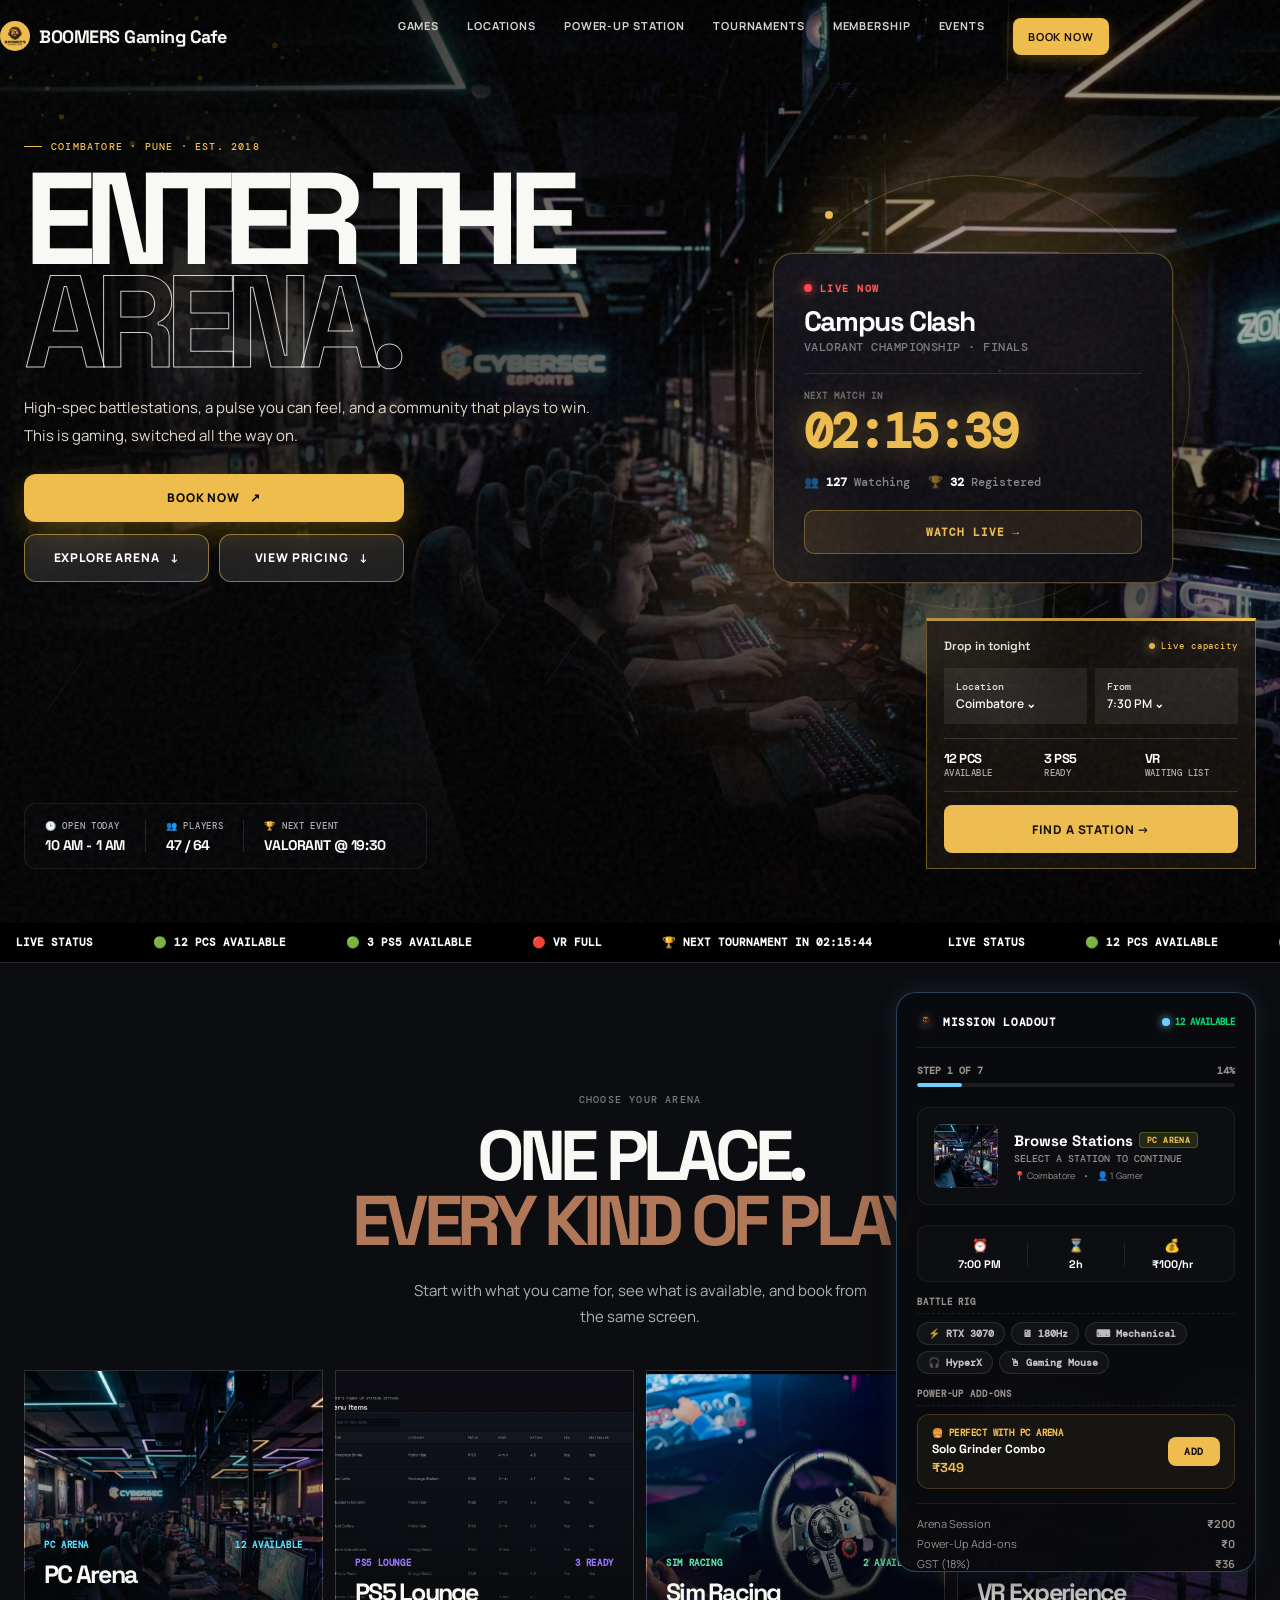
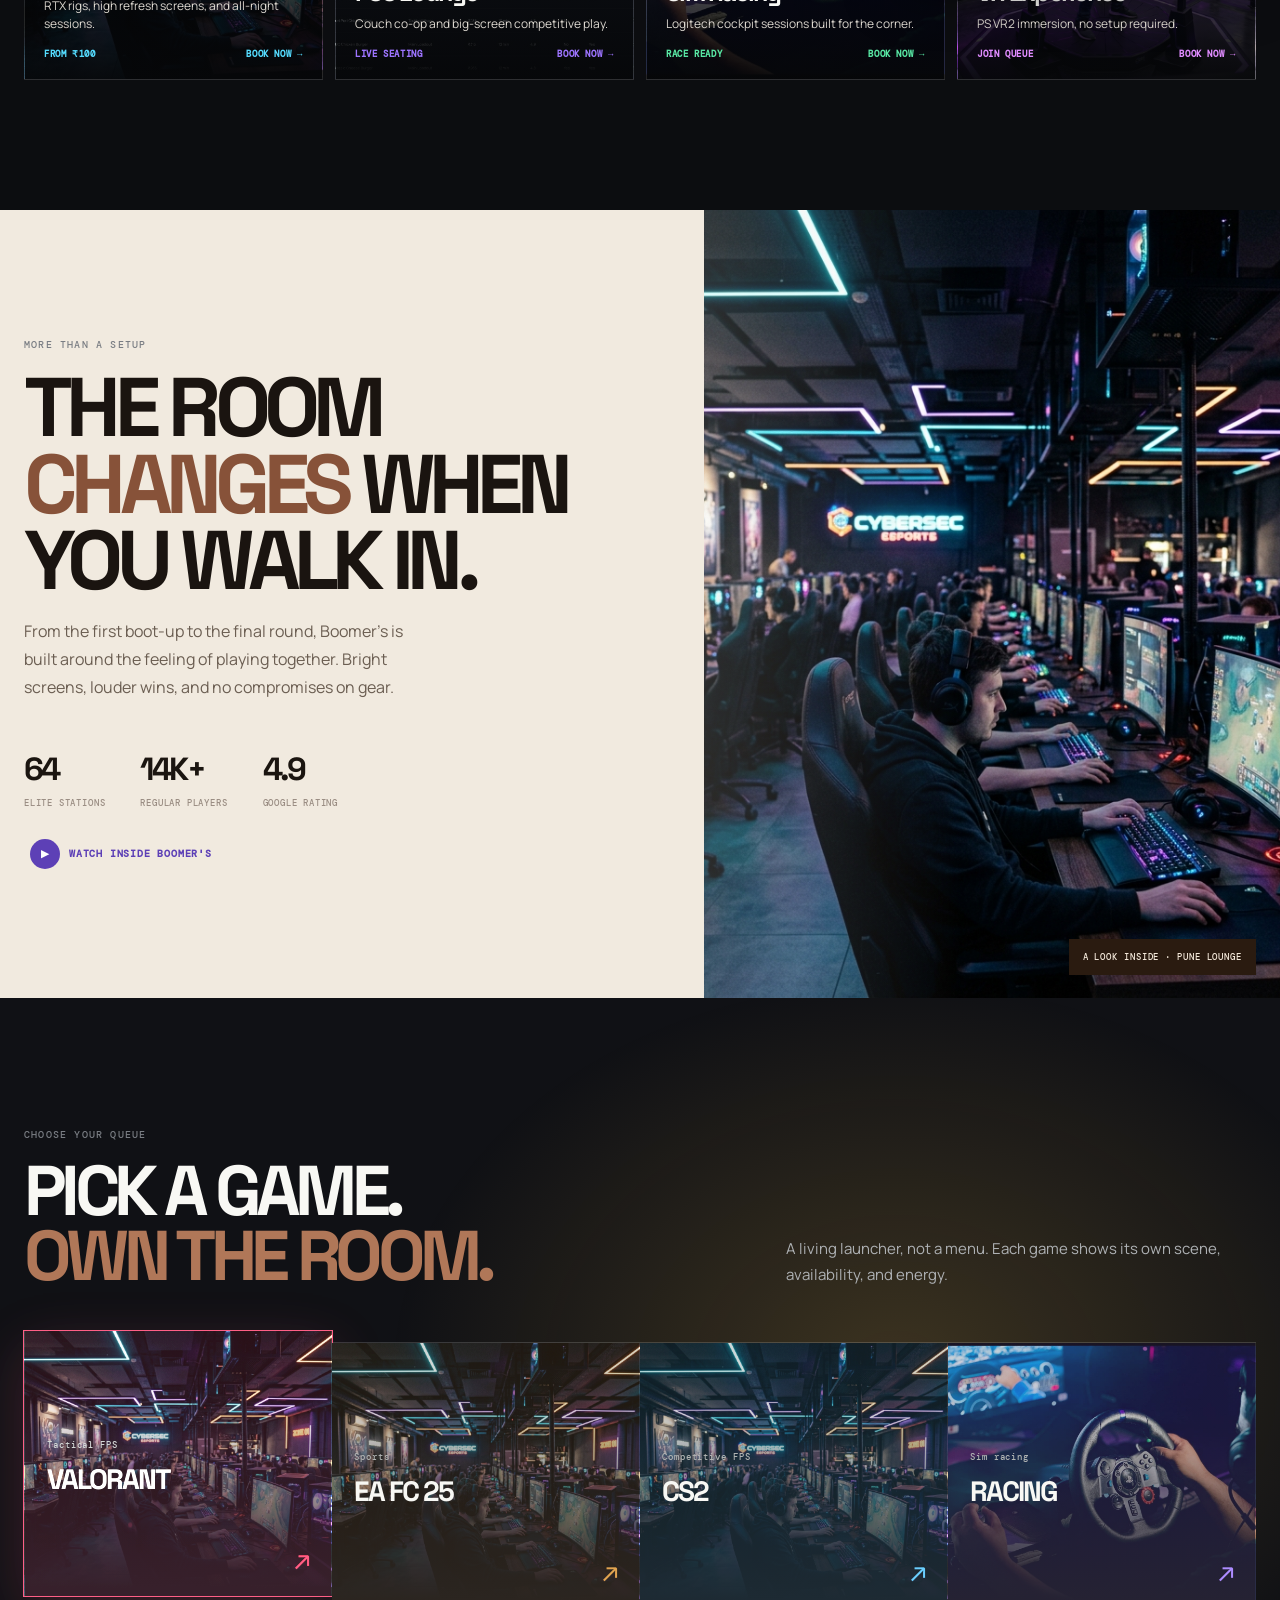
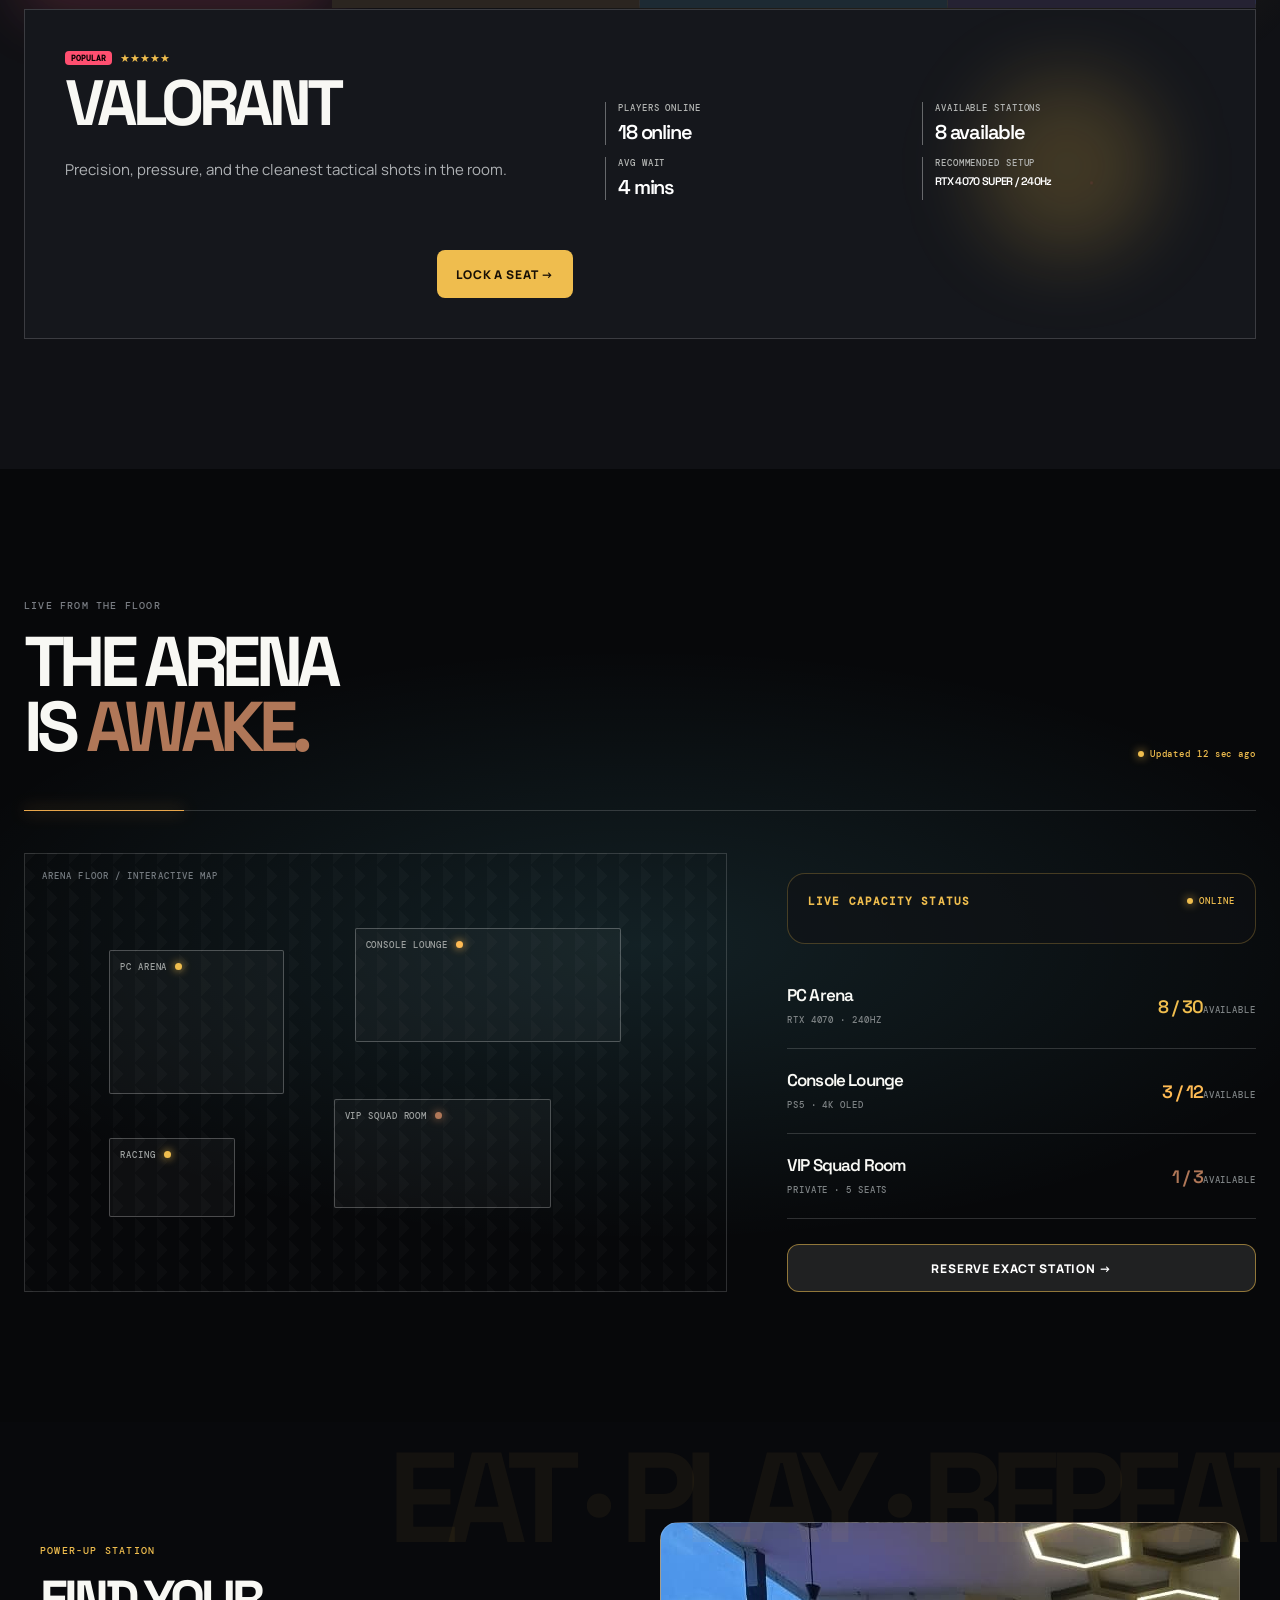
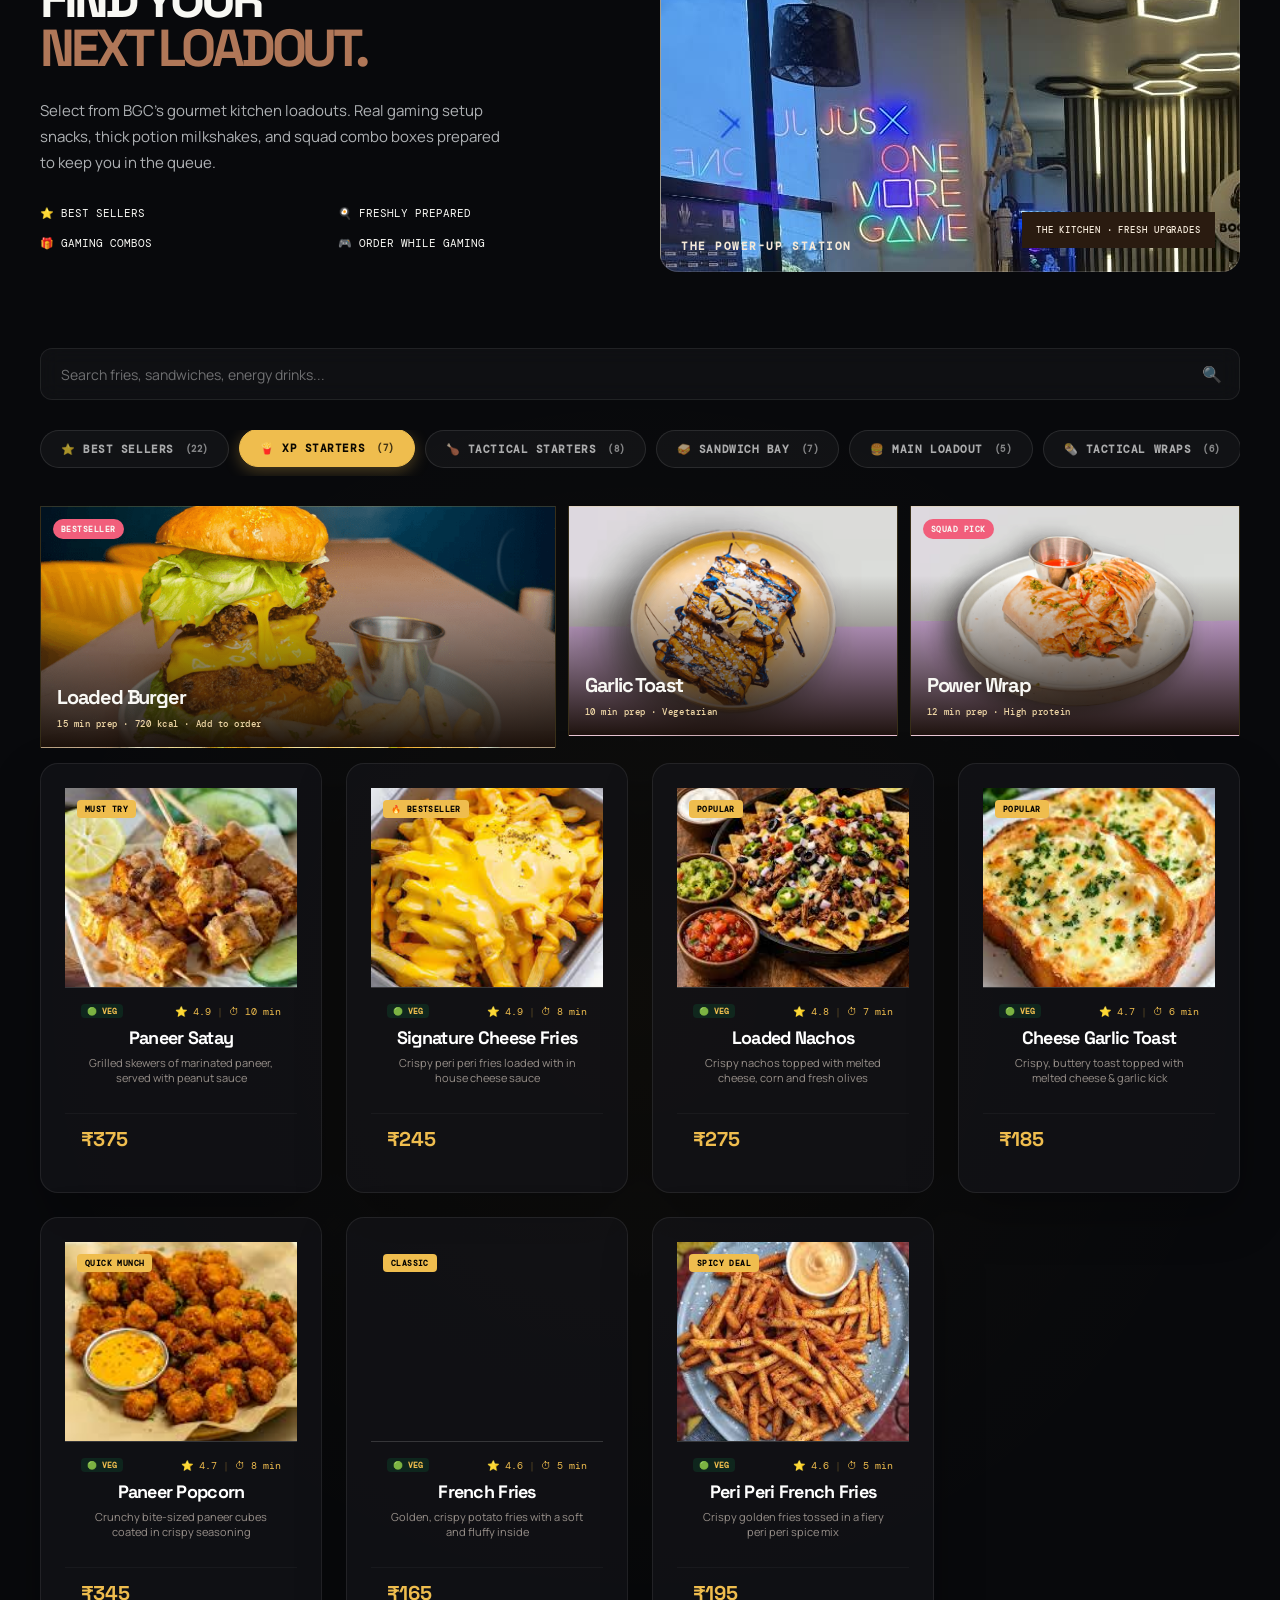
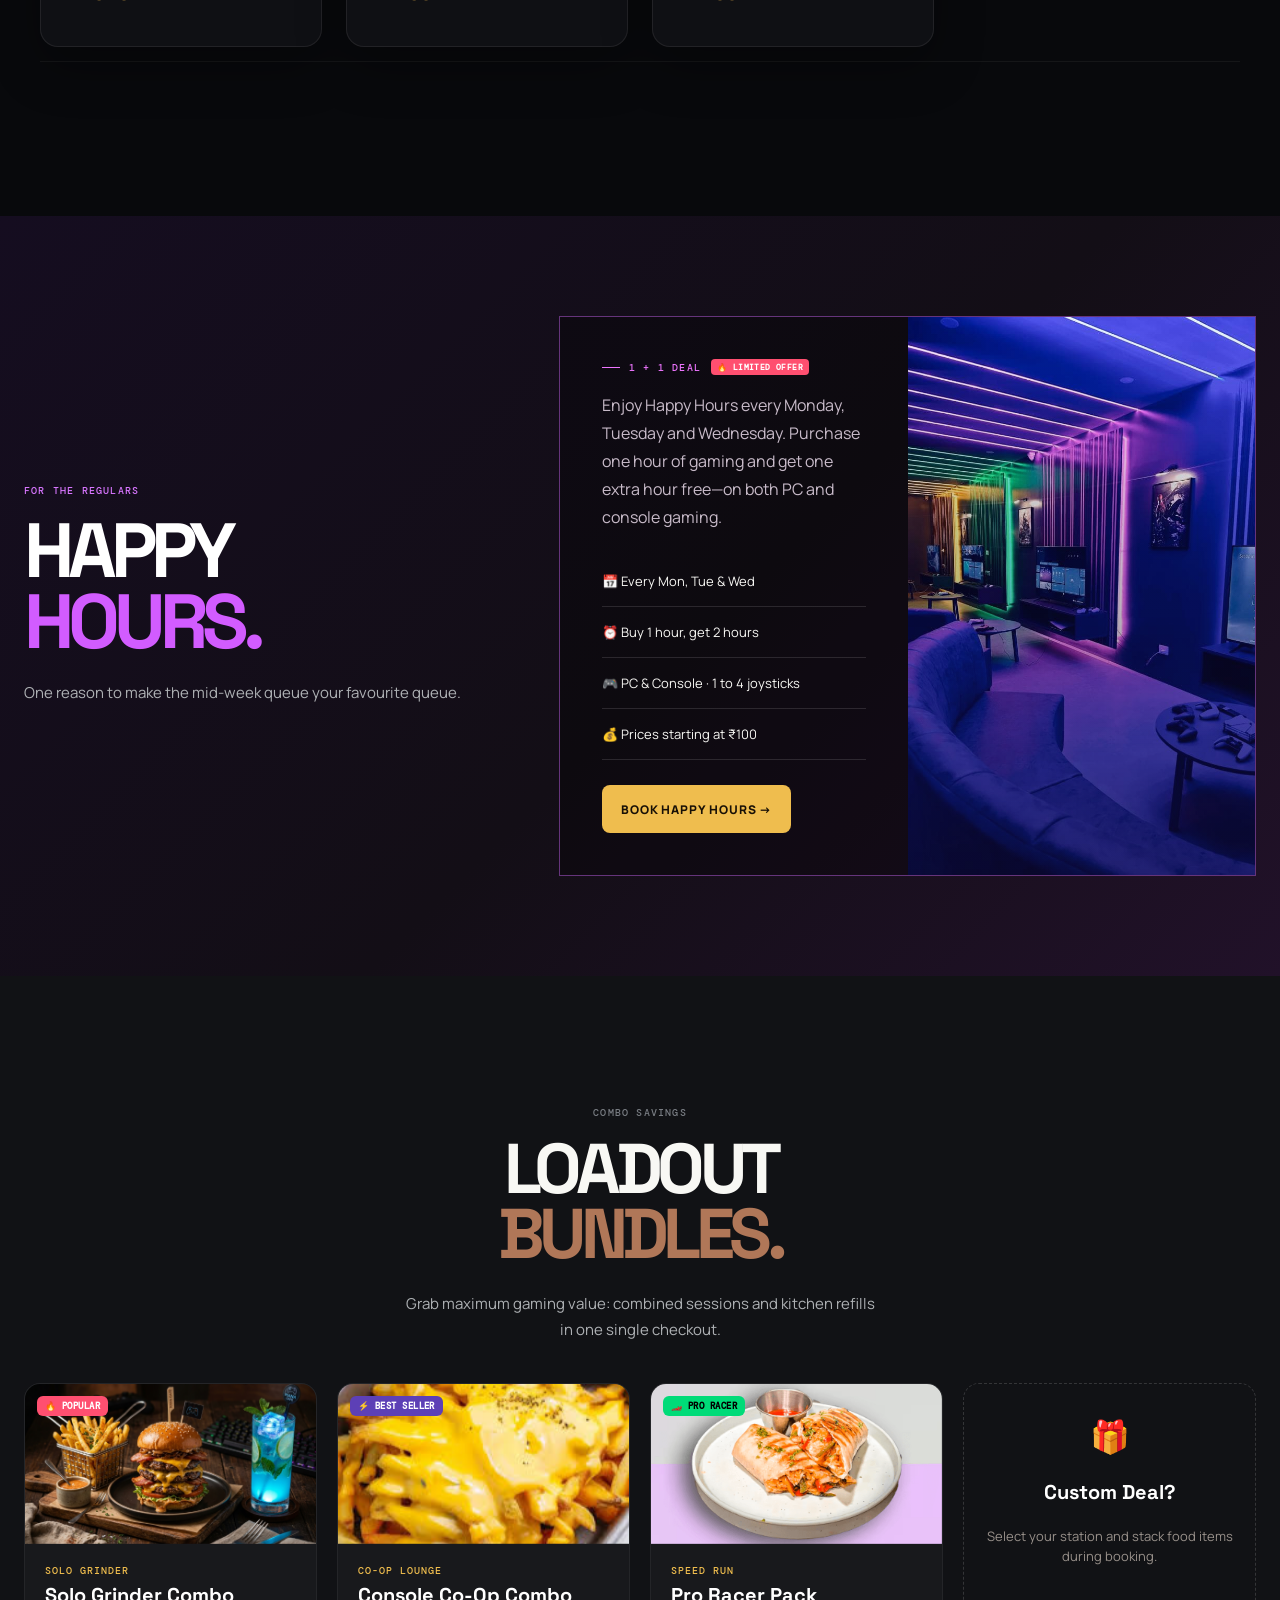
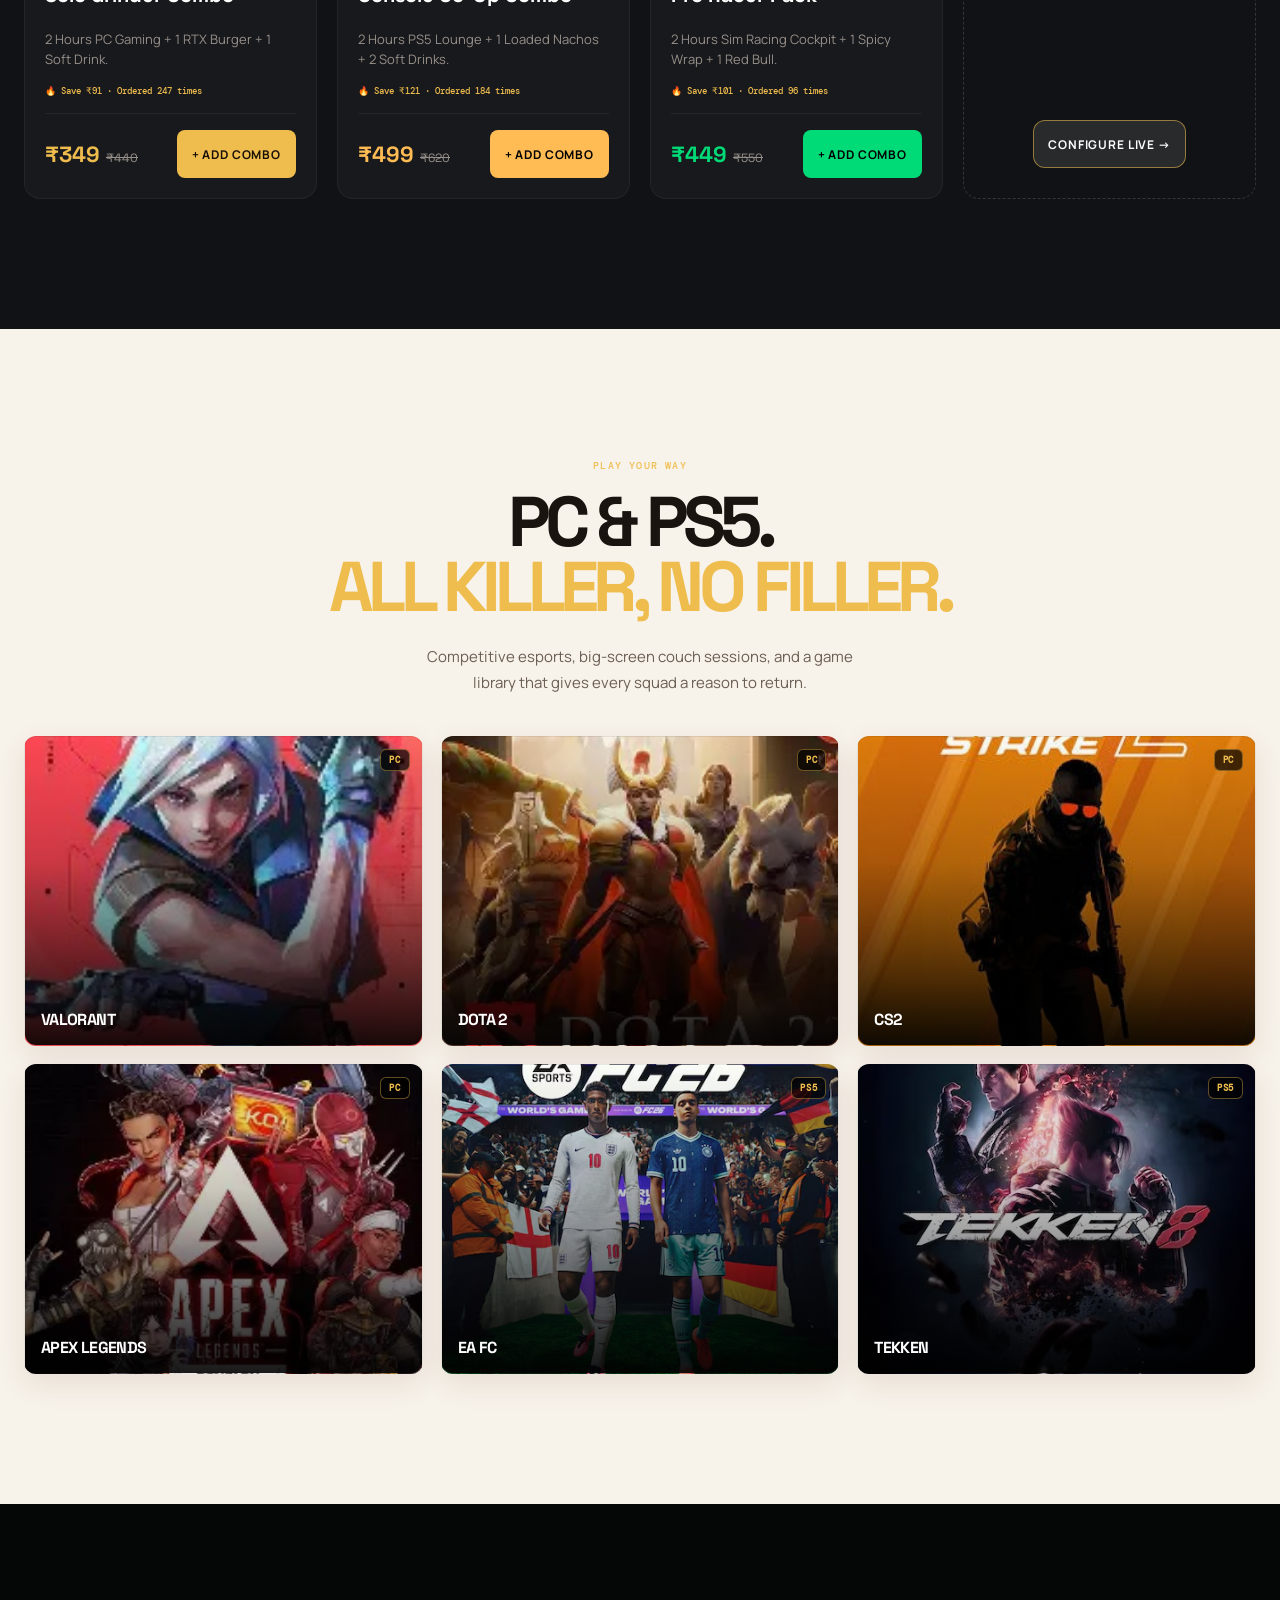
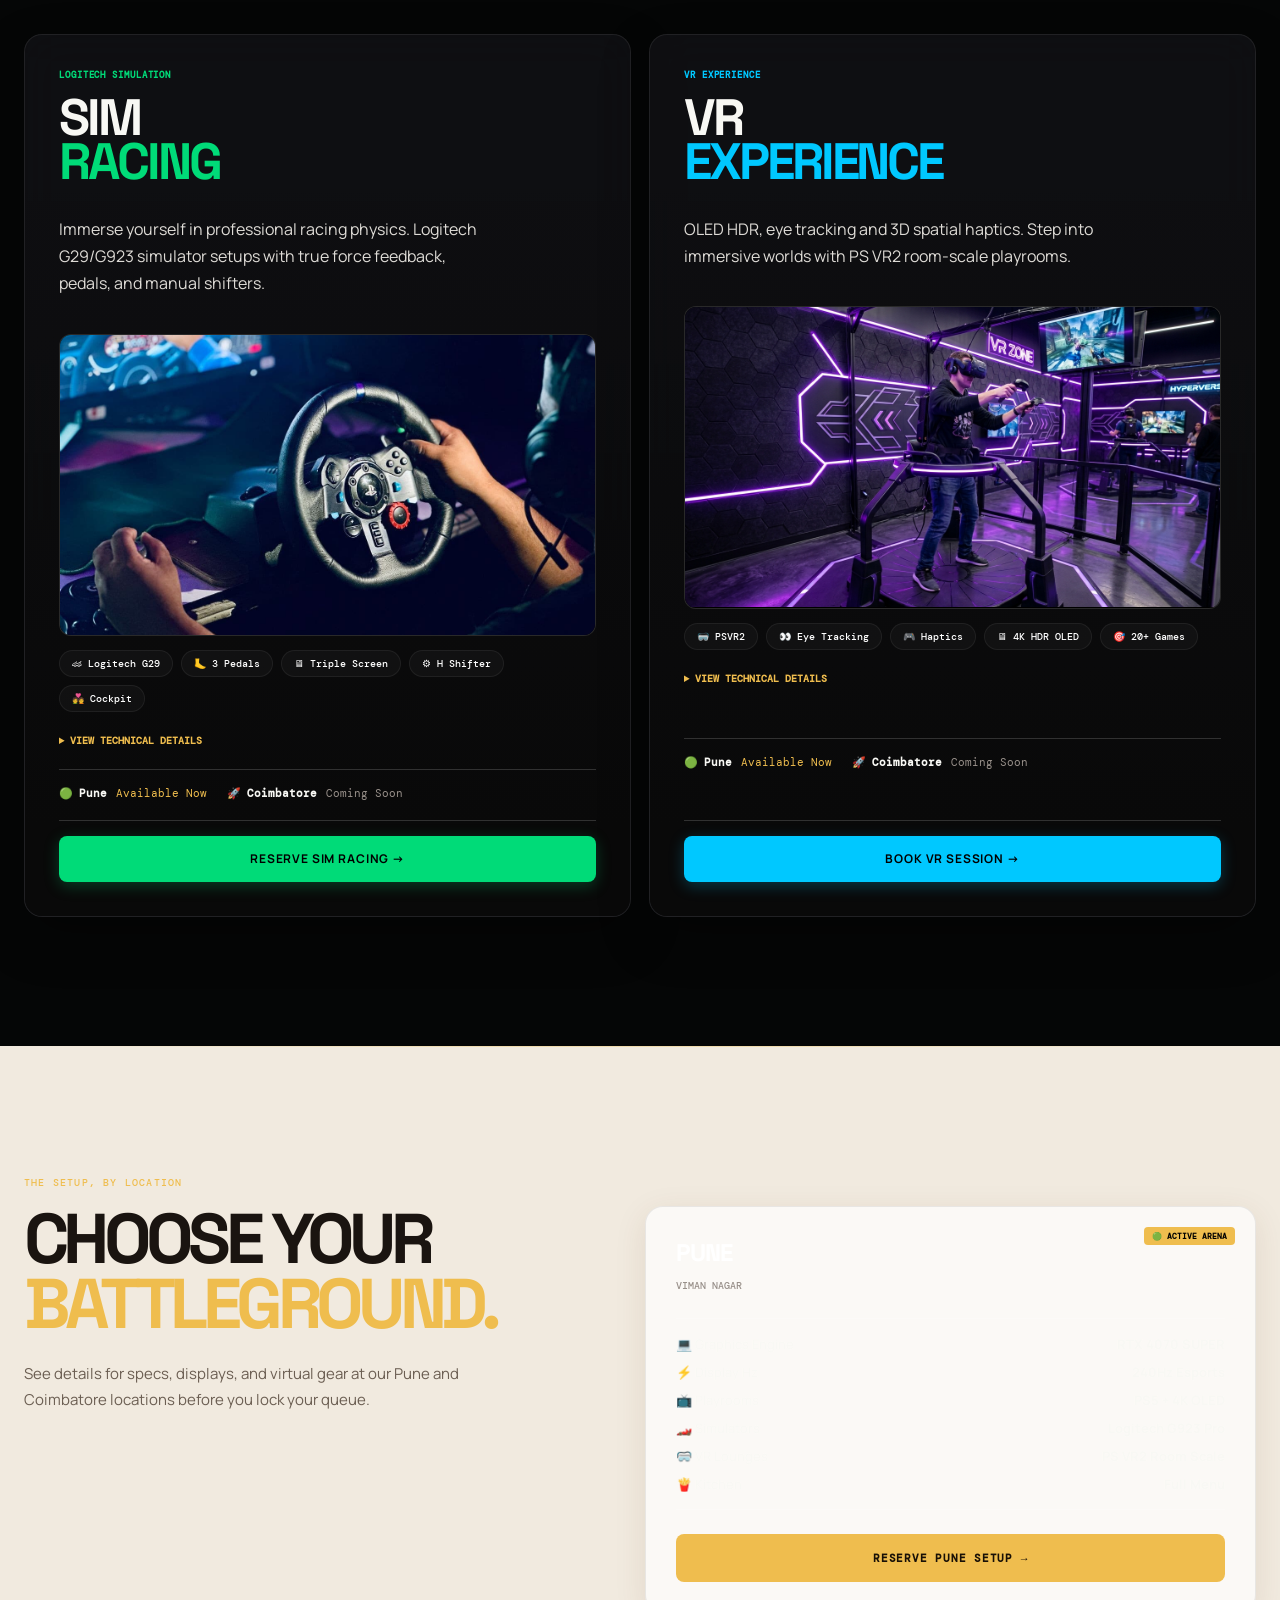
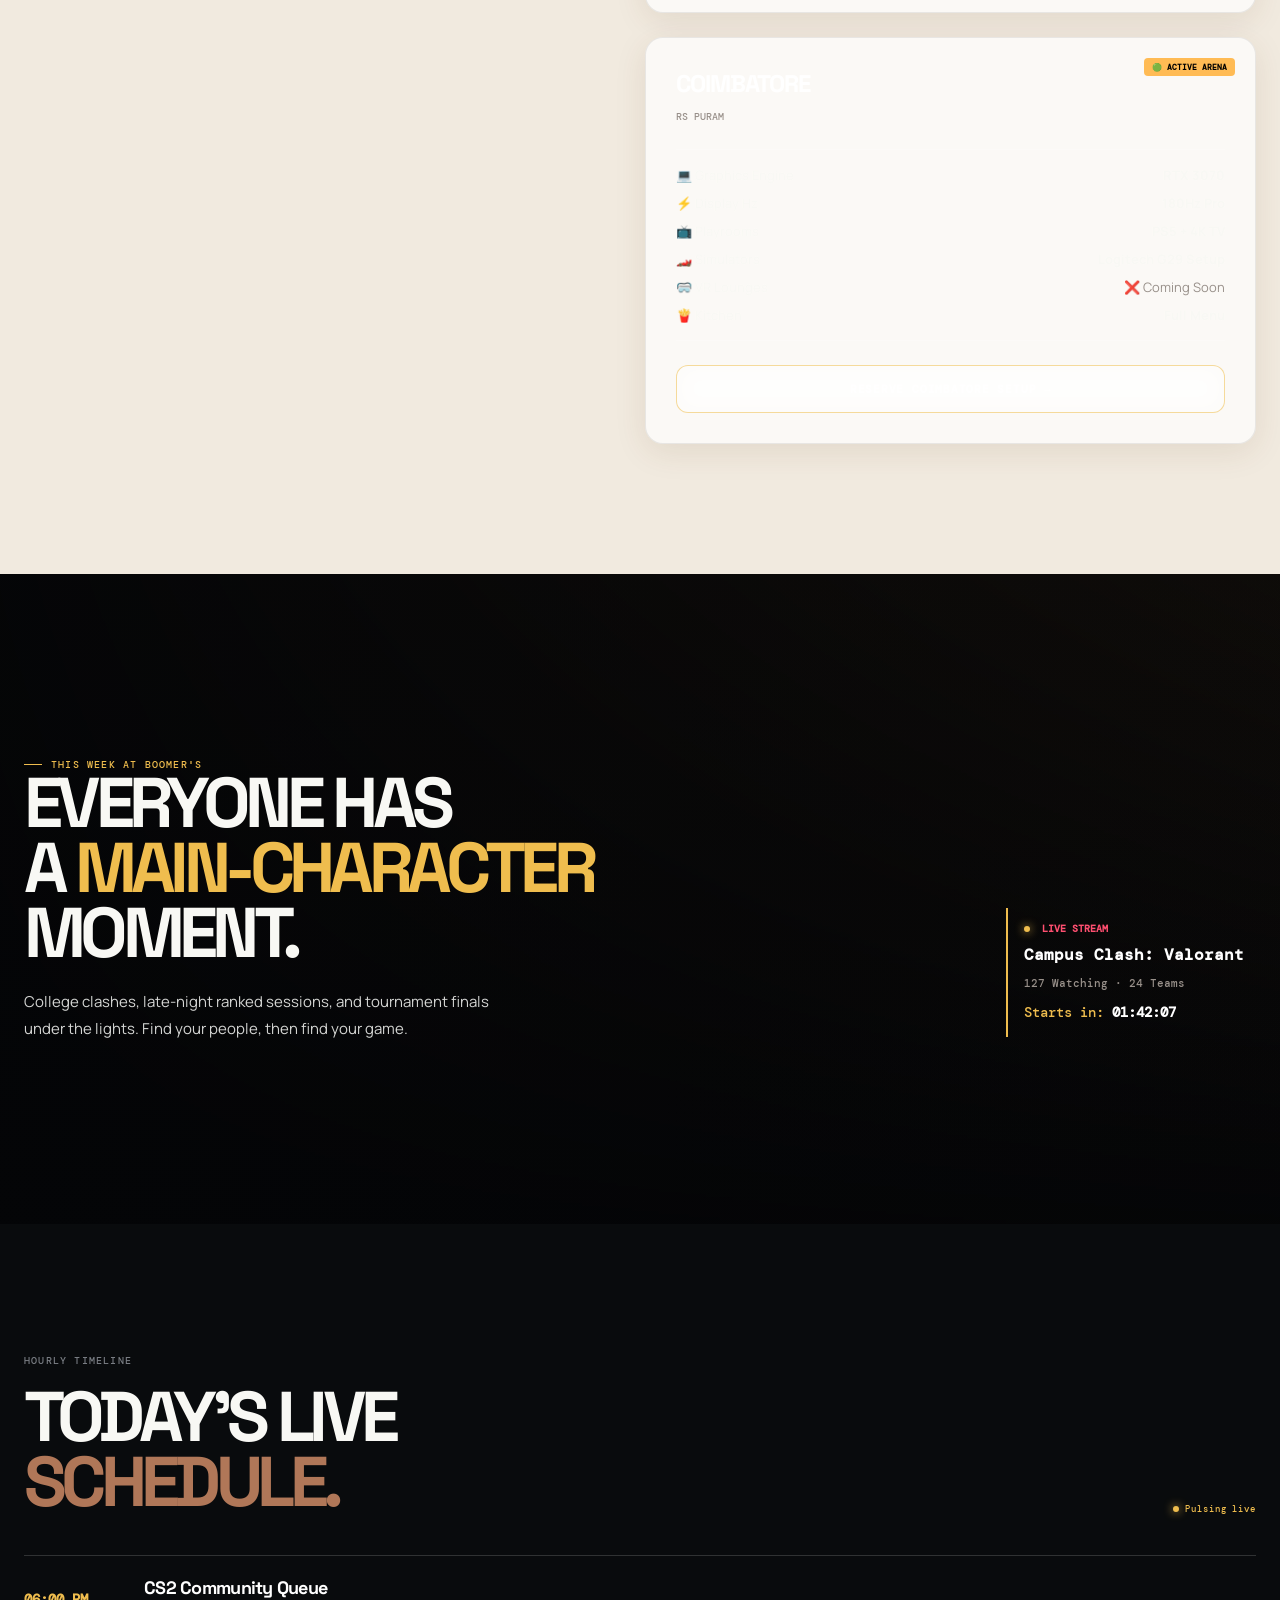
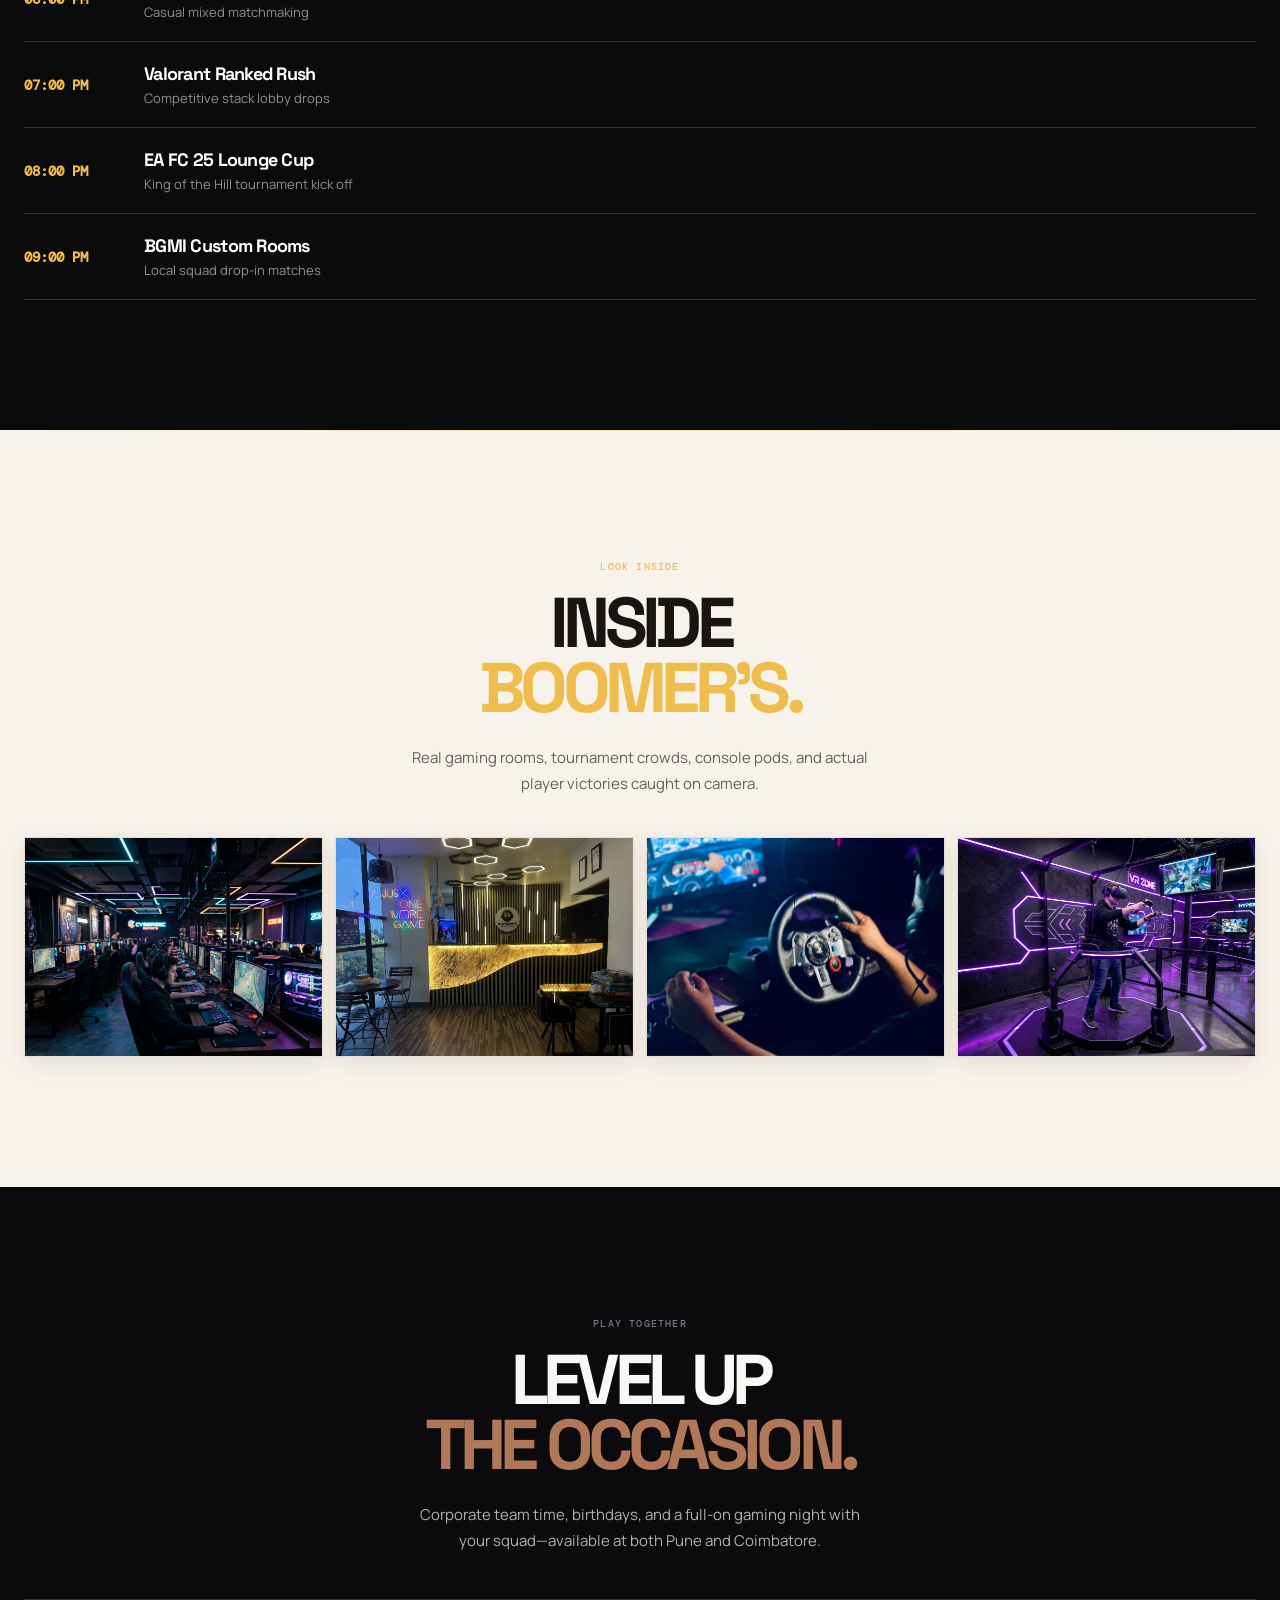
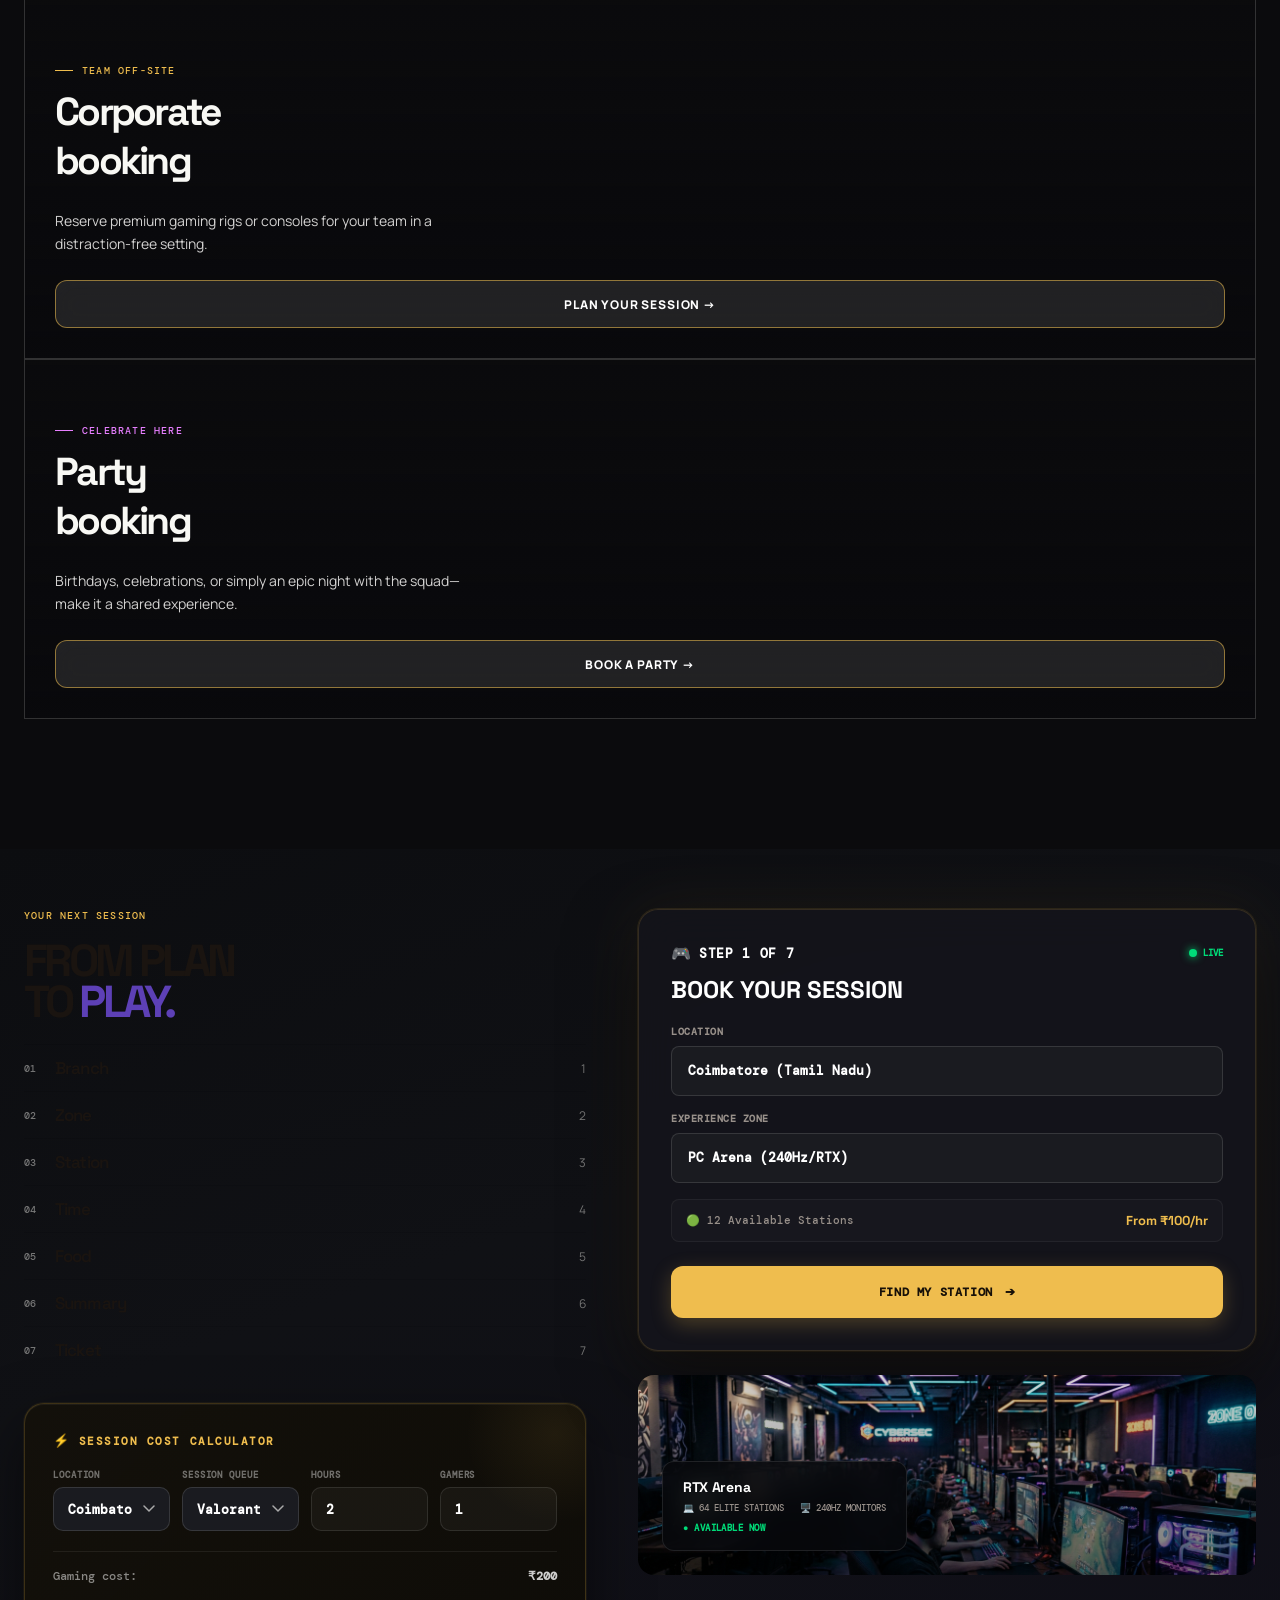
==== commit a314d2f6: "Add premium warm ivory color system - alternating dark/ivory sections" ====
--- a/index.html
+++ b/index.html
@@ -26,6 +26,7 @@
   <link rel="stylesheet" href="assets/css/cinematic.css" />
   <link rel="stylesheet" href="assets/css/mobile-audit.css" />
   <link rel="stylesheet" href="assets/css/desktop-polish.css" />
+  <link rel="stylesheet" href="assets/css/ivory-theme.css" />
 </head>
 <body>
 
@@ -745,7 +746,7 @@
     </section>
 
     <!-- Interactive Venue Gallery Section (Phase 3) -->
-    <section class="section" style="background:#101115;">
+    <section class="section ivory-gallery">
       <div class="wrap">
         <div class="library-head reveal">
           <div class="section-kicker">Look Inside</div>
--- a/assets/css/ivory-theme.css
+++ b/assets/css/ivory-theme.css
@@ -0,0 +1,336 @@
+/* ================================================================
+   BOOMER'S GAMING CAFE — Ivory Theme System
+   Premium warm ivory palette for light / luxury sections.
+
+   Primary Ivory    :  #F1EADF
+   Secondary Ivory  :  #F7F2EA
+   Warm Border      :  rgba(0, 0, 0, 0.08)
+   Warm Shadow      :  rgba(101, 58, 17, 0.10)
+   Dark headings    :  #1A1410
+   Muted body text  :  #6B5E52
+   ================================================================ */
+
+/* ── Design tokens ─────────────────────────────────────────── */
+:root {
+  --paper:            #F1EADF;
+  --paper-secondary:  #F7F2EA;
+  --paper-border:     rgba(0, 0, 0, 0.08);
+  --paper-shadow:     rgba(101, 58, 17, 0.10);
+  --paper-shadow-md:  rgba(101, 58, 17, 0.16);
+  --ink-heading:      #1A1410;
+  --ink-body:         #6B5E52;
+  --ink-muted:        #9A8D83;
+}
+
+/* ================================================================
+   STORY SECTION  (was already var(--paper) — lock it in)
+   ================================================================ */
+.story {
+  background: var(--paper) !important;
+}
+
+.story-copy .display {
+  color: var(--ink-heading);
+}
+
+.story-copy p {
+  color: var(--ink-body);
+}
+
+.story-numbers small {
+  color: var(--ink-muted);
+}
+
+/* ================================================================
+   GAME LIBRARY SECTION  →  Ivory Secondary
+   ================================================================ */
+.game-library {
+  background: var(--paper-secondary) !important;
+}
+
+.game-library .section-kicker {
+  color: var(--accent);
+}
+
+.game-library .display {
+  color: var(--ink-heading);
+}
+
+.game-library .display span {
+  color: var(--accent);
+}
+
+.game-library .section-intro {
+  color: var(--ink-body);
+}
+
+/* Keep game covers looking premium with a warm shadow */
+.library-game {
+  border-color: var(--paper-border) !important;
+  box-shadow: 0 10px 30px var(--paper-shadow);
+}
+
+/* ================================================================
+   BRANCH SPECS SECTION  →  Ivory Primary
+   ================================================================ */
+.branch-specs {
+  background: var(--paper) !important;
+}
+
+.branch-specs .section-kicker {
+  color: var(--accent);
+}
+
+.branch-specs .display {
+  color: var(--ink-heading);
+}
+
+.branch-specs .display span {
+  color: var(--accent);
+}
+
+.branch-specs .section-intro {
+  color: var(--ink-body);
+}
+
+/* Location cards: white-glass look on ivory bg */
+.branch-specs .badge-card.glass-card {
+  background: rgba(255, 255, 255, 0.72) !important;
+  border: 1px solid var(--paper-border) !important;
+  box-shadow: 0 8px 32px var(--paper-shadow) !important;
+  backdrop-filter: blur(20px);
+  -webkit-backdrop-filter: blur(20px);
+}
+
+/* Headings inside location cards already white-on-dark — keep them */
+.branch-specs .badge-card h3 {
+  color: #fff !important;
+}
+
+/* ================================================================
+   GALLERY SECTION  →  Ivory Secondary
+   (Section gets `.ivory-gallery` class via index.html)
+   ================================================================ */
+.ivory-gallery {
+  background: var(--paper-secondary) !important;
+}
+
+.ivory-gallery .section-kicker {
+  color: var(--accent);
+}
+
+.ivory-gallery .display {
+  color: var(--ink-heading);
+}
+
+.ivory-gallery .display span {
+  color: var(--accent);
+}
+
+.ivory-gallery .section-intro {
+  color: var(--ink-body);
+}
+
+.ivory-gallery .gallery-item {
+  border-color: var(--paper-border) !important;
+  box-shadow: 0 6px 20px var(--paper-shadow);
+}
+
+/* ================================================================
+   CALENDAR SECTION  →  Ivory Primary
+   ================================================================ */
+.calendar {
+  background: var(--paper) !important;
+}
+
+.calendar .section-kicker {
+  color: var(--accent);
+}
+
+.calendar .display {
+  color: var(--ink-heading);
+}
+
+.calendar .display span {
+  color: var(--accent);
+}
+
+.calendar .section-intro {
+  color: var(--ink-body);
+}
+
+.calendar-grid {
+  border-color: var(--paper-border) !important;
+}
+
+.calendar-event {
+  border-color: var(--paper-border) !important;
+}
+
+.calendar-event b {
+  color: var(--ink-heading);
+}
+
+.calendar-event small {
+  color: var(--ink-muted);
+}
+
+.calendar-event a {
+  color: var(--accent);
+}
+
+/* ================================================================
+   PROOF / TESTIMONIALS SECTION  →  Ivory Primary (already was)
+   ================================================================ */
+.proof {
+  background: var(--paper) !important;
+  color: var(--ink-heading);
+}
+
+.proof .rating {
+  color: var(--ink-heading);
+}
+
+/* Grid gap line between metric tiles */
+.metrics {
+  background: var(--paper-border) !important;
+}
+
+.metric {
+  background: var(--paper) !important;
+}
+
+.metric b {
+  color: var(--ink-heading);
+}
+
+.metric small {
+  color: var(--ink-muted);
+}
+
+.reviews-slider-wrap {
+  border-top-color: rgba(0, 0, 0, 0.1) !important;
+}
+
+.review-dot {
+  background: rgba(0, 0, 0, 0.15) !important;
+}
+
+.review-dot.active {
+  background: var(--accent) !important;
+}
+
+/* ================================================================
+   BOOK SECTION (booking wizard)
+   Dark→Ivory fade — gradient endpoint uses updated --paper token
+   ================================================================ */
+.book {
+  background: linear-gradient(
+    180deg,
+    #101115 0%,
+    #14151a 80px,
+    var(--paper) 220px
+  ) !important;
+  color: var(--ink-heading);
+}
+
+.book .section-kicker {
+  color: var(--accent);
+}
+
+/* Steps dividers on ivory background */
+.step {
+  border-top-color: var(--paper-border) !important;
+}
+
+/* ================================================================
+   SECTION TRANSITION — warm dividers between black / ivory
+   ================================================================ */
+
+/* A very subtle warm glow at the top edge of ivory sections */
+.game-library,
+.branch-specs,
+.ivory-gallery,
+.calendar {
+  position: relative;
+}
+
+.game-library::before,
+.branch-specs::before,
+.ivory-gallery::before,
+.calendar::before {
+  content: '';
+  display: block;
+  position: absolute;
+  top: 0; left: 0; right: 0;
+  height: 1px;
+  background: linear-gradient(
+    90deg,
+    transparent,
+    rgba(239, 189, 78, 0.35) 40%,
+    rgba(239, 189, 78, 0.35) 60%,
+    transparent
+  );
+  pointer-events: none;
+}
+
+/* For ivory sections that follow another ivory section, suppress top line */
+.story + .section.game-library::before,
+.branch-specs + .calendar::before {
+  display: none;
+}
+
+/* ================================================================
+   WARM SHADOWS — override any cold box-shadows inside ivory areas
+   ================================================================ */
+
+/* Cards, panels, buttons inside ivory sections */
+.game-library .library-game:hover,
+.branch-specs .badge-card.glass-card:hover {
+  box-shadow: 0 20px 48px var(--paper-shadow-md) !important;
+}
+
+/* ================================================================
+   GLOBAL — warm borders replace cold greys on ivory sections
+   ================================================================ */
+.branch-specs .branch-button {
+  border-color: var(--paper-border) !important;
+  color: var(--ink-heading);
+}
+
+.branch-specs .branch-button small {
+  color: var(--ink-muted);
+}
+
+.branch-specs .branch-button b {
+  color: var(--ink-heading);
+}
+
+.branch-specs .branch-button:hover,
+.branch-specs .branch-button.active {
+  border-color: var(--accent) !important;
+  background: rgba(239, 189, 78, 0.08) !important;
+}
+
+/* Comparison table on ivory */
+.branch-specs .comparison-table {
+  border-color: var(--paper-border) !important;
+  background: rgba(255, 255, 255, 0.5) !important;
+}
+
+.branch-specs .comparison-table th,
+.branch-specs .comparison-table td {
+  border-color: var(--paper-border) !important;
+}
+
+.branch-specs .comparison-table th {
+  background: rgba(0, 0, 0, 0.03) !important;
+}
+
+.branch-specs .comparison-table td b {
+  color: var(--ink-heading) !important;
+}
+
+.branch-specs .comparison-table td {
+  color: var(--ink-body);
+}
